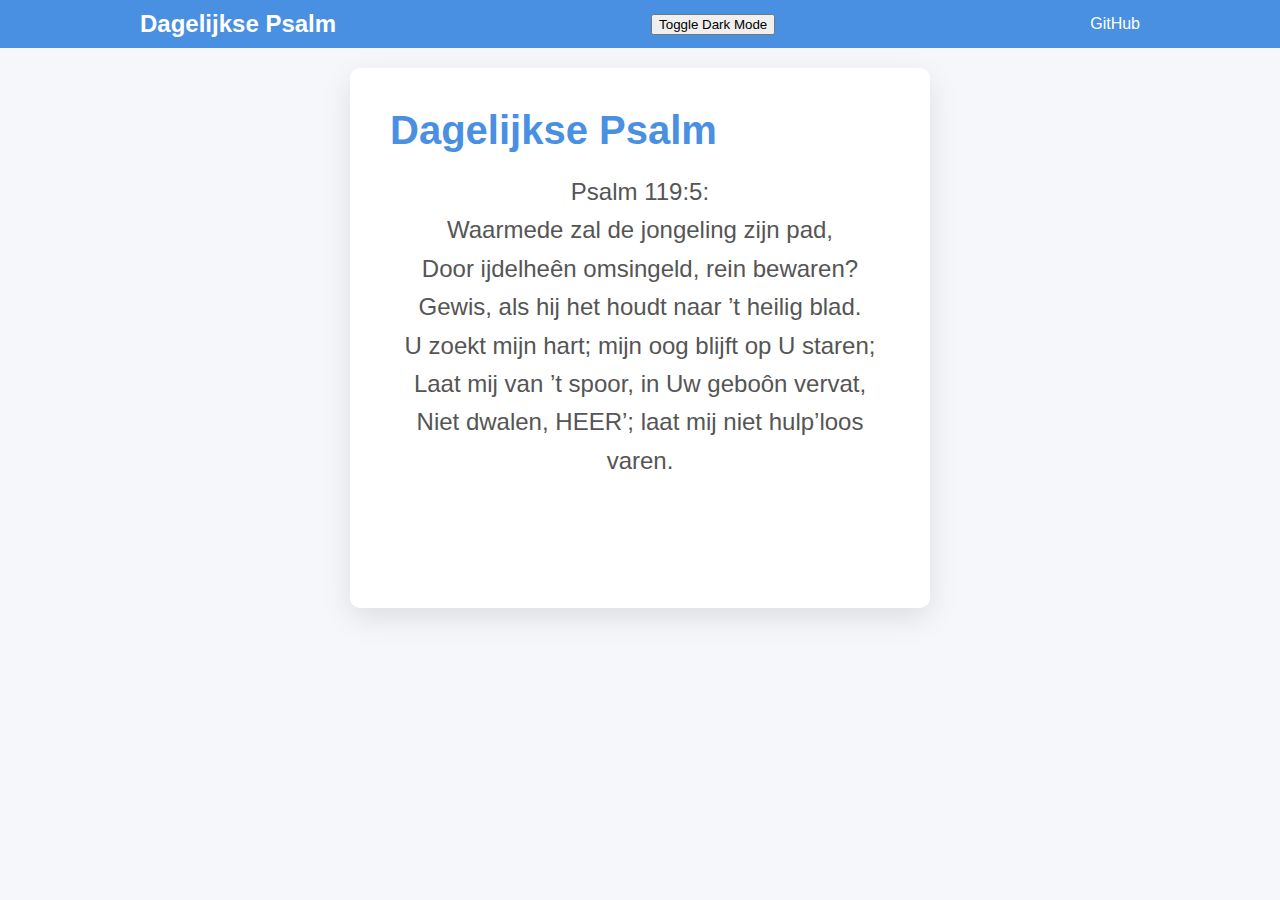
==== index.html @ ebf2eec2 "Update index.html" ====
<!-- Made by Arjan den Hartog -->
 <!-- Version 1.7 -->
<!DOCTYPE html>
<html lang="nl">
<head>
    <meta charset="UTF-8">
    <meta name="viewport" content="width=device-width, initial-scale=1.0">
    <title>Dagelijkse Psalm</title>
    <link rel="stylesheet" href="styles.css">
    <link rel="icon" type="image/png" href="images/favicon.png">
</head>
<body>
    <header class="site-header">
        <div class="header-content">
            <h2 class="site-title">Dagelijkse Psalm</h2>
            <button onclick="toggleDarkMode()">Toggle Dark Mode</button>
            <a href="https://github.com/ArjandenHartog" class="github-link" target="_blank">GitHub</a>
        </div>
    </header>

    <div class="container">
        <header>
            <h1>Dagelijkse Psalm</h1>
        </header>
        <main>
            <div id="verse" class="verse">
                <!-- Hier komt het willekeurige vers -->               
            </div>
        </main>
        <footer>
            <audio id="audio-player" controls></audio>
        </footer>
    </div>

    <!-- Voeg hier de gekopieerde inhoud van oude.html toe -->
    <div id="psalms-container" style="display:none;">
        <!-- Dit is de inhoud van oude.html -->
        <h1>Psalm 1</h1>
        <div class=verse id="1:1"><p><strong class=verseno>1. 
        </strong>Welzalig hij, die <i>in der</i> bozen raad,
        <br><i>Niet</i> wandelt, noch op <i>’t&nbsp;pad der zondaars</i> staat.
        <br>Noch <i>neder</i>zit, daar <i>zulken samen</i>rotten,
        <br>Die <i>roeke</i>loos met <i>God en godsdienst</i> spotten;
        <br><i>Maar</i> ’s&nbsp;HEEREN wet blij<i>moedig</i> dag en nacht
        <br>Herdenkt, bepeinst en <i>ijve</i>rig betracht.
        </div>
        <div class=verse id="1:2"><p><strong class=verseno>2. 
        </strong>Want hij zal zijn ge<i>lijk een</i> frisse boom,
        <br><i>In</i> vetten grond ge<i>plant bij enen</i> stroom,
        <br>Die <i>op zijn</i> tijd met <i>vruchten is be</i>laden,
        <br>En <i>sierlijk</i> pronkt met <i>onverwelkte</i> bladen.
        <br><i>Hij</i> groeit zelfs op in <i>ramp en</i> tegenspoed.
        <br>Het gaat hem wel, ’t&nbsp;ge<i>lukt hem</i> wat hij doet.
        </div>
        <div class=verse id="1:3"><p><strong class=verseno>3. 
        </strong>Gans anders is&nbsp;’t met <i>hem, die</i> ’t&nbsp;kwaad bemint:
        <br><i>Hij</i> is als kaf, dat <i>wegstuift voor den</i> wind.
        <br>Geen <i>zondaar</i> zal&nbsp;’t ge<i>wis verderf ont</i>komen,
        <br>Als <i>in ’t&nbsp;ge</i>richt door <i>God wordt wraak ge</i>nomen.
        <br><i>Hij,</i> die van deugd en <i>godsvrucht</i> is ontaard,
        <br>Zal niet bestaan, waar <i>’t&nbsp;vrome</i> volk vergaart.
        </div>
        <div class=verse id="1:4"><p><strong class=verseno>4. 
        </strong>De HEER’ toch slaat der <i>mensen</i> wegen ga,
        <br><i>En</i> wendt alom het <i>oog van Zijn ge</i>nâ,
        <br>Op <i>zulken,</i> die, op<i>recht en rein van</i> zeden,
        <br>Met <i>vasten</i> gang het <i>pad der deugd be</i>treden.
        <br><i>God</i> kent hun weg, die <i>eeuwig</i> zal bestaan,
        <br>Maar ’t&nbsp;heilloos spoor der <i>bozen</i> zal vergaan.
        </div>
        
        <h1>Psalm 2</h1>
        <div class=verse id="2:1"><p><strong class=verseno>1. 
        </strong>Wat <i>drift beheerst het woedend heiden</i>dom,
        <br>En <i>heeft het hart der volken inge</i>nomen?
        <br>De <i>koningen verheffen zich al</i>om,
        <br>De <i>vorsten</i> zijn ver<i>metel saamge</i>komen,
        <br>Om <i>God, den</i> HEER’, zelfs <i>naar de kroon te</i> steken,
        <br>En <i>tegen</i> Zijn Ge<i>zalfde op te</i> staan.
        <br>Zij <i>spreken</i> saam: „Laat <i>ons hun banden</i> breken,
        <br>En <i>van hun</i> juk en <i>touwen</i> ons ontslaan.”
        </div>
        <div class=verse id="2:2"><p><strong class=verseno>2. 
        </strong>Maar <i>d’Opperheer, die Zijn geduchten</i> stoel
        <br>Op <i>starren sticht, en grondvest op de</i> wolken,
        <br>Zal <i>lachen met dat vruchteloos ge</i>woel,
        <br>En <i>spotten</i> met den <i>waan der dwaze</i> volken,
        <br>God <i>zal Zijn</i> wraak ont<i>dekken voor hun</i> ogen.
        <br>Straks <i>gloeit de</i> lucht door <i>’t&nbsp;vlammend bliksem</i>licht;
        <br>’t&nbsp;Is <i>God die</i> spreekt; Hij <i>dondert uit den</i> hoge,
        <br>En <i>jaagt den</i> schrik Zijn <i>haat’ren</i> in ’t&nbsp;gezicht.
        </div>
        <div class=verse id="2:3"><p><strong class=verseno>3. 
        </strong>„Durft <i>gij bestaan te twisten met Mijn</i> kracht?
        <br>Zal <i>nietig stof Mij ’t&nbsp;hoog gezag ont</i>wringen,
        <br>Of <i>weerstand biên aan Mijn geduchte</i> macht?
        <br>Ont<i>ziet Mijn</i> toorn, ver<i>doolde sterve</i>lingen.
        <br>Gij <i>zult ver</i>geefs Mijn <i>rijksbestel weer</i>streven.
        <br>Mijn <i>Koning</i> is ge<i>zalfd door Mijn be</i>leid;
        <br>Hij, <i>door Mijn</i> hand op <i>Sions troon ver</i>heven,
        <br>Heerst <i>op den</i> berg van <i>Mijne</i> heiligheid.”
        </div>
        <p class=asterism>
        <div class=verse id="2:4"><p><strong class=verseno>4. 
        </strong>„En <i>Ik, die Vorst, met zoveel macht be</i>deeld,
        <br>Zal <i>Gods besluit aan ’t&nbsp;wereldrond doen</i> horen.
        <br>Hij <i>sprak tot Mij: „’k&nbsp;Heb heden U ge</i>teeld;
        <br>Gij <i>zijt Mijn</i> Zoon, Gij <i>zijt Mijn een ge</i>boren;
        <br>Zeg <i>vrij Uw</i> eis; Ik <i>zal Uw macht ver</i>hogen,
        <br>Op<i>dat Uw</i> Naam al<i>om ontzag’lijk</i> zij;
        <br>Het <i>heiden</i>dom ligg’ <i>voor Uw stoel ge</i>bogen,
        <br>En <i>’t&nbsp;eind der</i> aard er<i>kenn’ Uw</i> heerschappij.”
        </div>
        <div class=verse id="2:5"><p><strong class=verseno>5. 
        </strong>„Uw <i>ijz’ren staf, die al hun macht ver</i>plet,
        <br>Maak’ <i>hen eerlang eerbiedig’ onder</i>zaten,
        <br>En <i>noodzaak, hen te buigen voor Uw</i> wet,
        <br>Of <i>sla z’aan</i> gruis, als <i>pottenbakkers</i>vaten!”
        <br>O <i>vorsten,</i> wilt de <i>wet der wijsheid</i> horen,
        <br>Eer <i>gij God</i> zelv’ en <i>Zijn Gezalfde</i> hoont.
        <br>O <i>rechters,</i> tot den <i>stoel der eer ge</i>koren,
        <br>Ver<i>draagt Zijn</i> tucht, die <i>u Zijn</i> liefde toont.
        </div>
        <div class=verse id="2:6"><p><strong class=verseno>6. 
        </strong>Vreest <i>’s&nbsp;HEEREN macht en dient Zijn Majes</i>teit;
        <br>Juicht, <i>bevend op ’t&nbsp;gezicht van Zijn ver</i>mogen,
        <br>En <i>kust den Zoon, van ouds u toege</i>zeid;
        <br>Eer <i>u Zijn</i> toorn ver<i>delg’ voor aller</i> ogen,
        <br>U <i>op uw’</i> weg tot <i>stof doe weder</i>keren;
        <br>Wan<i>neer Zijn</i> wraak, ge<i>tergd door uw ge</i>drag,
        <br>U, <i>onver</i>hoeds, zou <i>door haar gloed ver</i>teren,
        <br>Tot <i>staving</i> van Zijn <i>langge</i>hoond gezag.
        </div>
        <div class=verse id="2:7"><p><strong class=verseno>7. 
        </strong>Wel<i>zalig zij, die, naar Zijn reine</i> leer,
        <br>In <i>Hem hun heil, hun hoogst geluk be</i>schouwen.
        <br>Die <i>Sions Vorst erkennen voor hun</i> HEER’;
        <br>Wel<i>zalig</i> zij, die <i>vast op Hem be</i>trouwen.
        </div>
        
        <h1>Psalm 3</h1>
        <div class=verse id="3:1"><p><strong class=verseno>1. 
        </strong>Hoe vrees’lijk <i>groeit, o</i> God,
        <br>Het <i>saamgezworen</i> rot,
        <br>Der<i>genen, die mij</i> drukken!
        <br>Zij <i>maken niet al</i>leen
        <br>Den <i>opstand alge</i>meen,
        <br>Om <i>mij mijn kroon t’ont</i>rukken,
        <br>Maar <i>velen doen van</i> mij,
        <br>Hoe <i>bitter ik ook</i> lij’,
        <br>Nog <i>deze smaadtaal</i> horen:
        <br>„God <i>zal hem nu niet</i> meer
        <br>Ver<i>lossen als wel</i>eer;
        <br>Hem <i>is geen heil be</i>schoren.”
        </div>
        <div class=verse id="3:2"><p><strong class=verseno>2. 
        </strong>Maar, trouwe <i>God, Gij</i> zijt
        <br>Het <i>schild, dat mij be</i>vrijdt,
        <br>Mijn <i>eer, mijn vast be</i>trouwen;
        <br>Op <i>U vest ik het</i> oog;
        <br>Gij <i>heft mijn hoofd om</i>hoog,
        <br>En <i>doet m’Uw gunst aan</i>schouwen.
        <br>’k&nbsp;Riep <i>God niet vrucht’loos</i> aan;
        <br>Hij <i>wil mij niet ver</i>smaan.
        <br>In <i>al mijn tegen</i>heden;
        <br>Hij <i>zag van Sion</i> neer,
        <br>De <i>woonplaats van Zijn</i> eer,
        <br>En <i>hoorde mijn ge</i>beden.
        </div>
        <div class=verse id="3:3"><p><strong class=verseno>3. 
        </strong>Ik lag en <i>sliep ge</i>rust,
        <br>Van <i>’s&nbsp;HEEREN trouw be</i>wust,
        <br>Tot <i>ik verfrist ont</i>waakte;
        <br>Want <i>God was aan mijn</i> zij’;
        <br>Hij <i>ondersteunde</i> mij
        <br>In <i>’t&nbsp;leed, dat mij ge</i>naakte.
        <br>Ik <i>zal, vol helden</i>moed,
        <br>Daar <i>mij Zijn hand be</i>hoedt,
        <br>Tien<i>duizenden niet</i> vrezen;
        <br>Schoon <i>ik, van alle</i> kant,
        <br>Ge<i>weldig aange</i>rand
        <br>En <i>fel geprangd moog’</i> wezen.
        </div>
        <div class=verse id="3:4"><p><strong class=verseno>4. 
        </strong>Sta op, ver<i>los mij,</i> HEER’.
        <br>Gij <i>hebt, o God, wel</i>eer
        <br>Ge<i>toond voor mij te</i> waken,
        <br>Mijn <i>haters onder</i>drukt,
        <br>En <i>mij ’t&nbsp;gevaar ont</i>rukt;
        <br>Gij <i>sloegt hen op de</i> kaken,
        <br>Ver<i>brekend onver</i>wacht
        <br>Hun <i>tanden door Uw</i> macht;
        <br>’k&nbsp;Heb <i>d’overhand ver</i>kregen!
        <br>Gij, <i>HEER’, alleen, Gij</i> zijt
        <br>Ver<i>winnaar in den</i> strijd,
        <br>En <i>geeft Uw volk den</i> zegen.
        </div>
        
        <h1>Psalm 4</h1>
        <div class=verse id="4:1"><p><strong class=verseno>1. 
        </strong>Wil <i>mij, wanneer ik roep, ver</i>horen,
        <br>O God, die <i>mijne</i> rechtzaak redt,
        <br>Gij <i>hebt in</i> angst mij <i>hulp be</i>schoren,
        <br>En <i>mij doen gaan in ruime</i> sporen;
        <br>Betoon ge<i>nâ; hoor</i> mijn gebed.
        <br>Wat <i>moogt gij,</i> mannen, <i>toch be</i>ginnen?
        <br>Zal <i>steeds tot schande</i> zijn mijn eer?
        <br>Zult <i>gij dan d’ijdelheid be</i>minnen;
        <br>En <i>t’enemaal beroofd van</i> zinnen,
        <br>De <i>leugen zoeken,</i> keer op keer?
        </div>
        <div class=verse id="4:2"><p><strong class=verseno>2. 
        </strong>Her<i>innert u, gij roeke</i>lozen,
        <br>Dat zich de <i>HEER’ een</i> gunstgenoot
        <br>Heeft <i>afge</i>zonderd <i>en ver</i>kozen,
        <br>Hij <i>doet mij nooit van schaamte</i> blozen,
        <br>Die, als ik <i>riep, mij</i> bijstand bood,
        <br>Zijt <i>gij be</i>roerd, ont<i>steld, ver</i>legen,
        <br>Zo <i>zondigt niet; ver</i>zaakt uw wil;
        <br>Spreekt <i>in uw hart; herdenkt uw</i> wegen,
        <br>Op&nbsp;’t <i>eenzaam bedde neerge</i>zegen;
        <br>En <i>weest in all’ ont</i>moeting stil.
        </div>
        <div class=verse id="4:3"><p><strong class=verseno>3. 
        </strong>Dan <i>zult gij recht naar ’t&nbsp;outer</i> treden,
        <br>En off’ren <i>God een</i> rein gemoed,
        <br>Het <i>offer</i> der ge<i>rechtig</i>heden,
        <br>En <i>’t&nbsp;zuiv’re reukwerk der ge</i>beden;
        <br>Betrouwt op <i>Hem, want</i> Hij is goed.
        <br>Daar <i>velen</i> twijfel<i>moedig</i> vragen;
        <br>„Wie <i>zal ons ’t&nbsp;goede</i> toch doen zien?”
        <br>Doe <i>Gij, o HEER’, na ’t&nbsp;angstig</i> klagen,
        <br>Ons <i>’t&nbsp;lieflijk licht Uws aanschijns</i> dagen,
        <br>En <i>wil Uw rijke</i> gunst ons biên.
        </div>
        <div class=verse id="4:4"><p><strong class=verseno>4. 
        </strong>Gij <i>hebt m’in ’t&nbsp;hart meer vreugd ge</i>geven,
        <br>Dan and’ren <i>smaken</i> in een tijd,
        <br>Als <i>zij, door</i> aards ge<i>luk ver</i>heven,
        <br>Bij <i>koorn en most wellustig</i> leven,
        <br>In hunnen <i>over</i>vloed verblijd,
        <br>Ik <i>zal ge</i>rust in <i>vrede</i> slapen,
        <br>En <i>liggen onge</i>stoord ter neer;
        <br>Want <i>Gij alleen, mijn schild en</i> wapen,
        <br>Schoon <i>’t&nbsp;onheil schijnt voor mij ge</i>schapen,
        <br>Zult <i>mij doen zeker</i> wonen, HEER’.
        </div>
        
        <h1>Psalm 5</h1>
        <div class=verse id="5:1"><p><strong class=verseno>1. 
        </strong>Neem, <i>HEER’, mijn</i> bange <i>klacht ter</i> oren;
        <br>Zie, <i>als&nbsp;’t aan woorden</i> mij ontbreekt,
        <br>Wat <i>d’overdenking</i> in mij spreekt;
        <br>Ver<i>waardig</i> U, uit <i>’s&nbsp;hemels</i> koren,
        <br>Mijn <i>stem te</i> horen.
        </div>
        <div class=verse id="5:2"><p><strong class=verseno>2. 
        </strong>Sla <i>ied’re</i> zucht, mijn <i>hart ont</i>gleden,
        <br>Op<i>merkend ga; schenk</i> mij ’t&nbsp;genot
        <br>Uws <i>heils, mijn Koning</i> en mijn God;
        <br>Ik <i>zal tot</i> U, met <i>mijn ge</i>beden,
        <br>Eer<i>biedig</i> treden.
        </div>
        <div class=verse id="5:3"><p><strong class=verseno>3. 
        </strong>Ik <i>zal, door</i> ijver<i>vuur aan</i> ’t&nbsp;blaken,
        <br>O <i>HEER’, bij ’t&nbsp;scheemrend</i> morgenlicht,
        <br>Mij <i>stellen voor Uw</i> aangezicht;
        <br>Op<i>rechte</i> boezem<i>zuchten</i> slaken,
        <br>En <i>biddend</i> waken.
        </div>
        <div class=verse id="5:4"><p><strong class=verseno>4. 
        </strong>Gij, <i>die ge</i>ducht zijt <i>in ver</i>mogen,
        <br>Ver<i>draagt de godde</i>loosheid niet;
        <br>Gij <i>zult, o God, die</i> ’t&nbsp;al doorziet,
        <br>Den <i>boze</i> voor Uw <i>heilig’</i> ogen,
        <br>Geens<i>zins ge</i>dogen.
        </div>
        <div class=verse id="5:5"><p><strong class=verseno>5. 
        </strong>Wie <i>zinloos,</i> zonder <i>t’over</i>wegen
        <br>Wat <i>hem betaamt, tot</i> U durft gaan,
        <br>Zal <i>voor Uw aanschijn</i> niet bestaan;
        <br>Gij <i>haat, en</i> staat hun <i>billijk</i> tegen,
        <br>Die <i>onrecht</i> plegen.
        </div>
        <p class=asterism>
        <div class=verse id="5:6"><p><strong class=verseno>6. 
        </strong>Gij, <i>HEER’, ver</i>delgt den <i>leugen</i>spreker.
        <br>Hij, <i>die zijn hand met</i> bloed bevlekt,
        <br>En <i>gruwlen met be</i>drog bedekt,
        <br>Tergt, <i>als de</i> snoodste <i>wetver</i>breker,
        <br>Den <i>hoogsten</i> Wreker.
        </div>
        <div class=verse id="5:7"><p><strong class=verseno>7. 
        </strong>Maar <i>mij ont</i>moet Uw <i>mede</i>dogen;
        <br>Ik <i>zal, Uw woning</i> ingeleid,
        <br>En, <i>naar ’t&nbsp;paleis der</i> heiligheid
        <br>In <i>ware</i> Godsvrees <i>neerge</i>bogen,
        <br>Uw <i>gunst ver</i>hogen.
        </div>
        <div class=verse id="5:8"><p><strong class=verseno>8. 
        </strong>Leid <i>mij in</i> Uw ge<i>rechtig</i>heden,
        <br>Om <i>mijn verspied’ren</i> wil, en richt
        <br>Uw <i>wegen voor mijn</i> aangezicht;
        <br>Dan <i>zal ik</i> veilig <i>voorwaarts</i> treden,
        <br>Met <i>vaste</i> schreden.
        </div>
        <div class=verse id="5:9"><p><strong class=verseno>9. 
        </strong>Al <i>’t&nbsp;recht is</i> van hun <i>mond ge</i>weken,
        <br>Zij <i>leggen&nbsp;’t op ver</i>derven toe;
        <br>Hun <i>keel is nooit ver</i>slindens moe,
        <br>Hun <i>tong tracht,</i> vleiend, <i>ons door</i> treken
        <br>Naar <i>’t&nbsp;hart te</i> steken.
        </div>
        <div class=verse id="5:10"><p><strong class=verseno>10. 
        </strong>Draagt <i>Gij, o</i> God, hen <i>nog ge</i>duldig?
        <br>Ver<i>woest hun raadslag;</i> drijf hen heen,
        <br>Daar <i>z’Uwe wet zo</i> stout vertreên,
        <br>Zij <i>tergen</i> U te <i>menig</i>vuldig;
        <br>Ver<i>klaar hen</i> schuldig.
        </div>
        <div class=verse id="5:11"><p><strong class=verseno>11. 
        </strong>Maar <i>geef Uw</i> dierb’ren <i>gunste</i>lingen,
        <br>Wier <i>geest in U zijn</i> sterkte vindt,
        <br>Wier <i>hart Uw Naam op</i>recht bemint,
        <br>In <i>U vol</i>vrolijk <i>op te</i> springen,
        <br>En <i>blij te</i> zingen.
        </div>
        <div class=verse id="5:12"><p><strong class=verseno>12. 
        </strong>’t&nbsp;Recht<i>vaardig</i> volk zult <i>Gij be</i>lonen,
        <br>Ter<i>wijl Gij, HEER’, hen</i> overdekt,
        <br>Hun <i>tot een veilig</i> schild verstrekt.
        <br>Gij <i>zult goed</i>gunstig <i>hen be</i>kronen,
        <br>Ja, <i>bij hen</i> wonen.
        </div>
        
        <h1>Psalm 6</h1>
        <div class=verse id="6:1"><p><strong class=verseno>1. 
        </strong>O <i>HEER’, Gij</i> zijt weldadig;
        <br>Straf <i>mij niet onge</i>nadig
        <br>In <i>Uwen toorne</i>gloed,
        <br>Ai, <i>matig Uw kas</i>tijden;
        <br>Sla <i>mij met mede</i>lijden,
        <br>Ge<i>lijk een</i> vader doet.
        </div>
        <div class=verse id="6:2"><p><strong class=verseno>2. 
        </strong>Ver<i>geef mij</i> al mijn zonden,
        <br>Die <i>Uwe hoogheid</i> schonden;
        <br>Ik <i>ben verzwakt, o</i> HEER’,
        <br>Ge<i>nees mij, red mijn</i> leven:
        <br>Gij <i>ziet mijn beend’ren</i> beven;
        <br>Zo <i>slaat Uw</i> hand mij neer.
        </div>
        <div class=verse id="6:3"><p><strong class=verseno>3. 
        </strong>Mijn <i>ziel, gans</i> neergebogen,
        <br>Schrikt <i>voor Uw heilig’</i> ogen,
        <br>In <i>dezen jammer</i>staat.
        <br>Hoe <i>lang zal ik nog</i> klagen?
        <br>Hoe <i>lang Uw gramschap</i> dragen,
        <br>O <i>HEER’, mijn</i> toeverlaat?
        </div>
        <div class=verse id="6:4"><p><strong class=verseno>4. 
        </strong>Keer <i>eind’lijk,</i> HEER’, toch weder;
        <br>Mijn <i>ziel buigt zich ter</i>neder,
        <br>Ai, <i>red haar van ’t&nbsp;ver</i>derf.
        <br>Sla <i>mijn ellende</i> gade,
        <br>Tot <i>roem van Uw ge</i>nade,
        <br>En <i>help mij,</i> eer ik sterf.
        </div>
        <div class=verse id="6:5"><p><strong class=verseno>5. 
        </strong>Want <i>wie kan,</i> na ’t&nbsp;verscheiden,
        <br>Op <i>aarde meer ver</i>breiden,
        <br>Uw <i>grootheid en Uw</i> lof?
        <br>Wie <i>zal Uw gunstbe</i>wijzen,
        <br>In <i>’t&nbsp;zwijgend graf ooit</i> prijzen?
        <br>U <i>zingen</i> in het stof?
        </div>
        <p class=asterism>
        <div class=verse id="6:6"><p><strong class=verseno>6. 
        </strong>Uw <i>strenge</i> geselroede,
        <br>Maakt <i>mij van ’t&nbsp;zuchten</i> moede,
        <br>Ver<i>teert geheel mijn</i> kracht;
        <br>Ik <i>voel Uw slagen</i> klemmen,
        <br>En <i>doe mijn bedde</i> zwemmen
        <br>In <i>tranen,</i> al den nacht.
        </div>
        <div class=verse id="6:7"><p><strong class=verseno>7. 
        </strong>Mijn <i>oog is</i> rood gekreten,
        <br>Van <i>tranen uitge</i>beten,
        <br>Ver<i>ouderd en door</i>knaagd;
        <br>Daar <i>ik, in mijn el</i>lenden,
        <br>Door <i>al mijns vijands</i> benden,
        <br>Ver<i>drukt word</i> en gejaagd.
        </div>
        <div class=verse id="6:8"><p><strong class=verseno>8. 
        </strong>Mijn <i>ziel grijp</i> moed; wijkt bozen,
        <br>Vlucht <i>van mij weg, godd’</i>lozen;
        <br>De <i>HEER’ heeft mijne</i> klacht,
        <br>Met <i>toegenegen</i> oren,
        <br>Ge<i>nadig willen</i> horen,
        <br>En <i>al mijn</i> smart verzacht.
        </div>
        <div class=verse id="6:9"><p><strong class=verseno>9. 
        </strong>De <i>HEER’ wild’</i> op mijn kermen,
        <br>Zich <i>over mij ont</i>fermen.
        <br>Hij <i>heeft mijn stem ver</i>hoord,
        <br>De <i>HEER’ zal, op mijn</i> smeken,
        <br>Geen <i>hulp mij doen ont</i>breken;
        <br>Hij <i>houdt ge</i>trouw Zijn woord.
        </div>
        <div class=verse id="6:10"><p><strong class=verseno>10. 
        </strong>Hij <i>zal mijn</i> haters weren,
        <br>Hen <i>straks terug doen</i> keren,
        <br>Be<i>schaamd, en vol van</i> schrik;
        <br>Zijn <i>grimmigheid, aan</i> ’t&nbsp;blaken,
        <br>Zal <i>hen te schande</i> maken,
        <br>Zelfs <i>in een</i> ogenblik.
        </div>
        
        <h1>Psalm 7</h1>
        <div class=verse id="7:1"><p><strong class=verseno>1. 
        </strong>O <i>HEER’, mijn God, volzalig</i> Wezen,
        <br>’k&nbsp;Be<i>trouw op U, wien zou ik</i> vrezen?
        <br>Red <i>mij hulpvaardig uit den</i> nood,
        <br>Eer <i>mij mijn vijand breng’ ter</i> dood.
        <br>Geef <i>mij ten roof niet in zijn</i> handen,
        <br>Die <i>mij, met felle leeuwen</i>tanden,
        <br>Ver<i>scheuren zou door</i> wond op wond,
        <br>Wan<i>neer ik geen verlosser</i> vond.
        </div>
        <div class=verse id="7:2"><p><strong class=verseno>2. 
        </strong>Mijn <i>God, zo’k immer hebb’ be</i>dreven,
        <br>Het <i>boze stuk, mij aange</i>wreven,
        <br>’t&nbsp;On<i>kreukbaar recht ooit hebb’ ge</i>fnuikt,
        <br>En <i>een oneven schaal ge</i>bruikt;
        <br>Of <i>kwaad voor goed hebb’ toege</i>wogen;
        <br>En <i>mijnen vreêgenoot be</i>drogen;
        <br>Hem <i>heb ik zelfs ’t&nbsp;ge</i>vaar ontrukt,
        <br>Die <i>mij ten onrecht’ had ver</i>drukt.
        </div>
        <div class=verse id="7:3"><p><strong class=verseno>3. 
        </strong>Zo <i>moet mijn vijand op de</i> hielen,
        <br>Mij <i>volgen, ja geheel ver</i>nielen,
        <br>Hij <i>roov’ mijn leven en mijn</i> eer,
        <br>En <i>werp’ mijn kroon ter aarde</i> neer.
        <br>Sta <i>op, o HEER’, wil mij be</i>hoeden,
        <br>Uw <i>gramschap straff’, mijns vijands</i> woeden,
        <br>Ont<i>waak voor mij, en</i> keer ’t&nbsp;geweld;
        <br>’t&nbsp;Ge<i>richt hebt Gij zelf inge</i>steld.
        </div>
        <div class=verse id="7:4"><p><strong class=verseno>4. 
        </strong>Zo <i>zullen zich gehele</i> scharen,
        <br>Van <i>volk’ren om U heen ver</i>garen
        <br>Be<i>klim dan, boven dit ge</i>woel,
        <br>Uw <i>hemeltroon, Uw rechter</i>stoel,
        <br>De <i>HEER’ zal al de volken</i> richten,
        <br>En <i>’t&nbsp;onrecht voor het recht doen</i> zwichten;
        <br>Geef <i>dan, o HEER’, dat</i> voor elks oog,
        <br>Mijn <i>recht en vroomheid blijken</i> moog’.
        </div>
        <p class=asterism>
        <div class=verse id="7:5"><p><strong class=verseno>5. 
        </strong>Laat <i>toeh het kwaad der godde</i>lozen
        <br>Een <i>einde nemen, straf de</i> bozen.
        <br>Maar <i>sterk Uw volk, dat hulp be</i>hoeft,
        <br>Gij, <i>die elks hart en nieren</i> proeft,
        <br>Laat <i>vrij voor U mijn vijand</i> vrezen,
        <br>Voor <i>U, rechtvaardig Opper</i>wezen;
        <br>Bij <i>U, mijn Bondgod,</i> is mijn schild,
        <br>Die <i>’t&nbsp;vroom gemoed behouden</i> wilt.
        </div>
        <div class=verse id="7:6"><p><strong class=verseno>6. 
        </strong>God, <i>die op ’t&nbsp;recht Zijn troon wil</i> stichten,
        <br>God <i>is rechtvaardig in Zijn</i> richten.
        <br>En <i>toont Zijn gramschap dag aan</i> dag.
        <br>Be<i>strijdt de mens Zijn hoog ge</i>zag,
        <br>Blijft <i>hij zich tegen Hem ver</i>zetten;
        <br>God <i>zal Zijn glinstrend wraakzwaard</i> wetten;
        <br>Hij <i>kromt en spant al</i>ree Zijn boog;
        <br>En <i>dreigt met pijlen van om</i>hoog.
        </div>
        <div class=verse id="7:7"><p><strong class=verseno>7. 
        </strong>God <i>heeft de waap’nen aange</i>grepen,
        <br>Tot <i>’s&nbsp;vijands wissen dood ge</i>slepen;
        <br>Hij <i>legt de pijlen op hem</i> aan.
        <br>Wie <i>hittig woedt, zal niet be</i>staan;
        <br>De <i>boze wringt en kromt de</i> leden,
        <br>In <i>arbeid van onzinnig</i>heden.
        <br>Hij <i>gaat van dwaze</i> moeite zwaar;
        <br>Ver<i>wacht dan, dat hij leugen</i> baar’.
        </div>
        <div class=verse id="7:8"><p><strong class=verseno>8. 
        </strong>Hij <i>heeft een diepen kuil doen</i> delven,
        <br>Maar <i>’t&nbsp;was, bij d’uitkomst, voor zich</i>zelven.
        <br>Schoon <i>hij, met zoveel loos be</i>leid,
        <br>Dien <i>had tot mijn verderf be</i>reid.
        <br>De <i>moeite, die hij dorst ver</i>wekken,
        <br>Zal <i>zijnen kop eerlang be</i>dekken.
        <br>En <i>zijnen schedel</i> al ’t&nbsp;geweld,
        <br>Waar<i>mee hij and’ren had ge</i>kweld.
        </div>
        <div class=verse id="7:9"><p><strong class=verseno>9. 
        </strong>Ik <i>zal het eeuwig Wezen</i> prijzen,
        <br>Zijn <i>recht de schuldig’ eer be</i>wijzen,
        <br>En <i>zingen ’s&nbsp;Allerhoogsten</i> lof,
        <br>Met <i>psalmen, tot in ’t&nbsp;hemel</i>hof.
        </div>
        
        <h1>Psalm 8</h1>
        <div class=verse id="8:1"><p><strong class=verseno>1. 
        </strong>HEER’, onze Heer, groot<i>machtig Opper</i>wezen;
        <br>Hoe <i>wordt Uw</i> Naam op <i>aard’ alom ge</i>prezen!
        <br>Gij, <i>die den</i> glans van <i>Uwe</i> majesteit,
        <br><i>Hebt</i> boven lucht en <i>heemlen</i> uitgebreid.
        </div>
        <div class=verse id="8:2"><p><strong class=verseno>2. 
        </strong>Uw mogendheid heeft <i>sterkte willen</i> gronden,
        <br>Uit <i>kind’ren,</i> ja, uit <i>zuigelingen</i> monden;
        <br>Zo <i>breekt Uw</i> hand des <i>vijands</i> boos geweld,
        <br><i>Daar</i> Gij zijn haat en <i>wraakzucht,</i> palen stelt.
        </div>
        <div class=verse id="8:3"><p><strong class=verseno>3. 
        </strong>Sla ik naar ’t&nbsp;ruim der <i>held’re hemel</i>bogen,
        <br>Dat <i>heerlijk</i> werk van <i>Uwe ving’ren,</i> d’ogen;
        <br>Zie <i>ik be</i>daard den <i>glans der</i> zilv’ren maan,
        <br><i>En</i> ’t&nbsp;sterrenheir, door <i>U ge</i>schapen, aan.
        </div>
        <div class=verse id="8:4"><p><strong class=verseno>4. 
        </strong>Mijn God, wat is de <i>mens dan op deez’</i> aarde!
        <br>De <i>broze</i> mens, hoe <i>klimt hij tot die</i> waarde,
        <br>Dat <i>Gij aan</i> hem in <i>zoveel</i> gunst gedenkt;
        <br><i>En</i> ’s&nbsp;mensen zoon Uw <i>teerste</i> liefde schenkt!
        </div>
        <p class=asterism>
        <div class=verse id="8:5"><p><strong class=verseno>5. 
        </strong>Gij deedt hem wel, een <i>weinig tijds, be</i>neden
        <br>Het <i>eng’len</i>heir een <i>rang en plaats be</i>kleden.
        <br>Maar <i>hebt hem</i> ook Uw <i>rijkste</i> gunst betoond,
        <br><i>En</i> hem met eer en <i>heerlijk</i>heid gekroond.
        </div>
        <div class=verse id="8:6"><p><strong class=verseno>6. 
        </strong>Gij geeft hem, wijd en <i>zijd in alle</i> landen,
        <br>De <i>heerschap</i>pij der <i>werken Uwer</i> handen.
        <br>Ja, <i>zet èn</i> aard èn <i>zee voor</i> ’s&nbsp;mensen Zoon,
        <br><i>Door</i> Uw gezag, ter <i>voetbank</i> van zijn troon.
        </div>
        <div class=verse id="8:7"><p><strong class=verseno>7. 
        </strong>Waar schapen zijn, of <i>ossen in de</i> weiden,
        <br>Waar <i>enig</i> vee op <i>bergen zij of</i> heiden,
        <br>Waar <i>’t&nbsp;wild ge</i>diert’ ook <i>zwerv’ in</i> woud en veld,
        <br><i>Gij</i> hebt het al in <i>zijne</i> macht gesteld.
        </div>
        <div class=verse id="8:8"><p><strong class=verseno>8. 
        </strong>Wat voog’len door den <i>ruimen luchtkring</i> zweven,
        <br>Wat <i>vissen</i> er in <i>stroom en beken</i> leven;
        <br>En <i>wat de</i> paân door<i>wandelt</i> van de zee;
        <br><i>Zijn</i> hoog bevel deelt <i>hij aan</i> allen mee.
        </div>
        <div class=verse id="8:9"><p><strong class=verseno>9. 
        </strong>HEER’, onze Heer, groot<i>machtig Opper</i>wezen,
        <br>Hoe <i>billijk</i> wordt Uw <i>grote Naam ge</i>prezen!
        <br>Hoe <i>heerlijk</i> rolt, uit <i>aller</i> vromen mond,
        <br><i>Die</i> grote naam door <i>’t&nbsp;ganse</i> wereldrond!
        </div>
        
        <h1>Psalm 9</h1>
        <div class=verse id="9:1"><p><strong class=verseno>1. 
        </strong>Ik <i>zal met</i> al mijn <i>hart den</i> HEER’,
        <br>Blijmoedig <i>geven</i> lof en eer.
        <br>Mijn <i>tong zal</i> mijn ge<i>moed ver</i>zellen,
        <br><i>En</i> al Uw <i>wonderen ver</i>tellen.
        </div>
        <div class=verse id="9:2"><p><strong class=verseno>2. 
        </strong>Ik <i>zal in</i> U, mijn <i>God, van</i> vreugd,
        <br>Opspringen, <i>in den</i> geest verheugd;
        <br>Uw <i>Naam zal</i> door mijn <i>psalmge</i>zangen,
        <br><i>O</i> Aller<i>hoogste, lof ont</i>vangen.
        </div>
        <div class=verse id="9:3"><p><strong class=verseno>3. 
        </strong>Om<i>dat mijn</i> vijand, <i>hoe ge</i>ducht,
        <br>Terugge<i>keerd is</i> en gevlucht;
        <br>Hij <i>is, schoon</i> stout te <i>veld ge</i>togen,
        <br><i>Ver</i>gaan, ge<i>vallen voor Uw</i> ogen.
        </div>
        <div class=verse id="9:4"><p><strong class=verseno>4. 
        </strong>Want, <i>naar Uw</i> aller<i>heiligst</i> recht,
        <br>Hebt Gij mijn <i>twistge</i>ding beslecht;
        <br>En, <i>op Uw</i> hogen <i>troon ge</i>zeten;
        <br><i>Deedt</i> Gij, o <i>Rechter, ’t&nbsp;vonnis</i> weten.
        </div>
        <div class=verse id="9:5"><p><strong class=verseno>5. 
        </strong>Gij <i>scholdt de</i> heid’nen <i>keer op</i> keer;
        <br>En wierpt de <i>godde</i>lozen neer;
        <br>Hun <i>naam, hun</i> roem hebt <i>Gij ver</i>treden,
        <br><i>En</i> uitge<i>delgd in eeuwig</i>heden.
        </div>
        <p class=asterism>
        <div class=verse id="9:6"><p><strong class=verseno>6. 
        </strong>O <i>vijand,</i> hebt gij <i>door uw</i> macht,
        <br>’t&nbsp;Verwoesten <i>voor al</i>toos volbracht?
        <br>Hebt <i>gij de</i> steden <i>gans be</i>dorven?
        <br><i>Is</i> haar ge<i>dachtenis ver</i>storven?
        </div>
        <div class=verse id="9:7"><p><strong class=verseno>7. 
        </strong>Neen, <i>dwaas, uw</i> hoop zal <i>ras ver</i>gaan,
        <br>Maar ’s&nbsp;HEEREN <i>troon zal</i> eeuwig staan;
        <br>Dien <i>wilde</i> Hij on<i>wrikbaar</i> stichten,
        <br><i>Om</i> naar het <i>heilig recht te</i> richten.
        </div>
        <div class=verse id="9:8"><p><strong class=verseno>8. 
        </strong>Hij <i>zelf zal</i> aan het <i>wereld</i>rond,
        <br>Het recht doen <i>horen</i> uit Zijn mond,
        <br>De <i>volken</i> voor Zijn <i>vierschaar</i> stellen,
        <br><i>En</i> daar ’t&nbsp;recht<i>matig vonnis</i> vellen.
        </div>
        <div class=verse id="9:9"><p><strong class=verseno>9. 
        </strong>De <i>HEER’ zal</i> zijn een <i>hoog ver</i>trek,
        <br>Voor wie ge<i>trapt wordt</i> op den nek.
        <br>Een <i>hoog ver</i>trek in <i>drukkend</i> lijden;
        <br><i>Een</i> toevlucht <i>in benauwde</i> tijden.
        </div>
        <div class=verse id="9:10"><p><strong class=verseno>10. 
        </strong>Hij, <i>die Uw</i> Naam in <i>waarheid</i> kent,
        <br>Zal, HEER’, op <i>U in</i> zijn ellend’,
        <br>Ver<i>trouwen,</i> wijl Gij <i>nooit liet</i> zuchten,
        <br><i>Hen,</i> die ge<i>lovig tot U</i> vluchten.
        </div>
        <p class=asterism>
        <div class=verse id="9:11"><p><strong class=verseno>11. 
        </strong>Zingt, <i>zingt den</i> HEER’, die <i>eeuwig</i> leeft,
        <br>Die Sion <i>tot Zijn</i> woning heeft;
        <br>En <i>laat voor</i> aller <i>volken</i> oren,
        <br><i>Met</i> psalmge<i>zang, Zijn daden</i> horen.
        </div>
        <div class=verse id="9:12"><p><strong class=verseno>12. 
        </strong>Hij <i>zoekt en</i> Hij ge<i>denkt het</i> bloed,
        <br>Gestort in <i>wreev’len</i> euvelmoed;
        <br>Hij <i>toont der</i> armen <i>nood te</i> weten,
        <br><i>En</i> zal hun <i>kermen niet ver</i>geten.
        </div>
        <div class=verse id="9:13"><p><strong class=verseno>13. 
        </strong>Be<i>wijs, o</i> HEER’, Uw <i>knecht ge</i>nâ.
        <br>Sla mij in <i>mijn el</i>lende gâ.
        <br>Zie, <i>hoe mijn</i> haters <i>mij ver</i>drukken,
        <br><i>Gij,</i> die mij <i>wilt den dood ont</i>rukken.
        </div>
        <div class=verse id="9:14"><p><strong class=verseno>14. 
        </strong>Op<i>dat ik,</i> HEER’, U, <i>blij te</i> moê,
        <br>In Sions <i>poorten</i> hulde doe,
        <br>En <i>in Uw</i> heil, te <i>allen</i> tijde,
        <br><i>Met</i> Sions <i>dochter mij ver</i>blijde.
        </div>
        <div class=verse id="9:15"><p><strong class=verseno>15. 
        </strong>De <i>heid’nen</i> zijn, door <i>waan mis</i>leid;
        <br>Gestort in <i>kuilen,</i> mij bereid;
        <br>Hun <i>voet ver</i>wart zich <i>in de</i> netten,
        <br><i>Die</i> z’in ’t&nbsp;ver<i>borgen voor mij</i> zetten.
        </div>
        <p class=asterism>
        <div class=verse id="9:16"><p><strong class=verseno>16. 
        </strong>Thans <i>is de</i> HEER’ be<i>kend al</i>om,
        <br>Door recht te <i>doen bij</i> ’t&nbsp;heidendom.
        <br>De <i>godde</i>loze <i>raakt in</i> banden,
        <br><i>Ver</i>strikt in <i>’t&nbsp;werk van zijne</i> handen.
        </div>
        <div class=verse id="9:17"><p><strong class=verseno>17. 
        </strong>De <i>stoute</i> zondaars <i>zullen</i> snel,
        <br>Terugge<i>keren</i> naar de hel;
        <br>Met <i>al de</i> godver<i>geten</i> benden,
        <br><i>Der</i> heid’nen, <i>die Zijn wetten</i> schenden.
        </div>
        <div class=verse id="9:18"><p><strong class=verseno>18. 
        </strong>Nood<i>drufti</i>gen ver<i>geet God</i> niet,
        <br>Noch laat hen <i>eind’loos</i> in ’t&nbsp;verdriet.
        <br>’t&nbsp;El<i>lendig</i> volk mag <i>op Hem</i> wachten;
        <br><i>Hij</i> zal hun <i>hoop niet steeds ver</i>achten.
        </div>
        <div class=verse id="9:19"><p><strong class=verseno>19. 
        </strong>Sta <i>op, o</i> HEER’, en <i>laat den</i> mens,
        <br>Zich niet ver<i>sterken</i> naar zijn wens.
        <br>Maar <i>oordeel</i> Gij, in <i>’t&nbsp;wraakge</i>richte,
        <br><i>De</i> heid’nen <i>voor Uw aange</i>zichte.
        </div>
        <div class=verse id="9:20"><p><strong class=verseno>20. 
        </strong>O <i>HEER’, jaag</i> hun ver<i>vaardheid</i> aan,
        <br>En doe den <i>heide</i>nen verstaan;
        <br>Dat <i>zij, die</i> Sions <i>rampen</i> wensen,
        <br><i>Geen</i> goden <i>zijn, maar broze</i> mensen.
        </div>
        
        <h1>Psalm 10</h1>
        <div class=verse id="10:1"><p><strong class=verseno>1. 
        </strong>Waarom, o HEER’, blijft <i>Gij van</i> verre staan?
        <br>Waar<i>om verbergt Gij U; daar</i> wij, gehaat,
        <br>Beangst, verschrikt, schier <i>door den</i> druk vergaan?
        <br>De <i>trotsaard, die godd’loos de</i> deugd versmaadt,
        <br>Ver<i>volgt Uw volk in zijnen</i> jammerstaat;
        <br>Dat <i>hen ’t&nbsp;be</i>sluit, tot <i>ons verderf ge</i>nomen,
        <br>In <i>’t&nbsp;warnet</i> breng’, en <i>schielijk om doe</i> komen!
        </div>
        <div class=verse id="10:2"><p><strong class=verseno>2. 
        </strong>Want op zijn wens be<i>roemt zich</i> ’t&nbsp;godd’loos rot.
        <br>Hij <i>zegent vast den gierig</i>aard, en spreekt,
        <br>Tot laster van den <i>aller</i>hoogsten God;
        <br>Ter<i>wijl ’t&nbsp;verwaand den neus om</i>hoge steekt;
        <br>En <i>in zijn hart geen onder</i>zoeking kweekt.
        <br>Maar <i>koestert</i> deez’ on<i>zinnige ge</i>dachten:
        <br>„Daar <i>is geen</i> God, geen <i>loon, noch straf te</i> wachten”.
        </div>
        <div class=verse id="10:3"><p><strong class=verseno>3. 
        </strong>Zijn handelwijs baart <i>altijd</i> smart op smart,
        <br>Ter<i>wijl zijn oog naar straf noch</i> oordeel ziet;
        <br>En, daar hij stout Uw <i>hoog ge</i>richte tart,
        <br>Blaast <i>hij met smaad op al wie</i> weerstand biedt,
        <br>En <i>zegt in zijn gemoed: „Ik</i> wankel niet,
        <br>Ter<i>wijl ik,</i> van ge<i>slachte tot ge</i>slachte,
        <br>Op <i>mijnen</i> weg geen <i>tegenspoeden</i> wachte”.
        </div>
        <div class=verse id="10:4"><p><strong class=verseno>4. 
        </strong>Zijn mond is vol van <i>vloek, be</i>drog en list.
        <br>Zijn <i>tong bedekt de moeit’ en</i> ’t&nbsp;zielsverdriet.
        <br>Zijn boosheid is met <i>valsen</i> schijn vernist.
        <br>In <i>hinderlaag, daar niemands</i> oog hem ziet,
        <br>Ver<i>bergt hij zich, valt ijlings</i> uit, vergiet
        <br>On<i>schuldig</i> bloed; hij <i>weet van geen er</i>barmen;
        <br>Maar <i>sluit zijn</i> oog voor <i>’t&nbsp;bitter leed der</i> armen.
        </div>
        <p class=asterism>
        <div class=verse id="10:5"><p><strong class=verseno>5. 
        </strong>Hij loert, en houdt zich <i>in het</i> donker schuil,
        <br>Ge<i>lijk een leeuw, die in zijn</i> hol zich zet;
        <br>d’Ellendigen ver<i>rast hij</i> uit zijn kuil.
        <br>Hij <i>heeft zijn klauw en tanden</i> scherp gewet,
        <br>En <i>trekt zijn prooi in ’t&nbsp;dicht be</i>lommerd net;
        <br>Hij <i>buigt zich,</i> duikt, en <i>ijlings toege</i>schoten,
        <br>Valt <i>d’arme</i> hoop hem <i>in de sterke</i> poten.
        </div>
        <div class=verse id="10:6"><p><strong class=verseno>6. 
        </strong>Hij vleit zich, dat de <i>Godheid</i> dit vergeet’,
        <br>Het <i>aangezicht verberg’, niet</i> gadesla;
        <br>Noch immer zie der <i>armen</i> nood en leed.
        <br>Be<i>wijs, o HEER’, d’ellendi</i>gen genâ.
        <br>Be<i>toon, dat U hun smart ter</i> harte ga.
        <br>Sta <i>op, ver</i>hef Uw <i>hand, om hen te</i> straffen.
        <br>En <i>raad en</i> hulp den <i>armen te ver</i>schaffen.
        </div>
        <div class=verse id="10:7"><p><strong class=verseno>7. 
        </strong>Waarom ontrooft de <i>laste</i>raar Gods eer?
        <br>Wat <i>vleit hij zich, dat God het</i> niet aanschouw’?
        <br>Gij ziet het toch, waar<i>heen hij</i> zich ook keer’;
        <br>Want <i>Gij merkt op de moeite,</i> smart en rouw,
        <br>Op<i>dat men&nbsp;’t U in handen</i> geven zou.
        <br>Op <i>U ver</i>laat zich <i>d’arme, zou hij</i> vrezen?
        <br>Gij <i>immers</i> zijt een <i>trouwe hulp der</i> wezen.
        </div>
        <div class=verse id="10:8"><p><strong class=verseno>8. 
        </strong>Fnuik Gij, o HEER’, der <i>godde</i>lozen kracht;
        <br>Ver<i>breek hun arm; dat U de</i> boze ducht’;
        <br>Zie neer in toorn op <i>dit ont</i>aard geslacht,
        <br>Op<i>dat het nooit Uw streng ge</i>richt ontvlucht’,
        <br>Maar <i>ete van zijn werk de</i> bitt’re vrucht,
        <br>De <i>HEER’ zal</i> toch als <i>Koning eeuwig</i> leven.
        <br>Het <i>heiden</i>dom is <i>uit zijn land ver</i>dreven.
        </div>
        <div class=verse id="10:9"><p><strong class=verseno>9. 
        </strong>O HEER’, Gij wilt, door <i>goedheid</i> aangespoord,
        <br>Den <i>wens van Uw zachtmoedig</i> volk voldoen.
        <br>Gij zult hun hart ver<i>sterken</i> naar Uw woord,
        <br>Ver<i>drukten door Uw Godd’lijk</i> recht behoen,
        <br>En <i>U ter hulp van arme</i> wezen spoen.
        <br>Op<i>dat een</i> mens, uit <i>nietig stof ge</i>boren,
        <br>Niet <i>voortga</i> door ge<i>weld de rust te</i> storen.
        </div>
        
        <h1>Psalm 11</h1>
        <div class=verse id="11:1"><p><strong class=verseno>1. 
        </strong>Op God al<i>leen betrouw ik in mijn</i> noden.
        <br>Hoe zegt gij <i>trots tot mij in mijn ver</i>driet:
        <br>„Nu <i>ijlings heen, nu naar ’t&nbsp;gebergt’ ge</i>vloden,
        <br>Ge<i>lijk vol</i> angst een <i>schuwe vogel</i> vliedt.”
        <br>Men <i>ziet den boog door goddelozen</i> stellen;
        <br>Men <i>spant de</i> pees, men <i>schikt den</i> pijl, en schiet,
        <br>Om <i>onverwacht d’oprechten neer te</i> vellen.
        </div>
        <div class=verse id="11:2"><p><strong class=verseno>2. 
        </strong>Dus wordt ge<i>wis, in ’t&nbsp;veilig samen</i>leven,
        <br>De grondslag <i>van ’t&nbsp;vertrouwen omge</i>rukt;
        <br>Wat <i>heeft het volk, ’t&nbsp;rechtvaardig volk, mis</i>dreven?
        <br>Maar <i>d’Opper</i>heer, voor <i>Wien al ’t&nbsp;schepsel</i> bukt,
        <br>Ziet <i>van Zijn troon oplettend naar be</i>neden:
        <br>Hij, <i>die nooit</i> duldt, dat <i>d’onschuld</i> wordt verdrukt,
        <br>Proeft <i>elks gedrag, zelfs met Zijn ogen</i>leden.
        </div>
        <div class=verse id="11:3"><p><strong class=verseno>3. 
        </strong>d’Alwijze <i>God beproeft wel eens d’op</i>rechten;
        <br>En tuchtigt <i>hen; maar elk, die ’t&nbsp;kwaad be</i>mint.
        <br>Die <i>met geweld zijn naaste durft be</i>vechten;
        <br>Blijft <i>steeds ge</i>haat, tot <i>hem de wraak ver</i>slindt.
        <br>God <i>heeft alreeds der bozen straf ge</i>zworen;
        <br>Straks <i>dalen</i> vuur en <i>strikken;</i> wervelwind
        <br>En <i>zwavel neer; die kelk is hun be</i>schoren.
        </div>
        <div class=verse id="11:4"><p><strong class=verseno>4. 
        </strong>Rechtvaardig <i>is de HEER’ in al Zijn</i> handel;
        <br>Hij, die in <i>’t&nbsp;recht Zijn welbehagen</i> vindt,
        <br>Slaat <i>gunstig ’t&nbsp;oog op aller vromen</i> wandel.
        </div>
        
        <h1>Psalm 12</h1>
        <div class=verse id="12:1"><p><strong class=verseno>1. 
        </strong>Be<i>houd, o</i> HEER’, wil <i>ons te hulpe</i> komen;
        <br>Daar <i>’t&nbsp;volk ont</i>breekt, dat <i>liefd’ en</i> vreê betracht.
        <br>De <i>trouw be</i>zwijkt, en <i>’t&nbsp;klein getal der</i> vromen,
        <br>Nog <i>kleiner</i> wordt in <i>’t&nbsp;mense</i>lijk geslacht.
        </div>
        <div class=verse id="12:2"><p><strong class=verseno>2. 
        </strong>’t&nbsp;Is <i>al be</i>drog en <i>valsheid, wat zij</i> spreken.
        <br>De <i>vleie</i>rij, een <i>bron van</i> bitt’re smart,
        <br>Glijdt <i>van de</i> tong als <i>vloeiend, olie</i>beken.
        <br>Zij <i>spreken</i> niet dan <i>met een</i> dubbel hart.
        </div>
        <div class=verse id="12:3"><p><strong class=verseno>3. 
        </strong>De <i>HEER’, Die</i> ’t&nbsp;waar, van <i>’t&nbsp;vals, kan onder</i>scheien,
        <br>En <i>’s&nbsp;mensen</i> hart, hoe <i>listig</i> ook, doorziet.
        <br>Snij, <i>spoedig</i> af de <i>lippen, die ons</i> vleien,
        <br>De <i>trotse</i> tong, wier <i>grootspraak</i> elk verdriet.
        </div>
        <div class=verse id="12:4"><p><strong class=verseno>4. 
        </strong>Die <i>zeggen:</i> „Wij, wij <i>zullen zege</i>pralen,
        <br>Met <i>onze</i> tong, zij <i>staat in</i> ons geweld.
        <br>Wat <i>opper</i>macht zet <i>onze lippen</i> palen?
        <br>Wie <i>is de</i> HEER’, die <i>ons de</i> wetten stelt?”
        </div>
        <div class=verse id="12:5"><p><strong class=verseno>5. 
        </strong>„Om<i>dat Mijn</i> volk ver<i>woest wordt en ver</i>dreven,
        <br>Om<i>dat het</i> kermt, nood<i>druftig</i> treurt, en zucht,
        <br>Zal <i>Ik,” zegt</i> God, „Mij <i>nu ter hulp be</i>geven;
        <br>En <i>drijven,</i> die hen <i>aanblaast,</i> op de vlucht.”
        </div>
        <div class=verse id="12:6"><p><strong class=verseno>6. 
        </strong>Des <i>HEEREN</i> woord is <i>rein, en al Zijn</i> spreken
        <br>Is <i>zuiver,</i> als het <i>aller</i>fijnst metaal;
        <br>Nooit <i>is het</i> schuim van <i>’t&nbsp;zilver zo ge</i>weken;
        <br>Schoon <i>in den</i> kroes ge<i>louterd</i> zevenmaal.
        </div>
        <div class=verse id="12:7"><p><strong class=verseno>7. 
        </strong>Gij <i>zult Uw</i> volk, in <i>bange tegen</i>spoeden,
        <br>Hoe <i>’t&nbsp;ga, o</i> HEER’, be<i>waren</i> door Uw kracht;
        <br>Uw <i>arm zal</i> hen in <i>eeuwigheid be</i>hoeden,
        <br>Voor <i>dit ver</i>draaid en <i>wreve</i>lig geslacht.
        </div>
        <div class=verse id="12:8"><p><strong class=verseno>8. 
        </strong>De <i>boze</i> keurt zich <i>vrij van alle</i> banden,
        <br>En <i>draaft rond</i>om, ter<i>wijl hij</i> ’t&nbsp;land beroert.
        <br>Daar <i>’t&nbsp;snoodste</i> volk de <i>teugels krijgt in</i> handen,
        <br>En <i>tot den</i> top van <i>eer wordt</i> opgevoerd.
        </div>
        
        <h1>Psalm 13</h1>
        <div class=verse id="13:1"><p><strong class=verseno>1. 
        </strong>Hoe <i>lang, o HEER’, mijn toever</i>laat,
        <br>Ver<i>geet Gij mij</i>nen <i>jam</i>merstaat?
        <br>Hoe <i>lang zult Gij, in mijn el</i>lenden,
        <br>Van <i>mij Uw</i> vriend’lijk <i>aanschijn</i> wenden?
        <br>Daar <i>al mijn</i> moed <i>en kracht</i> vergaat.
        </div>
        <div class=verse id="13:2"><p><strong class=verseno>2. 
        </strong>Hoe <i>lang zal ik, door tegen</i>heên,
        <br>In <i>’t&nbsp;hart vergeefs</i> ont<i>wer</i>pen smeen;
        <br>En <i>vrucht’loos schreien ganse</i> dagen?
        <br>Hoe <i>lang zal</i> mij mijn <i>vijand</i> plagen;
        <br>En <i>mij ver</i>ach<i>telijk</i> vertreên?
        </div>
        <div class=verse id="13:3"><p><strong class=verseno>3. 
        </strong>Aan<i>schouw mijn ramp, verhoor mij,</i> HEER’;
        <br>Ai, <i>zie op al</i> mijn <i>lij</i>den neer.
        <br>Ver<i>licht, mijn God, verlicht mijn</i> ogen,
        <br>En <i>laat Uw</i> goedheid <i>niet ge</i>dogen,
        <br>Dat <i>mij de</i> slaap <i>des doods</i> verteer’.
        </div>
        <div class=verse id="13:4"><p><strong class=verseno>4. 
        </strong>Op<i>dat de vijand, die mij</i> haat,
        <br>Niet <i>juich’ in mijn</i> be<i>druk</i>ten staat,
        <br>Mij <i>nooit van God verlaten</i> noeme;
        <br>Noch <i>in mijn</i> wanklen <i>zich be</i>roeme,
        <br>Dat <i>mij hun</i> o<i>vermacht</i> verslaat.
        </div>
        <div class=verse id="13:5"><p><strong class=verseno>5. 
        </strong>Maar, <i>in dit smartelijk ver</i>driet,
        <br>Mis<i>trouwt mijn hart</i> Uw <i>goed</i>heid niet.
        <br>Neen, <i>’t&nbsp;zal zich in Uw heil ver</i>blijden.
        <br>Ik <i>zal den</i> HEER’ mijn <i>lofzang</i> wijden,
        <br>Die <i>mij ge</i>na<i>dig bij</i>stand biedt.
        </div>
        
        <h1>Psalm 14</h1>
        <div class=verse id="14:1"><p><strong class=verseno>1. 
        </strong>De <i>trotse</i> dwaas zegt <i>in zijn boos ge</i>moed:
        <br>„Daar <i>is geen</i> God”. Zij <i>doven ’t&nbsp;licht der</i> rede,
        <br>En <i>maken zich, door gruwelijke</i> zeden,
        <br>Af<i>schuwe</i>lijk, daar <i>is geen mens, die</i> goed
        <br>Op <i>aarde</i> doet.
        </div>
        <div class=verse id="14:2"><p><strong class=verseno>2. 
        </strong>De <i>grote</i> God, die <i>’t&nbsp;recht verdedigt,</i> sloeg
        <br>Van <i>’s&nbsp;hemels</i> troon Zijn <i>ogen naar be</i>neden;
        <br>Op <i>Adams kroost, doorzocht hun hart en</i> zeden.
        <br>Hij <i>zag, of</i> zich geen <i>mens verstandig</i> droeg,
        <br>En <i>naar Hem</i> vroeg.
        </div>
        <div class=verse id="14:3"><p><strong class=verseno>3. 
        </strong>Hij <i>zocht al</i>om, maar <i>ach, Hij vond er</i> geen.
        <br>Want <i>alle</i> vlees is <i>trouw’loos afge</i>weken.
        <br>Het <i>land is vol van stinkende ge</i>breken.
        <br>Geen <i>sterve</i>ling wil <i>’t&nbsp;pad der deugd be</i>treên.
        <br>Ja, <i>zelfs niet</i> één.
        </div>
        <div class=verse id="14:4"><p><strong class=verseno>4. 
        </strong>Heeft <i>dan dit</i> volk, dat <i>groeit in euvel</i>daân,
        <br>Geen <i>kennis?</i> Neen, thans <i>durven die ont</i>zinden
        <br>Met <i>gulzigheid mijn volk als brood ver</i>slinden.
        <br>Zij <i>roepen,</i> op hun <i>godvergeten</i> paân,
        <br>Den <i>HEER’ niet</i> aan.
        </div>
        <div class=verse id="14:5"><p><strong class=verseno>5. 
        </strong>Daar <i>valt de</i> vrees hen <i>aan, en breekt hun</i> kracht,
        <br>En <i>pijnigt</i> hen met <i>dodelijke</i> nepen;
        <br>Zij <i>worden door vervaardheid aange</i>grepen;
        <br>Want <i>God is</i> bij ’t&nbsp;recht<i>vaardige ge</i>slacht,
        <br>Dat <i>op Hem</i> wacht.
        </div>
        <div class=verse id="14:6"><p><strong class=verseno>6. 
        </strong>Gij <i>spot ver</i>geefs, be<i>schimpende den</i> raad
        <br>Van <i>’t&nbsp;arme</i> volk, dat, <i>midden in d’el</i>lenden,
        <br>Naar <i>’s&nbsp;hemels troon gewoon is&nbsp;’t oog te</i> wenden;
        <br>En <i>zich, in</i> zijn be<i>drukten jammer</i>staat
        <br>Op <i>God ver</i>laat.
        </div>
        <div class=verse id="14:7"><p><strong class=verseno>7. 
        </strong>Och <i>daalde</i> ’t&nbsp;heil uit <i>Sion spoedig</i> neer.
        <br>Voor <i>Isra</i>ël. Als <i>God Zijn volk uit</i> lijden
        <br>En <i>banden redt, zal Jakob zich ver</i>blijden,
        <br>En <i>Isra</i>ël al <i>juichend geven</i> d’eer:
        <br>Aan <i>zijnen</i> HEER’.
        </div>
        
        <h1>Psalm 15</h1>
        <div class=verse id="15:1"><p><strong class=verseno>1. 
        </strong>Wie <i>zal ver</i>keren, <i>grote</i> God,
        <br>In <i>Uwe</i> tent? Wien <i>zult Gij</i> kronen
        <br>Met <i>zulk een</i> onwaar<i>deerbaar</i> lot,
        <br>Dat <i>hij, bij</i> ’t&nbsp;heug’lijkst <i>gunstge</i>not
        <br>Uw <i>heilig</i> Sion <i>moog’ be</i>wonen?
        </div>
        <div class=verse id="15:2"><p><strong class=verseno>2. 
        </strong>Die <i>in zijn</i> wandel <i>zich op</i>recht;
        <br>En <i>wars be</i>toont van <i>valse</i> streken;
        <br>Zijn <i>aandacht</i> aan Uw <i>wetten</i> hecht;
        <br>Zich <i>op de</i> deugd met <i>ijver</i> legt;
        <br>En <i>waarheid</i> met zijn <i>hart blijft</i> spreken.
        </div>
        <div class=verse id="15:3"><p><strong class=verseno>3. 
        </strong>Die <i>met zijn</i> tong niet <i>achter</i>klapt;
        <br>Geen <i>kwaad doet</i> aan zijn <i>metge</i>zellen;
        <br>Niet <i>in het</i> spoor van <i>laster</i> stapt;
        <br>Maar, <i>zo men</i> iemands <i>eer ver</i>trapt,
        <br>Dien <i>smaad wil</i> horen <i>noch ver</i>tellen.
        </div>
        <div class=verse id="15:4"><p><strong class=verseno>4. 
        </strong>Wiens <i>oog ver</i>worpe<i>nen ver</i>acht,
        <br>Maar <i>hen eer</i>biedigt, <i>die God</i> vrezen.
        <br>Die <i>zich voor</i> roek’loos <i>zweren</i> wacht,
        <br>Doch <i>’t&nbsp;geen hij</i> zweert, ge<i>trouw be</i>tracht,
        <br>Al <i>zou ’t&nbsp;hem</i> ook tot <i>schade</i> wezen.
        </div>
        <div class=verse id="15:5"><p><strong class=verseno>5. 
        </strong>Die <i>nooit zijn</i> geld op <i>woeker</i> geeft;
        <br>Die, <i>d’onschuld</i> en het <i>recht ge</i>negen;
        <br>Het <i>oog op</i> geen ge<i>schenken</i> heeft.
        <br>Wie <i>dus op</i>recht en <i>deugdzaam</i> leeft,
        <br>Zal <i>nimmer</i> wanklen <i>op zijn</i> wegen.
        </div>
        
        <h1>Psalm 16</h1>
        <div class=verse id="16:1"><p><strong class=verseno>1. 
        </strong>Bewaar mij <i>toch, o alvermogend</i> God.
        <br>’k&nbsp;Be<i>trouw op</i> U; schenk <i>hulp, verhoor mijn</i> smeken.
        <br>O <i>mijne</i> ziel, gij <i>hebt</i> vrijmoe<i>dig</i> tot
        <br>Uw God en <i>HEER’, uw Bondgod, durven</i> spreken:
        <br>„Gij <i>zijt de</i> HEER’, ik <i>zal U nooit ver</i>zaken,
        <br>Ofschoon tot <i>U mijn goedheid niet</i> kan <i>ra</i>ken.”
        </div>
        <div class=verse id="16:2"><p><strong class=verseno>2. 
        </strong>Maar ’t&nbsp;heilig <i>volk, dat op deez’ aarde</i> leeft,
        <br>Dat <i>heerlijk</i> volk, mijn <i>lust, ontvangt al</i> ’t&nbsp;voordeel.
        <br>De <i>snode</i> schaar, die <i>rij</i>ke gif<i>ten</i> geeft,
        <br>Aan and’re <i>goôn, verzwaart de smart in</i> ’t&nbsp;oordeel.
        <br>’k&nbsp;Zal <i>op ’t&nbsp;al</i>taar hun <i>offerbloed niet</i> plengen,
        <br>Noch ooit hun <i>naam op mijne lip</i>pen <i>bren</i>gen.
        </div>
        <div class=verse id="16:3"><p><strong class=verseno>3. 
        </strong>Getrouwe <i>HEER’, Gij wilt mijn goed, mijn</i> God,
        <br>Mijn <i>erfe</i>nis en <i>’t&nbsp;deel mijns bekers</i> wezen.
        <br>Gij <i>onder</i>houdt ge<i>staag</i> het heug’<i>lijk</i> lot,
        <br>Dat Gij, zo <i>mild, voor mij hebt uitge</i>lezen.
        <br>De <i>schoonste</i> plaats mat <i>Gij met ruime</i> snoeren;
        <br>O heerlijk <i>erf, gij kunt mijn ziel</i> ver<i>voe</i>ren.
        </div>
        <p class=asterism>
        <div class=verse id="16:4"><p><strong class=verseno>4. 
        </strong>Ik zal den <i>HEER’, die mij getrouwen</i> raad
        <br>Ge<i>geven</i> heeft, met <i>psalmgezangen</i> prijzen,
        <br>Daar <i>’t&nbsp;Godd’lijk</i> licht mij <i>toe</i>straalt vroeg <i>en</i> laat,
        <br>Mijn nieren <i>zelfs bij nacht mij onder</i>wijzen.
        <br>Ik <i>stel dien</i> HEER’ ge<i>durig mij voor</i> ogen,
        <br>Zijn rechter<i>hand zal nooit mijn val</i> ge<i>do</i>gen.
        </div>
        <div class=verse id="16:5"><p><strong class=verseno>5. 
        </strong>Daarom heeft <i>zich mijn kwijnend hart ver</i>blijd.
        <br>Mijn <i>tong, mijn</i> eer, zingt <i>Godgewijde</i> tonen,
        <br>Ook <i>zal mijn</i> vlees, thans <i>af</i>gesloofd, <i>ten</i> spijt
        <br>Des vijands <i>in den grafkuil zeker</i> wonen.
        <br>Gij <i>zult mijn</i> ziel niet <i>in de hel ver</i>geten,
        <br>Uw heilge <i>zal van geen verder</i>ving <i>we</i>ten.
        </div>
        <div class=verse id="16:6"><p><strong class=verseno>6. 
        </strong>Gij maakt eer<i>lang mij ’t&nbsp;levenspad be</i>kend,
        <br>Waar<i>van in</i> druk ’t&nbsp;voor<i>uitzicht mij ver</i>heugde.
        <br>Uw <i>aange</i>zicht, in <i>gunst</i> tot mij <i>ge</i>wend,
        <br>Schenkt mij in <i>’t&nbsp;kort verzadiging van</i> vreugde.
        <br>De <i>lieflijk</i>heên van <i>’t&nbsp;zalig hemel</i>leven
        <br>Zal eeuwig’<i>lijk Uw rechterhand</i> mij <i>ge</i>ven.
        </div>
        
        <h1>Psalm 17</h1>
        <div class=verse id="17:1"><p><strong class=verseno>1. 
        </strong>’t&nbsp;Behaag’ U, <i>HEER’, naar mijn ge</i>bed,
        <br>Ge<i>schrei en</i> goede <i>zaak te</i> horen!
        <br>’k&nbsp;Ver<i>moei met</i> geen be<i>drog Uw</i> oren;
        <br>Dat <i>heeft mijn</i> lippen <i>niet be</i>smet.
        <br>Vergun mij <i>dan mijn klacht t’ont</i>vouwen;
        <br>Laat <i>voor Uw heilig</i> aangezicht,
        <br>Mijn <i>recht gesteld zijn</i> in het licht,
        <br>Uw oog de <i>billijkheid aan</i>schouwen.
        </div>
        <div class=verse id="17:2"><p><strong class=verseno>2. 
        </strong>Gij toetstet <i>mij bij dag en</i> nacht;
        <br>Gij <i>vondt mij</i> trouw, in <i>vreugd’ of</i> smarte.
        <br>De <i>mond sprak</i> steeds de <i>taal van</i> ’t&nbsp;harte,
        <br>Door <i>beiden</i> is hun <i>plicht be</i>tracht,
        <br>Wat ook de <i>zondaar aan moog’</i> vangen.
        <br>Ik <i>heb voor zijn af</i>schuw’lijk pad
        <br>Een <i>haat, een afkeer</i> opgevat;
        <br>Ik gruw van <i>zijn verkeerde</i> gangen.
        </div>
        <div class=verse id="17:3"><p><strong class=verseno>3. 
        </strong>Ik zet mijn <i>treden in Uw</i> spoor,
        <br>Op<i>dat mijn</i> voet niet <i>uit zou</i> glijden.
        <br>Wil <i>mij voor</i> struike<i>len be</i>vrijden,
        <br>En <i>ga mij</i> met Uw <i>heillicht</i> voor.
        <br>Ik roep U <i>aan, ’k&nbsp;blijf op U</i> wachten,
        <br>Om<i>dat G’,&nbsp;o God, mij</i> altoos redt.
        <br>Ai, <i>luister dan naar</i> mijn gebed,
        <br>En neig Uw <i>oren tot mijn</i> klachten.
        </div>
        <div class=verse id="17:4"><p><strong class=verseno>4. 
        </strong>Maak Uwe <i>weldaân wonder</i>baar,
        <br>Gij, <i>die Uw</i> kind’ren <i>wilt be</i>hoeden.
        <br>Voor <i>’s&nbsp;vijands</i> macht en <i>vrees’lijk</i> woeden,
        <br>En <i>hen be</i>schermt in <i>’t&nbsp;grootst ge</i>vaar.
        <br>Wil mij Uw <i>bijstand niet ont</i>trekken;
        <br>Uw <i>zorg bewaak’ mij</i> van omhoog;
        <br>Be<i>waar m’als d’appel</i> van het oog;
        <br>Wil mij met <i>Uwe vleug’len</i> dekken.
        </div>
        <p class=asterism>
        <div class=verse id="17:5"><p><strong class=verseno>5. 
        </strong>Zo zoeken <i>mij vergeefs, o</i> God,
        <br>De <i>bozen,</i> die mij <i>fier om</i>ringen,
        <br>Mijn <i>haters,</i> die mij <i>stout be</i>springen,
        <br>En <i>juichen</i> om mijn <i>naadrend</i> lot;
        <br>Zij zijn met <i>vet als over</i>togen,
        <br>Hun <i>mond is vol van</i> hovaardij,
        <br>Hun <i>list en macht om</i>sing’len mij;
        <br>Zij duiken, <i>loerend met hun</i> ogen.
        </div>
        <div class=verse id="17:6"><p><strong class=verseno>6. 
        </strong>Geen leeuw is <i>heter op de</i> jacht;
        <br>Geen <i>jonge</i> leeuw kan, <i>in zijn</i> kuilen,
        <br>Met <i>meerder</i> list het <i>oog ont</i>schuilen,
        <br>Dan <i>hij, die</i> mij ter <i>prooi ver</i>wacht.
        <br>Beschaam het <i>aangezicht dier</i> bozen.
        <br>Uw <i>grimmigheid vell’</i> hen ter neer.
        <br>Be<i>vrijd mij met Uw</i> zwaard, o HEER’,
        <br>Van ’t&nbsp;snood ge<i>weld der godde</i>lozen.
        </div>
        <div class=verse id="17:7"><p><strong class=verseno>7. 
        </strong>Red mij van <i>hen, die ’t&nbsp;ruim ge</i>not
        <br>Der <i>wereld</i> voor hun <i>heilgoed</i> achten;
        <br>Geen <i>deel, dan</i> in dit <i>leven,</i> wachten,
        <br>En <i>maken</i> van den <i>buik hun</i> god.
        <br>Van hen, die <i>weelde, schatten,</i> staten,
        <br>Hoe <i>rijk, hoe uitge</i>breid, hoe groot;
        <br>Ver<i>liezen moeten</i> met den dood,
        <br>En hunnen <i>kind’ren over</i>laten.
        </div>
        <div class=verse id="17:8"><p><strong class=verseno>8. 
        </strong>Maar –&nbsp;blij voor<i>uitzicht, dat mij</i> streelt,&nbsp;–
        <br>Ik <i>zal, ont</i>waakt, Uw <i>lof ont</i>vouwen;
        <br>U <i>in ge</i>rechtig<i>heid aan</i>schouwen;
        <br>Ver<i>zadigd</i> met Uw <i>Godd’lijk</i> beeld.
        </div>
        
        <h1>Psalm 18</h1>
        <div class=verse id="18:0"><p><strong class=verseno><!--voorzang-->
        </strong>Nu zal mijn <i>ziel, nu zullen al mijn</i> zinnen,
        <br>O <i>God, mijn</i> sterkt’, U <i>hartelijk be</i>minnen.
        <br>Mijn <i>steenrots,</i> burg en <i>helper is de</i> HEER’.
        <br>Mijn <i>God, mijn</i> rots, mijn <i>zaligheid, mijn</i> eer.
        </div>
        <div class=verse id="18:1"><p><strong class=verseno>1. 
        </strong>’k&nbsp;Betrouw op <i>God, Hij is mijn schild in</i> ’t&nbsp;strijden,
        <br>De <i>hoorn mijns</i> heils, mijn <i>hoog vertrek in</i> lijden,
        <br>’k&nbsp;Aan<i>riep den</i> HEER’, Wiens <i>lof mijn harp ver</i>meldt,
        <br>En <i>werd ver</i>lost van <i>’s&nbsp;vijands boos ge</i>weld,
        <br>De <i>dood bracht</i> mij, ge<i>boeid, in nare</i> streken,
        <br>Bij <i>Beli</i>als ver<i>schrikkelijke</i> beken.
        <br>Een <i>helse</i> band was <i>om mijn heup ge</i>hecht,
        <br>En <i>door den</i> dood mij <i>strik op strik ge</i>legd.
        </div>
        <div class=verse id="18:2"><p><strong class=verseno>2. 
        </strong>’k&nbsp;Riep tot den <i>HEER’, in ’t&nbsp;midden dier el</i>lenden,
        <br>Tot <i>mijnen</i> God, op<i>dat Hij hulp zou</i> zenden.
        <br>Mijn <i>klaagstem</i> drong tot <i>in Zijn troonzaal</i> door,
        <br>Aan <i>mijn ge</i>roep gaf <i>Hij in gunst ge</i>hoor.
        <br>Toen <i>beefde</i> d’aard’, al <i>golvend als de</i> baren;
        <br>Het <i>hoogst ge</i>bergt’ werd <i>op zijn grondpi</i>laren;
        <br>Be<i>roerd, ge</i>schokt, ge<i>rukt uit zijn ge</i>wricht,
        <br>Door <i>’t&nbsp;vrees’lijk</i> vuur van <i>Gods ontvlamd ge</i>zicht.
        </div>
        <div class=verse id="18:3"><p><strong class=verseno>3. 
        </strong>Een dikke <i>rook ging op, waar Hij Zich</i> keerde,
        <br>Uit <i>Zijnen</i> neus; het <i>vuur Zijns monds ver</i>teerde;
        <br>Stak <i>kolen</i> aan, en <i>wat Hem tegen</i>stond.
        <br>Hij <i>boog het</i> zwerk, en <i>daalde neer; de</i> grond
        <br>Waar<i>op Hij</i> trad, was, <i>in het oog der</i> volken,
        <br>Gans <i>zwart door</i> dicht op<i>eengepakte</i> wolken.
        <br>Zijn <i>wagen</i> was een <i>Cherub, ja ge</i>zwind
        <br>Voer <i>Hij en</i> vloog op <i>vleug’len van den</i> wind.
        </div>
        <p class=asterism>
        <div class=verse id="18:4"><p><strong class=verseno>4. 
        </strong>In Zijne <i>tent, rondom Hem zo vol</i> luister,
        <br>Hield <i>Hij Zich</i> schuil, ver<i>borg Zich in het</i> duister;
        <br>Door <i>wolk op</i> wolk, met <i>kracht te zaam ge</i>prest,
        <br>En <i>opge</i>hoopt in <i>’t&nbsp;bruine luchtge</i>west.
        <br>Zijn <i>gloed ont</i>bond der <i>wolken vaste</i> banden,
        <br>Toen <i>daalde</i> vuur en <i>hagel op de</i> landen.
        <br>De <i>donder</i> klonk door <i>gans den hemel</i> heen:
        <br>God <i>gaf Zijn</i> stem, en <i>’t&nbsp;vuur viel naar ben</i>een.
        </div>
        <div class=verse id="18:5"><p><strong class=verseno>5. 
        </strong>Hij deed vol <i>kracht hen voor Zijn pijlen</i> zwichten,
        <br>Ver<i>schrikte</i> hen door <i>bliksemschicht op</i> schichten,
        <br>De <i>diepste</i> kolk droogd’ <i>op een ogen</i>blik,
        <br>en <i>’t&nbsp;hart der</i> aard’ ont<i>blootte zich van</i> schrik,
        <br>Wan<i>neer Gij</i> scholdt, Uw <i>adem, fel ont</i>stoken,
        <br>Deed <i>dus, o</i> HEER’, en <i>land en water</i> roken.
        <br>Hij <i>zond mij</i> hulp, Hij <i>nam mij, op mijn</i> beê,
        <br>En <i>trok mij</i> uit een <i>grote jammer</i>zee.
        </div>
        <div class=verse id="18:6"><p><strong class=verseno>6. 
        </strong>Ik werd ver<i>lost van ’s&nbsp;vijands leger</i>scharen,
        <br>En <i>’s&nbsp;haters</i> hand, wijl <i>zij te machtig</i> waren.
        <br>Men <i>viel mij</i> aan ten <i>dage van mijn</i> smart,
        <br>Maar <i>toen was</i> God het <i>steunsel van mijn</i> hart.
        <br>Hij <i>trok mij</i> uit, en <i>bracht m’in ruimer</i> wegen.
        <br>Want <i>Hij had</i> lust aan <i>mij, Zijn knecht, ge</i>kregen.
        <br>De <i>HEER’ ver</i>gold mijn <i>onschuld naar het</i> recht,
        <br>En <i>schonk mij</i> ’t&nbsp;loon, den <i>reinen toege</i>zegd.
        </div>
        <div class=verse id="18:7"><p><strong class=verseno>7. 
        </strong>Want ’s&nbsp;HEEREN <i>weg heb ik getrouw be</i>wandeld,
        <br>En <i>niet godd’</i>loos met <i>mijnen God ge</i>handeld.
        <br>Ik <i>hield ge</i>staag Zijn <i>rechten in het</i> oog,
        <br>Ter<i>wijl Zijn</i> wet mijn <i>ziel tot deugd be</i>woog.
        <br>Ik <i>werd op</i>recht en <i>vroom bij Hem be</i>vonden,
        <br>Ik <i>wachtte</i> mij zorg<i>vuldig van mijn</i> zonden.
        <br>Dies <i>liet mij</i> God ook <i>naar mijn recht ge</i>schien,
        <br>En <i>heeft in</i> gunst mijn <i>onschuld aange</i>zien.
        </div>
        <p class=asterism>
        <div class=verse id="18:8"><p><strong class=verseno>8. 
        </strong>Hun zijt Gij <i>goed, die goedertieren</i> hand’len;
        <br>Op<i>recht bij</i> hen, die <i>in oprechtheid</i> wand’len.
        <br>Gij <i>houdt U</i> rein bij <i>hen, die rein zijn,</i> maar
        <br>Ver<i>keerden</i> toont Gij <i>U een worste</i>laar.
        <br>Want <i>Gij ver</i>lost het <i>volk, door druk ge</i>bogen,
        <br>Maar <i>werpt ter</i> neer, die <i>groot zijn in hun</i> ogen.
        <br>Door <i>U, o</i> HEER’, geeft <i>mijne lamp haar</i> licht.
        <br>Mijn <i>God ver</i>drijft den <i>nacht uit mijn ge</i>zicht.
        </div>
        <div class=verse id="18:9"><p><strong class=verseno>9. 
        </strong>Ik kan met <i>U door sterke benden</i> dringen;
        <br>Met <i>mijnen</i> God zelfs <i>over muren</i> springen.
        <br>Des <i>HEEREN</i> weg is <i>gans volmaakt en</i> recht,
        <br>Door<i>louterd,</i> rein en <i>trouw al wat Hij</i> zegt.
        <br>Hij <i>is een</i> schild en <i>schutsheer voor den</i> vrome,
        <br>Voor <i>wie tot</i> Hem de <i>toevlucht heeft ge</i>nomen,
        <br>Wie <i>is een</i> God, als <i>Hij, in tegen</i>heên?
        <br>Wie <i>is een</i> rots, dan <i>onze God al</i>leen?
        </div>
        <div class=verse id="18:10"><p><strong class=verseno>10. 
        </strong>’t&nbsp;Is God, die <i>mij met sterkte wil om</i>gorden;
        <br>Hij <i>doet mijn</i> weg vol<i>komen effen</i> worden.
        <br>Maakt, <i>dat mijn</i> voet als <i>die der hinden</i> snelt,
        <br>Ter<i>wijl Hij</i> mij op <i>mijne hoogten</i> stelt,
        <br>Hij <i>leert mijn</i> hand held<i>haftig ore</i>logen.
        <br>Mijn <i>strijdbaar’</i> arm ver<i>breekt zelfs stalen</i> bogen,
        <br>Mij <i>gaaft G’Uw</i> schild, Uw <i>hand heeft mij ge</i>sterkt.
        <br>Uw <i>goedheid</i> heeft mijn <i>grootheid uitge</i>werkt.
        </div>
        <div class=verse id="18:11"><p><strong class=verseno>11. 
        </strong>Mijn voet hebt <i>Gij doen in de ruimte</i> treden;
        <br>Mijn <i>gang werd</i> vast, ik <i>ben niet uitge</i>gleden.
        <br>De <i>vijand</i> week; ik <i>volgd’, en trof hem</i> aan,
        <br>En <i>keerde</i> niet, tot <i>ik hem had ver</i>daan.
        <br>Mijn <i>spies door</i>stak al <i>wie mij tegen</i>stonden,
        <br>Zo<i>dat zij</i> zich niet <i>meer herstellen</i> konden.
        <br>Dus <i>zag ik</i> door Uw <i>bijstand hen ver</i>plet,
        <br>En <i>mijnen</i> voet hun <i>op den nek ge</i>zet.
        </div>
        <p class=asterism>
        <div class=verse id="18:12"><p><strong class=verseno>12. 
        </strong>Gij hebt mij, <i>HEER’, met kracht omgord tot</i> strijden.
        <br>Mijn <i>vijand</i> moest, ver<i>nederd, straffen</i> lijden.
        <br>Hij <i>vlood vol</i> schrik, wijl <i>hij geen kracht be</i>hield;
        <br>Mijn <i>hater</i> werd door <i>mijne hand ver</i>nield.
        <br>Zij <i>riepen</i> wel, maar <i>zonder hulp te</i> krijgen.
        <br>Zelfs <i>tot den</i> HEER’, maar <i>Hij vond goed te</i> zwijgen,
        <br>Toen <i>heb ik</i> hen als <i>stof vergruisd, ver</i>jaagd,
        <br>En <i>als het</i> slijk der <i>straten wegge</i>vaagd.
        </div>
        <div class=verse id="18:13"><p><strong class=verseno>13. 
        </strong>Gij hebt mij <i>uit den twist des volks ver</i>heven,
        <br>En <i>tot een</i> hoofd den <i>heidenen ge</i>geven.
        <br>Ik <i>stelde</i> ’t&nbsp;volk, mij <i>onbekend, de</i> wet;
        <br>Zo <i>ras ik</i> sprak, werd <i>op mijn wil ge</i>let.
        <br>De <i>vreemde</i> zelfs zag <i>mij vol schrik naar</i> d’ogen,
        <br>Lag <i>voor mijn</i> troon ge<i>veinsd’lijk neerge</i>bogen.
        <br>Zij <i>vielen</i> neer, zij <i>sidderden van</i> schrik,
        <br>In <i>burg en</i> slot, op <i>ieder ogen</i>blik.
        </div>
        <div class=verse id="18:14"><p><strong class=verseno>14. 
        </strong>Zo leeft de <i>HEER’, mijn rotssteen zij ge</i>prezen;
        <br>De <i>God mijns</i> heils moet <i>steeds verheerlijkt</i> wezen;
        <br>Die <i>God, die</i> mij vol<i>komen wraak ver</i>schaft,
        <br>En <i>volk op</i> volk mij <i>onderwerpt en</i> straft,
        <br>Die <i>mij ver</i>lost uit <i>mijns vervolgers</i> handen;
        <br>Die <i>mij ver</i>hoogt, mijn <i>vijand slaat in</i> banden.
        <br>Ja, <i>Gij ver</i>hoogt mij <i>boven al ’t&nbsp;ge</i>weld,
        <br>Daar <i>G’op den</i> troon van <i>roem en eer mij</i> stelt.
        </div>
        <div class=verse id="18:15"><p><strong class=verseno>15. 
        </strong>Daarom, o <i>HEER’, zal ik U eer be</i>wijzen,
        <br>Bij <i>’t&nbsp;heiden</i>dom Uw <i>Naam eerbiedig</i> prijzen,
        <br>Met <i>psalmge</i>zang, daar <i>’t&nbsp;hart door wordt ge</i>raakt,
        <br>Hij <i>heeft het</i> heil Zijns <i>Konings groot ge</i>maakt;
        <br>Hij <i>wil Zijn</i> gunst aan <i>Zijn Gezalfde</i> schenken;
        <br>Aan <i>David</i> en zijn <i>nakroost eeuwig</i> denken.
        </div>
        
        <h1>Psalm 19</h1>
        <div class=verse id="19:1"><p><strong class=verseno>1. 
        </strong>Het <i>ruime</i> hemelrond
        <br>Ver<i>telt, met</i> blijden mond,
        <br>Gods <i>eer en</i> heerlijkheid.
        <br>De <i>held’re</i> lucht en ’t&nbsp;zwerk,
        <br>Ver<i>kondi</i>gen Zijn werk,
        <br>En <i>prijzen</i> Zijn beleid,
        <br>Dus <i>kan ons</i> dag bij dag,
        <br>Tot <i>roem van</i> Gods gezag,
        <br>Zijn <i>wonderen ver</i>halen.
        <br>Dus <i>weet ons</i> nacht bij nacht
        <br>Zijn <i>onbe</i>grensde macht.
        <br>En <i>wijsheid af te</i> malen.
        </div>
        <div class=verse id="19:2"><p><strong class=verseno>2. 
        </strong>Hoe <i>godde</i>lijk en schoon,
        <br>Luidt <i>deze</i> hemeltoon!
        <br>Daar <i>is geen</i> spraak, of oord;
        <br>Daar <i>is geen</i> volk bekend;
        <br>Dat, <i>zelfs tot</i> ’s&nbsp;werelds end,
        <br>Der <i>heemlen</i> stem niet hoort.
        <br>Hun <i>even</i>redigheid,
        <br>Heeft <i>zich zo</i> wijd verspreid;
        <br>Hun <i>rede klinkt zo</i> krachtig,
        <br>Dat <i>z’al, wat</i> d’aard’ bewoont,
        <br>Het <i>merk eens</i> Scheppers toont,
        <br>Zo <i>gunstrijk als al</i>machtig.
        </div>
        <div class=verse id="19:3"><p><strong class=verseno>3. 
        </strong>God <i>heeft voor</i> ’t&nbsp;grote licht,
        <br>De <i>zon, een</i> tent gesticht,
        <br>Van <i>waar z’in</i> ’t&nbsp;blinkend kleed,
        <br>En <i>met een</i> blij gelaat,
        <br>Ge<i>lijk een</i> bruigom gaat,
        <br>Die <i>uit zijn</i> slaapzaal treedt.
        <br>Z’is <i>vrolijk,</i> als een held,
        <br>Die <i>in ’t&nbsp;be</i>stemde veld
        <br>Zijn <i>vuur en vaart doet</i> blijken;
        <br>Zij <i>heeft haar</i> zwaai en spoor
        <br>Den <i>gansen</i> hemel door;
        <br>Niets <i>kan haar gloed ont</i>wijken.
        </div>
        <p class=asterism>
        <div class=verse id="19:4"><p><strong class=verseno>4. 
        </strong>Des <i>HEEREN</i> wet nochtans,
        <br>Ver<i>spreidt vol</i>maakter glans,
        <br>De<i>wijl zij</i> ’t&nbsp;hart bekeert,
        <br>’t&nbsp;Is <i>Gods ge</i>tuigenis,
        <br>Dat <i>eeuwig</i> zeker is,
        <br>En <i>slechten</i> wijsheid leert.
        <br>Wat <i>Gods be</i>vel ons zegt,
        <br>Ver<i>toont ons</i> ’t&nbsp;heiligst recht,
        <br>En <i>kan geen kwaad ge</i>dogen.
        <br>Zijn <i>wil, die</i> ’t&nbsp;hart verheugt,
        <br>Eist <i>zuiver</i>heid en deugd;
        <br>Ver<i>licht de duist’re</i> ogen.
        </div>
        <div class=verse id="19:5"><p><strong class=verseno>5. 
        </strong>Des <i>HEEREN</i> vrees is rein;
        <br>Zij <i>opent</i> een fontein
        <br>Van <i>heil, dat</i> nooit vergaat,
        <br>Zijn <i>dierb’re</i> leer verspreidt,
        <br>Een <i>straal van</i> billijkheid;
        <br>Daar <i>z’all’ on</i>waarheid haat.
        <br>Z’is&nbsp;’t <i>mensdom</i> meerder waard,
        <br>Dan <i>’t&nbsp;fijnste</i> goud op aard’.
        <br>Niets <i>kan haar glans ver</i>doven.
        <br>Zij <i>streeft in</i> heilzaam zoet,
        <br>Tot <i>streling</i> van ’t&nbsp;gemoed,
        <br>Den <i>honig ver te</i> boven.
        </div>
        <div class=verse id="19:6"><p><strong class=verseno>6. 
        </strong>Dus <i>krijg ik</i> van mijn plicht,
        <br>O <i>God, een</i> klaar bericht.
        <br>Wat <i>is&nbsp;’t voor</i>uitzicht schoon:
        <br>Hij, <i>die op</i> U vertrouwt,
        <br>Uw <i>wetten</i> onderhoudt,
        <br>Vindt <i>daarin</i> groten loon.
        <br>Maar, <i>HEER’, wie</i> is de man,
        <br>Die <i>op ’t&nbsp;nauw</i>keurigst kan,
        <br>Zijn <i>dwalingen door</i>gronden?
        <br>O <i>bron van</i> ’t&nbsp;hoogste goed,
        <br>Was, <i>reinig</i> mijn gemoed,
        <br>Van <i>mijn verborgen</i> zonden.
        </div>
        <div class=verse id="19:7"><p><strong class=verseno>7. 
        </strong>Weer<i>houd, o</i> HEER’, Uw knecht,
        <br>Dat <i>hij zijn</i> hart niet hecht,
        <br>Aan <i>dwaze</i> hovaardij,
        <br>Heerst <i>die in</i> mij niet meer,
        <br>Dan <i>leef ik</i> tot Uw eer,
        <br>Van <i>grote</i> zonden vrij,
        <br>Laat <i>U mijn</i> tong en mond,
        <br>En <i>’s&nbsp;harten</i> diepsten grond,
        <br>Toch <i>welbehaag’lijk</i> wezen!
        <br>O <i>HEER’, die</i> mij verblijdt,
        <br>Mijn <i>rots en</i> losser zijt,
        <br>Dan <i>heb ik niets te</i> vrezen!
        </div>
        
        <h1>Psalm 20</h1>
        <div class=verse id="20:1"><p><strong class=verseno>1. 
        </strong>Dat <i>op uw klacht de he</i>mel <i>scheure;</i>
        <br><i>Dat zich de HEER’ ont</i>dekk’!
        <br>De <i>God van vader Jakob</i> beu<i>re</i>
        <br><i>U in een hoog ver</i>trek.
        <br>Hij <i>doe in gunstrijk welbe</i>hagen,
        <br>Uit <i>Sions tempel</i>zalen,
        <br>Om <i>u te helpen en te</i> schragen,
        <br>Zijn <i>zegen neder</i>dalen.
        </div>
        <div class=verse id="20:2"><p><strong class=verseno>2. 
        </strong>Hij <i>will’ uw offerspijz’</i> ge<i>denken;</i>
        <br><i>De hemelvlam ver</i>teer’,
        <br>Wat <i>g’op het brandaltaar zult</i> schen<i>ken,</i>
        <br><i>Tot ’s&nbsp;Allerhoogsten</i> eer.
        <br>Hij <i>geev’ u, naar uw wens, t’ont</i>vangen,
        <br>Ge<i>luk in al uw</i> daden,
        <br>Zijn <i>gunst bestier’ naar uw ver</i>langen
        <br>Al <i>wat gij moogt be</i>raden.
        </div>
        <div class=verse id="20:3"><p><strong class=verseno>3. 
        </strong>Dan <i>zal ’t&nbsp;gejuich ten he</i>mel <i>dringen,</i>
        <br><i>Dan zullen wij Gods</i> eer,
        <br>Bij <i>opgestoken vaandels,</i> zin<i>gen.</i>
        <br><i>Uw wens vervull’ de</i> HEER’,
        <br>’k&nbsp;Weet <i>nu, dat Gods gezalfden</i> Koning
        <br>Geen <i>heilgoed zal ont</i>breken,
        <br>Want <i>God zal, uit Zijn hemel</i>woning
        <br>Hem <i>sterken op zijn</i> smeken.
        </div>
        <div class=verse id="20:4"><p><strong class=verseno>4. 
        </strong>Op <i>wagens, paarden, en</i> op <i>helden,</i>
        <br><i>Zij onze vijand</i> stout;
        <br>Wij <i>zullen d’eer en grootheid</i> mel<i>den</i>
        <br><i>Van God, die ons be</i>houdt!
        <br>Zij <i>zijn gekromd, ter neer ge</i>stoten,
        <br>Van <i>moed beroofd en</i> krachten;
        <br>Maar <i>wij, wij hebben ’t&nbsp;heil ge</i>noten,
        <br>Waar<i>op ons God deed</i> wachten.
        </div>
        <div class=verse id="20:5"><p><strong class=verseno>5. 
        </strong>Be<i>houd, o HEER’, wil bij</i>stand <i>zenden,</i>
        <br><i>Verlos, bewaar, ver</i>schoon.
        <br>Die <i>Koning hoor’, als w’in el</i>len<i>den</i>
        <br><i>Aanbidden voor Zijn</i> troon.
        </div>
        
        <h1>Psalm 21</h1>
        <div class=verse id="21:1"><p><strong class=verseno>1. 
        </strong>O <i>HEER’, de</i> Koning <i>is ver</i>heugd
        <br>Om <i>Uw geducht ver</i>mogen;
        <br>Uw <i>heil zweeft hem voor</i> d’ogen,
        <br>En <i>met wat</i> blijde <i>ziele</i>vreugd
        <br>Zal <i>hij, door</i> al Uw daân.
        <br>Ver<i>rukt, ten</i> reie gaan!
        </div>
        <div class=verse id="21:2"><p><strong class=verseno>2. 
        </strong>Wat <i>hij U</i> smeekt, uit <i>’s&nbsp;harten</i> grond
        <br>En <i>al zijn rein ver</i>langen,
        <br>Hebt <i>Gij hem doen ont</i>vangen.
        <br>Ook <i>hebt Gij</i> d’uitspraak <i>van zijn</i> mond,
        <br>Al <i>wat hij</i> heeft begeerd;
        <br>Ge<i>weigerd,</i> noch geweerd.
        </div>
        <div class=verse id="21:3"><p><strong class=verseno>3. 
        </strong>Gij, <i>die hem</i> gunstig <i>hebt ge</i>red,
        <br>Zijt <i>hem met volle</i> stromen
        <br>Van <i>zegen voorge</i>komen.
        <br>Ook <i>hebt Gij</i> hem op <i>’t&nbsp;hoofd ge</i>zet,
        <br>Hem, <i>die op</i> U betrouwt,
        <br>Een <i>kroon van</i> ’t&nbsp;fijnste goud.
        </div>
        <div class=verse id="21:4"><p><strong class=verseno>4. 
        </strong>Hij <i>heeft, O</i> God, van <i>U be</i>geerd
        <br>Het <i>onvergank’lijk</i> leven;
        <br>Gij <i>hebt het hem ge</i>geven.
        <br>Zo <i>zijn de</i> dagen <i>hem ver</i>meerd,
        <br>Zo <i>leeft de</i> Vorst altoos,
        <br>Zo <i>leeft hij</i> eindeloos.
        </div>
        <div class=verse id="21:5"><p><strong class=verseno>5. 
        </strong>Hoe <i>groot en</i> schitt’rend <i>is zijn</i> eer,
        <br>Door <i>’t&nbsp;heil, aan hem be</i>wezen!
        <br>Hoe <i>is zijn roem ge</i>rezen!
        <br>O <i>alver</i>mogend, <i>Opper</i>heer,
        <br>Wat <i>glans, wat</i> majesteit.
        <br>Hebt <i>Gij dien</i> Vorst bereid!
        </div>
        <div class=verse id="21:6"><p><strong class=verseno>6. 
        </strong>Ge<i>wis, Gij</i> zult, all’ <i>eeuwen</i> door
        <br>Hem <i>met Uw gunst ver</i>zellen,
        <br>En <i>tot een zegen</i> stellen.
        <br>Ja, <i>Gij ge</i>leidt hem <i>op het</i> spoor
        <br>Der <i>vreugde,</i> bij het licht
        <br>Van <i>’t&nbsp;Godd’lijk</i> aangezicht.
        </div>
        <div class=verse id="21:7"><p><strong class=verseno>7. 
        </strong>De <i>Koning</i> rust op <i>Uwe</i> trouw,
        <br>O <i>eeuwig Opper</i>wezen.
        <br>Uw <i>goedheid, nooit vol</i>prezen,
        <br>Duldt <i>niet, dat</i> hij ooit <i>wanklen</i> zou.
        <br>Neen, <i>d’Aller</i>hoogste zal
        <br>Hem <i>hoeden</i> voor den val.
        </div>
        <p class=asterism>
        <div class=verse id="21:8"><p><strong class=verseno>8. 
        </strong>Uw <i>sterke</i> hand zal <i>onver</i>wacht
        <br>Al <i>Uwe haters</i> vinden.
        <br>Uw <i>wraak zal hen ver</i>slinden.
        <br>Uw <i>rechter</i>hand zal <i>eens met</i> kracht,
        <br>Ver<i>nielen</i> en verslaan
        <br>Hen, <i>die Uw</i> rijk weerstaan.
        </div>
        <div class=verse id="21:9"><p><strong class=verseno>9. 
        </strong>Dan <i>doet Uw</i> toornig <i>aange</i>zicht
        <br>Hen, <i>als een oven</i> roken,
        <br>Door <i>’t&nbsp;heetste vuur ont</i>stoken.
        <br>Dan <i>wordt in</i> ’s&nbsp;HEEREN <i>strafge</i>richt,
        <br>De <i>gloed, die</i> hen verteert,
        <br>Met <i>vlam op</i> vlam vermeerd.
        </div>
        <div class=verse id="21:10"><p><strong class=verseno>10. 
        </strong>De <i>vruchten</i> van hun <i>huw’lijks</i>bed
        <br>Zult <i>Gij van d’aard ver</i>derven,
        <br>En <i>doen door rampen</i> sterven.
        <br>Tot<i>dat men,</i> waar men <i>zoek’ of</i> lett’,
        <br>Geen <i>nakroost</i> meer bespeurt,
        <br>Dat <i>hunnen</i> dood betreurt.
        </div>
        <div class=verse id="21:11"><p><strong class=verseno>11. 
        </strong>Want <i>tegen</i> U heeft <i>dit ge</i>slacht
        <br>Een <i>godd’loos kwaad be</i>sloten
        <br>En <i>met zijn bondge</i>noten,
        <br>Een <i>schande</i>lijke <i>daad be</i>dacht,
        <br>Doch <i>al dat</i> listig woên,
        <br>Zal <i>leed noch</i> hinder doen.
        </div>
        <div class=verse id="21:12"><p><strong class=verseno>12. 
        </strong>Want <i>Uw al</i>ziend en <i>toornig</i> oog
        <br>Zal <i>hen ten doelwit</i> zetten.
        <br>Gij <i>zult Uw pijlen</i> wetten,
        <br>En <i>doen ze,</i> van Uw <i>stalen</i> boog,
        <br>Tot <i>hun ver</i>derf gericht;
        <br>Hun <i>vliegen</i> in ’t&nbsp;gezicht.
        </div>
        <div class=verse id="21:13"><p><strong class=verseno>13. 
        </strong>Ver<i>hoog, o</i> HEER’, Uw <i>naam en</i> kracht;
        <br>Zo <i>zal ons vrolijk</i> zingen
        <br>Door <i>lucht en wolken</i> dringen.
        <br>Zo <i>wordt Uw</i> heerschap<i>pij en</i> macht
        <br>Door <i>ons, nog</i> eeuwen lang,
        <br>Ge<i>loofd met</i> psalmgezang.
        </div>
        
        <h1>Psalm 22</h1>
        <div class=verse id="22:1"><p><strong class=verseno>1. 
        </strong>Mijn God, mijn <i>God, waarom ver</i>laat Gij mij,
        <br>En <i>redt mij</i> niet, ter<i>wijl ik</i> zwoeg en strij’,
        <br>En <i>brullend klaag in d’angsten</i> die ik lij’?
        <br>Dus <i>fel ge</i>slagen?
        <br>’t&nbsp;Zij <i>ik, mijn</i> God, bij <i>dag moog’ bitter</i> klagen.
        <br>Gij <i>antwoordt</i> niet; ’t&nbsp;Zij <i>ik des nachts moog’</i> kermen.
        <br>Ik <i>heb geen rust, ook vind ik geen ont</i>fermen,
        <br>In mijn verdriet.
        </div>
        <div class=verse id="22:2"><p><strong class=verseno>2. 
        </strong>’k&nbsp;Erken noch<i>tans, Gij, Gij zijt</i> heilig, HEER’,
        <br>En <i>hebt Uw</i> huis, den <i>zetel</i> Uwer eer.
        <br>Bij <i>Isrel, daar Uw lof klinkt</i> keer op keer,
        <br>In <i>gunst doen</i> bouwen.
        <br>Op <i>U stond</i> vast der <i>vaderen be</i>trouwen:
        <br>Gij <i>zaagt hen</i> aan, Gij <i>hebt, wanneer z’in</i> noden
        <br>Tot <i>U om hulp, vertrouwend, zijn ge</i>vloden,
        <br>Hen bijgestaan.
        </div>
        <div class=verse id="22:3"><p><strong class=verseno>3. 
        </strong>U smeekten <i>zij, van mensen</i>hulp ontbloot,
        <br>En <i>zijn ge</i>red; zij <i>hebben</i> in hun nood
        <br>Op <i>U vertrouwd, van schaamte</i> nimmer rood,
        <br>Na <i>hun ge</i>beden.
        <br>Maar <i>ik, ik</i> ben een <i>worm, van elk ver</i>treden;
        <br>Een <i>worm, geen</i> man; Een <i>spot en smaad van</i> mensen;
        <br>Wien <i>’t&nbsp;boze volk, naar zijn baldadig</i> wensen,
        <br>Beschimpen kan.
        </div>
        <p class=asterism>
        <div class=verse id="22:4"><p><strong class=verseno>4. 
        </strong>Al wie mij <i>ziet, bespot mij,</i> boos te moê.
        <br>Men <i>schudt het</i> hoofd, men <i>steekt de</i> lip mij toe,
        <br>Daar <i>ik ’t&nbsp;gebed tot God ver</i>trouwend doe,
        <br>Moet <i>ik nog</i> horen:
        <br>„Dat <i>God, op</i> Wien hij <i>steunt, hem gunstig’</i> oren
        <br>Ver<i>leen’, hem</i> redd’; Dat <i>die nu hulp doe</i> komen
        <br>En <i>hem, in wien Hij heeft Zijn lust ge</i>nomen,
        <br>In ruimte zet’.”
        </div>
        <div class=verse id="22:5"><p><strong class=verseno>5. 
        </strong>Gij immers, <i>HEER’, Gij zijt het,</i> door Wiens macht
        <br>Ik <i>uit den</i> buik wel<i>eer ben</i> voortgebracht.
        <br>Aan <i>’s&nbsp;moeders borst vertrouwd’ ik</i> op Uw kracht
        <br>Van <i>ganser</i> harte.
        <br>Zij <i>wierp mij</i> reeds op <i>U, in barens</i>smarte
        <br>Gans <i>onbe</i>vreesd; ’k&nbsp;Mocht <i>nauw’lijks ’t&nbsp;licht aan</i>schouwen,
        <br>Of <i>Gij, Gij zijt, o grond van mijn ver</i>trouwen,
        <br>Mijn God geweest.
        </div>
        <div class=verse id="22:6"><p><strong class=verseno>6. 
        </strong>Wees dan mijn <i>hulp; houd U niet</i> ver van mij;
        <br>Mij <i>prangt de</i> nood, be<i>nauwdheid</i> is nabij;
        <br>’k&nbsp;Heb <i>buiten U, daar ik zo</i> bitter lij’,
        <br>Geen <i>hulp te</i> wachten.
        <br>Een <i>stieren</i>heir uit <i>Bazan, sterk van</i> krachten,
        <br>En <i>fel ver</i>woed, Om<i>ringt m’aan alle</i> zijden.
        <br>Mijn <i>God, hoe zwaar, hoe smart’lijk valt dit</i> lijden
        <br>Voor mijn gemoed!
        </div>
        <div class=verse id="22:7"><p><strong class=verseno>7. 
        </strong>Zij rukken <i>aan, met opge</i>sperden mond,
        <br>Ge<i>lijk een</i> leeuw, al <i>brullend</i> in het rond.
        <br>Ik <i>vloei daarheen als waat’ren</i> op den grond,
        <br>Die <i>zich ver</i>spreiden.
        <br>Mijn <i>beend’ren</i> zijn in <i>mij vaneen ge</i>scheiden,
        <br>O <i>dood’lijk</i> uur, Wat <i>hitte doet mij</i> branden!
        <br>Mijn <i>hart is week, en smelt in d’inge</i>wanden,
        <br>Als was voor ’t&nbsp;vuur.
        </div>
        <p class=asterism>
        <div class=verse id="22:8"><p><strong class=verseno>8. 
        </strong>Mijn kracht is, <i>als een scherf, van</i> sap beroofd.
        <br>Mijn <i>tong kleeft</i> in mijn <i>mond, door</i> dorst gekloofd.
        <br>Gij <i>zult eerlang mij, door den</i> dood, het hoofd
        <br>In <i>’t&nbsp;stof doen</i> bukken.
        <br>Want <i>van rond</i>om zie&nbsp;’k <i>honden samen</i>rukken;
        <br>Een <i>muitge</i>span Heeft <i>mij ter prooi ver</i>koren,
        <br>Mijn <i>handen en mijn voeten doen door</i>boren,
        <br>Zo fel het kan.
        </div>
        <div class=verse id="22:9"><p><strong class=verseno>9. 
        </strong>Mijn beend’ren <i>kan ik tellen,</i> één voor één.
        <br>Hun <i>boos ge</i>zicht be<i>schouwt dit</i> wel tevreên.
        <br>Z’ont<i>zien zich niet, om met mijn</i> tegenheên,
        <br>Hun <i>geest te</i> strelen,
        <br>En <i>onder</i> zich mijn <i>kleed’ren te ver</i>delen;
        <br>Ver<i>hard in</i> ’t&nbsp;kwaad, Kan <i>hun geen spel ver</i>drieten.
        <br>Zij <i>werpen ’t&nbsp;lot, wat ieder zal ge</i>nieten
        <br>Van mijn gewaad.
        </div>
        <div class=verse id="22:10"><p><strong class=verseno>10. 
        </strong>Maar Gij, o <i>HEER’, tot Wien mijn</i> ziel zich keert,
        <br>Sta <i>niet van</i> ver; mijn <i>God, die</i> ’t&nbsp;al regeert.
        <br>Ai, <i>haast U toch ter hulp; ik</i> word verteerd
        <br>Door <i>al d’el</i>lenden.
        <br>Red <i>mijne</i> ziel van <i>’t&nbsp;zwaard dier boze</i> benden,
        <br>Die <i>schrikk’lijk</i> woên; Ai, <i>red haar uit hun</i> handen,
        <br>Daar <i>z’eenzaam ducht ’t&nbsp;geweld des honds, wiens</i> tanden
        <br>Haar sidd’ren doen.
        </div>
        <div class=verse id="22:11"><p><strong class=verseno>11. 
        </strong>Verlos mij <i>van den leeuw, die</i> woedt en tiert.
        <br>Ver<i>hoor mij,</i> HEER’, en <i>red mij</i> van ’t&nbsp;gediert’,
        <br>Dat, <i>sterk van hoorn, rondom mij</i> henen zwiert;
        <br>Mij <i>staat naar</i> ’t&nbsp;leven,
        <br>Dan <i>word Uw</i> Naam door <i>mij met roem ver</i>heven;
        <br>’k&nbsp;Zal <i>Uwen</i> lof Mijn <i>broederen ver</i>tellen.
        <br>’k&nbsp;Heb, <i>in Uw huis bij al mijn metge</i>zellen,
        <br>Dan prijzensstof.
        </div>
        <p class=asterism>
        <div class=verse id="22:12"><p><strong class=verseno>12. 
        </strong>Gij, die God <i>vreest, gij allen</i> prijst den HEER’;
        <br>Dat <i>Jakobs</i> zaad Zijn <i>groten</i> Naam vereer’;
        <br>Ont<i>zie Hem toch, o Isra</i>ël, en leer
        <br>Ver<i>trouwend</i> wachten.
        <br>Wie <i>mij ver</i>acht’, God <i>wou mij niet ver</i>achten,
        <br>Noch <i>oor noch</i> oog Van <i>mijn verdrukking</i> wenden;
        <br>Maar <i>heeft verhoord, wanneer ik uit d’el</i>lenden
        <br>Riep naar omhoog.
        </div>
        <div class=verse id="22:13"><p><strong class=verseno>13. 
        </strong>Ik loof eer<i>lang U in een</i> grote schaar,
        <br>En, <i>wat ik</i> U be<i>loofd’ in</i> ’t&nbsp;heetst gevaar,
        <br>Be<i>taal ik, op het heilig</i> dankaltaar,
        <br>Bij <i>die U</i> vrezen,
        <br>’t&nbsp;Zacht<i>moedig</i> volk zal <i>rijk verzadigd</i> wezen,
        <br>Ten <i>dis ge</i>leid, Wie <i>God zoekt, zal Hem</i> prijzen.
        <br>Zo <i>leev’ Uw hart, door ’s&nbsp;hemels gunstbe</i>wijzen,
        <br>In eeuwigheid.
        </div>
        <div class=verse id="22:14"><p><strong class=verseno>14. 
        </strong>Eerlang ge<i>denkt hieraan het</i> wereldrond;
        <br>Haast <i>wendt het</i> zich tot <i>God met</i> hart en mond;
        <br>En, <i>waar men ooit de wildste</i> volken vond,
        <br>Zal <i>God ont</i>vangen
        <br>Aan<i>bidding,</i> eer en <i>dankb’re lofge</i>zangen,
        <br>Want <i>Hij re</i>geert, En <i>zal Zijn almacht</i> tonen;
        <br>Hij <i>heerst, zover de blindste heid’nen</i> wonen,
        <br>Tot Hem bekeerd.
        </div>
        <div class=verse id="22:15"><p><strong class=verseno>15. 
        </strong>Wie vet is, <i>eet, en knielt voor</i> Isrels HEER’;
        <br>Wie <i>’t&nbsp;stof be</i>woont, bukt <i>mede</i> voor Hem neer;
        <br>En <i>wie zijn ziel bij ’t&nbsp;leven</i> nu niet meer
        <br>Heeft <i>kunnen</i> houden.
        <br>Het <i>vrome</i> zaad van <i>die op God be</i>trouwden
        <br>Zal, <i>door Zijn</i> kracht, Hem <i>dienen, voor Hem</i> leven.
        <br>Het <i>zal den HEER’ eens worden aange</i>schreven,
        <br>In ’t&nbsp;nageslacht.
        </div>
        <div class=verse id="22:16"><p><strong class=verseno>16. 
        </strong>Zij komen <i>aan, door Godd’lijk</i> licht geleid,
        <br>Om <i>’t&nbsp;nakroost,</i> dat den <i>HEER’ wordt</i> toebereid,
        <br>Te <i>melden ’t&nbsp;heil van Zijn ge</i>rechtigheid
        <br>En <i>grote</i> daden.
        </div>
        
        <h1>Psalm 23</h1>
        <div class=verse id="23:1"><p><strong class=verseno>1. 
        </strong>De <i>God des</i> heils wil <i>mij ten Herder</i> wezen.
        <br>’k&nbsp;Heb geen gebrek, ’k&nbsp;heb <i>geen gevaar te</i> vrezen.
        <br>Hij <i>zal mij</i> zacht, in <i>liefelijke</i> wei<i>den,</i>
        <br><i>Aan d’oevers</i> van zeer <i>stille waat’ren</i> leiden.
        <br>Hij <i>sterkt mijn</i> ziel; richt, <i>om Zijn Naam, mijn</i> treden
        <br>In <i>’t&nbsp;effen</i> spoor van <i>Zijn gerechtig</i>heden.
        </div>
        <div class=verse id="23:2"><p><strong class=verseno>2. 
        </strong>Ik <i>vrees niet,</i> neen, schoon <i>ik door duist’re</i> dalen,
        <br>In doodsgevaar be<i>kommerd om moest</i> dwalen.
        <br>Gij <i>blijft mij</i> bij in <i>alle tegen</i>spoe<i>den;</i>
        <br><i>Uw stok en</i> staf zal <i>mij altoos be</i>hoeden.
        <br>Gij <i>troost mijn</i> ziel, en <i>richt, in mede</i>dogen,
        <br>De <i>tafel</i> aan, voor <i>mijner haat’ren</i> ogen.
        </div>
        <div class=verse id="23:3"><p><strong class=verseno>3. 
        </strong>Gij <i>zalft mijn</i> hoofd, Gij <i>doet mijn blijdschap</i> groeien,
        <br>En van Uw heil mijn <i>beker over</i>vloeien,
        <br>Het <i>zalig</i> goed, mij <i>door Uw gunst ge</i>ge<i>ven,</i>
        <br><i>Verlaat mij</i> niet, maar <i>volgt mij al mijn</i> leven.
        <br>Zo<i>dat ik</i> in het <i>heilig huis des</i> HEEREN,
        <br>Een <i>lange</i> reeks van <i>dagen, blijf ver</i>keren.
        </div>
        
        <h1>Psalm 24</h1>
        <div class=verse id="24:1"><p><strong class=verseno>1. 
        </strong>Al d’aard’ en al<i>les wat</i> zij geeft,
        <br>Met <i>al wat zich beweegt en</i> leeft,
        <br>Zijn <i>’t&nbsp;wettig eigendom des</i> HEEREN.
        <br>Hij <i>heeft z’,&nbsp;in</i> ha<i>ren och</i>tendstond,
        <br>Op <i>ongemeten</i> zeên gegrond,
        <br>Door<i>sneden met rivier en</i> meren.
        </div>
        <div class=verse id="24:2"><p><strong class=verseno>2. 
        </strong>Wie klimt den berg <i>des HEE</i>REN op?
        <br>Wie <i>zal dien Godgewijden</i> top,
        <br>Voor <i>’t&nbsp;oog van Sions God, be</i>treden?
        <br>De <i>man, die,</i> rein <i>van hart</i> en hand,
        <br>Zich <i>niet aan ijdel</i>heid verpandt,
        <br>En <i>geen bedrog pleegt in zijn</i> eden.
        </div>
        <div class=verse id="24:3"><p><strong class=verseno>3. 
        </strong>Die zal, door ’s&nbsp;HEE<i>REN gunst</i> geleid,
        <br>En <i>zegen en gerechtig</i>heid
        <br>Van <i>God, den God zijns heils ont</i>vangen.
        <br>Dit <i>’s&nbsp;Jakob,</i> dit <i>is&nbsp;’t vroom</i> geslacht,
        <br>Dat <i>naar God vraagt, Zijn</i> wet betracht
        <br>En <i>zoekt Zijn aanschijn met ver</i>langen.
        </div>
        <div class=verse id="24:4"><p><strong class=verseno>4. 
        </strong>Verhoogt, o poor<i>ten, nu</i> den boog!
        <br>Rijst, <i>eeuwge deuren, rijst om</i>hoog!
        <br>Op<i>dat de Koning in moog’</i> rijden.
        <br>Wie <i>is die</i> Vorst, <i>zo groot</i> in eer?
        <br>’t&nbsp;Is <i>God, d’almachtig,</i> Opperheer.
        <br>’t&nbsp;Is <i>God, geweldig in het</i> strijden.
        </div>
        <div class=verse id="24:5"><p><strong class=verseno>5. 
        </strong>Verhoogt, o poor<i>ten, nu</i> den boog!
        <br>Rijst, <i>eeuwge deuren, rijst om</i>hoog!
        <br>Op<i>dat g’uw Koning moogt ont</i>vangen.
        <br>Wie <i>is die</i> Vorst, <i>zo groot</i> in kracht?
        <br>’t&nbsp;Is&nbsp;’t <i>Hoofd van ’s&nbsp;hemels</i> legermacht;
        <br>Hem <i>eren wij met lofge</i>zangen.
        </div>
        
        <h1>Psalm 25</h1>
        <div class=verse id="25:1"><p><strong class=verseno>1. 
        </strong>’k&nbsp;Hef <i>mijn ziel, o</i> God <i>der</i> goden,
        <br>Tot U <i>op, Gij</i> zijt mijn God.
        <br>’k&nbsp;Heb <i>op U ver</i>trouwd <i>in</i> noden,
        <br>Weer van <i>mij toch</i> schaamt’ en spot.
        <br>Dat mijn <i>vijand nooit van</i> vreugd
        <br>Om <i>mij</i> op<i>spring’; Die U</i> wachten,
        <br>Dekt nooit <i>schaamt’; maar die de</i> deugd,
        <br>Zonder <i>oorzaak, stout ver</i>achten.
        </div>
        <div class=verse id="25:2"><p><strong class=verseno>2. 
        </strong>HEER’, <i>ai, maak mij</i> U<i>we</i> wegen,
        <br>Door Uw <i>woord en</i> Geest bekend;
        <br>Leer <i>mij, hoe die</i> zijn <i>ge</i>legen,
        <br>En waar<i>heen G’Uw</i> treden wendt,
        <br>Leid mij <i>in Uw waarheid,</i> leer
        <br>IJv’<i>rig</i> mij <i>Uw wet be</i>trachten.
        <br>Want Gij <i>zijt mijn heil, o</i> HEER’,
        <br>’k&nbsp;Blijf U <i>al den dag ver</i>wachten.
        </div>
        <div class=verse id="25:3"><p><strong class=verseno>3. 
        </strong>Denk <i>aan ’t&nbsp;vader</i>lijk <i>meê</i>dogen,
        <br>HEER’, waar<i>op ik</i> biddend pleit:
        <br>Mil<i>de handen,</i> vriend’<i>lijk’</i> ogen,
        <br>Zijn bij <i>U van</i> eeuwigheid,
        <br>Sla de <i>zonden nimmer</i> gâ,
        <br>Die <i>mijn</i> jonk<i>heid heeft be</i>dreven.
        <br>Denk aan <i>mij toch in ge</i>nâ,
        <br>Om Uw <i>goedheid eer te</i> geven.
        </div>
        <div class=verse id="25:4"><p><strong class=verseno>4. 
        </strong>’s&nbsp;HEE<i>REN goedheid</i> kent <i>geen</i> palen.
        <br>God is <i>recht, dus</i> zal Hij door
        <br>On<i>derwijzing</i> hen, <i>die</i> dwalen,
        <br>Brengen <i>in het</i> rechte spoor.
        <br>Hij zal <i>leiden ’t&nbsp;zacht ge</i>moed
        <br>In <i>het</i> ef<i>fen recht des</i> HEEREN.
        <br>Wie Hem <i>need’rig valt te</i> voet,
        <br>Zal van <i>Hem zijn wegen</i> leren.
        </div>
        <p class=asterism>
        <div class=verse id="25:5"><p><strong class=verseno>5. 
        </strong>Lout’<i>re goedheid,</i> lief<i>de</i>koorden,
        <br>Waarheid <i>zijn des</i> HEEREN paân
        <br>Hun, <i>die Zijn ver</i>bond <i>en</i> woorden,
        <br>Als hun <i>schatten,</i> gadeslaan,
        <br>Wil mij, <i>Uwen Naam ter</i> eer,
        <br>Al <i>mijn</i> eu<i>veldaân ver</i>geven!
        <br>Ik heb <i>tegen U, o</i> HEER’,
        <br>Zwaar en <i>menigmaal mis</i>dreven.
        </div>
        <div class=verse id="25:6"><p><strong class=verseno>6. 
        </strong>Wie <i>heeft lust den</i> HEER’ <i>te</i> vrezen,
        <br>’t&nbsp;Aller<i>hoogst en</i> eeuwig goed?
        <br>God <i>zal Zelf zijn</i> leids<i>man</i> wezen,
        <br>Leren, <i>hoe hij</i> wand’len moet.
        <br>’t&nbsp;Goed, dat <i>nimmermeer ver</i>gaat,
        <br>Zal <i>hij</i> on<i>gestoord ver</i>werven,
        <br>En zijn <i>Godgeheiligd</i> zaad
        <br>Zal ’t&nbsp;ge<i>zegend aardrijk</i> erven.
        </div>
        <div class=verse id="25:7"><p><strong class=verseno>7. 
        </strong>Gods <i>verborgen</i> om<i>gang</i> vinden
        <br>Zielen, <i>waar Zijn</i> vrees in woont.
        <br>’t&nbsp;Heil<i>geheim wordt</i> aan <i>Zijn</i> vrinden,
        <br>Naar Zijn <i>vreêver</i>bond, getoond.
        <br>d’Ogen <i>houdt mijn stil ge</i>moed
        <br>Op<i>waarts,</i> om <i>op God te</i> letten:
        <br>Hij, die <i>trouw is, zal mijn</i> voet,
        <br>Voeren <i>uit der bozen</i> netten.
        </div>
        <div class=verse id="25:8"><p><strong class=verseno>8. 
        </strong>Zie <i>op mij in</i> gunst <i>van</i> boven,
        <br>Wees mij <i>toch ge</i>nadig, HEER’,
        <br>Een<i>zaam ben ik</i> en <i>ver</i>schoven;
        <br>Ja, d’el<i>lende</i> drukt mij neer.
        <br>’k&nbsp;Roep U <i>aan in angst en</i> smart;
        <br>Dui<i>zend</i> zor<i>gen, duizend</i> doden,
        <br>Kwellen <i>mijn angstvallig</i> hart.
        <br>Voer mij <i>uit mijn angst en</i> noden.
        </div>
        <div class=verse id="25:9"><p><strong class=verseno>9. 
        </strong>Sla <i>op mijn el</i>len<i>den</i> d’ogen,
        <br>Zie mijn <i>moeite,</i> mijn verdriet;
        <br>Neem <i>mijn zonden,</i> uit <i>meê</i>dogen.
        <br>Gunstig <i>weg, ge</i>denk die niet,
        <br>Zie mijn <i>haters, daar ’t&nbsp;ge</i>tal
        <br>Vast <i>ver</i>meêrt <i>van die mij</i> vloeken,
        <br>En die <i>rusteloos mijn</i> val,
        <br>Heet en <i>wrevelmoedig</i> zoeken.
        </div>
        <div class=verse id="25:10"><p><strong class=verseno>10. 
        </strong>Hoed <i>mijn ziel, en</i> red <i>z’uit</i> noden,
        <br>Maak mij <i>niet be</i>schaamd, o HEER’;
        <br>Want <i>ik kom tot</i> U <i>ge</i>vloden.
        <br>Laat d’op<i>rechtheid</i> meer en meer,
        <br>Met de <i>vroomheid, mij be</i>hoen.
        <br>’k&nbsp;Wacht <i>op</i> U <i>in mijn el</i>lenden,
        <br>Laat Uw <i>hand, in tegen</i>spoen,
        <br>Isra<i>ël verlossing</i> zenden.
        </div>
        
        <h1>Psalm 26</h1>
        <div class=verse id="26:1"><p><strong class=verseno>1. 
        </strong>O HEER’, doe <i>Gij mij</i> recht.
        <br>Ik <i>wandel als Uw</i> knecht,
        <br>En <i>vind mijn</i> lust in <i>Uw ge</i>bod,
        <br>Ik <i>blijf op U be</i>trouwen;
        <br>Op <i>U, mijn rotssteen,</i> bouwen.
        <br>Ik zal niet <i>wanklen, grote</i> God.
        </div>
        <div class=verse id="26:2"><p><strong class=verseno>2. 
        </strong>Beproef vrij, <i>van om</i>hoog,
        <br>Mijn <i>hart, dat voor Uw</i> oog;
        <br>Al<i>weten</i>de, steeds <i>open</i> lag.
        <br>Door<i>zoek mij, toets mijn</i> gangen.
        <br>Door<i>grond al mijn ver</i>langen,
        <br>En stel mijn <i>oogmerk in den</i> dag.
        </div>
        <div class=verse id="26:3"><p><strong class=verseno>3. 
        </strong>Uw goeder<i>tieren</i>heid,
        <br>Die <i>zich alom ver</i>spreidt,
        <br>Is <i>t’allen</i> tijd’, voor <i>mijn ge</i>zicht.
        <br>Ik <i>houd oprecht van</i> handel,
        <br>Daar&nbsp;’k <i>in Uw waarheid</i> wandel,
        <br>Mijn schreden <i>naar Uw wet ge</i>richt.
        </div>
        <div class=verse id="26:4"><p><strong class=verseno>4. 
        </strong>Hij, die vol <i>ijdel</i>heid,
        <br>Een <i>spoorloos leven</i> leidt,
        <br>Wordt <i>met mijn</i> vriendschap <i>niet ver</i>eerd;
        <br>En <i>huich’laars, die hun</i> vlekken,
        <br>Schijn<i>heilig’lijk be</i>dekken,
        <br>Zijn van mijn <i>omgang ver ge</i>weerd.
        </div>
        <div class=verse id="26:5"><p><strong class=verseno>5. 
        </strong>Mijn hart ver<i>foeit en</i> haat
        <br>De <i>werkers van het</i> kwaad,
        <br>Bij <i>wie ik</i> mijnen <i>voet niet</i> zet,
        <br>Ik <i>zit bij geen godd’</i>lozen!
        <br>’k&nbsp;Ont<i>wijk de plaats der</i> bozen,
        <br>Zo word ik <i>niet door hen be</i>smet.
        </div>
        <p class=asterism>
        <div class=verse id="26:6"><p><strong class=verseno>6. 
        </strong>Ik was, aan <i>U ver</i>pand,
        <br>In <i>onschuld mijne</i> hand,
        <br>Mijn <i>hart springt</i> in mij <i>op, o</i> HEER’,
        <br>Wan<i>neer ik, met Uw</i> scharen,
        <br>Ver<i>schijn voor Uw al</i>taren,
        <br>En U met <i>offergaven</i> eer.
        </div>
        <div class=verse id="26:7"><p><strong class=verseno>7. 
        </strong>Daar wordt Uw <i>lof ver</i>breid,
        <br>O <i>Oppermajes</i>teit,
        <br>Door <i>mij, die</i> U be<i>min en</i> acht.
        <br>Daar <i>zal mijn stem U</i> prijzen,
        <br>Voor <i>al de gunstbe</i>wijzen,
        <br>Voor al de <i>wond’ren Uwer</i> macht.
        </div>
        <div class=verse id="26:8"><p><strong class=verseno>8. 
        </strong>Wat blijdschap <i>smaakt mijn</i> ziel,
        <br>Wan<i>neer ik voor U</i> kniel,
        <br>In <i>’t&nbsp;huis, dat</i> Gij U <i>hebt ge</i>sticht!
        <br>Hoe <i>lief heb ik Uw</i> woning,
        <br>De <i>tent, o Hemel</i>koning,
        <br>Die G’,&nbsp;U ter <i>eer, hebt opge</i>richt!
        </div>
        <div class=verse id="26:9"><p><strong class=verseno>9. 
        </strong>Wanneer G’Uw <i>arm ver</i>heft,
        <br>Den <i>snoden zondaar</i> treft;
        <br>Wees <i>Gij dan,</i> HEER’, mijn <i>toever</i>laat.
        <br>Doe <i>mij met hem niet</i> sneven;
        <br>O <i>neen, behoed mijn</i> leven,
        <br>Als Gij den <i>man des bloeds ver</i>slaat.
        </div>
        <div class=verse id="26:10"><p><strong class=verseno>10. 
        </strong>Doe mij niet <i>mee ver</i>gaan
        <br>Met <i>hen, die U weer</i>staan;
        <br>Wier <i>hart steeds</i> schand’lijk <i>misdrijf</i> kweekt;
        <br>Die <i>trouw en plicht ver</i>achten,
        <br>En <i>’t&nbsp;recht om goud ver</i>krachten,
        <br>Als d’onschuld <i>om bescherming</i> smeekt.
        </div>
        <div class=verse id="26:11"><p><strong class=verseno>11. 
        </strong>Maar ik, ik <i>ben op</i>recht;
        <br>Ver<i>los dan Uwen</i> knecht,
        <br>Van <i>’t&nbsp;onge</i>val, dat <i>hem ge</i>naakt,
        <br>Wil <i>mij in gunst ge</i>denken,
        <br>Mij <i>Uw genade</i> schenken.
        <br>Zo wordt door <i>U mijn heil vol</i>maakt.
        </div>
        <div class=verse id="26:12"><p><strong class=verseno>12. 
        </strong>Nu stap ik <i>rustig</i> aan;
        <br>’k&nbsp;Be<i>treed een effen</i> baan:
        <br>Mijn <i>God ver</i>hoort nu <i>mijn ge</i>bed,
        <br>’k&nbsp;Zal <i>Hem, met blijde</i> klanken,
        <br>In <i>Zijn vergaadring</i> danken,
        <br>Wanneer Zijn <i>gunst mij heeft ge</i>red.
        </div>
        
        <h1>Psalm 27</h1>
        <div class=verse id="27:1"><p><strong class=verseno>1. 
        </strong>God is mijn <i>licht, mijn heil, wien zou ik</i> vrezen?
        <br>Hij is de <i>HEER’, die hulp ver</i>schaft in nood.
        <br>Mijn levens<i>kracht; ’k&nbsp;heb niet vervaard te</i> wezen.
        <br>Hij is&nbsp;’t, die <i>mij beveiligt</i> voor den dood.
        <br>Wan<i>neer de macht der bozen</i> sloeg aan ’t&nbsp;woên,
        <br>En <i>aanrukt om zich met mijn vlees te</i> voên.
        <br>Stiet <i>zelf dit rot, dat mij be</i>nauwt en haat,
        <br>Den voet en <i>viel, omdat het</i> God verlaat.
        </div>
        <div class=verse id="27:2"><p><strong class=verseno>2. 
        </strong>Al zie ik <i>zelfs een leger mij om</i>ringen,
        <br>Nog vrees ik <i>niet, ’k&nbsp;verlaat mij</i> op den HEER’!
        <br>Al wil men <i>mij door enen oorlog</i> dwingen,
        <br>’k&nbsp;Leg mij ge<i>rust hierop ver</i>trouwend naar.
        <br>Deez’ <i>ene zaak heb ik be</i>geerd van God,
        <br>Daar <i>zoek ik naar, dit zij mijn zalig</i> lot:
        <br>Dat <i>ik, zo lang mij ’t&nbsp;levens</i>licht bescheen,
        <br>In ’s&nbsp;HEEREN <i>huis mocht wonen</i> hier beneen.
        </div>
        <div class=verse id="27:3"><p><strong class=verseno>3. 
        </strong>Och, mocht ik <i>in die heilige ge</i>bouwen,
        <br>De vrije <i>gunst, die eeuwig</i> Hem bewoog;
        <br>Zijn lieflijk<i>heid en schonen dienst aan</i>schouwen!
        <br>Hier weidt mijn <i>oog met een ver</i>wondrend oog.
        <br>Want <i>God zal mij, opdat Hij</i> mij beschutt’,
        <br>In <i>ramp en nood versteken in Zijn</i> hut;
        <br>Mij <i>bergen in ’t&nbsp;verborgen</i> van Zijn tent
        <br>en op een <i>rots verhogen</i> uit d’ellend’.
        </div>
        <p class=asterism>
        <div class=verse id="27:4"><p><strong class=verseno>4. 
        </strong>God zal mijn <i>hoofd nu boven ’s&nbsp;vijands</i> benden
        <br>Verhogen: <i>dies wil ik, met</i> blij geschal,
        <br>In Zijne <i>tent het offer opwaarts</i> zenden,
        <br>Daar psalm en <i>lied Zijn lof ver</i>melden zal.
        <br>Ver<i>hoor, o HEER’, toon mij een</i> gunstig oog;
        <br>Ik <i>zal mijn stem verheffen naar om</i>hoog:
        <br>Ver<i>hoor mij toch, bewijs mij</i> Uw genâ,
        <br>En antwoord <i>mij, die voor Uw</i> aanzicht sta.
        </div>
        <div class=verse id="27:5"><p><strong class=verseno>5. 
        </strong>Mijn hart zegt <i>mij, o HEER’, van Uwent</i>wegen:
        <br>„Zoek door ge<i>beên met ernst mijn</i> aangezicht!”
        <br>Dat wil, dat <i>zal ik doen; ik zoek den</i> zegen
        <br>Alleen bij <i>U, o bron van</i> troost en licht!
        <br>Ver<i>berg toch niet Uw oog van</i> mij, o HEER’
        <br>Ik <i>ben Uw knecht, zie niet in toorne</i> neer.
        <br>Gij <i>waart mijn hulp in al mijn</i> zielsverdriet.
        <br>O God mijns <i>heils, begeef, ver</i>laat mij niet.
        </div>
        <div class=verse id="27:6"><p><strong class=verseno>6. 
        </strong>Want, schoon ik <i>zelfs van vader en van</i> moeder
        <br>Verlaten <i>ben, de HEER’ is</i> goed en groot;
        <br>Hij is en <i>blijft mijn Vader en Be</i>hoeder,
        <br>Leer mij, o <i>God, Uw weg in</i> allen nood!
        <br>Be<i>stuur, om mijns verspieders</i> wil, mijn voet
        <br>Op <i>’t&nbsp;effen pad, dat ’s&nbsp;vijands euvel</i>moed,
        <br>Mij <i>nimmer treff’; vervoerd door</i> list en dwang,
        <br>Getuigt men <i>vals tot mijnen</i> ondergang.
        </div>
        <div class=verse id="27:7"><p><strong class=verseno>7. 
        </strong>Zo ik niet <i>had geloofd, dat in dit</i> leven
        <br>Mijn ziel Gods <i>gunst en hulp ge</i>nieten zou,
        <br>Mijn God, waar <i>was mijn hoop, mijn moed, ge</i>bleven?
        <br>Ik was ver<i>gaan in al mijn</i> smart en rouw.
        <br>Wacht <i>op den HEER’, godvruchte</i> schaar, houd moed!
        <br>Hij <i>is getrouw, de bron van alle</i> goed.
        <br>Zo <i>daalt Zijn kracht op u in</i> zwakheid neer.
        <br>Wacht dan, ja <i>wacht, verlaat u</i> op den HEER’.
        </div>
        
        <h1>Psalm 28</h1>
        <div class=verse id="28:1"><p><strong class=verseno>1. 
        </strong>Ik roep tot <i>U, o eeuwig</i> Wezen!
        <br>Mijn <i>rotssteen, nooit naar eis vol</i>prezen.
        <br>Wend niet, als <i>doof, van mij Uw</i> oren!
        <br>Zwijg niet; laat <i>mij Uw ant</i>woord <i>ho</i>ren.
        <br>Op<i>dat ik niet ge</i>rekend word’,
        <br>Met <i>die in ’t&nbsp;graf zijn neerge</i>stort.
        </div>
        <div class=verse id="28:2"><p><strong class=verseno>2. 
        </strong>Hoor naar mijn <i>stem en kermend</i> smeken,
        <br>Als <i>ik mijn handen op zal</i> steken,
        <br>Naar d’aanspraak<i>plaats, uw heilge</i> woning.
        <br>Trek mij niet <i>weg, o Op</i>per<i>ko</i>ning,
        <br>Met <i>hen, wier arge</i>listigheid,
        <br>In <i>schijn van vrede, kwaad be</i>reidt.
        </div>
        <div class=verse id="28:3"><p><strong class=verseno>3. 
        </strong>Doe ’t&nbsp;kwade, <i>bij hen onder</i>nomen,
        <br>Op <i>hen, naar hun verdiensten,</i> komen.
        <br>Geef hun, op<i>dat z’Uw hoogheid</i> merken,
        <br>Naar hun ver<i>keerd’ en bo</i>ze <i>wer</i>ken.
        <br>Dat <i>Uw gestrenge</i> geselroê
        <br>Hun, <i>naar het recht, vergelding</i> doe.
        </div>
        <div class=verse id="28:4"><p><strong class=verseno>4. 
        </strong>Omdat zij <i>nooit naar ’t&nbsp;werk des</i> HEEREN,
        <br>Op<i>lettend hart of ogen</i> keren;
        <br>Maar onbe<i>dacht en stout ver</i>smaden,
        <br>Het oogwit <i>Zijner gro</i>te <i>da</i>den,
        <br>Zal <i>Hij hen doen te</i> gronde gaan.
        <br>Ont<i>bloot van hulp om op te</i> staan.
        </div>
        <div class=verse id="28:5"><p><strong class=verseno>5. 
        </strong>Geloofd zij <i>God, wiens open</i> oren,
        <br>Mijn <i>smeekstem gunstig wilden</i> horen.
        <br>Hij is mijn <i>sterkt’ en schild in</i> ’t&nbsp;strijden,
        <br>’k&nbsp;Vertrouwd’ op <i>Hem, Hij hielp</i> m’uit <i>lij</i>den;
        <br>Dies <i>springt mijn hart van</i> juichensstof,
        <br>En <i>zingt des Allerhoogsten</i> lof.
        </div>
        <div class=verse id="28:6"><p><strong class=verseno>6. 
        </strong>God geeft Zijn <i>gunstvolk moed en</i> krachten,
        <br>Hij <i>zal, in weerwil aller</i> machten,
        <br>Zijn Rijksge<i>zalfde staag be</i>hoeden,
        <br>Red, HEER’, Uw <i>Isrel uit</i> al <i>’t&nbsp;woe</i>den.
        <br>Geef <i>zegen aan Uw</i> erv’, en weid
        <br>Uw <i>volk, verhef z’in eeuwig</i>heid.
        </div>
        
        <h1>Psalm 29</h1>
        <div class=verse id="29:1"><p><strong class=verseno>1. 
        </strong>Aardse <i>machten,</i> looft den HEER’!
        <br>Geeft den <i>HEERE sterkt’ en</i> eer.
        <br>Dat <i>de</i> lof <i>van ’s&nbsp;Hoogsten</i> Naam,
        <br>Al<i>ler</i> gro<i>ten roem be</i>schaam’.
        <br>Vorsten, <i>’t&nbsp;voegt u, Hem, in</i> ’t&nbsp;midden;
        <br>Van Zijn <i>heiligdom t’aan</i>bidden,
        <br>’t&nbsp;Voegt u, <i>met de Godge</i>trouwen,
        <br>’s&nbsp;HEE<i>REN</i> heer<i>lijkheid t’ont</i>vouwen.
        </div>
        <div class=verse id="29:2"><p><strong class=verseno>2. 
        </strong>’s&nbsp;HEEREN <i>stem, op</i> ’t&nbsp;hoogst geducht,
        <br>Rolt en <i>klatert door de</i> lucht.
        <br>Berst, <i>met</i> vre<i>selijk ge</i>luid,
        <br>Op <i>de</i> gro<i>te waat’ren</i> uit.
        <br>Klinkt, met <i>nadruk en ver</i>mogen,
        <br>Heerlijk <i>uit de hemel</i>bogen.
        <br>’t&nbsp;Schepsel <i>beeft en staat ver</i>wonderd,
        <br>Als <i>de</i> God <i>der ere</i> dondert.
        </div>
        <div class=verse id="29:3"><p><strong class=verseno>3. 
        </strong>’s&nbsp;HEEREN <i>wonder</i>stem verbreekt,
        <br>Als Zijn <i>grimmigheid ont</i>steekt,
        <br>’t&nbsp;Ceed’<i>ren</i>bos <i>van Liba</i>non,
        <br>Schudt <i>den</i> ho<i>gen Siri</i>on.
        <br>Ceed’ren, <i>uit den grond ge</i>wrongen,
        <br>Hupp’len <i>als der rund’ren</i> jongen,
        <br>Bergen <i>voelen sidde</i>ringen,
        <br>Daar <i>z’als</i> wil<i>de stieren</i> springen.
        </div>
        <div class=verse id="29:4"><p><strong class=verseno>4. 
        </strong>’s&nbsp;HEEREN <i>stem ver</i>baast natuur,
        <br>Houwt uit <i>bergen vlammend</i> vuur.
        <br>Schiet <i>van</i> ’t&nbsp;zwerk <i>den bliksem</i> neer.
        <br>Ka<i>des</i> beeft <i>voor ’t&nbsp;buldrend</i> weer.
        <br>Woeste<i>nijen slaan aan</i> ’t&nbsp;zuchten.
        <br>Hinden <i>krijgen, onder</i> ’t&nbsp;vluchten,
        <br>Barens<i>wee; door vrees ge</i>drongen,
        <br>Wer<i>pen</i> z’,&nbsp;in <i>dien nood, haar</i> jongen.
        </div>
        <div class=verse id="29:5"><p><strong class=verseno>5. 
        </strong>’s&nbsp;HEEREN <i>stem ont</i>bloot het woud;
        <br>Maar hij, <i>die op God ver</i>trouwt,
        <br>Buigt <i>zich</i> vei<i>lig, Hem ter</i> eer,
        <br>Jui<i>chend</i> in <i>Zijn tempel</i> neer.
        <br>’t&nbsp;Is de <i>HEER’, Wiens wenk de</i> stromen
        <br>In hun <i>woede kon be</i>tomen;
        <br>Die, in <i>macht nooit af te</i> meten,
        <br>Eeu<i>wig</i> is <i>ten troon ge</i>zeten.
        </div>
        <div class=verse id="29:6"><p><strong class=verseno>6. 
        </strong>Looft den <i>HEER’, die</i> wond’ren werkt;
        <br>Isra<i>ël, Zijn volk, ver</i>sterkt.
        <br>Hem, <i>die</i> Ja<i>kobs heilig</i> kroost
        <br>Zeeg<i>nen</i> zal <i>met vreed’ en</i> troost.
        </div>
        
        <h1>Psalm 30</h1>
        <div class=verse id="30:1"><p><strong class=verseno>1. 
        </strong>Ik zal met <i>hart en mond, o</i> HEER’,
        <br>Uw <i>Naam ver</i>hogen <i>en Uw</i> eer,
        <br>Dewijl Gij <i>mij Uw</i> bijstand boodt,
        <br>Mij <i>optrokt uit</i> den diep<i>sten</i> nood;
        <br>Zodat de <i>vijand in mijn</i> lijden
        <br>Zich over <i>mij niet mocht</i> ver<i>blij</i>den.
        </div>
        <div class=verse id="30:2"><p><strong class=verseno>2. 
        </strong>Mijn God, Gij <i>hebt mij, op mijn</i> klacht,
        <br>Ge<i>nezen,</i> en mijn <i>smart ver</i>zacht!
        <br>Gij hebt mijn <i>ziel, door</i> angst beroerd,
        <br>Als <i>uit het graf</i> weer op<i>ge</i>voerd.
        <br>Gij hebt het <i>leven mij ge</i>schonken;
        <br>Ik ben niet <i>in den kuil</i> ge<i>zon</i>ken.
        </div>
        <div class=verse id="30:3"><p><strong class=verseno>3. 
        </strong>Psalmzingt, Gods <i>gunstgenoten,</i> geeft,
        <br>Geeft <i>lof den</i> HEER’, die <i>eeuwig</i> leeft:
        <br>Zijn vlekke<i>loze</i> heiligheid
        <br>Zij <i>ter gedach</i>tenis <i>ver</i>breid.
        <br>Een ogen<i>blik moog’ ons doen</i> beven,
        <br>Zijn gunst ver<i>duurt een eeu</i>wig <i>le</i>ven.
        </div>
        <div class=verse id="30:4"><p><strong class=verseno>4. 
        </strong>Perst eens de <i>bitt’re tegen</i>spoed
        <br>Des <i>avonds</i> het be<i>nauwd ge</i>moed,
        <br>Tot naar ge<i>jammer</i> en geklag,
        <br>Nauw <i>rijst des mor</i>gens vroeg <i>de</i> dag,
        <br>Of God ver<i>leent, in plaats van</i> lijden,
        <br>Weer stof tot <i>juichen en</i> ver<i>blij</i>den.
        </div>
        <p class=asterism>
        <div class=verse id="30:5"><p><strong class=verseno>5. 
        </strong>Ik sprak, door <i>mijn geluk mis</i>leid:
        <br>„Ik <i>wankel</i> niet in <i>eeuwig</i>heid”.
        <br>Want Gij hadt <i>mijnen</i> berg, o HEER’,
        <br>Door <i>Uwe gunst,</i> Uw Naam <i>ter</i> eer,
        <br>Zo vast ge<i>zet, alsof ge</i>varen
        <br>En rampen <i>nu verdwe</i>nen <i>wa</i>ren.
        </div>
        <div class=verse id="30:6"><p><strong class=verseno>6. 
        </strong>Maar, toen G’U <i>slechts een ogen</i>blik
        <br>Ver<i>bergdet,</i> trof mij <i>vrees en</i> schrik.
        <br>Dies riep ik <i>om Uw</i> heilgenot;
        <br>Ik <i>smeekt’ en zeid’:</i> „O gro<i>te</i> God,
        <br>Wat winst is <i>uit mijn bloed te</i> halen?
        <br>Waartoe zou <i>ik ten gra</i>ve <i>da</i>len?
        </div>
        <div class=verse id="30:7"><p><strong class=verseno>7. 
        </strong>Zou in den <i>kuil ’t&nbsp;ontzielde</i> stof,
        <br>Den <i>mond ont</i>sluiten <i>tot Uw</i> lof;
        <br>En van Uw <i>redding</i> zingen? Zou
        <br>Het <i>daar verkon</i>digen <i>Uw</i> trouw?
        <br>Hoor mij, o <i>HEER’, help mij ge</i>nadig.
        <br>Bekroon mij <i>met Uw gunst</i> ge<i>sta</i>dig”.
        </div>
        <div class=verse id="30:8"><p><strong class=verseno>8. 
        </strong>Gij hebt mijn <i>weeklacht en ge</i>schrei
        <br>Ver<i>anderd</i> in een <i>blijden</i> rei;
        <br>Mijn zak ont<i>bonden,</i> en mij weer
        <br>Met <i>vreugd omgord;</i> opdat <i>mijn</i> eer
        <br>Niet zwijg’; Zo <i>klimt Uw lof naar</i> boven.
        <br>Mijn God, U <i>zal ik eeu</i>wig <i>lo</i>ven.
        </div>
        
        <h1>Psalm 31</h1>
        <div class=verse id="31:1"><p><strong class=verseno>1. 
        </strong>Op <i>U betrouw ik, HEER’</i> der <i>he</i>ren,
        <br>Op <i>U, ge</i>lijk ’t&nbsp;betaamt.
        <br>Ai, <i>laat mij nooit be</i>schaamd,
        <br>Van <i>Uwen</i> troon te<i>rugge</i>keren.
        <br>Help <i>mij, op mijn ge</i>beden,
        <br>Door <i>Uw gerechtig</i>heden.
        </div>
        <div class=verse id="31:2"><p><strong class=verseno>2. 
        </strong>Och, <i>neig tot mij Uw gun</i>stig’ <i>o</i>ren,
        <br>Schiet <i>haastig</i> toe; dat mij
        <br>Uw <i>Naam een rotssteen</i> zij;
        <br>Een <i>huis, een</i> welge<i>sterkte</i> toren,
        <br>Die, <i>op een klip ver</i>heven,
        <br>Mij <i>veiligheid kan</i> geven.
        </div>
        <div class=verse id="31:3"><p><strong class=verseno>3. 
        </strong>Gij <i>zijt alleen –&nbsp;wat zou</i> ik <i>vre</i>zen&nbsp;–
        <br>Mijn <i>rots, mijn</i> burcht, o HEER’.
        <br>Ja, <i>Uwen Naam ter</i> eer,
        <br>Zult <i>Gij mij</i> tot een <i>Herder</i> wezen,
        <br>Mijn <i>Helper, scheur de</i> netten,
        <br>Die <i>z’in ’t&nbsp;verborgen</i> zetten.
        </div>
        <div class=verse id="31:4"><p><strong class=verseno>4. 
        </strong>’k&nbsp;Be<i>veel mijn geest in U</i>we <i>han</i>den;
        <br>Gij, <i>God der</i> waarheid, Gij,
        <br>O <i>HEER’, verlostet</i> mij.
        <br>Ik <i>haat hen,</i> die het <i>reukwerk</i> branden
        <br>Ter <i>eer van valse</i> goden;
        <br>Op <i>U steun ik in</i> noden.
        </div>
        <p class=asterism>
        <div class=verse id="31:5"><p><strong class=verseno>5. 
        </strong>’k&nbsp;Zal <i>in Uw goedheid mij</i> ver<i>blij</i>den!
        <br>Gij <i>hebt mij</i> aangezien,
        <br>En <i>hulpe willen</i> biên,
        <br>In <i>mijn ver</i>drukking <i>en mijn</i> lijden;
        <br>Toen, <i>in mijn zielsel</i>lende,
        <br>Uw <i>aangezicht mij</i> kende.
        </div>
        <div class=verse id="31:6"><p><strong class=verseno>6. 
        </strong>Ook <i>hebt Ge mij niet weg</i>ge<i>sto</i>ten,
        <br>Noch <i>mij, van</i> allen kant,
        <br>Be<i>nauwd door ’s&nbsp;vijands</i> hand;
        <br>Neen, <i>’k&nbsp;heb Uw</i> trouwe <i>hulp ge</i>noten.
        <br>Gij <i>deedt met vaste</i> schreden,
        <br>Mij <i>in de ruimte</i> treden.
        </div>
        <div class=verse id="31:7"><p><strong class=verseno>7. 
        </strong>Be<i>wijs, o HEER’, Uw me</i>de<i>do</i>gen,
        <br>Ver<i>hoed mijn</i> ondergang:
        <br>Ik <i>ben beklemd en</i> bang.
        <br>Het <i>zwaar ver</i>driet door<i>knaagt mijn</i> ogen.
        <br>Het <i>doet mijn ziel be</i>zwijken,
        <br>En <i>’s&nbsp;lichaams krachten</i> wijken.
        </div>
        <div class=verse id="31:8"><p><strong class=verseno>8. 
        </strong>De <i>bitt’re smart verteert</i> mijn <i>le</i>ven:
        <br>Mijn <i>tijd wordt</i> dag aan dag,
        <br>Ver<i>sleten in ge</i>klag.
        <br>Ik <i>voel mijn</i> krachten <i>mij be</i>geven;
        <br>Door <i>zonden, die met</i> plagen
        <br>Mijn <i>beend’ren fel door</i>knagen.
        </div>
        <p class=asterism>
        <div class=verse id="31:9"><p><strong class=verseno>9. 
        </strong>Mijn <i>weêrpartijders, zeer</i> te <i>duch</i>ten,
        <br>Ver<i>wekken</i> mij elks haat
        <br>En <i>mijner buren</i> smaad.
        <br>’k&nbsp;Ben <i>tot een</i> schrik; mijn <i>vrienden</i> vluchten;
        <br>Daar <i>z’om mijn blaam en</i> lijden,
        <br>Mij <i>op de straten</i> mijden.
        </div>
        <div class=verse id="31:10"><p><strong class=verseno>10. 
        </strong>Ik <i>ben als dood in ’t&nbsp;hart</i> ver<i>ge</i>ten,
        <br>En <i>word niet</i> meer geschat,
        <br>Dan <i>een verdorven</i> vat.
        <br>’k&nbsp;Hoor <i>hoeveel</i> kwaads mij <i>wordt ver</i>weten;
        <br>Waar <i>zou ik veilig</i> wezen?
        <br>’k&nbsp;Heb <i>van rondom te</i> vrezen.
        </div>
        <div class=verse id="31:11"><p><strong class=verseno>11. 
        </strong>Ter<i>wijl zij samen zich</i> ver<i>bin</i>den,
        <br>Be<i>sluiten</i> zij mijn dood.
        <br>Maar, <i>HEER’, ’k&nbsp;betrouw in</i> nood
        <br>Op <i>U; dit</i> doet mij <i>sterkte</i> vinden
        <br>’k&nbsp;Mag <i>met gelovig</i> roemen,
        <br>U <i>mijn Verbondsgod</i> noemen.
        </div>
        <div class=verse id="31:12"><p><strong class=verseno>12. 
        </strong>In <i>Uwe hand zijn mij</i>ne <i>tij</i>den;
        <br>’k&nbsp;Ver<i>laat mij</i> in mijn leed,
        <br>Op <i>U alleen, Die</i> weet
        <br>De <i>maat en</i> ’t&nbsp;einde <i>van mijn</i> lijden.
        <br>Red <i>mij van wie ver</i>bolgen
        <br>Ter <i>dood toe mij ver</i>volgen!
        </div>
        <div class=verse id="31:13"><p><strong class=verseno>13. 
        </strong>Laat <i>over mij Uw aan</i>schijn <i>lich</i>ten;
        <br>Zie <i>op Uw</i> dienstknecht neer,
        <br>Ver<i>los mij toch, o</i> HEER’.
        <br>Doe <i>mij nooit</i> voor mijn <i>haat’ren</i> zwichten.
        <br>Be<i>schaam niet, laat niet</i> zuchten,
        <br>Dien <i>Gij tot U ziet</i> vluchten.
        </div>
        <p class=asterism>
        <div class=verse id="31:14"><p><strong class=verseno>14. 
        </strong>Be<i>schaam, verschrik de god</i>de<i>lo</i>zen,
        <br>Ver<i>stom hen</i> in den dood.
        <br>Och, <i>of Uw almacht</i> sloot;
        <br>De <i>valse</i> lippen <i>van die</i> bozen,
        <br>Die, <i>stout en trots, ver</i>achten,
        <br>Hen, <i>die Uw wet be</i>trachten.
        </div>
        <div class=verse id="31:15"><p><strong class=verseno>15. 
        </strong>Hoe <i>groot is&nbsp;’t goed, dat Gij</i> zult <i>ge</i>ven
        <br>Hem, <i>wiens op</i>rechte geest
        <br>Op <i>U betrouwt, U</i> vreest!
        <br>Hoe <i>groot is&nbsp;’t</i> heil, dat <i>G’in dit</i> leven,
        <br>Ver <i>boven beed’ en</i> wensen,
        <br>Reeds <i>wrocht voor ’t&nbsp;oog der</i> mensen!
        </div>
        <div class=verse id="31:16"><p><strong class=verseno>16. 
        </strong>Gij <i>zult uw volk een schuil</i>plaats <i>we</i>zen;
        <br>Gij <i>bergt hen</i> in het licht,
        <br>Van <i>’t&nbsp;Godd’lijk aange</i>zicht,
        <br>Daar <i>zij geen</i> leed van <i>trotsen</i> vrezen:
        <br>Een <i>hut, waarin zij</i> ’t&nbsp;woelen,
        <br>Den <i>twist der tong niet</i> voelen.
        </div>
        <div class=verse id="31:17"><p><strong class=verseno>17. 
        </strong>Ge<i>loofd zij God, Die Zijn</i> ge<i>na</i>de
        <br>Aan <i>mij heeft</i> groot gemaakt,
        <br>Die <i>voor mijn welstand</i> waakt!
        <br>Zijn <i>oog slaat</i> mij in <i>liefde</i> gade,
        <br>Hij <i>wil mij heil be</i>reiden,
        <br>Mij <i>in een vesting</i> leiden.
        </div>
        <div class=verse id="31:18"><p><strong class=verseno>18. 
        </strong>Ik <i>heb, te moed’loos neer</i>ge<i>bo</i>gen
        <br>En <i>door de</i> vrees gejaagd,
        <br>Wel<i>eer te ras ge</i>klaagd:
        <br>„’k&nbsp;Ben <i>afge</i>sneên van <i>voor Uw</i> ogen”.
        <br>Dan <i>nog woudt G’U ont</i>fermen,
        <br>Toen <i>Gij mij hoordet</i> kermen.
        </div>
        <div class=verse id="31:19"><p><strong class=verseno>19. 
        </strong>Be<i>mint den HEER’, Gods gunst</i>ge<i>no</i>ten,
        <br>Den <i>HEER’, Die</i> vromen hoedt
        <br>En <i>straft het trots ge</i>moed.
        <br>Zijt <i>sterk, Hij</i> zal u <i>niet ver</i>stoten;
        <br>Hun <i>geeft Hij moed en</i> krachten,
        <br>Die <i>hopend op Hem</i> wachten.
        </div>
        
        <h1>Psalm 32</h1>
        <div class=verse id="32:1"><p><strong class=verseno>1. 
        </strong>Welzalig hij, wiens <i>zonden zijn ver</i>ge<i>ven,</i>
        <br><i>Die van de</i> straf voor <i>eeuwig is ont</i>heven,
        <br>Wiens <i>wanbe</i>drijf, waar<i>door hij was be</i>vlekt,
        <br>Voor <i>’t&nbsp;heilig</i> oog des <i>HEEREN</i> is bedekt.
        <br>Wel<i>zalig</i> is de <i>mens, wien&nbsp;’t mag ge</i>beuren,
        <br>Dat <i>God naar</i> recht hem <i>niet wil schuldig</i> keuren,
        <br>En <i>die in</i> ’t&nbsp;vroom en <i>ongeveinsd ge</i>moed;
        <br>Geen <i>snood be</i>drog maar <i>blank’ op</i>rechtheid voedt.
        </div>
        <div class=verse id="32:2"><p><strong class=verseno>2. 
        </strong>Toen&nbsp;’k zweeg en U mijn <i>ongerechtig</i>he<i>den,</i>
        <br><i>Weerhouden</i> door de <i>vrees, niet heb be</i>leden,
        <br>Ver<i>ouder</i>den mijn <i>beend’ren door ge</i>klag,
        <br>In <i>mijn ge</i>brul en <i>angst den</i> gansen dag.
        <br>Want, <i>HEER’, Uw</i> hand die <i>mij bezocht met</i> plagen,
        <br>Deed <i>dag en</i> nacht mij <i>zware smarten</i> dragen.
        <br>Mijn <i>levens</i>sap droogd’ <i>uit van uur tot</i> uur,
        <br>Ge<i>lijk het</i> land door <i>zomer</i>zonnevuur.
        </div>
        <div class=verse id="32:3"><p><strong class=verseno>3. 
        </strong>’k&nbsp;Bekend’, o HEER’, aan <i>U oprecht mijn</i> zon<i>den,</i>
        <br><i>’k&nbsp;Verborg geen</i> kwaad, dat <i>in mij werd ge</i>vonden.
        <br>Maar <i>ik be</i>leed na <i>ernstig over</i>leg,
        <br>Mijn <i>boze</i> daân: Gij <i>naamt die</i> gunstig weg.
        <br>Dies <i>zal tot</i> U een <i>ieder van de</i> vromen,
        <br>In <i>vindens</i>tijd met <i>ootmoed smekend</i> komen.
        <br>Een <i>zee van</i> ramp moog’ <i>met haar golven</i> slaan,
        <br>Hoe <i>hoog zij</i> ga, zij <i>raakt hem</i> zelfs niet aan.
        </div>
        <p class=asterism>
        <div class=verse id="32:4"><p><strong class=verseno>4. 
        </strong>Gij zijt mij, HEER’, ter <i>schuilplaats in ge</i>va<i>ren;</i>
        <br><i>Gij zult mij</i> voor be<i>nauwdheid trouw be</i>waren.
        <br>G’om<i>ringt me,</i> daar Gij <i>mij in ruimte</i> stelt,
        <br>Met <i>blij ge</i>zang, dat <i>mijn ver</i>lossing meldt.
        <br>Mijn <i>leer zal</i> u, o <i>mens, naar ’t&nbsp;recht doen</i> hand’len,
        <br>En <i>wijzen</i> u den <i>weg, dien gij zult</i> wand’len.
        <br>Ik <i>zal u</i> trouw ver<i>zellen met mijn</i> raad,
        <br>Ter<i>wijl mijn</i> oog op <i>u ge</i>vestigd staat.
        </div>
        <div class=verse id="32:5"><p><strong class=verseno>5. 
        </strong>Wil toch niet stug, ge<i>lijk een paard, weer</i>stre<i>ven,</i>
        <br><i>Of als een</i> muil, door <i>domheid voortge</i>dreven;
        <br>Ge<i>bit en</i> toom, door <i>’s&nbsp;mensen hand be</i>stierd,
        <br>Be<i>teug’len</i> ’t&nbsp;woest en <i>rede</i>loos gediert’.
        <br>Laat <i>zulk een</i> dwang voor <i>u niet nodig</i> wezen;
        <br>Wie <i>God ver</i>laat, heeft <i>smart op smart te</i> vrezen;
        <br>Maar <i>wie op</i> Hem ver<i>trouwt, op Hem al</i>leen,
        <br>Ziet <i>zich om</i>ringd met <i>Zijn wel</i>dadigheên.
        </div>
        <div class=verse id="32:6"><p><strong class=verseno>6. 
        </strong>Rechtvaardig volk, ver<i>hef uw blijde</i> klan<i>ken,</i>
        <br><i>Verheugd in</i> God, naar <i>waarde nooit te</i> danken.
        <br>Zingt <i>vrolijk,</i> roemt Zijn <i>deugden t’allen</i> tijd,
        <br>Gij, <i>die op</i>recht van <i>hart en</i> wandel zijt.
        </div>
        
        <h1>Psalm 33</h1>
        <div class=verse id="33:1"><p><strong class=verseno>1. 
        </strong>Zingt <i>vrolijk, heft de stem naar</i> boven,
        <br>Recht<i>vaardigen, ver</i>heft den HEER’.
        <br>Het <i>past oprechten, God te</i> loven;
        <br>Zingt <i>Zijnen groten</i> Naam ter eer.
        <br><i>Prijst Hem in uw</i> psalmen,
        <br><i>Met de schoonste</i> galmen;
        <br>Roept <i>Zijn</i> wel<i>daân</i> uit.
        <br><i>Laat de keel zich</i> paren,
        <br>Met den <i>klank der</i> snaren;
        <br>Looft <i>Hem met</i> de luit.
        </div>
        <div class=verse id="33:2"><p><strong class=verseno>2. 
        </strong>Roemt <i>nu met nieuwe lofge</i>zangen
        <br>De <i>nieuwe blijken</i> van Zijn gunst.
        <br>Het <i>speeltuig moet dien toon ver</i>vangen.
        <br>Heft <i>vrolijk aan, wijdt</i> Hem uw kunst.
        <br><i>Alles moet Hem</i> eren,
        <br><i>Want het woord des</i> HEEREN,
        <br>’t&nbsp;Richt<i>snoer</i> Zij<i>ner</i> daân,
        <br><i>Is volmaakt recht</i>vaardig,
        <br>Al onz’ <i>achting</i> waardig;
        <br>Eeu<i>wig zal</i> ’t&nbsp;bestaan.
        </div>
        <div class=verse id="33:3"><p><strong class=verseno>3. 
        </strong>Hij <i>schept in ’t&nbsp;heilig recht be</i>hagen,
        <br>Zijn <i>wijsheid is al</i>om verspreid;
        <br>Men <i>hoort al ’t&nbsp;wereldrond ge</i>wagen
        <br>Van <i>Zijne goeder</i>tierenheid.
        <br><i>’s&nbsp;HEEREN alver</i>mogen
        <br><i>Bracht de hemel</i>bogen,
        <br>Door <i>Zijn</i> woord <i>in</i> ’t&nbsp;licht.
        <br><i>Heeft de flonker</i>vuren,
        <br>Die den <i>tijd ver</i>duren,
        <br>Door <i>Zijn Geest</i> gesticht.
        </div>
        <p class=asterism>
        <div class=verse id="33:4"><p><strong class=verseno>4. 
        </strong>Hij <i>doet de grote waat’ren</i> zwellen,
        <br>Te <i>zaam vergaad’ren</i> tot een hoop,
        <br>En <i>naar den diepen afgrond</i> snellen,
        <br>Daar <i>zij beperkt zijn</i> in hun loop.
        <br><i>Laat al d’aard’ Hem</i> vrezen,
        <br><i>Die als ’t&nbsp;Opper</i>wezen,
        <br>’t&nbsp;Al <i>heeft</i> voort<i>ge</i>bracht.
        <br><i>Laat de wereld</i> schrikken,
        <br>Laat z’all’ <i>ogen</i>blikken,
        <br>Sidd’<i>ren voor</i> Zijn macht.
        </div>
        <div class=verse id="33:5"><p><strong class=verseno>5. 
        </strong>Geen <i>ding geschiedt er ooit ge</i>wisser,
        <br>Dan <i>’t&nbsp;hoog bevel van</i> ’s&nbsp;HEEREN mond:
        <br>Zijn <i>Godd’lijk’ almacht spreekt, en</i> ’t&nbsp;is er,
        <br>Zijn <i>wil gebiedt, en</i> ’t&nbsp;wordt terstond.
        <br><i>Schoon de heid’nen</i> samen,
        <br><i>List op list be</i>ramen;
        <br>God <i>ver</i>breekt <i>hun</i> raad.
        <br><i>Schoon de mogend</i>heden
        <br>Snood, ont<i>werpen</i> smeden,
        <br>Hij <i>belacht</i> haar haat.
        </div>
        <div class=verse id="33:6"><p><strong class=verseno>6. 
        </strong>Maar <i>d’altoos wijze raad des</i> HEEREN,
        <br>Houdt <i>eeuwig stand, heeft</i> altoos kracht.
        <br>Niets <i>kan Zijn hoog besluit ooit</i> keren,
        <br>’t&nbsp;Blijft <i>van geslachte</i> tot geslacht!
        <br><i>Zalig moet men</i> noemen,
        <br><i>Die hun Maker</i> roemen
        <br>Als <i>hun</i> HEER’ <i>en</i> God.
        <br><i>’t&nbsp;Volk, door Hem te</i>voren
        <br>Gunstig <i>uitver</i>koren
        <br>Tot <i>Zijn erv’</i> en lot.
        </div>
        <p class=asterism>
        <div class=verse id="33:7"><p><strong class=verseno>7. 
        </strong>De <i>grote Schepper aller</i> dingen
        <br>Ziet, <i>uit het onge</i>naakbaar licht,
        <br>Het <i>gans gedrag der sterve</i>lingen:
        <br>Niets <i>is bedekt voor</i> Zijn gezicht.
        <br><i>Uit Zijn vaste</i> woning,
        <br><i>Daar Hij heerst als</i> Koning,
        <br>Daar <i>Zijn</i> lof, <i>Zijn</i> eer,
        <br><i>Klinkt door al de</i> bogen,
        <br>Zien Zijn <i>Godd’lijk’</i> ogen
        <br>Op <i>al ’t&nbsp;mens</i>dom neer.
        </div>
        <div class=verse id="33:8"><p><strong class=verseno>8. 
        </strong>’t&nbsp;Is <i>God, aan tijd noch plaats ver</i>bonden
        <br>Wiens <i>toezicht over</i> alles gaat,
        <br>Die <i>’t&nbsp;harte vormt en kan door</i>gronden,
        <br>Die <i>aller werken</i> gadeslaat.
        <br><i>Schilden, bogen,</i> dolken,
        <br><i>Dapp’re oorlogs</i>volken,
        <br>Wijs<i>heid,</i> moed <i>noch</i> kracht,
        <br><i>Kunnen ooit in</i> ’t&nbsp;strijden,
        <br>Enig <i>vorst be</i>vrijden,
        <br>Zon<i>der ’s&nbsp;HEE</i>REN macht.
        </div>
        <div class=verse id="33:9"><p><strong class=verseno>9. 
        </strong>Het <i>briesend paard moet eind’lijk</i> sneven,
        <br>Hoe <i>snel het draav’ in</i> ’t&nbsp;oorlogsveld;
        <br>’t&nbsp;Kan <i>niemand d’overwinning</i> geven;
        <br>Zijn <i>grote sterkte</i> baat geen held.
        <br><i>Neen, de HEER’ der</i> heren,
        <br><i>Doet ons triom</i>feren;
        <br>Hij, <i>ge</i>ducht <i>in</i> macht,
        <br><i>Slaat elk gunstig</i> gade,
        <br>Die op <i>Zijn ge</i>nade
        <br>In <i>benauw</i>heid wacht.
        </div>
        <p class=asterism>
        <div class=verse id="33:10"><p><strong class=verseno>10. 
        </strong>Zijn <i>machtig arm beschermt de</i> vromen,
        <br>En <i>redt hun zielen</i> van den dood;
        <br>Hij <i>zal hen nimmer om doen</i> komen
        <br>In <i>duren tijd en</i> hongersnood.
        <br><i>In de grootste</i> smarten,
        <br><i>Blijven onze</i> harten
        <br>In <i>den</i> HEER’ <i>ge</i>rust;
        <br><i>’k&nbsp;Zal Hem nooit ver</i>geten,
        <br>Hem mijn <i>Helper</i> heten,
        <br>Al <i>mijn hoop</i> en lust.
        </div>
        <div class=verse id="33:11"><p><strong class=verseno>11. 
        </strong>Laat <i>ons alom Zijn lof ont</i>vouwen:
        <br>In <i>Hem verblijdt zich</i> ons gemoed,
        <br>Om<i>dat wij op Zijn Naam ver</i>trouwen,
        <br>Dien <i>Naam, zo heilig,</i> groot en goed.
        <br><i>Goedertieren</i> Vader,
        <br><i>Milde zegen</i>ader,
        <br>Stel <i>Uw</i> vriend’<i>lijk</i> hart,
        <br><i>Op Wiens gunst wij</i> hopen,
        <br>Eeuwig <i>voor ons</i> open;
        <br>Weer <i>steeds al</i>le smart.
        </div>
        
        <h1>Psalm 34</h1>
        <div class=verse id="34:1"><p><strong class=verseno>1. 
        </strong>Ik <i>loof den</i> HEER’, mijn God,
        <br>Mijn <i>zang klimm’ op naar</i> ’t&nbsp;hemelhof;
        <br>Mijn <i>mond zing’ eeu</i>wig tot <i>Zijn</i> lof,
        <br>Om <i>mijn ge</i>lukkig lot.
        <br>Mijn <i>ziel, loof d’Opper</i>heer;
        <br>’t&nbsp;Zacht<i>moedig</i> volk zal&nbsp;’t <i>straks ver</i>staan,
        <br>Door <i>vreugd met</i> u zijn <i>aange</i>daan
        <br>En <i>jui</i>chen tot <i>Zijn</i> eer.
        </div>
        <div class=verse id="34:2"><p><strong class=verseno>2. 
        </strong>Komt, <i>maakt God</i> met mij groot,
        <br>Ver<i>breidt, verhoogt, met</i> hart en stem,
        <br>Den <i>nooit volpre</i>zen Naam <i>van</i> Hem,
        <br>Die <i>ons be</i>hoedt in nood.
        <br>Ik <i>zocht in mijn ge</i>bed
        <br>Den <i>HEER’, oot</i>moedig <i>met ge</i>ween.
        <br>Hij <i>heeft mij</i> in angst<i>vallig</i>heên,
        <br>Ge<i>ant</i>woord, mij <i>ge</i>red.
        </div>
        <div class=verse id="34:3"><p><strong class=verseno>3. 
        </strong>Zij <i>sloegen</i> ’t&nbsp;oog op God;
        <br>Zij <i>liepen als een</i> stroom Hem aan.
        <br>Hij <i>liet hen nim</i>mer schaam<i>rood</i> staan,
        <br>En <i>wendde</i> straks hun lot.
        <br>Hij, <i>die door smart op</i> smart,
        <br>Ge<i>drukt werd,</i> zond tot <i>God zijn</i> beê.
        <br>Ter<i>stond ver</i>dween ’t&nbsp;on<i>draag’lijk</i> wee,
        <br>Uit <i>zijn</i> bene<i>pen</i> hart.
        </div>
        <p class=asterism>
        <div class=verse id="34:4"><p><strong class=verseno>4. 
        </strong>Des <i>HEEREN</i> engel schaart
        <br>Een <i>onverwinb’re</i> hemelwacht,
        <br>Rond<i>om hem, die</i> Gods wil <i>be</i>tracht.
        <br>Dus <i>is hij</i> wel bewaard.
        <br>Komt, <i>smaakt nu en be</i>schouwt
        <br>De <i>goedheid</i> van d’Al<i>zege</i>naar.
        <br>Wel<i>zalig</i> hij, die <i>in ge</i>vaar,
        <br>Al<i>leen</i> op Hem <i>be</i>trouwt.
        </div>
        <div class=verse id="34:5"><p><strong class=verseno>5. 
        </strong>Vreest, <i>vreest Hem</i> t’allen tijd’,
        <br>Gij, <i>heiligen, daar</i> g’ondervindt,
        <br>Dat <i>hij, die God</i> vreest en <i>be</i>mint,
        <br>Ge<i>brek noch</i> schade lijdt.
        <br>In <i>honger komt noch</i> moed,
        <br>Noch <i>kracht den</i> jongen <i>leeuw te</i> baat,
        <br>Maar <i>die den</i> HEER’ zoekt <i>vroeg en</i> laat,
        <br>Mist <i>nim</i>mer ’t&nbsp;no<i>dig</i> goed.
        </div>
        <div class=verse id="34:6"><p><strong class=verseno>6. 
        </strong>Komt, <i>kind’ren,</i> hoort naar mij,
        <br>Neem <i>mijn’ getrouwen</i> raad in acht.
        <br>Ik <i>leer, opdat</i> g’uw plicht <i>be</i>tracht,
        <br>Wat <i>’s&nbsp;HEEREN</i> vreze zij.
        <br>Hebt <i>gij in ’t&nbsp;leven</i> lust
        <br>In <i>dagen,</i> waar men <i>’t&nbsp;goed’ in</i> ziet,
        <br>Waar<i>in men</i> vrij is <i>van ver</i>driet,
        <br>Waar <i>niets</i> ons heil <i>ont</i>rust?
        </div>
        <div class=verse id="34:7"><p><strong class=verseno>7. 
        </strong>Houdt <i>dan uw</i> tong in toom.
        <br>Dat <i>zij nooit schand’lijk</i> spreek’ of smaal’;
        <br>Dat <i>nooit bedrog</i> of lo<i>gen</i>taal
        <br>Op <i>uwe</i> lippen koom’.
        <br>Be<i>treedt het rechte</i> spoor;
        <br>Ver<i>acht het</i> kwaad; jaagt <i>naar den</i> vreê.
        <br>God <i>ziet de</i> vromen, <i>en hun</i> beê
        <br>Geeft <i>Hij</i> altoos <i>ge</i>hoor.
        </div>
        <p class=asterism>
        <div class=verse id="34:8"><p><strong class=verseno>8. 
        </strong>God <i>slaat een</i> gram gezicht
        <br>Op <i>bozen, die Hem</i> tegenstaan.
        <br>Hij <i>doet hun naam</i> met hen <i>ver</i>gaan
        <br>Door <i>’t&nbsp;hoogste</i> strafgericht.
        <br>Maar <i>Hij ziet gunstig</i> neer
        <br>Op <i>hem, die</i> naar Zijn <i>wetten</i> leeft:
        <br>God <i>is het,</i> Die hem <i>uitkomst</i> geeft,
        <br>Zijn <i>gro</i>ten Naam <i>ter</i> eer.
        </div>
        <div class=verse id="34:9"><p><strong class=verseno>9. 
        </strong>God <i>is&nbsp;’t ver</i>broken hart,
        <br>’t&nbsp;Ver<i>brijzeld en be</i>drukt gemoed,
        <br>Te <i>allen tijd’</i> nabij <i>en</i> goed,
        <br>In <i>tegen</i>heid en smart.
        <br>Veel <i>wederwaardig</i>heên,
        <br>Veel <i>rampen</i> zijn des <i>vromen</i> lot;
        <br>Maar <i>uit die</i> alle <i>redt hem</i> God:
        <br>Hij <i>is</i> zijn heil <i>al</i>leen.
        </div>
        <div class=verse id="34:10"><p><strong class=verseno>10. 
        </strong>God <i>zorgt, als</i> ’t&nbsp;leed genaakt,
        <br>Dat <i>hij niet gans ter</i>nederstort’;
        <br>Dat <i>hem geen beên</i> gebro<i>ken</i> word’;
        <br>’t&nbsp;Is <i>God, die</i> hem bewaakt.
        <br>De <i>snode boosheid</i> baart
        <br>Den <i>godde</i>loze <i>vloek en</i> dood;
        <br>Daar <i>hij, die</i> d’onschuld <i>stout ver</i>stoot,
        <br>Zelf <i>schul</i>dig wordt <i>ver</i>klaad.
        </div>
        <div class=verse id="34:11"><p><strong class=verseno>11. 
        </strong>De <i>HEER’ ver</i>lost en spaart
        <br>Zijn <i>volk, dat op Zijn</i> hulp vertrouwt.
        <br>Het <i>zal, door Hem</i> in gunst <i>be</i>schouwd,
        <br>Niet <i>schuldig</i> zijn verklaard.
        </div>
        
        <h1>Psalm 35</h1>
        <div class=verse id="35:1"><p><strong class=verseno>1. 
        </strong>Twist <i>met mijn twis</i>ters, he<i>mel</i>heer;
        <br>Ga <i>mijn be</i>strijd’ren <i>toch te</i> keer;
        <br>Wil <i>spies, rondas en schild ge</i>bruiken,
        <br>Om <i>hun gevreesd geweld te</i> fnuiken.
        <br>Belet hun <i>d’optocht, treed voor</i>uit;
        <br>Zo worden <i>z’in hun loop ge</i>stuit.
        <br>Ver<i>troost mijn</i> ziel in <i>haar ge</i>ween,
        <br>En <i>zeg haar</i> „’k&nbsp;Ben uw <i>heil al</i>leen”.
        </div>
        <div class=verse id="35:2"><p><strong class=verseno>2. 
        </strong>Be<i>schaam z’in hun</i>nen trot<i>sen</i> waan,
        <br>Die <i>mij zo</i> wreed naar <i>’t&nbsp;leven</i> staan;
        <br>Zo <i>worden z’achterwaarts ge</i>dreven,
        <br>En <i>rood van schaamte; doe hen</i> beven,
        <br>Die kwaad ver<i>zinnen tegen</i> mij;
        <br>Dat al hun <i>list verijdeld</i> zij;
        <br>Ver<i>strooi hen</i> als de <i>wind het</i> kaf;
        <br>Gods <i>engel</i> drijv’ hen <i>van mij</i> af.
        </div>
        <div class=verse id="35:3"><p><strong class=verseno>3. 
        </strong>Doe <i>hen altoos</i> onze<i>ker</i> gaan,
        <br>In <i>duister</i>nis, op <i>gladde</i> paân
        <br>En <i>daar Gij zijt op hen ver</i>bolgen,
        <br>Moet, <i>HEER’, Uw engel hen ver</i>volgen.
        <br>Zij hebben, <i>in hun listig</i>heid,
        <br>Een kuil, een <i>net, voor mij be</i>reid;
        <br>En <i>schoon ik</i> nimmer <i>hun mis</i>deed,
        <br>Steeds <i>lagen</i> voor mijn <i>ziel ge</i>smeed.
        </div>
        <div class=verse id="35:4"><p><strong class=verseno>4. 
        </strong>Mijn <i>vijand word’,</i> eer hij <i>’t&nbsp;ver</i>wacht,
        <br>Door <i>ramp op</i> ramp te <i>niet ge</i>bracht;
        <br>Hij <i>moog’, in eigen net ge</i>vangen,
        <br>Het <i>loon van zijn bedrijf er</i>langen;
        <br>Zo vall’ hij <i>in den kuil, wel</i>eer
        <br>Voor mij ge<i>schikt, verslagen</i> neer;
        <br>Dan <i>zal mijn</i> ziel, ver<i>heugd in</i> God,
        <br>Steeds <i>juichen</i> in haar <i>heilrijk</i> lot.
        </div>
        <p class=asterism>
        <div class=verse id="35:5"><p><strong class=verseno>5. 
        </strong>Mijn <i>beend’ren spre</i>ken tot <i>Uw</i> eer:
        <br>„Wie, <i>wie is</i> U ge<i>lijk, o</i> HEER’?”
        <br>U, <i>Die van d’overmacht der</i> sterken
        <br>De <i>zwakken redt door wond’re</i> werken,
        <br>Die voor der <i>roov’ren woed, en</i> zwaard,
        <br>’t&nbsp;Nooddruftig <i>volk getrouw be</i>waart?
        <br>Gij <i>weet, hoe</i> vals men <i>mij be</i>laagt,
        <br>En <i>onver</i>diend ter <i>vierschaar</i> daagt.
        </div>
        <div class=verse id="35:6"><p><strong class=verseno>6. 
        </strong>Mijn <i>vijand, dor</i>stig naar <i>mijn</i> bloed,
        <br>Ver<i>geldt mij</i> wreev’lig <i>kwaad voor</i> goed.
        <br>Maar <i>ik, hem ziend’ in krankheid</i> zuchten,
        <br>Nam <i>deel in al zijn onge</i>nuchten.
        <br>Ik vastte, <i>met een zak om</i>gord;
        <br>’k&nbsp;Had mijn ge<i>beden uitge</i>stort;
        <br>Ik <i>ging in</i> ’t&nbsp;zwart, met <i>rouwmis</i>baar,
        <br>Als<i>of&nbsp;’t mijn</i> vriend, mijn <i>broeder</i> waar’.
        </div>
        <div class=verse id="35:7"><p><strong class=verseno>7. 
        </strong>’k&nbsp;Had <i>om mijn ha</i>ters ’t&nbsp;kleed <i>ge</i>scheurd,
        <br>Als <i>een, die</i> om zijn <i>moeder</i> treurt;
        <br>Maar <i>als ik moest met rampen</i> strijden,
        <br>Ver<i>heugden zij zich in mijn</i> lijden.
        <br>Zij kwamen <i>schielijk op mij</i> af,
        <br>Eer iets mij <i>zulks te kennen</i> gaf;
        <br>Elk <i>spotte</i> met mijn <i>zielsver</i>driet,
        <br>Hun <i>valse</i> tong be<i>dwong zich</i> niet.
        </div>
        <div class=verse id="35:8"><p><strong class=verseno>8. 
        </strong>Bij <i>dart’le bras</i>sers aan <i>den</i> dis,
        <br>Wien <i>’t&nbsp;huich’lend</i> spotten <i>eigen</i> is,
        <br>Wier <i>lastertaal mij snood ont</i>eerde,
        <br>Was <i>vreugd om ’t&nbsp;onheil, dat mij</i> deerde.
        <br>Hoe lang zult <i>Gij zulks zien, o</i> God?
        <br>Vergun mijn <i>ziel een beter</i> lot;
        <br>Ver<i>los haar,</i> door Uw <i>sterke</i> hand,
        <br>Uit <i>dezer</i> leeuwen <i>klauw en</i> tand.
        </div>
        <p class=asterism>
        <div class=verse id="35:9"><p><strong class=verseno>9. 
        </strong>Ik <i>zal, in te</i>genwoor<i>dig</i>heid
        <br>Van <i>’t&nbsp;grote</i> volk, Uw <i>Majes</i>teit
        <br>D’er<i>kentnis van mijn hart be</i>wijzen;
        <br>’k&nbsp;Zal <i>U voor aller ogen</i> prijzen.
        <br>Dat zij dan, <i>die mij zonder</i> reên
        <br>Vervolgen, <i>om mijn tegen</i>heên
        <br>Niet <i>juichen,</i> noch in <i>hunnen</i> waan,
        <br>Op <i>mij hun</i> schimpend’ <i>ogen</i> slaan.
        </div>
        <div class=verse id="35:10"><p><strong class=verseno>10. 
        </strong>Zij <i>spreken nooit</i> van vre<i>de,</i> neen;
        <br>Maar <i>zij be</i>denken <i>listig</i>heên,
        <br>Ten <i>val van hen, die, stil van</i> zinnen,
        <br>Den <i>vrede, ’t&nbsp;dienstbaarst pand, be</i>minnen.
        <br>Zij bassen <i>m’aan met open</i> mond;
        <br>Hun schimptaal, <i>die mijn ziel door</i>wondt,
        <br>Be<i>spot mijn</i> leed; zij <i>zijn ver</i>heugd
        <br>Op <i>’t&nbsp;zien van</i> al mijn <i>onge</i>neugt’.
        </div>
        <div class=verse id="35:11"><p><strong class=verseno>11. 
        </strong>O <i>HEER’, Gij ziet</i> het; zwijg <i>niet</i> stil;
        <br>Uw <i>recht be</i>slisse <i>mijn ge</i>schil;
        <br>Ont<i>waak, treed toe tot mijn be</i>scherming;
        <br>Mijn <i>God, betoon mij Uw ont</i>ferming;
        <br>Doe mij, o <i>hoogste Majes</i>teit,
        <br>Eens recht naar <i>Uw gerechtig</i>heid;
        <br>En <i>laat die</i> wreden, <i>dag aan</i> dag,
        <br>Niet <i>juichen</i> om mijn <i>droef ge</i>klag.
        </div>
        <div class=verse id="35:12"><p><strong class=verseno>12. 
        </strong>Laat <i>hen niet zeg</i>gen in <i>het</i> hart:
        <br>„Ge<i>luk, mijn</i> ziel, hij <i>is be</i>nard!”
        <br>Men <i>hore nimmer uit hun</i> monden:
        <br>„Wij <i>hebben hem in ’t&nbsp;eind ver</i>slonden!”
        <br>Wil hen veel<i>eer met schand’ be</i>laan,
        <br>Om al den <i>smaad, mij aange</i>daan;
        <br>Op<i>dat mijn</i> trotse <i>weêrpar</i>tij,
        <br>Zich <i>niet ver</i>heffe <i>tegen</i> mij.
        </div>
        <div class=verse id="35:13"><p><strong class=verseno>13. 
        </strong>Laat <i>vromen, jui</i>chend t’al<i>len</i> tijd’,
        <br>Om <i>mijn ge</i>rechtig<i>heid ver</i>blijd,
        <br>Dien <i>lust, dien ijver nooit be</i>dwingen;
        <br>Maar <i>zeggen, onder ’t&nbsp;vrolijk</i> zingen:
        <br>„Verheerlijkt <i>zij de hoogste</i> God;
        <br>Hij schenkt Zijn <i>knecht een vreedzaam</i> lot!”
        <br>Dan <i>meldt mijn</i> tong, met <i>diep ont</i>zag,
        <br>Uw <i>recht, Uw</i> lof, den <i>gansen</i> dag.
        </div>
        
        <h1>Psalm 36</h1>
        <div class=verse id="36:1"><p><strong class=verseno>1. 
        </strong>Het <i>trots gedrag des bozen</i> doet
        <br>Mij <i>spreken in ’t&nbsp;beklemd ge</i>moed:
        <br>„Gods <i>vrees is uit zijn</i> ogen,”
        <br>Wijl <i>hij zolang zichzelven</i> vleit,
        <br>Tot <i>God zijn ongerechtig</i>heid
        <br>Niet <i>langer kan ge</i>dogen.
        <br>Be<i>drog en onrecht spreekt zijn</i> mond:
        <br>’t&nbsp;Ver<i>stand laat na, den waren</i> grond
        <br>Van <i>’t&nbsp;weldoen op te</i> merken;
        <br>Des <i>nachts is&nbsp;’t kwaad zijn over</i>leg.
        <br>Hij <i>stelt zich op een bozen</i> weg,
        <br>En <i>schuwt geen snode</i> werken.
        </div>
        <div class=verse id="36:2"><p><strong class=verseno>2. 
        </strong>Uw <i>goedheid, HEER’, is hemel</i>hoog,
        <br>Uw <i>waarheid tot den wolken</i>boog,
        <br>Uw <i>recht is als Gods</i> bergen,
        <br>Uw <i>oordeel grond’loos; Gij be</i>hoedt,
        <br>En <i>zegent mens en beest, en</i> doet
        <br>Uw <i>hulp nooit vrucht’loos</i> vergen.
        <br>Hoe <i>groot is Uw goedgunstig</i>heid,
        <br>Hoe <i>zijn Uw vleug’len uitge</i>breid!
        <br>Hier <i>wordt de rust ge</i>schonken;
        <br>Hier <i>’t&nbsp;vette van Uw huis ge</i>smaakt.
        <br>Een <i>volle beek van wellust</i> maakt,
        <br>Hier <i>elk in liefde</i> dronken.
        </div>
        <div class=verse id="36:3"><p><strong class=verseno>3. 
        </strong>Bij <i>U, HEER’, is de levens</i>bron;
        <br>Uw <i>licht doet, klaarder dan de</i> zon,
        <br>Ons <i>’t&nbsp;heug’lijk licht aan</i>schouwen.
        <br>Wees, <i>die U kennen, mild en</i> goed,
        <br>En <i>toon d’oprechten van ge</i>moed
        <br>Uw <i>recht, waar z’op ver</i>trouwen.
        <br>Dat <i>mij nooit trotse voet ver</i>trapp’,
        <br>Noch <i>boze hand in balling</i>schap
        <br>El<i>lendig om doe</i> zwerven.
        <br>Daar <i>zijn de werkers van het</i> kwaad
        <br>Ge<i>vallen in een jammer</i>staat,
        <br>Waar<i>in zij hulp’loos</i> sterven.
        </div>
        
        <h1>Psalm 37</h1>
        <div class=verse id="37:1"><p><strong class=verseno>1. 
        </strong>Wees <i>over ’t&nbsp;heil der bozen niet ont</i>stoken;
        <br>Be<i>nijd hen</i> niet. Wat <i>onrecht, wat ge</i>weld
        <br>De <i>trouw ver</i>drukk’, zij <i>blijft niet onge</i>wroken.
        <br>De <i>trotse</i> ziet zijn <i>weeld’ een perk ge</i>steld;
        <br>Valt <i>af, als ’t&nbsp;kruid, ter nauwernood ont</i>loken;
        <br>Ver<i>dort, als</i> ’t&nbsp;gras, door <i>’s&nbsp;maaiers zeis ge</i>veld.
        </div>
        <div class=verse id="37:2"><p><strong class=verseno>2. 
        </strong>Stel <i>op den HEER’ in alles uw be</i>trouwen;
        <br>Be<i>tracht uw</i> plicht, be<i>woon het aardrijk;</i> leer
        <br>Uw <i>welvaart</i> op Gods <i>trouw volstandig</i> bouwen.
        <br>Ver<i>lustig</i> u met <i>blijdschap in den</i> HEER’,
        <br>Dan <i>zal Hij u in liefd’ en gunst aan</i>schouwen,
        <br>U <i>schenken,</i> wat uw <i>hart van Hem be</i>geer’.
        </div>
        <div class=verse id="37:3"><p><strong class=verseno>3. 
        </strong>Geen <i>ijd’le zorg doe u van ’t&nbsp;heilspoor</i> dwalen;
        <br>Houd <i>in uw</i> weg het <i>oog op God ge</i>richt,
        <br>Ver<i>trouw op</i> Hem, en <i>d’uitkomst zal niet</i> falen:
        <br>Hij <i>zal wel</i>haast uw <i>recht, voor elks ge</i>zicht,
        <br>Doen <i>dagen als de morgenzonne</i>stralen,
        <br>En <i>blinken</i> als het <i>helder middag</i>licht.
        </div>
        <div class=verse id="37:4"><p><strong class=verseno>4. 
        </strong>Zwijg <i>Gode, wacht op ’t&nbsp;eind van ’s&nbsp;HEEREN</i> wegen,
        <br>Wan<i>neer gij</i> hier der <i>snoden voorspoed</i> ziet;
        <br>En, <i>hebben</i> zij door <i>list hun wens ver</i>kregen,
        <br>’t&nbsp;Ont<i>steek’ uw</i> drift, noch <i>baar’ u zielsver</i>driet;
        <br>Mis<i>gun hun dan geen ingebeelden</i> zegen,
        <br>Laat <i>af van</i> toorn, en <i>zoek de wrake</i> niet.
        </div>
        <div class=verse id="37:5"><p><strong class=verseno>5. 
        </strong>God <i>roeit hen uit, die ’s&nbsp;vromen rust ver</i>storen;
        <br>Maar <i>die den</i> HEER’ ver<i>wachten met ge</i>duld,
        <br>Zien <i>’t&nbsp;aardrijk</i> zich ten <i>erfbezit be</i>schoren,
        <br>Ver<i>beid den</i> stond, die <i>beider lot ver</i>vult,
        <br>En <i>tracht dan ’t&nbsp;zaad der bozen op te</i> sporen,
        <br>Waar<i>van gij</i> plaats noch <i>voetstap vinden</i> zult.
        </div>
        <p class=asterism>
        <div class=verse id="37:6"><p><strong class=verseno>6. 
        </strong>’t&nbsp;Zacht<i>moedig volk zal eens den vollen</i> vrede
        <br>Ge<i>nieten,</i> in de <i>zoetste rust ver</i>blijd,
        <br>En <i>erven</i> d’aard’. Hoe <i>ook de booz’ en</i> wrede
        <br>Op <i>d’onschuld</i> loer’, de <i>tanden kners’ van</i> spijt,
        <br>Hoe <i>listig hij op haar zijn aanslag</i> smede,
        <br>De <i>HEER’ be</i>lacht het <i>wrokken van dien</i> nijd.
        </div>
        <div class=verse id="37:7"><p><strong class=verseno>7. 
        </strong>Hij <i>ziet zijn dag, den dag zijns oordeels,</i> komen.
        <br>Men <i>trekt het</i> zwaard, men <i>spant den boog en</i> mikt
        <br>Op <i>’t&nbsp;zuchtend</i> hart der <i>onderdrukte</i> vromen;
        <br>Daar <i>’s&nbsp;bozen</i> raad hen <i>wreed ter slachting</i> schikt,
        <br>In <i>’t&nbsp;stout bestaan, in ’t&nbsp;woeden niet te</i> tomen,
        <br>Voor <i>dat hem</i> God ver<i>bijstert en ver</i>schrikt.
        </div>
        <div class=verse id="37:8"><p><strong class=verseno>8. 
        </strong>Gods <i>wraak ontwaakt en trekt de trotsen</i> tegen,
        <br>Hun <i>eigen</i> zwaard ver<i>giet hun ziedend</i> bloed;
        <br>Dan <i>breekt hun</i> boog, dan <i>vallen z’op hun</i> wegen,
        <br>Dan <i>blijkt op</i> ’t&nbsp;klaarst’, dat <i>hier het weinig</i> goed
        <br>Van <i>’s&nbsp;HEEREN volk, rechtvaardig’lijk ver</i>kregen,
        <br>Veel <i>beter</i> is, dan <i>’s&nbsp;bozen over</i>vloed.
        </div>
        <div class=verse id="37:9"><p><strong class=verseno>9. 
        </strong>Gods <i>macht verbreekt den arm der godde</i>lozen,
        <br>Ter<i>wijl Zijn</i> hand recht<i>vaardigen ge</i>leidt.
        <br>Al <i>treden</i> z’op geen <i>weg, bezaaid met</i> rozen,
        <br>Zij <i>wachten</i> ’t&nbsp;heil, door <i>God hun toege</i>zeid.
        <br>Hij <i>kent hun tijd; zij zien, in spijt der</i> bozen,
        <br>Hun <i>erfe</i>nis be<i>waard in eeuwig</i>heid.
        </div>
        <div class=verse id="37:10"><p><strong class=verseno>10. 
        </strong>Geen <i>druk beschaamt hun hoop in bange</i> tijden,
        <br>Geen <i>hongers</i>nood doet <i>hen verlegen</i> staan;
        <br>Gods <i>goedheid</i> zal hen <i>voeden en ver</i>blijden;
        <br>Maar <i>’s&nbsp;HEEREN</i> toorn de <i>bozen neder</i>slaan.
        <br>Als <i>’t&nbsp;mestlam, dat men zag ten offer</i> wijden,
        <br>Zal <i>met den</i> rook, het <i>heilloos rot ver</i>gaan.
        </div>
        <p class=asterism>
        <div class=verse id="37:11"><p><strong class=verseno>11. 
        </strong>De <i>boze neemt, door hebzucht aange</i>dreven,
        <br>Met <i>list ter</i> leen, en <i>legt de schuld niet</i> af.
        <br>D’op<i>rechte,</i> vol ont<i>ferming, mild in</i> ’t&nbsp;geven,
        <br>Be<i>zit deez’</i> aard’, als <i>’t&nbsp;erf, dat God hem</i> gaf.
        <br>Deez’ <i>smaakt in rust den zegen en het</i> leven;
        <br>De <i>vloek ver</i>volgt den <i>and’ren tot in</i> ’t&nbsp;graf.
        </div>
        <div class=verse id="37:12"><p><strong class=verseno>12. 
        </strong>’t&nbsp;Al<i>wijs bestuur bevestigt ’s&nbsp;vromen</i> gangen:
        <br>De <i>hoge</i> God keurt <i>zijne wegen</i> goed;
        <br>Hij <i>zorgt voor</i> hem, en <i>waakt voor zijn be</i>langen,
        <br>Hij <i>wordt geens</i>zins, om <i>’t&nbsp;glibb’ren van zijn</i> voet,
        <br>Of <i>om zijn val, verworpen, maar ver</i>vangen,
        <br>En <i>onder</i>steund door <i>God, die hem be</i>hoedt.
        </div>
        <div class=verse id="37:13"><p><strong class=verseno>13. 
        </strong>’k&nbsp;Ben <i>jong geweest, en draag nu grijze</i> haren,
        <br>Maar <i>zag nog</i> nooit recht<i>vaardigen door</i> nood
        <br>Zo <i>zwaar ge</i>drukt, als<i>of hen God liet</i> varen,
        <br>Noch <i>ook hun</i> zaad, al <i>bedelde&nbsp;’t om</i> brood.
        <br>Hun <i>mildheid schijnt te groeien met hun</i> jaren;
        <br>De <i>zegen</i> vloeit hun <i>nakroost in den</i> schoot.
        </div>
        <div class=verse id="37:14"><p><strong class=verseno>14. 
        </strong>Wijk <i>af van ’t&nbsp;kwaad, en sta, met al uw</i> krachten,
        <br>Het <i>goede</i> voor, in <i>weldoen onver</i>moeid,
        <br>Woon <i>eeuwig</i> hier in <i>late nage</i>slachten;
        <br>Want <i>God, die</i> ’t&nbsp;recht, waar<i>door Zijn heilrijk</i> bloeit,
        <br>Op <i>’t&nbsp;hoogst bemint, bewaart hen, die ’t&nbsp;be</i>trachten,
        <br>Maar <i>’t&nbsp;godd’loos</i> zaad wordt <i>door Hem uitge</i>roeid.
        </div>
        <p class=asterism>
        <div class=verse id="37:15"><p><strong class=verseno>15. 
        </strong>Het <i>aardrijk zij rechtvaardigen en</i> vromen
        <br>In <i>erfbe</i>zit ter <i>woon, eeuw in, eeuw</i> uit.
        <br>D’op<i>rechte</i> doet een <i>vloed van wijsheid</i> stromen,
        <br>Daar <i>hij den</i> mond tot <i>’s&nbsp;Hoogsten lof ont</i>sluit.
        <br>Wat <i>mensenvrees zou ooit zijn tong be</i>tomen?
        <br>Zij <i>spreekt naar</i> ’t&nbsp;hart, waar <i>enkel recht uit</i> spruit.
        </div>
        <div class=verse id="37:16"><p><strong class=verseno>16. 
        </strong>De <i>wet zijns Gods is in zijn hart ge</i>schreven,
        <br>Waar<i>door zijn</i> gang van <i>glibb’ren wordt be</i>vrijd.
        <br>De <i>booswicht</i> loert, door <i>haat en spijt ge</i>dreven;
        <br>Spant <i>strik op</i> strik, of <i>wapent zich ten</i> strijd,
        <br>En <i>staat, ontzind, rechtvaardigen naar</i> ’t&nbsp;leven,
        <br>Naar<i>dien hij,</i> trots, hun <i>’s&nbsp;HEEREN gunst be</i>nijdt.
        </div>
        <div class=verse id="37:17"><p><strong class=verseno>17. 
        </strong>God <i>laat hen nooit in ’s&nbsp;haters wreed ver</i>mogen;
        <br>Wie <i>hen ver</i>doem’, de <i>HEER’ verdoemt hen</i> niet.
        <br>Wacht <i>op den</i> HEER’, en <i>houdt Zijn weg voor</i> ogen;
        <br>Hij <i>zal ge</i>wis, in <i>’t&nbsp;wettig erfge</i>bied
        <br>Van <i>’t&nbsp;aardrijk u op ’t&nbsp;zegenrijkst ver</i>hogen,
        <br>Ter<i>wijl gij</i> ’t&nbsp;eind der <i>goddelozen</i> ziet.
        </div>
        <div class=verse id="37:18"><p><strong class=verseno>18. 
        </strong>Ik <i>heb het lot eens dwinglands waarge</i>nomen:
        <br>Hij <i>breidde</i> zich ver<i>bazend uit in</i> ’t&nbsp;rond,
        <br>Ge<i>lijk een</i> boom, die, <i>tot zijn kracht ge</i>komen,
        <br>Op <i>’t&nbsp;weligst</i> groeit, ge<i>plant in eigen</i> grond.
        <br>Maar&nbsp;’k <i>zocht welhaast vergeefs die plaag der</i> vromen:
        <br>Hij <i>was niet</i> meer, hoe <i>vast hij eertijds</i> stond.
        </div>
        <div class=verse id="37:19"><p><strong class=verseno>19. 
        </strong>Let <i>toch, en zie op vromen en op</i>rechten;
        <br>Want, <i>wat men</i> denk’ van <i>d’uitkomst hunner</i> paân,
        <br>God <i>kroont met</i> vreê het <i>einde Zijner</i> knechten.
        <br>Maar, <i>durft men</i> stout des <i>HEEREN wet ver</i>smaan,
        <br>Dan <i>zal Gods wraak den berg van hoogmoed</i> slechten,
        <br>En <i>’t&nbsp;boos ge</i>slacht, ten <i>grond’ toe, doen ver</i>gaan.
        </div>
        <div class=verse id="37:20"><p><strong class=verseno>20. 
        </strong>Het <i>heillot, dat rechtvaardigen ver</i>kregen,
        <br>Vloeit <i>af van</i> God, hun <i>sterkt’, als d’angst hen</i> knelt.
        <br>Hij <i>laat, in</i> tijd van <i>nood, hen niet ver</i>legen;
        <br>Des <i>HEEREN</i> hulp be<i>vrijdt hen voor ’t&nbsp;ge</i>weld
        <br>Van <i>’t&nbsp;godd’loos rot: Hij komt hem gunstig</i> tegen,
        <br>Die <i>op Zijn</i> macht een <i>vast vertrouwen</i> stelt.
        </div>
        
        <h1>Psalm 38</h1>
        <div class=verse id="38:1"><p><strong class=verseno>1. 
        </strong>Groot en <i>eeuwig Opper</i>wezen,
        <br>Zeer <i>te</i> vrezen,
        <br><i>Staf mij</i> in <i>Uw gram</i>schap niet;
        <br>Toon mij <i>toch, dat Uw kas</i>tijden,
        <br>In <i>mijn</i> lijden,
        <br>Uit geen <i>grimmig</i>heid geschiedt.
        </div>
        <div class=verse id="38:2"><p><strong class=verseno>2. 
        </strong>Want Uw <i>pijlen doen mij</i> dragen
        <br>Bitt’<i>re</i> plagen;
        <br><i>Zij door</i>grie<i>ven vlees</i> en beên;
        <br>’k&nbsp;Voel Uw <i>hand in d’onge</i>lukken,
        <br>Die <i>mij</i> drukken,
        <br>Neerge<i>daald op</i> al mijn leen.
        </div>
        <div class=verse id="38:3"><p><strong class=verseno>3. 
        </strong>Door Uw <i>gramschap, fel ont</i>stoken,
        <br>Is <i>ver</i>broken
        <br><i>Al mijn</i> vlees <i>en li</i>chaamskracht.
        <br>Rust, noch <i>vrede wordt ge</i>vonden,
        <br>Om <i>mijn</i> zonden,
        <br>In mijn <i>beend’ren,</i> dag of nacht.
        </div>
        <div class=verse id="38:4"><p><strong class=verseno>4. 
        </strong>Want mijn <i>hoofd is als be</i>dolven
        <br>In <i>de</i> golven
        <br><i>Van mijn</i> on<i>gerech</i>tigheên;
        <br>Zulk een <i>last van zond’ en</i> plagen,
        <br>Niet <i>te</i> dragen,
        <br>Drukt mijn <i>schouders</i> naar beneen.
        </div>
        <div class=verse id="38:5"><p><strong class=verseno>5. 
        </strong>’k&nbsp;Voel door <i>stinkend’ etter</i>zweren
        <br>Mij <i>ver</i>teren,
        <br><i>Walg’lijk</i> zijn <i>zij voor</i> het oog;
        <br>Mijne <i>dwaasheid deed die</i> builen
        <br>Dus <i>ver</i>vuilen,
        <br>Daar ze <i>mij tot</i> kwaad bewoog.
        </div>
        <p class=asterism>
        <div class=verse id="38:6"><p><strong class=verseno>6. 
        </strong>’k&nbsp;Ben, door <i>Uwe wet te</i> schenden,
        <br>Krom <i>van</i> lenden,
        <br><i>Vol van</i> druk, <i>benauwd</i> van hart.
        <br>Zeer ge<i>bogen en ver</i>slagen,
        <br>Moe <i>van</i> klagen,
        <br>Ga ik <i>al den</i> dag in ’t&nbsp;zwart.
        </div>
        <div class=verse id="38:7"><p><strong class=verseno>7. 
        </strong>Mijn ont<i>stoken inge</i>wanden
        <br>Doen <i>mij</i> branden,
        <br><i>En voor</i> elk <i>veracht’</i>lijk zijn;
        <br>’k&nbsp;Voel mij <i>van de smart door</i>sneden;
        <br>In <i>mijn</i> leden
        <br>Is niets <i>heel, of</i> vrij van pijn.
        </div>
        <div class=verse id="38:8"><p><strong class=verseno>8. 
        </strong>Uitge<i>teerd door al mijn</i> klachten
        <br>Zijn <i>mijn</i> krachten,
        <br><i>Zeer ver</i>brij<i>zeld en</i> vergaan;
        <br>’k&nbsp;Brul van <i>bitt’re ziele</i>smarte,
        <br>Want <i>mijn</i> harte
        <br>Is ver<i>zwakt, door</i> al Uw slaan.
        </div>
        <div class=verse id="38:9"><p><strong class=verseno>9. 
        </strong>Maar wat <i>klaag ik, HEER’ der</i> heren?
        <br>Mijn <i>be</i>geren
        <br><i>Is voor</i> U, <i>in al</i> mijn leed,
        <br>Met mijn <i>zuchten en mijn</i> zorgen,
        <br>Niet <i>ver</i>borgen;
        <br>Daar Gij <i>alles</i> ziet en weet.
        </div>
        <div class=verse id="38:10"><p><strong class=verseno>10. 
        </strong>’t&nbsp;Hart schokt <i>in mij heen en</i> weder,
        <br>Op <i>en</i> neder;
        <br><i>’t&nbsp;Lichaam</i> valt <i>mij kracht’</i>loos neer;
        <br>D’ogen, <i>bijna blind ge</i>kreten,
        <br>Uit<i>ge</i>beten,
        <br>Zien het <i>daglicht</i> nauw’lijks meer.
        </div>
        <div class=verse id="38:11"><p><strong class=verseno>11. 
        </strong>Die voor<i>heen mij teer be</i>minden,
        <br>En <i>mijn</i> vrinden
        <br><i>Wijken,</i> ang<i>stig voor</i> mijn plaag;
        <br>Nabe<i>staanden gaan ter</i> zijden,
        <br>We<i>gens</i> ’t&nbsp;lijden,
        <br>En d’el<i>lenden,</i> die ik draag.
        </div>
        <p class=asterism>
        <div class=verse id="38:12"><p><strong class=verseno>12. 
        </strong>Zij, die <i>mijnen dood be</i>jagen,
        <br>Leg<i>gen</i> lagen,
        <br><i>Dreigen</i> mij <i>den laat</i>sten slag,
        <br>Spreken, <i>hoe mij ’t&nbsp;best te</i> krenken;
        <br>En <i>be</i>denken
        <br>Mijn ver<i>derf, den</i> gansen dag.
        </div>
        <div class=verse id="38:13"><p><strong class=verseno>13. 
        </strong>Maar ik <i>ben, in d’onge</i>lukken,
        <br>Die <i>mij</i> drukken,
        <br><i>Als een</i> do<i>ve, die</i> niet hoort,
        <br>En uit <i>wiens verstomde</i> lippen
        <br>Niet <i>kan</i> glippen
        <br>’t&nbsp;Flauwst ge<i>luid van</i> enig woord.
        </div>
        <div class=verse id="38:14"><p><strong class=verseno>14. 
        </strong>Ja, ik <i>ben als een, wiens</i> oren
        <br>Niet <i>meer</i> horen,
        <br><i>Wat men</i> zeg<i>ge, kwaad</i> of goed;
        <br>Wien de <i>tegenreên ont</i>breken,
        <br>Om <i>te</i> spreken,
        <br>En die <i>daarom</i> zwijgen moet.
        </div>
        <div class=verse id="38:15"><p><strong class=verseno>15. 
        </strong>Want, o <i>trouw en eeuwig</i> Wezen,
        <br>In <i>mijn</i> vrezen
        <br><i>Staat mijn</i> hoop <i>op U</i> alleen;
        <br>Gij, mijn <i>God, zult in el</i>lenden
        <br>Bij<i>stand</i> zenden,
        <br>En ver<i>horen</i> mijn gebeên.
        </div>
        <div class=verse id="38:16"><p><strong class=verseno>16. 
        </strong>’k&nbsp;Zei: „Laat <i>nooit mijn bitter</i> lijden
        <br>Hen <i>ver</i>blijden
        <br><i>In hun</i> trot<i>sen eu</i>velmoed;
        <br>Wijl die <i>bozen juichen</i> zouden,
        <br>Als <i>z’aan</i>schouwden
        <br>’t&nbsp;Wanklen <i>van mijn</i> zwakken voet.”
        </div>
        <p class=asterism>
        <div class=verse id="38:17"><p><strong class=verseno>17. 
        </strong>Want, o <i>HEER’, ik ben aan</i> ’t&nbsp;zinken
        <br>En <i>tot</i> hinken
        <br><i>Ieder</i> o<i>genblik</i> gereed.
        <br>’k&nbsp;Heb mijn <i>smart en onver</i>mogen
        <br>Steeds <i>voor</i> ogen,
        <br>Bij ’t&nbsp;voor<i>uitzicht</i> van mijn leed.
        </div>
        <div class=verse id="38:18"><p><strong class=verseno>18. 
        </strong>’k&nbsp;Wil mijn <i>misdaân, die U</i> tergen,
        <br>Niet <i>ver</i>bergen;
        <br><i>Ik be</i>dek <i>voor U</i> die niet;
        <br>’k&nbsp;Ben van<i>wege al mijn</i> zonden,
        <br>Die <i>mij</i> wonden,
        <br>Vol van <i>kommer</i> en verdriet.
        </div>
        <div class=verse id="38:19"><p><strong class=verseno>19. 
        </strong>Maar mijn <i>vijand zie ik</i> leven,
        <br>Hoog <i>ver</i>heven,
        <br><i>Machtig,</i> vrij <i>van smart</i> en nood.
        <br>Die, om <i>valse reên ver</i>bolgen,
        <br>Mij <i>ver</i>volgen,
        <br>Nemen <i>toe en</i> worden groot.
        </div>
        <div class=verse id="38:20"><p><strong class=verseno>20. 
        </strong>Zij, die <i>kwaad voor goed ver</i>gelden,
        <br>Last’<i>ren,</i> schelden,
        <br><i>En ver</i>vol<i>gen mij</i> gestaag.
        <br>Ja, zij <i>zijn op mij ge</i>beten,
        <br>Want <i>zij</i> weten,
        <br>Dat ik <i>naar het</i> goede jaag.
        </div>
        <div class=verse id="38:21"><p><strong class=verseno>21. 
        </strong>Zie mij, <i>HEER’, wien elk moet</i> duchten,
        <br>Tot <i>U</i> vluchten.
        <br><i>O mijn</i> God, <i>verlaat</i> mij niet;
        <br>Blijf niet, <i>wegens mijn ge</i>breken,
        <br>Ver <i>ge</i>weken;
        <br>Toon, dat <i>Gij mijn</i> rampen ziet.
        </div>
        <div class=verse id="38:22"><p><strong class=verseno>22. 
        </strong>HEER’, ik <i>voel mijn krachten</i> wijken,
        <br>En <i>be</i>zwijken,
        <br><i>Haast U</i> tot <i>mijn hulp,</i> en red,
        <br>Red mij, <i>Schutsheer, God der</i> goden,
        <br>Troost <i>in</i> noden,
        <br>Grote <i>Hoorder</i> van ’t&nbsp;gebed.
        </div>
        
        <h1>Psalm 39</h1>
        <div class=verse id="39:1"><p><strong class=verseno>1. 
        </strong>Ik <i>zei: „Nu</i> zal ik <i>letten op mijn</i> paân,
        <br>Om <i>met mijn tong</i> niet t’o<i>ver</i>treên.
        <br>Ik <i>zal geen</i> woord uit <i>mijnen mond doen</i> gaan,
        <br>Maar <i>breid’len dien</i> in te<i>gen</i>heên;
        <br>Ter<i>wijl hij,</i> die mij <i>boos’lijk</i> tegenstreeft,
        <br>Nog <i>daag’lijks</i> mij voor <i>ogen</i> zweeft.”
        </div>
        <div class=verse id="39:2"><p><strong class=verseno>2. 
        </strong>Ik <i>was ver</i>stomd, ik <i>sprak van ’t&nbsp;goede</i> niet;
        <br>Maar <i>dit verzwaar</i>de mij<i>ne</i> smart.
        <br>Mijn <i>geest werd</i> heet in <i>’t&nbsp;binnenst’ door ver</i>driet;
        <br>Een <i>vuur ontstak</i> mijn pein<i>zend</i> hart,
        <br>Dat, <i>ondanks</i> mijn be<i>sluiten,</i> in mijn leed,
        <br>Mijn <i>tong op</i> ’t&nbsp;laatst dus <i>spreken</i> deed:
        </div>
        <div class=verse id="39:3"><p><strong class=verseno>3. 
        </strong>„O <i>HEER’, ont</i>dek mijn <i>levenseind aan</i> mij,
        <br>Mijn <i>dagen zijn</i> bij U <i>ge</i>teld.
        <br>Ai, <i>leer mij</i> hoe ver<i>gankelijk ik</i> zij;
        <br>Een <i>handbreed is</i> mijn tijd <i>ge</i>steld,
        <br>Ja, <i>die is</i> niets; want, <i>schoon de</i> mens zich vleit,
        <br>De <i>sterkst, is</i> enkel <i>ijdel</i>heid.”
        </div>
        <div class=verse id="39:4"><p><strong class=verseno>4. 
        </strong>Gaat <i>niet de</i> mens, als <i>in een beeld, daar</i>heen,
        <br>Ge<i>lijk een scha</i>duw, die <i>ver</i>dwijnt?
        <br>Men <i>woelt ver</i>geefs; men <i>brengt met zorg bij</i>een,
        <br>Al <i>wat op aard’</i> begeer<i>lijk</i> schijnt;
        <br>En <i>niemand</i> is ver<i>zekerd,</i> wie eens al
        <br>Die <i>goed’ren</i> naar zich <i>nemen</i> zal.”
        </div>
        <p class=asterism>
        <div class=verse id="39:5"><p><strong class=verseno>5. 
        </strong>Nu <i>dan, o</i> HEER’, wat <i>is&nbsp;’t, dat ik ver</i>wacht?
        <br>Mijn <i>hope staat</i> op U <i>al</i>leen.
        <br>Ver<i>los mij,</i> door Uw <i>onweerstaanb’re</i> kracht,
        <br>Van <i>al mijn on</i>gerech<i>tig</i>heên,
        <br>En <i>stel mij</i> niet, ge<i>trouwe</i> Toeverlaat,
        <br>Den <i>dwazen</i> sterv’ling <i>tot een</i> smaad.
        </div>
        <div class=verse id="39:6"><p><strong class=verseno>6. 
        </strong>Ik <i>ben ver</i>stomd, en <i>zal mijn mond voort</i>aan
        <br>Niet <i>opendoen;</i> wijl Gij <i>het</i> deedt.
        <br>Neem <i>Uwe</i> plaag van <i>mij, houd op met</i> slaan,
        <br>En <i>maak een ein</i>de aan <i>mijn</i> leed!
        <br>Mijn <i>kracht be</i>zwijkt, om<i>dat mij</i> Uwe hand
        <br>Zo <i>fel be</i>strijdt van <i>allen</i> kant.
        </div>
        <div class=verse id="39:7"><p><strong class=verseno>7. 
        </strong>Wan<i>neer Uw</i> straf op <i>enen sterv’ling</i> stort,
        <br>Om<i>dat hij U</i>we wet <i>ver</i>geet,
        <br>Ver<i>dwijnt zijn</i> glans, zijn <i>kracht vergaat in</i> ’t&nbsp;kort,
        <br>Ge<i>lijk de schoon</i>heid van <i>een</i> kleed,
        <br>Waar<i>over</i> zich al<i>om de</i> mot verspreidt:
        <br>Ge<i>wis, de</i> mens is <i>ijdel</i>heid.
        </div>
        <div class=verse id="39:8"><p><strong class=verseno>8. 
        </strong>Hoor <i>mijn ge</i>bed, mijn <i>bang geroep, o</i> HEER’,
        <br>Daar&nbsp;’k <i>schreiend U</i> mijn leed <i>ver</i>toon;
        <br>Ik, <i>die bij</i> U als <i>vreemdeling ver</i>keer,
        <br>En <i>hier, gelijk</i> mijn va<i>ders</i> woon,
        <br>Ai, <i>wend Uw</i> hand en <i>plagen</i> van mij af;
        <br>Ver<i>kwik mij,</i> eer ik <i>daal in</i> ’t&nbsp;graf.
        </div>
        
        <h1>Psalm 40</h1>
        <div class=verse id="40:1"><p><strong class=verseno>1. 
        </strong>’k&nbsp;Heb <i>lang den</i> HEER’ in <i>mij</i>nen druk <i>ver</i>wacht,
        <br>En <i>Hij heeft zich tot</i> mij geneigd.
        <br>Ik <i>riep, door nood op</i> nood bedreigd,
        <br>Hij gaf ge<i>hoor aan mijne</i> jammerklacht.
        <br>Mij, <i>in den kuil ver</i>zonken,
        <br>Mij <i>heeft Hij hulp ge</i>schonken,
        <br>Ge<i>voerd uit modd’rig</i> slijk;
        <br>Mij <i>op een</i> rots gezet,
        <br>Waar <i>ik, met</i> vasten tred,
        <br>Die <i>jammerkolk ont</i>wijk.
        </div>
        <div class=verse id="40:2"><p><strong class=verseno>2. 
        </strong>Hij <i>geeft m’op</i>nieuw een <i>dank</i>lied tot <i>Zijn</i> eer,
        <br>Een <i>lofzang. Velen</i> zullen ’t&nbsp;zien,
        <br>En <i>God eerbiedig</i> hulde biên;
        <br>Hem vrezen, <i>en vertrouwen</i> op den HEER’.
        <br>Wel <i>hem, die ’t&nbsp;Opper</i>wezen
        <br>Dus <i>kinderlijk mag</i> vrezen,
        <br>Op <i>Hem vertrouwen</i> stelt,
        <br>En, <i>in ge</i>vaar, geen kracht
        <br>Van <i>ijd’le</i> trotsaards wacht,
        <br>Van <i>leugen of ge</i>weld.
        </div>
        <div class=verse id="40:3"><p><strong class=verseno>3. 
        </strong>Mijn <i>God, Gij</i> hebt Uw <i>wond’</i>ren groot <i>ge</i>maakt;
        <br>Wie <i>is&nbsp;’t, die ’t&nbsp;onbe</i>paald getal
        <br>Van <i>Uw gedachten</i> melden zal?
        <br>Wat geest zo <i>vlug, wat tong zo</i> welbespraakt?
        <br>Geen <i>slachtvee, geen al</i>taren,
        <br>Vol <i>spijs ten offer,</i> waren
        <br>Het <i>voorwerp van Uw</i> lust.
        <br>Gij <i>hebt mij</i> naar Uw woord,
        <br>Mijn <i>oren</i> doorgeboord,
        <br>En <i>’t&nbsp;lichaam toege</i>rust.
        </div>
        <div class=verse id="40:4"><p><strong class=verseno>4. 
        </strong>Brand<i>offe</i>ren, noch <i>of</i>fer voor <i>de</i> schuld,
        <br>Vol<i>deden aan Uw</i> eis, noch eer.
        <br>Toen <i>zeid’ ik: „Zie, ik</i> kom, o HEER’;
        <br>De rol des <i>boeks is met Mijn</i> Naam vervuld,
        <br>Mijn <i>ziel, U opge</i>dragen,
        <br>Wil <i>U alleen be</i>hagen.
        <br>Mijn <i>liefd’ en ijver</i> brandt;
        <br>Ik <i>draag Uw</i> heilge wet,
        <br>Die <i>Gij den</i> sterv’ling zet,
        <br>In <i>’t&nbsp;binnenst’ inge</i>wand.”
        </div>
        <p class=asterism>
        <div class=verse id="40:5"><p><strong class=verseno>5. 
        </strong>Uw <i>heilleer</i> wordt door <i>mij</i> alom <i>ver</i>breid:
        <br>’k&nbsp;Be<i>dwing mijn tong en</i> lippen niet.
        <br>Gij <i>weet het, HEER’, die</i> alles ziet
        <br>Mijn hart ver<i>bergt nooit Uw ge</i>rechtigheid.
        <br>Uw <i>waarheid doe ik</i> horen;
        <br>Uw <i>heil, den mens be</i>schoren,
        <br>Vloeit <i>daag’lijks uit mijn</i> mond.
        <br>Uw <i>gunst, Uw</i> trouw, Uw woord
        <br>En <i>Godsge</i>heimen, hoort
        <br>Uw <i>talrijk volk in</i> ’t&nbsp;rond.
        </div>
        <div class=verse id="40:6"><p><strong class=verseno>6. 
        </strong>G’ont<i>houdt, o</i> HEER’, dan <i>Uw</i> barmhar<i>tig</i>heên,
        <br>Mij <i>nooit in knellend</i> zielsgevaar,
        <br>Dat <i>mij Uw gunst en</i> trouw bewaar’,
        <br>Daar ik door <i>ramp op ramp mij</i> vind bestreên.
        <br>Ik <i>voel mij aange</i>grepen,
        <br>Door <i>zonden fel be</i>nepen,
        <br>Een <i>heir niet t’over</i>zien,
        <br>Die <i>ik veel</i> minder dan
        <br>Mijn <i>hoofdhaar</i> tellen kan;
        <br>Zij <i>doen mijn krachten</i> vliên.
        </div>
        <div class=verse id="40:7"><p><strong class=verseno>7. 
        </strong>’t&nbsp;Be<i>haag, U</i> mij te <i>red</i>den uit <i>den</i> nood;
        <br>O <i>HEER’, bied vaardig</i> onderstand,
        <br>En <i>overstort met</i> schaamt’ en schand’
        <br>Hen, die mijn <i>ziel vervolgen</i> tot den dood;
        <br>Laat <i>z’achterwaarts ge</i>dreven,
        <br>Met <i>schand’ in ’t&nbsp;vluchten</i> sneven,
        <br>Wier <i>lust is in mijn</i> kwaad.
        <br>Ver<i>woesting</i> zij het loon,
        <br>Voor <i>al den</i> schimp en hoon
        <br>Van <i>hem, die mij ver</i>smaadt.
        </div>
        <div class=verse id="40:8"><p><strong class=verseno>8. 
        </strong>Ver<i>heug het</i> volk, ver<i>blijd</i> hen al<i>len,</i> HEER’,
        <br>Die <i>naar U zoeken</i> t’elken stond’;
        <br>Leg <i>steeds Uw vrienden</i> in den mond:
        <br>„Den groten <i>God zij eeuwig</i> lof en eer!”
        <br>Schoon&nbsp;’k <i>arm ben en el</i>lendig,
        <br>Denkt <i>God aan mij be</i>stendig;
        <br>Gij <i>zijt mijn hulp, mijn</i> kracht,
        <br>Mijn <i>redder,</i> o mijn God,
        <br>Be<i>stierder</i> van mijn lot,
        <br>Ver<i>toef niet, hoor mijn</i> klacht.
        </div>
        
        <h1>Psalm 41</h1>
        <div class=verse id="41:1"><p><strong class=verseno>1. 
        </strong>Wel<i>zalig</i> hij, die <i>zich ver</i>standig <i>draagt</i>
        <br><i>Bij een ellendig</i> mens.
        <br>De HEER’ zal <i>hem, wanneer</i> hij treurt <i>en klaagt,</i>
        <br><i>Bevrijden</i> naar zijn wens;
        <br>Be<i>hoeden</i> en doen <i>leven</i> hier op <i>aard’,</i>
        <br><i>In vreê en zalig</i>heid,
        <br>Nooit van zijn <i>God verlaten,</i> maar be<i>waard</i>
        <br><i>Voor ’s&nbsp;vijands</i> boos beleid.
        </div>
        <div class=verse id="41:2"><p><strong class=verseno>2. 
        </strong>De <i>HEER’ zal</i> hem, op <i>’t&nbsp;ziekbed</i> neerge<i>stort,</i>
        <br><i>Versterken door Zijn</i> kracht;
        <br>Gij maakt, dat <i>zelfs zijn gan</i>se le<i>ger wordt,</i>
        <br><i>Veranderd</i> door Uw macht.
        <br>Ik <i>heb tot</i> God ge<i>roepen</i> om ge<i>nâ;</i>
        <br><i>’k&nbsp;Zei in mijn angst en</i> leed:
        <br>„Genees mij, <i>HEER’, die bij U</i> schuldig <i>sta,</i>
        <br><i>En tegen</i> U misdeed.”
        </div>
        <div class=verse id="41:3"><p><strong class=verseno>3. 
        </strong>In <i>plaats van</i> troost, ver<i>volgt mij</i> ’s&nbsp;vijands <i>blaam.</i>
        <br><i>Zij zeggen tot el</i>kaar:
        <br>„Waar blijft zijn <i>dood, wanneer</i> vergaat <i>zijn naam?”</i>
        <br><i>Komt iemand</i> van die schaar,
        <br>Om <i>mij te</i> zien, dan <i>spreekt hij</i> vals, en <i>smeedt</i>
        <br><i>Mij kwaad, zoveel hij</i> kan;
        <br>Als hij te<i>rug van mij naar</i> buiten <i>treedt,</i>
        <br><i>Spreekt hij er</i> and’ren van.
        </div>
        <p class=asterism>
        <div class=verse id="41:4"><p><strong class=verseno>4. 
        </strong>Zij <i>momp’len</i> saam, ver<i>vuld met</i> bitt’ren <i>haat;</i>
        <br><i>Van raadslaan nimmer</i> moe,
        <br>Bedenken <i>zij een god</i>deloos <i>verraad.</i>
        <br><i>Men zegt: „Gods</i> geselroê
        <br>Treft <i>hem ge</i>wis, een <i>schenddaad</i> kleeft hem <i>aan;</i>
        <br><i>Hij ligt voor eeuwig</i> neer;
        <br>Nu zult gij <i>hem niet weder</i> op zien <i>staan,</i>
        <br><i>Hersteld ge</i>lijk weleer.”
        </div>
        <div class=verse id="41:5"><p><strong class=verseno>5. 
        </strong>Zelfs <i>hij, op</i> wien voor<i>maals ik</i> heb ver<i>trouwd,</i>
        <br><i>Mijn vreê en disge</i>noot,
        <br>Verhief zijn <i>hiel, en sloeg</i> mij fier <i>en stout,</i>
        <br><i>Terwijl hij</i> at mijn brood.
        <br>Maar <i>Gij, o</i> HEER’, schiet <i>tot mijn</i> hulpe <i>toe;</i>
        <br><i>Bewijs genâ, en</i> red,
        <br>En richt mij <i>op; dat ik ver</i>gelding <i>doe,</i>
        <br><i>En d’ontrouw</i> palen zett’.
        </div>
        <div class=verse id="41:6"><p><strong class=verseno>6. 
        </strong>Ik <i>ken Uw</i> gunst, ik <i>ken Uw</i> trouw hier<i>aan,</i>
        <br><i>Dat zich mijn vijand</i> niet
        <br>Beroemen <i>zal, noch ik</i> te gron<i>de gaan;</i>
        <br><i>Wijl Gij mij</i> bijstand biedt,
        <br>Mij <i>onder</i>houdt in <i>mijn op</i>rechtig<i>heid,</i>
        <br><i>En, voor Uw aange</i>zicht,
        <br>Met teed’re <i>zorg en trouwe</i> hulp ge<i>leidt</i>
        <br><i>Naar ’t&nbsp;eeuwig</i> zalig licht.
        </div>
        <div class=verse id="41:7"><p><strong class=verseno>7. 
        </strong>Looft <i>Isrels</i> God; roept, <i>door all’</i> eeuwig<i>heên,</i>
        <br><i>Des HEEREN grootheid</i> uit;
        <br>Dat elk met <i>mij zijn lof</i>zang en <i>gebeên,</i>
        <br><i>Met Amen,</i> Amen sluit’.
        </div>
        
        <h1>Psalm 42</h1>
        <div class=verse id="42:1"><p><strong class=verseno>1. 
        </strong>’t&nbsp;Hij<i>gend</i> hert, <i>der jacht ont</i>komen,
        <br>Schreeuwt <i>niet</i> ster<i>ker</i> naar ’t&nbsp;genot
        <br>Van <i>de</i> fris<i>se water</i>stromen,
        <br>Dan <i>mijn</i> ziel <i>ver</i>langt naar God.
        <br>Ja, <i>mijn</i> ziel <i>dorst naar den</i> HEER’;
        <br>God <i>des</i> le<i>vens, ach, wan</i>neer
        <br>Zal <i>ik</i> naad’<i>ren voor Uw</i> ogen,
        <br>In <i>Uw</i> huis <i>Uw Naam</i> ver<i>ho</i>gen?
        </div>
        <div class=verse id="42:2"><p><strong class=verseno>2. 
        </strong>’k&nbsp;Heb <i>mijn</i> tra<i>nen, onder</i> ’t&nbsp;klagen,
        <br>Tot <i>mijn</i> spij<i>ze,</i> dag en nacht;
        <br>Daar <i>mij</i> spot<i>ters durven</i> vragen;
        <br>„Waar <i>is</i> God, <i>dien</i> gij verwacht?”,
        <br>Mijn <i>be</i>nauw<i>de ziel ver</i>smelt,
        <br>Als <i>zij</i> zich <i>voor ogen</i> stelt,
        <br>Hoe <i>ik</i> on<i>der stem en</i> snaren,
        <br>Feest <i>hield</i> met <i>Gods blij</i>de <i>scha</i>ren.
        </div>
        <div class=verse id="42:3"><p><strong class=verseno>3. 
        </strong>O <i>mijn</i> ziel, <i>wat buigt g’u</i> neder?
        <br>Waar<i>toe</i> zijt <i>g’in</i> mij ontrust?
        <br>Voed <i>het</i> oud <i>vertrouwen</i> weder;
        <br>Zoek <i>in</i> ’s&nbsp;Hoog<i>sten</i> lof uw lust;
        <br>Want <i>Gods</i> goed<i>heid zal uw</i> druk
        <br>Eens <i>ver</i>wiss<i>len in ge</i>luk.
        <br>Hoop <i>op</i> God, <i>sla ’t&nbsp;oog naar</i> boven;
        <br>Want <i>ik</i> zal <i>Zijn Naam</i> nog <i>lo</i>ven.
        </div>
        <div class=verse id="42:4"><p><strong class=verseno>4. 
        </strong>’k&nbsp;Denk <i>aan</i> U, <i>o God, in</i> ’t&nbsp;klagen,
        <br>Uit <i>de</i> land<i>streek</i> der Jordaan.
        <br>Van <i>mijn</i> leed <i>doe ’k&nbsp;Hermon</i> wagen;
        <br>’k&nbsp;Roep <i>van</i> ’t&nbsp;klein <i>ge</i>bergt’ U aan.
        <br>’k&nbsp;Zucht, <i>daar</i> kolk <i>en afgrond</i> loeit,
        <br>Daar <i>’t&nbsp;ge</i>druis <i>der waat’ren</i> groeit,
        <br>Daar <i>Uw</i> gol<i>ven, daar Uw</i> baren
        <br>Mijn <i>be</i>nauw<i>de ziel</i> ver<i>va</i>ren.
        </div>
        <p class=asterism>
        <div class=verse id="42:5"><p><strong class=verseno>5. 
        </strong>Maar <i>de</i> HEER’ <i>zal uitkomst</i> geven,
        <br>Hij, <i>die</i> ’s&nbsp;daags <i>Zijn</i> gunst gebiedt.
        <br>’k&nbsp;Zal <i>in</i> dit <i>vertrouwen</i> leven,
        <br>En <i>dat</i> mel<i>den</i> in mijn lied;
        <br>’k&nbsp;Zal <i>Zijn</i> lof <i>zelfs in den</i> nacht
        <br>Zin<i>gen,</i> daar <i>ik Hem ver</i>wacht;
        <br>En <i>mijn</i> hart, <i>wat mij moog’</i> treffen,
        <br>Tot <i>den</i> God <i>mijns le</i>vens <i>hef</i>fen.
        </div>
        <div class=verse id="42:6"><p><strong class=verseno>6. 
        </strong>’k&nbsp;Zal <i>tot</i> God, <i>mijn steenrots,</i> spreken:
        <br>„Waar<i>om,</i> HEER’, <i>ver</i>geet Gij mij?
        <br>’k&nbsp;Ga <i>in</i> ’t&nbsp;zwart, <i>door rouw be</i>zweken,
        <br>Om <i>mijns</i> vij<i>ands</i> dwinglandij,
        <br>Die <i>mij</i> hoont, <i>mij ’t&nbsp;hart door</i>boort,
        <br>Dat <i>ge</i>staag <i>deez’ lastring</i> hoort:
        <br>Waar <i>is</i> God, <i>op Wien gij</i> bouwdet,
        <br>En <i>aan</i> Wien <i>g’uw zaak</i> ver<i>trouw</i>det?”
        </div>
        <div class=verse id="42:7"><p><strong class=verseno>7. 
        </strong>O <i>mijn</i> ziel, <i>wat buigt g’u</i> neder?
        <br>Waar<i>toe</i> zijt <i>g’in</i> mij ontrust?
        <br>Voed <i>het</i> oud <i>vertrouwen</i> weder;
        <br>Zoek <i>in</i> ’s&nbsp;Hoog<i>sten</i> lof uw lust;
        <br>Me<i>nig</i>werf <i>heeft Hij uw</i> druk
        <br>Doen <i>ver</i>and’<i>ren in ge</i>luk;
        <br>Hoop <i>op</i> Hem, <i>sla ’t&nbsp;oog naar</i> boven.
        <br>Ik <i>zal</i> God, <i>mijn God,</i> nog <i>lo</i>ven.
        </div>
        
        <h1>Psalm 43</h1>
        <div class=verse id="43:1"><p><strong class=verseno>1. 
        </strong>Geduchte <i>God, hoor mijn ge</i>beden;
        <br><i>Strijd</i> voor mijn <i>recht,</i> en maak <i>mij</i> vrij
        <br>Van <i>hen, die, vol arglis</i>tig<i>he</i>den,
        <br>Ge<i>rechtig</i>heid en <i>trouw ver</i>treden,
        <br>Op<i>dat mijn ziel Uw</i> naam be<i>lij’</i>
        <br><i>En U geheiligd</i> zij.
        </div>
        <div class=verse id="43:2"><p><strong class=verseno>2. 
        </strong>Mijn God, ik <i>steun op Uw ver</i>mogen,
        <br><i>Gij</i> zijt de <i>sterk</i>te van <i>mijn</i> hart;
        <br>Waar<i>om verstoot Gij m’uit</i> Uw <i>o</i>gen,
        <br>Waar<i>om ga</i> ik ter<i>neerge</i>bogen,
        <br>Door <i>’s&nbsp;vijands wreed ge</i>weld be<i>nard,</i>
        <br><i>Gestaag in ’t&nbsp;aaklig</i> zwart?
        </div>
        <div class=verse id="43:3"><p><strong class=verseno>3. 
        </strong>Zend HEER’, Uw <i>licht en waarheid</i> neder,
        <br><i>En</i> breng mij, <i>door</i> dien glans <i>ge</i>leid,
        <br>Tot <i>Uw gewijde ten</i>te <i>we</i>der
        <br>Dan <i>klimt mijn</i> bange <i>ziel ge</i>reder
        <br>Ten <i>berge van Uw</i> heilig<i>heid,</i>
        <br><i>Daar mij Uw gunst ver</i>beidt.
        </div>
        <div class=verse id="43:4"><p><strong class=verseno>4. 
        </strong>Dan ga ik <i>op tot Gods al</i>taren,
        <br><i>Tot</i> God, mijn <i>God,</i> de bron <i>van</i> vreugd;
        <br>Dan <i>zal ik, juichend, stem</i> en <i>sna</i>ren
        <br>Ten <i>roem van</i> Zijne <i>goedheid</i> paren,
        <br>Die, <i>na kortstondig</i> onge<i>neugt</i>
        <br><i>Mij eindeloos ver</i>heugt.
        </div>
        <div class=verse id="43:5"><p><strong class=verseno>5. 
        </strong>Mijn ziel, hoe <i>treurt ge dus ver</i>slagen?
        <br><i>Wat</i> zijt g’on<i>rus</i>tig in <i>uw</i> lot?
        <br>Be<i>rust in ’s&nbsp;HEEREN wel</i>be<i>ha</i>gen,
        <br>Hij <i>doet wel</i>haast uw <i>heilzon</i> dagen;
        <br>Uw <i>hoop herleev’, naar</i> Zijn ge<i>bod;</i>
        <br><i>Mijn Redder is mijn</i> God.
        </div>
        
        <h1>Psalm 44</h1>
        <div class=verse id="44:1"><p><strong class=verseno>1. 
        </strong>O <i>God, wij</i> mochten <i>met onz’</i> oren,
        <br>Wel<i>eer van</i> onze <i>vaad’ren</i> horen;
        <br>Wat werk Gij <i>in hun dagen</i> wrocht.
        <br>Hoe <i>G’oudtijds hen</i> met heil <i>be</i>zocht.
        <br>Gij <i>hebt de</i> heid’nen <i>met Uw</i> hand
        <br>Verdreven, <i>dat zij ’t&nbsp;erf ver</i>lieten;
        <br>Hen <i>fel geplaagd, Uw</i> volk geplant,
        <br>En <i>op het</i> weeld’rigst <i>voort doen</i> schieten.
        </div>
        <div class=verse id="44:2"><p><strong class=verseno>2. 
        </strong>Hun <i>zwaard deed</i> hen dit <i>land niet</i> erven;
        <br>Hun <i>arm deed</i> hen geen <i>heil ver</i>werven;
        <br>Maar Uwe <i>rechterhand, Uw</i> macht,
        <br>Heeft <i>hun dien voor</i>spoed toe<i>ge</i>bracht;
        <br>De <i>glans van</i> ’t&nbsp;Godd’lijk <i>aange</i>zicht
        <br>Heeft hen de <i>zege weg doen</i> dragen;
        <br>Want <i>Gij omscheent hen</i> met het licht
        <br>Van <i>Uw ge</i>nadig <i>welbe</i>hagen.
        </div>
        <div class=verse id="44:3"><p><strong class=verseno>3. 
        </strong>Gij <i>zelf, o</i> God, die, <i>uit Uw</i> woning,
        <br>Ons <i>hulp ver</i>leendet, <i>zijt mijn</i> Koning!
        <br>Verlos ons <i>van ’t&nbsp;gedreigde</i> kwaad;
        <br>Ge<i>bied het heil</i> voor Ja<i>kobs</i> zaad.
        <br>Gij <i>doet ons</i> onze <i>weêrpar</i>tij
        <br>Met hoornen <i>stoten in de</i> lenden;
        <br>In <i>Uwen Naam ver</i>treden wij
        <br>Die <i>tegen</i> ons de <i>wapens</i> wenden.
        </div>
        <div class=verse id="44:4"><p><strong class=verseno>4. 
        </strong>Stap <i>ik vol</i> moeds ten <i>ore</i>loge,
        <br>’k&nbsp;Ver<i>trouw niet</i> op mijn <i>stalen</i> boge;
        <br>Ik weet, dat, <i>in den heten</i> strijd,
        <br>Mij <i>zwaard noch dap</i>perheid <i>be</i>vrijdt;
        <br>Maar <i>Gij ver</i>lost den <i>vegen</i> staat,
        <br>Van ’s&nbsp;vijands <i>macht, waarvoor wij</i> duchten.
        <br>Ook <i>doet Uw hand al</i> wie ons haat
        <br>Met <i>schand’ en</i> schaamte <i>henen</i> vluchten.
        </div>
        <p class=asterism>
        <div class=verse id="44:5"><p><strong class=verseno>5. 
        </strong>’t&nbsp;Is <i>God, dien</i> w’onzen <i>Redder</i> noemen,
        <br>In <i>Wien w’ons</i> al den <i>dag be</i>roemen.
        <br>Den lof Uws <i>Naams, alom ver</i>breid,
        <br>Ver<i>heffen wij</i> in eeu<i>wig</i>heid.
        <br>Maar <i>nu ver</i>stoot Gij <i>ons, o</i> HEER’,
        <br>Wij zien ons <i>hoofd met schand’ be</i>dekken.
        <br>De<i>wijl Gij met ons</i> heir niet meer,
        <br>Ter <i>hulp, als</i> eertijds, <i>uit wilt</i> trekken.
        </div>
        <div class=verse id="44:6"><p><strong class=verseno>6. 
        </strong>Gij <i>doet ons</i> bevend <i>rugwaarts</i> wijken,
        <br>En <i>steeds voor</i> d’over<i>macht be</i>zwijken
        <br>Van haat’ren, <i>die ons goed en</i> bloed
        <br>Vast <i>roven in</i> hun eu<i>vel</i>moed.
        <br>Ge<i>lijk de</i> schapen, <i>die men</i> slacht,
        <br>Hebt G’ons aan <i>hen tot spijs ge</i>geven;
        <br>Ons <i>onder ’t&nbsp;heiden</i>dom gebracht,
        <br>Waar <i>wij ver</i>strooid, vol <i>kommer,</i> leven.
        </div>
        <div class=verse id="44:7"><p><strong class=verseno>7. 
        </strong>Het <i>volk, dat</i> Gij hebt <i>uitver</i>koren,
        <br>Ver<i>koopt G’aan</i> die Uw <i>erfdeel</i> storen,
        <br>Voor geen waar<i>dij, hoe min men</i> bied’,
        <br>En <i>hunnen prijs</i> verhoogt <i>Gij</i> niet.
        <br>Gij <i>stelt ons</i> tot een <i>bitt’ren</i> smaad
        <br>Voor schamp’re <i>buren, die ons</i> honen.
        <br>De <i>spot en schimp straalt</i> van ’t&nbsp;gelaat
        <br>Der <i>volken,</i> die rond<i>om ons</i> wonen.
        </div>
        <div class=verse id="44:8"><p><strong class=verseno>8. 
        </strong>Gij <i>doet ons</i> tot een <i>spreekwoord</i> strekken
        <br>Den <i>heid’nen,</i> waar G’ons <i>heen doet</i> trekken;
        <br>En ’t&nbsp;volk, dat <i>ons te snood be</i>rooft,
        <br>Schudt <i>over ons,</i> afke<i>rig,</i> ’t&nbsp;hoofd.
        <br>Mijn <i>schande</i> stelt men <i>vals in</i> ’t&nbsp;licht,
        <br>Z’is nimmer <i>uit mijn oog ge</i>weken;
        <br>De <i>schaamte dekt mijn</i> aangezicht,
        <br>Zo<i>dat ik</i> ’t&nbsp;hoofd niet <i>op durf</i> steken.
        </div>
        <div class=verse id="44:9"><p><strong class=verseno>9. 
        </strong>De <i>stem des</i> honers <i>moet ik</i> horen,
        <br>Zijn <i>laster</i>taal klinkt <i>mij in</i> d’oren;
        <br>De boze <i>vijand koelt zijn</i> moed,
        <br>En <i>dorst wraakgie</i>rig naar <i>ons</i> bloed.
        <br>Wij <i>hebben</i> echter <i>in die</i> smart,
        <br>Schoon wij dit <i>alles onder</i>vonden,
        <br>U <i>niet vergeten</i> in ons hart,
        <br>Noch <i>trouw’loos</i> Uw ver<i>bond ge</i>schonden.
        </div>
        <p class=asterism>
        <div class=verse id="44:10"><p><strong class=verseno>10. 
        </strong>Ons <i>hart heeft</i> zich van <i>U, in</i> noden,
        <br>Niet <i>afge</i>keerd tot <i>valse</i> goden,
        <br>En onze <i>gang week niet van</i> ’t&nbsp;pad,
        <br>Dat <i>Gij ons voor</i>geschre<i>ven</i> hadt;
        <br>Al <i>hebt G’ons,</i> in Uw <i>toorne</i>gloed,
        <br>Verpletterd <i>in een plaats der</i> draken;
        <br>En <i>ons verdrukt en</i> bang gemoed
        <br>De <i>doodsval</i>leien <i>doen ge</i>naken.
        </div>
        <div class=verse id="44:11"><p><strong class=verseno>11. 
        </strong>Ja, <i>hadden</i> w’,&nbsp;in dien <i>druk ge</i>zeten,
        <br>Den <i>Naam van</i> onzen <i>God ver</i>geten,
        <br>De handen, <i>in verlegen</i>heid,
        <br>Tot <i>vreemde go</i>den uit<i>ge</i>breid.
        <br>Zou <i>God, naar</i> Zijn on<i>kreukbaar</i> recht
        <br>Die euvel<i>daad niet onder</i>zoeken?
        <br>Al <i>wat in ’t&nbsp;hart wordt</i> overlegd,
        <br>Kent <i>Hij, tot</i> in de <i>diepste</i> hoeken.
        </div>
        <div class=verse id="44:12"><p><strong class=verseno>12. 
        </strong>Maar <i>wij, om</i> Uwent<i>wil ver</i>dreven,
        <br>Ver<i>liezen,</i> al den <i>dag, het</i> leven;
        <br>Wij worden <i>slechts van hen ge</i>acht
        <br>Als <i>schapen, voor</i> het mes <i>ge</i>bracht.
        <br>Waak <i>op, o</i> HEER’, waar<i>om toch</i> zoudt
        <br>Gij slapen, <i>en de smart ver</i>groten?
        <br>Ont<i>waak, toon dat G’ons</i> nog aanschouwt,
        <br>En <i>ons niet</i> eeuwig <i>wilt ver</i>stoten.
        </div>
        <div class=verse id="44:13"><p><strong class=verseno>13. 
        </strong>Waar<i>om, daar</i> wij Uw <i>bijstand</i> vergen,
        <br>Zoudt <i>Gij Uw</i> aange<i>zicht ver</i>bergen?
        <br>Waarom ver<i>geten onz’ el</i>lend,
        <br>En <i>onderdruk</i>king zon<i>der</i> end?
        <br>Want <i>onze</i> ziel, die <i>nauw’lijks</i> leeft,
        <br>Is treurig <i>in het stof ge</i>bogen;
        <br>Daar <i>onze buik aan</i> d’aarde kleeft,
        <br>Be<i>zwijken</i> wij in <i>onver</i>mogen.
        </div>
        <div class=verse id="44:14"><p><strong class=verseno>14. 
        </strong>Sta <i>op, o</i> God, toon <i>mede</i>lijden,
        <br>Laat <i>ons Uw</i> arm van <i>nood be</i>vrijden;
        <br>Verlos ons <i>uit den angst, o</i> HEER’,
        <br>Zo <i>krijgt Uw goed</i>heid eeu<i>wig</i> d’eer!
        </div>
        
        <h1>Psalm 45</h1>
        <div class=verse id="45:1"><p><strong class=verseno>1. 
        </strong>Mijn <i>hart, ver</i>vuld met <i>heilbespiege</i>lingen,
        <br>Zal <i>’t&nbsp;schoonste</i> lied van <i>enen Koning</i> zingen,
        <br>Ter<i>wijl de</i> Geest mijn <i>gladde</i> tonge drijft,
        <br>Is <i>z’als de pen van een, die</i> vaardig schrijft.
        <br>Be<i>min’lijk</i> Vorst, uw <i>schoonheid hoog te</i> loven,
        <br>Gaat <i>al het schoon der mensen ver te</i> boven;
        <br>Ge<i>nâ is op uw lippen</i> uitgestort,
        <br>Dies <i>G’eeuwig’</i>lijk van <i>God ge</i>zegend wordt.
        </div>
        <div class=verse id="45:2"><p><strong class=verseno>2. 
        </strong>Gord, <i>gord, o</i> Held, uw <i>zwaard aan uwe</i> zijde,
        <br>Uw <i>blinkend</i> zwaard, zo <i>scherp gewet ten</i> strijde.
        <br>Ver<i>toon uw</i> glans, ver<i>toon uw</i> majesteit;
        <br>Rijd <i>zegenrijk in uwe</i> heerlijkheid
        <br>Op <i>’t&nbsp;zuiv’re</i> woord der <i>waarheid; rijd voor</i>spoedig,
        <br>En <i>heers alom rechtvaardig en zacht</i>moedig;
        <br>Uw <i>rechterhand zal ’t&nbsp;Godd’lijk</i> rijk behoen,
        <br>En <i>in den</i> krijg ge<i>duchte</i> daden doen.
        </div>
        <div class=verse id="45:3"><p><strong class=verseno>3. 
        </strong>Uw <i>pijlen,</i> fel van <i>uwen boog ge</i>dreven,
        <br>Zijn <i>scherp, en</i> doen ge<i>hele volken</i> beven;
        <br>Zij <i>vellen</i> neer wat <i>uw ver</i>mogen tart,
        <br>En <i>dringen diep in ’s&nbsp;vijands</i> wreev’lig hart.
        <br>Gij <i>zult, o</i> God, in <i>eeuwigheid be</i>kleden,
        <br>Den <i>vasten troon van uw gerechtig</i>heden.
        <br>De <i>rijksstaf, dien uw hoge</i> Majesteit
        <br>In <i>’t&nbsp;Godsrijk</i> zwaait, heerst <i>met recht</i>matigheid.
        </div>
        <div class=verse id="45:4"><p><strong class=verseno>4. 
        </strong>O <i>God, uw</i> God heeft <i>mild U over</i>goten;
        <br>Met <i>vreugde</i>zalf, meer <i>dan uw meege</i>noten,
        <br>Om<i>dat Uw</i> ziel de <i>godde</i>loosheid haat,
        <br>En <i>’t&nbsp;recht bemint. Uw vorst’lijk</i> rijksgewaad
        <br>U <i>toege</i>voerd uit <i>elpenbenen</i> hoven,
        <br>Vol <i>eed’len geur, doet elk uw hoogheid</i> loven.
        <br>Hoe <i>ruikt de mirr’ en kassie</i> wijd en zijd,
        <br>En <i>d’alo</i>ë, wier <i>geur uw</i> ziel verblijdt!
        </div>
        <p class=asterism>
        <div class=verse id="45:5"><p><strong class=verseno>5. 
        </strong>Men <i>ziet u</i> blij, in <i>statelijke</i> reien,
        <br>Door <i>docht’ren</i> zelfs van <i>koningen ge</i>leien.
        <br>De <i>konin</i>gin staat <i>aan uw</i> rechterhand
        <br>In <i>’t&nbsp;fijnste goud van Ofirs</i> mijnrijk land.
        <br>O <i>Dochter,</i> hoor, en <i>zie, en neig uw</i> oren;
        <br>Ver<i>laat, vergeet, wat ooit u kon be</i>koren,
        <br>Uws <i>vaders huis, uw volk, en</i> wat voorheen
        <br>U <i>dierbaar</i> en be<i>minnens</i>waardig scheen.
        </div>
        <div class=verse id="45:6"><p><strong class=verseno>6. 
        </strong>Dan <i>zal de</i> Vorst van <i>al uw schoon ge</i>tuigen.
        <br>Hij <i>is uw</i> Heer’, dies <i>moet g’u voor Hem</i> buigen.
        <br>’k&nbsp;Zie <i>Tyrus</i> dan, die <i>rijke</i> wereldstad,
        <br>U <i>hulde doen en off’ren</i> schat op schat.
        <br>De <i>Koning</i>stelg, die <i>Hij zijn bruid wil</i> noemen,
        <br>Is <i>meest om haar inwendig schoon te</i> roemen.
        <br>’t&nbsp;Bor<i>duursel is, naar vorste</i>lijken staat,
        <br>Van <i>louter</i> goud ge<i>werkt in</i> ’t&nbsp;praalgewaad.
        </div>
        <div class=verse id="45:7"><p><strong class=verseno>7. 
        </strong>Straks <i>leidt men</i> haar in <i>statie, uit haar</i> woning,
        <br>In <i>kleding,</i> rijk ge<i>stikt, tot haren</i> Koning;
        <br>Zo <i>treedt zij</i> voort met <i>al den</i> maagdenstoet,
        <br>Die <i>haar verzelt, U vrolijk</i> tegemoet.
        <br>Zij <i>zullen</i> blij, ge<i>leid met lofge</i>zangen,
        <br>De <i>vreugde voên, die afstraalt van haar</i> wangen.
        <br>Tot <i>zij, waar elk gewaagt van</i> haren lof,
        <br>Ter <i>bruiloft</i> treên in <i>’t&nbsp;konink</i>lijke hof.
        </div>
        <div class=verse id="45:8"><p><strong class=verseno>8. 
        </strong>In <i>plaats van</i> uw door<i>lucht, en vrome</i> vaad’ren
        <br>Zult <i>Gij eer</i>lang uw <i>zonen zien ver</i>gaad’ren,
        <br>En <i>stellen</i> hen, door <i>uw ge</i>duchte hand,
        <br>Al <i>’t&nbsp;aardrijk door, in vorste</i>lijken stand.
        <br>Ik <i>zal uw</i> naam bij <i>elk geslacht doen</i> kennen,
        <br>Van <i>kind tot kind zal&nbsp;’t zich aan U ge</i>wennen.
        <br>Zo <i>rolt Uw lof op ’t&nbsp;ruime</i> wereldrond
        <br>In <i>eeuwig</i>heid uit <i>aller</i> volk’ren mond.
        </div>
        
        <h1>Psalm 46</h1>
        <div class=verse id="46:1"><p><strong class=verseno>1. 
        </strong>God <i>is een toevlucht voor de</i> Zijnen,
        <br>Hun <i>sterkt’, als zij door droefheid</i> kwijnen;
        <br>Zij <i>werden steeds Zijn</i> hulp gewaar,
        <br>In <i>zielsbenauwdheid,</i> in gevaar;
        <br>Dies <i>zal geen vrees ons doen be</i>zwijken,
        <br>Schoon <i>d’aard’ uit hare plaats mocht</i> wijken,
        <br>Schoon <i>’t&nbsp;hoogst gebergt’, uit</i> zijne stee,
        <br>Ver<i>zet wierd in het</i> hart der zee.
        </div>
        <div class=verse id="46:2"><p><strong class=verseno>2. 
        </strong>Laat <i>vrij het schuimend zeenat</i> bruisen;
        <br>D’on<i>troerde waat’ren hevig</i> ruisen;
        <br>De <i>golven mogen,</i> door haar woên,
        <br>Het <i>berggevaarte</i> daav’ren doen:
        <br>De <i>stad, het heiligdom, de</i> woning,
        <br>Van <i>God, den allerhoogsten</i> Koning,
        <br>Wordt <i>in haar muren,</i> t’allen tijd;
        <br>Door <i>beekjes der ri</i>vier verblijd.
        </div>
        <div class=verse id="46:3"><p><strong class=verseno>3. 
        </strong>Geen <i>onheil zal de stad ver</i>storen,
        <br>Waar <i>God Zijn woning heeft ver</i>koren.
        <br>God <i>zal haar redden</i> uit de nood
        <br>Bij <i>’t&nbsp;dagen van het</i> morgenrood.
        <br>Men <i>zag de heid’nen kwaad be</i>ramen;
        <br>De <i>koninkrijken spanden</i> samen;
        <br>Maar <i>God verhief Zijn</i> stem, en d’aard’,
        <br>Ver<i>smolt, voor ’s&nbsp;Hoogsten</i> toorn vervaard.
        </div>
        <p class=asterism>
        <div class=verse id="46:4"><p><strong class=verseno>4. 
        </strong>De <i>HEER’, de God der leger</i>scharen,
        <br>Is <i>met ons, hoedt ons in ge</i>varen.
        <br>De <i>HEER’ de God van</i> Jakobs zaad,
        <br>Is <i>ons een burg, een</i> toeverlaat.
        <br>Komt, <i>wilt op ’s&nbsp;HEEREN daden</i> merken;
        <br>Aan<i>schouwt des Hoogsten grote</i> werken;
        <br>Zijn <i>macht, die nooit te</i> stuiten is,
        <br>Maakt <i>d’aarde tot een</i> wildernis.
        </div>
        <div class=verse id="46:5"><p><strong class=verseno>5. 
        </strong>God <i>stilt, alom, het ore</i>logen;
        <br>Zijn <i>arm verbreekt de taaie</i> bogen,
        <br>Doet <i>spies en speer aan</i> stukken slaan,
        <br>En <i>wagens door het</i> vuur vergaan.
        <br>„Laat <i>af”, dus spreekt de HEER’ der</i> heeren,
        <br>„Weet, <i>Ik ben God; elk moet Mij</i> eren;
        <br>Het <i>heidendom, ja,</i> ’t&nbsp;gans heelal,
        <br>Ver<i>hoge Mij met</i> lofgeschal.”
        </div>
        <div class=verse id="46:6"><p><strong class=verseno>6. 
        </strong>De <i>HEER’, de God der leger</i>scharen,
        <br>Is <i>met ons, hoedt ons in ge</i>varen;
        <br>De <i>HEER’, de God van</i> Jakobs zaad,
        <br>Is <i>ons een burg, een</i> toeverlaat.
        </div>
        
        <h1>Psalm 47</h1>
        <div class=verse id="47:1"><p><strong class=verseno>1. 
        </strong>Juicht, o <i>volken, juicht,</i>
        <br>Hand<i>klapt, en be</i>tuigt
        <br>Onzen <i>God uw vreugd.</i>
        <br>Weest <i>te zaam ver</i>heugd;
        <br>Zingt des <i>Hoogsten eer;</i>
        <br>Buigt <i>u voor Hem</i> neer.
        <br>Alles <i>ducht Zijn kracht;</i>
        <br>Al<i>les vreest Zijn</i> macht;
        <br>Zijne <i>majasteit,</i>
        <br>Maakt <i>haar heerlijk</i>heid,
        <br>Over <i>’t&nbsp;rond der aard’,</i>
        <br>Wijd <i>en zijd ver</i>maard.
        </div>
        <div class=verse id="47:2"><p><strong class=verseno>2. 
        </strong>Naar Gods <i>wijs bestel,</i>
        <br>Op <i>Gods hoog be</i>vel,
        <br>Slaan wij, <i>door Zijn hand,</i>
        <br>Vol<i>ken aan den</i> band.
        <br>Die, door <i>ons verneerd,</i>
        <br>Door <i>ons over</i>heerd,
        <br>Strekken <i>tot een blijk,</i>
        <br>Hoe <i>Hij, liefde</i>rijk,
        <br>Aan Zijn <i>woord gedenkt;</i>
        <br>D’er<i>fenis ons</i> schenkt,
        <br>Jakobs <i>heerlijkheid,</i>
        <br>Aan <i>hem toege</i>zeid.
        </div>
        <div class=verse id="47:3"><p><strong class=verseno>3. 
        </strong>God vaart, <i>voor het oog,</i>
        <br>Met <i>gejuich om</i>hoog;
        <br>’t&nbsp;Schel ba<i>zuingeluid</i>
        <br>Galmt <i>Gods glorie</i> uit.
        <br>Heft den <i>lofzang aan,</i>
        <br>Zingt <i>Zijn wonder</i>daân,
        <br>Zingt de <i>schoonste stof,</i>
        <br>Zingt <i>des Konings</i> lof,
        <br>Met een <i>zuiv’ren galm,</i>
        <br>Met <i>een blijden</i> psalm.
        <br>Hij, de <i>Vorst der aard’,</i>
        <br>Is <i>die hulde</i> waard.
        </div>
        <div class=verse id="47:4"><p><strong class=verseno>4. 
        </strong>Zingt des <i>Hoogsten eer’</i>
        <br>Op<i>dat ieder</i> leer’,
        <br>Hoe Hij <i>heerst alom</i>
        <br>O<i>ver ’t&nbsp;heiden</i>dom.
        <br>Hoe Hij <i>van Zijn troon</i>
        <br>Geeft <i>Zijn rijksge</i>boôn,
        <br>Daar het <i>al voor bukt,</i>
        <br>Eed’<i>len, gans ver</i>rukt,
        <br>Nu hun <i>’t&nbsp;Godd’lijk licht</i>
        <br>Straalt <i>in ’t&nbsp;aange</i>zicht,
        <br>Delen <i>in ons lot,</i>
        <br>E<i>ren Abrams</i> God.
        </div>
        <div class=verse id="47:5"><p><strong class=verseno>5. 
        </strong>D’eersten <i>van den staat,</i>
        <br>Die <i>den onder</i>zaat,
        <br>Naar Gods <i>wijze wet,</i>
        <br>Zijn <i>ten schild ge</i>zet,
        <br>Eren <i>’s&nbsp;Hoogsten macht;</i>
        <br>God <i>munt uit in</i> kracht.
        </div>
        
        <h1>Psalm 48</h1>
        <div class=verse id="48:1"><p><strong class=verseno>1. 
        </strong>De <i>HEER’ is</i> groot; elk <i>zing’ Zijn</i> lof
        <br>In <i>Salems</i> stad en <i>tempel</i>hof,
        <br>Waar <i>onze God, bij zuiv’re</i> tonen,
        <br>Op <i>Zijnen heilgen berg wil</i> wonen.
        <br>Hoe schoon, <i>hoe welgele</i>gen,
        <br><i>Wat vreugd voor d’aard’, wat ze</i>gen,
        <br>Is Si<i>ons berg! hoe groots,</i> hoe blij,
        <br>Hoe heer<i>lijk aan de noor</i>derzij!
        <br>Wie is&nbsp;’t, <i>die niet de Gods</i>stad roemt,
        <br>De stad <i>des groten Ko</i>nings noemt?
        </div>
        <div class=verse id="48:2"><p><strong class=verseno>2. 
        </strong>In <i>haar pa</i>leizen <i>vestigt</i> God
        <br>Zijn <i>troon; wordt</i> daar er<i>kend, een</i> slot,
        <br>Een <i>hoog vertrek voor ’t&nbsp;volk te</i> wezen;
        <br>Geen <i>vorsten heeft men daar te</i> vrezen.
        <br>Pas had<i>den zij, verbon</i>den,
        <br><i>Den tocht zich onderwon</i>den;
        <br>Pas had<i>den zij de stad</i> in ’t&nbsp;oog,
        <br>Of hun <i>verwondring steeg</i> zo hoog,
        <br>Dat, Si<i>on slechts van ver</i> te zien,
        <br>Hen straks <i>van schrik terug</i> deed vliên.
        </div>
        <div class=verse id="48:3"><p><strong class=verseno>3. 
        </strong>Daar <i>greep hen</i> beving <i>aan, ver</i>vaard,
        <br>Vol <i>smart, ge</i>lijk een <i>vrouw die</i> baart.
        <br>Zo <i>doet G’een oostenwind de</i> kielen
        <br>Van <i>Tarsis’ vloot in zee ver</i>nielen.
        <br>Wij za<i>gen, ’t&nbsp;geen onz’ o</i>ren
        <br><i>Voorheen slechts mochten ho</i>ren;
        <br>In de<i>ze stad, den troon</i> der eer
        <br>Van God, <i>der legerscha</i>ren HEER’.
        <br>Hij zal, <i>door macht en kloe</i>ke daân,
        <br>In eeu<i>wigheid haar vast</i> doen staan.
        </div>
        <p class=asterism>
        <div class=verse id="48:4"><p><strong class=verseno>4. 
        </strong>Wij, <i>o ver</i>heven <i>Majes</i>teit,
        <br>Ge<i>denken</i> Uw wel<i>dadig</i>heid
        <br>In <i>’t&nbsp;midden van Uw heilge</i> woning.
        <br>Ge<i>lijk Uw Naam is; grote</i> Koning,
        <br>Bij ons <i>terecht gepre</i>zen,
        <br><i>Zo is Uw roem gere</i>zen,
        <br>En bij <i>de volken zeer</i> vermaand,
        <br>Tot aan <i>het uiterst’ eind</i> der aard.
        <br>Uw rech<i>terhand, die ’t&nbsp;kwaad</i> niet duldt,
        <br>Is met <i>gerechtigheid</i> vervuld.
        </div>
        <div class=verse id="48:5"><p><strong class=verseno>5. 
        </strong>Dat <i>Sions</i> berg weer<i>galm’ van</i> vreugd,
        <br>Laat <i>Judas</i> dochters <i>zijn ver</i>heugd,
        <br>Wijl <i>Gij haar vijand sloegt in</i> ’t&nbsp;strijden.
        <br>Gaat <i>Sion rond aan alle</i> zijden;
        <br>Telt al <i>den vestingwer</i>ken
        <br><i>En torens, die ’t&nbsp;verster</i>ken;
        <br>Ja ziet <i>met een oplet</i>tend oog,
        <br>Palei<i>zen steig’ren he</i>melhoog,
        <br>En stout <i>verduren al</i> ’t&nbsp;geweld,
        <br>Opdat <i>gij&nbsp;’t aan uw kroost</i> vertelt.
        </div>
        <div class=verse id="48:6"><p><strong class=verseno>6. 
        </strong>Want <i>deze</i> God is <i>onze</i> God;
        <br>Hij <i>is ons</i> deel, ons <i>zalig</i> lot,
        <br>Door <i>tijd noch eeuwigheid te</i> scheiden;
        <br>Ter <i>dood toe zal Hij ons ge</i>leiden.
        </div>
        
        <h1>Psalm 49</h1>
        <div class=verse id="49:1"><p><strong class=verseno>1. 
        </strong>Gij, volken, <i>hoort; waar g’in de</i> wereld woont,
        <br>’t&nbsp;Zij <i>laag van</i> staat, of <i>hoog, met eer be</i>kroond,
        <br>’t&nbsp;Zij <i>rijk of</i> arm, komt, <i>luistert naar dit</i> woord.
        <br>Mijn <i>mond brengt</i> niets dan <i>lout’re wijsheid</i> voort,
        <br>Bij <i>mij in</i> ’t&nbsp;hart op<i>merkzaam over</i>dacht.
        <br>Ik <i>neig het</i> oor, daar&nbsp;’k <i>op Gods inspraak</i> wacht,
        <br>Naar <i>’s&nbsp;HEEREN</i> spreuk, en <i>zal u, op de</i> snaren
        <br>Der <i>blijde</i> harp, ge<i>heimen open</i>baren.
        </div>
        <div class=verse id="49:2"><p><strong class=verseno>2. 
        </strong>Wat zou mij <i>toch doen vrezen</i> in een tijd,
        <br>Waar<i>in het</i> kwaad, het <i>onrecht mij be</i>strijdt,
        <br>Als <i>ik om</i>ringd, be<i>nauwd ben door ’t&nbsp;ge</i>weld;
        <br>Dat <i>in mijn</i> val zijn <i>hoogst genoegen</i> stelt?
        <br>Wat <i>hem be</i>treft, die <i>op zijn schat be</i>trouwt,
        <br>En <i>al zijn</i> roem op <i>groten rijkdom</i> bouwt,
        <br>Zijn <i>schat be</i>houdt zijn <i>broeder niet in</i> ’t&nbsp;leven;
        <br>Hij <i>kan daar</i>voor aan <i>God geen losgeld</i> geven.
        </div>
        <div class=verse id="49:3"><p><strong class=verseno>3. 
        </strong>Hij kan dien <i>prijs der ziele,</i> dat rantsoen,
        <br>Aan <i>God in</i> tijd noch <i>eeuwigheid vol</i>doen;
        <br>Hij <i>wenst ver</i>geefs hier <i>altoos ’t&nbsp;licht te</i> zien,
        <br>En <i>door zijn</i> schat, het <i>naar bederf t’ont</i>vliên.
        <br>Hij <i>ziet elk</i> uur der <i>wijzen levens</i>end;
        <br>Der <i>dwazen</i> dood blijft <i>hem niet onbe</i>kend;
        <br>Hij <i>ziet, dat</i> hun in <i>’t&nbsp;sterven niets kan</i> baten,
        <br>Maar <i>dat zij</i> ’t&nbsp;al aan <i>and’ren over</i>laten.
        </div>
        <div class=verse id="49:4"><p><strong class=verseno>4. 
        </strong>Al zegt zijn <i>hart: „Mijn huis zal</i> eeuwig staan,
        <br>Van <i>kind tot</i> kind ge<i>durig over</i>gaan”;
        <br>Al <i>heeft hij</i> ’t&nbsp;land, waar<i>op zijn trotsheid</i> roemt,
        <br>Zijn <i>grootsheid</i> bouwt, naar <i>zijnen naam ge</i>noemd.
        <br>’t&nbsp;Is <i>alles</i> wind, waar <i>zich zijn hart mee</i> streelt:
        <br>De <i>mens, hoe</i> mild door <i>’t&nbsp;aards geluk be</i>deeld,
        <br>Hoe <i>hoog in</i> eer, in <i>macht en staat ver</i>heven;
        <br>Ver<i>gaat als</i> ’t&nbsp;vee, en <i>derft in ’t&nbsp;eind het</i> leven.
        </div>
        <p class=asterism>
        <div class=verse id="49:5"><p><strong class=verseno>5. 
        </strong>Hoewel zijn <i>weg niets is dan</i> ijdelbeid,
        <br>En <i>hij zich</i>zelf door <i>dwazen hoogmoed</i> vleit,
        <br>Stapt <i>echter</i> ’t&nbsp;kroost, dat <i>in der oud’ren</i> woord
        <br>Be<i>hagen</i> schept, op <i>’t&nbsp;zelfde doolpad</i> voort.
        <br>De <i>dood maait</i> ook dier <i>kind’ren leven</i> af;
        <br>Zij <i>volgen</i> hen, als <i>schapen, naar het</i> graf;
        <br>En <i>in den</i> dag, den <i>groten dag des</i> HEEREN,
        <br>Zal <i>over</i> hen d’op<i>rechte triom</i>feren!
        </div>
        <div class=verse id="49:6"><p><strong class=verseno>6. 
        </strong>Men denkt niet <i>meer aan hun ver</i>leden staat,
        <br>Wijl <i>al hun</i> glans met <i>hen in ’t&nbsp;graf ver</i>gaat;
        <br>Maar <i>na den</i> dood is&nbsp;’t <i>leven mij be</i>reid:
        <br>God <i>neemt mij</i> op in <i>Zijne heerlijk</i>heid.
        <br>Vreest <i>hem dan</i> niet, die <i>grote schatten</i> heeft;
        <br>Wiens <i>machtig</i> huis in <i>eer en aanzien</i> leeft.
        <br>Want <i>hij zal</i> niets in <i>’t&nbsp;sterven met zich</i> dragen;
        <br>Zijn <i>naam, zijn</i> roem, ’t&nbsp;ligt <i>al terneer ge</i>slagen.
        </div>
        <div class=verse id="49:7"><p><strong class=verseno>7. 
        </strong>Schoon hij zich <i>op deez’ aard’ in</i> wellust baadt,
        <br>En <i>ieder</i> roemt zijn <i>weeld’ en over</i>daad,
        <br>Hij <i>daalt noch</i>tans, ge<i>lijk zijn gans ge</i>slacht,
        <br>Ver<i>vreemd van</i> God, in <i>’s&nbsp;afgronds donk’ren</i> nacht.
        <br>Gij <i>dan, o</i> mens, hoe <i>waard, hoe groot in</i> eer,
        <br>Zo <i>gij den</i> wil ver<i>smaadt van uwen</i> HEER’,
        <br>Dan <i>gaat gij,</i> als de <i>beesten, haast ver</i>loren;
        <br>Een <i>wis ver</i>derf is <i>u ten lot be</i>schoren.
        </div>
        
        <h1>Psalm 50</h1>
        <div class=verse id="50:1"><p><strong class=verseno>1. 
        </strong>Der <i>goden</i> God ver<i>heft Zijn stem met</i> macht,
        <br>En <i>roept deez’</i> aard’, van<i>waar de zon, met</i> pracht,
        <br>In <i>’t&nbsp;oosten</i> rijst, tot <i>waar z’in zee ver</i>dwijnt.
        <br>Uit <i>Sion,</i> zo vol<i>komen schoon, verschijnt</i>
        <br><i>God vol van</i> glans, om <i>op Zijn troon te</i> stijgen;
        <br>Hij, <i>onze</i> God, Hij <i>komt en zal niet</i> zwijgen.
        </div>
        <div class=verse id="50:2"><p><strong class=verseno>2. 
        </strong>Ver<i>terend</i> vuur gaat <i>voor Zijn aanzicht</i> heen;
        <br>Een <i>felle</i> storm ver<i>zelt alom Zijn</i> treên.
        <br>Nu <i>Hij Zijn</i> volk zal <i>richten voor elks</i> oog,
        <br>Roept <i>Hij tot</i> aard’ en <i>hemel van omhoog:</i>
        <br><i>„Verzamelt</i> Mij Mijn <i>dierb’re gunstge</i>noten,
        <br>Die <i>Mijn ver</i>bond op <i>’t&nbsp;heilig offer</i> sloten.”
        </div>
        <div class=verse id="50:3"><p><strong class=verseno>3. 
        </strong>De <i>heem’len</i> zijn ge<i>tuigen van Zijn</i> recht,
        <br>Want <i>God is</i> Zelf de <i>Rechter, die&nbsp;’t be</i>slecht.
        <br>„Hoor <i>gij’ Mijn</i> volk, hoor, <i>Isrel, daar Ik</i> tot
        <br>U <i>spreek en</i> roep; Ik, <i>God, Ik ben uw God!</i>
        <br><i>’k&nbsp;Bestraf u</i> niet van<i>wege d’offe</i>randen,
        <br>Daar <i>die ge</i>staag voor <i>Mij op ’t&nbsp;outer</i> branden.”
        </div>
        <div class=verse id="50:4"><p><strong class=verseno>4. 
        </strong>„’k&nbsp;Zal <i>uit uw</i> huis geen <i>var, noch uit uw</i> kooi
        <br>Voor <i>’t&nbsp;brandal</i>taar be<i>geren bok of</i> ooi;
        <br>Want <i>al ’t&nbsp;ge</i>diert’ der <i>wouden is het</i> Mijn’.
        <br>Wat <i>beesten</i> er op <i>duizend bergen zijn,</i>
        <br><i>Wat vogels</i> ooit rond<i>om hun toppen</i> vlogen,
        <br>Het <i>wild des</i> velds, ’t&nbsp;is <i>al in Mijn ver</i>mogen.”
        </div>
        <p class=asterism>
        <div class=verse id="50:5"><p><strong class=verseno>5. 
        </strong>„Nooit <i>klaagd’ Ik&nbsp;’t</i> u, in<i>dien Ik honger</i> had,
        <br>Want <i>d’aard, is</i> Mijn” en <i>al wat zij be</i>vat.
        <br>Zou <i>stieren</i>vlees, of <i>wat ooit mensen</i> voedt,
        <br>Mijn <i>spijze</i> zijn? Mijn <i>drank der bokken bloed?</i>
        <br><i>Neen; offert</i> God uw <i>dankb’re lofge</i>zangen;
        <br>’t&nbsp;Geen <i>gij be</i>looft, moet <i>d’Allerhoogst’ ont</i>vangen.”
        </div>
        <div class=verse id="50:6"><p><strong class=verseno>6. 
        </strong>„Roept <i>in den</i> nood tot <i>Mij, uw God en</i> HEER’,
        <br>Dan <i>help Ik</i> u, en <i>gij geeft Gode</i> d’eer”.
        <br>Maar <i>Zijne</i> taal tot <i>goddelozen</i> luidt:
        <br>„Waar<i>om toch</i> spreekt gij <i>Mijne wetten uit?</i>
        <br><i>Wat roemt gij</i> u als <i>Mijn verbonde</i>lingen,
        <br>Daar <i>g’u door</i> woord noch <i>straffen laat be</i>dwingen?”
        </div>
        <div class=verse id="50:7"><p><strong class=verseno>7. 
        </strong>„Ziet <i>gij een</i> dief, gij <i>loopt met hem en</i> steelt;
        <br>Gij <i>zijt het,</i> die met <i>overspelers</i> deelt,
        <br>In <i>’t&nbsp;vuil ver</i>maak van <i>hun ontuchtig</i>heên!
        <br>Uw <i>mond is</i> vol van <i>ongebonden reên,</i>
        <br><i>Uw snode</i> tong is <i>afgericht op</i> liegen,
        <br>En <i>steeds ge</i>wend aan <i>veinzen en be</i>driegen.”
        </div>
        <div class=verse id="50:8"><p><strong class=verseno>8. 
        </strong>„Gij <i>zit, gij</i> spreekt van <i>uwen broeder</i> kwaad;
        <br>Uw <i>moeders</i> zoon ver<i>volgt gij bits met</i> smaad;
        <br>En <i>lastert</i> hem: dit <i>doet gij vrij en</i> blij.
        <br>Ik <i>zwijg, dies</i> meent ge, <i>dat Ik ben als gij.</i>
        <br><i>’k&nbsp;Zal over</i> u een <i>heilig vonnis</i> vellen,
        <br>En <i>uw ge</i>drag u <i>klaar voor ogen</i> stellen.”
        </div>
        <div class=verse id="50:9"><p><strong class=verseno>9. 
        </strong>„Ver<i>staat dit</i> toch, ver<i>geters van Gods</i> wet,
        <br>Op<i>dat Ik</i> niet ver<i>scheur’ en niemand</i> redd’.
        <br>Wie <i>’t&nbsp;dankbaar</i> hart Mij <i>biedt ter offe</i>rand’,
        <br>Die <i>geeft Mij</i> eer, en <i>elk, die met verstand</i>
        <br><i>Zijn wegen</i> richt, mag <i>op Mijn gunst ver</i>trouwen.
        <br>Ik <i>zal Gods</i> heil hem <i>eeuwig doen aan</i>schouwen.”
        </div>
        
        <h1>Psalm 51</h1>
        <div class=verse id="51:1"><p><strong class=verseno>1. 
        </strong>Ge<i>nâ, o</i> God, ge<i>nâ, hoor</i> mijn gebed.
        <br>Ver<i>schoon mij</i> toch naar <i>Uw barmhartig</i>heden.
        <br>Delg <i>uit mijn</i> schuld, ver<i>geef mijn over</i>treden:
        <br>Uw <i>goedheid</i> wordt noch <i>paal, noch perk ge</i>zet.
        <br>Ai, <i>was mij</i> wel van <i>onge</i>rechtigheid;
        <br>Mijn <i>schuld is</i> zwaar, ik <i>heb Uw wet ge</i>schonden;
        <br>Zie <i>mijn be</i>rouw, hoor, <i>hoe een</i> boet’ling pleit,
        <br>En <i>reinig</i> mij van <i>al mijn vuile</i> zonden.
        </div>
        <div class=verse id="51:2"><p><strong class=verseno>2. 
        </strong>Want <i>ik ge</i>voel de <i>grootheid</i> van mijn kwaad;
        <br>Mijn <i>zonde</i> zie&nbsp;’k mij <i>steeds voor ogen</i> zweven.
        <br>’k&nbsp;Heb <i>tegen</i> U, ja <i>U alleen, mis</i>dreven.
        <br>Uw <i>wil en</i> wet, hoe <i>heilig, stout ver</i>smaad,
        <br>Ik <i>heb ge</i>daan, wat <i>kwaad was</i> in Uw oog;
        <br>Dies <i>ben ik,</i> HEER’, Uw <i>gramschap dubbel</i> waardig!
        <br>’k&nbsp;Er<i>ken mijn</i> schuld, die <i>U tot</i> straf bewoog.
        <br>Uw <i>doen is</i> rein, Uw <i>vonnis gans recht</i>vaardig.
        </div>
        <div class=verse id="51:3"><p><strong class=verseno>3. 
        </strong>’t&nbsp;Is <i>niet al</i>leen dit <i>kwaad, dat</i> roept om straf;
        <br>Neen, <i>’k&nbsp;ben in</i> onge<i>rechtigheid ge</i>boren.
        <br>Mijn <i>zonde</i> maakt mij <i>’t&nbsp;voorwerp van Uw</i> toren,
        <br>Reeds <i>van het</i> uur van <i>mijn ontvangnis</i> af.
        <br>Zie, <i>Gij hebt</i> lust tot <i>waarheid</i> in ’t&nbsp;gemoed;
        <br>Gij, <i>HEER’, Die</i> weet, al <i>wat ik heb mis</i>dreven;
        <br>Gij, <i>die mijn</i> geest met <i>wijsheid</i> hadt gevoed,
        <br>En <i>in mijn</i> ziel Uw <i>Godd’lijk licht ge</i>geven.
        </div>
        <div class=verse id="51:4"><p><strong class=verseno>4. 
        </strong>Ont<i>zondig</i> mij met <i>hysop,</i> en mijn ziel,
        <br>Nu <i>gans me</i>laats, zal <i>rein zijn en ge</i>nezen.
        <br>Was <i>mij ge</i>heel, zo <i>zal ik witter</i> wezen,
        <br>Dan <i>sneeuw, die</i> vers op <i>’t&nbsp;aardrijk neder</i>viel.
        <br>Ai, <i>geef mij</i> weer ge<i>wenste</i> zielevreugd;
        <br>Laat <i>uit Uw</i> mond mij <i>stof tot blijdschap</i> horen;
        <br>Zo <i>wordt op</i>nieuw ’t&nbsp;ver<i>brijzeld</i> hart verheugd,
        <br>En <i>in mijn</i> geest de <i>ware rust her</i>boren.
        </div>
        <p class=asterism>
        <div class=verse id="51:5"><p><strong class=verseno>5. 
        </strong>Ver<i>berg Uw</i> oog van <i>mijn be</i>dreven kwaad,
        <br>Waar<i>door mijn</i> ziel ge<i>voelt de diepste</i> wonden.
        <br>Delg, <i>delg toch</i> uit mijn <i>schuld en al mijn</i> zonden,
        <br>En <i>spreek mij</i> vrij van <i>mijne gruwel</i>daad.
        <br>Her<i>schep mijn</i> hart, en <i>reinig</i> Gij, o HEER’,
        <br>Die <i>vuile</i> bron van <i>al mijn wanbe</i>drijven;
        <br>Ver<i>nieuw in</i> mij een <i>vasten</i> geest, en leer
        <br>Mij <i>aan Uw</i> dienst op<i>recht verbonden</i> blijven.
        </div>
        <div class=verse id="51:6"><p><strong class=verseno>6. 
        </strong>Ver<i>werp mij</i> van Uw <i>aange</i>zicht toch niet.
        <br>Ai, <i>laat van</i> mij Uw <i>Heilgen Geest niet</i> scheiden!
        <br>Die <i>kan al</i>leen op <i>’t&nbsp;rechte spoor mij</i> leiden.
        <br>Be<i>stier mijn</i> gang, daar <i>Gij mijn zwakheid</i> ziet;
        <br>Geef <i>mijn ge</i>moed, dat <i>nu angst</i>vallig vreest,
        <br>De <i>blijdschap</i> weer; doe <i>op Uw heil mij</i> hopen.
        <br>Laat <i>mij, ge</i>sterkt door <i>enen</i> eed’len geest,
        <br>Vol<i>vaardig</i> ’t&nbsp;pad van <i>Uw geboden</i> lopen.
        </div>
        <div class=verse id="51:7"><p><strong class=verseno>7. 
        </strong>Dan <i>zal ik</i> elk, die <i>’t&nbsp;heilspoor</i> bijster is,
        <br>Vrij<i>moedig</i> al Uw <i>rechte wegen</i> leren;
        <br>De <i>zondaar</i> zal zich <i>dan tot U be</i>keren,
        <br>En <i>scheppen</i> moed uit <i>mijn behoude</i>nis.
        <br>O <i>God, Gij</i> God mijns <i>heils, ver</i>geef mijn schuld,
        <br>Mijn <i>bloedschuld</i> toch, hoe <i>billijk ook te</i> doemen.
        <br>Dan <i>zal mijn</i> mond, met <i>zangstof</i> weer vervuld,
        <br>Uw <i>heilig</i> recht, ge<i>paard met goedheid,</i> roemen.
        </div>
        <div class=verse id="51:8"><p><strong class=verseno>8. 
        </strong>HEER’, <i>open</i> Gij mijn <i>lippen</i> door Uw kracht,
        <br>Zo <i>zal mijn</i> mond Uw <i>lof gestaag ver</i>melden,
        <br>Geen <i>offer</i> kan voor <i>mijne zonden</i> gelden;
        <br>Be<i>haagd’ U</i> dat, straks <i>wierd het U ge</i>slacht.
        <br>In<i>dien Gij</i> lust in <i>brandend’</i> off’ren hadt,
        <br>Dan <i>wierd het</i> vuur door <i>mij gewis ont</i>stoken;
        <br>Ik <i>spaarde</i> dan noch <i>zorg, noch</i> vlijt, noch schat,
        <br>Maar <i>zou ’t&nbsp;al</i>taar van <i>offervee doen</i> roken.
        </div>
        <div class=verse id="51:9"><p><strong class=verseno>9. 
        </strong>Gods <i>offers</i> zijn een <i>gans ver</i>broken geest,
        <br>Door <i>schuldbe</i>sef ge<i>troffen en ver</i>slagen.
        <br>Dit <i>offer</i> kan Uw <i>heilig oog be</i>hagen,
        <br>’t&nbsp;Is <i>nooit, o</i> God, van <i>U veracht ge</i>weest.
        <br>Doe <i>Sion</i> wel, laat <i>om mijn</i> zwaren val
        <br>Uw <i>goedheid</i> niet van <i>zijne burg’ren</i> wijken;
        <br>Bouw <i>Salem</i> op, laat <i>nooit zijn</i> muur en wal,
        <br>Door <i>Uwe</i> straf, voor <i>’s&nbsp;vijands macht be</i>zwijken.
        </div>
        <div class=verse id="51:10"><p><strong class=verseno>10. 
        </strong>Dan <i>vindt Gij</i> in onz’ <i>offe</i>randen lust,
        <br>Waar<i>mee wij</i> U naar <i>’t&nbsp;heilig recht ver</i>eren;
        <br>Dan <i>zal ’t&nbsp;al</i>taar de <i>varren gans ver</i>teren;
        <br>Dan <i>wordt het</i> vuur daar<i>op nooit uitge</i>blust.
        </div>
        
        <h1>Psalm 52</h1>
        <div class=verse id="52:1"><p><strong class=verseno>1. 
        </strong>Waartoe <i>u dus</i> be<i>roemd in</i> ’t&nbsp;kwade,
        <br>Ver<i>meet’le dwinge</i>land?
        <br>Ik steun ge<i>rust op Gods ge</i>nade,
        <br>En <i>trouwen onder</i>stand;
        <br>Zijn <i>goedheid duurt den</i> gansen <i>dag;</i>
        <br><i>Zijn almacht</i> wekt ontzag.
        </div>
        <div class=verse id="52:2"><p><strong class=verseno>2. 
        </strong>Uw tong, <i>die toe</i>legt <i>om te</i> schaden,
        <br>En <i>als een scheermes</i> snijdt,
        <br>Durft zich met <i>snood bedrog be</i>raden,
        <br>Uit <i>bitt’ren wrok en</i> nijd.
        <br>Gij <i>mint het onrecht;</i> haat de <i>deugd;</i>
        <br><i>De logen</i> baart u vreugd’.
        </div>
        <div class=verse id="52:3"><p><strong class=verseno>3. 
        </strong>Gij grieft <i>mij door</i> uw <i>schamp’re</i> woorden,
        <br>Door <i>taal, die mij ver</i>baast.
        <br>Gij tracht mij <i>door uw tong te</i> moorden;
        <br>Maar <i>beef; gij wordt wel</i>haast
        <br>Door <i>God, die uw ge</i>drag ver<i>foeit,</i>
        <br><i>Voor eeuwig</i> uitgeroeid.
        </div>
        <div class=verse id="52:4"><p><strong class=verseno>4. 
        </strong>God zal <i>u voor</i> Zijn <i>wraak doen</i> bukken,
        <br>En <i>door Zijn sterke</i> hand,
        <br>U uit uw <i>tent en schuilplaats</i> rukken;
        <br>Ont<i>wort’len uit uw</i> stand.
        <br>De <i>vromen zullen,</i> vrij van <i>nood,</i>
        <br><i>Dan lachen</i> om uw dood.
        </div>
        <div class=verse id="52:5"><p><strong class=verseno>5. 
        </strong>„Zie”, zal <i>men zeg</i>gen, <i>„zie den</i> dwaze,
        <br>Die, <i>op zijn rijkdom</i> stout,
        <br>Ons wilde <i>door zijn macht ver</i>bazen,
        <br>Op <i>God niet heeft ver</i>trouwd;
        <br>Zijn <i>sterkte kreeg hij</i> door ge<i>weld.</i>
        <br><i>Nu ligt hij</i> neergeveld.”
        </div>
        <div class=verse id="52:6"><p><strong class=verseno>6. 
        </strong>Maar ik <i>zal als</i> d’o<i>lijfboom</i> groeien,
        <br>In <i>’t&nbsp;huis des groten</i> Gods;
        <br>Ik zal in <i>eer en godsvrucht</i> bloeien.
        <br>God <i>is mijn steun en</i> rots;
        <br>Op <i>Zijne gunst, mij</i> toege<i>zeid,</i>
        <br><i>Vertrouw&nbsp;’k in</i> eeuwigheid.
        </div>
        <div class=verse id="52:7"><p><strong class=verseno>7. 
        </strong>Mijn God, <i>U zal</i> ik <i>eeuwig</i> loven,
        <br>Om<i>dat Gij ’t&nbsp;hebt ge</i>daan.
        <br>’k&nbsp;Verwacht Uw <i>trouwe hulp van</i> boven;
        <br>Uw <i>waarheid zal be</i>staan.
        <br>Uw <i>Naam is voor ’t&nbsp;op</i>recht ge<i>moed,</i>
        <br><i>Van al Uw</i> gunstvolk goed.
        </div>
        
        <h1>Psalm 53</h1>
        <div class=verse id="53:1"><p><strong class=verseno>1. 
        </strong>De <i>trotse</i> dwaas zegt <i>in zijn boos ge</i>moed:
        <br>„Daar <i>is geen</i> God.” Zij <i>doven ’t&nbsp;licht der</i> rede,
        <br>En <i>maken zich door gruwelijke</i> zeden
        <br>Af<i>schuwe</i>lijk; daar <i>is geen mens, die</i> goed
        <br>Op <i>aarde</i> doet.
        </div>
        <div class=verse id="53:2"><p><strong class=verseno>2. 
        </strong>God, <i>die het</i> recht met <i>kracht verdedigt,</i> sloeg
        <br>Van <i>’s&nbsp;hemels</i> troon Zijn <i>ogen naar be</i>neden,
        <br>Op <i>Adams kroost’ doorzocht hun hart en</i> zeden.
        <br>Hij <i>zag of</i> zich geen <i>mens verstandig</i> droeg,
        <br>En <i>naar Hem</i> vroeg.
        </div>
        <div class=verse id="53:3"><p><strong class=verseno>3. 
        </strong>Hij <i>zocht al</i>om, maar <i>ach; Hij vond er</i> geen;
        <br>Want <i>alle</i> vlees is <i>trouw’loos afge</i>weken;
        <br>Het <i>land is vol van stinkende ge</i>breken.
        <br>Geen <i>sterve</i>ling wil <i>’t&nbsp;pad der deugd be</i>treên,
        <br>Ja, <i>zelfs niet</i> één.
        </div>
        <div class=verse id="53:4"><p><strong class=verseno>4. 
        </strong>Heeft <i>dan dit</i> volk, dat <i>groeit in euvel</i>daân,
        <br>Geen <i>kennis?</i> Neen, thans <i>durven die ont</i>zinden
        <br>Met <i>gulzigheid Mijn volk als brood ver</i>slinden;
        <br>Zij <i>roepen</i> op hun <i>godvergeten</i> paân,
        <br>Zelfs <i>God niet</i> aan.
        </div>
        <div class=verse id="53:5"><p><strong class=verseno>5. 
        </strong>Op <i>’t&nbsp;onver</i>wachts zijn <i>zij in angst ge</i>bracht,
        <br>Want <i>God heeft</i> uw be<i>legeraars doen</i> vluchten,
        <br>Hun <i>beend’ren zelfs verstrooid, die u deen</i> zuchten,
        <br>Hebt <i>gij be</i>schaamd; want <i>God verwerpt, ver</i>acht
        <br>Dit <i>boos ge</i>slacht.
        </div>
        <div class=verse id="53:6"><p><strong class=verseno>6. 
        </strong>Och <i>daalde</i> ’t&nbsp;heil uit <i>Sion spoedig</i> neer
        <br>Voor <i>Isra</i>ël! Als <i>God Zijn volk uit</i> lijden
        <br>En <i>banden redt, zal Jakob zich ver</i>blijden,
        <br>En <i>Isra</i>ël, al <i>juichend, geven</i> d’eer
        <br>Aan <i>zijnen</i> HEER’.
        </div>
        
        <h1>Psalm 54</h1>
        <div class=verse id="54:1"><p><strong class=verseno>1. 
        </strong>O <i>God, ver</i>los mij <i>uit den</i> nood,
        <br>En <i>red door Uwen Naam mijn</i> leven:
        <br>Mijn <i>richtzaak</i> zij aan <i>U ver</i>bleven;
        <br>Och, of Uw <i>arm mij bijstand</i> bood!
        <br>O <i>God, sla acht op mijn ge</i>bed,
        <br>Neig <i>tot mijn rede gunstig</i> d’oren,
        <br>En <i>wil mijn bitt’re klacht ver</i>horen,
        <br>Zo <i>word’ ik uit den</i> angst gered.
        </div>
        <div class=verse id="54:2"><p><strong class=verseno>2. 
        </strong>Want <i>vreemden</i> steken <i>’t&nbsp;hoofd om</i>hoog
        <br>Tot <i>mijn verderf; ik zie ti</i>rannen,
        <br>Om <i>mij te</i> doden, <i>samen</i>spannen;
        <br>Zij stellen <i>God zich niet voor</i> ’t&nbsp;oog.
        <br>Zie, <i>God, die nimmer mij ver</i>geet,
        <br>Is <i>mij een helper in mijn</i> lijden.
        <br>Hij <i>voert hen aan, die voor mij</i> strijden,
        <br>En <i>ondersteunt mij</i> in mijn leed.
        </div>
        <div class=verse id="54:3"><p><strong class=verseno>3. 
        </strong>Hij <i>zal dit</i> kwaad, dit <i>boos be</i>staan,
        <br>Aan <i>mijn verspiederen ver</i>gelden.
        <br>Roei <i>uit, die</i> tegen <i>mij zich</i> stelden;
        <br>Het gaat Uw <i>trouw en waarheid</i> aan.
        <br>Ik <i>zal U, met een blij ge</i>moed
        <br>Vrij<i>willig off’ren, HEER’ der</i> heren.
        <br>Ik <i>zal Uw Naam met lofzang</i> eren;
        <br>Dit <i>eist Uw Naam, want</i> hij is goed.
        </div>
        <div class=verse id="54:4"><p><strong class=verseno>4. 
        </strong>Want <i>God wil</i> mij Zijn <i>bijstand</i> biên.
        <br>Hij <i>heeft mij ’t&nbsp;onheil doen ont</i>komen,
        <br>En <i>mijn be</i>nauwdheid <i>wegge</i>nomen:
        <br>Ik heb mijns <i>vijands val ge</i>zien.
        </div>
        
        <h1>Psalm 55</h1>
        <div class=verse id="55:1"><p><strong class=verseno>1. 
        </strong>O <i>God, neem</i> mijn ge<i>bed ter</i> oren;
        <br>Gij, <i>die ’t&nbsp;ge</i>roep Uws <i>volks wilt</i> horen,
        <br>Ver<i>berg U</i> niet voor <i>al mijn</i> smeken!
        <br>Ver<i>hoor mij,</i> HEER’, geef <i>gunstig</i> acht,
        <br>Op <i>mijn mis</i>baar en <i>jammer</i>klacht,
        <br>Waar<i>in de</i> nood mij <i>uit doet</i> breken.
        </div>
        <div class=verse id="55:2"><p><strong class=verseno>2. 
        </strong>’t&nbsp;Ge<i>roep des</i> vijands <i>doet mij</i> beven,
        <br>Ik <i>word door</i> angst en <i>schrik ge</i>dreven,
        <br>En <i>fel ge</i>perst door <i>godde</i>lozen.
        <br>Men <i>schuift op</i> mij, met <i>snood be</i>leid,
        <br>Een <i>last van</i> onge<i>rechtig</i>heid.
        <br>Hoe <i>vinnig</i> treft de <i>wraak dier</i> bozen!
        </div>
        <div class=verse id="55:3"><p><strong class=verseno>3. 
        </strong>Mijn <i>hart voelt</i> ween en <i>bange</i> nepen;
        <br>De <i>doodschrik</i> heeft mij <i>aange</i>grepen.
        <br>De <i>vrees heeft</i> mijne <i>ziel be</i>vangen.
        <br>Een <i>kille</i> beving <i>komt mij</i> aan,
        <br>En <i>siddring</i> doet mijn <i>leden</i> slaan.
        <br>Dies <i>roep ik</i> uit met <i>sterk ver</i>langen:
        </div>
        <div class=verse id="55:4"><p><strong class=verseno>4. 
        </strong>„Och <i>gaf mij</i> iemand <i>duiven</i>vleug’len!
        <br>Ge<i>wis, mijn</i> drift waar’ <i>niet te</i> teug’len.
        <br>Ik <i>vloog, tot</i> waar ik <i>kon ver</i>wachten
        <br>Mijn <i>veilig</i>heid, waar <i>’t&nbsp;ook mocht</i> zijn:
        <br>In <i>’t&nbsp;barste</i> zelfs der <i>zandwoes</i>tijn,
        <br>Waar <i>ik in</i> stilte <i>zou ver</i>nachten.”
        </div>
        <div class=verse id="55:5"><p><strong class=verseno>5. 
        </strong>Wel<i>haast had</i> ik de <i>vlucht ge</i>nomen,
        <br>Om <i>dezen</i> wind, deez’ <i>storm t’ont</i>komen.
        <br>O <i>HEER’, laat</i> hen Uw <i>vuur ver</i>slinden,
        <br>Ver<i>deel hun</i> tong, ver<i>war hun</i> spraak,
        <br>Want <i>twist en</i> wrevel, <i>haat en</i> wraak
        <br>Zijn <i>in de</i> stad al<i>om te</i> vinden.
        </div>
        <div class=verse id="55:6"><p><strong class=verseno>6. 
        </strong>Bij <i>dag, bij</i> nacht, ja, <i>t’aller</i> uren,
        <br>Om<i>ringen</i> die haar <i>op haar</i> muren.
        <br>Geen <i>recht, geen</i> onschuld <i>kan er</i> baten;
        <br>Maar <i>binnen</i> in haar <i>heerst de</i> twist,
        <br>Het <i>wreed ver</i>derf, de <i>snode</i> list.
        <br>’t&nbsp;Be<i>drog wijkt</i> nimmer <i>van haar</i> straten.
        </div>
        <p class=asterism>
        <div class=verse id="55:7"><p><strong class=verseno>7. 
        </strong>Zag <i>ik mij</i> door een <i>vijand</i> jagen,
        <br>Dan <i>kon, dan</i> zou ik <i>dit ver</i>dragen;
        <br>Maar <i>’t&nbsp;was mijn</i> hater <i>niet voor</i> dezen,
        <br>Die <i>tegen</i> mij zich <i>thans ver</i>heft;
        <br>’k&nbsp;Had <i>anders</i> wel ’t&nbsp;ge<i>vaar be</i>seft,
        <br>En <i>zou voor</i> hem ver<i>borgen</i> wezen.
        </div>
        <div class=verse id="55:8"><p><strong class=verseno>8. 
        </strong>Neen, <i>gij, gij</i> zijt het, <i>dien ik</i> eerde,
        <br>Dien <i>ik, ge</i>lijk mij <i>zelf, waar</i>deerde;
        <br>Met <i>wien&nbsp;’k ge</i>meenzaam <i>placht te</i> hand’len:
        <br>Mijn <i>leidsman,</i> met mij <i>eensge</i>zind,
        <br>Met <i>wien ik</i> raadpleegd’, <i>als mijn</i> vrind,
        <br>En <i>samen</i> naar Gods <i>huis mocht</i> wand’len.
        </div>
        <div class=verse id="55:9"><p><strong class=verseno>9. 
        </strong>Dat <i>hen de</i> dood als <i>schuldheer</i> velle
        <br>En <i>levend</i> stort’ in <i>’t&nbsp;diepst der</i> helle;
        <br>Want <i>boosheid</i> huisvest <i>in de</i> harten
        <br>En <i>tenten</i> van dit <i>boze</i> rot.
        <br>Maar <i>ik zal</i> roepen <i>tot mijn</i> God,
        <br>Die <i>mij zal</i> redden <i>uit mijn</i> smarten.
        </div>
        <div class=verse id="55:10"><p><strong class=verseno>10. 
        </strong>’k&nbsp;Zal <i>’s&nbsp;avonds</i> klagen, <i>zuchten,</i> stenen;
        <br>’k&nbsp;Zal <i>’s&nbsp;morgens</i> kermen, <i>’s&nbsp;middags</i> wenen,
        <br>En <i>God zal</i> op mijn <i>bede</i> merken;
        <br>Die <i>God, Die</i> mij van <i>dezen</i> strijd,
        <br>In <i>vreê door</i> Zijnen <i>arm be</i>vrijdt,
        <br>Hoe <i>velen</i> ook mijn <i>val be</i>werken.
        </div>
        <div class=verse id="55:11"><p><strong class=verseno>11. 
        </strong>God <i>zal mij</i> horen, <i>en hen</i> plagen,
        <br>Die <i>God, die</i> reeds van <i>oude</i> dagen,
        <br>Als <i>rechter</i> zat, om <i>’t&nbsp;kwaad te</i> weren;
        <br>De<i>wijl dit</i> volk, der <i>tucht ont</i>wend,
        <br>In <i>’t&nbsp;minste</i> geen ver<i>andring</i> kent,
        <br>En <i>God noch</i> vrezen <i>wil, noch</i> eren.
        </div>
        <div class=verse id="55:12"><p><strong class=verseno>12. 
        </strong>Hij <i>slaat zijn</i> handen <i>aan zijn</i> vrinden,
        <br>Geen <i>vreêge</i>nootschap <i>kan hem</i> binden.
        <br>Hij <i>schendt ver</i>bonden, <i>speelt met</i> eden;
        <br>Hij <i>vleit en</i> gladder <i>is zijn</i> mond
        <br>Dan <i>boter,</i> maar zijns <i>harten</i> grond,
        <br>Is <i>vol van</i> krijg en <i>bitter</i>heden.
        </div>
        <div class=verse id="55:13"><p><strong class=verseno>13. 
        </strong>Zo <i>zacht als</i> olie <i>is zijn</i> spreken;
        <br>Maar <i>spies noch</i> zwaard kan <i>scherper</i> steken.
        <br>Mijn <i>ziel, God</i> zal u <i>onder</i>houden;
        <br>Werp <i>uwe</i> zorgen <i>op den</i> HEER’
        <br>Zijn <i>trouwe</i> gunst duldt <i>nimmer</i>meer,
        <br>Dat <i>die Hem</i> vrezen, <i>wanklen</i> zouden.
        </div>
        <div class=verse id="55:14"><p><strong class=verseno>14. 
        </strong>Gij, <i>HEER’, Gij</i> zet den <i>bozen</i> palen,
        <br>En <i>zult hen</i> doen ten <i>afgrond</i> dalen.
        <br>Wie <i>op be</i>drog zijn <i>hoop wil</i> bouwen,
        <br>En <i>dorst naar</i> bloed, dien <i>kort Uw</i> straf
        <br>De <i>helft van</i> zijne <i>dagen</i> af;
        <br>Maar <i>ik, ik</i> zal op <i>U ver</i>trouwen.
        </div>
        
        <h1>Psalm 56</h1>
        <div class=verse id="56:1"><p><strong class=verseno>1. 
        </strong>Ge<i>nâ, o</i> God, <i>be</i>scherm <i>mij</i> door Uw hand.
        <br>Zie, <i>hoe ik</i> ben om<i>ringd aan</i> allen kant.
        <br>Zie, <i>hoe de</i> mens zijn <i>boze netten</i> spant,
        <br>Om <i>mij daarin te</i> jagen.
        <br>Den <i>gansen</i> dag is&nbsp;’t <i>oog op mij ge</i>slagen;
        <br>Zijn <i>list legt</i> mij op <i>al mijn wegen</i> lagen;
        <br>Zijn <i>macht ver</i>groot mijn <i>ongeluk en</i> plagen;
        <br>Ont<i>roert mijn inge</i>wand.
        </div>
        <div class=verse id="56:2"><p><strong class=verseno>2. 
        </strong>Maar <i>word’ ik</i> ooit <i>met</i> ban<i>ge</i> vrees belaan,
        <br>Dan <i>zal op</i> U mijn <i>vast be</i>trouwen staan.
        <br>Ik <i>prijs in</i> God Zijn <i>woord; ik steun voort</i>aan
        <br>Op <i>Hem; zou vlees mij</i> deren?
        <br>Ik <i>vrees hen</i> niet, die <i>mijne smart ver</i>meren;
        <br>Mij, <i>dag op</i> dag, door <i>lastertaal ont</i>eren
        <br>Mijn <i>woorden</i> in een <i>valsen zin ver</i>keren;
        <br>Arg<i>listig mij ver</i>raan.
        </div>
        <div class=verse id="56:3"><p><strong class=verseno>3. 
        </strong>Zij <i>rotten</i> saam, <i>en</i> hou<i>den</i> bozen raad,
        <br>Ter<i>wijl mij</i> elk in <i>’t&nbsp;heim’lijk</i> gadeslaat,
        <br>Mijn <i>schreden</i> volgt, en <i>mij naar ’t&nbsp;leven</i> staat;
        <br>Door <i>ramp noch klacht be</i>wogen.
        <br>Zoudt <i>Gij, o</i> God, nog <i>met Uw heilig’</i> ogen,
        <br>Hun <i>boosheid</i> zien, en <i>straffeloos ge</i>dogen?
        <br>Neen: <i>stort hen</i> neer door <i>Uw geducht ver</i>mogen.
        <br>Uw <i>gramschap straff’ hun</i> kwaad.
        </div>
        <p class=asterism>
        <div class=verse id="56:4"><p><strong class=verseno>4. 
        </strong>Gij <i>weet, o</i> God, <i>hoe&nbsp;’k</i> zwer<i>ven</i> moet op aard’;
        <br>Mijn <i>tranen</i> hebt G’in <i>Uwe</i> fles vergaard.
        <br>Is <i>hun ge</i>tal niet <i>in Uw boek be</i>waard,
        <br>Niet <i>op Uw rol ge</i>schreven?
        <br>Ge<i>wis, dan</i> zal mijn <i>wreev’le vijand</i> beven,
        <br>En, <i>als ik</i> roep, straks <i>rugwaarts zijn ge</i>dreven.
        <br>Dit <i>weet ik</i> vast; God <i>zal mij nooit be</i>geven;
        <br>Niets <i>maakt mijn ziel ver</i>vaard.
        </div>
        <div class=verse id="56:5"><p><strong class=verseno>5. 
        </strong>Ik <i>roem in</i> God; <i>ik</i> prijs <i>’t&nbsp;on</i>feilbaar woord;
        <br>Ik <i>heb het</i> zelf uit <i>Zijnen</i> mond gehoord.
        <br>’k&nbsp;Ver<i>trouw op</i> God, door <i>gene vrees ge</i>stoord;
        <br>Wat <i>sterv’ling zou mij</i> schenden?
        <br>Ik <i>heb be</i>loofd, wan<i>neer G’in mijn el</i>lenden
        <br>Mij <i>bijstand</i> boodt, en <i>’t&nbsp;onheil af zoudt</i> wenden;
        <br>Tot <i>U, o</i> God, mijn <i>lofzang op te</i> zenden,
        <br>Door <i>ijver aange</i>spoord.
        </div>
        <div class=verse id="56:6"><p><strong class=verseno>6. 
        </strong>Gij <i>hebt mijn</i> ziel <i>be</i>vei<i>ligd</i> voor den dood;
        <br>Gij <i>richt mijn</i> voet, dat <i>hij zich</i> nimmer stoot;
        <br>Gij <i>zijt voor</i> mij een <i>schild in allen</i> nood;
        <br>Gij <i>hebt mijn smart ver</i>dreven.
        <br>Uw <i>dierb’re</i> gunst is <i>m’altoos bijge</i>bleven.
        <br>’k&nbsp;Zal, <i>voor Gods</i> oog, naar <i>Zijn bevelen</i> leven.
        <br>Zo <i>word’ door</i> mij Zijn <i>Naam altoos ver</i>heven;
        <br>Zo <i>word’ Zijn lof ver</i>groot.
        </div>
        
        <h1>Psalm 57</h1>
        <div class=verse id="57:1"><p><strong class=verseno>1. 
        </strong>Genâ, o God, ge<i>nâ, hoor mijn ge</i>beên;
        <br>Want <i>mijne</i> ziel be<i>trouwt op U al</i>leen.
        <br>Mijn <i>toevlucht</i> is de <i>schaduw Uwer</i> vleug’<i>len.</i>
        <br><i>Ik berg mij</i> daar voor <i>alle tegen</i>heên,
        <br>Tot<i>dat Uw</i> macht den <i>vijand zal be</i>teug’len.
        </div>
        <div class=verse id="57:2"><p><strong class=verseno>2. 
        </strong>Ik roep tot God, den <i>Koning van ’t&nbsp;heel</i>al;
        <br>Tot <i>God, die</i> ’t&nbsp;werk aan <i>mij voleinden</i> zal,
        <br>Die <i>van om</i>hoog mij <i>redt uit mijn el</i>len<i>den,</i>
        <br><i>En, hoe men</i> woed’, mijn <i>vijand brengt ten</i> val.
        <br>God <i>zal Zijn</i> gunst en <i>waarheid neder</i>zenden.
        </div>
        <div class=verse id="57:3"><p><strong class=verseno>3. 
        </strong>Door Gods genâ wordt <i>mijne ziel ge</i>red,
        <br>Schoon <i>zij rond</i>om van <i>leeuwen is be</i>zet.
        <br>Ik <i>lig, ge</i>drukt door <i>felle stoke</i>bran<i>den;</i>
        <br><i>Hun tongen</i> zijn, als <i>zwaarden, scherp ge</i>wet;
        <br>Als <i>spiesen</i> en als <i>pijlen zijn hun</i> tanden.
        </div>
        <p class=asterism>
        <div class=verse id="57:4"><p><strong class=verseno>4. 
        </strong>Verhef, o God, ver<i>hef U hemel</i>hoog,
        <br>Uw <i>ere</i> straal’ op <i>aard’ in ieders</i> oog.
        <br>Zij, <i>die een</i> net be<i>reidden voor mijn</i> gan<i>gen,</i>
        <br><i>Zijn zelf, ter</i>wijl mijn <i>ziel zich neder</i>boog,
        <br>In <i>enen</i> kuil, voor <i>mij bereid, ge</i>vangen.
        </div>
        <div class=verse id="57:5"><p><strong class=verseno>5. 
        </strong>Uw hand, o God, heeft <i>veilig mij ge</i>leid.
        <br>Ik <i>ben ge</i>red; nu <i>is mijn hart be</i>reid,
        <br>Het <i>is be</i>reid, om <i>U, mijn God, te</i> lo<i>ven.</i>
        <br><i>Nu wordt Uw</i> Naam door <i>mij met vreugd ver</i>breid,
        <br>Mijn <i>psalmge</i>zang klimm’ <i>tot Uw roem, naar</i> boven.
        </div>
        <div class=verse id="57:6"><p><strong class=verseno>6. 
        </strong>Waak op, mijn eer, waakt <i>op, mijn harp en</i> luit.
        <br>Mijn <i>zanglust</i> streeft den <i>dageraad voor</i>uit;
        <br>’k&nbsp;Zal <i>onder</i> al de <i>volken, HEER’, U</i> prij<i>zen.</i>
        <br><i>Mijn psalmge</i>zang zal, <i>bij cimbaal en</i> fluit,
        <br>Uw <i>Naam al</i>om de <i>plechtigst’ eer be</i>wijzen.
        </div>
        <div class=verse id="57:7"><p><strong class=verseno>7. 
        </strong>Uw goedheid, HEER’, is <i>groot en hemel</i>hoog;
        <br>Uw <i>waarheid</i> reikt tot <i>aan den wolken</i>boog.
        <br>Ver<i>hef U</i> dan ver <i>boven ’s&nbsp;hemels</i> krin<i>gen;</i>
        <br><i>Uw eer ver</i>sprei’ haar <i>luister in elks</i> oog;
        <br>Laat <i>ieder</i> die door <i>heel de wereld</i> zingen.
        </div>
        
        <h1>Psalm 58</h1>
        <div class=verse id="58:1"><p><strong class=verseno>1. 
        </strong>O, <i>gij ver</i>gade<i>ring, ge</i>zeten
        <br>Om <i>recht te doen, spreekt</i> gij het recht?
        <br>Wordt <i>alles</i> billijk <i>aange</i>legd;
        <br>Kwijt <i>ieder zich naar zijn ge</i>weten;
        <br>En <i>vonnist</i> gij wel <i>inder</i>daad,
        <br>Zo<i>als met recht en</i> wet bestaat?
        </div>
        <div class=verse id="58:2"><p><strong class=verseno>2. 
        </strong>Neen; <i>gij smeedt</i> onge<i>rechtig</i>heden
        <br>In <i>’t&nbsp;harte, dat van</i> boosheid zwelt.
        <br>Gij <i>weet op</i> aard’ uw <i>snood ge</i>weld,
        <br>In <i>schijn van billijkheid en</i> reden.
        <br>Godd’<i>lozen</i> zijn van <i>God ver</i>vreemd,
        <br>Zo <i>ras hun leven</i> aanvang neemt.
        </div>
        <div class=verse id="58:3"><p><strong class=verseno>3. 
        </strong>De <i>boze</i> leugen<i>sprekers</i> dolen,
        <br>Van <i>’t&nbsp;uur, dat zij ge</i>boren zijn;
        <br>In <i>hart en</i> mond ligt <i>heet ve</i>nijn,
        <br>Als <i>in een vuurge slang, ver</i>scholen.
        <br>Zij <i>geven</i> ’t&nbsp;goede <i>nooit ge</i>hoor,
        <br>Maar <i>stoppen, als een</i> adder, ’t&nbsp;oor.
        </div>
        <div class=verse id="58:4"><p><strong class=verseno>4. 
        </strong>Ge<i>lijk zich</i> die niet <i>laat be</i>zweren,
        <br>Zo <i>willen dezen</i> niet verstaan,
        <br>Ver<i>breek hun</i> tanden, <i>laat voort</i>aan,
        <br>O <i>God, Uw arm hun kracht ver</i>nêren.
        <br>Breek <i>jonge</i> leeuwen, <i>heet op</i> buit,
        <br>O <i>HEER’, de wrede</i> tanden uit.
        </div>
        <p class=asterism>
        <div class=verse id="58:5"><p><strong class=verseno>5. 
        </strong>Smelt <i>hen tot</i> water, <i>laat ze</i> drijven;
        <br>En <i>maak hun pijlen,</i> waar zij boos
        <br>Mee <i>mikken,</i> stomp en <i>krachte</i>loos.
        <br>Laat <i>toch Uw arm hun boog niet</i> stijven,
        <br>Doe <i>hen, in</i> armoe <i>en ge</i>brek
        <br>Ver<i>gaan, versmelten,</i> als een slek.
        </div>
        <div class=verse id="58:6"><p><strong class=verseno>6. 
        </strong>Och, <i>laat hen</i> in hun <i>kwaad niet</i> groeien,
        <br>Maar <i>doe hen als een</i> misdracht zijn.
        <br>Dat <i>nooit de</i> zon hun <i>oog be</i>schijn’.
        <br>Eer <i>dan uw potten zullen</i> gloeien
        <br>Van <i>’t&nbsp;doornen</i>vuur, stormt <i>Hij ge</i>zwind
        <br>Hen <i>weg, als in een</i> wervelwind.
        </div>
        <div class=verse id="58:7"><p><strong class=verseno>7. 
        </strong>’t&nbsp;Recht<i>vaardig</i> volk, ge<i>red uit</i> lijden,
        <br>Zal <i>eens, wanneer&nbsp;’t de</i> wraak aanschouwt,
        <br>In <i>God, Wien&nbsp;’t</i> zich had <i>toever</i>trouwd,
        <br>En <i>in Zijn waarheid zich ver</i>blijden;
        <br>’t&nbsp;Zal <i>zijne</i> voeten, <i>welge</i>moed,
        <br>Zelfs <i>wassen in der</i> bozen bloed.
        </div>
        <div class=verse id="58:8"><p><strong class=verseno>8. 
        </strong>De <i>mens zal</i> eerlang <i>vrolijk</i> zeggen:
        <br>„Ge<i>wis, de deugd ge</i>niet haar vrucht;
        <br>Gods <i>grootheid</i> wordt te<i>recht ge</i>ducht,
        <br>Die <i>loon en straf weet toe te</i> leggen.
        <br>Ge<i>wis, daar</i> is een <i>God, die</i> leeft,
        <br>En <i>op deez’ aarde</i> vonnis geeft.”
        </div>
        
        <h1>Psalm 59</h1>
        <div class=verse id="59:1"><p><strong class=verseno>1. 
        </strong>Red <i>mij, o God, uit ’s&nbsp;vijands</i> handen;
        <br>Ver<i>los mij van de dwinge</i>landen.
        <br>Uw <i>heil zij, tegen</i> ’t&nbsp;wreed geweld,
        <br>Mij <i>tot een hoog ver</i>trek gesteld.
        <br>Mijn <i>God, ’t&nbsp;be</i>haag’ U, <i>mij t’ont</i>zetten;
        <br>Daar <i>d’overtreders van Uw</i> wetten,
        <br>Die <i>niet dan slinkse</i> gangen gaan,
        <br>Bloed<i>dorstig mij naar</i> ’t&nbsp;leven staan.
        </div>
        <div class=verse id="59:2"><p><strong class=verseno>2. 
        </strong>Laat, <i>HEER’, Uw bijstand niet ver</i>tragen;
        <br>Zie, <i>hoe zij mijne ziel be</i>lagen.
        <br>Zij <i>zijn doldriftig</i> op de beên,
        <br>En <i>rukken al hun</i> macht bijeen;
        <br>Schoon <i>ik geen</i> misdaad <i>heb be</i>dreven,
        <br>Die <i>stof tot wraakzucht konde</i> geven.
        <br>Waak <i>op, ontmoet mij,</i> en beschouw,
        <br>Hoe&nbsp;’k <i>op Uw macht al</i>leen vertrouw.
        </div>
        <div class=verse id="59:3"><p><strong class=verseno>3. 
        </strong>Ja, <i>’t&nbsp;lust, U, HEER’ der leger</i>scharen,
        <br>Als <i>Isrels God U t’open</i>baren.
        <br>Ont<i>waak, en straf dit</i> heidendom;
        <br>Dat <i>niemand Uwe</i> wraak ontkom’.
        <br>Zij <i>trekken,</i> trots op <i>wanbe</i>drijven
        <br>Waar<i>door zij trouw’loos ’t&nbsp;onrecht</i> stijven,
        <br>De <i>stad om, aan den</i> avondstond,
        <br>En <i>ieder tiert, ge</i>lijk een hond.
        </div>
        <div class=verse id="59:4"><p><strong class=verseno>4. 
        </strong>De <i>snoodste laster stroomt d’ont</i>aarden
        <br>Ten <i>mond, uit; ja, geslepen</i> zwaarden
        <br>Zijn <i>op hun lippen;</i> ieder woord
        <br>Is <i>schimp, vervloeking,</i> wraak en moord.
        <br>„Wie <i>hoort het?”</i> vragen <i>z’onder</i> ’t&nbsp;woeden;
        <br>Maar <i>Gij, o Schutsheer aller</i> goeden,
        <br>Zult <i>hen belachen,</i> en den spot
        <br>Haast <i>drijven met al</i> ’t&nbsp;heidens rot.
        </div>
        <div class=verse id="59:5"><p><strong class=verseno>5. 
        </strong>Mijn <i>vijand roem, op zijn ver</i>mogen,
        <br>Maar <i>ik, ik sla op U mijn</i> ogen;
        <br>Ik <i>wacht op Uwe</i> hulp, o HEER’;
        <br>Gij <i>zijt mijn hoog ver</i>trek, mijn eer.
        <br>’k&nbsp;Zal <i>God met</i> goeder<i>tieren</i>heden
        <br>Mij <i>eerlang tegemoet zien</i> treden,
        <br>En <i>mij welhaast ge</i>wroken zien,
        <br>Aan <i>hen, die listig</i> mij bespien.
        </div>
        <p class=asterism>
        <div class=verse id="59:6"><p><strong class=verseno>6. 
        </strong>Be<i>roof hen niet terstond van</i> ’t&nbsp;leven,
        <br>Op<i>dat mijn volk, van angst ont</i>heven,
        <br>Uw <i>oordeel tevens</i> niet vergeet’.
        <br>Uw <i>macht’ als Gij ter</i> vierschaar treedt,
        <br>Doe <i>elk van</i> hen als <i>balling</i> zwerven,
        <br>En, <i>’t&nbsp;kwaad ten spiegel, schand’lijk</i> sterven;
        <br>Ja, <i>werp, o God, mijn</i> Schild, hen neer,
        <br>Als <i>trotse schenders</i> Uwer eer.
        </div>
        <div class=verse id="59:7"><p><strong class=verseno>7. 
        </strong>Men <i>neem’ hen, daar hun laster</i>monden
        <br>En <i>valse lippen ’t&nbsp;hart door</i>wonden,
        <br>Ge<i>vangen in hun</i> hovaardij.
        <br>Ver<i>geld hun vloek, hun</i> razernij,
        <br>De <i>leugens,</i> die zij <i>snood ver</i>dichten.
        <br>’t&nbsp;Be<i>taamt U, hen gestreng te</i> richten;
        <br>Ver<i>teer z’in grimmig</i>heid; Uw kracht;
        <br>Ver<i>teer’, verdelg, dat</i> snood geslacht.
        </div>
        <div class=verse id="59:8"><p><strong class=verseno>8. 
        </strong>Laat <i>hen eerlang bij d’uitkomst</i> weten,
        <br>Dat <i>God als Heerser is ge</i>zeten,
        <br>In <i>Jakobs erf, dáár</i> ’t&nbsp;kwade weert;
        <br>Ja, <i>tot aan ’s&nbsp;aardrijks</i> eind regeert.
        <br>Laat, <i>als het</i> licht be<i>gint te</i> dalen,
        <br>Hen <i>wederkeren, zoeken,</i> dwalen,
        <br>Vol <i>ongeduld’ van</i> pad tot pad,
        <br>Als <i>honden tierend</i> om de stad.
        </div>
        <div class=verse id="59:9"><p><strong class=verseno>9. 
        </strong>Laat <i>hen, o God, om spijs ver</i>legen,
        <br>Om<i>zwerven, en op nare</i> wegen,
        <br>Ver<i>nachten in de</i> duisternis;
        <br>Schoon <i>geen van hen ver</i>zadigd is,
        <br>Maar <i>ik zal</i> U mijn <i>sterkte</i> noemen,
        <br>Uw <i>goedheid ’s&nbsp;morgens vrolijk</i> roemen,
        <br>En <i>zingen, met een</i> dankb’ren geest:
        <br>„Gij <i>zijt mijn hoog ver</i>trek geweest.”
        </div>
        <div class=verse id="59:10"><p><strong class=verseno>10. 
        </strong>Ik <i>zal, omdat G’in bange</i> dagen
        <br>Mijn <i>toevlucht waart, van U ge</i>wagen;
        <br>Van <i>U, mijn sterkte,</i> zij mijn zang
        <br>En <i>snarenspel, mijn</i> leven lang.
        <br>Ik <i>heb in</i> nood, aan <i>God ver</i>bonden,
        <br>In <i>Hem mijn hoog vertrek ge</i>vonden;
        <br>In <i>God, wiens goeder</i>tierenheid,
        <br>Zich <i>over mij heeft</i> uitgebreid.
        </div>
        
        <h1>Psalm 60</h1>
        <div class=verse id="60:1"><p><strong class=verseno>1. 
        </strong>O <i>God, hoe heb</i>ben wij <i>ge</i>treurd,
        <br>Door <i>U verstoten</i> en gescheurd!
        <br>Gij <i>zijt op ons ver</i>gramd geweest,
        <br>Keer <i>weer tot ons;</i> wij zijn <i>be</i>vreesd.
        <br>Gij <i>hebt, o</i> HEER’, het <i>ganse</i> land
        <br>Ge<i>schud, ge</i>spleten <i>door Uw</i> hand;
        <br>Het <i>wankelt,</i> het ge<i>voelt Uw</i> slagen.
        <br>Ai, <i>red, ge</i>nees het <i>van zijn</i> plagen.
        </div>
        <div class=verse id="60:2"><p><strong class=verseno>2. 
        </strong>Gij <i>hebt Uw volk</i> een har<i>de</i> zaak
        <br>Doen <i>zien, door Uw ge</i>strenge wraak;
        <br>Door <i>twist op twist het</i> land gekrenkt,
        <br>En <i>ons met zwij</i>melwijn <i>ge</i>drenkt.
        <br>Maar <i>nu hebt</i> Gij een <i>heilba</i>nier
        <br>Tot <i>roem van</i> Uw ge<i>ducht be</i>stier,
        <br>Hen, <i>die U</i> vrezen, <i>op doen</i> steken;
        <br>Zo <i>is Uw</i> waarheid <i>ons ge</i>bleken.
        </div>
        <div class=verse id="60:3"><p><strong class=verseno>3. 
        </strong>Geef, <i>HEER’, opdat</i> van angst <i>en</i> strijd
        <br>’t&nbsp;Be<i>minde volk moog’</i> zijn bevrijd.
        <br>Geef <i>heil door Uwe</i> rechterhand,
        <br>En <i>red het zuch</i>tend va<i>der</i>land.
        <br>God <i>sprak wel</i>eer in <i>’t&nbsp;heilig</i>dom;
        <br>Dies <i>juich ik</i> met Uw <i>volk al</i>om.
        <br>’k&nbsp;Zal <i>Sichem</i> delen, <i>Sukkoth</i> meten,
        <br>Die <i>zullen</i> mijn be<i>zitting</i> heten.
        </div>
        <p class=asterism>
        <div class=verse id="60:4"><p><strong class=verseno>4. 
        </strong>Nu <i>zie ik Gi</i>lead, <i>ge</i>red,
        <br>Ge<i>hoorzaam luist’ren</i> naar mijn wet;
        <br>Ma<i>nasse kent mij</i> als zijn heer,
        <br>En <i>knielt eerbie</i>dig voor <i>mij</i> neer.
        <br>Aan <i>’t&nbsp;hoofd van</i> mijne <i>leger</i>macht
        <br>Toont <i>Efra</i>ïm zijn <i>moed en</i> kracht.
        <br>Mijn <i>Juda,</i> tot die <i>eer ver</i>koren,
        <br>Zal <i>mijne</i> rijkswet <i>elk doen</i> horen.
        </div>
        <div class=verse id="60:5"><p><strong class=verseno>5. 
        </strong>Het <i>trotse Mo</i>ab, o<i>ver</i>heerd,
        <br>Strekt <i>mij ten waspot,</i> diep verneerd;
        <br>Ik <i>werp op Edom</i> mijne schoe,
        <br>En <i>eigen hem</i> ten knecht <i>mij</i> toe;
        <br>En <i>gij, o</i> Pales<i>tina,</i> juich,
        <br>Juich <i>over</i> mij met <i>eerbied,</i> buig
        <br>U <i>neer, om</i> mij, die <i>tot re</i>geren
        <br>Ge<i>zalfd ben,</i> als uw <i>Koning</i> t’eren.
        </div>
        <div class=verse id="60:6"><p><strong class=verseno>6. 
        </strong>Wie <i>voert mij in</i> een vas<i>te</i> stad,
        <br>Waar <i>zich mijn vijand</i> veilig schat?
        <br>Wie <i>zal mij door een</i> sterke hand
        <br>Ge<i>leiden tot</i> in E<i>doms</i> land?
        <br>Zult <i>Gij&nbsp;’t niet</i> zijn, ge<i>duchte</i> God,
        <br>Die <i>ons ver</i>stiet tot <i>’s&nbsp;vijands</i> spot.
        <br>Onz’ <i>uitge</i>togen <i>leger</i>machten
        <br>Ver<i>geefs naar</i> hulp en <i>heil deed</i> wachten?
        </div>
        <div class=verse id="60:7"><p><strong class=verseno>7. 
        </strong>Geef <i>Gij ons hulp</i> in te<i>gen</i>heên,
        <br>Bij <i>U is raad, bij</i> U alleen;
        <br>’t&nbsp;Is <i>vrucht’loos, waar men</i> zich mee vleit,
        <br>Want <i>’s&nbsp;mensen heil</i> is ij<i>del</i>heid.
        <br>Wij <i>zullen</i> dapp’re <i>helden</i>daân
        <br>In <i>God ver</i>richten; <i>hoe&nbsp;’t moog’</i> gaan;
        <br>Hij, <i>die van</i> ons wordt <i>aange</i>beden,
        <br>Zal <i>onze</i> weêrpar<i>tij ver</i>treden.
        </div>
        
        <h1>Psalm 61</h1>
        <div class=verse id="61:1"><p><strong class=verseno>1. 
        </strong>Wil, <i>o God, mijn</i> be<i>de</i> ho<i>ren;</i>
        <br>Neig <i>Uw</i> oren
        <br>Naar mijn <i>zuchten en ge</i>ween.
        <br>In ver<i>af gelegen</i> stre<i>ken,</i>
        <br>Schier <i>be</i>zweken,
        <br>Zoek ik <i>heul</i> bij U <i>al</i>leen.
        </div>
        <div class=verse id="61:2"><p><strong class=verseno>2. 
        </strong>Leid <i>mij, HEER’; ik</i> zou <i>in</i> ’t&nbsp;stij<i>gen</i>
        <br>Ne<i>der</i>zijgen;
        <br>Leid mij <i>op een hoge</i> rots,
        <br>Wil mij <i>tot een toevlucht</i> we<i>zen,</i>
        <br>Als <i>voor</i> dezen,
        <br>’s&nbsp;Vijands <i>wreed</i> geweld <i>ten</i> trots.
        </div>
        <div class=verse id="61:3"><p><strong class=verseno>3. 
        </strong>’k&nbsp;Zal <i>in Uwe</i> tent <i>ver</i>ke<i>ren,</i>
        <br>HEER’ <i>der</i> heren,
        <br>Voor Uw <i>oog, in eeuwig</i>heid.
        <br>’k&nbsp;Zal op <i>U mijn vast ver</i>trou<i>wen</i>
        <br>Al<i>toos</i> bouwen,
        <br>Door Uw <i>vleug’</i>len o<i>ver</i>spreid.
        </div>
        <div class=verse id="61:4"><p><strong class=verseno>4. 
        </strong>Want <i>Uw goedheid,</i> die <i>wij</i> lo<i>ven,</i>
        <br>Heeft <i>van</i> boven
        <br>Mijn ge<i>loft’ en beê ge</i>hoord.
        <br>Gij deedt <i>mij tot d’erfnis</i> ko<i>men</i>
        <br>Van <i>de</i> vromen,
        <br>Wien de <i>vrees</i> Uws Naams <i>be</i>koort.
        </div>
        <div class=verse id="61:5"><p><strong class=verseno>5. 
        </strong>Gij <i>zult nieuwe</i> da<i>gen</i> voe<i>gen,</i>
        <br>Vol <i>ge</i>noegen,
        <br>Bij des <i>Konings levens</i>tijd.
        <br>Zijner <i>jaren tal ver</i>me<i>ren,</i>
        <br>In <i>’t&nbsp;re</i>geren,
        <br>Door Uw <i>gunst</i> van ramp <i>be</i>vrijd.
        </div>
        <div class=verse id="61:6"><p><strong class=verseno>6. 
        </strong>Hij <i>zal eeuwig</i> in <i>ver</i>mo<i>gen,</i>
        <br>Voor <i>Uw</i> ogen,
        <br>Zitten <i>op zijn troon, o</i> HEER’.
        <br>Zend Uw <i>waarheid, Uw ont</i>fer<i>ming</i>
        <br>Ter <i>be</i>scherming;
        <br>Zend ze <i>tot</i> zijn wach<i>ters</i> neer.
        </div>
        <div class=verse id="61:7"><p><strong class=verseno>7. 
        </strong>’k&nbsp;Zal <i>dan door mijn</i> blij<i>de</i> gal<i>men,</i>
        <br>Door <i>mijn</i> psalmen,
        <br>Loven <i>Uwe Majes</i>teit;
        <br>Mijn ge<i>loften U be</i>ta<i>len,</i>
        <br>Me<i>nig</i>malen
        <br>Plechtig <i>aan</i> U toe<i>ge</i>zeid.
        </div>
        
        <h1>Psalm 62</h1>
        <div class=verse id="62:1"><p><strong class=verseno>1. 
        </strong>Mijn ziel is im<i>mers stil</i> tot God;
        <br>Van <i>Hem wacht ik een heilrijk</i> lot.
        <br>Hij <i>immers zal mijn rotssteen</i> wezen;
        <br>Mijn <i>heil, mijn</i> hulp <i>in mijn</i> gebrek;
        <br>Mijn <i>toevlucht en mijn</i> hoog vertrek.
        <br>Ik <i>zal geen grote wank’ling</i> vrezen.
        </div>
        <div class=verse id="62:2"><p><strong class=verseno>2. 
        </strong>Hoe lang, o wreed<i>aards, zoekt</i> gij dan
        <br>Het <i>kwade nog van zulk een</i> man?
        <br>Uw <i>kracht is veel te zwak en</i> teder;
        <br>Haast <i>sterft gij</i> al<i>len door</i> Gods hand.
        <br>Zo <i>stort een inge</i>bogen wand,
        <br>Een <i>aangestoten muur ter</i>neder.
        </div>
        <div class=verse id="62:3"><p><strong class=verseno>3. 
        </strong>Zij raadslaan slechts, <i>vervoerd</i> door haat,
        <br>Om <i>hem uit zijnen hogen</i> staat
        <br>Te <i>stoten met bedrog; en</i> zoeken
        <br>Met <i>lust hier</i>toe <i>een lo</i>genvond;
        <br>Zij <i>zeegnen wel met</i> hunnen mond,
        <br>Maar <i>’t&nbsp;godd’loos hart doet niets dan</i> vloeken.
        </div>
        <div class=verse id="62:4"><p><strong class=verseno>4. 
        </strong>Doch gij, mijn ziel, <i>het ga</i> zo ’t&nbsp;wil,
        <br>Stel <i>u gerust, zwijg Gode</i> stil.
        <br>Ik <i>wacht op Hem; Zijn hulp zal</i> blijken.
        <br>Hij <i>is mijn</i> rots, <i>mijn heil</i> in nood,
        <br>Mijn <i>hoog vertrek; Zijn</i> macht is groot;
        <br>Ik <i>zal noch wanklen, noch be</i>zwijken.
        </div>
        <p class=asterism>
        <div class=verse id="62:5"><p><strong class=verseno>5. 
        </strong>In God is al <i>mijn heil,</i> mijn eer,
        <br>Mijn <i>sterke rots, mijn tegen</i>weer;
        <br>God <i>is mijn toevlucht in het</i> lijden.
        <br>Ver<i>trouw op</i> Hem, <i>o volk,</i> in smart,
        <br>Stort <i>voor Hem uit uw</i> ganse hart:
        <br>God <i>is een toevlucht t’allen</i> tijde.
        </div>
        <div class=verse id="62:6"><p><strong class=verseno>6. 
        </strong>Gemene lie<i>den im</i>mers zijn
        <br>Slechts <i>ijdelheid, een damp, een</i> schijn;
        <br>De <i>groten anders niet dan</i> logen;
        <br>Zij <i>zouden,</i> hoe <i>hun hart</i> zich vleit,
        <br>Nog <i>lichter zijn dan</i> d’ijdelheid,
        <br>In <i>ene weegschaal opge</i>wogen.
        </div>
        <div class=verse id="62:7"><p><strong class=verseno>7. 
        </strong>Vertrouwt, wat uw <i>begeert’</i> ook zij,
        <br>Nooit <i>op geweld of rove</i>rij,
        <br>En <i>wordt niet ijdel, als ’t&nbsp;ver</i>mogen
        <br>Ge<i>durig</i> aan<i>wast; waakt</i> en let.
        <br>Dat <i>gij het hart er</i> nooit op zet,
        <br>Zo <i>wordt ge door geen schijn be</i>drogen.
        </div>
        <div class=verse id="62:8"><p><strong class=verseno>8. 
        </strong>Eenmaal sprak God <i>tot mij</i> een woord,
        <br>Tot <i>tweemaal toe heb ik&nbsp;’t ge</i>hoord;
        <br>Dat <i>’s&nbsp;HEEREN zijn de sterkt’ en</i> krachten.
        <br>Ook <i>is bij</i> U <i>de goed</i>heid, HEER’;
        <br>Dies <i>heeft van U elk</i> sterv’ling weer,
        <br>Ver<i>gelding naar zijn werk te</i> wachten.
        </div>
        
        <h1>Psalm 63</h1>
        <div class=verse id="63:1"><p><strong class=verseno>1. 
        </strong>O God, Gij <i>zijt mijn toever</i>laat;
        <br>Mijn <i>God, U</i> zoek ik <i>met ver</i>langen,
        <br>Zo <i>ras wij</i> ’t&nbsp;morgen<i>licht ont</i>vangen,
        <br>Bij <i>’t&nbsp;krieken</i> van den <i>dage</i>raad.
        <br>O HEER’ mijn <i>ziel en lichaam</i> hijgen,
        <br>En <i>dorsten naar U</i> in een land,
        <br>Dat, <i>dor en mat, van</i> droogte brandt,
        <br>Waar niemand <i>lafenis kan</i> krijgen.
        </div>
        <div class=verse id="63:2"><p><strong class=verseno>2. 
        </strong>’k&nbsp;Heb U voor<i>waar in ’t&nbsp;heilig</i>dom
        <br>Voor<i>heen be</i>schouwd met <i>vrolijk’</i> ogen;
        <br>Hoe <i>zag ik</i> daar Uw <i>alver</i>mogen;
        <br>Hoe <i>blonk Uw</i> Godd’lijk, <i>eer al</i>om.
        <br>Want beter <i>dan dit tijd’lijk</i> leven,
        <br>Is <i>Uwe goeder</i>tierenheid;
        <br>Och, <i>wierd ik derwaarts</i> weer geleid!
        <br>Dan zou mijn <i>mond U d’ere</i> geven.
        </div>
        <div class=verse id="63:3"><p><strong class=verseno>3. 
        </strong>Dan zou ik, <i>voor Uw Godd’lijk</i> oog,
        <br>Uw <i>deugden</i> al mijn <i>leven</i> prijzen,
        <br>En <i>in Uw</i> Naam mijn <i>zang doen</i> rijzen;
        <br>Mijn <i>handen</i> heffen <i>naar om</i>hoog.
        <br>Mijn ziel zou <i>nieuwe kracht ont</i>vangen;
        <br>Ver<i>zadigd, als met</i> vet en smeer;
        <br>Mijn <i>mond zou U vol</i> vreugd, o HEER’,
        <br>Verheffen <i>in zijn lofge</i>zangen.
        </div>
        <p class=asterism>
        <div class=verse id="63:4"><p><strong class=verseno>4. 
        </strong>Wanneer ik, <i>op mijn leger</i>stee,
        <br>Aan <i>U ge</i>denk in <i>stille</i> nachten;
        <br>Dan <i>peinst mijn</i> ziel met <i>al haar</i> krachten,
        <br>Hoe <i>Gij voor</i>heen in <i>angst en</i> wee,
        <br>Als mij de <i>vijand wild’ om</i>ringen,
        <br>Mij <i>vaardig zijt ter</i> hulp geweest;
        <br>Dies <i>zal ik nu ook,</i> onbevreesd,
        <br>In schaduw <i>van Uw vleug’len</i> zingen.
        </div>
        <div class=verse id="63:5"><p><strong class=verseno>5. 
        </strong>Mijn ziel kleeft <i>U standvastig</i> aan;
        <br>Gij <i>onder</i>steunt mijn <i>zwakke</i> schreden;
        <br>Uw <i>rechter</i>hand, vol <i>mogend</i>heden,
        <br>Doet <i>mij ge</i>troost en <i>veilig</i> gaan.
        <br>Maar dezen, <i>die mijn ziel be</i>geren,
        <br>Op<i>dat ik tot ver</i>woesting raak’,
        <br>Staan <i>bloot voor Uw ge</i>duchte wraak;
        <br>Zij zullen <i>haast ten afgrond</i> keren.
        </div>
        <div class=verse id="63:6"><p><strong class=verseno>6. 
        </strong>Men zal die <i>bozen, door ’t&nbsp;ge</i>weld
        <br>Van <i>’t&nbsp;scherp ge</i>wette <i>zwaard, doen</i> sneven,
        <br>En <i>aan de</i> vossen <i>over</i>geven,
        <br>Ter <i>prooi al</i>om in <i>’t&nbsp;open</i> veld.
        <br>Maar ’s&nbsp;Konings <i>hart zal zich ver</i>blijden
        <br>In <i>God, die ’t&nbsp;gans heel</i>al regeert,
        <br>En <i>elk, die heilig</i> bij Hem zweert,
        <br>Zal Zijne <i>trouw met roem be</i>lijden.
        </div>
        <div class=verse id="63:7"><p><strong class=verseno>7. 
        </strong>Want, hoe het <i>ga, de logen</i>mond
        <br>Zal <i>nimmer</i> straff’loos <i>zege</i>pralen.
        <br>God <i>stelt der</i> boosheid <i>perk en</i> palen;
        <br>De <i>logen</i>sprekers <i>gaan te</i> grond’.
        </div>
        
        <h1>Psalm 64</h1>
        <div class=verse id="64:1"><p><strong class=verseno>1. 
        </strong>’t&nbsp;Be<i>haag’ U,</i> mij ge<i>hoor te</i> geven;
        <br>Ik <i>zend mijn klaagstem</i> tot Uw troon;
        <br>O <i>HEER’, dat zich Uw</i> hulp vertoon.
        <br>Laat <i>mij voor</i> ’s&nbsp;vijands <i>macht niet</i> beven;
        <br>Be<i>hoed mijn</i> leven.
        </div>
        <div class=verse id="64:2"><p><strong class=verseno>2. 
        </strong>Ver<i>berg mij</i> voor de <i>listig</i>heden
        <br>En <i>voor den heime</i>lijken raad
        <br>Der <i>bozen, die, ge</i>neigd tot kwaad,
        <br>Op<i>roerig</i> in hun <i>doen en</i> reden,
        <br>Steeds <i>onrecht</i> smeden.
        </div>
        <div class=verse id="64:3"><p><strong class=verseno>3. 
        </strong>Be<i>scherm mij</i> tegen <i>’t&nbsp;wreed ver</i>mogen
        <br>Van <i>hen, wier tong is</i> als een zwaard,
        <br>Wier <i>taal, met bitter</i>heid gepaard,
        <br>Tot <i>pijlen</i> dient op <i>hunne</i> bogen,
        <br>Om <i>t’ore</i>logen.
        </div>
        <div class=verse id="64:4"><p><strong class=verseno>4. 
        </strong>Zij <i>leggen</i> lagen <i>voor de</i> vromen;
        <br>Ver<i>schuilen zich voor</i> hun gezicht,
        <br>En <i>treffen straks hen</i> met hun schicht,
        <br>Waar<i>door zij</i> wreed hen <i>om doen</i> komen,
        <br>En <i>niemand</i> schromen.
        </div>
        <div class=verse id="64:5"><p><strong class=verseno>5. 
        </strong>’t&nbsp;Is&nbsp;’t <i>kwaad, waar</i>in z’el<i>kander</i> sterken,
        <br>Dat <i>hun tot samen</i>spraak verstrekt;
        <br>Hun <i>strikken houden</i> zij bedekt;
        <br>Zij <i>zeggen</i> van hun <i>boze</i> werken:
        <br>„Wie <i>zal die</i> merken?”
        </div>
        <p class=asterism>
        <div class=verse id="64:6"><p><strong class=verseno>6. 
        </strong>Hun <i>drift, aan</i> snood be<i>drog ver</i>bonden,
        <br>Spitst <i>daag’lijks zich op</i> listigheên.
        <br>Hun <i>hart, hun binnenst’</i> peinst alleen
        <br>Op <i>vals’ en</i> ere<i>loze</i> vonden,
        <br>Om <i>elk te</i> wonden.
        </div>
        <div class=verse id="64:7"><p><strong class=verseno>7. 
        </strong>Maar <i>God, aan</i>schouwend <i>al hun</i> lagen,
        <br>Die <i>bloot zijn voor Zijn</i> aangezicht,
        <br>Zal <i>ijlings met een</i> scherpen schicht
        <br>Hen <i>treffen,</i> en door <i>zware</i> plagen,
        <br>Hen <i>straf doen</i> dragen.
        </div>
        <div class=verse id="64:8"><p><strong class=verseno>8. 
        </strong>Hun <i>tong, die</i> and’ren <i>durfd’ ont</i>eren,
        <br>En <i>ware vromen</i> trots versmaan,
        <br>Zal <i>zelf met schande</i> hen belaan;
        <br>Ja, <i>elk zal</i> hun den <i>rug toe</i>keren,
        <br>En <i>hen ver</i>neren.
        </div>
        <div class=verse id="64:9"><p><strong class=verseno>9. 
        </strong>Dan <i>zullen</i> alle <i>mensen</i> vrezen,
        <br>Het <i>werk verheffen</i> van den HEER’.
        <br>Zijn <i>lof verbreiden</i> en Zijn eer,
        <br>En <i>op Zijn</i> daân, al<i>om ge</i>prezen,
        <br>Op<i>lettend</i> wezen.
        </div>
        <div class=verse id="64:10"><p><strong class=verseno>10. 
        </strong>’t&nbsp;Recht<i>vaardig</i> volk zal <i>zich ver</i>blijden,
        <br>Be<i>trouwend op den</i> HEER’ alleen;
        <br>D’op<i>rechten zullen</i> weltevreên
        <br>Ter<i>wijl zij</i> Hem hun <i>harten</i> wijden,
        <br>Zijn <i>Naam be</i>lijden.
        </div>
        
        <h1>Psalm 65</h1>
        <div class=verse id="65:1"><p><strong class=verseno>1. 
        </strong>De <i>lofzang</i> klimt uit <i>Sions</i> zalen
        <br>Tot <i>U met</i> stil ontzag;
        <br>Daar <i>zal men</i> U, o <i>God, be</i>talen,
        <br>Ge<i>loften,</i> dag bij dag;
        <br>Gij <i>hoort hen, die Uw heil ver</i>wachten,
        <br>O, <i>Hoorder der ge</i>beên;
        <br>Dies <i>zullen allerlei ge</i>slachten,
        <br>Oot<i>moedig tot U</i> treên.
        </div>
        <div class=verse id="65:2"><p><strong class=verseno>2. 
        </strong>Een <i>stroom van</i> onge<i>rechtig</i>heden
        <br>Had <i>d’over</i>hand op mij;
        <br>Maar <i>ons weer</i>spannig <i>over</i>treden
        <br>Ver<i>zoent en</i> zuivert Gij.
        <br>Wel<i>zalig, dien Gij hebt ver</i>koren,
        <br>Dien <i>G’uit al ’t&nbsp;aards ge</i>druis
        <br>Doet <i>naad’ren, en Uw heilstem</i> horen,
        <br>Ja, <i>wonen in Uw</i> huis.
        </div>
        <div class=verse id="65:3"><p><strong class=verseno>3. 
        </strong>Daar <i>zal ons</i> ’t&nbsp;goede <i>van Uw</i> woning
        <br>Ver<i>zaden,</i> reis op reis,
        <br>En <i>’t&nbsp;heilig</i> deel, o <i>grote</i> Koning,
        <br>Van <i>Uw ge</i>ducht paleis;
        <br>Gij, <i>Gij zult vreselijke</i> dingen
        <br>Ons, <i>in gerechtig</i>heid,
        <br>Doen <i>horen, en ons blij doen</i> zingen
        <br>Van <i>’t&nbsp;heil, voor ons be</i>reid.
        </div>
        <div class=verse id="65:4"><p><strong class=verseno>4. 
        </strong>O <i>onze</i> God, o <i>vast ver</i>trouwen
        <br>Van <i>’t&nbsp;aller</i>verste land,
        <br>Op <i>Wien al</i> ’s&nbsp;aardrijks <i>einden</i> bouwen
        <br>En <i>’t&nbsp;wijdstge</i>legen strand.
        <br>Gij, <i>die de hemelhoge</i> bergen,
        <br>Doet <i>pal staan door Uw</i> kracht,
        <br>Zo<i>dat zij vloed en stormen</i> tergen,
        <br>Gij <i>zijt omgord met</i> macht.
        </div>
        <div class=verse id="65:5"><p><strong class=verseno>5. 
        </strong>’t&nbsp;Ge<i>bruis der</i> zee doet <i>Gij be</i>daren,
        <br>Daar <i>Gij haar</i> golven stilt;
        <br>’t&nbsp;Ru<i>moer der</i> volken, <i>als der</i> baren,
        <br>Be<i>toomt Gij,</i> waar Gij wilt.
        <br>Wie <i>d’einden dezer aard’ be</i>wonen,
        <br>Aan<i>schouwen, dag aan</i> dag,
        <br>De <i>teeknen, die Uw almacht</i> tonen,
        <br>Met <i>vrees en diep ont</i>zag.
        </div>
        <p class=asterism>
        <div class=verse id="65:6"><p><strong class=verseno>6. 
        </strong>Gij <i>geeft, dat</i> d’uitgang <i>van den</i> morgen
        <br>En <i>van den</i> avond juicht,
        <br>En <i>dat men</i> U voor <i>al Uw</i> zorgen
        <br>Oot<i>moedig</i> dank betuigt.
        <br>Het <i>land bezoekt Gij met Uw</i> zegen,
        <br>En, <i>door U droog ge</i>maakt,
        <br>Ver<i>rijkt Gij ’t&nbsp;groot’lijks weer met</i> regen,
        <br>Die <i>tot den wortel</i> raakt.
        </div>
        <div class=verse id="65:7"><p><strong class=verseno>7. 
        </strong>De <i>Godsri</i>vier doet <i>G’over</i>vloeien,
        <br>En <i>op ’t&nbsp;be</i>reide land,
        <br>Het <i>nuttig</i> koren <i>welig</i> groeien;
        <br>Uw <i>Godde</i>lijke hand,
        <br>Maakt <i>d’opgeploegde voren</i> dronken,
        <br>Tot <i>uit de weke</i> kluit,
        <br>Waar <i>’t&nbsp;dropp’lend nat is inge</i>zonken,
        <br>Ge<i>zegend voedsel</i> spruit.
        </div>
        <div class=verse id="65:8"><p><strong class=verseno>8. 
        </strong>Uw <i>goedheid</i> kroont de <i>jaarge</i>tijen
        <br>Waar <i>Gij Uw</i> voetstap zet,
        <br>Daar <i>doet Gij&nbsp;’t</i> al ten <i>zegen</i> dijen;
        <br>Daar <i>druipt het</i> al van vet.
        <br>Het <i>woeste veld vangt zelfs die</i> droppen,
        <br>Zijn <i>weide blijft niet</i> droog;
        <br>De <i>heuvels steken blijde</i> toppen,
        <br>Met <i>lachend groen om</i>hoog.
        </div>
        <div class=verse id="65:9"><p><strong class=verseno>9. 
        </strong>De <i>velden</i> zijn be<i>dekt met</i> kudden;
        <br>De <i>dalen</i> zijn bekleed,
        <br>Met <i>halmen,</i> die van <i>zwaarte</i> schudden,
        <br>En <i>lonen</i> ’s&nbsp;landmans zweet.
        <br>Zij <i>juichen, elk op zijne</i> wijze;
        <br>Uw <i>eer klimt uit het</i> stof;
        <br>Zij <i>zingen, Uwen Naam ten</i> prijze,
        <br>Uw <i>goedheid en Uw</i> lof.
        </div>
        
        <h1>Psalm 66</h1>
        <div class=verse id="66:1"><p><strong class=verseno>1. 
        </strong>Juich, <i>aarde, juich met blijde</i> galmen
        <br>Den <i>groten Schepper</i> van ’t&nbsp;heelal;
        <br>Zing <i>d’eer Zijns Naams met dankb’re</i> psalmen;
        <br>Ver<i>hef Zijn roem met lofge</i>schal.
        <br>Zeg: <i>„O hoe</i> vrees’lijk <i>zijn Uw</i> werken!
        <br>Gij <i>doet Uw wijdge</i>duchte kracht,
        <br>O <i>God, aan al Uw haters</i> merken,
        <br>Die <i>veinzend buigen voor Uw</i> macht.”
        </div>
        <div class=verse id="66:2"><p><strong class=verseno>2. 
        </strong>Al <i>’t&nbsp;aardrijk smeek’ U, neerge</i>bogen,
        <br>Het <i>heff’ de schoonste</i> psalmen aan;
        <br>Ge<i>zangen, die Uw Naam ver</i>hogen,
        <br>De <i>glorie van Uw wonder</i>daân.
        <br>Komt, <i>allen,</i> ziet Gods <i>wijze</i> wegen;
        <br>Wat <i>is Zijn werking</i> hoog geducht,
        <br>Het<i>zij Hij ’t&nbsp;mensdom met Zijn</i> zegen
        <br>Be<i>zoekt, of met Zijn strenge</i> tucht!
        </div>
        <div class=verse id="66:3"><p><strong class=verseno>3. 
        </strong>God <i>baande door de woeste</i> baren
        <br>En <i>brede stromen</i> ons een pad;
        <br>Daar <i>rees Zijn lof op stem en</i> snaren,
        <br>Na<i>dat Hij ons beveiligd</i> had.
        <br>Hij <i>zal eeuw</i> uit eeuw <i>in re</i>geren;
        <br>Zijn <i>oog bewaakt het</i> heidendom;
        <br>Hij <i>zal d’afvalligen ver</i>neren;
        <br>Hij <i>keert hun trots’ ontwerpen</i> om.
        </div>
        <div class=verse id="66:4"><p><strong class=verseno>4. 
        </strong>Looft, <i>looft den HEER’ der leger</i>scharen,
        <br>O <i>volken, heft een</i> lofzang aan;
        <br>Hij <i>wil ons in het leven</i> sparen,
        <br>Ons <i>hoeden op de steilste</i> paân,
        <br>Voor <i>wanklen</i> onzen <i>voet be</i>vrijden.
        <br>Gij <i>hebt ons voor een</i> tijd bedroefd,
        <br>En <i>ons gelouterd door het</i> lijden,
        <br>Ge<i>lijk het zilver wordt be</i>proefd.
        </div>
        <div class=verse id="66:5"><p><strong class=verseno>5. 
        </strong>Een <i>net belemmerd’ onze</i> schreden,
        <br>Een <i>enge band hield</i> ons bekneld.
        <br>Gij <i>liet door heerszucht ons ver</i>treden;
        <br>Gij <i>gaaft ons over aan ’t&nbsp;ge</i>weld;
        <br>Hier <i>scheen ons</i> ’t&nbsp;water <i>t’over</i>stromen
        <br>Daar <i>werden wij be</i>dreigd door ’t&nbsp;vuur,
        <br>Maar <i>Gij deedt ons ’t&nbsp;gevaar ont</i>komen,
        <br>Ver<i>kwikkend ons ter goeder</i> uur.
        </div>
        <p class=asterism>
        <div class=verse id="66:6"><p><strong class=verseno>6. 
        </strong>Door <i>’s&nbsp;Hoogsten arm ’t&nbsp;geweld ont</i>togen,
        <br>Zal <i>ik, genoopt tot</i> dankbaarheid,
        <br>Ver<i>schijnen voor Zijn heilig’</i> ogen
        <br>Met <i>offers, aan Hem toege</i>zeid.
        <br>Ik <i>zal, nu</i> ik mag <i>adem</i>halen,
        <br>Na <i>zoveel bangen</i> tegenspoed,
        <br>Al <i>mijn geloften U be</i>talen,
        <br>U, <i>Die in nood mij hebt be</i>hoed.
        </div>
        <div class=verse id="66:7"><p><strong class=verseno>7. 
        </strong>Ik <i>zal het brandaltaar doen</i> roken
        <br>Van <i>’t&nbsp;edelst’ vee uit</i> kooi en stal;
        <br>Zo <i>worden vet en merg ont</i>stoken,
        <br>Bij <i>’t&nbsp;lieflijk rijzend lofge</i>schal.
        <br>Het <i>reukwerk</i> zal zijn <i>geur ver</i>spreiden,
        <br>Daar <i>ram bij ram wordt</i> aangebracht.
        <br>’k&nbsp;Zal <i>bok en rund ten offer</i> leiden,
        <br>Op<i>dat men z’U ter ere</i> slacht’.
        </div>
        <div class=verse id="66:8"><p><strong class=verseno>8. 
        </strong>Komt, <i>luistert toe, gij Godge</i>zinden,
        <br>Gij, <i>die den HEER’ van</i> harte vreest,
        <br>Hoort, <i>wat mij God deed onder</i>vinden,
        <br>Wat <i>Hij gedaan heeft aan mijn</i> geest.
        <br>’k&nbsp;Sloeg <i>heilbe</i>gerig <i>’t&nbsp;oog naar</i> boven,
        <br>Ik <i>riep den HEER’ oot</i>moedig aan;
        <br>Ik <i>mocht met mond en hart Hem</i> loven,
        <br>Hem, <i>Die alleen mij bij kon</i> staan.
        </div>
        <div class=verse id="66:9"><p><strong class=verseno>9. 
        </strong>Waar’ <i>ik door ongerechtig</i>heden
        <br>En <i>haar aanlokse</i>len bekoord;
        <br>Dan <i>had de HEER’ naar mijn ge</i>beden
        <br>En <i>jammerklachten niet ge</i>hoord.
        <br>Maar <i>nu, nu</i> heeft, met <i>gunstig’</i> oren,
        <br>Mijn <i>God op mijnen</i> wens gelet;
        <br>Hij, <i>die het al kan zien en</i> horen,
        <br>Merkt’ <i>op de stem van mijn ge</i>bed.
        </div>
        <div class=verse id="66:10"><p><strong class=verseno>10. 
        </strong>God <i>zij altoos op ’t&nbsp;hoogst ge</i>prezen;
        <br>Lof <i>zij Gods goeder</i>tierenheid,
        <br>Die <i>nimmer mij heeft afge</i>wezen,
        <br>Noch <i>mijn gebed gehoor ont</i>zeid.
        </div>
        
        <h1>Psalm 67</h1>
        <div class=verse id="67:1"><p><strong class=verseno>1. 
        </strong>D’al<i>goede God zij ons ge</i>nadig,
        <br>En <i>zegen’ ons met</i> overvloed;
        <br>Hij <i>doe Zijn aangezicht ge</i>stadig,
        <br>Ons <i>lichten en Hij</i> zij ons goed;
        <br><i>Opdat elk ge</i>negen,
        <br><i>Zich aan Uwe</i> wegen,
        <br>Op <i>deez’</i> aar<i>de</i> wenn’;
        <br><i>En de blinde</i> heiden,
        <br>Nu van <i>God ge</i>scheiden,
        <br>Eens <i>Uw heil</i> erkenn’.
        </div>
        <div class=verse id="67:2"><p><strong class=verseno>2. 
        </strong>De <i>volken zullen U be</i>lijden,
        <br>O <i>God, U loven</i> al te zaam.
        <br>De <i>landen zullen zich ver</i>blijden,
        <br>En <i>juichen over</i> Uwen Naam.
        <br><i>Volken zult Gij</i> rechten,
        <br><i>Hunne zaak be</i>slechten,
        <br>In <i>recht</i>ma<i>tig</i>heid;
        <br><i>Volken op deez’</i> aarde,
        <br>Die Uw <i>arm ver</i>gaarde,
        <br>Die <i>Gij vei</i>lig leidt.
        </div>
        <div class=verse id="67:3"><p><strong class=verseno>3. 
        </strong>De <i>volken zullen, HEER’, U</i> loven;
        <br>O <i>HEER’, U loven</i> altemaal,
        <br>Die <i>d’aarde vruchtbaar maakt van</i> boven
        <br>Dat <i>z’ons op haar ge</i>was onthaal’.
        <br><i>God is ons ge</i>negen;
        <br><i>Onze God geeft</i> zegen
        <br>Hij, <i>die</i> al<i>les</i> geeft,
        <br><i>Hij zal zijn ge</i>prezen,
        <br>Hem zal <i>alles</i> vrezen,
        <br>Wat <i>op aar</i>de leeft.
        </div>
        
        <h1>Psalm 68</h1>
        <div class=verse id="68:1"><p><strong class=verseno>1. 
        </strong>De <i>HEER’ zal opstaan tot den</i> strijd;
        <br>Hij <i>zal Zijn haters, wijd en</i> zijd,
        <br>Ver<i>jaagd, verstrooid, doen</i> zuchten;
        <br>Hoe <i>trots Zijn vijand wezen</i> moog’,
        <br>Hij <i>zal voor Zijn ontzagg’lijk</i> oog,
        <br>Al <i>sidderende</i> vluchten.
        <br>Gij <i>zult hen, daar G’in glans ver</i>schijnt,
        <br>Als <i>rook en damp, die ras ver</i>dwijnt,
        <br>Ver<i>drijven en doen</i> dolen.
        <br>’t&nbsp;Godd’<i>loze volk wordt haast tot</i> as,
        <br>’t&nbsp;Zal <i>voor Uw oog vergaan als</i> was,
        <br>Dat <i>smelt voor gloende</i> kolen.
        </div>
        <div class=verse id="68:2"><p><strong class=verseno>2. 
        </strong>Maar <i>’t&nbsp;vrome volk, in U ver</i>heugd,
        <br>Zal <i>huppelen van ziele</i>vreugd,
        <br>Daar <i>zij hun wens ver</i>krijgen.
        <br>Hun <i>blijdschap zal dan, onbe</i>paald,
        <br>Door <i>’t&nbsp;licht, dat van Zijn aanzicht</i> straalt,
        <br>Ten <i>hoogsten toppunt</i> stijgen.
        <br>Heft <i>Gode blijde psalmen</i> aan;
        <br>Ver<i>hoogt, verhoogt voor Hem de</i> baan;
        <br>Laat <i>al wat leeft Hem</i> eren.
        <br>Be<i>reidt den weg, in Hem ver</i>blijd,
        <br>Die <i>door de vlakke velden</i> rijdt;
        <br>Zijn <i>Naam is HEER’ der</i> heren.
        </div>
        <div class=verse id="68:3"><p><strong class=verseno>3. 
        </strong>Springt <i>op van vreugd, verheft Zijn</i> lof,
        <br>Die, <i>daar Hij woont in ’t&nbsp;hemel</i>hof
        <br>Een <i>Vader is der</i> wezen;
        <br>Die <i>weduwen haar recht ver</i>schaft,
        <br>Die <i>streng haar onderdrukkers</i> straft,
        <br>En <i>voor Zijn wraak doet</i> vrezen;
        <br>Een <i>God, die zet, uit mensen</i>min,
        <br>D’on<i>vruchtb’ren in een huisge</i>zin;
        <br>En, <i>om Zijn macht te</i> tonen,
        <br>Ge<i>vangnen uit de boeien</i> redt;
        <br>Maar <i>die verlaters van Zijn</i> wet
        <br>Doet <i>in het dorre</i> wonen.
        </div>
        <p class=asterism>
        <div class=verse id="68:4"><p><strong class=verseno>4. 
        </strong>O <i>God, toen Gij, met majes</i>teit,
        <br>Uw <i>Israël hebt uitge</i>leid,
        <br>En <i>op Uw heil doen</i> hopen;
        <br>Toen <i>Gij langs Parans woesten</i> grond
        <br>Hun <i>voortoogt, schokte d’aard’ in</i> ’t&nbsp;rond.
        <br>De <i>hoge heemlen</i> dropen;
        <br>De <i>bergen rezen zelfs om</i>hoog;
        <br>Men <i>zag dit Sinaï voor</i> ’t&nbsp;oog,
        <br>Van <i>Isrels Koning</i> beven.
        <br>Een <i>milden regen zondt G’,&nbsp;o</i> HEER’,
        <br>Op <i>Uw bezwijkend, erfnis</i> neer,
        <br>Om <i>sterkt’ aan haar te</i> geven.
        </div>
        <div class=verse id="68:5"><p><strong class=verseno>5. 
        </strong>Uw <i>hoop, Uw kudde woonde</i> daar;
        <br>Uit <i>vrije goedheid waart Gij</i> haar,
        <br>Een <i>vriendelijk be</i>schermer
        <br>En <i>hebt ellendigen dat</i> land,
        <br>Be<i>reid door Uwe sterke</i> hand,
        <br>O <i>Israëls Ont</i>fermer.
        <br>De <i>HEER’ gaf rijke juichens</i>stof,
        <br>Om <i>Zijne wond’ren en Zijn</i> lof
        <br>Met <i>hart en mond, te</i> melden.
        <br>Men <i>zag welhaast een grote</i> schaar
        <br>Met <i>klanken van de blijdste</i> maar,
        <br>Ver<i>vullen berg en</i> velden.
        </div>
        <div class=verse id="68:6"><p><strong class=verseno>6. 
        </strong>De <i>koningen, hoe zeer ge</i>ducht,
        <br>Zijn <i>met hun heiren wegge</i>vlucht;
        <br>Zij <i>vloden voor Uw</i> ogen;
        <br>De <i>buit van ’t&nbsp;overwonnen</i> land
        <br>Viel <i>zelfs der vrouwen in de</i> hand,
        <br>Schoon <i>niet mee uitge</i>togen.
        <br>Al <i>laagt g’,&nbsp;o Isrel, als wel</i>eer,
        <br>Ge<i>bukt bij tichelstenen</i> neer,
        <br>Toen <i>gij uw juk moest</i> dragen,
        <br>En <i>zwart waart door uw dienstbaar</i>heid,
        <br>U <i>is een beter lot be</i>reid;
        <br>Uw <i>heilzon is aan</i> ’t&nbsp;dagen.
        </div>
        <div class=verse id="68:7"><p><strong class=verseno>7. 
        </strong>Ge<i>lijk een duif, door ’t&nbsp;zilver</i>wit
        <br>En <i>’t&nbsp;goud, dat op haar veed’ren</i> zit,
        <br>Bij <i>’t&nbsp;licht der zonne</i>stralen;
        <br>Ver <i>boven and’re voog’len</i> pronkt,
        <br>Zult <i>gij, door ’t&nbsp;Godd’lijk oog be</i>lonkt,
        <br>Weer <i>met uw schoonheid</i> pralen.
        <br>Wan<i>neer Gods onweerstaanb’re</i> hand
        <br>De <i>vorsten uit het ganse</i> land
        <br>Ver<i>strooid had en ver</i>dreven,
        <br>Ont<i>ving zijn erfdeel eed’ler</i> schoon,
        <br>Dan <i>sneeuw, hoe wit zij zich ver</i>toon’,
        <br>Aan <i>Salmon ooit kon</i> geven.
        </div>
        <p class=asterism>
        <div class=verse id="68:8"><p><strong class=verseno>8. 
        </strong>Dat <i>Bazans hemelhoge</i> berg
        <br>Met <i>al zijn heuv’len Sion</i> terg’,
        <br>En <i>wane t’over</i>treffen;
        <br>Wat <i>springt gij, bergen, trots om</i>hoog?
        <br>Wat <i>wilt g’u, in der volk’ren</i> oog,
        <br>Bij <i>Sions berg ver</i>heffen?
        <br>God <i>Zelf heeft dezen berg be</i>geerd
        <br>Ter <i>woning, om, aldaar ge</i>ëerd,
        <br>Zijn <i>heerlijkheid te</i> tonen.
        <br>De <i>HEER’, die hem verkozen</i> heeft,
        <br>Die <i>trouwe houdt en eeuwig</i> leeft,
        <br>Zal <i>hier ook eeuwig</i> wonen.
        </div>
        <div class=verse id="68:9"><p><strong class=verseno>9. 
        </strong>Gods <i>wagens, boven ’t&nbsp;luchtig</i> zwerk,
        <br>Zijn <i>tien- en tienmaal duizend</i> sterk;
        <br>Ver<i>dubbeld in ge</i>talen;
        <br>Bij <i>hen is Zijne Majes</i>teit,
        <br>Een <i>Sinaï in heilig</i>heid,
        <br>Om<i>ringd van bliksem</i>stralen;
        <br>Gij <i>voert ten hemel op, vol</i> eer;
        <br>De <i>kerker werd Uw buit, o</i> HEER’.
        <br>Gij <i>zaagt Uw strijd be</i>kronen
        <br>Met <i>gaven, tot der mensen</i> troost,
        <br>Op<i>dat zelfs ’t&nbsp;wederhorig</i> kroost
        <br>Al<i>tijd bij U zou</i> wonen.
        </div>
        <div class=verse id="68:10"><p><strong class=verseno>10. 
        </strong>Ge<i>loofd zij God met diepst ont</i>zag!
        <br>Hij <i>overlaadt ons, dag aan</i> dag,
        <br>Met <i>Zijne gunstbe</i>wijzen.
        <br>Die <i>God is onze zalig</i>heid;
        <br>Wie <i>zou die hoogste Majes</i>teit
        <br>Dan <i>niet met eerbied</i> prijzen?
        <br>Die <i>God is ons een God van</i> heil;
        <br>Hij <i>schenkt, uit goedheid, zonder</i> peil,
        <br>Ons <i>’t&nbsp;eeuwig, zalig</i> leven;
        <br>Hij <i>kan, en wil, en zal in</i> nood,
        <br>Zelfs <i>bij het naad’ren van den</i> dood,
        <br>Vol<i>komen uitkomst</i> geven.
        </div>
        <p class=asterism>
        <div class=verse id="68:11"><p><strong class=verseno>11. 
        </strong>Ge<i>wis, hoe hoog de nood mag</i> gaan,
        <br>God <i>zal Zijns vijands kop ver</i>slaan;
        <br>Dien <i>haargen schedel</i> vellen;
        <br>Die <i>trots, wat heilig is, ont</i>eert,
        <br>En, <i>daar hij schuld met schuld ver</i>meêrt
        <br>Zich <i>tegen Hem durft</i> stellen.
        <br>De <i>HEER’ heeft Zelf ons toege</i>zeid:
        <br>„’k&nbsp;Zal <i>u door macht en wijs be</i>leid,
        <br>Uit <i>Bazan weer doen</i> komen;
        <br>U <i>zullen, als op Mozes,</i> beê,
        <br>Wan<i>neer uw pad loopt door de</i> zee,
        <br>Geen <i>golven over</i>stromen.”
        </div>
        <div class=verse id="68:12"><p><strong class=verseno>12. 
        </strong>„Dan <i>moogt g’in zegepraal uw</i> voet,
        <br>Ja, <i>uwer honden tong, in</i> ’t&nbsp;bloed
        <br>Van <i>elken vijand</i> steken.”
        <br>O <i>grote God, geduchte</i> HEER’,
        <br>Uw <i>gangen, zo vol roem en</i> eer,
        <br>Zijn <i>aan Uw volk ge</i>bleken;
        <br>De <i>gangen van mijn God en</i> Vorst,
        <br>Wien, <i>schoon Hij ’s&nbsp;werelds rijkskroon</i> torst,
        <br>Deez’ <i>woningen be</i>haagden.
        <br>De <i>zangrei trad den speelrei</i> voor,
        <br>In <i>’t&nbsp;midden ging het vrolijk</i> koor
        <br>Der <i>trommelende</i> maagden.
        </div>
        <div class=verse id="68:13"><p><strong class=verseno>13. 
        </strong>Looft <i>God in Zijn gemeent’ al</i>om,
        <br>Den <i>HEER’, gij, die in ’t&nbsp;heilig</i>dom,
        <br>Als <i>Isrels kroost, moogt</i> naad’ren,
        <br>Hoe <i>vrolijk gaan de stammen</i> op
        <br>Naar <i>Sions godgewijden</i> top,
        <br>Met <i>Isrels achtb’re</i> vaad’ren!
        <br>De <i>vorsten van elk huisge</i>zin,
        <br>Zij <i>trekken aan: hier Benja</i>min;
        <br>–&nbsp;schoon <i>klein, hij mocht re</i>geren&nbsp;–,
        <br>Daar <i>Judas stam, die glorie</i> won;
        <br>Ginds <i>Nafthali en Zebu</i>lon,
        <br>Om <i>God, hun Koning,</i> t’eren.
        </div>
        <p class=asterism>
        <div class=verse id="68:14"><p><strong class=verseno>14. 
        </strong>Uw <i>God, o Isrel, heeft de</i> kracht
        <br>Door <i>Zijn bevel u toege</i>bracht.
        <br>O <i>God, schraag dat ver</i>mogen.
        <br>Ver<i>sterk, hetgeen Gij hebt ge</i>wrocht,
        <br>En <i>laat Uw hulp, door ons ver</i>zocht,
        <br>Uw <i>volk voortaan ver</i>hogen.
        <br>Dan <i>passen, Uwen Naam ter</i> eer,
        <br>Om <i>Uwes tempels wil, o</i> HEER’,
        <br>De <i>vorsten op Uw</i> wenken;
        <br>Zij <i>zullen U van allen</i> kant;
        <br>Zelfs <i>uit het allerverste</i> land,
        <br>Ver<i>eren met ge</i>schenken.
        </div>
        <div class=verse id="68:15"><p><strong class=verseno>15. 
        </strong>Scheld <i>met Uw stem het wild ge</i>diert’,
        <br>Dat <i>in het riet zo weeld’rig</i> tiert;
        <br>De <i>stier- en kalver</i>benden;
        <br>Het <i>volk, dat stukken zilvers</i> geeft,
        <br>En <i>dus zich onderworpen</i> heeft;
        <br>Maar <i>loert op onz’ el</i>lenden.
        <br>Ge<i>wis, wij zien hen reeds be</i>rooid,
        <br>En <i>’t&nbsp;oorlogszuchtig volk ver</i>strooid;
        <br>Ge<i>zanten zullen</i> naad’ren;
        <br>E<i>gypte zal met Moren</i>land,
        <br>Tot <i>God verheffen hart en</i> hand,
        <br>Den <i>God van onze</i> vaad’ren.
        </div>
        <div class=verse id="68:16"><p><strong class=verseno>16. 
        </strong>Gij <i>koninkrijken, zingt Gods</i> lof;
        <br>Heft <i>psalmen op naar ’t&nbsp;hemel</i>hof
        <br>Van <i>ouds Zijn troon en</i> woning;
        <br>Waar <i>Hij, bekleed met eer en</i> macht,
        <br>Zijn <i>sterke stem verheft met</i> kracht,
        <br>En <i>heerst als Sions</i> Koning.
        <br>Geeft <i>sterkt’ aan onzen God en</i> HEER’;
        <br>Hij <i>heeft in Israël Zijn</i> eer
        <br>En <i>hoogheid willen</i> tonen.
        <br>Er<i>kent dien God; Hij is ge</i>ducht;
        <br>Hij <i>doet Zijn sterkte boven</i> lucht
        <br>En <i>boven wolken</i> wonen.
        </div>
        <div class=verse id="68:17"><p><strong class=verseno>17. 
        </strong>Hoe <i>groot, hoe vrees’lijk zijt G’al</i>om,
        <br>Uit <i>Uw verheven heilig</i>dom,
        <br>Aan<i>bidd’lijk Opper</i>wezen!
        <br>’t&nbsp;Is <i>Isrels God, die krachten</i> geeft,
        <br>Van <i>Wien het volk zijn sterkte</i> heeft:
        <br>Looft <i>God; elk moet Hem</i> vrezen.
        </div>
        
        <h1>Psalm 69</h1>
        <div class=verse id="69:1"><p><strong class=verseno>1. 
        </strong>O <i>God, ver</i>los en <i>red mij</i> uit den nood;
        <br>De <i>waat’ren</i> zijn tot <i>aan de ziel ge</i>komen;
        <br>Ik <i>zink in</i> ’t&nbsp;slijk; ik <i>voel mij over</i>stromen;
        <br>Ik <i>ga te</i> grond’; de <i>vloed is mij te</i> groot;
        <br>Ik <i>roep mij</i> moe in <i>dezen</i> jammerstaat.
        <br>Mijn <i>keel is</i> hees, zij <i>is van droogt’ ont</i>steken;
        <br>En <i>daar ik</i> hoop op <i>God, mijn</i> toeverlaat,
        <br>Schrei <i>ik mij</i> blind; mijn <i>ogen zijn be</i>zweken.
        </div>
        <div class=verse id="69:2"><p><strong class=verseno>2. 
        </strong>Men <i>telt veel</i>eer de <i>haren</i> van mijn hoofd,
        <br>Dan <i>hen, die</i> mij, doch <i>zonder oorzaak,</i> haten;
        <br>Men <i>zoekt mijn</i> dood; geen <i>onschuld kan mij</i> baten;
        <br>Hen <i>zie ik</i> sterk, maar <i>mij van kracht be</i>roofd;
        <br>Men <i>eist van</i> mij, daar <i>ik m’on</i>schuldig ken,
        <br>’t&nbsp;Ge<i>roofde</i> weer; ’k&nbsp;moet <i>voor voldoening</i> zorgen.
        <br>Gij <i>weet, o</i> God, hoe<i>ver ik</i> strafbaar ben;
        <br>U <i>is mijn</i> schuld, mijn <i>dwaasheid, niet ver</i>borgen.
        </div>
        <div class=verse id="69:3"><p><strong class=verseno>3. 
        </strong>Be<i>schaam door</i> mij de <i>stille</i> hope niet
        <br>Van <i>hen, die</i> U, o <i>HEER’ der leger</i>scharen,
        <br>Ver<i>wachten;</i> laat geen <i>schande weder</i>varen
        <br>Aan <i>hen, die</i> U steeds <i>zoeken in ver</i>driet.
        <br>Met <i>mij ver</i>ging hun <i>hoop, o</i> Isrels God,
        <br>Daar <i>ik mijn</i> smaad om <i>uwentwil moet</i> dragen.
        <br>Mijn <i>aanschijn</i> is be<i>dekt met</i> schand’ en spot;
        <br>He<i>laas, wat</i> heb ik <i>stof tot bitter</i> klagen
        </div>
        <p class=asterism>
        <div class=verse id="69:4"><p><strong class=verseno>4. 
        </strong>Mijn <i>broed’ren</i> ben ik <i>vreemd, door</i> elk onteerd,
        <br>En <i>onbe</i>kend den <i>zonen mijner</i> moeder.
        <br>’k&nbsp;Vind <i>onder</i> hen noch <i>schutsheer noch be</i>hoeder;
        <br>Want <i>d’ijver</i> van Uw <i>huis heeft mij ver</i>teerd.
        <br>Ik <i>draag den</i> schimp, den <i>smaad en</i> overlast
        <br>Der<i>genen,</i> die, al<i>ziende God, U</i> smaden;
        <br>Ik <i>heb ge</i>weend, mijn <i>ziel heeft</i> steeds gevast,
        <br>Maar&nbsp;’k <i>word te</i> meer met <i>smaadheid over</i>laden.
        </div>
        <div class=verse id="69:5"><p><strong class=verseno>5. 
        </strong>Ik <i>heb mijn</i> vlees met <i>enen</i> zak bekleed,
        <br>Maar <i>hoor mijn</i> naam ten <i>spot en spreekwoord</i> maken.
        <br>De <i>rechters</i> zelfs doen <i>niet dan klappen,</i> laken.
        <br>’k&nbsp;Ben <i>’t&nbsp;snaren</i>pel van <i>dronkaards in mijn</i> leed;
        <br>Maar, <i>HEER’, tot</i> U, tot <i>U is</i> mijn gebed;
        <br>Daar <i>is, o</i> God, een <i>tijd van welbe</i>hagen,
        <br>Een <i>tijd van</i> gunst, te <i>mijner</i> hulp gezet;
        <br>Hoor, <i>naar Uw</i> trouw en <i>heilwoord, dan mijn</i> klagen.
        </div>
        <div class=verse id="69:6"><p><strong class=verseno>6. 
        </strong>Ruk <i>door Uw</i> macht, mij <i>uit het</i> slijk; behoed,
        <br>En <i>laat mij</i> niet ver<i>zinken in de</i> waat’ren;
        <br>Maar <i>red mij</i> uit de <i>handen mijner</i> haat’ren,
        <br>Uit <i>dezen</i> kolk en <i>diepen water</i>vloed.
        <br>Och, <i>laat den</i> stroom mij <i>over</i> ’t&nbsp;hoofd niet gaan,
        <br>Maar <i>dat Uw</i> arm ’t&nbsp;ge<i>weld der diepte</i> stuite;
        <br>Dat <i>toch de</i> put niet <i>worde</i> toegedaan,
        <br>Noch <i>over</i> mij zijn <i>mond voor eeuwig</i> sluite.
        </div>
        <div class=verse id="69:7"><p><strong class=verseno>7. 
        </strong>Hoor <i>mij, o</i> HEER’, Uw <i>goeder</i>tierenheid
        <br>Is <i>goed; zie</i> mij dan <i>aan met gunstig’</i> ogen,
        <br>Hoe <i>teer, hoe</i> groot is <i>mij Uw mede</i>dogen!
        <br>Ver<i>hoor Uw</i> knecht, die <i>hete tranen</i> schreit,
        <br>Ver<i>berg voor</i> hem Uw <i>aange</i>zicht toch niet;
        <br>Want <i>ik be</i>zwijk door <i>angst en tegen</i>heden.
        <br>Ai, <i>haast U</i> mij ter <i>hulp in</i> mijn verdriet;
        <br>De <i>nood klimt</i> hoog; ver<i>hoor mijn smeekge</i>beden.
        </div>
        <p class=asterism>
        <div class=verse id="69:8"><p><strong class=verseno>8. 
        </strong>Ge<i>naak, ge</i>naak in <i>gunste</i> tot mijn ziel;
        <br>Be<i>vrijd haar;</i> laat de <i>bozen, die mij</i> haten,
        <br>Vij<i>andig</i> zijn, en <i>alle deugd ver</i>laten,
        <br>Nooit <i>roemen,</i> dat ik <i>in hun handen</i> viel.
        <br>Gij <i>weet, wat</i> schaamt’ en <i>smaad mij</i> treff’, o God,
        <br>Daar <i>niemand</i> zich mijn <i>onheil aan wil</i> trekken;
        <br>Hoe <i>schand’lijk</i> ik der <i>boosheid</i> strekk’ ten spot;
        <br>Gij <i>kent hen,</i> die mij <i>dezen angst ver</i>wekken.
        </div>
        <div class=verse id="69:9"><p><strong class=verseno>9. 
        </strong>Ver<i>smaadheid</i> breekt en <i>scheurt mij</i> ’t&nbsp;hart vanéén;
        <br>Ik <i>ben zeer</i> zwak; de <i>lasteringen</i> snijden
        <br>Mij <i>door de</i> ziel; ik <i>wacht naar mede</i>lijden,
        <br>Naar <i>troosters,</i> maar, he<i>laas, ik vind er</i> geen.
        <br>Ja, <i>grote</i> God, zij <i>hebben</i> mij, tot spijs,
        <br>Bij <i>al mijn</i> smart nog <i>bitt’re gal ge</i>geven;
        <br>Een <i>edik</i>teug is <i>zelfs een</i> gunstbewijs,
        <br>Wan<i>neer de</i> dorst mijn <i>lippen saam doet</i> kleven.
        </div>
        <div class=verse id="69:10"><p><strong class=verseno>10. 
        </strong>Hun <i>tafel</i> word’, o <i>God, hun</i> tot een strik,
        <br>Een <i>valstrik,</i> waar zij <i>straks in blijven</i> hangen,
        <br>En <i>vollen</i> loon van <i>al hun kwaad ont</i>vangen.
        <br>Ver<i>vloek hun</i> spijs; dat <i>niets hun ziel ver</i>kwikk’;
        <br>Ver<i>blind hun</i> geest; ver<i>duister</i> hun verstand;
        <br>Ver<i>donker</i> hun ge<i>zicht; bewolk hun</i> ogen;
        <br>Ver<i>breek hun</i> kracht door <i>Uw ge</i>tergde hand;
        <br>Dat <i>ruste</i>loos hun <i>lend’nen wagg’len</i> mogen.
        </div>
        <p class=asterism>
        <div class=verse id="69:11"><p><strong class=verseno>11. 
        </strong>Stort <i>over</i> hen Uw <i>gramschap</i> uit; vertoon
        <br>Uw <i>heten</i> toorn; grijp <i>aan hen, die U</i> haten;
        <br>Dat <i>hun pa</i>leis ver<i>woest zij en ver</i>laten;
        <br>Dat <i>niemand</i> meer in <i>hunne tenten</i> woon’;
        <br>Want <i>dit ge</i>slacht, dat <i>zich in</i> ’t&nbsp;kwaad verheugt,
        <br>Ver<i>volgt dien</i> Gij ver<i>wond hebt en ge</i>slagen;
        <br>Zijn <i>smart strekt</i> hun tot <i>tijdver</i>drijf en vreugd,
        <br>Zij <i>doen van</i> praat en <i>schimp schier alles</i> wagen.
        </div>
        <div class=verse id="69:12"><p><strong class=verseno>12. 
        </strong>Doe <i>misdaân</i> toe tot <i>al hun</i> euveldaân,
        <br>Laat <i>hen tot</i> Uw ge<i>rechtigheid niet</i> komen;
        <br>Maar <i>delg hen</i> uit het <i>levensboek der</i> vromen;
        <br>Schrijf <i>hen met</i> Uw recht<i>vaardig volk niet</i> aan.
        <br>Maar <i>ik, ik</i> ben el<i>lendig</i> en vol smart;
        <br>Uw <i>heil, o</i> God, voer’ <i>m’in een hoge</i> woning.
        <br>Dan <i>zing ik</i> blij en <i>uit een</i> dankbaar hart,
        <br>Den <i>groten</i> Naam van <i>mijnen God en</i> Koning.
        </div>
        <div class=verse id="69:13"><p><strong class=verseno>13. 
        </strong>Dat <i>zal den</i> HEER’ veel <i>aange</i>namer zijn
        <br>Dan <i>os of</i> var, die <i>hunnen klauw ver</i>delen.
        <br>De <i>blijdschap</i> zal het <i>hart der vromen</i> strelen,
        <br>Als <i>zij mij</i> zien, ver<i>lost van smart en</i> pijn,
        <br>Gij, <i>die God</i> zoekt in <i>al uw</i> zielsverdriet,
        <br>Houdt <i>aan, grijpt</i> moed, uw <i>hart zal vrolijk</i> leven;
        <br>Nood<i>drufti</i>gen, ver<i>acht Zijn</i> goedheid niet,
        <br>Nooit <i>zal Hij</i> Zijn ge<i>vangenen be</i>geven.
        </div>
        <div class=verse id="69:14"><p><strong class=verseno>14. 
        </strong>Gij, <i>hemel,</i> aard’ en <i>zee, ver</i>meldt Gods lof;
        <br>Laat <i>al wat</i> leeft Zijn <i>trouw en goedheid</i> prijzen;
        <br>Want <i>God zal</i> aan Zijn <i>Sion hulp be</i>wijzen,
        <br>En <i>Judas</i> steen her<i>bouwen uit het</i> stof.
        <br>Daar <i>zal Zijn</i> volk weer <i>wonen</i> naar Zijn raad,
        <br>God <i>eeuwig</i> hun Zijn <i>volle gunst be</i>tonen;
        <br>Daar <i>zullen</i> zij, Gods <i>knechten</i> met hun zaad,
        <br>Zij, <i>die Zijn</i> Naam be<i>minnen, erf’lijk</i> wonen.
        </div>
        
        <h1>Psalm 70</h1>
        <div class=verse id="70:1"><p><strong class=verseno>1. 
        </strong>Daal haastig <i>ter verlossing</i> neer,
        <br>O <i>God, en</i> red mij <i>uit ge</i>varen,
        <br>Uit <i>angsten,</i> die mijn <i>ziel be</i>zwaren,
        <br>Spoed <i>U te</i> mijner <i>hulp, o</i> HEER’.
        <br>Laat allen, <i>die mijn ziel be</i>lagen,
        <br>Be<i>schaamd en schaamrood</i> van mij vliên;
        <br>Laat, <i>die met vreugd mijn</i> rampen zien,
        <br>In hunne <i>wensen nimmer</i> slagen.
        </div>
        <div class=verse id="70:2"><p><strong class=verseno>2. 
        </strong>Laat allen, <i>die, met schamp’ren</i> spot,
        <br>Mij <i>honen,</i> tergen <i>en ont</i>eren,
        <br>Hun <i>schimp ten</i> loon, te<i>rugge</i>keren;
        <br>Ver<i>gaan op</i> Uw ge<i>ducht ge</i>bod.
        <br>Laat hen, die <i>zich tot U be</i>geven,
        <br>Hen, <i>die Uw heil be</i>minnen, HEER’,
        <br>Ge<i>durig juichen</i> tot Uw eer,
        <br>En zingen: <i>„God zij hoog ver</i>heven!”
        </div>
        <div class=verse id="70:3"><p><strong class=verseno>3. 
        </strong>Ik ben nood<i>druftig, arm en</i> naakt;
        <br>O <i>God, mijn</i> Helper <i>uit el</i>lenden.
        <br>Haast <i>U tot</i> mij; wil <i>bijstand</i> zenden;
        <br>Uw <i>komst is&nbsp;’t,</i> die mijn <i>heil vol</i>maakt.
        </div>
        
        <h1>Psalm 71</h1>
        <div class=verse id="71:1"><p><strong class=verseno>1. 
        </strong>’k&nbsp;Be<i>trouw op U, hoor mijn</i> ge<i>be</i>den:
        <br>Dat <i>mij geen</i> schaamt’, o HEER’,
        <br>In <i>eeuwigheid ver</i>neer’.
        <br>Red <i>mij, door</i> Uw ge<i>rechtig</i>heden,
        <br>Be<i>vrijd mij, neig Uw</i> oren;
        <br>Ver<i>los mij; wil mij</i> horen.
        </div>
        <div class=verse id="71:2"><p><strong class=verseno>2. 
        </strong>Wees <i>mij een rots, om in</i> te <i>wo</i>nen;
        <br>Een <i>schuilplaats,</i> waar mijn hart
        <br>Steeds <i>toevlucht vind’, in</i> smart.
        <br>Uw <i>hoog be</i>vel zal <i>blijkbaar</i> tonen,
        <br>Dat <i>Gij, o groot’ Ont</i>fermer,
        <br>Mijn <i>burg zijt en be</i>schermer.
        </div>
        <div class=verse id="71:3"><p><strong class=verseno>3. 
        </strong>Be<i>vrijd mij van ’t&nbsp;geweld</i> des <i>sno</i>den,
        <br>Die <i>’t&nbsp;heilig</i> recht verkracht;
        <br>Wiens <i>trotsheid mij ver</i>acht.
        <br>Ik <i>wacht op</i> U, o <i>God der</i> goden,
        <br>Op <i>Wien ik vast ver</i>trouwde,
        <br>Van <i>dat ik ’t&nbsp;licht aan</i>schouwde.
        </div>
        <div class=verse id="71:4"><p><strong class=verseno>4. 
        </strong>Zo <i>Gij, van dat ik werd</i> ge<i>bo</i>ren,
        <br>Ja, <i>van mijn</i> eerst begin,
        <br>Mij <i>niet, uit teed’re</i> min,
        <br>Hadt <i>onder</i>steund, ’k&nbsp;waar’ <i>lang ver</i>loren;
        <br>Dies <i>doe ik, in ge</i>zangen,
        <br>U <i>steeds mijn lof ont</i>vangen.
        </div>
        <p class=asterism>
        <div class=verse id="71:5"><p><strong class=verseno>5. 
        </strong>’k&nbsp;Was <i>als een wonder in</i> elks <i>o</i>gen;
        <br>Doch <i>Gij, mijn</i> toevlucht, Gij
        <br>Stondt <i>mij met sterkte</i> bij;
        <br>Laat <i>dan mijn</i> mond Uw <i>Naam ver</i>hogen,
        <br>En <i>al mijn levens</i>dagen
        <br>Van <i>Uwen roem ge</i>wagen.
        </div>
        <div class=verse id="71:6"><p><strong class=verseno>6. 
        </strong>Ver<i>werp mij niet in ho</i>ger <i>ja</i>ren;
        <br>Laat <i>bij den</i> ouderdom,
        <br>Dien&nbsp;’k <i>in Uw gunst be</i>klom,
        <br>Uw <i>voorzorg</i> over <i>mij niet</i> varen;
        <br>Laat <i>met de kracht van</i> ’t&nbsp;leven,
        <br>Uw <i>hulp mij niet be</i>geven.
        </div>
        <div class=verse id="71:7"><p><strong class=verseno>7. 
        </strong>Hen, <i>die op mijne zie</i>le <i>loe</i>ren,
        <br>Hoort <i>men in</i> hunnen raad,
        <br>Uit <i>onverzoenb’ren</i> haat,
        <br>Een <i>godde</i>loze <i>schimptaal</i> voeren,
        <br>En <i>tegen recht, te</i> zamen
        <br>Mijn <i>ondergang be</i>ramen.
        </div>
        <div class=verse id="71:8"><p><strong class=verseno>8. 
        </strong>„Ziet”, <i>zeggen zij, „hij ligt</i> ver<i>scho</i>ven;
        <br>God <i>staat niet</i> aan zijn zij;
        <br>Jaagt, <i>jaagt hem; grijpt hem</i> vrij;
        <br>Hij <i>kan geen</i> uitkomst <i>zich be</i>loven.”
        <br>O <i>God, toon m’Uw ont</i>ferming,
        <br>En <i>haast U ter be</i>scherming.
        </div>
        <div class=verse id="71:9"><p><strong class=verseno>9. 
        </strong>Doe <i>hen beschaamd staan en</i> be<i>zwij</i>ken,
        <br>Wier <i>woede</i> mij bestrijdt,
        <br>Wier <i>haat mijn rust be</i>nijdt;
        <br>Doe <i>hen met</i> smaad en <i>schande</i> wijken,
        <br>Die <i>tegen mij zich</i> sterken,
        <br>En <i>mijne ramp be</i>werken.
        </div>
        <p class=asterism>
        <div class=verse id="71:10"><p><strong class=verseno>10. 
        </strong>Mijn <i>hart zal steeds op U</i> ver<i>trou</i>wen;
        <br>Mijn <i>mond vindt</i> tot Uw lof
        <br>Ge<i>durig ruimer</i> stof
        <br>En <i>zal Uw</i> recht en <i>heil ont</i>vouwen,
        <br>Schoon <i>ik de reeks dier</i> schatten
        <br>Kan <i>tellen noch be</i>vatten.
        </div>
        <div class=verse id="71:11"><p><strong class=verseno>11. 
        </strong>Ik <i>zal blijmoedig he</i>nen <i>tre</i>den
        <br>In <i>’s&nbsp;HEEREN</i> mogendheid;
        <br>Mijn <i>hart is uitge</i>breid,
        <br>O <i>HEER’, om</i> Uw ge<i>rechtig</i>heden,
        <br>Ja <i>die alleen, te</i> prijzen,
        <br>Op <i>aangename</i> wijzen.
        </div>
        <div class=verse id="71:12"><p><strong class=verseno>12. 
        </strong>Gij <i>hebt mij van mijn kind</i>se <i>da</i>gen
        <br>Ge<i>leid en</i> onderricht;
        <br>Nog <i>blijf ik naar mijn</i> plicht,
        <br>Van <i>Uwe</i> wond’ren <i>blij ge</i>wagen.
        <br>O <i>God, wil mij be</i>waren
        <br>Bij <i>’t&nbsp;klimmen mijner</i> jaren.
        </div>
        <div class=verse id="71:13"><p><strong class=verseno>13. 
        </strong>Blijf <i>mij in mijne grijs</i>heid <i>ster</i>ken;
        <br>Ver<i>kwik mijn</i> ouderdom;
        <br>Be<i>waak mij van rond</i>om;
        <br>Zo <i>meld’ ik</i> dit ge<i>slacht Uw</i> werken;
        <br>Zo <i>zal ’k&nbsp;Uw grootheid</i> zingen
        <br>Voor <i>hun nakome</i>lingen.
        </div>
        <p class=asterism>
        <div class=verse id="71:14"><p><strong class=verseno>14. 
        </strong>Ik <i>roem, o eeuwig Al</i>ver<i>mo</i>gen,
        <br>’k&nbsp;Roem <i>Uw ge</i>rechtigheid,
        <br>Die <i>zoveel glans ver</i>spreidt,
        <br>Zo <i>heerlijk</i> schittert <i>uit den</i> hoge,
        <br>O <i>HEER’ der leger</i>scharen,
        <br>Wie <i>kan U eve</i>naren?
        </div>
        <div class=verse id="71:15"><p><strong class=verseno>15. 
        </strong>Gij <i>deedt mij veel benauwd</i>heid <i>sma</i>ken
        <br>En <i>drukkend</i> harteleed,
        <br>Maar <i>tot mijn hulp ge</i>reed
        <br>Zult <i>Gij mij</i> weder <i>levend</i> maken;
        <br>Mij <i>uit den afgrond</i> trekken,
        <br>En <i>met Uw vleug’len</i> dekken.
        </div>
        <div class=verse id="71:16"><p><strong class=verseno>16. 
        </strong>Gij <i>zult met luister mij</i> om<i>rin</i>gen,
        <br>Mij <i>troosten</i> in mijn smart.
        <br>Dan <i>zal ik, blij van</i> hart,
        <br>Met <i>luit en</i> harp Uw <i>goedheid</i> zingen,
        <br>O <i>heilig Opper</i>wezen,
        <br>Door <i>Israël ge</i>prezen.
        </div>
        <div class=verse id="71:17"><p><strong class=verseno>17. 
        </strong>Mijn <i>lippen zullen jui</i>chend <i>roe</i>men,
        <br>In <i>psalmen,</i> U gewijd,
        <br>Dat <i>Gij mijn helper</i> zijt;
        <br>Mijn <i>tong zal</i> U mijn <i>redder</i> noemen,
        <br>Uw <i>gunst den Godge</i>trouwen
        <br>Den <i>gansen dag ont</i>vouwen.
        </div>
        <div class=verse id="71:18"><p><strong class=verseno>18. 
        </strong>’k&nbsp;Zal <i>Uw gerechtigheid</i> ver<i>hef</i>fen,
        <br>Die <i>mij in</i> eer herstelt,
        <br>Die <i>al mijn haters</i> velt.
        <br>’k&nbsp;Zie <i>hen door</i> schand’ en <i>schaamte</i> treffen;
        <br>Ik <i>zie hen schaamrood</i> vluchten,
        <br>Die <i>mijne ziel doen</i> zuchten.
        </div>
        
        <h1>Psalm 72</h1>
        <div class=verse id="72:1"><p><strong class=verseno>1. 
        </strong>Geef, <i>HEER’, den</i> Koning <i>Uwe</i> rechten,
        <br>En <i>Uw ge</i>rechtigheid
        <br>Aan <i>’s&nbsp;Konings</i> zoon om <i>Uwe</i> knechten,
        <br>Te <i>richten</i> met beleid.
        <br>Dan <i>zal Hij al Uw volk be</i>heren,
        <br>Recht<i>vaardig, wijs en</i> zacht;
        <br>En <i>Uw ellendigen re</i>geren;
        <br>Hun <i>recht doen op hun</i> klacht.
        </div>
        <div class=verse id="72:2"><p><strong class=verseno>2. 
        </strong>De <i>bergen</i> zullen <i>vrede</i> dragen,
        <br>De <i>heuvels</i> heilig recht;
        <br>Hij <i>zal hun</i> vrolijk <i>op doen</i> dagen,
        <br>Het <i>heil, hun</i> toegezegd.
        <br>’t&nbsp;El<i>lendig volk wordt dan uit</i> lijden
        <br>Door <i>Zijnen arm ge</i>rukt
        <br>Hij <i>zal nooddruftigen be</i>vrijden;
        <br>Ver<i>brijz’len, wie ver</i>drukt.
        </div>
        <div class=verse id="72:3"><p><strong class=verseno>3. 
        </strong>Zij <i>zullen</i> U eer<i>biedig</i> vrezen,
        <br>Zo<i>lang er</i> zon of maan
        <br>Bij <i>’t&nbsp;nage</i>slacht ten <i>licht zal</i> wezen,
        <br>En <i>op- en</i> ondergaan.
        <br>Hij <i>zal gelijk zijn aan den</i> regen,
        <br>Die <i>daalt op ’t&nbsp;late</i> gras;
        <br>Aan <i>droppels, die met milden</i> zegen
        <br>Be<i>sproeien ’t&nbsp;veldge</i>was.
        </div>
        <div class=verse id="72:4"><p><strong class=verseno>4. 
        </strong>’t&nbsp;Recht<i>vaardig</i> volk zal <i>welig</i> groeien;
        <br>Daar <i>twist en</i> wrok verdwijnt,
        <br>Zal <i>alles</i> door den <i>vrede</i> bloeien,
        <br>Tot<i>dat geen</i> maan meer schijnt.
        <br>Van <i>zee tot zee zal Hij re</i>geren,
        <br>Zo<i>ver men volk’ren</i> kent;
        <br>Men <i>zal Hem van d’Eufraat ver</i>eren,
        <br>Tot <i>aan des aardrijks</i> end.
        </div>
        <div class=verse id="72:5"><p><strong class=verseno>5. 
        </strong>Het <i>woeste</i> volk zal <i>voor Hem</i> knielen;
        <br>Zijn <i>vijand</i> lekt het stof;
        <br>En <i>Tarsis</i> voert, met <i>rijke</i> kielen,
        <br>Ge<i>schenken</i> naar Zijn hof.
        <br>Met <i>giften zullen langs de</i> stromen,
        <br>De <i>koningen der</i> zee,
        <br>En <i>Scheba nevens Seba</i> komen,
        <br>Hem <i>smekend om den</i> vreê.
        </div>
        <p class=asterism>
        <div class=verse id="72:6"><p><strong class=verseno>6. 
        </strong>Ja, <i>elk der</i> vorsten <i>zal zich</i> buigen
        <br>En <i>vallen</i> voor Hem neer;
        <br>Al <i>’t&nbsp;heiden</i>dom Zijn <i>lof ge</i>tuigen,
        <br>Dienst<i>vaardig</i> tot Zijn eer.
        <br>’t&nbsp;Be<i>hoeftig volk, in hunne</i> noden
        <br>In <i>hun ellend’ en</i> pijn,
        <br>Gans <i>hulpeloos tot Hem ge</i>vloden,
        <br>Zal <i>Hij ten redder</i> zijn.
        </div>
        <div class=verse id="72:7"><p><strong class=verseno>7. 
        </strong>Nood<i>drufti</i>gen zal <i>Hij ver</i>schonen;
        <br>Aan <i>armen,</i> uit genâ
        <br>Zijn <i>hulpe</i> ter ver<i>lossing</i> tonen;
        <br>Hij <i>slaat hun</i> zielen gâ.
        <br>Als <i>hen geweld en list be</i>strijden,
        <br>Al <i>gaat het nog zo</i> hoog;
        <br>Hun <i>bloed, hun tranen en hun</i> lijden
        <br>Zijn <i>dierbaar in Zijn</i> oog.
        </div>
        <div class=verse id="72:8"><p><strong class=verseno>8. 
        </strong>„Zo <i>moet de</i> Koning <i>eeuwig</i> leven.”
        <br>Bidt <i>elk met</i> diep ontzag;
        <br>Men <i>zal Hem</i> ’t&nbsp;goud van <i>Scheba</i> geven,
        <br>Hem <i>zeegnen,</i> dag bij dag.
        <br>Is <i>op het land een handvol</i> koren,
        <br>Ge<i>koesterd door de</i> zon,
        <br>’t&nbsp;Zal <i>op ’t&nbsp;gebergt’ geruis doen</i> horen,
        <br>Ge<i>lijk de Liba</i>non.
        </div>
        <div class=verse id="72:9"><p><strong class=verseno>9. 
        </strong>De <i>stede</i>lingen <i>zullen</i> bloeien,
        <br>Ge<i>lijk het</i> malse kruid.
        <br>Zijn <i>Naam en</i> roem zal <i>eeuwig</i> groeien;
        <br>Ook <i>zal, eeuw</i> in, eeuw uit,
        <br>Het <i>nageslacht Zijn grootheid</i> zingen,
        <br>Zo<i>lang het zonlicht</i> schijn’,
        <br>Hun <i>zal een schat van zege</i>ningen,
        <br>In <i>Hem, ten erfdeel</i> zijn.
        </div>
        <div class=verse id="72:10"><p><strong class=verseno>10. 
        </strong>Dan <i>zal na</i> zoveel <i>gunstbe</i>wijzen,
        <br>’t&nbsp;Ge<i>zegend</i> heidendom,
        <br>’t&nbsp;Ge<i>luk van</i> dezen <i>Koning</i> prijzen,
        <br>Die <i>Davids</i> troon beklom.
        <br>Ge<i>loofd zij God, dat eeuwig</i> Wezen,
        <br>Be<i>kleed met mogend</i>heên;
        <br>De <i>HEER’, in Israël ge</i>prezen,
        <br>Doet <i>wond’ren, Hij al</i>leen.
        </div>
        <div class=verse id="72:11"><p><strong class=verseno>11. 
        </strong>Zijn <i>Naam moet</i> eeuwig <i>eer ont</i>vangen;
        <br>Men <i>loov’ Hem</i> vroeg en spa;
        <br>De <i>wereld</i> hoor’, en <i>volg’ mijn</i> zangen,
        <br>Met <i>amen,</i> amen na.
        </div>
        
        <h1>Psalm 73</h1>
        <div class=verse id="73:1"><p><strong class=verseno>1. 
        </strong>Ja <i>waarlijk, God</i> is Is<i>rel</i> goed,
        <br>Voor <i>hen, die</i> rein zijn <i>van ge</i>moed;
        <br>Hoe <i>donker</i> ooit Gods <i>weg moog’</i> wezen,
        <br>Hij <i>ziet in</i> gunst op <i>die Hem</i> vrezen.
        <br>Maar <i>ach, hoewel mijn</i> ziel dit weet,
        <br>Mijn <i>voeten</i> wa<i>ren in</i> mijn leed,
        <br>Schier <i>uitgeweken,</i> en mijn treên
        <br>Van <i>’t&nbsp;spoor der godsvrucht</i> afgegleên.
        </div>
        <div class=verse id="73:2"><p><strong class=verseno>2. 
        </strong>Ik <i>zag met nij</i>dig’ o<i>gen</i> aan,
        <br>Hoe <i>dwazen</i> hier op <i>rozen</i> gaan,
        <br>En <i>hoe godd’</i>lozen <i>in hun</i> gangen,
        <br>Al <i>veeltijds</i> rust en <i>vreê er</i>langen.
        <br>Zij <i>weten van geen</i> tranenbrood,
        <br>Van <i>gene</i> ban<i>den tot</i> hun dood;
        <br>Hun <i>kracht is fris; zij</i> zijn gezond
        <br>Tot <i>op hun laatsten</i> avondstond.
        </div>
        <div class=verse id="73:3"><p><strong class=verseno>3. 
        </strong>Zij <i>weten door</i>gaans van <i>ver</i>driet
        <br>En <i>moeit’, als</i> and’re <i>mensen</i> niet.
        <br>Men <i>ziet hen</i> bitt’re <i>smart noch</i> plagen,
        <br>Als <i>and’re</i> streve<i>lingen</i> dragen.
        <br>Dies <i>zijn zij trots, en</i> doen den waan,
        <br>Ge<i>lijk een</i> gou<i>den ke</i>ten aan.
        <br>’t&nbsp;Ge<i>weld, dat deugd en</i> plicht versmaadt,
        <br>Be<i>dekt hen als een</i> praalgewaad.
        </div>
        <div class=verse id="73:4"><p><strong class=verseno>4. 
        </strong>In<i>dien men op</i> hun voor<i>spoed</i> let,
        <br>Hun <i>ogen</i> puilen <i>uit van</i> vet;
        <br>Hun <i>weelde,</i> wat zij <i>zich be</i>loven,
        <br>Gaat <i>hun ver</i>beelding <i>nog te</i> boven,
        <br>Zij <i>mergelen de</i> mensen uit,
        <br>En <i>spreken</i> trots <i>op roof</i> en buit,
        <br>Steeds <i>uit de hoogte</i> van hun macht,
        <br>Ter<i>wijl hun hart de</i> deugd belacht.
        </div>
        <p class=asterism>
        <div class=verse id="73:5"><p><strong class=verseno>5. 
        </strong>Hun <i>mond tast zelfs</i> den he<i>mel</i> aan;
        <br>Gods <i>albe</i>stuur schijnt <i>hun een</i> waan;
        <br>Ter<i>wijl hun</i> tong op <i>aarde</i> wandelt;
        <br>Geen <i>mens ont</i>ziet, maar <i>elk mis</i>handelt;
        <br>Daar<i>om keert zich Gods</i> volk hiertoe,
        <br>En <i>schrikt, wan</i>neer <i>hun bang</i> te moê,
        <br>Het <i>water, daar hun</i> niets gelukt,
        <br>Met <i>bekers vol wordt</i> uitgedrukt.
        </div>
        <div class=verse id="73:6"><p><strong class=verseno>6. 
        </strong>Den <i>peinst de ziel;</i> is&nbsp;’t waar, <i>zou</i> God
        <br>Ook <i>weten</i> van mijn <i>droevig</i> lot;
        <br>Zou <i>d’Aller</i>hoogste <i>van mijn</i> klagen
        <br>En <i>bitt’re</i> rampen <i>kennis</i> dragen?
        <br>Ziet <i>dezen, hoe godd’</i>loos en wreed,
        <br>Zijn <i>even</i>wel <i>bevrijd</i> van leed;
        <br>De <i>rust volgt hen op</i> al hun paân,
        <br>En <i>hun vermogen</i> groeit steeds aan.
        </div>
        <div class=verse id="73:7"><p><strong class=verseno>7. 
        </strong>Zo <i>heb ik dan</i> vergeefs <i>ge</i>streên,
        <br>Mijn <i>hart ge</i>zuiverd <i>en ge</i>beên;
        <br>Ver<i>geefs heb</i> ik in <i>reine</i> plassen
        <br>Van <i>onschuld</i> mijne <i>hand ge</i>wassen.
        <br>Want <i>al den dag ben</i> ik geplaagd;
        <br>Mijn <i>ziel ver</i>schrikt, <i>mijn boe</i>zem jaagt;
        <br>En <i>nooit verscheen er</i> morgenstond,
        <br>Waar<i>op ik geen kas</i>tijding vond.
        </div>
        <div class=verse id="73:8"><p><strong class=verseno>8. 
        </strong>Zo <i>ik dit zeg</i>gen sta<i>ven</i> zou,
        <br>Ge<i>wis, dan</i> waar’ ik <i>niet ge</i>trouw
        <br>Aan <i>’t&nbsp;waard ge</i>slacht van <i>Uwe</i> kind’ren
        <br>En <i>zou hun</i> hoop en <i>moed ver</i>mind’ren;
        <br>Noch<i>tans heb ik met</i> al mijn kracht
        <br>De <i>Godsre</i>ge<i>ring o</i>verdacht,
        <br>Maar <i>’t&nbsp;was een stuk, dat</i> in mijn oog,
        <br>Mij <i>moeilijk viel en</i> veel te hoog.
        </div>
        <div class=verse id="73:9"><p><strong class=verseno>9. 
        </strong>Dit <i>duurde tot</i> ik uit <i>dien</i> drom
        <br>Van <i>neev’len</i> ging in <i>’t&nbsp;heilig</i>dom,
        <br>Om <i>met de</i> Godsspraak <i>raad te</i> plegen.
        <br>Daar <i>zag ik,</i> op wat <i>gladde</i> wegen
        <br>De <i>voorspoed zelfs de</i> bozen leidt;
        <br>En <i>hoe G’in</i> ’t&nbsp;eind <i>hun val</i> bereidt;
        <br>Zij <i>storten van den</i> top van eer
        <br>In <i>eeuwige ver</i>woesting neer.
        </div>
        <p class=asterism>
        <div class=verse id="73:10"><p><strong class=verseno>10. 
        </strong>Hoe <i>worden zij</i> tot ie<i>ders</i> schrik
        <br>Ver<i>nield als</i> in een <i>ogen</i>blik;
        <br>Hoe <i>moeten</i> zij het <i>leven</i> enden,
        <br>Van <i>angst ver</i>teerd in <i>hun el</i>lenden?
        <br>Hun <i>weeld’ is als een</i> droom vergaan.
        <br>O <i>HEER’, wan</i>neer <i>Gij op</i> zult staan,
        <br>Zult <i>Gij hun tonen,</i> onverwacht,
        <br>Hoe <i>Gij hun ijdel</i> beeld veracht.
        </div>
        <div class=verse id="73:11"><p><strong class=verseno>11. 
        </strong>Toen <i>’t&nbsp;zwellend hart</i> met on<i>ge</i>duld
        <br>En <i>wrevel’</i> afgunst <i>werd ver</i>vuld,
        <br>En <i>ik ge</i>prikkeld <i>in mijn</i> nieren,
        <br>Om <i>trots mijn</i> drift den <i>toom te</i> vieren,
        <br>Was <i>mijn verstand van</i> licht beroofd;
        <br>Ik <i>heb Gods</i> waar<i>heid niet</i> geloofd,
        <br>Maar <i>was, door mijn ver</i>waanden geest,
        <br>Bij <i>U een onver</i>nuftig beest.
        </div>
        <div class=verse id="73:12"><p><strong class=verseno>12. 
        </strong>’k&nbsp;Zal <i>dan gedu</i>rig bij <i>U</i> zijn,
        <br>In <i>al mijn</i> noden, <i>angst en</i> pijn;
        <br>U <i>al mijn</i> liefde <i>waardig</i> schatten,
        <br>Wijl <i>Gij mijn</i> rechter<i>hand woudt</i> vatten.
        <br>Gij <i>zult mij leiden</i> door Uw raad,
        <br>O <i>God, mijn</i> heil, <i>mijn toe</i>verlaat;
        <br>En <i>mij, hiertoe door</i> U bereid,
        <br>Op<i>nemen in Uw</i> heerlijkheid.
        </div>
        <div class=verse id="73:13"><p><strong class=verseno>13. 
        </strong>Wien <i>heb ik ne</i>vens U <i>om</i>hoog?
        <br>Wat <i>zou mijn</i> hart, wat <i>zou mijn</i> oog,
        <br>Op <i>aarde</i> nevens <i>U toch</i> lusten?
        <br>Niets <i>is er,</i> waar ik <i>in kan</i> rusten.
        <br>Be<i>zwijkt dan ooit, in</i> bitt’re smart
        <br>Of <i>bangen</i> nood, <i>mijn vlees</i> en hart,
        <br>Zo <i>zult Gij zijn voor</i> mijn gemoed
        <br>Mijn <i>rots, mijn deel, mijn</i> eeuwig goed.
        </div>
        <div class=verse id="73:14"><p><strong class=verseno>14. 
        </strong>Wie <i>ver van U</i> de weel<i>de</i> zoekt,
        <br>Ver<i>gaat eer</i>lang en <i>wordt ver</i>vloekt.
        <br>Gij <i>roeit hen</i> uit, die <i>afhoe</i>reren
        <br>En <i>U den</i> trotsen <i>nek toe</i>keren.
        <br>Maar <i>’t&nbsp;is mij goed, mijn</i> zaligst lot,
        <br>Na<i>bij te</i> we<i>zen bij</i> mijn God;
        <br>’k&nbsp;Ver<i>trouw op Hem ge</i>heel en al,
        <br>Den <i>HEER’, Wiens werk ik</i> roemen zal.
        </div>
        
        <h1>Psalm 74</h1>
        <div class=verse id="74:1"><p><strong class=verseno>1. 
        </strong>Waar<i>om, o</i> God, zijn <i>wij in eeuwig</i>heid
        <br>Van <i>Uwe</i> gunst en <i>onderstand ver</i>stoken?
        <br>Hoe <i>kan Uw</i> toorn dus <i>tegen ons nog</i> roken,
        <br>Die <i>schapen</i> zijn, zelfs <i>door Uw Hand ge</i>weid?
        </div>
        <div class=verse id="74:2"><p><strong class=verseno>2. 
        </strong>Her<i>denk de</i> trouw, aan <i>ons voorheen be</i>toond;
        <br>Denk <i>aan Uw</i> volk, door <i>U van ouds ver</i>kregen;
        <br>Denk <i>aan Uw</i> erf, het <i>voorwerp van Uw</i> zegen;
        <br>Aan <i>Sions</i> berg waar <i>G’eertijds hebt ge</i>woond.
        </div>
        <div class=verse id="74:3"><p><strong class=verseno>3. 
        </strong>Ruk <i>spoedig</i> aan, ver<i>dubbeld Uwe</i> schreên;
        <br>Zie, <i>hoe de</i> stad ver<i>woest ligt en ver</i>geten;
        <br>Des <i>vijands</i> macht heeft <i>alles neerge</i>smeten,
        <br>Uw <i>heilig</i>dom ver<i>dorven en ver</i>treên.
        </div>
        <div class=verse id="74:4"><p><strong class=verseno>4. 
        </strong>Uw <i>vijand</i> heeft ter <i>plaatse van ’t&nbsp;ge</i>bed,
        <br>Ge<i>lijk een</i> leeuw ge<i>bruld bij ’t&nbsp;zege</i>vieren.
        <br>Zelfs, <i>U ten</i> schimp, heeft <i>hij zijn krijgsba</i>nieren
        <br>In <i>trotsen</i> moed, tot <i>tekenen ge</i>zet.
        </div>
        <div class=verse id="74:5"><p><strong class=verseno>5. 
        </strong>Elk <i>woedt om</i> strijd, en <i>toont zich onbe</i>schroomd;
        <br>Men <i>houwt en</i> hakt, dat <i>poort en binten</i> beven,
        <br>Ge<i>lijk men</i> slaaft, om <i>bijlen aan te</i> geven,
        <br>En <i>ijv’rig</i> kapt in <i>’t&nbsp;hoog en dicht ge</i>boomt’.
        </div>
        <div class=verse id="74:6"><p><strong class=verseno>6. 
        </strong>Dus <i>hebben</i> z’ook, dol<i>driftig, onbe</i>suisd,
        <br>Gra<i>veerse</i>len, pi<i>laren, wanden,</i> bogen,
        <br>Wier <i>kunstsie</i>raad de <i>lust was van elks</i> ogen,
        <br>Met <i>zwaard, hou</i>weel en <i>hamer woest ver</i>gruisd.
        </div>
        <div class=verse id="74:7"><p><strong class=verseno>7. 
        </strong>Uw <i>heilig</i>dom is <i>door het vuur ver</i>teerd;
        <br>Niets <i>heeft zijn</i> glans voor <i>’t&nbsp;woên des gloeds be</i>veiligd.
        <br>Uw <i>schoon pa</i>leis, Uw <i>woning is ont</i>heiligd,
        <br>Ten <i>gronde</i> toe in <i>puin en as ver</i>keerd.
        </div>
        <div class=verse id="74:8"><p><strong class=verseno>8. 
        </strong>„Laat”, <i>zeiden</i> zij, „laat <i>ons het ganse</i> land,
        <br>Ge<i>plunderd,</i> voor onz’ <i>overmacht doen</i> zwichten.”
        <br>Hun <i>wrede</i> vuist heeft <i>al de Godsge</i>stichten,
        <br>Uw <i>naam ten</i> hoon, ver<i>brijzeld of ver</i>brand.
        </div>
        <p class=asterism>
        <div class=verse id="74:9"><p><strong class=verseno>9. 
        </strong>Wij <i>zien aan</i> ons, na <i>al dit onge</i>val,
        <br>Geen <i>teeknen</i> meer van <i>Uwe gunst ge</i>geven.
        <br>Niet <i>een pro</i>feet is <i>ons tot troost ge</i>bleven;
        <br>Geen <i>sterv’ling</i> weet, hoe <i>lang dit duren</i> zal.
        </div>
        <div class=verse id="74:10"><p><strong class=verseno>10. 
        </strong>Hoe <i>lang, o</i> God, zal <i>in dit zwaar ver</i>driet,
        <br>De <i>vijand</i> ons zijn <i>wrede trotsheid</i> tonen;
        <br>Zal <i>hij Uw</i> Naam in <i>eeuwigheid dan</i> honen?
        <br>Neen, <i>’t&nbsp;kan niet</i> zijn; dat <i>duldt Uw glorie</i> niet.
        </div>
        <div class=verse id="74:11"><p><strong class=verseno>11. 
        </strong>Ach, <i>waarom</i> trekt G’Uw <i>hand dus van ons</i> af,
        <br>Uw <i>rechter</i>hend, die <i>ons ten steun kan</i> strekken?
        <br>Ai, <i>wil haar</i> eens uit <i>Uwen boezem</i> trekken,
        <br>En <i>maak een</i> eind aan <i>Uw gestrenge</i> straf.
        </div>
        <div class=verse id="74:12"><p><strong class=verseno>12. 
        </strong>Gij, <i>even</i>wel, Gij <i>blijft dezelfd’, o</i> HEER’;
        <br>Gij <i>zijt van</i> ouds mijn <i>toeverlaat, mijn</i> Koning,
        <br>Die <i>uitkomst</i> gaaft, en <i>uit Uw hemel</i>woning,
        <br>Voor <i>ieders</i> oog Uw <i>haat’ren gingt te</i> keer.
        </div>
        <div class=verse id="74:13"><p><strong class=verseno>13. 
        </strong>Gij <i>spleet wel</i>eer de <i>Schelfzee door Uw</i> kracht;
        <br>Gij <i>hebt den</i> kop der <i>woest’ en felle</i> draken,
        <br>Het <i>vrees’lijk</i> heir, dat <i>Isrel dorst ge</i>naken,
        <br>In <i>’t&nbsp;hart der</i> zee, ver<i>broken door Uw</i> macht.
        </div>
        <div class=verse id="74:14"><p><strong class=verseno>14. 
        </strong>Uw <i>sterke</i> hand heeft <i>’s&nbsp;Leviathans</i> woên,
        <br>Be<i>toomd, ge</i>stuit; deed <i>Farao be</i>zwijken;
        <br>Waar <i>’t&nbsp;woest ge</i>diert’ aan <i>duizenden van</i> lijken,
        <br>Op <i>’t&nbsp;dorre</i> strand, zijn <i>rooflust mocht vol</i>doen.
        </div>
        <div class=verse id="74:15"><p><strong class=verseno>15. 
        </strong>Hoe <i>menig</i>maal hebt <i>G’ons Uw gunst be</i>toogd,
        <br>’t&nbsp;Zij <i>G’een fon</i>tein deedt <i>uit een rots ont</i>springen.
        <br>Of <i>op een</i> hoop de <i>waat’ren samen</i>dringen,
        <br>Wan<i>neer de</i> stroom door <i>U werd uitge</i>droogd.
        </div>
        <p class=asterism>
        <div class=verse id="74:16"><p><strong class=verseno>16. 
        </strong>De <i>dag is</i> d’Uw’; ook <i>vormdet Gij den</i> nacht;
        <br>Gij <i>schiept het</i> licht, de <i>zon met gloed en</i> stralen;
        <br>Door <i>U is</i> d’aard’ ge<i>steld in juiste</i> palen;
        <br>Elk <i>jaarsei</i>zoen hebt <i>Gij tot stand ge</i>bracht.
        </div>
        <div class=verse id="74:17"><p><strong class=verseno>17. 
        </strong>Her<i>denk, mijn</i> God, her<i>denk die wonder</i>daân!
        <br>Een <i>dwaas ge</i>slacht heeft <i>Uwen naam ge</i>lasterd;
        <br>De <i>vijand,</i> van Uw <i>vrees en dienst ver</i>basterd,
        <br>Heeft <i>Uwen</i> roem met <i>smaad en schimp be</i>laan.
        </div>
        <div class=verse id="74:18"><p><strong class=verseno>18. 
        </strong>Geef <i>’t&nbsp;wild ge</i>diert’, dat <i>niets in ’t&nbsp;woên ont</i>ziet,
        <br>De <i>ziele</i> van Uw <i>tortelduif niet</i> over;
        <br>Laat, <i>grote</i> God, om <i>een gehaten</i> rover,
        <br>Uw <i>kwijnend</i> volk niet <i>eeuwig in ’t&nbsp;ver</i>driet.
        </div>
        <div class=verse id="74:19"><p><strong class=verseno>19. 
        </strong>Be<i>schouw, her</i>denk Uw <i>vastgestaafd ver</i>bond;
        <br>Laat <i>dat Uw</i> hart tot <i>ons in liefd’ ont</i>vonken;
        <br>Het <i>land is</i> vol van <i>duist’re moordspe</i>lonken,
        <br>Van<i>waar ’t&nbsp;ge</i>weld ons <i>grieft met wond op</i> wond.
        </div>
        <div class=verse id="74:20"><p><strong class=verseno>20. 
        </strong>Dat <i>elk ver</i>drukt’ Uw <i>bijstand eens er</i>lang’;
        <br>Laat, <i>laat Uw</i> volk niet <i>schaamrood weder</i>keren;
        <br>Maar <i>wil van</i> hen el<i>lend’ en nooddruft</i> weren,
        <br>Op<i>dat z’Uw</i> naam ver<i>heffen in ge</i>zang.
        </div>
        <div class=verse id="74:21"><p><strong class=verseno>21. 
        </strong>Rijs <i>op, o</i> God, rijs <i>op, toon Uw ge</i>zag;
        <br>Be<i>twist Uw</i> zaak, wees <i>onze pleitbe</i>slechter,
        <br>’t&nbsp;Is <i>meer dan</i> tijd; ge<i>denk, o hoogste</i> Rechter,
        <br>Wat <i>smaad de</i> dwaas U <i>aandoet dag op</i> dag.
        </div>
        <div class=verse id="74:22"><p><strong class=verseno>22. 
        </strong>Ver<i>geet niet,</i> HEER’, dien <i>onverdraagb’ren</i> hoon,
        <br>Dat <i>luid ge</i>roep van <i>al Uw weêrpar</i>tijders.
        <br>Het <i>woest ge</i>tier van <i>Uwe machtbe</i>strijders.
        <br>Stijgt <i>telkens</i> op tot <i>voor Uw hemel</i>troon.
        </div>
        
        <h1>Psalm 75</h1>
        <div class=verse id="75:1"><p><strong class=verseno>1. 
        </strong>U al<i>leen, U</i> loven <i>wij;</i>
        <br><i>Ja</i> wij loven <i>U, o</i> HEER’,
        <br>Want Uw <i>Naam, zo rijk van</i> eer,
        <br><i>Is tot onze vreugd na</i>bij.
        <br>Dies ver<i>telt men in ons</i> land,
        <br>Al de <i>wond’ren</i> Uwer hand.
        </div>
        <div class=verse id="75:2"><p><strong class=verseno>2. 
        </strong>Als ik <i>’t&nbsp;ambt ont</i>vangen <i>zal,</i>
        <br><i>Wil</i> ik, volgens <i>eed en</i> plicht,
        <br>Altoos <i>recht doen in ’t&nbsp;ge</i>richt.
        <br><i>Land en volk was in ver</i>val;
        <br>Maar zijn <i>pijlers steld’ ik</i> vast,
        <br>Tegen <i>woed’ en</i> overlast.
        </div>
        <div class=verse id="75:3"><p><strong class=verseno>3. 
        </strong>Tot het <i>dom en</i> dwaas ge<i>slacht,</i>
        <br><i>Zeid’</i> ik: „Wees niet <i>zinne</i>loos.”
        <br>Tot de <i>snoden; „Weest niet</i> boos,
        <br><i>Dat gij hoornen, sterk van</i> kracht,
        <br>Woeden<i>de naar boven</i> steekt,
        <br>En met <i>stijven</i> halze spreekt.”
        </div>
        <div class=verse id="75:4"><p><strong class=verseno>4. 
        </strong>Geen ge<i>val, geen</i> zorg, geen <i>list,</i>
        <br><i>Oost,</i> noch west, noch <i>zandwoes</i>tijn,
        <br>Doet ons <i>meer of minder</i> zijn:
        <br><i>God is rechter, die ’t&nbsp;be</i>slist;
        <br>Die, als <i>aller opper</i>voogd,
        <br>Deez’ ver<i>nedert,</i> dien verhoogt.
        </div>
        <div class=verse id="75:5"><p><strong class=verseno>5. 
        </strong>Want des <i>HEEREN</i> hand be<i>sluit</i>
        <br><i>E</i>nen kelk vol <i>bitter</i>heid,
        <br>In Zijn <i>gramschap toebe</i>reid,
        <br><i>En Hij drenkt er ’t&nbsp;mensdom</i> uit;
        <br>Doch der <i>goddelozen</i> mond
        <br>Zuigt Zijn <i>hef uit,</i> tot den grond.
        </div>
        <div class=verse id="75:6"><p><strong class=verseno>6. 
        </strong>’k&nbsp;Zal dit <i>melden,</i> ’k&nbsp;zal al<i>tijd</i>
        <br><i>Zin</i>gen Jakobs <i>God ter</i> eer,
        <br>Slaan der <i>bozen hoornen</i> neer,
        <br><i>Vellen wat Zijn Naam be</i>strijdt;
        <br>Maar der <i>vromen hoorn en</i> macht
        <br>Zal ver<i>hoogd zijn</i> door Gods kracht.
        </div>
        
        <h1>Psalm 76</h1>
        <div class=verse id="76:1"><p><strong class=verseno>1. 
        </strong>God is be<i>kend bij Judas</i> stam,
        <br>Waar <i>Hij Zijn</i> hogen <i>zetel</i> nam;
        <br>Zijn Naam is <i>groot in</i> Israël;
        <br>In <i>Salem staat</i> op Zijn <i>be</i>vel
        <br>De hutte <i>van dien Hemel</i>koning;
        <br>Op Sion <i>is Zijn heil</i>ge <i>wo</i>ning.
        </div>
        <div class=verse id="76:2"><p><strong class=verseno>2. 
        </strong>Daar heeft de <i>vijand boog en</i> schild
        <br>En <i>vuurge</i> pijlen <i>op ver</i>spild.
        <br>God brak het <i>zwaard, be</i>dwong den krijg.
        <br>Dat <i>vrij het roof</i>geberg<i>te</i> zwijg’.
        <br>Uw roem, o <i>groot en heerlijk</i> Wezen,
        <br>Is tot veel <i>hoger top</i> ge<i>re</i>zen.
        </div>
        <div class=verse id="76:3"><p><strong class=verseno>3. 
        </strong>Stoutharti<i>gen zijn daar be</i>roofd;
        <br>Daar <i>sliep èn</i> heir èn <i>opper</i>hoofd.
        <br>De kloekste <i>had geen</i> handen meer,
        <br>Maar <i>viel in ’t&nbsp;stof</i> versla<i>gen</i> neer.
        <br>O God van <i>Jakob, door Uw</i> schelden
        <br>Vergingen <i>paarden, wa</i>gens, <i>hel</i>den.
        </div>
        <div class=verse id="76:4"><p><strong class=verseno>4. 
        </strong>Gij, vrees’lijk <i>zijt Gij in ’t&nbsp;ge</i>richt;
        <br>Wie <i>zal be</i>staan voor <i>Uw ge</i>zicht?
        <br>Zo ras Uw <i>mond het</i> vonnis streek,
        <br>Uw <i>oordeel van</i> den he<i>mel</i> bleek,
        <br>Toen vreesde <i>d’aarde voor Uw</i> ogen;
        <br>Toen werd ze <i>stil door Uw</i> ver<i>mo</i>gen.
        </div>
        <div class=verse id="76:5"><p><strong class=verseno>5. 
        </strong>Als God ter <i>hoge vierschaar</i> steeg,
        <br>’t&nbsp;Zacht<i>moedig</i> volk ver<i>lossing</i> kreeg;
        <br>Ontzette <i>zich het</i> gans heelal.
        <br>Ge<i>wis, der men</i>sen gram<i>schap</i> zal,
        <br>Wanneer z’op <i>’t&nbsp;hevigst is aan</i> ’t&nbsp;blaken,
        <br>Uw groten <i>lof nog gro</i>ter <i>ma</i>ken.
        </div>
        <div class=verse id="76:6"><p><strong class=verseno>6. 
        </strong>Woedt nog de <i>wraaklust onbe</i>schroomd,
        <br>Die <i>wordt door</i> U ras <i>inge</i>toomd.
        <br>Doet dan ge<i>loften</i> aan den HEER’,
        <br>Be<i>taalt die, u</i>wen God <i>ter</i> eer.
        <br>Gij allen, <i>die dien groten</i> Koning
        <br>Omringt in <i>Zijn doorluch</i>te <i>wo</i>ning.
        </div>
        <div class=verse id="76:7"><p><strong class=verseno>7. 
        </strong>Men voer’ dien <i>God geschenken</i> aan;
        <br>Die <i>vrees’lijk</i> is in <i>al Zijn</i> daân.
        <br>Hij stoot de <i>vorsten</i> weg in ’t&nbsp;graf
        <br>En <i>snijdt hun geest</i> als drui<i>ven</i> af,
        <br>Hij, die den <i>koningen der</i> aarde
        <br>Zelfs op hun <i>tronen, vre</i>ze <i>baar</i>de.
        </div>
        
        <h1>Psalm 77</h1>
        <div class=verse id="77:1"><p><strong class=verseno>1. 
        </strong>Mijn ge<i>roep, uit angst en</i> vrezen,
        <br>Klimt tot <i>God, het Opper</i>wezen,
        <br>God, die <i>in mijn onge</i>val,
        <br>D’oren <i>tot mij neigen</i> zal.
        <br>’k&nbsp;Zocht Hem <i>in mijn bange</i> dagen;
        <br>’k&nbsp;Bracht de <i>nachten door met</i> klagen;
        <br>’k&nbsp;Liet niet <i>af, mijn hand en</i> oog,
        <br>Op te <i>heffen naar om</i>hoog.
        </div>
        <div class=verse id="77:2"><p><strong class=verseno>2. 
        </strong>’k&nbsp;Schatte <i>mij geheel ver</i>loren;
        <br>’k&nbsp;Mocht van <i>geen vertroosting</i> horen,
        <br>Als mijn <i>ziel aan God ge</i>dacht,
        <br>Loosd’ ik <i>niet dan klacht op</i> klacht;
        <br>Peinsd’ ik <i>aan mijn vrucht’loos</i> kermen,
        <br>Vrucht’loos <i>roepen om ont</i>fermen,
        <br>Dacht ik, <i>hoe God anders</i> helpt,
        <br>Mijne <i>ziel werd over</i>stelpt.
        </div>
        <div class=verse id="77:3"><p><strong class=verseno>3. 
        </strong>Slaap weer<i>hieldt Gij van mijn</i> ogen,
        <br>’k&nbsp;Was ver<i>slagen, neerge</i>bogen,
        <br>En, ver<i>stomd door al ’t&nbsp;ver</i>driet,
        <br>Wars van <i>mensen, sprak ik</i> niet.
        <br>’k&nbsp;Over<i>dacht al d’oude</i> dagen;
        <br>Jaren, <i>eeuwen, gunsten,</i> plagen,
        <br>En wat <i>immer aan mijn</i> ziel
        <br>Van Gods <i>hand te beurte</i> viel.
        </div>
        <div class=verse id="77:4"><p><strong class=verseno>4. 
        </strong>’k&nbsp;Dacht, hoe <i>’k&nbsp;God met vreugd voor</i> dezen
        <br>Op mijn <i>snaren had ge</i>prezen;
        <br>’k&nbsp;Over<i>leid’, in diepe</i> smart,
        <br>’s&nbsp;Nachts met <i>een mistroostig</i> hart,
        <br>En mijn <i>geest doorzocht de</i> reden,
        <br>Waarom <i>God die tegen</i>heden
        <br>Mij in <i>zulk een mate</i> zond,
        <br>En wat <i>mij te duchten</i> stond.
        </div>
        <div class=verse id="77:5"><p><strong class=verseno>5. 
        </strong>„Zou de <i>HEER’ Zijn gunstge</i>noten,”
        <br>Dacht ik, <i>„dan altoos ver</i>stoten?
        <br>Niet goed<i>gunstig zijn voort</i>aan?
        <br>Nimmer <i>ons meer gade</i>slaan?
        <br>Zouden <i>Zijn belofte</i>nissen
        <br>Verder <i>haar vervulling</i> missen,
        <br>Vrucht’loos <i>worden afge</i>wacht
        <br>Van ge<i>slachte tot ge</i>slacht?”
        </div>
        <p class=asterism>
        <div class=verse id="77:6"><p><strong class=verseno>6. 
        </strong>„Zou God <i>Zijn genâ ver</i>geten?
        <br>Nooit meer <i>van ontferming</i> weten?
        <br>Heeft Hij <i>Zijn barmhartig</i>heên
        <br>Door Zijn <i>gramschap afge</i>sneên?”
        <br>’k&nbsp;Zei daar<i>na; „Dit krenkt mij</i> ’t&nbsp;leven,
        <br>Maar God <i>zal verandring</i> geven;
        <br>D’Aller<i>hoogste maakt het</i> goed;
        <br>Na het <i>zure geeft Hij</i> ’t&nbsp;zoet.”
        </div>
        <div class=verse id="77:7"><p><strong class=verseno>7. 
        </strong>’k&nbsp;Zal ge<i>denken, hoe voor</i> dezen
        <br>Ons de <i>HEER’ heeft gunst be</i>wezen;
        <br>’k&nbsp;Zal de <i>wond’ren gade</i>slaan,
        <br>Die Gij <i>hebt van ouds ge</i>daan.
        <br>’k&nbsp;Zal nauw<i>keurig op Uw</i> werken
        <br>En der<i>zelver uitkomst</i> merken,
        <br>En, in <i>plaats van bitt’re</i> klacht,
        <br>Daarvan <i>spreken dag en</i> nacht.
        </div>
        <div class=verse id="77:8"><p><strong class=verseno>8. 
        </strong>Heilig <i>zijn, o God, Uw</i> wegen;
        <br>Niemand <i>spreek’ Uw hoogheid</i> tegen;
        <br>Wie, wie <i>is een God als</i> Gij,
        <br>Groot van <i>macht en heerschap</i>pij?
        <br>Ja, Gij <i>zijt die God, die</i> d’oren,
        <br>Wond’ren <i>doet op wond’ren</i> horen;
        <br>Gij hebt <i>Uwen roem al</i>om
        <br>Groot ge<i>maakt bij ’t&nbsp;heiden</i>dom.
        </div>
        <div class=verse id="77:9"><p><strong class=verseno>9. 
        </strong>Door Uw <i>arm en alver</i>mogen,
        <br>Hebt Gij <i>Isrel uitge</i>togen;
        <br>Jakobs <i>kind’ren, Jozefs</i> zaad
        <br>Vrijge<i>maakt van Faros</i> haat.
        <br>’t&nbsp;Water <i>zag, o God, U</i> komen;
        <br>’t&nbsp;Water <i>zag U, en de</i> stromen
        <br>Steiger<i>den vol schrik om</i>hoog;
        <br>D’afgrond <i>werd beroerd en</i> droog.
        </div>
        <div class=verse id="77:10"><p><strong class=verseno>10. 
        </strong>Dikke <i>wolken goten</i> water;
        <br>Hoger <i>zwerk gaf fel ge</i>klater;
        <br>Uwe <i>pijlen, zo ge</i>ducht,
        <br>Vlogen <i>vlammend door de</i> lucht;
        <br>’t&nbsp;Zwaar ge<i>luid der donder</i>slagen
        <br>Deed het <i>al in ’t&nbsp;ronde</i> wagen;
        <br>En de <i>wereld werd ver</i>licht
        <br>Door her<i>haalden bliksem</i>schicht.
        </div>
        <div class=verse id="77:11"><p><strong class=verseno>11. 
        </strong>D’aarde <i>sloeg van schrik aan</i> ’t&nbsp;beven,
        <br>Toen z’U <i>langs Uw pad zag</i> streven;
        <br>Zee en <i>grote waters</i> door,
        <br>In het <i>nooit ontdekte</i> spoor;
        <br>Toen G’Uw <i>volk den weg be</i>reiddet,
        <br>Daar Gij&nbsp;’t <i>als een kudde</i> leiddet.
        <br>Mozes’ <i>en Aärons</i> hand
        <br>Bracht hen <i>dus naar ’t&nbsp;heilig</i> land.
        </div>
        
        <h1>Psalm 78</h1>
        <div class=verse id="78:1"><p><strong class=verseno>1. 
        </strong>Neem, o mijn <i>volk, neem mijne leer ter</i> oren;
        <br>Neig <i>oor en</i> hart, om <i>naar mijn stem</i> te <i>ho</i>ren;
        <br>’k&nbsp;Zal <i>met mijn</i> mond u <i>wijze spreuken</i> leren,
        <br>Ver<i>borgen</i>heên, van <i>ouds af waardig</i> t’eren.
        <br>Mij vloeit een <i>schat van wijsheid</i> uit den mond,
        <br>Gelijk een <i>bron, die voortspringt</i> uit den grond.
        </div>
        <div class=verse id="78:2"><p><strong class=verseno>2. 
        </strong>Verborgen<i>heên, met diep ontzag te</i> melden,
        <br>Die <i>ons voor</i>heen de <i>vaderen</i> ver<i>tel</i>den,
        <br>Die <i>wij, hun</i> kroost, ook <i>niet verbergen</i> mogen,
        <br>Die <i>stellen</i> wij het <i>nageslacht voor</i> ogen;
        <br>Des HEEREN <i>lof uit ’s&nbsp;lands his</i>torieblaan,
        <br>Zijn sterken <i>arm en grote</i> wonderdaân.
        </div>
        <div class=verse id="78:3"><p><strong class=verseno>3. 
        </strong>Want God heeft <i>Zijn getuigenis ge</i>geven
        <br>Aan <i>Jakobs</i> huis; een <i>wet, om naar</i> te <i>le</i>ven,
        <br>Die <i>Isra</i>ël zijn <i>nageslacht moet</i> leren,
        <br>Op<i>dat men</i> nooit haar <i>kennis moog’ ont</i>beren;
        <br>God vordert, <i>dat de naneef,</i> eeuwen lang,
        <br>Van kind tot <i>kind, dit onder</i>wijs ontvang’.
        </div>
        <div class=verse id="78:4"><p><strong class=verseno>4. 
        </strong>Opdat z’op <i>God hun hope stellen</i> zouden,
        <br>In <i>’t&nbsp;oog Zijn</i> daân, in <i>’t&nbsp;hart Zijn wet</i>ten <i>hou</i>den,
        <br>En <i>nimmer</i>meer weer<i>spannig God ver</i>achten,
        <br>Ver<i>draaid en</i> krom, als <i>vorige ge</i>slachten,
        <br>Wier hart niet <i>was gericht naar</i> Zijn gebod,
        <br>Wier geest niet <i>was getrouw met</i> hunnen God.
        </div>
        <p class=asterism>
        <div class=verse id="78:5"><p><strong class=verseno>5. 
        </strong>Wat kon de <i>boog den besten schutter</i> baten?
        <br>Toen <i>Efra</i>ïm Gods <i>wegen had</i> ver<i>la</i>ten,
        <br>Vlood <i>al het</i> heir ten <i>dage van het</i> strijden,
        <br>En <i>moest al</i>dus de <i>zwaarste neêrlaag</i> lijden,
        <br>Op Gods ver<i>bond werd niet van</i> hen gelet;
        <br>Zij weiger<i>den te wand’len</i> in Zijn wet.
        </div>
        <div class=verse id="78:6"><p><strong class=verseno>6. 
        </strong>Zijn wonder<i>daân, door niemand af te</i> meten,
        <br>Zijn <i>trouwe</i>loos en <i>snood van hen</i> ver<i>ge</i>ten;
        <br>Die <i>wonder</i>daân, waar<i>door Egypte’s</i> helden
        <br>Be<i>zweken</i> zijn in <i>Zoans vette</i> velden;
        <br>Daar Hij, tot <i>troost in hunner</i> vaad’ren leed,
        <br>Voor ieders <i>oog de grootste</i> tekens deed.
        </div>
        <div class=verse id="78:7"><p><strong class=verseno>7. 
        </strong>Zijn almacht <i>wist de zee vanéén te</i> scheiden
        <br>En <i>’t&nbsp;angstig</i> heir daar <i>droogvoets door</i> te <i>lei</i>den;
        <br>Als <i>op een</i> hoop deed <i>Hij de waat’ren</i> rijzen.
        <br>Hij <i>gaf des</i> daags, om <i>hen den weg te</i> wijzen,
        <br>Een wolkko<i>lom; een licht des</i> vuurs bij nacht;
        <br>Totdat Hij <i>hen in ’t&nbsp;vruchtbaar</i> Kanan bracht.
        </div>
        <div class=verse id="78:8"><p><strong class=verseno>8. 
        </strong>Ook spleten <i>zelfs de rotsen op Zijn</i> wenken,
        <br>Geen <i>afgrond</i> kon het <i>volk ooit mil</i>der <i>dren</i>ken;
        <br>De <i>woeste</i>nij gaf <i>zuiv’re water</i>vlieten,
        <br>Die <i>d’Almacht</i> uit de <i>steenrots voort deed</i> schieten,
        <br>Gelijk een <i>stroom, die golvend</i> afgegleên,
        <br>Zijn armen <i>spreidt door al de</i> velden heen.
        </div>
        <p class=asterism>
        <div class=verse id="78:9"><p><strong class=verseno>9. 
        </strong>Maar schoon zij <i>dus Gods goedheid onder</i>vonden,
        <br>Nog <i>pleegden</i> z’in ’t&nbsp;ver<i>volg de snood</i>ste <i>zon</i>den;
        <br>In <i>’t&nbsp;woest ge</i>west uit <i>vetter land ge</i>togen,
        <br>Ver<i>gramden</i> zij des <i>Allerhoogsten</i> ogen;
        <br>Verzochten <i>God, en eisten,</i> ten bewijs
        <br>Van Zijne <i>macht, naar hunne</i> lusten, spijs.
        </div>
        <div class=verse id="78:10"><p><strong class=verseno>10. 
        </strong>Zij spraken <i>stout: „Kan God in wilder</i>nissen
        <br>Ook <i>keur van</i> spijs op <i>onze ta</i>fel <i>dis</i>sen?
        <br>’t&nbsp;Is <i>waar, Hij</i> sloeg de <i>rots, en deed de</i> stromen,
        <br>In <i>over</i>vloed uit <i>harde klippen</i> komen;
        <br>Maar, is Zijn <i>macht zo onbe</i>paald en groot,
        <br>Hij geev’ dan <i>hier Zijn volk ook</i> vlees en brood.”
        </div>
        <div class=verse id="78:11"><p><strong class=verseno>11. 
        </strong>Dit hoorde <i>God, en werd op ’t&nbsp;hoogst ver</i>bolgen;
        <br>Zijn <i>vuur ont</i>stak, om <i>Jakob te</i> ver<i>vol</i>gen;
        <br>De <i>felle</i> toorn van <i>’t&nbsp;eeuwig Opper</i>wezen
        <br>Deed <i>Isra</i>ël al <i>sidderende</i> vrezen;
        <br>Omdat zij <i>niet geloofden</i> aan Gods mond,
        <br>Noch op Zijn <i>heil vertrouwden</i> naar ’t&nbsp;verbond.
        </div>
        <div class=verse id="78:12"><p><strong class=verseno>12. 
        </strong>Daar God, voor <i>hen bezorgd, in hunne</i> noden
        <br>De <i>wolken</i> zelfs van <i>boven had</i> ge<i>bo</i>den,
        <br>De <i>hemel</i>deur ont<i>sloten, mild in</i> ’t&nbsp;zeegnen,
        <br>En <i>’t&nbsp;manna</i> doen rond<i>om hun tenten</i> reegnen;
        <br>Opdat Zijn <i>volk, ten blijk van</i> Zijne trouw,
        <br>Dit hemel<i>koorn op reis ge</i>nieten zou.
        </div>
        <p class=asterism>
        <div class=verse id="78:13"><p><strong class=verseno>13. 
        </strong>Elk mocht zijn <i>brood, zo mild hem toege</i>meten,
        <br>Dat <i>wonder</i>brood der <i>Machtigen,</i> nu <i>e</i>ten;
        <br>Den <i>teerkost,</i> tot ver<i>zading hun ge</i>geven
        <br>Een <i>oosten</i>wind werd <i>door Hem voortge</i>dreven,
        <br>En ’t&nbsp;zuiden <i>gaf, in ’t&nbsp;aange</i>voerde zwerk,
        <br>Geen minder <i>blijk van Zijn kracht</i>dadig werk:
        </div>
        <div class=verse id="78:14"><p><strong class=verseno>14. 
        </strong>Toen daalde <i>’t&nbsp;vlees, als stof en dichte</i> regen,
        <br>Een <i>grote</i> vlucht van <i>voog’len, neer</i>ge<i>ze</i>gen;
        <br>In <i>menig</i>te ge<i>lijk aan ’t&nbsp;zand der</i> stranden,
        <br>Viel <i>toen van</i>zelf hun <i>rijkelijk in</i> handen;
        <br>Viel, op Gods <i>wenk, rondom elks</i> woning neer,
        <br>En spijsde <i>’t&nbsp;heir van Isrels</i> Opperheer.
        </div>
        <div class=verse id="78:15"><p><strong class=verseno>15. 
        </strong>Toen aten <i>zij, en werden zat van</i> eten;
        <br>Hun <i>eetlust</i> werd vol<i>daan, hoe god</i>ver<i>ge</i>ten;
        <br>Maar <i>eer hun</i> drift en <i>tomeloos be</i>geren,
        <br>Waar<i>mee dat</i> volk Gods <i>almacht dorst ont</i>eren,
        <br>Verzadigd <i>was, ziedaar de</i> straf terstond,
        <br>Terwijl de <i>spijs nog was in</i> hunnen mond;
        </div>
        <div class=verse id="78:16"><p><strong class=verseno>16. 
        </strong>Ziedaar Gods <i>toorn, gelijk een vuur, ont</i>stoken;
        <br>Zijn <i>eer werd</i> op hun <i>machtigsten</i> ge<i>wro</i>ken,
        <br>Daar <i>plaag op</i> plaag ge<i>weldig neder</i>velden
        <br>’t&nbsp;Aan<i>zienlijkst</i> deel, het <i>puik van Isrels</i> helden,
        <br>Maar ’t&nbsp;volk ging <i>voort, hun onge</i>loof hield aan;
        <br>God had ver<i>geefs Zijn wonde</i>ren gedaan.
        </div>
        <p class=asterism>
        <div class=verse id="78:17"><p><strong class=verseno>17. 
        </strong>Daarom deed <i>Hij in ijdelheid hun</i> dagen
        <br>Ver<i>gaan, en,</i> door een <i>reeks van fel</i>le <i>pla</i>gen,
        <br>In <i>schrik en</i> angst hen <i>slijten hunne</i> jaren.
        <br>Maar <i>bracht Hij</i> hen op<i>nieuw in doodsge</i>varen,
        <br>Dan vraagden <i>zij naar God, en</i> keerden weer,
        <br>En zochten <i>vroeg, uit bange</i> vrees, den HEER’.
        </div>
        <div class=verse id="78:18"><p><strong class=verseno>18. 
        </strong>Dan dachten <i>zij, hoe ’t&nbsp;eeuwig Opper</i>wezen
        <br>Hun <i>rotssteen</i> was, en <i>hoe in angst</i> voor <i>de</i>zen
        <br>De <i>hoge</i> God ver<i>lossing had ge</i>zonden;
        <br>Dan <i>vleiden</i> zij Hem <i>vals’lijk met hun</i> monden,
        <br>En bukten <i>laag, omdat de</i> nood hen drong,
        <br>Maar logen <i>Hem met hun ge</i>veinsde tong.
        </div>
        <div class=verse id="78:19"><p><strong class=verseno>19. 
        </strong>Hun hart was <i>boos, vervuld met slinkse</i> streken;
        <br>Van <i>Zijn ver</i>bond was <i>groot en klein</i> ge<i>we</i>ken,
        <br>Doch <i>God ver</i>gaf barm<i>hartig hunne</i> schulden;
        <br>Ver<i>dierf ze</i> niet, schoon <i>zij de maat ver</i>vulden;
        <br>Hij wendde <i>zelfs Zijn gramschap</i> dikwijls af;
        <br>En wekte <i>nooit Zijn ganse</i> wraak ter straf.
        </div>
        <div class=verse id="78:20"><p><strong class=verseno>20. 
        </strong>Hij dacht in <i>gunst, door hunne ramp be</i>wogen;
        <br>Zij <i>zijn toch</i> vlees, zij <i>hebben geen</i> ver<i>mo</i>gen;
        <br>Zij <i>zijn een</i> wind, die <i>gaat, en nooit zal</i> keren,
        <br>Hoe <i>dikwijls</i> dorst hun <i>wrevel God ont</i>eren!
        <br>De wilder<i>nis zag door hun</i> boze paân
        <br>Hem bitter<i>heên en smarten</i> aangedaan.
        </div>
        <p class=asterism>
        <div class=verse id="78:21"><p><strong class=verseno>21. 
        </strong>Want elk ging <i>voort in God op ’t&nbsp;snoodst te</i> tergen,
        <br>En <i>nieuw be</i>wijs van <i>Zijne macht</i> te <i>ver</i>gen,
        <br>Den <i>heilgen</i> God van <i>Israël te</i> kwellen,
        <br>En <i>paal en</i> perk aan <i>Zijne daân te</i> stellen.
        <br>Zij dachten <i>niet aan dien door</i>luchten tijd,
        <br>Waarin Gods <i>hand hen had van</i> ’t&nbsp;juk bevrijd.
        </div>
        <div class=verse id="78:22"><p><strong class=verseno>22. 
        </strong>Hoe Hij Zijn <i>oog op hen had neerge</i>slagen,
        <br>E<i>gypte</i> van Zijn <i>tekenen</i> deed <i>wa</i>gen,
        <br>En <i>Zoans</i> veld, daar <i>Hij hen af wou</i> zond’ren;
        <br>Een <i>streng to</i>neel deed <i>worden van Zijn</i> wond’ren;
        <br>Waar poel en <i>beek, en groot’ en</i> kleine vloed,
        <br>Ondrinkbaar <i>werd, en niets dan</i> walg’lijk bloed.
        </div>
        <div class=verse id="78:23"><p><strong class=verseno>23. 
        </strong>Hij zond een <i>heir, door niemands hand te</i> weren,
        <br>Veel <i>onge</i>diert’, om <i>alles te</i> ver<i>te</i>ren;
        <br>Zijn <i>grote</i> kracht deed <i>vorsen uit de</i> stromen,
        <br>Tot <i>wis be</i>derf van <i>gans Egypte,</i> komen;
        <br>Hij gaf ’t&nbsp;ge<i>was, met vlijt ge</i>kweekt, en ’t&nbsp;kruid
        <br>Den kruidworm <i>en den sprinkhaan</i> tot een buit.
        </div>
        <div class=verse id="78:24"><p><strong class=verseno>24. 
        </strong>De wijnstok <i>werd door hagel neerge</i>smeten,
        <br>De <i>wilde</i> vijg daar<i>door vanéén</i> ge<i>re</i>ten;
        <br>De <i>landman</i> zag zijn <i>vruchtbaar veld be</i>derven,
        <br>Zijn <i>kleiner</i> vee door <i>zwaren hagel</i> sterven;
        <br>Zijn beesten <i>door den fellen</i> bliksem slaan,
        <br>En jammer<i>lijk door vuur en</i> vlam vergaan.
        </div>
        <div class=verse id="78:25"><p><strong class=verseno>25. 
        </strong>Ook zond Hij <i>toorn, verbolgenheid en</i> noden,
        <br>Ver<i>stoordheid,</i> angst en <i>vrees’lijk’ on</i>heils<i>bo</i>den;
        <br>Hij <i>baand’ een</i> weg voor <i>Zijne grimmig</i>heden,
        <br>Waar<i>langs de</i> wraak zou <i>treên met wisse</i> schreden:
        <br>Hun ziel werd <i>niet onttrokken</i> aan het graf;
        <br>Terwijl Hij <i>’t&nbsp;vee aan ’t&nbsp;pestvuur</i> overgaf.
        </div>
        <p class=asterism>
        <div class=verse id="78:26"><p><strong class=verseno>26. 
        </strong>Egypte<i>land zag al het eerstge</i>boren,
        <br>Door <i>’s&nbsp;hemels</i> wraak ge<i>slagen en</i> ver<i>lo</i>ren;
        <br>De <i>dood der</i> jeugd, ’t&nbsp;be<i>ginsel van Chams</i> krachten,
        <br>Ver<i>vulde</i> tent en <i>veld met jammer</i>klachten;
        <br>Waaruit Gods <i>volk als schapen</i> werd geleid,
        <br>En vrij en <i>blij op Parans</i> grond geweid.
        </div>
        <div class=verse id="78:27"><p><strong class=verseno>27. 
        </strong>Ja, zonder <i>vrees mocht Isrel veilig</i> trekken;
        <br>Het <i>zag de</i> zee zijn <i>haat’ren o</i>ver<i>dek</i>ken;
        <br>Want <i>God, hun</i> God, bracht <i>hen, bevrijd van</i> banden,
        <br>Naar <i>’t&nbsp;land, door</i> Hem ge<i>heiligd uit de</i> landen,
        <br>Tot dezen <i>berg, dien Zijne</i> hand verkreeg,
        <br>En die daar<i>na ten hoogsten</i> luister steeg.
        </div>
        <div class=verse id="78:28"><p><strong class=verseno>28. 
        </strong>Het heiden<i>dom werd voor hen wegge</i>dreven;
        <br>Aan <i>elk, naar</i> ’t&nbsp;snoer, zijn <i>erfenis</i> ge<i>ge</i>ven;
        <br>En <i>Isrel</i> mocht in <i>eigen tenten</i> wonen.
        <br>Maar <i>’t&nbsp;wufte</i> volk ging <i>voort met God te</i> honen,
        <br>Verzocht den <i>HEER’, versmaadde</i> Zijn gebied,
        <br>En hield het <i>recht des Aller</i>hoogsten niet.
        </div>
        <div class=verse id="78:29"><p><strong class=verseno>29. 
        </strong>Zij weken <i>af door trouwelozen</i> handel,
        <br>En <i>volgden</i> dus der <i>vaad’ren sno</i>den <i>wan</i>del;
        <br>Zo <i>keren</i> zich be<i>driegelijke</i> bogen,
        <br>Waar<i>door som</i>wijl de <i>schutter wordt be</i>drogen,
        <br>Des HEEREN <i>toorn en ijver</i> werd getergd,
        <br>Door beelden<i>dienst en hoogten</i> op ’t&nbsp;gebergt’.
        </div>
        <p class=asterism>
        <div class=verse id="78:30"><p><strong class=verseno>30. 
        </strong>Dit hoorde <i>God, en heeft, op ’t&nbsp;felst ont</i>stoken,
        <br>Dit <i>boos be</i>staan op <i>Israël</i> ge<i>wro</i>ken,
        <br>Dat <i>volk ver</i>smaad met <i>beelden en al</i>taren;
        <br>Dies <i>liet Hij</i> tent en <i>tabernakel</i> varen,
        <br>Die Hij zich <i>daar ter woning</i> had gesticht,
        <br>En tot Zijn <i>eer te Silo</i> opgericht.
        </div>
        <div class=verse id="78:31"><p><strong class=verseno>31. 
        </strong>Het onder<i>pand van ’t&nbsp;heerlijk alver</i>mogen,
        <br>Zijn <i>heilig’</i> ark, gaf <i>Hij, voor Is</i>rels <i>o</i>gen,
        <br>Den <i>Filis</i>tijn in <i>d’ongewijde</i> handen;
        <br>Zijn <i>volk ten</i> zwaard’, of <i>in de slaafse</i> banden.
        <br>Gods Majes<i>teit, getergd, zag</i> van omhoog
        <br>Zijn erfnis <i>aan, met een ver</i>bolgen oog.
        </div>
        <div class=verse id="78:32"><p><strong class=verseno>32. 
        </strong>Het vuur ver<i>slond de strijdb’re jonge</i>lingen,
        <br>Der <i>maagden</i> lof ver<i>gat men op</i> te <i>zin</i>gen;
        <br>Hun <i>priester</i>schap, hoe <i>hoog door God ver</i>heven,
        <br>Werd, <i>laag ver</i>neerd, aan <i>’t&nbsp;zwaard ten prooi ge</i>geven;
        <br>En d’arme <i>weeuw bezweek van</i> zielsverdriet,
        <br>Of zat door <i>schrik verstomd, en</i> weende niet.
        </div>
        <div class=verse id="78:33"><p><strong class=verseno>33. 
        </strong>Toen stond God <i>op met gunstige ge</i>dachten,
        <br>Als <i>na een</i> slaap ont<i>waakt met nieu</i>we <i>krach</i>ten;
        <br>Ja, <i>als een</i> held, ont<i>zagg’lijk in zijn</i> gangen,
        <br>Die <i>nieuwen</i> moed heeft <i>door den wijn ont</i>vangen;
        <br>En sloeg tot <i>smaad, met Zijn ge</i>duchte hand,
        <br>Het uiterst, <i>deel van ’s&nbsp;vijands</i> ingewand.
        </div>
        <p class=asterism>
        <div class=verse id="78:34"><p><strong class=verseno>34. 
        </strong>Doch Jozefs <i>tent liet Hij veracht’lijk</i> varen,
        <br>In <i>Efra</i>ïm ver<i>koos Hij geen</i> al<i>ta</i>ren;
        <br>Maar <i>Hij had</i> lust, in <i>Judas stam te</i> wonen,
        <br>Om <i>daar Zijn</i> macht en <i>heerlijkheid te</i> tonen
        <br>Op Sions <i>berg, dien ’s&nbsp;werelds</i> Opperheer
        <br>Bemind’ en <i>koos ten zetel</i> van Zijn eer.
        </div>
        <div class=verse id="78:35"><p><strong class=verseno>35. 
        </strong>Daar bouwde <i>Hij als hoogten Zijne</i> muren,
        <br>Zijn <i>heilig</i>dom, dat <i>d’eeuwen zou</i> ver<i>du</i>ren;
        <br>Ge<i>lijk deez’</i> aard’, ge<i>grond door Zijne</i> krachten,
        <br>In <i>eeuwig</i>heid geen <i>wanklen heeft te</i> wachten,
        <br>Held David, <i>dien Hij van de</i> schaapskooi nam,
        <br>Verkoos Hij <i>zich tot vorst uit</i> Judas stam.
        </div>
        <div class=verse id="78:36"><p><strong class=verseno>36. 
        </strong>Hij deed Zijn <i>knecht van achter ’t&nbsp;vee zich</i> spoeden,
        <br>Om <i>Jakobs</i> zaad, Zijn <i>dierbaar volk,</i> te <i>hoe</i>den,
        <br>Zijn <i>Isra</i>ël, ten <i>erfdeel Hem ver</i>kregen,
        <br>Dus <i>heeft die</i> vorst ge<i>heerst met roem en</i> zegen,
        <br>Gods volk op<i>recht en met ver</i>stand geweid,
        <br>En ’t&nbsp;rijk be<i>schermd door dapper</i> krijgsbeleid.
        </div>
        
        <h1>Psalm 79</h1>
        <div class=verse id="79:1"><p><strong class=verseno>1. 
        </strong>Getrouwe God, de <i>heid’nen zijn ge</i>komen,
        <br>Zij <i>hebben</i> stout Uw <i>erfland inge</i>no<i>men:</i>
        <br><i>Jeruza</i>lem, de <i>tempel, Uw al</i>taren,
        <br>’t&nbsp;Ligt <i>al ver</i>woest door <i>die gewelde</i>naren!
        <br>Uw <i>knechten</i> zijn geveld
        <br>Door <i>hun ver</i>woed geweld.
        <br>Hun <i>lijken, onbe</i>graven,
        <br>Ver<i>zaden</i> na hun dood
        <br>’t&nbsp;Ge<i>diert’ in hongers</i>nood:
        <br>En <i>gier en kraai en</i> raven.
        </div>
        <div class=verse id="79:2"><p><strong class=verseno>2. 
        </strong>Het kost’lijk bloed van <i>Uwe gunstge</i>noten,
        <br>Als <i>water</i> om Je<i>ruzalem ver</i>go<i>ten,</i>
        <br><i>Doet wijd en</i> zijd des <i>vijands woede</i> blijken;
        <br>Het <i>ganse</i> veld is <i>nu bezaaid met</i> lijken,
        <br>Van <i>d’eer des</i> grafs beroofd.
        <br>De <i>nabuur</i> schudt het hoofd
        <br>En <i>lacht met onz’ el</i>lenden.
        <br>Ons <i>deernis</i>wekkend lot,
        <br>Stelt <i>ons ten smaad, ten</i> spot
        <br>Van <i>vreemden en be</i>kenden.
        </div>
        <div class=verse id="79:3"><p><strong class=verseno>3. 
        </strong>Hoe lang zult Gij in <i>gramschap zijn ont</i>stoken;
        <br>Zal <i>’t&nbsp;hevig</i> vuur Uws <i>ijvers eeuwig</i> ro<i>ken?</i>
        <br><i>Stort Uwe</i> wraak op <i>hen, die ons ver</i>teren,
        <br>Op <i>volken,</i> die Uw <i>groten Naam niet</i> eren;
        <br>Want <i>Isrel,</i> door hun macht
        <br>Ver<i>schrikk’lijk</i> omgebracht,
        <br>Ligt <i>in zijn bloed ver</i>dronken;
        <br>Zijn <i>woning,</i> al de troost
        <br>En <i>lust van Jakobs</i> kroost,
        <br>Ge<i>lijkt thans naar spe</i>lonken.
        </div>
        <div class=verse id="79:4"><p><strong class=verseno>4. 
        </strong>Gedenk niet meer aan <i>’t&nbsp;kwaad, dat wij be</i>dreven,
        <br>Onz’ <i>euvel</i>daad word’ <i>ons uit gunst ver</i>ge<i>ven.</i>
        <br><i>Waak op, o</i> God, en <i>wil van verder</i> lijden
        <br>Ons <i>klein ge</i>tal door <i>Uwe kracht be</i>vrijden.
        <br>Help <i>ons, barm</i>hartig HEER’,
        <br>Uw <i>groten</i> Naam ter eer;
        <br>Uw <i>trouw koom’ ons te</i> stade;
        <br>Ver<i>zoen de</i> zware schuld,
        <br>Die <i>ons met schrik ver</i>vult,
        <br>Be<i>wijs ons eens ge</i>nade!
        </div>
        <p class=asterism>
        <div class=verse id="79:5"><p><strong class=verseno>5. 
        </strong>Waarom zou zich der <i>heid’nen macht ver</i>meeren,
        <br>Uw <i>hoog ge</i>zag door <i>bitt’ren schimp ont</i>e<i>ren,</i>
        <br><i>En vragen</i> door hun <i>trotsen waan be</i>drogen:
        <br>„Waar <i>is hun</i> God, waar <i>blijkt nu Zijn ver</i>mogen?”
        <br>Ver<i>geld hun</i> overmoed,
        <br>Wreek <i>Uwer</i> knechten bloed,
        <br>O <i>God van ons be</i>trouwen;
        <br>Ver<i>dedig</i> onze zaak,
        <br>Doe <i>’t&nbsp;heidendom uw</i> wraak
        <br>Zelfs <i>voor ons oog aan</i>schouwen!
        </div>
        <div class=verse id="79:6"><p><strong class=verseno>6. 
        </strong>Ai, hoor naar hen, die <i>in gevangnis</i> kwijnen,
        <br>Laat <i>hun ge</i>kerm voor <i>Uw gezicht ver</i>schij<i>nen.</i>
        <br><i>Bevrijd hen,</i> die ge<i>dreigd met doodsge</i>varen,
        <br>Op <i>Uwe</i> hulp met <i>smekend’ ogen</i> staren.
        <br>Ver<i>geld den</i> wreden smaad,
        <br>Waar<i>mee des</i> nabuurs haat,
        <br>Uw <i>mogendheid dorst</i> schenden.
        <br>Geef <i>hun, o</i> Opperheer,
        <br>Die <i>zevenvoudig</i> weer;
        <br>Zie <i>neer op onz’ el</i>lenden.
        </div>
        <div class=verse id="79:7"><p><strong class=verseno>7. 
        </strong>Zo zullen wij de <i>schapen Uwer</i> weiden,
        <br>In <i>eeuwig</i>heid Uw <i>lof, Uw eer ver</i>brei<i>den,</i>
        <br><i>En zingen</i> van ge<i>slachten tot ge</i>slachten;
        <br>Uw <i>trouw, Uw</i> roem, Uw <i>onverwinb’re</i> krachten.
        </div>
        
        <h1>Psalm 80</h1>
        <div class=verse id="80:1"><p><strong class=verseno>1. 
        </strong>Neem <i>Isrels Herder, neem ter</i> oren;
        <br>Die <i>Jozefs kroost, door U ver</i>koren,
        <br>Als <i>schapen</i> gunstig <i>hebt ge</i>leid;
        <br>Die <i>enen</i> troon van <i>heilig</i>heid
        <br>U <i>tussen Che</i>rubs hebt <i>ge</i>sticht;
        <br>Verschijn weer <i>blinkend</i> met Uw licht.
        </div>
        <div class=verse id="80:2"><p><strong class=verseno>2. 
        </strong>Die <i>glans straal’ Efraïm in</i> d’ogen;
        <br>Toon <i>Benjamin Uw groot ver</i>mogen;
        <br>Ver<i>los Ma</i>nasse <i>tot Uw</i> eer.
        <br>Ge<i>trouwe</i> Herder, <i>breng ons</i> weer;
        <br>Ver<i>los ons, toon</i> ons ’t&nbsp;lief<i>lijk</i> licht
        <br>Van Uw ver<i>troostend’</i> aangezicht.
        </div>
        <div class=verse id="80:3"><p><strong class=verseno>3. 
        </strong>Hoe <i>lang, o HEER’ der leger</i>machten,
        <br>Ver<i>werpt Gij, toornig, onze</i> klachten?
        <br>Hoe <i>lang ver</i>laat G’ons <i>in den</i> nood?
        <br>Gij <i>spijst Uw</i> volk met <i>tranen</i>brood;
        <br>Gij <i>drenkt het in</i> zijn jam<i>mer</i>staat,
        <br>Met tranen, <i>uit een</i> volle maat.
        </div>
        <div class=verse id="80:4"><p><strong class=verseno>4. 
        </strong>In <i>’t&nbsp;bitter leed, dat wij ver</i>duren,
        <br>Zien <i>w’ons aan onze nage</i>buren;
        <br>He<i>laas, door</i> U ten <i>schimp ge</i>steld,
        <br>Ons <i>door hun</i> twisten <i>neerge</i>veld.
        <br>Wij <i>zien, daar ons</i> hun haat <i>ver</i>treedt,
        <br>Hen spotten <i>om ons</i> harteleed.
        </div>
        <div class=verse id="80:5"><p><strong class=verseno>5. 
        </strong>Laat <i>ons, o God der leger</i>machten,
        <br>Niet <i>vrucht’loos op Uw bijstand</i> wachten.
        <br>Ga <i>onzen</i> haat’ren <i>zelf te</i> keer;
        <br>Ge<i>trouwe</i> Herder, <i>breng ons</i> weer;
        <br>Ver<i>los ons; toon</i> ons ’t&nbsp;lief<i>lijk</i> licht
        <br>Van Uw ver<i>troostend</i> aangezicht.
        </div>
        <p class=asterism>
        <div class=verse id="80:6"><p><strong class=verseno>6. 
        </strong>Gij <i>vondt in ons een welbe</i>hagen;
        <br>Gij <i>bracht, o God, in vroeger</i> dagen,
        <br>Uw <i>wijnstok</i> uit E<i>gypte</i>land
        <br>Gij <i>zelf hebt</i> gunstig <i>hem ge</i>plant,
        <br>Voor <i>hem de vol</i>ken uit<i>ge</i>roeid,
        <br>Hem plaats be<i>reid, hem</i> mild besproeid.
        </div>
        <div class=verse id="80:7"><p><strong class=verseno>7. 
        </strong>Hij <i>heeft zijn wortels uitge</i>schoten;
        <br>De <i>bergen werden door zijn</i> loten,
        <br>Als <i>waren&nbsp;’t</i> ceed’ren, <i>over</i>dekt;
        <br>Hij <i>heeft zijn</i> ranken <i>uitge</i>strekt,
        <br>In <i>zijnen bloei</i> en fris<i>sen</i> staat,
        <br>Tot aan de <i>zee, tot</i> aan d’Eufraat.
        </div>
        <div class=verse id="80:8"><p><strong class=verseno>8. 
        </strong>Waar<i>om hebt Gij zijn muur ver</i>broken,
        <br>Hem <i>van Uw zorg en hulp ver</i>stoken?
        <br>Men <i>plukt, men</i> trapt hem <i>met den</i> voet.
        <br>Het <i>boszwijn</i> heeft hem <i>omge</i>wroet;
        <br>Het <i>wild gediert’</i> hem af<i>ge</i>weid;
        <br>Daar&nbsp;’t zich door <i>’t&nbsp;ganse</i> land verspreid.
        </div>
        <div class=verse id="80:9"><p><strong class=verseno>9. 
        </strong>Keer <i>weer, o God der leger</i>machten,
        <br>Tot <i>ons, die op Uw bijstand</i> wachten.
        <br>Zie <i>uit den</i> hogen <i>hemel</i> neer,
        <br>Her<i>stel Uw</i> wijnstok <i>als wel</i>eer,
        <br>Den <i>stam ter liefd’</i> Uws Zoons <i>ge</i>plant,
        <br>Dien Gij ge<i>sterkt hebt</i> door Uw hand.
        </div>
        <div class=verse id="80:10"><p><strong class=verseno>10. 
        </strong>Hij <i>ligt verbrand en afge</i>houwen.
        <br>Als <i>Gij verwoest, wie zal dan</i> bouwen?
        <br>Uw <i>hand zij</i> over <i>’s&nbsp;mensen</i> Zoon,
        <br>Dien <i>G’U ge</i>sterkt hebt <i>tot den</i> troon;
        <br>Zo <i>leven wij,</i> door U <i>be</i>vrijd,
        <br>Altoos aan <i>Uwen</i> dienst gewijd.
        </div>
        <div class=verse id="80:11"><p><strong class=verseno>11. 
        </strong>Be<i>houd ons, HEER’ der leger</i>machten,
        <br>Zo <i>zullen w’ons voor afval</i> wachten;
        <br>Zo <i>knielen</i> w’altoos <i>voor U</i> neer.
        <br>Ge<i>trouwe</i> Herder, <i>breng ons</i> weer;
        <br>Ver<i>los ons, toon</i> ons ’t&nbsp;lief<i>lijk</i> licht
        <br>Van Uw ver<i>troostend</i> aangezicht.
        </div>
        
        <h1>Psalm 81</h1>
        <div class=verse id="81:1"><p><strong class=verseno>1. 
        </strong>Zingt nu <i>blij te</i> moê
        <br>’t&nbsp;Machtig <i>Opper</i>wezen
        <br>Enen <i>lofzang</i> toe;
        <br><i>Om ons</i> heilgenot
        <br><i>Worde</i> Jakobs God,
        <br><i>Met gejuich ge</i>prezen.
        </div>
        <div class=verse id="81:2"><p><strong class=verseno>2. 
        </strong>Zingt een <i>psalm en</i> geeft
        <br>Trommels <i>aan de</i> reien;
        <br>Wat in <i>Isrel</i> leeft,
        <br><i>Roep’ Zijn</i> grootheid uit.
        <br><i>Harp en</i> zachte luit
        <br><i>Moet Zijn roem ver</i>breien.
        </div>
        <div class=verse id="81:3"><p><strong class=verseno>3. 
        </strong>’t&nbsp;Blij ba<i>zuinge</i>schal
        <br>Klink’ in <i>Isrels</i> oren.
        <br>Doe nu <i>over</i>al
        <br><i>Deze</i> maar verstaan:
        <br><i>„’t&nbsp;Feest der</i> nieuwe maan,
        <br><i>’t&nbsp;Feestuur is ge</i>boren!”
        </div>
        <div class=verse id="81:4"><p><strong class=verseno>4. 
        </strong>Want dit <i>is&nbsp;’t be</i>vel
        <br>Van den <i>HEER’ der</i> heren,
        <br>Aan Zijn <i>Isra</i>ël.
        <br><i>Dit is&nbsp;’t</i> hoog gebod,
        <br><i>’t&nbsp;Recht van</i> Jakobs God,
        <br><i>Dat wij billijk</i> eren.
        </div>
        <div class=verse id="81:5"><p><strong class=verseno>5. 
        </strong>Dit doet <i>Jozefs</i> zaad
        <br>Aan E<i>gypte</i> denken
        <br>En in <i>welk een</i> staat,
        <br><i>Waar&nbsp;’t een</i> sprake vond,
        <br><i>Die het</i> niet verstond,
        <br><i>God Zijn heil wou</i> schenken.
        </div>
        <p class=asterism>
        <div class=verse id="81:6"><p><strong class=verseno>6. 
        </strong>„’k&nbsp;Heb hun <i>hals be</i>vrijd
        <br>Van den <i>last te</i> dragen.
        <br>’t&nbsp;Was die <i>blijde</i> tijd,
        <br><i>Toen hun</i> moede hand
        <br><i>Werd in</i> ’s&nbsp;vijands land
        <br><i>Van den pot ont</i>slagen.”
        </div>
        <div class=verse id="81:7"><p><strong class=verseno>7. 
        </strong>„Op uw <i>noodge</i>schrei,
        <br>Deed Ik <i>grote</i> wond’ren;
        <br>Onder <i>Mijn ge</i>lei
        <br><i>Vondt gij</i> hulp; Mijn woord
        <br><i>Werd van</i> u gehoord
        <br><i>Uit de plaats der</i> dond’ren.”
        </div>
        <div class=verse id="81:8"><p><strong class=verseno>8. 
        </strong>„’k&nbsp;Nam te <i>Meri</i>ba
        <br>Proef van <i>uw ver</i>trouwen,
        <br>Of g’op <i>Mijn ge</i>nâ,
        <br><i>In uw</i> tegenheên,
        <br><i>Op Mijn</i> Naam alleen
        <br><i>En Mijn woord zoudt</i> bouwen.”
        </div>
        <div class=verse id="81:9"><p><strong class=verseno>9. 
        </strong>„Hoort Mij,” <i>zei Ik</i> toen,
        <br>„Onder <i>u be</i>tuigen,
        <br>Wat gij <i>hebt te</i> doen;
        <br><i>Och, dat</i> Israël
        <br><i>Zich, op</i> Mijn bevel,
        <br><i>Onder Mij wou</i> buigen!”
        </div>
        <div class=verse id="81:10"><p><strong class=verseno>10. 
        </strong>„Eert geen <i>uitlands</i> God;
        <br>Wacht u <i>voor uw</i> zielen;
        <br>Wilt, naar <i>Mijn ge</i>bod,
        <br><i>Mijnen</i> Naam ten hoon,
        <br><i>Voor geen</i> valse goôn,
        <br><i>Voor geen vreemde</i> knielen.”
        </div>
        <div class=verse id="81:11"><p><strong class=verseno>11. 
        </strong>„Ik, Ik <i>ben de</i> HEER’;
        <br>’k&nbsp;Ben uw <i>God, die</i> heilig
        <br>IJver <i>voor Mijn</i> eer;
        <br><i>Die u</i> door Mijn hand
        <br><i>Uit E</i>gypteland
        <br><i>Leidde, vrij en</i> veilig.”
        </div>
        <p class=asterism>
        <div class=verse id="81:12"><p><strong class=verseno>12. 
        </strong>„Opent <i>uwen</i> mond,
        <br>Eist van <i>Mij vrij</i>moedig
        <br>Op mijn <i>trouwver</i>bond;
        <br><i>Al wat</i> u ontbreekt,
        <br><i>Schenk Ik,</i> zo gij&nbsp;’t smeekt,
        <br><i>Mild en over</i>vloedig.”
        </div>
        <div class=verse id="81:13"><p><strong class=verseno>13. 
        </strong>„Maar Mijn <i>volk wou</i> niet,
        <br>Naar Mijn <i>stemme</i> horen;
        <br>Isra<i>ël ver</i>liet
        <br><i>Mij en</i> Mijn geboôn;
        <br><i>’t&nbsp;Heeft zich</i> and’ren goôn,
        <br><i>Naar zijn lust, ver</i>koren.
        </div>
        <div class=verse id="81:14"><p><strong class=verseno>14. 
        </strong>„’k&nbsp;Liet hen <i>dies, ver</i>acht,
        <br>Naar&nbsp;’t hun <i>goed dacht,</i> hand’len.
        <br>’k&nbsp;Liet dit <i>boos ge</i>slacht,
        <br><i>Naar de</i> keuze viel
        <br><i>Van hun</i> dwaze ziel,
        <br><i>In hun wegen</i> wand’len.”
        </div>
        <div class=verse id="81:15"><p><strong class=verseno>15. 
        </strong>„Och, had <i>naar Mijn</i> raad
        <br>Zich Mijn <i>volk ge</i>dragen!
        <br>Och, had <i>Isrels</i> zaad
        <br><i>Op Mijn</i> effen paân
        <br><i>IJv’rig</i> willen gaan,
        <br><i>Naar Mijn welbe</i>hagen.”
        </div>
        <div class=verse id="81:16"><p><strong class=verseno>16. 
        </strong>„’k&nbsp;Had hun <i>haters</i> ras
        <br>En ge<i>heel ver</i>slonden.
        <br>Wie hun <i>tegen</i> was,
        <br><i>Had aan</i> allen kant
        <br><i>Mijn ge</i>duchte hand
        <br><i>Zeker onder</i>vonden.”
        </div>
        <div class=verse id="81:17"><p><strong class=verseno>17. 
        </strong>„Haters <i>van den</i> HEER’
        <br>Hadden <i>Hem ge</i>geven,
        <br>Schoon ge<i>veinsd, Zijn</i> eer;
        <br><i>Ook zou</i> Isrels tijd,
        <br><i>Van de</i> smart bevrijd,
        <br><i>Eeuwig zijn ge</i>bleven.”
        </div>
        <div class=verse id="81:18"><p><strong class=verseno>18. 
        </strong>„’k&nbsp;Had u <i>dan tot</i> spijs
        <br>Vette <i>tarw’ doen</i> groeien,
        <br>En u, <i>ten be</i>wijs,
        <br><i>Hoe Ik</i> u kon voên,
        <br><i>Honig</i>beken doen
        <br><i>Uit de rotsen</i> vloeien.”
        </div>
        
        <h1>Psalm 82</h1>
        <div class=verse id="82:1"><p><strong class=verseno>1. 
        </strong>In <i>d’achtb’re Godsvergade</i>ringen
        <br>Staat <i>God, als Richter der ge</i>dingen.
        <br>Hij <i>oordeelt over</i> goed en kwaad,
        <br>In <i>’t&nbsp;midden van der</i> goden raad:
        <br>„Hoe <i>lang zult gij van ’t&nbsp;richtsnoer</i> wijken,
        <br>Een <i>onrechtvaardig vonnis</i> strijken,
        <br>En <i>acht slaan op het</i> aangezicht
        <br>Der <i>goddelozen</i> in ’t&nbsp;gericht?”
        </div>
        <div class=verse id="82:2"><p><strong class=verseno>2. 
        </strong>Toont <i>aller goden God te</i> vrezen;
        <br>Doet <i>recht aan armen en aan</i> wezen,
        <br>Recht<i>vaardigt hem, die</i> billijk klaagt,
        <br>Ver<i>drukt of arm uw</i> hulpe vraagt;
        <br>Ver<i>lost geringen uit hun</i> lijden,
        <br>En <i>wilt behoeftigen be</i>vrijden,
        <br>Rukt <i>z’uit der godde</i>lozen hand;
        <br>Ge<i>rechtigheid ver</i>hoogt een land.
        </div>
        <div class=verse id="82:3"><p><strong class=verseno>3. 
        </strong>Maar <i>ach, hier is het recht ver</i>geten;
        <br>Men <i>heeft noch kennis noch ge</i>weten;
        <br>Men <i>wandelt in de</i> duisternis;
        <br>Het <i>wankelt al, wat</i> zeker is;
        <br>Dies <i>ziet men ’s&nbsp;aardrijks grondvest</i> beven
        <br>’k&nbsp;heb <i>wel voorheen u d’eer ge</i>geven,
        <br>Dat <i>Ik u goden</i> heb genoemd
        <br>En <i>als Gods kinde</i>ren geroemd!
        </div>
        <div class=verse id="82:4"><p><strong class=verseno>4. 
        </strong>Gij <i>zult nochtans het leven</i> derven,
        <br>En <i>als gemene mensen</i> sterven;
        <br>Eens <i>storten van den</i> stoel der eer
        <br>In <i>’t&nbsp;graf, als elk der</i> vorsten, neer.
        <br>Sta <i>op, o God, en wil ont</i>waken.
        <br>Ai, <i>oordeel ’t&nbsp;aardrijk, richt de</i> zaken;
        <br>Want <i>Gij bezit op</i> aard’ alom
        <br>De <i>volkeren in</i> eigendom.
        </div>
        
        <h1>Psalm 83</h1>
        <div class=verse id="83:1"><p><strong class=verseno>1. 
        </strong>Zwijg <i>niet, o</i> God, houd <i>U niet</i> doof.
        <br>Wij <i>worden, zo Gij</i> zwijgt, ten roof;
        <br>Wees <i>toch niet stil, ai, wil ont</i>waken;
        <br>Want <i>zie, o God, Uw haters</i> maken
        <br>Een <i>krijgsgetier om zich te</i> wreken;
        <br>Zij <i>durven</i> stout den <i>kop op</i>steken.
        </div>
        <div class=verse id="83:2"><p><strong class=verseno>2. 
        </strong>Hun <i>aanslag</i> is ver<i>woed en</i> boos;
        <br>Zij <i>zoeken, heime</i>lijk en loos,
        <br>Uw <i>volk, dat zij zo bits ver</i>achten,
        <br>Te <i>dempen met vereende</i> krachten;
        <br>Dat <i>Gij, met zoveel gunst en</i> zorgen,
        <br>Houdt, <i>als een</i> schat, bij <i>U ver</i>borgen.
        </div>
        <div class=verse id="83:3"><p><strong class=verseno>3. 
        </strong>Zij <i>zeiden</i> stout, en <i>heet op</i> buit:
        <br>„Komt <i>aan, men roei’ gans</i> Isrel uit;
        <br>Op<i>dat dit volk, gelijk voor</i> dezen,
        <br>Voort<i>aan geen volk meer moge</i> wezen;
        <br>Dat <i>niemand Isrels naam doe</i> horen,
        <br>Dat <i>zijn ge</i>dachtnis <i>ga ver</i>loren.”
        </div>
        <div class=verse id="83:4"><p><strong class=verseno>4. 
        </strong>Want <i>samen</i> zijn zij&nbsp;’t <i>eens ge</i>raakt;
        <br>’t&nbsp;Ver<i>bond is tegen</i> U gemaakt;
        <br>Daar <i>zien wij Edoms tenten</i> naad’ren;
        <br>Ginds <i>Ismaël zich saam ver</i>gaad’ren;
        <br>De <i>Moabieten, Haga</i>renen
        <br>En <i>Gebal</i> zich in <i>’t&nbsp;veld ver</i>enen.
        </div>
        <div class=verse id="83:5"><p><strong class=verseno>5. 
        </strong>Met <i>hen trekt</i> Ammon <i>éne</i> lijn,
        <br>En <i>Amalek, en</i> Palestijn,
        <br>En <i>die in ’t&nbsp;rijke Tyrus</i> wonen;
        <br>Ook <i>liet zich Assur bij hen</i> tronen,
        <br>Een <i>machtig rijk, waarop zij</i> leunen,
        <br>En <i>Lots ont</i>aarde <i>kinders</i> steunen.
        </div>
        <div class=verse id="83:6"><p><strong class=verseno>6. 
        </strong>Dat <i>hen, o</i> God, Uw <i>gramschap</i> sla,
        <br>Als <i>Midian, als</i> Sisera,
        <br>Als <i>Jabin, die bij Kisons</i> stromen
        <br>En <i>t’Endor gans zijn omge</i>komen,
        <br>Wan<i>neer Uw ijver niemand</i> spaarde,
        <br>Maar <i>hen ver</i>trad als <i>slijk der</i> aarde.
        </div>
        <p class=asterism>
        <div class=verse id="83:7"><p><strong class=verseno>7. 
        </strong>Sla <i>hen en</i> hunne <i>prinsen,</i> HEER’,
        <br>Als <i>Oreb en als</i> Zeëb neer.
        <br>Doe <i>al hun vorsten, hoe ver</i>heven,
        <br>Als <i>Zebah en Zalmuna</i> sneven;
        <br>Die <i>met geweld Gods land en</i> daken
        <br>Zich <i>wilden</i> ter be<i>zitting</i> maken.
        </div>
        <div class=verse id="83:8"><p><strong class=verseno>8. 
        </strong>Maak <i>dat dit</i> volk geen <i>rustplaats</i> vind’;
        <br>Ver<i>strooi hen door een</i> wervelwind
        <br>Als <i>stoppels, door een storm ge</i>dreven,
        <br>Als <i>wouden, ’t&nbsp;vuur ter prooi ge</i>geven,
        <br>Als <i>bergen, in wier inge</i>wanden
        <br>Ont<i>stoken</i> pik en <i>zwavel</i> branden.
        </div>
        <div class=verse id="83:9"><p><strong class=verseno>9. 
        </strong>Ver<i>volg ze</i> dus van <i>oord tot</i> oord,
        <br>En <i>drijf ze met Uw</i> onweer voort.
        <br>Ver<i>schrik hen met Uw dwarrel</i>winden.
        <br>Zo<i>dat zij rust noch schuilplaats</i> vinden.
        <br>Doe <i>hen, o HEER’, vol schande</i> vlieden,
        <br>Op<i>dat z’Uw</i> Naam eens <i>hulde</i> bieden.
        </div>
        <div class=verse id="83:10"><p><strong class=verseno>10. 
        </strong>Be<i>schaam, ver</i>schrik hen <i>eeuwig’</i>lijk;
        <br>Dat <i>ieder schaamrood</i> rugwaarts wijk’.
        <br>Ver<i>niel hun heiren; doe hen</i> weten,
        <br>Dat <i>Gij alleen de HEER’ moogt</i> heten;
        <br>Die <i>grote Naam van ’t&nbsp;hoogste</i> Wezen.
        <br>Doe <i>’t&nbsp;wereld</i>rond eer<i>biedig</i> vrezen.
        </div>
        
        <h1>Psalm 84</h1>
        <div class=verse id="84:1"><p><strong class=verseno>1. 
        </strong>Hoe lief<i>lijk, hoe vol heil</i>genot,
        <br>O <i>HEER’ der leger</i>scharen God,
        <br>Zijn <i>mij Uw huis en tempel</i>zangen.
        <br>Hoe <i>branden</i> mijn ge<i>negen</i>heên,
        <br>Om <i>’s&nbsp;HEEREN</i> voorhof <i>in te</i> treên!
        <br>Mijn <i>ziel be</i>zwijkt van <i>sterk ver</i>langen;
        <br>Mijn <i>hart roept</i> uit tot <i>God, Die</i> leeft,
        <br>En <i>aan mijn ziel het</i> leven geeft.
        </div>
        <div class=verse id="84:2"><p><strong class=verseno>2. 
        </strong>Zelfs vindt <i>de mus een huis,</i> o HEER’,
        <br>De <i>zwaluw legt haar</i> jongskens neer
        <br>In <i>’t&nbsp;kunstig nest bij Uw al</i>taren,
        <br>Bij <i>U, mijn</i> Koning <i>en mijn</i> God,
        <br>Ver<i>wacht mijn</i> ziel een <i>heilrijk</i> lot;
        <br>Ge<i>duchte</i> HEER’ der <i>leger</i>scharen,
        <br>Wel<i>zalig</i> hij, die <i>bij U</i> woont,
        <br>Ge<i>staag U prijst en</i> eerbied toont.
        </div>
        <div class=verse id="84:3"><p><strong class=verseno>3. 
        </strong>Welza<i>lig hij, die al</i> zijn kracht
        <br>En <i>hulp alleen van</i> U verwacht,
        <br>Die <i>kiest de welgebaande</i> wegen.
        <br>Steekt <i>hem de</i> hete <i>middag</i>zon
        <br>In <i>’t&nbsp;moerbei</i>dal, Gij <i>zijt hun</i> bron,
        <br>En <i>stort op</i> hen een <i>milden</i> regen,
        <br>Een <i>regen,</i> die hen <i>over</i>dekt,
        <br>Ver<i>kwikt en hun tot</i> zegen strekt.
        </div>
        <p class=asterism>
        <div class=verse id="84:4"><p><strong class=verseno>4. 
        </strong>Zij gaan <i>van kracht tot kracht</i> steeds voort;
        <br>Elk <i>hunner zal, in</i> ’t&nbsp;zalig oord
        <br>Van <i>Sion, haast voor God ver</i>schijnen.
        <br>Let, <i>HEER’ der</i> leger<i>scharen,</i> let
        <br>Op <i>mijn oot</i>moedig <i>smeekge</i>bed.
        <br>Ai, <i>laat mij</i> niet van <i>druk ver</i>kwijnen;
        <br>Leen <i>mij een</i> toege<i>negen</i> oor,
        <br>O, <i>Jakobs God, geef</i> mij gehoor.
        </div>
        <div class=verse id="84:5"><p><strong class=verseno>5. 
        </strong>O God, <i>die ons ten schil</i>de zijt,
        <br>En <i>ons voor alle</i> ramp bevrijdt,
        <br>Aan<i>schouw toch Uw gezalfde</i> Koning.
        <br>Een <i>dag is</i> in Uw <i>huis mij</i> meer,
        <br>Dan <i>duizend,</i> waar ik <i>U ont</i>beer;
        <br>’k&nbsp;Waar’ <i>liever</i> in mijn <i>Bondsgods</i> woning
        <br>Een <i>dorpel</i>wachter, <i>dan ge</i>wend
        <br>Aan <i>d’ijd’le vreugd’ in</i> ’s&nbsp;bozen tent.
        </div>
        <div class=verse id="84:6"><p><strong class=verseno>6. 
        </strong>Want God, <i>de HEER’, zo goed,</i> zo mild,
        <br>Is&nbsp;’t <i>allen tijd een</i> zon en schild.
        <br>Hij <i>zal genaad’ en ere</i> geven;
        <br>Hij <i>zal hun</i> ’t&nbsp;goede <i>niet in</i> nood
        <br>Ont<i>houden,</i> zelfs niet <i>in de</i> dood,
        <br>Die <i>in op</i>rechtheid <i>voor Hem</i> leven.
        <br>Wel<i>zalig,</i> HEER’, die <i>op U</i> bouwt,
        <br>En <i>zich geheel aan</i> U vertrouwt.
        </div>
        
        <h1>Psalm 85</h1>
        <div class=verse id="85:1"><p><strong class=verseno>1. 
        </strong>Gij <i>hebt Uw</i> land, o <i>HEER’, die</i> gunst betoond,
        <br>Dat <i>Jakobs zaad opnieuw in</i> vrijheid woont.
        <br>De <i>schuld Uws</i> volks hebt <i>G’uit</i> Uw boek <i>ge</i>daan;
        <br>Ook <i>ziet Gij</i> geen van <i>hunne zonden</i> aan;
        <br>Gij <i>vindt in</i> gunst, en <i>niet in wraak, Uw</i> lust;
        <br>De <i>hitte</i> van Uw <i>gramschap</i> is geblust.
        <br>O heilrijk <i>God, weer verder</i> ons verdriet,
        <br>Keer <i>af Uw</i> wraak, en <i>doe Uw toorn te</i> niet.
        </div>
        <div class=verse id="85:2"><p><strong class=verseno>2. 
        </strong>Heeft <i>dan, o</i> HEER’, Uw <i>gramschap</i> nimmer end?
        <br>Zal <i>z’eind’lijk niet eens worden</i> afgewend;
        <br>Of <i>zal Uw</i> toorn ook <i>op</i> ons na<i>kroost</i> woên?
        <br>Zult <i>G’uit den</i> dood ons <i>niet herleven</i> doen,
        <br>Op<i>dat Uw</i> volk zich <i>weer in U ver</i>blij’.
        <br>Dat <i>toch, o</i> HEER’, Uw <i>goedheid</i> ons bevrij’.
        <br>Geef ons Uw <i>heil, en red door</i> Uwe hand,
        <br>Uit <i>vrije</i> gunst, het <i>zuchtend vader</i>land.
        </div>
        <div class=verse id="85:3"><p><strong class=verseno>3. 
        </strong>Merk <i>op, mijn</i> ziel, wat <i>antwoord</i> God u geeft;
        <br>Hij <i>spreekt gewis tot elk, die</i> voor Hem leeft,
        <br>Zijn <i>gunstge</i>noot, van <i>blij</i>den troost <i>en</i> vreê,
        <br>Mits <i>hij niet</i> weer op <i>’t&nbsp;spoor der dwaasheid</i> tree.
        <br>Voor<i>waar, Gods</i> heil is <i>reeds nabij ’t&nbsp;ge</i>slacht,
        <br>Het<i>welk Hem</i> vreest en <i>Zijne</i> hulp verwacht;
        <br>Opdat er <i>eer in onzen</i> lande woon’,
        <br>En <i>zich al</i>daar op <i>’t&nbsp;luisterrijkst ver</i>toon’.
        </div>
        <div class=verse id="85:4"><p><strong class=verseno>4. 
        </strong>Dan <i>wordt ge</i>nâ van <i>waarheid</i> blij ontmoet,
        <br>De <i>vrede met een kus van</i> ’t&nbsp;recht gegroet;
        <br>Dan <i>spruit de</i> trouw uit <i>d’aar</i>de blij <i>om</i>hoog,
        <br>Ge<i>rechtig</i>heid ziet <i>neer van ’s&nbsp;hemels</i> boog;
        <br>Dan <i>zal de</i> HEER’ ons <i>’t&nbsp;goede weer doen</i> zien;
        <br>Dan <i>zal ons</i> ’t&nbsp;land zijn <i>volle</i> garven biên.
        <br>Gerechtig<i>heid gaat voor Zijn</i> aangezicht,
        <br>Hij <i>zet z’al</i>om, waar <i>Hij Zijn treden</i> richt.
        </div>
        
        <h1>Psalm 86</h1>
        <div class=verse id="86:1"><p><strong class=verseno>1. 
        </strong>Neig, o <i>HEER’, Uw gunstig’</i> oren,
        <br>Om mij <i>in mijn angst te</i> horen.
        <br>’k&nbsp;Ben el<i>lendig, diep in</i> nood,
        <br>Gans van <i>heul en hulp ont</i>bloot;
        <br>Hoed mijn <i>ziel, Gij zijt al</i>machtig,
        <br>En ik <i>ben Uw gunst deel</i>achtig.
        <br>O mijn <i>God, die mij aan</i>schouwt,
        <br>Red Uw <i>knecht, die U ver</i>trouwt.
        </div>
        <div class=verse id="86:2"><p><strong class=verseno>2. 
        </strong>Wie toch <i>is, als Gij, wel</i>dadig?
        <br>Wees mij <i>dan, o HEER’, ge</i>nadig;
        <br>Want mijn <i>roepen en ge</i>klag
        <br>Klimt tot <i>U den gansen</i> dag.
        <br>Wil de <i>ziel Uws knechts ver</i>blijden;
        <br>Onder<i>steun hem in zijn</i> lijden;
        <br>Want ik <i>hef mijn hart en</i> oog,
        <br>Trouwe <i>God, tot U om</i>hoog.
        </div>
        <div class=verse id="86:3"><p><strong class=verseno>3. 
        </strong>HEER’, door <i>goedheid aange</i>dreven,
        <br>Zijt Gij <i>mild in ’t&nbsp;schuldver</i>geven.
        <br>Wie U <i>aanroept in den</i> nood,
        <br>Vindt Uw <i>gunst oneindig</i> groot.
        <br>HEER’, neem <i>mijn gebed ter</i> oren;
        <br>Wil naar <i>mijne smeking</i> horen;
        <br>Merk naar <i>Uw goedgunstig</i>heên,
        <br>Op de <i>stem van mijn ge</i>beên.
        </div>
        <div class=verse id="86:4"><p><strong class=verseno>4. 
        </strong>’k&nbsp;Ben ge<i>woon, in bange</i> dagen,
        <br>Mijn be<i>nauwdheid U te</i> klagen;
        <br>Gij toch, <i>Die d’ellenden</i> ziet,
        <br>Hoort mij, <i>en verstoot mij</i> niet.
        <br>HEER’, wat <i>goôn de heid’nen</i> roemen,
        <br>Niemand <i>is bij U te</i> noemen;
        <br>Daden, <i>als Uw grote</i> daân,
        <br>Treft men <i>nergens elders</i> aan.
        </div>
        <p class=asterism>
        <div class=verse id="86:5"><p><strong class=verseno>5. 
        </strong>Al de <i>heid’nen door Uw</i> handen
        <br>Voortge<i>bracht in alle</i> landen,
        <br>Zullen <i>tot U komen,</i> HEER’,
        <br>Bukken <i>voor Uw aanschijn</i> neer,
        <br>En Uw <i>Naam ter ere</i> leven.
        <br>Gij zijt <i>groot en hoog ver</i>heven;
        <br>Gij doet <i>duizend wonder</i>heên:
        <br>Gij zijt <i>God, ja Gij al</i>leen.
        </div>
        <div class=verse id="86:6"><p><strong class=verseno>6. 
        </strong>Leer mij <i>naar Uw wil te</i> hand’len,
        <br>’k&nbsp;Zal dan <i>in Uw waarheid</i> wand’len;
        <br>Neig mijn <i>hart, en voeg het</i> saam,
        <br>Tot de <i>vrees van Uwen</i> Naam.
        <br>HEER’, mijn <i>God, ik zal U</i> loven,
        <br>Heffen <i>’t&nbsp;ganse hart naar</i> boven;
        <br>’k&nbsp;Zal Uw <i>Naam en majes</i>teit
        <br>Eren <i>tot in eeuwig</i>heid.
        </div>
        <div class=verse id="86:7"><p><strong class=verseno>7. 
        </strong>Want Uw <i>goedheid, hoogst ge</i>rezen,
        <br>Hebt Gij <i>dikwijls mij be</i>wezen,
        <br>En mijn <i>ziel, hoezeer ver</i>drukt,
        <br>Uit het <i>diepst van ’t&nbsp;graf ge</i>rukt.
        <br>O mijn <i>God, de trotsaards</i> spannen
        <br>Boos te <i>zamen met ti</i>rannen,
        <br>Tot mijn <i>dood en zielsver</i>driet.
        <br>Zij ont<i>zien Uw hoogheid</i> niet.
        </div>
        <div class=verse id="86:8"><p><strong class=verseno>8. 
        </strong>Maar Gij, <i>HEER, Gij zijt lank</i>moedig,
        <br>Zeer barm<i>hartig, over</i>vloedig
        <br>In ge<i>nâ, die ons be</i>hoedt,
        <br>Groot van <i>waarheid, eind’loos</i> goed.
        <br>Wend U <i>tot mijn ziel ge</i>nadig;
        <br>Sterk Uw <i>knecht, en geef wel</i>dadig
        <br>Onder<i>steuning aan den</i> zoon
        <br>Uwer <i>dienstmaagd, van den</i> troon.
        </div>
        <div class=verse id="86:9"><p><strong class=verseno>9. 
        </strong>Doe een <i>teken mij ten</i> goede,
        <br>Dat mijn <i>haters in hun</i> woede
        <br>Mogen <i>zien, hoe, tot hun</i> spijt,
        <br>Gij mij <i>troost, en mij be</i>vrijdt.
        </div>
        
        <h1>Psalm 87</h1>
        <div class=verse id="87:1"><p><strong class=verseno>1. 
        </strong>Zijn grondslag, <i>zijn onwrikb’re vastig</i>heden
        <br>Heeft <i>God ge</i>legd op <i>bergen, Hem ge</i>wijd;
        <br>De HEER’, die <i>Zich in Sions heil ver</i>blijdt,
        <br>Be<i>mint het</i> meer dan <i>alle Jakobs</i> steden.
        </div>
        <div class=verse id="87:2"><p><strong class=verseno>2. 
        </strong>Men spreekt van <i>u zeer herelijke</i> dingen,
        <br>O <i>schone</i> stad van <i>Isrels Opper</i>heer.
        <br>’k&nbsp;Zie Rahab, <i>ik zie Babel, tot Uw</i> eer,
        <br>Bij <i>hen ge</i>teld, die <i>mijne grootheid</i> zingen.
        </div>
        <div class=verse id="87:3"><p><strong class=verseno>3. 
        </strong>De Filis<i>tijn, de Tyriër, de</i> Moren,
        <br>Zijn <i>binnen</i> u, o <i>Godsstad, voortge</i>bracht;
        <br>Van Sion <i>zal het blijde nage</i>slacht
        <br>Haast <i>zeggen:</i> „Deez’ en <i>die is daar ge</i>boren”.
        </div>
        <div class=verse id="87:4"><p><strong class=verseno>4. 
        </strong>God zal hen <i>zelf bevestigen en</i> schragen,
        <br>En <i>op Zijn</i> rol, waar <i>Hij de volken</i> schrijft,
        <br>Hen tellen, <i>als in Isrel inge</i>lijfd,
        <br>En <i>doen den</i> naam van <i>Sions kind’ren</i> dragen.
        </div>
        <div class=verse id="87:5"><p><strong class=verseno>5. 
        </strong>Dan wordt mijn <i>naam met lofgejuich ge</i>prezen;
        <br>Dan <i>zullen</i> daar de <i>blijde zangers</i> staan,
        <br>De speellien <i>op de harp en cimbel</i> slaan,
        <br>En <i>binnen</i> u al <i>mijn fonteinen</i> wezen.
        </div>
        
        <h1>Psalm 88</h1>
        <div class=verse id="88:1"><p><strong class=verseno>1. 
        </strong>O <i>God mijns heils, mijn</i> toeverlaat,
        <br>Tot <i>U hef ik mijn droeve</i> klachten;
        <br>Ik <i>roep, bij</i> dagen <i>en bij</i> nachten,
        <br>Tot <i>U in mijnen</i> jammerstaat.
        <br>Ik <i>nader</i> biddend: <i>wil mij</i> horen
        <br>En <i>neig tot</i> mijn ge<i>schrei Uw</i> oren.
        </div>
        <div class=verse id="88:2"><p><strong class=verseno>2. 
        </strong>Mijn <i>ziel, der tegen</i>heden zat,
        <br>Wordt <i>moedeloos, wil mij be</i>geven.
        <br>Het <i>einde</i> nadert <i>van mijn</i> leven;
        <br>’k&nbsp;Ben <i>krachteloos en</i> afgemat;
        <br>Ik <i>ben, door</i> over<i>maat van</i> kwalen,
        <br>Als <i>zij, die</i> reeds ten <i>grave</i> dalen.
        </div>
        <div class=verse id="88:3"><p><strong class=verseno>3. 
        </strong>’k&nbsp;Ben <i>afgezonderd</i> bij den hoop
        <br>Der <i>doden, die, ter neer ge</i>slagen,
        <br>In <i>’t&nbsp;bloeien</i> van hun <i>blijde</i> dagen
        <br>Ge<i>stuit in hunne</i> levensloop,
        <br>Met <i>aard’ be</i>dekt, van <i>elk ver</i>treden,
        <br>Door <i>Uwe</i> hand zijn <i>afge</i>sneden.
        </div>
        <div class=verse id="88:4"><p><strong class=verseno>4. 
        </strong>Gij <i>hebt mij in den</i> kuil gelegd,
        <br>In <i>diept’, in duisternis ge</i>sloten;
        <br>Uw <i>grimmig</i>heid heeft <i>mij ver</i>stoten,
        <br>Mij <i>neergedrukt, mij</i> troost ontzegd.
        <br>Gij <i>doet op</i> mij Uw <i>oordeel</i> komen,
        <br>Als <i>onweer</i>staanb’re <i>water</i>stromen.
        </div>
        <div class=verse id="88:5"><p><strong class=verseno>5. 
        </strong>Ik <i>derf mijn vrienden,</i> tot mijn straf;
        <br>Zij <i>zijn vervreemd van mede</i>dogen;
        <br>Ik <i>ben een</i> gruwel <i>in hun</i> ogen,
        <br>Gij <i>wendt hen allen</i> van mij af.
        <br>Een <i>bange</i> kerker <i>doet mij</i> zuchten;
        <br>Ik <i>kan de</i> banden <i>niet ont</i>vluchten.
        </div>
        <p class=asterism>
        <div class=verse id="88:6"><p><strong class=verseno>6. 
        </strong>Mijn <i>ogen treuren</i> om mijn leed,
        <br>Om <i>al mijn angst, om al mijn</i> lijden;
        <br>O <i>HEER’, wil</i> mij van <i>straf be</i>vrijden;
        <br>Ach, <i>toon U tot mijn</i> hulp gereed;
        <br>’k&nbsp;Smeek <i>dag aan</i> dag om <i>Uw ont</i>ferming;
        <br>Leen <i>mij de</i> hand tot <i>mijn be</i>scherming!
        </div>
        <div class=verse id="88:7"><p><strong class=verseno>7. 
        </strong>Zult <i>Gij aan doden</i> wond’ren doen?
        <br>Zult <i>G’overleed’nen doen ver</i>rijzen,
        <br>Om <i>hier Uw</i> groten <i>Naam te</i> prijzen?
        <br>Zal <i>’t&nbsp;graf Uw wijzen</i> raad bevroen,
        <br>Zal <i>daar Uw</i> goedheid <i>zich ver</i>spreiden,
        <br>Zal <i>’t&nbsp;woest ver</i>derf Uw <i>trouw ver</i>breiden?
        </div>
        <div class=verse id="88:8"><p><strong class=verseno>8. 
        </strong>Wie <i>zal Uw wond’ren,</i> Uw beleid,
        <br>Ooit <i>in de duisternis ver</i>tellen?
        <br>Wie <i>ooit Uw</i> recht in <i>’t&nbsp;daglicht</i> stellen
        <br>Ter <i>plaatse der ver</i>getelheid?
        <br>Maar <i>ik, eer</i> d’uchtend <i>aan komt</i> breken,
        <br>Zal <i>U, o</i> HEER’, om <i>bijstand</i> smeken.
        </div>
        <div class=verse id="88:9"><p><strong class=verseno>9. 
        </strong>Waar<i>om is&nbsp;’t, dat Gij</i> mij verstoot,
        <br>Waar<i>om verbergt G’Uw gunstrijk’</i> ogen?
        <br>’k&nbsp;Was <i>van der</i> jeugd af <i>neerge</i>bogen,
        <br>Be<i>drukt, en worstl’end</i> met den dood.
        <br>Ik <i>moet vol</i> angst Uw <i>gramschap</i> dragen,
        <br>’k&nbsp;Ben <i>twijfel</i>moedig <i>en ver</i>slagen.
        </div>
        <div class=verse id="88:10"><p><strong class=verseno>10. 
        </strong>’k&nbsp;Ben <i>met verschrikking</i> aangedaan;
        <br>Mijn <i>moed verflauwt; mijn leden</i> beven;
        <br>Uw <i>dierb’re</i> gunst heeft <i>mij be</i>geven;
        <br>De <i>vlam Uws toorns doet</i> mij vergaan.
        <br>’k&nbsp;Moet <i>dag aan</i> dag met <i>duizend</i> rampen,
        <br>Als <i>met het</i> woên der <i>golven,</i> kampen.
        </div>
        <div class=verse id="88:11"><p><strong class=verseno>11. 
        </strong>Gij <i>hebt èn metge</i>zel èn vrind,
        <br>Van <i>mij verwijderd in mijn</i> lijden,
        <br>Zo<i>dat mijn</i> ziel, hoe <i>z’ook moet</i> strijden,
        <br>Bij <i>niemand heul of</i> bijstand vindt;
        <br>’k&nbsp;Zoek <i>hen ver</i>geefs, ’k&nbsp;moet <i>eenzaam</i> wenen;
        <br>Al <i>mijn be</i>kenden <i>zijn ver</i>dwenen.
        </div>
        
        <h1>Psalm 89</h1>
        <div class=verse id="89:1"><p><strong class=verseno>1. 
        </strong>’k&nbsp;Zal <i>eeuwig zingen</i> van Gods <i>goeder</i>tierenheên;
        <br>Uw <i>waarheid t’allen</i> tijd, ver<i>melden</i> door mijn reên.
        <br>Ik <i>weet, hoe ’t&nbsp;vast ge</i>bouw van <i>Uwe gunstbe</i>wijzen
        <br>Naar <i>Uw gemaakt be</i>stek, in <i>eeuwigheid zal</i> rijzen;
        <br>Zo <i>min de hemel</i> ooit uit <i>zijnen stand zal</i> wijken,
        <br>Zo <i>min</i> zal U<i>we</i> trouw ooit <i>wanklen of be</i>zwijken.
        </div>
        <div class=verse id="89:2"><p><strong class=verseno>2. 
        </strong>„Ik <i>heb”, dit was Uw</i> taal, „een <i>vast ver</i>bond gemaakt
        <br>Met <i>Mijnen gunste</i>ling, dien <i>steeds Mijn</i> oog bewaakt.
        <br>Ik <i>heb aan Mijnen</i> knecht, aan <i>Mijnen uitver</i>koren’,
        <br>Aan <i>David in Mijn</i> gunst, met <i>enen eed ge</i>zworen:
        <br>Ik <i>zal van kind tot</i> kind, tot <i>aan het eind der</i> dagen,
        <br>Uw <i>zaad</i> beves<i>ti</i>gen, en <i>uwen rijkstroon</i> schragen.”
        </div>
        <div class=verse id="89:3"><p><strong class=verseno>3. 
        </strong>De <i>hemel looft, o</i> HEER’, Uw <i>wond’ren</i> dag en nacht,
        <br>Uw <i>waarheid wordt op</i> aard’ de <i>glorie</i> toegebracht;
        <br>Daar <i>Uw geheiligd</i> volk van <i>Uwe trouw mag</i> zingen;
        <br>Want <i>wie is U ge</i>lijk bij <i>al de hemel</i>lingen?
        <br>En, <i>welke vorsten</i> ooit het <i>aardrijk moog’ be</i>vatten,
        <br>Wie <i>hun</i>ner is, <i>o</i> HEER’, met <i>U gelijk te</i> schatten?
        </div>
        <div class=verse id="89:4"><p><strong class=verseno>4. 
        </strong>God <i>is op ’t&nbsp;hoogst ge</i>ducht in <i>Zijner</i> heilgen raad’
        <br>En <i>vrees’lijk boven</i> ’t&nbsp;heir, dat <i>om Zijn</i> rijkstroon staat.
        <br>Wie <i>is als Gij, o</i> HEER’, o <i>God der leger</i>scharen,
        <br>Wie <i>is aan U ge</i>lijk? Wie <i>kan U eve</i>naren?
        <br>Groot<i>machtig zijt G’,&nbsp;o</i> HEER’, ja <i>eind’loos in ver</i>mogen,
        <br>Uw <i>on</i>verbreek<i>b’re</i> trouw om<i>ringt U voor elks</i> ogen.
        </div>
        <p class=asterism>
        <div class=verse id="89:5"><p><strong class=verseno>5. 
        </strong>Gij <i>temt de woeste</i> zee, zij <i>luistert</i> naar Uw wil;
        <br>Hoe <i>hoog zij zich ver</i>heff’, Gij <i>wenkt en</i> zij is stil.
        <br>Gans <i>Rahab is door</i> U ver<i>brijzeld, gans ver</i>slagen;
        <br>Uw <i>vijand is ver</i>strooid, Uw <i>arm heeft roem ge</i>dragen.
        <br>En <i>aard’, en hemel,</i> en wat <i>leeft of ooit zal</i> leven,
        <br>Zijn <i>d’U</i>we; ’t&nbsp;gans <i>heel</i>al hebt <i>Gij ’t&nbsp;bestaan ge</i>geven.
        </div>
        <div class=verse id="89:6"><p><strong class=verseno>6. 
        </strong>Gij <i>schiept het barre</i> noord’ en <i>’t&nbsp;zoele</i> zuiden saam;
        <br>Ginds <i>juicht een Thabor,</i> hier een <i>Hermon</i> in Uw Naam.
        <br>Gij <i>hebt een arm met</i> macht, Uw <i>hand heeft groot ver</i>mogen,
        <br>Uw <i>Rechterhand is</i> hoog; Uw <i>troon blijft onbe</i>wogen,
        <br>Van <i>recht en van ge</i>richt zijn <i>vasten steun ont</i>lenen;
        <br>En <i>waar</i>heid en <i>ge</i>nâ gaan <i>voor Uw aanschijn</i> henen.
        </div>
        <div class=verse id="89:7"><p><strong class=verseno>7. 
        </strong>Hoe <i>zalig is het</i> volk, dat <i>naar Uw</i> klanken hoort!
        <br>Zij <i>wand’len, HEER’, in</i> ’t&nbsp;licht van <i>’t&nbsp;Godd’lijk</i> Aanschijn voort;
        <br>Zij <i>zullen in Uw</i> Naam zich <i>al den dag ver</i>blijden;
        <br>Uw <i>goedheid straalt hun</i> toe; Uw <i>macht schraagt hen in</i> ’t&nbsp;lijden,
        <br>Uw <i>onbezweken</i> trouw zal <i>nooit hun val ge</i>dogen,
        <br>Maar <i>Uw</i> gerech<i>tig</i>heid hen <i>naar Uw woord ver</i>hogen.
        </div>
        <div class=verse id="89:8"><p><strong class=verseno>8. 
        </strong>Gij <i>toch, Gij zijt hun</i> roem, de <i>kracht van</i> hunne kracht;
        <br>Uw <i>vrije gunst al</i>leen wordt <i>d’ere</i> toegebracht;
        <br>Wij <i>steken ’t&nbsp;hoofd om</i>hoog en <i>zullen d’eerkroon</i> dragen
        <br>Door <i>U, door U al</i>leen, om <i>’t&nbsp;eeuwig welbe</i>hagen,
        <br>Want <i>God is ons ten</i> schild in <i>’t&nbsp;strijdperk van dit</i> leven,
        <br>En <i>on</i>ze Ko<i>ning</i> is van <i>Isrels God ge</i>geven.
        </div>
        <p class=asterism>
        <div class=verse id="89:9"><p><strong class=verseno>9. 
        </strong>Gij <i>hebt weleer van</i> hem, dien <i>Gij ge</i>heiligd hadt,
        <br>Ge<i>zegd in een ge</i>zicht, dat <i>zoveel</i> troost bevat:
        <br>„Ik <i>heb bij enen</i> held voor <i>Isrel hulp be</i>schoren,
        <br>Hem <i>uit het volk ver</i>hoogd; hem <i>had Ik uitver</i>koren;
        <br>’k&nbsp;Heb <i>David, Mijnen</i> knecht, Mijn <i>gunsteling ge</i>vonden
        <br>En <i>hem</i> met heil<i>ge</i> zalf aan <i>Mij en ’t&nbsp;rijk ver</i>bonden.”
        </div>
        <div class=verse id="89:10"><p><strong class=verseno>10. 
        </strong>„Mijn <i>hand zal, hoe&nbsp;’t ook</i> ga, hem <i>sterken</i> dag en nacht;
        <br>Mijn <i>arm zal hem in</i> nood voor<i>zien van</i> moed en kracht;
        <br>De <i>vijand zal hem</i> nooit door <i>wreev’le hande</i>lingen,
        <br>Door <i>list, of hels be</i>drog in <i>uiterst’ engten</i> dringen;
        <br>Den <i>booswicht zal ’t&nbsp;ge</i>weld nooit <i>tegen hem ge</i>lukken,
        <br>Noch <i>in-</i> noch uit<i>lands</i> vorst zijn <i>zetel onder</i>drukken.”
        </div>
        <div class=verse id="89:11"><p><strong class=verseno>11. 
        </strong>„Ik <i>zal integen</i>deel, al <i>wie hem</i> wederstaat
        <br>Ver<i>plett’ren voor zijn</i> oog, en <i>plagen,</i> wie hem haat.
        <br>Mijn <i>trouw zal met hem</i> zijn, Mijn <i>goedheid hem ge</i>leiden,
        <br>Zijn <i>macht zal in Mijn</i> Naam zich <i>over d’aard’ ver</i>spreiden;
        <br>Zijn <i>hand de grote</i> zee, zijn <i>schepter de ri</i>vieren,
        <br>Door <i>Mijn</i> geducht <i>be</i>stel, met <i>roem en eer be</i>stieren.”
        </div>
        <div class=verse id="89:12"><p><strong class=verseno>12. 
        </strong>„Gij,” <i>zal hij zeggen,</i> „zijt mijn <i>Vader</i> en mijn God,
        <br>De <i>rotssteen van mijn</i> heil” „’k&nbsp;Zal <i>hem ook</i> stellen tot
        <br>Een <i>eerstgeboren</i> zoon, door <i>al zijn broeders</i> t’eren.
        <br>Als <i>koning zal hij</i> zelf de <i>koningen re</i>geren;
        <br>Mijn <i>goedertieren</i>heid zijn <i>rijkstroon eeuwig</i> stijven,
        <br>En <i>Mijn</i> gemaakt <i>ver</i>bond met <i>hem bestendig</i> blijven.”
        </div>
        <p class=asterism>
        <div class=verse id="89:13"><p><strong class=verseno>13. 
        </strong>„Ik <i>zal de heerschap</i>pij doen <i>duren</i> bij zijn zaad,
        <br>Zo<i>lang de hemel</i> zelf op <i>vaste</i> pijlers staat.
        <br>Maar <i>zo zijn kinders</i> ooit Mijn <i>zuiv’re wet ver</i>laten,
        <br>Zo <i>’t&nbsp;richtsnoer van Mijn</i> recht ter <i>reeg’ling niet kan</i> baten,
        <br>Zo <i>zij ontheili</i>gen, wat <i>Ik heb voorge</i>schreven,
        <br>Dan <i>mo</i>gen zij <i>ge</i>wis voor <i>Mijne straffen</i> beven!”
        </div>
        <div class=verse id="89:14"><p><strong class=verseno>14. 
        </strong>„Dan <i>zal Ik hen, die</i> dwaas of <i>wreev’lig</i> overtreên,
        <br>Be<i>zoeken met de</i> roê en <i>bitt’re</i> tegenheên;
        <br>Doch <i>over hem Mijn</i> gunst en <i>goedheid nooit doen</i> enden.
        <br>Niet <i>feilen in Mijn</i> trouw, noch <i>Mijn verbond ooit</i> schenden.
        <br>’k&nbsp;Zal <i>nooit herroepen</i> ’t&nbsp;geen Ik <i>eenmaal heb ge</i>sproken,
        <br>’t&nbsp;Geen <i>uit</i> Mijn lip<i>pen</i> ging, blijft <i>vast en onver</i>broken.”
        </div>
        <div class=verse id="89:15"><p><strong class=verseno>15. 
        </strong>„’k&nbsp;Heb <i>eens gezworen</i> bij Mijn <i>eigen</i> heiligheid;
        <br>Zo <i>Ik aan David</i> lieg’, zo <i>hem Mijn</i> woord misleid’;
        <br>Zijn <i>zaad zal eeuwig</i> zijn; zijn <i>troon zal heerlijk</i> pralen,
        <br>Zo <i>duurzaam als de</i> zon, zo <i>glansrijk als haar</i> stralen;
        <br>Be<i>vestigd als de</i> maan; en <i>aan des hemels</i> bogen,
        <br>Staat <i>Mijn</i> getui<i>ge</i> trouw te <i>schitt’ren in elks</i> ogen.”
        </div>
        <div class=verse id="89:16"><p><strong class=verseno>16. 
        </strong>Maar <i>ach, mijn God, waar</i> blijkt Uw <i>trouw nu,</i> waar Uw eer?
        <br>Gij <i>stoot en werpt, ver</i>gramd, thans <i>uw Ge</i>zalfde neer.
        <br>Gij <i>schijnt niet van ’t&nbsp;ver</i>bond met <i>Uwen knecht te</i> weten,
        <br>Zijn <i>kroon, ontheiligd,</i> ligt ter <i>aarde neerge</i>smeten;
        <br>Zijn <i>sterke muren</i> zijn door <i>’s&nbsp;vijands macht ver</i>broken,
        <br>Zijn <i>ves</i>tingen <i>ver</i>woest en <i>in het stof ge</i>doken.
        </div>
        <p class=asterism>
        <div class=verse id="89:17"><p><strong class=verseno>17. 
        </strong>Hij <i>is door elk be</i>roofd, den <i>nabuur</i> tot een smaad.
        <br>Gij <i>hebt de rechter</i>hand ver<i>hoogd van</i> die hem haat;
        <br>Gij <i>deedt den vijand</i> in zijn <i>rampspoed zich ver</i>blijden;
        <br>Zijn <i>zwaard ligt om, ’t&nbsp;is</i> stomp, en <i>nutteloos in</i> ’t&nbsp;strijden;
        <br>Gij <i>doet hem, vol van</i> schrik, van <i>’t&nbsp;bloedig slagveld</i> vluchten
        <br>En <i>on</i>der ’s&nbsp;vij<i>ands</i> juk, van <i>U verlaten,</i> zuchten.
        </div>
        <div class=verse id="89:18"><p><strong class=verseno>18. 
        </strong>Zijn <i>schoonheid is ver</i>gaan; zijn <i>troon ligt</i> neergestort;
        <br>De <i>dagen zijner</i> jeugd zijn <i>door Uw</i> hand verkort,
        <br>Met <i>schaamt’ is hij be</i>dekt, elk <i>kan hem straff’loos</i> tergen?
        <br>Hoe <i>lang, getrouwe</i> God, zult <i>Gij U steeds ver</i>bergen?
        <br>Zal <i>dan Uw grimmig</i>heid, die <i>niemand af kan</i> keren,
        <br>Ge<i>lijk</i> een bran<i>dend</i> vuur, ’t&nbsp;ver<i>drukte volk ver</i>teren?
        </div>
        <div class=verse id="89:19"><p><strong class=verseno>19. 
        </strong>Ge<i>denk, o HEER’, hoe</i> zwak ik <i>ben, hoe</i> kort van duur.
        <br>Het <i>leven is een</i> damp, de <i>dood wenkt</i> ieder uur;
        <br>Zou <i>’t&nbsp;mensdom dan ver</i>geefs op <i>aarde zijn ge</i>schapen?
        <br>Wie <i>leeft er, die den</i> slaap des <i>doods niet eens zal</i> slapen?
        <br>Wie <i>redt zijn ziel van</i> ’t&nbsp;graf? Ai, <i>help ons, als te</i>voren,
        <br>Ge<i>lijk</i> Gij bij <i>Uw</i> trouw aan <i>David hebt ge</i>zworen.
        </div>
        <div class=verse id="89:20"><p><strong class=verseno>20. 
        </strong>Ge<i>denk den smaad, dien</i> elk van <i>Uwe</i> knechten lijdt,
        <br>Waar<i>mee elk machtig</i> volk mijn <i>bang ge</i>moed doorsnijdt;
        <br>Den <i>smaad, o HEER’, waar</i>mee Uw <i>haters ons be</i>laden,
        <br>Waar<i>mede zij den</i> gang van <i>Uw Gezalfde</i> smaden.
        <br>Gij <i>immers wilt of</i> zult nooit <i>onze hoop be</i>schamen;
        <br>Den <i>HEER’</i> zij eeu<i>wig</i> lof en <i>elk zegg’: „Amen,</i> Amen!”
        </div>
        
        <h1>Psalm 90</h1>
        <div class=verse id="90:1"><p><strong class=verseno>1. 
        </strong>Gij zijt, o <i>HEER’, van d’allervroegste</i> jaren
        <br>Voor <i>ons ge</i>weest een <i>toevlucht in</i> ge<i>va</i>ren.
        <br>Eer <i>berg en</i> rots uit <i>niet geboren</i> waren,
        <br>Eer <i>d’aarde</i> rustt’ op <i>hare grondpi</i>laren
        <br>Van eeuwig<i>heid, o God Die</i> eeuwig leeft,
        <br>Zijt Gij de <i>God, Die eind noch</i> oorsprong heeft!
        </div>
        <div class=verse id="90:2"><p><strong class=verseno>2. 
        </strong>Uw opper<i>macht, die wij ootmoedig</i> eren,
        <br>Kan <i>door een</i> wenk den <i>mens zijn broos</i>heid <i>le</i>ren.
        <br>Uw <i>wenk al</i>leen, al <i>schijnt ons niets te</i> deren,
        <br>Ver<i>brijzelt</i> ons, doet <i>ons tot aarde</i> keren!
        <br>Want in Uw <i>oog zijn duizend</i> jaren, HEER’,
        <br>Een enkle <i>dag, een nachtwaak,</i> en niets meer.
        </div>
        <div class=verse id="90:3"><p><strong class=verseno>3. 
        </strong>Gij over<i>stroomt het mensdom; zijn ver</i>mogen
        <br>Is, <i>als een</i> slaap, een <i>ijd’le droom,</i> ver<i>vlo</i>gen.
        <br>Zij <i>zijn als</i> ’t&nbsp;gras, dat <i>’s&nbsp;morgens, over</i>togen
        <br>Met <i>frissen</i> dauw, in <i>bloei staat voor elks</i> ogen.
        <br>Maar ’s&nbsp;avonds, <i>als het afge</i>sneden wordt,
        <br>Op ’t&nbsp;open <i>veld in weinig</i> tijds verdort.
        </div>
        <div class=verse id="90:4"><p><strong class=verseno>4. 
        </strong>Door Uwen <i>toorn vergaat ons kwijnend</i> leven;
        <br>Uw <i>gramschap</i> doet ons <i>hart van dood</i>schrik <i>be</i>ven,
        <br>O <i>God, als</i> Gij, in <i>majesteit ver</i>heven,
        <br>Het <i>onrecht,</i> dat w’in <i>’t&nbsp;openbaar be</i>dreven,
        <br>En ’t&nbsp;kwaad, door <i>ons in ’t&nbsp;heime</i>lijk verricht,
        <br>In ’t&nbsp;licht stelt <i>voor Uw glansrijk</i> aangezicht.
        </div>
        <p class=asterism>
        <div class=verse id="90:5"><p><strong class=verseno>5. 
        </strong>Wanneer Uw <i>toorn en gramschap ons be</i>zwaren,
        <br>Dan <i>wenden,</i> dan ver<i>dwijnen on</i>ze <i>ja</i>ren.
        <br>Wij <i>zien hen</i> als ge<i>dachten, henen</i>varen;
        <br>Of, <i>blijft Uw</i> gunst ons <i>in het leven</i> sparen,
        <br>Dan klimmen <i>wij ten hoogste</i> tot den top
        <br>Van zeven<i>tig of tachtig</i> jaren op.
        </div>
        <div class=verse id="90:6"><p><strong class=verseno>6. 
        </strong>Helaas, het <i>best van onze beste</i> dagen
        <br>Baart <i>dikwijls</i> smart, geeft <i>dikwijls stof</i> tot <i>kla</i>gen;
        <br>Daar <i>zorg, ver</i>driet en <i>jammerlijke</i> plagen
        <br>Steeds, <i>beurt om</i> beurt, de <i>matte ziel door</i>knagen.
        <br>De levens<i>draad wordt schielijk</i> afgesneên;
        <br>Wij schenen <i>sterk, en ach, wij</i> vliegen heen.
        </div>
        <div class=verse id="90:7"><p><strong class=verseno>7. 
        </strong>Wie kent Uw <i>toorn, wie zijn geduchte</i> krachten?
        <br>Wie <i>vreest dien</i> recht ge<i>duchtste Macht</i> der <i>mach</i>ten?
        <br>Leer <i>ons den</i> tijd des <i>levens kost’lijk</i> achten,
        <br>Op<i>dat ons</i> hart de <i>wijsheid moog’ be</i>trachten.
        <br>Keer weder <i>HEER’, Uw gunst koom’</i> ons te stâ.
        <br>Hoe lang ont<i>zegt G’Uw knechten</i> Uw genâ?
        </div>
        <div class=verse id="90:8"><p><strong class=verseno>8. 
        </strong>Uw gunst sterkt <i>meer dan d’uitgezochtste</i> spijzen.
        <br>Laat, <i>met het</i> licht, haar <i>licht voor ons</i> ver<i>rij</i>zen;
        <br>Zo <i>zal ons</i> hart op <i>liefelijke</i> wijzen,
        <br>Uw <i>goedheid,</i> al ons <i>ov’rig leven,</i> prijzen.
        <br>Verblijd ons <i>naar de maat van</i> onzen druk,
        <br>En naar den <i>tijd van al ons</i> ongeluk.
        </div>
        <div class=verse id="90:9"><p><strong class=verseno>9. 
        </strong>Laat Uw ge<i>nâ ons met haar troost ver</i>rijken,
        <br>En <i>laat Uw</i> werk aan <i>Uwe knech</i>ten <i>blij</i>ken,
        <br>Uw <i>heerlijk</i>heid niet <i>van hun kind’ren</i> wijken;
        <br>Uw <i>liefd’, Uw</i> macht be<i>hoed’ ons voor be</i>zwijken.
        <br>Sterk onze <i>hand, en zegen</i> onze vlijt;
        <br>Bekroon ons <i>werk, en nu, en</i> t’allen tijd’.
        </div>
        
        <h1>Psalm 91</h1>
        <div class=verse id="91:1"><p><strong class=verseno>1. 
        </strong>Hij, <i>die op Gods be</i>scherming wacht,
        <br>Wordt <i>door den hoogsten</i> Koning,
        <br>Be<i>veiligd in den</i> duist’ren nacht,
        <br>Be<i>schaduwd in Gods</i> woning.
        <br>Dies <i>noem ik God, zo</i> goed als groot
        <br>Voor <i>hen, die op Hem</i> bouwen,
        <br>Mijn <i>burg, mijn toevlucht in den</i> nood,
        <br>Den <i>God van mijn be</i>trouwen.
        </div>
        <div class=verse id="91:2"><p><strong class=verseno>2. 
        </strong>Hij <i>zal uit ’s&nbsp;vogel</i>vangers net
        <br>U <i>veilig doen ont</i>komen.
        <br>Hij <i>is het, die uw</i> leven redt;
        <br>Gij <i>hebt geen pest te</i> schromen.
        <br>Hij <i>zal, in lijfs- en</i> zielsgevaar,
        <br>U <i>met Zijn vleug’len</i> dekken;
        <br>Zijn <i>waarheid u ten beuke</i>laar,
        <br>En <i>ten rondas ver</i>strekken.
        </div>
        <div class=verse id="91:3"><p><strong class=verseno>3. 
        </strong>De <i>schrik des nachts doet</i> u niet vliên,
        <br>Waar<i>voor de bozen</i> beven.
        <br>Geen <i>pijlen hoeft gij</i> ’s&nbsp;daags t’ontzien,
        <br>Die <i>hevig om u</i> zweven.
        <br>De <i>pest, met welk een</i> snellen spoed,
        <br>Zij <i>moog’ in ’t&nbsp;duist’re</i> waren,
        <br>Noch <i>’t&nbsp;streng verderf, dat ’s&nbsp;middags</i> woedt,
        <br>Zal <i>uwe ziel ver</i>varen.
        </div>
        <div class=verse id="91:4"><p><strong class=verseno>4. 
        </strong>Gij <i>zult aan d’één en</i> d’and’re hand,
        <br>Tien<i>duizenden zien</i> vallen;
        <br>Ter<i>wijl gij, in ge</i>rusten stand,
        <br>Be<i>waakt blijft boven</i> allen.
        <br>Het <i>dreigend leed vliegt</i> u voorbij;
        <br>Al<i>leenlijk zien uw</i> ogen,
        <br>Hoe <i>schrikk’lijk ’t&nbsp;loon der bozen</i> zij,
        <br>Die <i>d’Almacht niet ver</i>hogen.
        </div>
        <p class=asterism>
        <div class=verse id="91:5"><p><strong class=verseno>5. 
        </strong>Ik <i>steun op God, mijn</i> toeverlaat,
        <br>Dies <i>heb ik niets te</i> vrezen:
        <br>Wie <i>God vertrouwt, die</i> deert geen kwaad;
        <br>Uw <i>tent zal veilig</i> wezen.
        <br>Hij <i>zal Zijn enge</i>len gebiên,
        <br>Dat <i>z’u op weg be</i>vrijden;
        <br>Gij <i>zult hen, in gevaren,</i> zien
        <br>Voor <i>uw behoud’nis</i> strijden.
        </div>
        <div class=verse id="91:6"><p><strong class=verseno>6. 
        </strong>Zij <i>zullen u, Gods</i> gunstgenoot,
        <br>Naar <i>’s&nbsp;Hoogsten welbe</i>hagen,
        <br>Op<i>dat gij aan geen</i> steen u stoot,
        <br>Op <i>hunne handen</i> dragen.
        <br>Gij <i>zult op jonge</i> leeuwen treên,
        <br>Op <i>giftig’ adders</i> stappen,
        <br>En <i>door gevaar noch vrees be</i>streên,
        <br>Den <i>leeuw en draak ver</i>trappen.
        </div>
        <div class=verse id="91:7"><p><strong class=verseno>7. 
        </strong>„De<i>wijl zijn ziel Mij</i> teer bemint,”
        <br>Dus <i>laat God Zelf Zich</i> horen,
        <br>„Heb <i>Ik voor hem, als</i> voor Mijn vrind,
        <br>Een <i>heilrijk lot be</i>schoren;
        <br>Om<i>dat hij Mijnen</i> Naam erkent,
        <br>Zal <i>hem Mijn gunst ver</i>zellen;
        <br>Ik <i>zal hem redden uit d’el</i>lend’
        <br>En <i>op een hoogte</i> stellen.”
        </div>
        <div class=verse id="91:8"><p><strong class=verseno>8. 
        </strong>„Hij <i>zal in alle</i> ramp en pijn,
        <br>Tot <i>Mij om uitkomst</i> zuchten;
        <br>En <i>Ik gestadig</i> bij hem zijn,
        <br>In <i>al zijn onge</i>nuchten.
        <br>’t&nbsp;Ge<i>vaar zal Ik hem</i> doen ontvliên,
        <br>Zijn <i>levensdagen</i> rekken;
        <br>’k&nbsp;Zal <i>hem Mijn eer en heil doen</i> zien,
        <br>En <i>nooit Mijn hulp ont</i>trekken.”
        </div>
        
        <h1>Psalm 92</h1>
        <div class=verse id="92:1"><p><strong class=verseno>1. 
        </strong>Laat <i>ons den rustdag</i> wij<i>den,</i>
        <br><i>Met psalmen tot Gods</i> eer.
        <br>’t&nbsp;Is <i>goed, o</i> Opper<i>heer,</i>
        <br><i>Dat w’ons in U ver</i>blijden.
        <br>’t&nbsp;Zij <i>d’uchtendstond, vol</i> zoet<i>heid,</i>
        <br><i>Ons stelt Uw gunst in</i> ’t&nbsp;licht;
        <br>’t&nbsp;Zij <i>ons de</i> nacht be<i>richt,</i>
        <br><i>Van Uwe trouw en</i> goedheid.
        </div>
        <div class=verse id="92:2"><p><strong class=verseno>2. 
        </strong>’t&nbsp;Voegt <i>ons met blijde</i> klan<i>ken,</i>
        <br><i>Door ’t&nbsp;voorbedachte</i> lied,
        <br>Hem, <i>die het</i> al ge<i>biedt,</i>
        <br><i>Op harp en luit te</i> danken,
        <br>Gij <i>hebt door Uw ver</i>mo<i>gen,</i>
        <br><i>O HEER’, mijn hart ver</i>heugd;
        <br>Ik <i>zal, ver</i>rukt van <i>vreugd,</i>
        <br><i>Uw grote daân ver</i>hogen.
        </div>
        <div class=verse id="92:3"><p><strong class=verseno>3. 
        </strong>Hoe <i>groot zijn, HEER’, Uw</i> wer<i>ken!</i>
        <br><i>Hoe ver gaat Uw be</i>leid.
        <br>Gij <i>stelt, met</i> mogend<i>heid,</i>
        <br><i>Elk deel zijn juiste</i> perken.
        <br>Een <i>ziel, aan ’t&nbsp;stof ge</i>kluis<i>terd,</i>
        <br><i>Beseft Uw daden</i> niet;
        <br>Geen <i>dwaas weet,</i> wat hij <i>ziet;</i>
        <br><i>Zijn oordeel is ver</i>duisterd.
        </div>
        <div class=verse id="92:4"><p><strong class=verseno>4. 
        </strong>Dat <i>vrij, als groene</i> tel<i>gen,</i>
        <br><i>De boze welig</i> groei’;
        <br>Gij <i>zult, in</i> zijnen <i>bloei,</i>
        <br><i>Voor eeuwig hem ver</i>delgen.
        <br>Niets <i>stelt U immer</i> pa<i>len;</i>
        <br><i>Gij zijt de hoogst’ in</i> macht;
        <br>Gij <i>zijt de</i> HEER’; Uw <i>kracht</i>
        <br><i>Zal eeuwig zege</i>pralen.
        </div>
        <p class=asterism>
        <div class=verse id="92:5"><p><strong class=verseno>5. 
        </strong>Wie <i>U durft weder</i>stre<i>ven,</i>
        <br><i>Wie onrecht durft be</i>gaan.
        <br>Zult <i>Gij, o</i> God, weer<i>staan,</i>
        <br><i>Verstrooien en doen</i> sneven.
        <br>Gij <i>zult mijn eer ver</i>gro<i>ten,</i>
        <br><i>Mij sterken in mijn</i> stand.
        <br>Ik <i>ben door</i> Uwe <i>hand,</i>
        <br><i>Met olie over</i>goten.
        </div>
        <div class=verse id="92:6"><p><strong class=verseno>6. 
        </strong>Mijn <i>nog zal hen aan</i>schou<i>wen,</i>
        <br><i>Die listig al mijn</i> paân,
        <br>In <i>’t&nbsp;heim’lijk</i> gade<i>slaan;</i>
        <br><i>Mij telkens onrust</i> brouwen.
        <br>Ook <i>zal mijn oor eens</i> ho<i>ren,</i>
        <br><i>Dat Gij de bozen</i> straft,
        <br>Dat <i>Gij mij</i> wraak ver<i>schaft</i>
        <br><i>Van hen, die mij ver</i>storen.
        </div>
        <div class=verse id="92:7"><p><strong class=verseno>7. 
        </strong>’t&nbsp;Recht<i>vaardig volk zal</i> bloei<i>en,</i>
        <br><i>Gelijk op Liba</i>non;
        <br>Bij <i>’t&nbsp;koest’ren</i> van de <i>zon,</i>
        <br><i>De palm en ceder</i> groeien.
        <br>Zij, <i>die in ’t&nbsp;huis des</i> HEE<i>REN,</i>
        <br><i>In ’t&nbsp;voorhof zijn ge</i>plant,
        <br>Zien <i>door des</i> Hoogsten <i>Hand,</i>
        <br><i>Hun wasdom steeds ver</i>meeren.
        </div>
        <div class=verse id="92:8"><p><strong class=verseno>8. 
        </strong>In <i>hunne grijze</i> da<i>gen,</i>
        <br><i>Blijft hunne vreugd ge</i>wis;
        <br>Zij <i>zullen,</i> groen en <i>fris,</i>
        <br><i>Gewenste vruchten</i> dragen.
        <br>Om <i>met verheugde</i> mon<i>den,</i>
        <br><i>Te roemen ’t&nbsp;recht mijns</i> Gods.
        <br>In <i>Hem, mijn</i> vaste <i>rots,</i>
        <br><i>Is&nbsp;’t onrecht nooit ge</i>vonden.
        </div>
        
        <h1>Psalm 93</h1>
        <div class=verse id="93:1"><p><strong class=verseno>1. 
        </strong>De HEER’ re<i>geert; de hoogste Majes</i>teit,
        <br>Bekleed met <i>sterkt’, omgord met</i> heerlijkheid,
        <br>Be<i>vestigt</i> d’aard’ en <i>houdt door Zijne</i> hand
        <br>Dat <i>schoon ge</i>bouw on<i>wankel</i>baar in stand.
        </div>
        <div class=verse id="93:2"><p><strong class=verseno>2. 
        </strong>Gij hebt Uw <i>troon van eeuwigheid ge</i>grond.
        <br>De waat’ren, <i>HEER’, verheffen</i> zich in ’t&nbsp;rond;
        <br>Ri<i>vier en</i> meer ver<i>heffen hun ge</i>ruis;
        <br>Het <i>siddert</i> al op <i>’t&nbsp;woedend</i> stroomgedruis.
        </div>
        <div class=verse id="93:3"><p><strong class=verseno>3. 
        </strong>Maar, HEER’, Gij <i>zijt veel sterker dan ’t&nbsp;ge</i>weld
        <br>Der waat’ren, <i>dien Uw almacht</i> palen stelt
        <br>De <i>grote</i> zee zwijgt <i>op Uw wenk en</i> wil,
        <br>Hoe <i>fel zij</i> bruis’, hoe <i>fel zij</i> woede, stil.
        </div>
        <div class=verse id="93:4"><p><strong class=verseno>4. 
        </strong>Uw macht is <i>groot, Uw trouw zal nooit ver</i>gaan;
        <br>Al wat Gij <i>ooit beloofd hebt,</i> zal bestaan.
        <br>De <i>heilig</i>heid is <i>voor Uw huis, o</i> HEER’,
        <br>Eeuw <i>uit, eeuw</i> in, tot <i>sieraad</i> en tot eer.
        </div>
        
        <h1>Psalm 94</h1>
        <div class=verse id="94:1"><p><strong class=verseno>1. 
        </strong>Ver<i>schijn nu</i> blinkend, <i>God der</i> wrake;
        <br>Dat <i>eens Uw arm voor ons ont</i>wake.
        <br>Ver<i>toon Uw</i> glansrijk <i>aange</i>zicht;
        <br>Gij, <i>Rechter, die de wereld</i> richt,
        <br>Sta <i>op, verhef U en ver</i>geld,
        <br>Ho<i>vaardi</i>gen hun <i>trots ge</i>weld.
        </div>
        <div class=verse id="94:2"><p><strong class=verseno>2. 
        </strong>Hoe <i>lang, HEER’,</i> zullen <i>dan de</i> bozen,
        <br>Hoe <i>langen tijd de godde</i>lozen
        <br>Nog <i>hupp’len,</i> vol van <i>dart’le</i> vreugd,
        <br>En <i>laster braken op de</i> deugd,
        <br>En <i>spreken als in zege</i>praal,
        <br>Bal<i>dadig</i> d’aller<i>hardste</i> taal?
        </div>
        <div class=verse id="94:3"><p><strong class=verseno>3. 
        </strong>’t&nbsp;Ver<i>brijzeld</i> volk, o <i>HEER’, moet</i> bukken,
        <br>Daar <i>zij Uw erfdeel wreed ver</i>drukken;
        <br>De <i>zwakke</i> weeuw, van <i>hulp ont</i>bloot,
        <br>Wordt <i>met den vreemdeling ge</i>dood.
        <br>Zelfs <i>wordt d’onnooz’le wees ver</i>moord;
        <br>Naar <i>recht noch</i> reden <i>wordt ge</i>hoord.
        </div>
        <div class=verse id="94:4"><p><strong class=verseno>4. 
        </strong>Zij <i>zeggen,</i> stout op <i>hun ver</i>mogen:
        <br>„De <i>HEER’ slaat op ons doen geen</i> ogen,
        <br>De <i>God van</i> Jakob <i>merkt het</i> niet.”
        <br>Let, <i>onvernuftigen, en</i> ziet;
        <br>Blijft <i>g’eeuwig van verstand be</i>roofd,
        <br>Gij, <i>dwazen,</i> die het <i>licht ver</i>dooft?
        </div>
        <div class=verse id="94:5"><p><strong class=verseno>5. 
        </strong>Zou <i>dan de</i> Schepper, <i>die onz’</i> oren,
        <br>Ge<i>plant heeft, Zelf niet kunnen</i> horen?
        <br>Zou <i>Hij, die</i> ’t&nbsp;oog for<i>meert, niet</i> zien?
        <br>Zoudt <i>Gij des Rechters wraak ont</i>vliên,
        <br>Die <i>volken straft, en wijsheid</i> leert
        <br>Den <i>mens, die</i> weten<i>schap ont</i>beert?
        </div>
        <p class=asterism>
        <div class=verse id="94:6"><p><strong class=verseno>6. 
        </strong>Neen, <i>dwaas, de</i> HEER’ weet <i>uw ge</i>dachten,
        <br>Dat <i>z’ijdel Zijn bestuur ver</i>achten.
        <br>Wel<i>zalig</i> is de <i>man, o</i> HEER’,
        <br>Die <i>door Uw tucht en hemel</i>leer
        <br>Het <i>nut der onderdrukking</i> weet,
        <br>En <i>voordeel</i> trekt zelfs <i>uit het</i> leed.
        </div>
        <div class=verse id="94:7"><p><strong class=verseno>7. 
        </strong>Zo <i>leert hij</i> zich ge<i>duldig</i> dragen,
        <br>Zo <i>ziet hij ’t&nbsp;eind der kwade</i> dagen;
        <br>Zo <i>wordt de</i> roede <i>zelfs ge</i>kust,
        <br>En <i>d’onderwerping geeft hem</i> rust,
        <br>Tot<i>dat de kuil gegraven</i> wordt,
        <br>Waar<i>in de</i> zondaar <i>neder</i>stort.
        </div>
        <div class=verse id="94:8"><p><strong class=verseno>8. 
        </strong>De <i>HEER’ zal</i> in dit <i>moeilijk</i> leven,
        <br>Zijn <i>volk en erfdeel nooit be</i>geven.
        <br>Het <i>oordeel</i> keert, vol <i>majes</i>teit,
        <br>Haast <i>weder tot gerechtig</i>heid;
        <br>Al <i>wie oprecht is van ge</i>moed,
        <br>Die <i>merkt het</i> op, en <i>keurt het</i> goed.
        </div>
        <div class=verse id="94:9"><p><strong class=verseno>9. 
        </strong>Wie <i>helpt mij</i> tegen <i>al die</i> bozen?
        <br>Wie <i>wederstaat die godde</i>lozen?
        <br>Zo <i>mij de</i> HEER’, mijn <i>schild en</i> loon
        <br>Geen <i>sterken bijstand had ge</i>boôn,
        <br>Dan <i>waar’ mijn leven haast ver</i>kort,
        <br>En <i>ik bij</i>na in <i>’t&nbsp;graf ge</i>stort.
        </div>
        <div class=verse id="94:10"><p><strong class=verseno>10. 
        </strong>Wan<i>neer ik</i> zei: „Mijn <i>voeten</i> glijden”,
        <br>Toen <i>hebt Gij mij gesterkt in</i> ’t&nbsp;lijden;
        <br>Wan<i>neer mij</i> ’t&nbsp;afge<i>peinsde</i> hart,
        <br>Door <i>al mijn denken werd ver</i>ward;
        <br>En <i>ik in druk schier was ge</i>stikt,
        <br>Toen <i>heeft Uw</i> troost mijn <i>ziel ver</i>kwikt.
        </div>
        <div class=verse id="94:11"><p><strong class=verseno>11. 
        </strong>Zou <i>ooit de</i> stoel der <i>schand’lijk</i>heden
        <br>Bij <i>Uwen troon een plaats be</i>kleden;
        <br>Die <i>moeit’ en</i> wetten <i>boos ver</i>dicht?
        <br>Zij <i>rotten saam, en, wars van</i> ’t&nbsp;licht,
        <br>Ver<i>drukken zij het vroom ge</i>moed,
        <br>Ja, <i>doemen</i> zelfs ’t&nbsp;on<i>schuldig</i> bloed.
        </div>
        <div class=verse id="94:12"><p><strong class=verseno>12. 
        </strong>De <i>HEER’, mijn</i> Bondgod, <i>was voor</i> dezen,
        <br>Mijn <i>hoog vertrek in al mijn</i> vrezen,
        <br>Mijn <i>steenrots</i> en mijn <i>toever</i>laat.
        <br>Hij <i>straft de bozen, wreekt hun</i> kwaad,
        <br>En <i>loont hun boosheid met den</i> val;
        <br>’t&nbsp;Is <i>God, die</i> hen ver<i>delgen</i> zal.
        </div>
        
        <h1>Psalm 95</h1>
        <div class=verse id="95:1"><p><strong class=verseno>1. 
        </strong>Komt, laat ons sa<i>men Is</i>rels HEER’,
        <br>Den <i>rotssteen van ons heil, met</i> eer,
        <br>Met <i>Godgewijden zang ont</i>moeten.
        <br>Laat <i>ons Zijn</i> gunst<i>rijk aan</i>gezicht,
        <br>Met <i>een verheven</i> lofgedicht,
        <br>En <i>blijde psalmen, juichend</i> groeten.
        </div>
        <div class=verse id="95:2"><p><strong class=verseno>2. 
        </strong>De HEER’ is groot, <i>een heer</i>lijk God,
        <br>Een <i>Koning, die het zaligst</i> lot,
        <br>Ver <i>boven alle goôn, kan</i> schenken.
        <br>Het <i>diepst van</i> ’s&nbsp;aard<i>rijks in</i>gewand,
        <br>Het <i>hoogst gebergt’ is</i> in Zijn hand;
        <br>’t&nbsp;Is <i>al gehoorzaam op Zijn</i> wenken.
        </div>
        <div class=verse id="95:3"><p><strong class=verseno>3. 
        </strong>Zijn is de zee; <i>z’is door</i> Zijn kracht,
        <br>Met <i>al het droge voortge</i>bracht;
        <br>’t&nbsp;Moet <i>alles naar Zijn wetten</i> horen.
        <br>Komt, <i>buigen</i> w’ons <i>dan bid</i>dend neer;
        <br>Komt, <i>laat ons knielen</i> voor den HEER’,
        <br>Die <i>ons gemaakt heeft en ver</i>koren.
        </div>
        <div class=verse id="95:4"><p><strong class=verseno>4. 
        </strong>Want Hij is on<i>ze God,</i> en wij
        <br>Zijn <i>’t&nbsp;volk van Zijne heerschap</i>pij,
        <br>De <i>schapen, die Zijn hand wil</i> weiden.
        <br>Zo <i>gij Zijn</i> stem <i>dan he</i>den hoort,
        <br>Ge<i>looft Zijn heil- en</i> troostrijk woord;
        <br>Ver<i>hardt u niet, maar laat u</i> leiden.
        </div>
        <div class=verse id="95:5"><p><strong class=verseno>5. 
        </strong>Verhardt u niet; <i>neemt Zijn</i> genâ
        <br>Oot<i>moedig aan”. „Laat Meri</i>ba,
        <br>Laat <i>Massa u ten afschrik</i> wezen;
        <br>Waar&nbsp;’k <i>door uw</i> va<i>ders ben</i> verzocht,
        <br>Toen <i>alles, wat Mijn</i> almacht wrocht,
        <br>Hen <i>niet bewoog, om Mij te</i> vrezen.
        </div>
        <div class=verse id="95:6"><p><strong class=verseno>6. 
        </strong>’k&nbsp;Heb aan dit volk, <i>dat Mij</i> vergat,
        <br>Een <i>langen tijd verdriet ge</i>had,
        <br>Ja, <i>veertig jaar hun hoon ver</i>dragen,
        <br>En <i>zei: „Dit</i> volk <i>dat steeds</i> Mij sart,
        <br>Heeft <i>een verdwaasd en</i> dwalend hart;
        <br>’t&nbsp;Schept <i>in Mijn wegen geen be</i>hagen.”
        </div>
        <div class=verse id="95:7"><p><strong class=verseno>7. 
        </strong>Dies heb Ik, door <i>hun ter</i>gend kwaad
        <br>Op <i>’t&nbsp;hoogst vergramd, dit volk ver</i>smaad,
        <br>En <i>met een duren eed ge</i>zworen,
        <br>Dat <i>wegens</i> zijn <i>geschon</i>den trouw
        <br>Het <i>nooit Mijn rust ge</i>nieten zou,
        <br>Die <i>voor Mijn volk nog blijft be</i>schoren.
        </div>
        
        <h1>Psalm 96</h1>
        <div class=verse id="96:1"><p><strong class=verseno>1. 
        </strong>Zingt, <i>zingt een</i> nieuw ge<i>zang den</i> HEERE;
        <br>Zing, <i>aarde,</i> zing dien <i>God ter</i> ere;
        <br>Looft <i>’s&nbsp;HEEREN</i> Naam met <i>hart en</i> mond;
        <br>Ver<i>meldt Zijn heil op</i> ’t&nbsp;wereldrond;
        <br>Dat <i>dag aan dag Zijn roem ver</i>meere.
        </div>
        <div class=verse id="96:2"><p><strong class=verseno>2. 
        </strong>Nu <i>moet uw</i> tong de <i>heid’nen</i> noden;
        <br>Meldt <i>allen</i> volken <i>Zijn ge</i>boden;
        <br>Ver<i>telt Zijn</i> wond’ren <i>en Zijn</i> eer;
        <br>Groot <i>en prijswaardig</i> is de HEER’,
        <br>En <i>vrees’lijk boven al de</i> goden.
        </div>
        <div class=verse id="96:3"><p><strong class=verseno>3. 
        </strong>Al <i>d’afgoôn</i> zijn slechts <i>ijdel</i>heden,
        <br>Maar <i>God, Die</i> van ons <i>wordt be</i>leden,
        <br>Is&nbsp;’t, <i>Die de</i> heemlen <i>heeft ge</i>sticht
        <br>En <i>voor Zijn Godd’lijk</i> Aangezicht,
        <br>Zet <i>eer met majesteit haar</i> treden.
        </div>
        <div class=verse id="96:4"><p><strong class=verseno>4. 
        </strong>Hoe <i>blinkt het</i> alles <i>door ver</i>toning
        <br>Van <i>sterkt’ en</i> sieraad <i>in Zijn</i> woning!
        <br>Geef <i>dan, o</i> aller<i>lei ge</i>slacht,
        <br>Den <i>roem van heerlijk</i>heid en kracht
        <br>Aan <i>Isrels groten God en</i> Koning.
        </div>
        <p class=asterism>
        <div class=verse id="96:5"><p><strong class=verseno>5. 
        </strong>Geeft <i>d’eer aan</i> ’t&nbsp;eeuwig <i>Opper</i>wezen;
        <br>Zijn <i>Naam wordt</i> nooit ge<i>noeg ge</i>prezen.
        <br>Ver<i>heft Zijn</i> deugden, <i>blij te</i> moê;
        <br>Brengt <i>in Zijn huis Hem</i> offer toe,
        <br>Hem, <i>Die de volken moeten</i> vrezen.
        </div>
        <div class=verse id="96:6"><p><strong class=verseno>6. 
        </strong>Aan<i>bidt Hem</i> need’rig <i>al uw</i> leven,
        <br>Hem, <i>Die, in</i> ’t&nbsp;heilig<i>dom ver</i>heven,
        <br>Een <i>Godd’lijk</i> licht van <i>zich ver</i>spreidt;
        <br>Leer, <i>aarde, voor Zijn</i> majesteit,
        <br>Leer <i>voor Zijn Aangezichte</i> beven.
        </div>
        <div class=verse id="96:7"><p><strong class=verseno>7. 
        </strong>Zegt, <i>om de</i> heid’nen <i>te ver</i>lichten;
        <br>„De <i>HEER’ re</i>geert, Die <i>d’aard’ wou</i> stichten;
        <br>Dies <i>zij, be</i>vestigd <i>t’allen</i> stond,
        <br>Nooit <i>wanklen zal op</i> haren grond.
        <br>Hij <i>zal naar ’t&nbsp;recht de volken</i> richten.”
        </div>
        <div class=verse id="96:8"><p><strong class=verseno>8. 
        </strong>Dat <i>zich de</i> heme<i>len ver</i>blijden;
        <br>Ver<i>heugd zij</i> d’aard’, aan <i>alle</i> zijden;
        <br>Ver<i>heugd de</i> volheid <i>van de</i> zee.
        <br>Het <i>veld spring’ op met</i> al het vee,
        <br>En <i>’t&nbsp;woud moet juichend God be</i>lijden.
        </div>
        <div class=verse id="96:9"><p><strong class=verseno>9. 
        </strong>’t&nbsp;Juich <i>al voor</i> ’t&nbsp;Aange<i>zicht des</i> HEEREN.
        <br>Hij <i>komt, die</i> d’aarde <i>zal re</i>geren
        <br>En <i>richten</i> vol van <i>majes</i>teit:
        <br>De <i>wereld zal ge</i>rechtigheid,
        <br>Het <i>mensdom Zijne waarheid</i> eren.
        </div>
        
        <h1>Psalm 97</h1>
        <div class=verse id="97:1"><p><strong class=verseno>1. 
        </strong>God <i>heerst als Opper</i>heer;
        <br>Dat <i>elk Hem juichend</i> eer’.
        <br>Gij, <i>aarde, zee en</i> eiland,
        <br>Ver<i>heugt u in uw</i> Heiland.
        <br>Hem <i>dekt met majes</i>teit
        <br>Der <i>wolken donker</i>heid.
        <br>Hij <i>vestigt</i> Zijnen <i>troon</i>
        <br><i>Op heilge</i> rijksgeboôn,
        <br>Vol <i>recht en</i> wijs beleid.
        </div>
        <div class=verse id="97:2"><p><strong class=verseno>2. 
        </strong>Een <i>vuurgloed gaat Hem</i> voor,
        <br>Den <i>gansen hemel</i> door,
        <br>En <i>blaakt aan alle</i> zijden
        <br>Hen, <i>die Zijn macht be</i>strijden.
        <br>Zijn <i>felle bliksem</i>schicht
        <br>Snelt <i>door al ’t&nbsp;zwerk, ver</i>licht
        <br>Den <i>gansen</i> wereld<i>kloot.</i>
        <br><i>Het aardrijk</i> ziet zijn nood,
        <br>En <i>ijst, en</i> beeft, en zwicht.
        </div>
        <div class=verse id="97:3"><p><strong class=verseno>3. 
        </strong>’t&nbsp;Ge<i>bergte smelt als</i> was,
        <br>En <i>wordt geheel tot</i> as,
        <br>Voor <i>’t&nbsp;aangezicht des</i> HEEREN,
        <br>Wien <i>al wat leeft moet</i> eren.
        <br>’t&nbsp;Ver<i>baasde hemel</i>rond
        <br>Meldt, <i>in dien naren</i> stond,
        <br>Zijn <i>billijk</i>heid en <i>macht;</i>
        <br><i>De volken</i> zien Zijn kracht
        <br>Op <i>’s&nbsp;aardrijks</i> ruimen grond.
        </div>
        <p class=asterism>
        <div class=verse id="97:4"><p><strong class=verseno>4. 
        </strong>Dat <i>ieder schaamrood</i> zij,
        <br>Die, <i>onbeschroomd en</i> vrij,
        <br>Een <i>beeld durft eer be</i>wijzen
        <br>En <i>nietig’ afgoôn</i> prijzen,
        <br>Den <i>waren God ten</i> hoon.
        <br>Knielt <i>voor Hem, al gij</i> goôn;
        <br>Zwicht <i>voor den</i> Opper<i>heer;</i>
        <br><i>Buigt u met</i> ootmoed neer
        <br>Voor <i>Zijn ge</i>duchten troon.
        </div>
        <div class=verse id="97:5"><p><strong class=verseno>5. 
        </strong>Gans <i>Sion was ver</i>heugd,
        <br>En <i>juicht’, o HEER’, van</i> vreugd,
        <br>Met <i>Judas docht’ren</i>scharen,
        <br>Wan<i>neer&nbsp;’t de blijde</i> maren
        <br>Uws <i>oordeels had ge</i>hoord;
        <br>Want <i>Gij heerst onge</i>stoord,
        <br>En <i>toont Uw</i> macht al<i>om,</i>
        <br><i>Ver boven</i> ’t&nbsp;godendom,
        <br>’t&nbsp;Welk <i>siddert</i> voor Uw woord.
        </div>
        <div class=verse id="97:6"><p><strong class=verseno>6. 
        </strong>Be<i>minnaars van den</i> HEER’,
        <br>Ver<i>breiders van Zijn</i> eer,
        <br>Hoopt <i>steeds op Zijn ge</i>nade
        <br>En <i>haat altoos het</i> kwade.
        <br>Hij, <i>die in tegen</i>spoed
        <br>Zijn <i>gunstgenoten</i> hoedt,
        <br>Ver<i>leent hun</i> onder<i>stand,</i>
        <br><i>En redt z’uit</i> ’s&nbsp;bozen hand,
        <br>Die <i>op hun</i> onschuld woedt.
        </div>
        <div class=verse id="97:7"><p><strong class=verseno>7. 
        </strong>Gods <i>vriend’lijk aange</i>zicht,
        <br>Heeft <i>vrolijkheid en</i> licht
        <br>Voor <i>all’ oprechte</i> harten,
        <br>Ten <i>troost verspreid in</i> smarten.
        <br>Juicht, <i>vromen, om uw</i> lot;
        <br>Ver<i>blijdt u steeds in</i> God,
        <br>Roemt, <i>roemt Zijn</i> heilig<i>heid;</i>
        <br><i>Zo word’ Zijn</i> lof verbreid
        <br>Voor <i>al dit</i> heilgenot.
        </div>
        
        <h1>Psalm 98</h1>
        <div class=verse id="98:1"><p><strong class=verseno>1. 
        </strong>Zingt, <i>zingt een nieuw gezang den</i> HEERE,
        <br>Dien <i>groten God, Die</i> wond’ren deed.
        <br>Zijn <i>rechterhand, vol sterkt’ en</i> ere,
        <br>Zijn <i>heilig’ arm, wrocht heil na</i> leed.
        <br>Dat <i>heil heeft</i> God nu <i>doen ver</i>konden,
        <br>Nu <i>heeft Hij Zijn ge</i>rechtigheid,
        <br>Zo <i>vlekkeloos en onge</i>schonden.
        <br>Voor <i>’t&nbsp;heidendom ten toon ge</i>spreid.
        </div>
        <div class=verse id="98:2"><p><strong class=verseno>2. 
        </strong>Hij <i>heeft gedacht aan Zijn ge</i>nade,
        <br>Zijn <i>trouw aan Isrel</i> nooit gekrenkt.
        <br>Dit <i>slaan al ’s&nbsp;aardrijks einden</i> gade,
        <br>Nu <i>onze God Zijn heil om</i> schenkt.
        <br>Juich <i>dan den</i> HEER’ met <i>blijde</i> galmen,
        <br>Gij <i>ganse wereld,</i> juich van vreugd.
        <br>Zing <i>vrolijk in verheven</i> psalmen
        <br>Het <i>heil, dat d’aard’ in ’t&nbsp;rond ver</i>heugt.
        </div>
        <div class=verse id="98:3"><p><strong class=verseno>3. 
        </strong>Doet <i>bij uw harp de psalmen</i> horen;
        <br>Uw <i>juichstem geev’ den</i> HEERE dank;
        <br>Laat <i>klinken, door uw tempel</i>koren,
        <br>Trom<i>petten en bazuinge</i>klank.
        <br>Dat <i>’s&nbsp;HEEREN</i> huis van <i>vreugde</i> druise
        <br>Voor <i>Isrels grote</i> Opperheer;
        <br>De <i>zee met hare volheid</i> bruise,
        <br>De <i>ganse wereld geev’ Hem</i> eer.
        </div>
        <div class=verse id="98:4"><p><strong class=verseno>4. 
        </strong>Laat <i>al de stromen vrolijk</i> zingen,
        <br>De <i>handen klappen</i> naar omhoog;
        <br>’t&nbsp;Ge<i>bergte vol van vreugde</i> springen
        <br>En <i>hupp’len voor des HEEREN</i> oog.
        <br>Hij <i>komt, Hij</i> komt, om <i>d’aard’ te</i> richten,
        <br>De <i>wereld in ge</i>rechtigheid;
        <br>Al <i>’t&nbsp;volk, daar ’t&nbsp;wreed geweld moet</i> zwichten,
        <br>Wordt <i>in rechtmatigheid ge</i>leid.
        </div>
        
        <h1>Psalm 99</h1>
        <div class=verse id="99:1"><p><strong class=verseno>1. 
        </strong>God, de <i>HEER’, regeert.</i>
        <br>Beeft, <i>gij volken</i> eert,
        <br>Eert Zijn <i>hoog bestel,</i>
        <br>Die <i>bij Isra</i>ël,
        <br>Tussen <i>Cherubs woont</i>
        <br>En <i>Zijn grootheid</i> toont;
        <br>Dat zich <i>d’aard be</i>we<i>ge.</i>
        <br>Hij <i>is Isrels</i> zege!
        </div>
        <div class=verse id="99:2"><p><strong class=verseno>2. 
        </strong>God, die <i>helpt in nood,</i>
        <br>Is <i>in Sion</i> groot.
        <br>Aller <i>volken macht,</i>
        <br>Niets <i>bij Hem ge</i>acht;
        <br>Buigt u <i>dan in ’t&nbsp;stof,</i>
        <br>En <i>verheft met</i> lof
        <br>’t&nbsp;Heilig <i>Opper</i>we<i>zen;</i>
        <br>Wilt <i>het eeuwig</i> vrezen.
        </div>
        <div class=verse id="99:3"><p><strong class=verseno>3. 
        </strong>Looft met <i>hart en stem,</i>
        <br>Looft <i>de kracht van</i> Hem,
        <br>Die het <i>recht bemint,</i>
        <br>In <i>Zijn rijksbe</i>wind.
        <br>’t&nbsp;Recht hebt <i>Gij gestaafd.</i>
        <br>’t&nbsp;Geen <i>G’aan Jakob</i> gaaft,
        <br>Toond’ aan <i>Isrels</i> le<i>den</i>
        <br>Recht <i>en billijk</i>heden.
        </div>
        <div class=verse id="99:4"><p><strong class=verseno>4. 
        </strong>Roemt nu <i>onzen God.</i>
        <br>Knielt <i>op Zijn ge</i>bod,
        <br>Voor Zijn <i>voetbank neer.</i>
        <br>Hei<i>lig is de</i> HEER’,
        <br>Op Zijn <i>hogen troon.</i>
        <br>Am<i>rams grote</i> zoon
        <br>En zijn <i>broeder</i> wa<i>ren</i>
        <br>Bij <i>zijn priester</i>scharen.
        </div>
        <p class=asterism>
        <div class=verse id="99:5"><p><strong class=verseno>5. 
        </strong>Ook was <i>Samuël</i>
        <br>Op <i>Gods hoog be</i>vel,
        <br>Biddend <i>voor Zijn volk,</i>
        <br>Als <i>een hemel</i>tolk.
        <br>Hij en <i>and’ren meer</i>
        <br>Rie<i>pen tot den</i> HEER’,
        <br>Die met <i>gunstig’</i> o<i>ren</i>
        <br>Hun <i>geroep wou</i> horen.
        </div>
        <div class=verse id="99:6"><p><strong class=verseno>6. 
        </strong>Uit Zijn <i>heiligdom</i>
        <br>In <i>een wolkko</i>lom,
        <br>Heeft Hij <i>Zijne wet</i>
        <br>Bij <i>hen inge</i>zet,
        <br>Die door <i>’s&nbsp;HEEREN kracht,</i>
        <br>Van <i>hen werd vol</i>bracht.
        <br>’t&nbsp;Nakroost <i>der He</i>breeu<i>wen</i>
        <br>Vol<i>ge dit all’</i> eeuwen.
        </div>
        <div class=verse id="99:7"><p><strong class=verseno>7. 
        </strong>Gij, met <i>hen begaan,</i>
        <br>Hebt <i>hun wens vol</i>daan;
        <br>HEER’, die <i>naar Uw woord,</i>
        <br>Hun <i>gebed ver</i>hoort,
        <br>Gij, Gij <i>waart hun lot,</i>
        <br>Hun <i>vergevend</i> God;
        <br>Schoon z’ook <i>om hun</i> zon<i>den,</i>
        <br>Straf<i>fen onder</i>vonden.
        </div>
        <div class=verse id="99:8"><p><strong class=verseno>8. 
        </strong>Geeft dan <i>eeuwig’ eer</i>
        <br>On<i>zen God en</i> HEER’.
        <br>Klimt op <i>Sion, toont</i>
        <br>Eer<i>bied, waar Hij</i> woont,
        <br>Waar Zijn <i>heiligheid</i>
        <br>Ha<i>ren glans ver</i>spreidt;
        <br>Heilig <i>toch en</i> t’e<i>ren</i>
        <br>Is <i>de HEER’ der</i> heren.
        </div>
        
        <h1>Psalm 100</h1>
        <div class=verse id="100:1"><p><strong class=verseno>1. 
        </strong>Juich aar<i>de, juich al</i>om <i>den</i> HEER’,
        <br>Dient <i>God met</i> blijdschap, <i>geeft Hem</i> eer;
        <br>Komt, nadert <i>voor Zijn</i> aangezicht;
        <br>Zingt <i>Hem een</i> vrolijk <i>lofge</i>dicht.
        </div>
        <div class=verse id="100:2"><p><strong class=verseno>2. 
        </strong>De HEER’ <i>is God; er</i>kent, <i>dat</i> Hij
        <br>Ons <i>heeft ge</i>maakt (en <i>geenszins</i> wij),
        <br>Tot schapen, <i>die Hij</i> voedt en weidt;
        <br>Een <i>volk, tot</i> Zijnen <i>dienst be</i>reid.
        </div>
        <div class=verse id="100:3"><p><strong class=verseno>3. 
        </strong>Gaat tot <i>Zijn poorten</i> in <i>met</i> lof,
        <br>Met <i>lofzang</i> in Zijn <i>heilig</i> hof;
        <br>Looft Hem al<i>daar met</i> hart en stem;
        <br>Prijst <i>Zijnen</i> Naam, ver<i>heerlijkt</i> Hem.
        </div>
        <div class=verse id="100:4"><p><strong class=verseno>4. 
        </strong>Want goe<i>dertieren</i> is <i>de</i> HEER’;
        <br>Zijn <i>goedheid</i> eindigt <i>nimmer</i>meer;
        <br>Zijn trouw en <i>waarheid</i> houdt haar kracht
        <br>Tot <i>in het</i> laatste <i>nage</i>slacht.
        </div>
        
        <h1>Psalm 101</h1>
        <div class=verse id="101:1"><p><strong class=verseno>1. 
        </strong>’k&nbsp;Zal van de <i>deugd der milde goedheid</i> zingen,
        <br>Van <i>’t&nbsp;heilig recht der strenge rechtsge</i>dingen:
        <br>Een <i>psalmge</i>zang, o <i>hooggeduchte</i> HEER’,
        <br>Uw Naam ter eer.
        </div>
        <div class=verse id="101:2"><p><strong class=verseno>2. 
        </strong>’k&nbsp;Zal met ver<i>stand den weg betreên der</i> vromen.
        <br>Wan<i>neer zult Gij, mijn Bondgod, tot mij</i> komen?
        <br>Ik <i>zal doen</i> zien in <i>al mijn huisbe</i>leid
        <br>D’oprechtigheid.
        </div>
        <div class=verse id="101:3"><p><strong class=verseno>3. 
        </strong>’k&nbsp;Zal met ver<i>maak naar ’t&nbsp;kwaad niet over</i>hellen,
        <br>Geen <i>godd’loos stuk mijzelf voor ogen</i> stellen;
        <br>Ik <i>haat het</i> doen der <i>schend’ren Uwer</i> wet,
        <br>En schuw die smet.
        </div>
        <div class=verse id="101:4"><p><strong class=verseno>4. 
        </strong>’t&nbsp;Verkeerde <i>hart, in wien&nbsp;’t mij ook moog’</i> blijken,
        <br>Zal <i>uit mijn huis en van mijn omgang</i> wijken;
        <br>Mijn <i>gunst zal</i> hen, die <i>boze wegen</i> gaan,
        <br>Nooit gadeslaan.
        </div>
        <div class=verse id="101:5"><p><strong class=verseno>5. 
        </strong>’k&nbsp;Zal over <i>hem, die achterklapt, mij</i> belgen;
        <br>Den <i>lasteraar zijns vriends zal ik ver</i>delgen;
        <br>Die, <i>trots van</i> hart, met <i>nijdig’ ogen</i> ziet,
        <br>Verdraag ik niet.
        </div>
        <div class=verse id="101:6"><p><strong class=verseno>6. 
        </strong>Ik sla op <i>die getrouw in ’t&nbsp;land zijn</i> d’ogen;
        <br>Ik <i>zal in eer hen aan mijn zij’ ver</i>hogen;
        <br>En <i>doen hem,</i> die in <i>’t&nbsp;spoor der deugd zal</i> treên,
        <br>Mijn dienst bekleên.
        </div>
        <div class=verse id="101:7"><p><strong class=verseno>7. 
        </strong>Maar elk, die <i>snood, door listige be</i>drijven,
        <br>Zijn <i>voordeel zocht, zal in mijn huis niet</i> blijven;
        <br>Geen <i>leuge</i>naar, die <i>waarheid stout ver</i>bant,
        <br>Houdt bij mij stand.
        </div>
        <div class=verse id="101:8"><p><strong class=verseno>8. 
        </strong>Ik zal mijn <i>wraak godd’lozen ieder’</i> morgen
        <br>Ge<i>voelen doen en ’t&nbsp;recht zijn klem be</i>zorgen,
        <br>Om <i>in de</i> stad des <i>HEEREN niet te</i> voên,
        <br>Die ’t&nbsp;kwade doen.
        </div>
        
        <h1>Psalm 102</h1>
        <div class=verse id="102:1"><p><strong class=verseno>1. 
        </strong>Hoor, o <i>HEER’, verhoor mijn</i> smeken,
        <br>Laat m’Uw <i>bijstand niet ont</i>breken.
        <br>Ai, ver<i>acht mijn tranen</i> niet,
        <br>Daar Gij <i>al mijn angsten</i> ziet!
        <br>Als ik, <i>in benauwde</i> dagen,
        <br>U, mijn <i>God, mijn leed moet</i> klagen,
        <br>Wil dan <i>spoedig U ont</i>fermen,
        <br>Wil mij <i>door Uw macht be</i>schermen.
        </div>
        <div class=verse id="102:2"><p><strong class=verseno>2. 
        </strong>Want mijn <i>leeftijd is door</i> wenen,
        <br>Als een <i>ijd’le rook, ver</i>dwenen;
        <br>Mijn ge<i>beent’, in droeven</i> stand,
        <br>Als een <i>haardstee uitge</i>brand.
        <br>Mijne <i>ziel, door rouw be</i>zweken,
        <br>Kwijnt, als <i>’t&nbsp;gras in dorre</i> streken;
        <br>’k&nbsp;Heb in <i>mijn ellend’ ver</i>geten
        <br>Mijn ge<i>wone spijzen</i> t’eten.
        </div>
        <div class=verse id="102:3"><p><strong class=verseno>3. 
        </strong>’k&nbsp;Voel de <i>krachten mij be</i>geven,
        <br>’t&nbsp;Vlees aan <i>mijn gebeente</i> kleven,
        <br>Wegens <i>mijn benauwde</i> klacht,
        <br>Die ik <i>uitstort dag en</i> nacht.
        <br>Ik ge<i>lijk, in ’t&nbsp;eenzaam</i> kwijnen,
        <br>Aan den <i>roerdomp der woes</i>tijnen,
        <br>Aan den <i>steenuil in de</i> wouden,
        <br>Waar geen <i>mensen zich ont</i>houden.
        </div>
        <div class=verse id="102:4"><p><strong class=verseno>4. 
        </strong>’k&nbsp;Slijt den <i>nacht in eenzaam</i> waken,
        <br>Als een <i>musj’ op stille</i> daken;
        <br>Daar mijn <i>wreev’le vijand</i> raast
        <br>En door <i>hoon mijn ziel ver</i>baast.
        <br>Zij, die <i>mijn bederf be</i>trachten,
        <br>Mij den <i>gansen dag ver</i>achten,
        <br>Mij in <i>’t&nbsp;openbaar ont</i>eren,
        <br>Durven <i>roek’loos bij mij</i> zweren.
        </div>
        <p class=asterism>
        <div class=verse id="102:5"><p><strong class=verseno>5. 
        </strong>D’as ver<i>sterkt mijn kwijnend</i> harte
        <br>Thans tot <i>brood in zoveel</i> smarte,
        <br>Daar ik <i>mijnen drank ver</i>meng
        <br>Met de <i>tranen, die ik</i> pleng.
        <br>HEER’, Uw <i>gunst had mij ver</i>heven;
        <br>Maar nu <i>mij Uw toorn doet</i> beven,
        <br>Zie ik <i>mij van glans ont</i>bloten,
        <br>Mij in <i>’t&nbsp;stof terneer ge</i>stoten.
        </div>
        <div class=verse id="102:6"><p><strong class=verseno>6. 
        </strong>’k&nbsp;Zie in <i>rouw en onge</i>nuchten,
        <br>Al mijn <i>dagen mij ont</i>vluchten,
        <br>Als een <i>schaduw, die ver</i>dwijnt:
        <br>Ik ver<i>dor, als ’t&nbsp;gras, dat</i> kwijnt.
        <br>Maar Gij, <i>HEER’, zult eeuwig</i> blijven;
        <br>Eeuwig <i>zal Uw roem be</i>klijven
        <br>En Uw <i>Naam blijft in ge</i>dachten,
        <br>Tot de <i>laatste nage</i>slachten.
        </div>
        <div class=verse id="102:7"><p><strong class=verseno>7. 
        </strong>Gij zult <i>opstaan, ons be</i>schermen,
        <br>Over <i>Sion U ont</i>fermen,
        <br>Want de <i>tijd, Uw stad voor</i>speld,
        <br>Aan haar <i>leed ten perk ge</i>steld,
        <br>Die zo <i>lang gewenste</i> dagen
        <br>Van Uw <i>gunstrijk welbe</i>hagen,
        <br>Zijn, o <i>God, in ’t&nbsp;eind ge</i>boren.
        <br>Gij, Gij <i>zult haar klacht ver</i>horen.
        </div>
        <div class=verse id="102:8"><p><strong class=verseno>8. 
        </strong>Reeds ver<i>langen Uwe</i> knechten
        <br>Hare <i>stenen op te</i> rechten.
        <br>Elk heeft <i>deernis met haar</i> gruis;
        <br>Elk toont <i>ijver voor Gods</i> huis.
        <br>Albe<i>stierend Opper</i>wezen,
        <br>Dan zal <i>’t&nbsp;heidendom U</i> vrezen;
        <br>Al de <i>vorsten neerge</i>bogen
        <br>Doen dan <i>huld’ aan Uw ver</i>mogen.
        </div>
        <div class=verse id="102:9"><p><strong class=verseno>9. 
        </strong>Als voor <i>’t&nbsp;oog der nage</i>buren,
        <br>Gods ont<i>ferming Sions</i> muren
        <br>Weer zal <i>hebben opge</i>bouwd,
        <br>En ’t&nbsp;Zijn <i>heerlijkheid aan</i>schouwt;
        <br>Als Zijn <i>goedheid op de</i> klachten
        <br>Des ver<i>drukten en ver</i>achten
        <br>Letten <i>zal en ’t&nbsp;onheil</i> weren;
        <br>Dan zal <i>elk Hem juichend</i> eren.
        </div>
        <p class=asterism>
        <div class=verse id="102:10"><p><strong class=verseno>10. 
        </strong>Dan, dan <i>wordt Gods trouw ver</i>heven,
        <br>En Zijn <i>dierb’re gunst be</i>schreven
        <br>Voor het <i>dankbaar nage</i>slacht,
        <br>Dat met <i>lust Zijn wet be</i>tracht.
        <br>’t&nbsp;Volk, in <i>later eeuw ge</i>boren,
        <br>Zal Zijn <i>macht en goedheid</i> horen;
        <br>Zich in <i>Zijnen roem ver</i>blijden;
        <br>Hem Zijn <i>lofgezangen</i> wijden.
        </div>
        <div class=verse id="102:11"><p><strong class=verseno>11. 
        </strong>’t&nbsp;Zal met <i>blij gejuich Hem</i> loven,
        <br>Die uit <i>Zijn paleis van</i> boven,
        <br>Isrels <i>leed en onge</i>val
        <br>Eens in <i>gunst beschouwen</i> zal,
        <br>En ge<i>vangnen in hun</i> zuchten
        <br>Horen, <i>als zij tot Hem</i> vluchten;
        <br>Om hen <i>uit de wrede</i> kaken
        <br>Van den <i>dood eens los te</i> maken.
        </div>
        <div class=verse id="102:12"><p><strong class=verseno>12. 
        </strong>Dus zij <i>’s&nbsp;HEEREN Naam ge</i>prezen,
        <br>En in <i>Sion eer be</i>wezen;
        <br>Dus hoor’ <i>elk de vreugde</i>stem,
        <br>In het <i>blij Jeruza</i>lem;
        <br>Als de <i>volken saam ver</i>garen,
        <br>Zich met <i>’s&nbsp;HEEREN erfvolk</i> paren;
        <br>Als de <i>koningen zich</i> buigen,
        <br>En Hem <i>hun ontzag be</i>tuigen.
        </div>
        <p class=asterism>
        <div class=verse id="102:13"><p><strong class=verseno>13. 
        </strong>Ach, de <i>HEER’ heeft mij doen</i> bukken
        <br>Voor ’t&nbsp;ge<i>wicht der onge</i>lukken,
        <br>Ja, mijn <i>levenstijd ver</i>kort,
        <br>Mij met <i>rampen over</i>stort.
        <br>’k&nbsp;Riep; „O <i>God, mijn welbe</i>hagen,
        <br>Spaar m’in <i>’t&nbsp;midden van mijn</i> dagen!
        <br>Gij, door <i>eeuw noch tijd te</i> krenken,
        <br>Kunt mij <i>hulp en uitkomst</i> schenken.”
        </div>
        <div class=verse id="102:14"><p><strong class=verseno>14. 
        </strong>’t&nbsp;Aardrijk <i>en de hemel</i>bogen
        <br>Zijn ge<i>wrocht door Uw ver</i>mogen;
        <br>Alle <i>zijn z’in hun ver</i>band,
        <br>’t&nbsp;Kunststuk <i>van Uw wijze</i> hand.
        <br>Doch hoe <i>duurzaam zij ook</i> schijnen,
        <br>Eens zal <i>al hun glans ver</i>dwijnen;
        <br>Maar, schoon&nbsp;’t <i>alles om zal</i> keren,
        <br>Gij blijft <i>staand’, o HEER’ der</i> heren.
        </div>
        <div class=verse id="102:15"><p><strong class=verseno>15. 
        </strong>Als een <i>kleed zal&nbsp;’t al ver</i>ouden;
        <br>Niets kan <i>hier zijn stand be</i>houden;
        <br>Wat uit <i>stof is, neemt een</i> end
        <br>Door den <i>tijd, die alles</i> schendt.
        <br>Maar Gij <i>hebt, o Opper</i>wezen,
        <br>Nooit ver<i>andering te</i> vrezen;
        <br>Gij, die <i>d’eeuwen acht als</i> uren,
        <br>Zult all’ <i>eeuwigheid ver</i>duren.
        </div>
        <div class=verse id="102:16"><p><strong class=verseno>16. 
        </strong>Uwer <i>knechten trouwe</i> zonen
        <br>Zullen <i>altoos bij U</i> wonen;
        <br>Ja, be<i>vestigd in hun</i> staat,
        <br>Voor Uw <i>aanschijn, met hun</i> zaad,
        <br>Uwen <i>Naam ter ere</i> leven;
        <br>Zij, van <i>smart en smaad ont</i>heven,
        <br>Blijven <i>aan Uw dienst ge</i>heiligd,
        <br>Daar Uw <i>goedheid hen be</i>veiligt.
        </div>
        
        <h1>Psalm 103</h1>
        <div class=verse id="103:1"><p><strong class=verseno>1. 
        </strong>Loof, <i>loof den</i> HEER’, mijn <i>ziel, met alle</i> krachten;
        <br>Ver<i>hef Zijn</i> Naam, zo <i>groot, zo heilig</i> t’achten;
        <br><i>Och,</i> of nu al wat <i>in mij is, Hem</i> preez’!
        <br>Loof, <i>loof mijn</i> ziel, den <i>Hoorder der ge</i>beden;
        <br>Ver<i>geet nooit</i> een van <i>Zijn weldadig</i>heden;
        <br><i>Ver</i>geet ze niet; ’t&nbsp;is <i>God, die z’u be</i>wees.
        </div>
        <div class=verse id="103:2"><p><strong class=verseno>2. 
        </strong>Loof <i>Hem, die</i> u, al <i>wat gij hebt mis</i>dreven,
        <br>Hoe<i>veel het</i> zij, ge<i>nadig wil ver</i>geven,
        <br><i>Uw</i> krankheên kent en <i>liefderijk ge</i>neest;
        <br>Die <i>van ’t&nbsp;ver</i>derf uw <i>leven wil ver</i>schonen,
        <br>Met <i>goedheid</i> en barm<i>hartigheên u</i> kronen;
        <br><i>Die</i> in den nood uw <i>redder is ge</i>weest.
        </div>
        <div class=verse id="103:3"><p><strong class=verseno>3. 
        </strong>Loof <i>Hem, die</i> u ver<i>gunt uw zielsver</i>langen,
        <br>En <i>’t&nbsp;goede</i> tot ver<i>zading doet ont</i>vangen;
        <br><i>Uw</i> jeugd vernieuwt, ge<i>lijk eens arends</i> jeugd.
        <br>De <i>HEER’ doet</i> recht, is <i>heilig in Zijn</i> richten,
        <br>Treft <i>iemand</i> druk, Hij <i>wil den druk ver</i>lichten,
        <br><i>En</i> hart en mond ver<i>vullen met Zijn</i> vreugd.
        </div>
        <div class=verse id="103:4"><p><strong class=verseno>4. 
        </strong>Hij <i>heeft voor</i>heen aan <i>Mozes Zijne</i> wegen,
        <br>Aan <i>Isrels</i> zaad, tot <i>hun behoud ge</i>negen,
        <br><i>Zijn</i> daân getoond em <i>trouw’lijk hen ge</i>leid.
        <br>Barm<i>hartig</i> is de <i>HEER’ en zeer ge</i>nadig;
        <br>Schoon <i>zwaar ge</i>tergd, lank<i>moedig en wel</i>dadig;
        <br><i>De</i> HEER’ is groot van <i>goedertieren</i>heid.
        </div>
        <div class=verse id="103:5"><p><strong class=verseno>5. 
        </strong>Hij <i>zal Zijn</i> volk niet <i>eindeloos kas</i>tijden,
        <br>Noch <i>eeuwig’</i>lijk Zijn <i>gramschap ons doen</i> lijden;
        <br><i>Hij</i> is het, die ons <i>Zijne vriendschap</i> biedt.
        <br>Hij <i>handelt</i> nooit met <i>ons naar onze</i> zonden;
        <br>Hoe <i>zwaar, hoe</i> lang wij <i>ook Zijn wetten</i> schonden,
        <br><i>Hij</i> straft ons, maar naar <i>onze zonden</i> niet.
        </div>
        <div class=verse id="103:6"><p><strong class=verseno>6. 
        </strong>Zo <i>hoog Zijn</i> troon moog’ <i>boven d’aarde</i> wezen,
        <br>Zo <i>groot is</i> ook voor <i>allen, die Hem</i> vrezen,
        <br><i>De</i> gunst, waarmee Hij <i>hen wil gade</i>slaan.
        <br>Zo <i>ver het</i> west ver<i>wijderd is van</i> ’t&nbsp;oosten,
        <br>Zo <i>ver heeft</i> Hij, om <i>onze ziel te</i> troosten,
        <br><i>Van</i> ons de schuld en <i>zonden wegge</i>daan.
        </div>
        <p class=asterism>
        <div class=verse id="103:7"><p><strong class=verseno>7. 
        </strong>Geen <i>vader</i> sloeg met <i>groter mede</i>dogen
        <br>Op <i>teder</i> kroost ooit <i>zijn ontfermend’</i> ogen,
        <br><i>Dan</i> Isrels HEER’ op <i>ieder, die Hem</i> vreest.
        <br>Hij <i>weet, wat</i> van Zijn <i>maaksel zij te</i> wachten,
        <br>Hoe <i>zwak van</i> moed, hoe <i>klein wij zijn van</i> krachten,
        <br><i>En</i> dat wij stof, van <i>jongs af, zijn ge</i>weest.
        </div>
        <div class=verse id="103:8"><p><strong class=verseno>8. 
        </strong>Ge<i>lijk het</i> gras is <i>ons kortstondig</i> leven,
        <br>Ge<i>lijk een</i> bloem, die <i>op het veld ver</i>heven,
        <br><i>Wel</i> sierlijk pronkt, maar <i>kracht’loos is en</i> teer;
        <br>Wan<i>neer de</i> wind zich <i>over ’t&nbsp;land laat</i> horen,
        <br>Dan <i>knakt haar</i> steel, haar <i>schoonheid gaat ver</i>loren;
        <br><i>Men</i> kent en vindt haar <i>standplaats zelfs niet</i> meer.
        </div>
        <div class=verse id="103:9"><p><strong class=verseno>9. 
        </strong>Maar <i>’s&nbsp;HEEREN</i> gunst zal <i>over die Hem</i> vrezen,
        <br>In <i>eeuwig</i>heid al<i>toos dezelfde</i> wezen:
        <br><i>Zijn</i> trouw rust zelfs op <i>’t&nbsp;late nage</i>slacht,
        <br>Dat <i>zijn ver</i>bond niet <i>trouweloos wil</i> schenden
        <br>Noch <i>van Zijn</i> wet af<i>kerig d’oren</i> wenden,
        <br><i>Maar</i> die naar eis van <i>Gods verbond be</i>tracht.
        </div>
        <div class=verse id="103:10"><p><strong class=verseno>10. 
        </strong>De <i>HEER’ heeft</i> Zich, als <i>d’allerhoogste</i> Koning,
        <br>Een <i>troon ge</i>vest in <i>Zijne hemel</i>woning.
        <br><i>Zijn</i> koninkrijk heerst <i>over ’t&nbsp;wereld</i>rond.
        <br>Looft, <i>looft, den</i> HEER’, gij <i>Zijne leger</i>machten,
        <br>Gij <i>eng’len,</i> die Hem <i>dient met helden</i>krachten,
        <br><i>En</i> vaardig past op <i>’t&nbsp;woord van Zijnen</i> mond.
        </div>
        <div class=verse id="103:11"><p><strong class=verseno>11. 
        </strong>Looft, <i>looft, den</i> HEER’, gij <i>Zijne leger</i>scharen,
        <br>Wier <i>lust het</i> is, op <i>Zijnen wenk te</i> staren.
        <br><i>Dat</i> hemel, aard’ en <i>zee en berg en</i> dal,
        <br>Hoe <i>ver men</i> ook Zijn <i>schepter ziet re</i>geren,
        <br>Nu <i>Zijnen</i> Naam en <i>grote deugden</i> eren;
        <br><i>En</i> gij, mijn ziel, loof <i>gij Hem boven</i>al.
        </div>
        
        <h1>Psalm 104</h1>
        <div class=verse id="104:1"><p><strong class=verseno>1. 
        </strong>Waak op, mijn ziel, loof <i>d’Oppermajes</i>teit!
        <br><i>Wat</i> zijt Gij groot, wat <i>spreidt Uw</i> heerlijkheid,
        <br>Ge<i>duchte</i> God, al <i>luister</i>rijke stralen.
        <br>Zij baart ontzag door <i>al de hemel</i>zalen.
        <br>Het <i>blinkend</i> licht be<i>dekt U als een</i> kleed.
        <br>De <i>hemel,</i> dien G’als <i>een gordijn ver</i>breedt,
        <br>En <i>uitspant voor Uw Goddelijke</i> woning,
        <br>Ver<i>bergt voor</i> d’aard’ Uw <i>prachtigste ver</i>toning.
        </div>
        <div class=verse id="104:2"><p><strong class=verseno>2. 
        </strong>Gij zoldert in de <i>waat’ren Uwen</i> troon;
        <br><i>De</i> wolken, steeds ge<i>reed op</i> Uw geboôn,
        <br>Op <i>’t&nbsp;hoogst ver</i>eerd, dat <i>zij haar</i> Koning dragen,
        <br>Verstrekken U als <i>tot een zege</i>wagen.
        <br>Gij <i>wandelt</i> op de <i>vleug’len van den</i> wind,
        <br>Dien <i>G’als ’t&nbsp;heel</i>al aan <i>Uwen dienst ver</i>bindt.
        <br>Een <i>geestenheir maakt Gij Uw afge</i>zanten,
        <br>Een <i>vlammend</i> vuur Uw <i>trouwe rijkstra</i>wanten.
        </div>
        <div class=verse id="104:3"><p><strong class=verseno>3. 
        </strong>Uw wonderkracht heeft <i>in den morgen</i>stond
        <br><i>Des</i> vluggen tijds, deez’ <i>aarde</i> vast gegrond.
        <br>Wat <i>in haar</i> kreits ooit <i>wanklen</i> moog’ of wijken,
        <br>Zij zal, door U ge<i>vestigd, nooit be</i>zwijken.
        <br>Zij, <i>die ten</i> blijk van <i>Uwe macht ver</i>strekt,
        <br>Was <i>eertijds</i> met den <i>afgrond over</i>dekt,
        <br>Als <i>met een kleed. De hoogte van de</i> golven
        <br>Hield <i>al ’t&nbsp;ge</i>bergt’ in <i>’t&nbsp;grond’loos diep be</i>dolven.
        </div>
        <div class=verse id="104:4"><p><strong class=verseno>4. 
        </strong>De Godheid sprak en <i>donderd’ in de</i> lucht.
        <br><i>De</i> woeste zee, ver<i>schrikt door</i> ’t&nbsp;sterk gerucht,
        <br>Vlood <i>haastig</i> heen naar <i>’t&nbsp;perk, haar</i> aangewezen.
        <br>Het log gevaart’ der <i>bergen, opge</i>rezen,
        <br>Ver<i>toonde&nbsp;’t</i> eerst zijn <i>korts onzichtb’ren</i> top,
        <br>En <i>hief al</i>om de <i>fiere kruinen</i> op.
        <br>’t&nbsp;On<i>telbaar tal van vruchtb’re dalen</i> daalde,
        <br>Ter <i>juister</i> plaats, die <i>Gods bevel be</i>paalde.
        </div>
        <p class=asterism>
        <div class=verse id="104:5"><p><strong class=verseno>5. 
        </strong>D’ontemb’re zee houdt <i>stand, waar&nbsp;’t God ge</i>biedt.
        <br><i>Zij</i> overschrijdt de <i>vaste</i> stranden niet;
        <br>Zij <i>ziet haar</i> macht door <i>hoger</i> macht betomen,
        <br>En zal deez’ aard’ nooit <i>weder over</i>stromen.
        <br>Gods <i>goedheid</i> zendt de <i>koele bronnen</i> uit.
        <br>Zij <i>wande</i>len, met <i>ruisend stroomge</i>luid,
        <br>De <i>bergen om, en dwalen en ver</i>spreien
        <br>Zich <i>wijd en</i> zijd door <i>beemden en val</i>leien.
        </div>
        <div class=verse id="104:6"><p><strong class=verseno>6. 
        </strong>Het nuttig vee en <i>’t&nbsp;roofziek bosge</i>diert’,
        <br><i>Zelfs</i> d’ezel, die door <i>woeste</i> wouden zwiert,
        <br>Die <i>onge</i>temd, zich <i>kreunt aan</i> juk noch koorden,
        <br>Vindt lafenis aan <i>hare frisse</i> boorden.
        <br>’t&nbsp;Ge<i>vogel</i>te, dat <i>in zijn snelle</i> vlucht
        <br>De <i>vlerken</i> klapt en <i>opstijgt naar de</i> lucht,
        <br>Of <i>uit het loof zijn schelle stem laat</i> horen,
        <br>Heeft <i>aan haar</i> zoom zijn <i>woningen ver</i>koren.
        </div>
        <div class=verse id="104:7"><p><strong class=verseno>7. 
        </strong>’t&nbsp;Is God, Wiens hand den <i>bergen water</i> schenkt,
        <br><i>Den</i> drogen grond uit <i>Zijnen</i> hemel drenkt,
        <br>Den <i>regen</i> geeft uit <i>Zijne</i> hoge zalen,
        <br>En vruchtbaarheid doet <i>zweven in de</i> dalen.
        <br>Dan <i>schiet voor</i> ’t&nbsp;vee de <i>teed’re grasscheut</i> uit;
        <br>Tot <i>’s&nbsp;mensen</i> dienst ont<i>luikt dan ’t&nbsp;geurig</i> kruid;
        <br>Dan <i>spruit het brood, nog in den halm be</i>sloten,
        <br>Uit <i>d’aarde</i> voort, door <i>milden dauw be</i>goten.
        </div>
        <div class=verse id="104:8"><p><strong class=verseno>8. 
        </strong>God geeft den wijn, tot <i>vreugd voor ’t&nbsp;hart be</i>reid,
        <br><i>En</i> d’olie, die een <i>glans op</i> ’t&nbsp;aanschijn spreidt,
        <br>En <i>’t&nbsp;lieflijk</i> brood, dat <i>onze</i> kracht moet voeden:
        <br>Hij wil ons dus ver<i>kwikken en be</i>hoeden.
        <br>’t&nbsp;Is <i>God al</i>leen, die <i>door Zijn sterke</i> hand
        <br>Den <i>Liba</i>non met <i>cederen be</i>plant,
        <br>’t&nbsp;Ge<i>boomte voedt en kracht schenkt, onder</i> ’t&nbsp;kweken,
        <br>Aan <i>’t&nbsp;lomm’rig</i> woud, aan <i>schaduwrijke</i> streken.
        </div>
        <div class=verse id="104:9"><p><strong class=verseno>9. 
        </strong>Het vogelte vindt <i>schuilplaats in hun</i> loof,
        <br><i>En</i> vormt zijn nest uit <i>zijn ver</i>gaarden roof.
        <br>De <i>dennen</i> zijn, daar <i>z’opgaan</i> als pilaren,
        <br>Het steil verblijf der <i>kleppend’ ooie</i>varen.
        <br>De <i>steenbok</i> springt en <i>klautert, van den</i> top
        <br>Des <i>heuvels,</i> tot de <i>kruin der bergen</i> op.
        <br>De <i>hoge rots houdt in verborgen</i> holen,
        <br>Het <i>schuw ko</i>nijn voor <i>ons gezicht ver</i>scholen.
        </div>
        <p class=asterism>
        <div class=verse id="104:10"><p><strong class=verseno>10. 
        </strong>De gouden zon weet, <i>waar zij schuil moet</i> gaan;
        <br><i>De</i> wisseling der <i>wisse</i>lende maan,
        <br>Aan <i>tijd en</i> loop op <i>’t&nbsp;wonder</i>baarst verbonden,
        <br>Verschijnt ons oog op <i>haar bepaalde</i> stonden.
        <br>Gij, <i>HEER’, be</i>schikt door <i>Uw geduchte</i> macht,
        <br>De <i>duister</i>nis, en <i>’t&nbsp;wordt op aarde</i> nacht;
        <br>Wan<i>neer ’t&nbsp;gediert’ door woud en veld mag</i> dwalen,
        <br>Om <i>voedsel</i> voor het <i>hong’rig nest te</i> halen.
        </div>
        <div class=verse id="104:11"><p><strong class=verseno>11. 
        </strong>Het donker bos weer<i>galmt op ’t&nbsp;hees ge</i>schreeuw
        <br><i>Van</i> leeuwenwelp en <i>fieren</i> jongen leeuw,
        <br>Die, <i>heet op</i> roof, in <i>afge</i>legen hoeken,
        <br>Al brullend, spijs van <i>God, den Gever,</i> zoeken.
        <br>Maar <i>op de</i> komst van <i>licht en dage</i>raad,
        <br>Op <i>’t&nbsp;zien der</i> zon in <i>’t&nbsp;luisterrijk ge</i>waad,
        <br>Keert <i>elk van hen naar zijn verborgen</i> kuilen,
        <br>Daar <i>zij, ver</i>zaad, zich <i>voor ons oog ver</i>schuilen.
        </div>
        <div class=verse id="104:12"><p><strong class=verseno>12. 
        </strong>Dan wordt de mens door <i>’t&nbsp;rijzend morgen</i>licht
        <br><i>Ge</i>wekt, gewenkt tot <i>arbeid,</i> tot zijn plicht;
        <br>Hij <i>plant, hij</i> bouwt; men <i>ziet hem</i> zwoegen, draven;
        <br>Tot ’s&nbsp;avonds toe laat <i>hij niet af van</i> slaven.
        <br>Hoe <i>schoon, hoe</i> groot, o <i>Oppermajes</i>teit,
        <br>Is <i>al Uw</i> werk, ge<i>vormd met wijs be</i>leid!
        <br>Uw <i>wijsheid streelt oplettende ge</i>moed’ren;
        <br>Al <i>’t&nbsp;aardrijk</i> is ver<i>vuld met Uwe</i> goed’ren.
        </div>
        <div class=verse id="104:13"><p><strong class=verseno>13. 
        </strong>D’onpeilb’re zee bergt <i>in haar ruimen</i> schoot
        <br><i>Een</i> talloos tal van <i>schepslen,</i> klein en groot,
        <br>Die <i>in haar</i> diept’ al <i>weemlend</i> zich vergaren.
        <br>Het golvend ruim der <i>rusteloze</i> baren,
        <br>Wordt <i>steeds door</i>kruist van <i>schepen, wijd en</i> zijd;
        <br>Daar <i>zwemt en</i> duikt het <i>schubbig heir om</i> strijd;
        <br>Daar <i>laat Gij zelfs den Leviathan</i> spelen,
        <br>Den <i>schrik der</i> zee in <i>deze vreugde</i> delen.
        </div>
        <p class=asterism>
        <div class=verse id="104:14"><p><strong class=verseno>14. 
        </strong>Wat in de lucht, op <i>d’aard’, in ’t&nbsp;water</i> leeft,
        <br><i>’t&nbsp;Wacht</i> al op U, die <i>elk zijn</i> spijze geeft;
        <br>’t&nbsp;Wacht <i>al op</i> U, die <i>alles</i> kunt behoeden.
        <br>Als Uwe gunst al <i>’t&nbsp;schepslenheir wil</i> voeden,
        <br>En <i>liefde</i>rijk aan <i>hunne nooddruft</i> denkt,
        <br>Ver<i>gaad’ren</i> zij den <i>voorraad, dien Gij</i> schenkt,
        <br>En <i>worden door Uw goedheid mild be</i>jegend,
        <br>Elk <i>op zijn</i> tijd, in <i>overvloed ge</i>zegend.
        </div>
        <div class=verse id="104:15"><p><strong class=verseno>15. 
        </strong>Verbergt G’,&nbsp;o God, Uw <i>glansrijk aange</i>zicht,
        <br><i>Dan</i> sidd’ren zij op <i>’t&nbsp;missen</i> van dat licht,
        <br>Dat <i>troostrijk</i> licht, waar<i>door zij</i> ’t&nbsp;licht verwerven.
        <br>Neemt Uwe hand hun <i>adem weg, zij</i> sterven;
        <br>Zij <i>worden</i> stof, ge<i>lijk zij zijn ge</i>weest.
        <br>Be<i>zielt Gij</i> hen door <i>’t&nbsp;zenden van Uw</i> Geest,
        <br>Dan <i>ziet men hen weer leven als te</i>voren;
        <br>Dan <i>wordt al</i> d’aard met <i>nieuwen glans her</i>boren.
        </div>
        <div class=verse id="104:16"><p><strong class=verseno>16. 
        </strong>De heerlijkheid der <i>hoogste Majes</i>teit
        <br><i>Zij</i> hoog geroemd en <i>duur’ in</i> eeuwigheid;
        <br>Zij <i>blink’ al</i>om en <i>kenn’ noch</i> paal noch perken!
        <br>Dat zich de HEER’ ver<i>blijd’ in al Zijn</i> werken.
        <br>Het <i>aardrijk</i> schudt, als <i>God in gramschap</i> blaakt;
        <br>Wan<i>neer Zijn</i> hand de <i>hoge bergen</i> raakt,
        <br>Slaan <i>zij terstond aan ’t&nbsp;sidderen, aan</i> ’t&nbsp;roken,
        <br>In<i>wendig</i> door Gods <i>almacht aange</i>stoken.
        </div>
        <div class=verse id="104:17"><p><strong class=verseno>17. 
        </strong>Ik zal, zolang ik <i>’t&nbsp;levenslicht ge</i>niet,
        <br><i>Gods</i> mogendheid ver<i>heffen</i> in mijn lied.
        <br>Ik <i>zal mijn</i> God met <i>lofge</i>zangen eren,
        <br>Terwijl ik nog op <i>aarde mag ver</i>keren.
        <br>Mijn <i>aandacht</i> zal op <i>Hem gevestigd</i> staan,
        <br>En <i>met ver</i>maak Zijn <i>grootheid gade</i>slaan;
        <br>Ik <i>zal mij in den God mijns heils ver</i>blijden,
        <br>En <i>dag op</i> dag aan <i>Hem mijn psalmen</i> wijden.
        </div>
        <div class=verse id="104:18"><p><strong class=verseno>18. 
        </strong>De zondaar zal ver<i>delgd zijn op Gods</i> wenk,
        <br><i>De</i> boosheid zal ver<i>gaan, eer&nbsp;’t</i> iemand denk’!
        <br>Waak <i>op, mijn</i> ziel, wil <i>uwen</i> Schepper eren;
        <br>Gelooft zij God; men <i>loov’ den HEER der</i> heren!
        </div>
        
        <h1>Psalm 105</h1>
        <div class=verse id="105:1"><p><strong class=verseno>1. 
        </strong>Looft, <i>looft, ver</i>heugd den <i>HEER’ der</i> Heren;
        <br>Aan<i>bidt Zijn</i> Naam, en <i>wilt Hem</i> eren.
        <br>Doet <i>Zijne glo</i>rierij<i>ke</i> daân
        <br>Al<i>om den vol</i>keren <i>ver</i>staan,
        <br>En <i>spreekt, met aandacht</i> en ontzag,
        <br>Van <i>Zijne wond’ren</i> dag aan dag.
        </div>
        <div class=verse id="105:2"><p><strong class=verseno>2. 
        </strong>Juicht <i>elk om</i> strijd met <i>blijde</i> galmen;
        <br>Zingt, <i>zingt den</i> Hoogste <i>vreugde</i>psalmen!
        <br>Be<i>roemt u in</i> Zijn heil<i>gen</i> Naam;
        <br>Dat <i>die Hem zoe</i>ken, nu <i>te</i> zaam
        <br>Hun <i>hart verenen</i> tot Zijn eer,
        <br>En <i>zich verblijden</i> in den HEER’!
        </div>
        <div class=verse id="105:3"><p><strong class=verseno>3. 
        </strong>Vraagt <i>naar den</i> HEER’ en <i>Zijne</i> sterkte,
        <br>Naar <i>Hem, die</i> al uw <i>heil be</i>werkte.
        <br>Zoekt <i>dagelijks</i> Zijn aan<i>ge</i>zicht,
        <br>Ge<i>denkt aan ’t&nbsp;geen</i> Hij heeft <i>ver</i>richt,
        <br>Aan <i>Zijn doorluchte</i> wonderdaân;
        <br>En <i>wilt Zijn straffen</i> gadeslaan.
        </div>
        <div class=verse id="105:4"><p><strong class=verseno>4. 
        </strong>Gij <i>volk, uit</i> Abra<i>ham ge</i>sproten,
        <br>Dat <i>zoveel</i> gunsten <i>hebt ge</i>noten,
        <br>Gij <i>Jakobs kind’</i>ren’, die <i>de</i> HEER’
        <br>Heeft <i>uitverko</i>ren, meldt <i>Zijn</i> eer.
        <br>De <i>HEER’ is onze</i> God, die d’aard’
        <br>Al<i>om door Zijn ge</i>richt vervaart.
        </div>
        <p class=asterism>
        <div class=verse id="105:5"><p><strong class=verseno>5. 
        </strong>God <i>zal Zijn</i> waarheid <i>nimmer</i> krenken,
        <br>Maar <i>eeuwig</i> Zijn ver<i>bond ge</i>denken.
        <br>Zijn <i>woord wordt al</i>toos trouw <i>vol</i>bracht,
        <br>Tot <i>in het dui</i>zendste <i>ge</i>slacht.
        <br>’t&nbsp;Ver<i>bond met Abra</i>ham, Zijn vrind,
        <br>Be<i>vestigt Hij van</i> kind tot kind.
        </div>
        <div class=verse id="105:6"><p><strong class=verseno>6. 
        </strong>Al <i>wat Hij</i> Izak <i>heeft ge</i>zworen,
        <br>Heeft <i>Hij ook</i> aan Zijn <i>uitver</i>koren’,
        <br>Aan <i>Jakob, tot</i> een wet <i>ge</i>steld,
        <br>Van <i>al ’t&nbsp;beloof</i>de heil <i>ver</i>zeld,
        <br>En <i>aan gans Isrel</i> toegezeid
        <br>Tot <i>Zijn verbond in</i> eeuwigheid.
        </div>
        <div class=verse id="105:7"><p><strong class=verseno>7. 
        </strong>Hij <i>sprak: „Ik</i> zal de <i>schoonste</i> landen,
        <br>’k&nbsp;Zal <i>Kanan</i> leev’ren <i>in uw</i> handen,
        <br>’t&nbsp;Welk <i>’t&nbsp;snoer uws erf</i>deels we<i>zen</i> zal.”
        <br>Het <i>volk was wei</i>nig in <i>ge</i>tal,
        <br>’t&nbsp;Ver<i>keerde daar als</i> vreemdeling,
        <br>Toen <i>’t&nbsp;zulk een gunstrijk</i> woord ontving.
        </div>
        <div class=verse id="105:8"><p><strong class=verseno>8. 
        </strong>Ge<i>leid door</i> ’s&nbsp;HEEREN <i>alver</i>mogen,
        <br>Zijn <i>zij van</i> volk tot <i>volk ge</i>togen,
        <br>Van <i>’t&nbsp;een naar ’t&nbsp;an</i>der rijks<i>ge</i>bied.
        <br>Hij <i>duldde hun</i> verdruk<i>king</i> niet,
        <br>Maar <i>heeft zelfs vorsten</i> op dien tocht,
        <br>Om <i>hunnentwil, met</i> straf bezocht.
        </div>
        <p class=asterism>
        <div class=verse id="105:9"><p><strong class=verseno>9. 
        </strong>God <i>sprak, en</i> deed den <i>vorsten</i> weten:
        <br>„Tast <i>Mijn ge</i>zalfden, <i>Mijn pro</i>feten,
        <br>Niet <i>aan door e</i>nig leed <i>of</i> schand’!”
        <br>Hij <i>riep een hon</i>ger in <i>het</i> land,
        <br>Hij <i>brak vergramd den</i> staf des broods,
        <br>En <i>’t&nbsp;volk kwam in ge</i>vaar des doods’
        </div>
        <div class=verse id="105:10"><p><strong class=verseno>10. 
        </strong>Wie <i>kan Gods</i> wijs be<i>leid door</i>gronden?
        <br>Een <i>man werd</i> voor hen <i>heenge</i>zonden:
        <br>De <i>vrome Jo</i>zef, rijk <i>in</i> deugd,
        <br>Tot <i>slaaf verkocht</i> in zij<i>ne</i> jeugd,
        <br>In <i>ijz’ren boeien</i> wreed gekneld,
        <br>Werd, <i>hun tot heil, in</i> eer gesteld.
        </div>
        <div class=verse id="105:11"><p><strong class=verseno>11. 
        </strong>Toen <i>hij door</i> ’t&nbsp;Godd’lijk <i>alver</i>mogen,
        <br>Be<i>proefd was:</i> toen voor <i>aller</i> ogen
        <br>Zijn <i>woord in ’t&nbsp;hel</i>der dag<i>licht</i> scheen;
        <br>Toen <i>bood de ko</i>ning, om <i>zijn</i> reên
        <br>Ver<i>baasd, hem straks de</i> vrijheid aan;
        <br>Der <i>volken HEER’ deed</i> hem ontslaan.
        </div>
        <div class=verse id="105:12"><p><strong class=verseno>12. 
        </strong>Hij <i>kreeg van</i> Fara<i>o in</i> handen
        <br>’t&nbsp;Be<i>stier van</i> huis en <i>goed en</i> landen;
        <br>Dies <i>bond hij vor</i>sten naar <i>zijn</i> lust.
        <br>Van <i>zijn verstand</i> en deugd <i>be</i>wust,
        <br>Deed <i>gans Egypte’s</i> opperheer,
        <br>Al <i>d’oudsten luist’ren</i> naar zijn leer.
        </div>
        <p class=asterism>
        <div class=verse id="105:13"><p><strong class=verseno>13. 
        </strong>Daar<i>na toog</i> Isra<i>ël, ge</i>dreven
        <br>Door <i>nooddruft,</i> tot be<i>houd van</i> ’t&nbsp;leven,
        <br>Naar <i>’t&nbsp;rijk Egyp</i>te; Ja<i>kob</i> kwam
        <br>Als <i>vreemdeling</i> in ’t&nbsp;land <i>van</i> Cham.
        <br>Daar <i>groeid’ en bloeide</i> zijn geslacht,
        <br>En <i>overtrof zijn</i> vijands macht.
        </div>
        <div class=verse id="105:14"><p><strong class=verseno>14. 
        </strong>De <i>harten</i> der E<i>gypte</i>naren,
        <br>Die <i>eertijds</i> Isrel <i>gunstig</i> waren,
        <br>Ver<i>keerden toen</i> in bitt’<i>ren</i> haat.
        <br>Des <i>HEEREN volk</i> werd bits <i>ver</i>smaad;
        <br>Men <i>smeedde lagen</i> tot hun val,
        <br>Ver<i>drukking trof hun</i> overal.
        </div>
        <div class=verse id="105:15"><p><strong class=verseno>15. 
        </strong>Maar <i>God zond</i> Mozes, <i>die te</i>voren
        <br>Door <i>Hem met</i> Aron <i>was ver</i>koren;
        <br>Zij <i>beiden voer</i>den Gods <i>be</i>sluit
        <br>Door <i>tekenen</i> en wond’<i>ren</i> uit,
        <br>En <i>toonden in E</i>gypteland
        <br>De <i>plagen van Zijn</i> strenge hand.
        </div>
        <div class=verse id="105:16"><p><strong class=verseno>16. 
        </strong>’t&nbsp;Werd <i>alles</i> door Zijn <i>groot ver</i>mogen
        <br>Met <i>duister</i>nissen <i>over</i>togen.
        <br>Niets <i>wederstreef</i>de ’t&nbsp;hoog <i>be</i>vel
        <br>Van <i>God, den God</i> van Is<i>ra</i>ël,
        <br>Die <i>beek en bron ver</i>keerd’ in bloed,
        <br>Den <i>vis deed sterven</i> in dien vloed.
        </div>
        <p class=asterism>
        <div class=verse id="105:17"><p><strong class=verseno>17. 
        </strong>Ook <i>deed God</i> uit de <i>water</i>stromen
        <br>Een <i>machtig</i> heir van <i>vorsen</i> komen,
        <br>Dat <i>doordrong tot</i> in ’s&nbsp;ko<i>nings</i> hof.
        <br>De <i>luizen kwa</i>men voort <i>uit</i> stof.
        <br>God <i>sprak en een on</i>telb’re drom
        <br>Van <i>ongedierte</i> zweefd’ alom.
        </div>
        <div class=verse id="105:18"><p><strong class=verseno>18. 
        </strong>Hij <i>zond in</i> plaats van <i>vruchtb’ren</i> regen,
        <br>Zijn <i>hagel</i> neer, die <i>aller</i>wegen,
        <br>Met <i>een verslin</i>dend vuur <i>ge</i>paard,
        <br>Den <i>frissen wijn</i>stok sloeg <i>ter</i> aard’,
        <br>Den <i>vijgeboom, met</i> kruin en tak,
        <br>En <i>al het vruchtge</i>boomte brak.
        </div>
        <div class=verse id="105:19"><p><strong class=verseno>19. 
        </strong>De <i>sprinkhaan</i> en de <i>kever</i> kwamen,
        <br>Ge<i>lijk een</i> talloos <i>leger,</i> samen;
        <br>Ver<i>slonden wat</i> het aard<i>rijk</i> gaf.
        <br>Toen <i>heeft God, als</i> de zwaar<i>ste</i> straf,
        <br>Al <i>d’eerstelingen</i> hunner kracht,
        <br>Hun <i>eerstgeboornen</i> omgebracht.
        </div>
        <div class=verse id="105:20"><p><strong class=verseno>20. 
        </strong>God <i>deed Zijn</i> volk met <i>wisse</i> treden,
        <br>Daar <i>niemand</i> struikeld’ <i>in zijn</i> schreden,
        <br>Met <i>zilver en</i> met goud <i>be</i>laan,
        <br>Blij<i>moedig uit</i> Egyp<i>te</i> gaan.
        <br>Toen <i>juicht’ om hun ver</i>trek al ’t&nbsp;land,
        <br>Daar <i>’t&nbsp;al door schrik was</i> overmand.
        </div>
        <p class=asterism>
        <div class=verse id="105:21"><p><strong class=verseno>21. 
        </strong>God <i>breidd’ een</i> wolk uit, <i>om Zijn</i> scharen,
        <br>Bij <i>dag te</i> hoeden <i>voor ge</i>varen.
        <br>Hij <i>gaf hun, door</i> Zijn hoog <i>be</i>stuur,
        <br>Des <i>nachts ten licht</i> een won<i>der</i>vuur.
        <br>Zij <i>baden en hun</i> Opperheer;
        <br>Zond <i>straks een heir van</i> kwakk’len neer.
        </div>
        <div class=verse id="105:22"><p><strong class=verseno>22. 
        </strong>Zij <i>werden</i> daag’lijks <i>bege</i>nadigd,
        <br>Met <i>manna,</i> hemels <i>brood, ver</i>zadigd.
        <br>Gods <i>hand bracht, in</i> dat dor<i>re</i> oord,
        <br>Ri<i>vieren uit</i> een steen<i>rots</i> voort.
        <br>Hij <i>dacht aan ’t&nbsp;geen Hij</i> aan Zijn knecht,
        <br>Aan <i>Abraham, had</i> toegezegd.
        </div>
        <div class=verse id="105:23"><p><strong class=verseno>23. 
        </strong>Dus <i>toog ’t&nbsp;ver</i>koren <i>volk des</i> HEEREN
        <br>Al <i>juichend</i> uit, op <i>Gods be</i>geren.
        <br>Het <i>land der heid’</i>nen van <i>rond</i>om,
        <br>Schonk <i>Hij hun tot</i> een ei<i>gen</i>dom.
        <br>Der <i>volken arbeid</i> werd geheel
        <br>Aan <i>Israël ten</i> erflijk deel.
        </div>
        <div class=verse id="105:24"><p><strong class=verseno>24. 
        </strong>Die <i>gunst heeft</i> God Zijn <i>volk be</i>wezen,
        <br>Op<i>dat het</i> altoos <i>Hem zou</i> vrezen,
        <br>Zijn <i>wet betrach</i>ten, en <i>voort</i>aan
        <br>Vol<i>standig op</i> Zijn we<i>gen</i> gaan.
        <br>Men <i>roem’ dan d’Opper</i>majesteit
        <br>Om <i>zoveel gunst, in</i> eeuwigheid.
        </div>
        
        <h1>Psalm 106</h1>
        <div class=verse id="106:1"><p><strong class=verseno>1. 
        </strong>Looft God, <i>den</i> trou<i>wen Opper</i>heer!
        <br>Geeft, <i>geeft Hem vrolijk</i> roem en eer,
        <br>Wiens <i>goedheid</i> perken <i>kent, noch</i> palen.
        <br>Maar <i>wie, hoe</i> hoog ver<i>licht hij</i> zij,
        <br>Wie <i>kan Zijn</i> mogend<i>heên ver</i>halen,
        <br>Zijn <i>lof verbreiden</i> naar waardij?
        </div>
        <div class=verse id="106:2"><p><strong class=verseno>2. 
        </strong>Welza<i>lig</i> elk, <i>die ’t&nbsp;recht be</i>tracht,
        <br>Die, <i>t’allen tijd’, Zijn</i> wetten acht.
        <br>O <i>HEER’, laat</i> mij, naar <i>’t&nbsp;welbe</i>hagen,
        <br>Dat <i>G’in Uw</i> volk steeds <i>hebt ge</i>toond,
        <br>Ook <i>roem op</i> Uw be<i>scherming</i> dragen,
        <br>En <i>met Uw zegen</i> zijn bekroond.
        </div>
        <div class=verse id="106:3"><p><strong class=verseno>3. 
        </strong>Geef dat <i>mijn</i> oog <i>het goed’ aan</i>schouw’,
        <br>’t&nbsp;Welk <i>Gij, uit onbe</i>zweken trouw,
        <br>Uw <i>uitver</i>koornen <i>toe wilt</i> voegen;
        <br>Op<i>dat ik</i> U mijn <i>rotssteen</i> noem’,
        <br>En <i>delend</i> in Uws <i>volks ge</i>noegen,
        <br>Mij <i>met Uw erfdeel</i> blij beroem’.
        </div>
        <p class=asterism>
        <div class=verse id="106:4"><p><strong class=verseno>4. 
        </strong>Wij heb<i>ben</i> God <i>op ’t&nbsp;hoogst mis</i>daân;
        <br>Wij <i>zijn van ’t&nbsp;heilspoor</i> afgegaan.
        <br>Ja, <i>wij en</i> onze <i>vaad’ren</i> tevens,
        <br>Ver<i>zuimend’</i> alle <i>trouw en</i> plicht,
        <br>Ver<i>gramden</i> God, den <i>God des</i> levens,
        <br>Die <i>zoveel wond’ren</i> had verricht.
        </div>
        <div class=verse id="106:5"><p><strong class=verseno>5. 
        </strong>Onz’ ou<i>ders,</i> in <i>Egypte</i>land,
        <br>Be<i>veiligd door Zijn</i> sterke hand,
        <br>Ver<i>gaten</i> al Zijn <i>gunstbe</i>wijzen;
        <br>Zij <i>morden</i> aan de <i>Rode</i> Zee,
        <br>In <i>plaats van</i> ’s&nbsp;HEEREN <i>gunst te</i> prijzen;
        <br>Dies <i>dreigde hen een</i> zwaarder wee.
        </div>
        <div class=verse id="106:6"><p><strong class=verseno>6. 
        </strong>Doch om <i>Zijns</i> Naams <i>wil, om Zijn</i> macht
        <br>Te <i>tonen aan dit</i> dwaas geslacht,
        <br>Schold <i>Hij de</i> zee, dat <i>z’uit moest</i> drogen;
        <br>Hij <i>deed hen</i> langs haar <i>gronden</i> gaan,
        <br>En <i>toond’ aan</i> ’s&nbsp;vijands <i>heir ’t&nbsp;ver</i>mogen,
        <br>Dat <i>hun in nood had</i> bijgestaan.
        </div>
        <div class=verse id="106:7"><p><strong class=verseno>7. 
        </strong>De waat’<i>ren</i> keer<i>den in hun</i> kolk;
        <br>Waar <i>paard en ruiter,</i> vorst en volk,
        <br>Tot <i>een toe,</i> in den <i>vloed ver</i>smoorden.
        <br>Toen <i>had gans</i> Isrel <i>juichens</i>stof,
        <br>Toen, <i>toen ge</i>loofden <i>z’aan Gods</i> woorden,
        <br>Toen <i>zong al ’t&nbsp;volk des</i> Hoogsten lof.
        </div>
        <p class=asterism>
        <div class=verse id="106:8"><p><strong class=verseno>8. 
        </strong>Maar zij <i>ver</i>ga<i>ten ’s&nbsp;HEEREN</i> werk;
        <br>Zij <i>stelden hunnen</i> God een perk.
        <br>Zij <i>wilden</i> in Hem <i>niet be</i>rusten,
        <br>Maar <i>durfden</i> in de <i>wilder</i>nis,
        <br>Zijn <i>macht be</i>proeven, <i>door hun</i> lusten,
        <br>En <i>’t&nbsp;hunk’ren naar E</i>gypte’s dis.
        </div>
        <div class=verse id="106:9"><p><strong class=verseno>9. 
        </strong>Toen heeft <i>Hij</i> hen <i>met vlees ge</i>voed.
        <br>Maar <i>zond hun ziel, bij</i> d’overvloed,
        <br>Een <i>mager</i>heid, die <i>z’uit deed</i> teren.
        <br>Zij <i>dorsten</i> Mozes <i>’t&nbsp;hoog be</i>wind,
        <br>En <i>Aron</i> ’t&nbsp;priester<i>ambt des</i> HEEREN,
        <br>Be<i>nijden, door hun</i> waan verblind.
        </div>
        <div class=verse id="106:10"><p><strong class=verseno>10. 
        </strong>Maar ’t&nbsp;aard<i>rijk</i> o<i>pende zijn</i> mond,
        <br>Waar<i>mee&nbsp;’t Abirams</i> volk verslond,
        <br>En <i>Dathans</i> snode <i>vloekver</i>wanten.
        <br>Een <i>vuurgloed</i> stak de <i>tenten</i> aan
        <br>Van <i>’t&nbsp;godd’loos</i> rot, aan <i>alle</i> kanten,
        <br>En <i>deed het door de</i> vlam vergaan.
        </div>
        <div class=verse id="106:11"><p><strong class=verseno>11. 
        </strong>Zij maak<i>ten</i> zich, <i>den HEER’ ten</i> spot,
        <br>Een <i>kalf bij Horeb</i> tot een god,
        <br>Waar<i>voor zij</i> zich eer<i>biedig</i> bogen.
        <br>Een <i>os, die</i> gras eet <i>op het</i> veld,
        <br>Een <i>beeld, o</i> gruwel <i>in Gods</i> ogen,
        <br>Werd <i>toen aan Hem ge</i>lijk gesteld.
        </div>
        <p class=asterism>
        <div class=verse id="106:12"><p><strong class=verseno>12. 
        </strong>Hun hart <i>ver</i>gat <i>den Opper</i>heer,
        <br>Hun <i>dierb’ren Heiland,</i> die weleer
        <br>Hen <i>redde</i> van d’E<i>gypte</i>naren;
        <br>Die <i>wond’ren</i> deed in <i>’t&nbsp;land van</i> Cham,
        <br>Zich <i>vrees’lijk</i> maakt, in <i>’t&nbsp;ruim der</i> baren,
        <br>En <i>Faro ’t&nbsp;levens</i>licht benam.
        </div>
        <div class=verse id="106:13"><p><strong class=verseno>13. 
        </strong>Toen dreig<i>de</i> God <i>hen met den</i> dood,
        <br>En <i>nimmer waren</i> z’in dien nood
        <br>Zijn <i>hoogge</i>duchte <i>wraak ont</i>weken,
        <br>Zo <i>Mozes,</i> Zijn ver<i>koren</i> held,
        <br>Zich <i>niet bij</i> God, met <i>ernstig</i> smeken,
        <br>Voor <i>hen had in de</i> bres gesteld.
        </div>
        <div class=verse id="106:14"><p><strong class=verseno>14. 
        </strong>Zij heb<i>ben</i> ’t&nbsp;lang<i>gewenste</i> land
        <br>Ver<i>smaad uit strafbaar</i> onverstand,
        <br>En <i>niet ge</i>loofd aan <i>’s&nbsp;HEEREN</i> woorden.
        <br>Zij <i>morden</i> daag’lijks <i>in hun</i> tent,
        <br>De<i>wijl zij</i> naar Zijn <i>stem niet</i> hoorden,
        <br>Hoe <i>duid’lijk ook aan</i> hen bekend.
        </div>
        <div class=verse id="106:15"><p><strong class=verseno>15. 
        </strong>Dies zwoer <i>d’Al</i>mach<i>tige, dat</i> Hij
        <br>Die <i>snoden in de</i> woestenij
        <br>Zou <i>neder</i>vellen <i>en ver</i>derven;
        <br>Ja, <i>dat Hij</i> hen, met <i>al hun</i> zaad,
        <br>Zou <i>bij de</i> heid’nen <i>om doen</i> zwerven,
        <br>Van <i>elk gevloekt, van</i> elk versmaad.
        </div>
        <p class=asterism>
        <div class=verse id="106:16"><p><strong class=verseno>16. 
        </strong>Zij heb<i>ben</i> zich <i>voor ’t&nbsp;vloekal</i>taar,
        <br>Ver<i>leid door Moabs</i> docht’renschaar,
        <br>Tot <i>Baäl-</i>Peors <i>dienst be</i>geven.
        <br>Zij <i>aten</i> ’s&nbsp;afgods <i>offe</i>rand’
        <br>Doch <i>’t&nbsp;kostt’ aan</i> duizen<i>den het</i> leven;
        <br>Gods <i>wraak ontstak in</i> fellen brand.
        </div>
        <div class=verse id="106:17"><p><strong class=verseno>17. 
        </strong>Toen weer<i>de</i> Pi<i>nehas den</i> straf,
        <br>Die <i>moedig ’t&nbsp;recht vol</i>doening gaf,
        <br>En <i>’t&nbsp;eerloos</i> bloed langs <i>d’aard deed</i> stromen.
        <br>Die <i>daad, ten</i> zoen voor <i>’t&nbsp;volk vol</i>bracht
        <br>Deed <i>hem een</i> eeuwig’ <i>eer be</i>komen,
        <br>Die <i>stand hield bij zijn</i> nageslacht.
        </div>
        <div class=verse id="106:18"><p><strong class=verseno>18. 
        </strong>Zij terg<i>den,</i> twis<i>tend Gods ge</i>nâ,
        <br>Bij <i>’t&nbsp;wonderwater</i> Meriba
        <br>Ver<i>bitter</i>den den <i>knecht des</i> HEEREN.
        <br>Hij <i>sprak in</i> onbe<i>dachtzaam</i>heid;
        <br>Dies <i>moest hij</i> ’t&nbsp;vruchtbaar <i>land ont</i>beren,
        <br>Den <i>gansen volke</i> toegezeid.
        </div>
        <p class=asterism>
        <div class=verse id="106:19"><p><strong class=verseno>19. 
        </strong>Zij spaar<i>den</i> vol<i>ken, tot Gods</i> hoon,
        <br>Die <i>Hij bevolen</i> had te doôn,
        <br>En <i>aan der</i> heid’nen <i>stam ver</i>bonden,
        <br>Ver<i>vielen</i> zij tot <i>afgods</i>dienst,
        <br>En <i>wrochten</i> door ge<i>lijke</i> zonden
        <br>Zich<i>zelf een strik, op</i> ’t&nbsp;onvoorzienst.
        </div>
        <div class=verse id="106:20"><p><strong class=verseno>20. 
        </strong>Men zag <i>hen</i> zelfs, <i>door drift ver</i>blind,
        <br>Hun <i>dierbaar kroost, hoe</i> teer bemind,
        <br>Den <i>duive</i>len ten <i>offer</i> brengen.
        <br>Men <i>zag hen,</i> trouw’loos <i>en ver</i>woed,
        <br>Op <i>Kanans</i> vloekal<i>taren</i> plengen
        <br>Der <i>kinderen on</i>schuldig bloed.
        </div>
        <div class=verse id="106:21"><p><strong class=verseno>21. 
        </strong>Die on<i>na</i>tuur<i>lijk’ offe</i>rand’,
        <br>Die <i>bloedschuld, bracht een</i> smet op ’t&nbsp;land;
        <br>Zij <i>werden</i> onrein <i>door hun</i> daden,
        <br>Door <i>hoere</i>rij en <i>vuil ge</i>drag.
        <br>Zij <i>durfden</i> Isrels <i>God ver</i>smaden,
        <br>Maar <i>beelden toonden</i> zij ontzag.
        </div>
        <div class=verse id="106:22"><p><strong class=verseno>22. 
        </strong>Dit al<i>les</i> spoor<i>de God tot</i> wraak;
        <br>Zijn <i>volk, Zijn erf, Zijn</i> hoogst vermaak,
        <br>Werd <i>nu een</i> gruwel <i>in Zijn</i> ogen;
        <br>Hij <i>gaf hen</i> in der <i>heid’nen</i> macht,
        <br>Waar<i>door zij</i> zonder <i>mede</i>dogen,
        <br>In <i>slaafse keetnen</i> zijn gebracht.
        </div>
        <p class=asterism>
        <div class=verse id="106:23"><p><strong class=verseno>23. 
        </strong>Hun vij<i>and</i> heeft <i>hen wreed ver</i>drukt;
        <br>Zij <i>lagen jammer</i>lijk gebukt;
        <br>En <i>schoon d’Al</i>goedheid, <i>op hun</i> smeken,
        <br>Hun <i>rampen</i> dikwijls <i>heeft ge</i>weerd,
        <br>Zij <i>zijn weer</i> telkens <i>afge</i>weken,
        <br>En <i>door hun zonden</i> uitgeteerd.
        </div>
        <div class=verse id="106:24"><p><strong class=verseno>24. 
        </strong>Nochtans <i>was</i> God <i>met hen be</i>gaan;
        <br>Hij <i>zag hun angst, hun</i> tranen aan,
        <br>En <i>hunner</i> hate<i>ren ver</i>woedheid;
        <br>Hij <i>dacht aan</i> Zijn ge<i>staafd ver</i>bond,
        <br>En <i>had be</i>rouw, naar <i>al Zijn</i> goedheid,
        <br>Meê<i>dogendheid met</i> Isrels wond.
        </div>
        <div class=verse id="106:25"><p><strong class=verseno>25. 
        </strong>Dies hebt <i>G’,&nbsp;o</i> God, <i>hun last ver</i>licht,
        <br>Zelfs <i>voor huns vijands</i> aangezicht.
        <br>Ver<i>los ons</i> ook, als <i>onze</i> vaad’ren;
        <br>Wil <i>ons, nog</i> over<i>al ver</i>spreid,
        <br>Ge<i>nadig</i> weer bij<i>een ver</i>gaad’ren;
        <br>Zo <i>word’ Uw Naam en</i> roem verbreid.
        </div>
        <div class=verse id="106:26"><p><strong class=verseno>26. 
        </strong>Geloofd <i>zij</i> Is<i>rels grote</i> God!
        <br>Zijn <i>gunst schenk’ ons dit</i> heilgenot;
        <br>Zo <i>zullen</i> wij Zijn <i>goedheid</i> danken.
        <br>Dat <i>al wat</i> leeft, Hem <i>eeuwig</i> eer’!
        <br>Al <i>’t&nbsp;volk zegg’</i> „Amen” <i>op mijn</i> klanken;
        <br>Juich, <i>aarde, loof den</i> Opperheer!
        </div>
        
        <h1>Psalm 107</h1>
        <div class=verse id="107:1"><p><strong class=verseno>1. 
        </strong>Looft, looft den <i>HEER’ ge</i>stadig;
        <br>Die <i>Opper</i>majesteit
        <br>Is gunstrijk, <i>zeer ge</i>nadig,
        <br>En <i>goed in</i> eeuwigheid.
        <br>Dit <i>zegg’ elk,</i> die gered
        <br>Door <i>Hem van slaafse</i> banden,
        <br>In <i>vrijheid</i> is gezet
        <br>Uit <i>’s&nbsp;weêrpartijders</i> handen.
        </div>
        <div class=verse id="107:2"><p><strong class=verseno>2. 
        </strong>Die Hij van <i>ver uit</i> d’oorden
        <br>Van <i>’t&nbsp;oost’ en</i> ’t&nbsp;westen, bracht,
        <br>En van de <i>zee en</i> ’t&nbsp;noorden
        <br>Ge<i>leidde</i> door Zijn macht;
        <br>Die <i>op een</i> aaklig pad,
        <br>In <i>woeste wilder</i>nissen,
        <br>Om<i>zwierven</i> en een stad
        <br>Ter <i>woning moesten</i> missen.
        </div>
        <div class=verse id="107:3"><p><strong class=verseno>3. 
        </strong>Hier raakten <i>zij aan</i> ’t&nbsp;kwijnen
        <br>Door <i>dorst en</i> hongersnood;
        <br>Hun ziel leed <i>duizend</i> pijnen
        <br>En <i>angsten</i> van den dood.
        <br>Doch <i>toen zij</i> in ’t&nbsp;gebed,
        <br>Tot <i>Isrels HEER’ zich</i> wendden;
        <br>Heeft <i>hen Zijn</i> arm gered,
        <br>Uit <i>angsten en el</i>lenden.
        </div>
        <div class=verse id="107:4"><p><strong class=verseno>4. 
        </strong>God bracht na <i>tegen</i>heden
        <br>Hen <i>weer op</i> ’t&nbsp;rechte pad,
        <br>En richtte <i>hunne</i> schreden
        <br>Naar <i>een ge</i>wenste stad.
        <br>Laat <i>zulken</i> voor den HEER’,
        <br>Zijn <i>milde gunstbe</i>wijzen,
        <br>Zijn <i>wond’ren,</i> Hem ter eer,
        <br>Voor <i>’t&nbsp;ganse mensdom</i> prijzen!
        </div>
        <div class=verse id="107:5"><p><strong class=verseno>5. 
        </strong>Dewijl Hij <i>hen ver</i>zaadde,
        <br>Die <i>dorstten,</i> en met goed
        <br>Den honger <i>uit ge</i>nade,
        <br>Ver<i>vuld’ in</i> overvloed.
        <br>Daar <i>z’in die</i> bitterheên
        <br>Den <i>dood voor ogen</i> zagen,
        <br>Van <i>allen</i> kant bestreên,
        <br>Deed <i>God hun heillicht</i> dagen.
        </div>
        <p class=asterism>
        <div class=verse id="107:6"><p><strong class=verseno>6. 
        </strong>Zij, die ge<i>bonden</i> zaten,
        <br>In <i>schaduw</i> van den dood,
        <br>Omdat zij <i>God ver</i>gaten,
        <br>Ver<i>vielen</i> in dien nood.
        <br>Toen <i>werd hun</i> wreev’lig hart
        <br>Ver<i>neerd door zwarig</i>heden;
        <br>Zij <i>struikel</i>den, hun smart
        <br>Werd <i>hulpeloos ge</i>leden.
        </div>
        <div class=verse id="107:7"><p><strong class=verseno>7. 
        </strong>Doch, riepen <i>z’in d’el</i>lenden
        <br>Den <i>HEER’ oot</i>moedig aan,
        <br>Hij deed hun <i>angsten</i> enden,
        <br>En <i>hen ’t&nbsp;ge</i>vaar ontgaan.
        <br>Hij <i>hielp hen</i> uit den nood;
        <br>Hij <i>bracht hen uit het</i> duister
        <br>Der <i>schaduw</i> van den dood:
        <br>Hij <i>brak hun band en</i> kluister.
        </div>
        <div class=verse id="107:8"><p><strong class=verseno>8. 
        </strong>Laat zulken <i>eer be</i>wijzen
        <br>Aan <i>’s&nbsp;HEEREN</i> gunst en macht,
        <br>En al Zijn <i>wond’ren</i> prijzen
        <br>Voor&nbsp;’t <i>mense</i>lijk geslacht;
        <br>Hij <i>was&nbsp;’t, voor</i> Wien gereed
        <br>De <i>koop’ren deuren</i> weken,
        <br>Die <i>ijz’ren</i> grend’len deed
        <br>In <i>duizend stukken</i> breken.
        </div>
        <div class=verse id="107:9"><p><strong class=verseno>9. 
        </strong>De zotten <i>over</i>treden,
        <br>En <i>krijgen</i> hunne straf;
        <br>Om d’onge<i>rechtig</i>heden
        <br>Mat <i>plaag op</i> plaag hen af.
        <br>Zij <i>walgden</i> zelfs van brood,
        <br>Geen <i>beste spijzen</i> smaakten;
        <br>Ter<i>wijl zij</i> vast den dood
        <br>Met <i>schrik en vrees ge</i>naakten.
        </div>
        <div class=verse id="107:10"><p><strong class=verseno>10. 
        </strong>Doch riepen <i>z’in d’el</i>lenden
        <br>Den <i>HEER’ oot</i>moedig aan,
        <br>Hij deed hun <i>angsten</i> enden,
        <br>En <i>hen ’t&nbsp;ge</i>vaar ontgaan.
        <br>Hij <i>zond Zijn</i> krachtig woord,
        <br>Hij <i>deed hen bij zich</i> schuilen,
        <br>Bracht <i>hun ge</i>nezing voort
        <br>En <i>rukte z’uit hun</i> kuilen.
        </div>
        <div class=verse id="107:11"><p><strong class=verseno>11. 
        </strong>Laat zulken <i>eer be</i>wijzen
        <br>Aan <i>’s&nbsp;HEEREN</i> gunst en macht,
        <br>En al Zijn <i>wond’ren</i> prijzen
        <br>Voor <i>’t&nbsp;mense</i>lijk geslacht.
        <br>’t&nbsp;Lof<i>offer</i> word’ om strijd
        <br>Hem <i>juichend opge</i>dragen,
        <br>Ter<i>wijl zij</i> wijd en zijd
        <br>Van <i>al Zijn werk ge</i>wagen.
        </div>
        <p class=asterism>
        <div class=verse id="107:12"><p><strong class=verseno>12. 
        </strong>Zij, die de <i>zee be</i>varen
        <br>Met <i>schepen,</i> rijk bevracht,
        <br>Zien op de <i>grote</i> baren
        <br>Gods <i>wijsheid,</i> gunst en macht;
        <br>Daar <i>leren</i> zij de daân,
        <br>Des <i>HEEREN klaar be</i>merken
        <br>En <i>in de</i> diepe paân
        <br>Zijn <i>grote wonder</i>werken.
        </div>
        <div class=verse id="107:13"><p><strong class=verseno>13. 
        </strong>Hij wekt, met <i>slechts te</i> spreken,
        <br>Een <i>stormwind</i> voor hun oog.
        <br>Dan beeft het <i>al, dan</i> steken
        <br>De <i>golven</i> ’t&nbsp;hoofd omhoog.
        <br>Nu <i>ziet men</i> ’t&nbsp;schip de lucht,
        <br>Dan <i>weer den afgrond</i> naad’ren.
        <br>Hun <i>hart geeft</i> zucht op zucht,
        <br>Hun <i>bloed verstijft in</i> d’aad’ren.
        </div>
        <div class=verse id="107:14"><p><strong class=verseno>14. 
        </strong>Zij dansen, <i>wagg’len,</i> vallen,
        <br>Ge<i>lijk een</i> dronken man.
        <br>De wijsheid <i>van hen</i> allen,
        <br>Hoe <i>groot, be</i>zwijkt er van.
        <br>Doch, <i>toen zij,</i> in ’t&nbsp;gebed,
        <br>Tot <i>Isrels HEER’ zich</i> wendden,
        <br>Heeft <i>hen Zijn</i> arm gered,
        <br>Uit <i>angsten en el</i>lenden.
        </div>
        <div class=verse id="107:15"><p><strong class=verseno>15. 
        </strong>Hij doet den <i>storm be</i>daren;
        <br>De <i>golven</i> zwijgen stil.
        <br>Nu rijst de <i>vreugd; de</i> baren
        <br>Zijn <i>effen</i> op Gods wil.
        <br>Nu <i>wijkt ver</i>slagenheid,
        <br>Na <i>zoveel angstig</i> slaven,
        <br>Daar <i>God hen</i> veilig leidt
        <br>In <i>hun begeerde</i> haven.
        </div>
        <div class=verse id="107:16"><p><strong class=verseno>16. 
        </strong>Laat zulken <i>eer be</i>wijzen
        <br>Aan <i>’s&nbsp;HEEREN</i> gunst en macht
        <br>En al Zijn <i>wond’ren</i> prijzen,
        <br>Voor <i>’t&nbsp;mense</i>lijk geslacht,
        <br>En <i>dankbaar,</i> bij ’t&nbsp;gemeen,
        <br>God <i>hun Verlosser</i> noemen,
        <br>En <i>bij ’s&nbsp;lands</i> Overheên
        <br>Zijn <i>Naam en deugden</i> roemen!
        </div>
        <p class=asterism>
        <div class=verse id="107:17"><p><strong class=verseno>17. 
        </strong>Nu stelt God <i>water</i>beken
        <br>Tot <i>bar en</i> dorstig land,
        <br>Herschept in <i>dorre</i> streken
        <br>Ri<i>vieren</i> door Zijn hand;
        <br>Hij <i>stelt een</i> vruchtbaar oord
        <br>Tot <i>woest’ en zoute</i> gronden,
        <br>En <i>straft ze,</i> naar Zijn woord,
        <br>Die <i>daar Zijn wetten</i> schonden.
        </div>
        <div class=verse id="107:18"><p><strong class=verseno>18. 
        </strong>Dan maakt Hij <i>weer woes</i>tijnen,
        <br>Zeer <i>rijk aan</i> vruchtbaar nat;
        <br>Daar ’t&nbsp;land, dat <i>eerst moest</i> kwijnen,
        <br>Nu <i>beek bij</i> beek bevat,
        <br>En <i>honge</i>rigen voedt,
        <br>Die <i>nu de weeld’ aan</i>schouwen;
        <br>Zo<i>dat zij</i> daar met spoed
        <br>Een <i>stad ter woning</i> bouwen.
        </div>
        <div class=verse id="107:19"><p><strong class=verseno>19. 
        </strong>Daar ziet men <i>hen dan</i> zaaien;
        <br>De <i>wijngaard</i> wordt geplant.
        <br>Zij mogen <i>rijk’lijk</i> maaien
        <br>De <i>vruchten</i> van het land.
        <br>Daar <i>God Zijn</i> zegen geeft,
        <br>En <i>’t&nbsp;huis vervult met</i> kind’ren,
        <br>En <i>’t&nbsp;vee, dat</i> ieder heeft,
        <br>Op <i>’t&nbsp;veld niet doet ver</i>mind’ren.
        </div>
        <div class=verse id="107:20"><p><strong class=verseno>20. 
        </strong>Maar wil dit <i>volk niet</i> bukken
        <br>Voor <i>God, ’t&nbsp;wordt</i> ras verneerd;
        <br>’t&nbsp;Raakt t’onder <i>door ver</i>drukken,
        <br>Het <i>wordt van</i> ’t&nbsp;kwaad verteerd;
        <br>Daar <i>Hij zelfs</i> prinsen slaat,
        <br>Op <i>wie Hij hoon doet</i> dalen
        <br>En <i>die Hij</i> tot een smaad
        <br>Doet <i>in het woeste</i> dalen.
        </div>
        <div class=verse id="107:21"><p><strong class=verseno>21. 
        </strong>Maar die nu <i>hulp’loos</i> kermen,
        <br>Ver<i>drukt en</i> vol gebrek,
        <br>Brengt God door <i>vrij ont</i>fermen
        <br>Haast <i>in een</i> hoog vertrek.
        <br>De <i>vruchtbaar</i>heid verheugt
        <br>Hun <i>huis van ganser</i> harte.
        <br>D’op<i>rechten</i> zien&nbsp;’t met vreugd,
        <br>Maar <i>d’ondeugd zwijgt met</i> smarte.
        </div>
        <div class=verse id="107:22"><p><strong class=verseno>22. 
        </strong>Wie wijs is, <i>merk’ die</i> dingen
        <br>En <i>geev’ ver</i>standig acht
        <br>Op ’s&nbsp;HEEREN <i>hande</i>lingen,
        <br>Zo <i>vol van</i> gunst als macht!
        </div>
        
        <h1>Psalm 108</h1>
        <div class=verse id="108:1"><p><strong class=verseno>1. 
        </strong>Mijn <i>hart, o He</i>melma<i>jes</i>teit,
        <br>Is <i>tot Uw dienst en</i> lof bereid;
        <br>’k&nbsp;Zal <i>zingen voor den</i> Opperheer,
        <br>’k&nbsp;Zal <i>psalmen zin</i>gen tot <i>Zijn</i> eer.
        <br>Gij, <i>zachte</i> harp, gij <i>schelle</i> luit,
        <br>Waakt <i>op, dat</i> niets uw <i>klanken</i> stuit’.
        <br>’k&nbsp;Zal <i>in den</i> dage<i>raad ont</i>waken
        <br>En <i>met ge</i>zang mijn <i>God ge</i>naken.
        </div>
        <div class=verse id="108:2"><p><strong class=verseno>2. 
        </strong>Ik <i>zal, o HEER’,</i> Uw won<i>der</i>daân,
        <br>Uw <i>roem den volken</i> doen verstaan;
        <br>Want <i>Uwe goeder</i>tierenheid
        <br>Is <i>tot de heem</i>len uit<i>ge</i>breid.
        <br>Uw <i>waarheid</i> heeft noch <i>paal noch</i> perk,
        <br>Maar <i>streeft tot</i> aan het <i>hoogste</i> zwerk.
        <br>Ver<i>hef U</i> boven <i>’s&nbsp;hemels</i> kringen,
        <br>En <i>leer al</i> d’aard’ Uw <i>grootheid</i> zingen.
        </div>
        <div class=verse id="108:3"><p><strong class=verseno>3. 
        </strong>Zo <i>word’ Uw dier</i>baar volk <i>in</i> ’t&nbsp;end,
        <br>Be<i>vrijd van rampspoed</i> en ellend’;
        <br>O <i>God, verlos ons</i> door Uw hand,
        <br>Ver<i>hoor ons, zend</i> ons on<i>der</i>stand!
        <br>Gij <i>hebt tot</i> onze <i>vreugd voor</i>speld,
        <br>En <i>in Uw</i> heilig<i>dom ge</i>meld,
        <br>Dat <i>Sichem</i> mij zijn <i>Vorst zal</i> heten
        <br>En <i>ik het</i> dal van <i>Sukkoth</i> meten.
        </div>
        <p class=asterism>
        <div class=verse id="108:4"><p><strong class=verseno>4. 
        </strong>Gans <i>Gilead</i> behoort <i>aan</i> mij;
        <br>’k&nbsp;Voer <i>in Manasse</i> heerschappij;
        <br>Ik <i>zie hen knielen</i> voor mijn kroon,
        <br>Daar <i>’t&nbsp;moedig E</i>fraïm <i>mijn</i> troon,
        <br>Door <i>zijn ge</i>duchte <i>macht ver</i>sterkt;
        <br>En <i>Judas</i> wijsheid <i>mede</i>werkt,
        <br>Om <i>mijnen</i> zetel <i>vast te</i> zetten,
        <br>Door <i>welge</i>schikt’ en <i>schrand’re</i> wetten.
        </div>
        <div class=verse id="108:5"><p><strong class=verseno>5. 
        </strong>Gans <i>Moab buigt</i> zich dienst<i>baar</i> neer
        <br>Er<i>kent mij voor zijn</i> Opperheer,
        <br>Daar&nbsp;’t, <i>van zijn hogen</i> troon gestort,
        <br>Ver<i>acht’lijk mij</i> ten was<i>pot</i> wordt.
        <br>Ik <i>werp mijn</i> schoen op <i>Edoms</i> grond,
        <br>Op <i>Edom,</i> ’t&nbsp;welk mijn <i>macht weer</i>stond.
        <br>’k&nbsp;Juich <i>over</i> u, o <i>Pales</i>tijne,
        <br>Als <i>ik in</i> zege<i>praal ver</i>schijne.
        </div>
        <div class=verse id="108:6"><p><strong class=verseno>6. 
        </strong>Wie <i>heeft mij zo</i>veel heils <i>be</i>reid;
        <br>Wie <i>is&nbsp;’t, die mij in</i> Edom leidt;
        <br>Wie <i>voert mij in een</i> vaste stad?
        <br>O <i>God, die ons</i> versto<i>ten</i> had;
        <br>Gij, <i>die met</i> onze <i>leger</i>schaar
        <br>Ten <i>strijd niet</i> uittoogt <i>in ’t&nbsp;ge</i>vaar.
        <br>O <i>God, Wiens</i> gramschap <i>ons deed</i> vrezen,
        <br>Wiens <i>gunst ons</i> troost; zult <i>Gij&nbsp;’t niet</i> wezen?
        </div>
        <div class=verse id="108:7"><p><strong class=verseno>7. 
        </strong>O <i>God, die ’s&nbsp;lands</i> benauwd<i>heid</i> ziet,
        <br>Red <i>toch Uw volk uit</i> zijn verdriet;
        <br>Want <i>’s&nbsp;mensen heil is</i> ijdelheid;
        <br>Maar <i>als Gods al</i>macht ons <i>ge</i>leidt,
        <br>Dan <i>doen w’in</i> Hem de <i>kloekste</i> daân,
        <br>Zo<i>dat wij</i> duizen<i>den ver</i>slaan;
        <br>Want <i>allen,</i> die ons <i>weder</i>streven,
        <br>Zal <i>Hij ver</i>treden <i>en doen</i> sneven!
        </div>
        
        <h1>Psalm 109</h1>
        <div class=verse id="109:1"><p><strong class=verseno>1. 
        </strong>O God, zo <i>waardig mijn ge</i>zangen,
        <br>Zwijg <i>niet, laat mij mijn recht er</i>langen.
        <br>De boze, <i>die bedrog durft</i> plegen,
        <br>Staat, wars van <i>deugd, mij bit</i>ter <i>te</i>gen;
        <br>Hij <i>heeft zijn mond wijd</i> opgedaan,
        <br>Mij <i>met een valse tong ver</i>raan.
        </div>
        <div class=verse id="109:2"><p><strong class=verseno>2. 
        </strong>Z’omringden <i>mij met boze</i> woorden,
        <br>Die <i>mij, als priemen, ’t&nbsp;hart door</i>boorden;
        <br>Ik werd op <i>’t&nbsp;allerfelst be</i>streden,
        <br>Verdrukt, mis<i>handeld te</i>gen <i>re</i>den.
        <br>’k&nbsp;Heb <i>voor mijn liefde</i> haat behaald;
        <br>Ik <i>bad, maar&nbsp;’k werd met vloek be</i>taald.
        </div>
        <div class=verse id="109:3"><p><strong class=verseno>3. 
        </strong>Zij hebben <i>kwaad voor goed ver</i>golden,
        <br>Voor <i>liefde haat; mijn deugd ge</i>scholden.
        <br>Gij, God der <i>wraak, straf dezen</i> boze,
        <br>Stel over <i>hem een god</i>de<i>lo</i>ze;
        <br>De <i>satan bie hem</i> tegenstand,
        <br>En <i>sta aan zijne rechter</i>hand.
        </div>
        <div class=verse id="109:4"><p><strong class=verseno>4. 
        </strong>Verklaar hem <i>schuldig in ’t&nbsp;ge</i>richte;
        <br>Ver<i>drijf hem van Uw aange</i>zichte;
        <br>Houdt zijn ge<i>beden zelfs voor</i> zonden:
        <br>Hij heeft zich <i>tegen God</i> ver<i>bon</i>den.
        <br>Ver<i>kort zijn dagen;</i> vel hem neer;
        <br>Een <i>ander neem’ zijn ambt en</i> eer.
        </div>
        <div class=verse id="109:5"><p><strong class=verseno>5. 
        </strong>Laat zijne <i>kinderen als</i> wezen,
        <br>Zijn <i>vrouw als weduw’ hulp’loos</i> vrezen.
        <br>Laat hier en <i>ginds zijn kind’ren</i> zwerven,
        <br>Steeds beed’len <i>en de nood</i>druft <i>der</i>ven,
        <br>Die <i>’t&nbsp;huisgezin, ge</i>smaad, gevloekt,
        <br>Uit <i>zijn verwoeste plaatsen</i> zoekt.
        </div>
        <div class=verse id="109:6"><p><strong class=verseno>6. 
        </strong>Al wat hij <i>heeft, hoe hij moog’</i> klagen,
        <br>Word’ <i>om zijn schulden aange</i>slagen.
        <br>Hij zie de <i>vrucht van al zijn</i> sloven
        <br>Door woeste <i>vreemdelin</i>gen <i>ro</i>ven.
        <br>Dat <i>niemand hem in</i> nood verblij’,
        <br>Of <i>zijnen wezen gunstig</i> zij.
        </div>
        <p class=asterism>
        <div class=verse id="109:7"><p><strong class=verseno>7. 
        </strong>Laat kwaad op <i>kwaad zijn huis om</i>ringen;
        <br>Roei <i>uit al zijn nakome</i>lingen,
        <br>En dat in <i>’t&nbsp;volgende ge</i>slachte
        <br>Elk hun ver<i>storven naam</i> ver<i>ach</i>te.
        <br>Der <i>vaad’ren misdaad</i> zelfs verschaff’
        <br>Den <i>HEERE reden tot zijn</i> straf.
        </div>
        <div class=verse id="109:8"><p><strong class=verseno>8. 
        </strong>Dat niets uit <i>Gods gedachte</i>nisse
        <br>De <i>zonde zijner moeder</i> wisse.
        <br>Laat die, door <i>God hun toege</i>rekend,
        <br>Gedurig <i>staan voor Hem</i> ge<i>te</i>kend.
        <br>Dat <i>God daarover</i> steeds zich belg’,
        <br>En <i>hunnen naam van d’aard’ ver</i>delg’.
        </div>
        <div class=verse id="109:9"><p><strong class=verseno>9. 
        </strong>Omdat hij, <i>tegen zijn ge</i>weten,
        <br>Het <i>weldoen trouw’loos heeft ver</i>geten,
        <br>En de el<i>lendigen en</i> armen
        <br>Vervolgd’ in <i>plaats van zich</i> t’er<i>bar</i>men;
        <br>Ja, <i>den verslage</i>ne van geest
        <br>Is <i>tot een moordenaar ge</i>weest.
        </div>
        <div class=verse id="109:10"><p><strong class=verseno>10. 
        </strong>Hij heeft den <i>vloek op zich ge</i>nomen;
        <br>Laat <i>dan dien vloek hem over</i>komen.
        <br>Hij heeft geen <i>lust gehad tot</i> zegen,
        <br>Dies word’ die <i>nooit van hem</i> ver<i>kre</i>gen;
        <br>Maar <i>dat de vloek hem</i> overdekk’,
        <br>En <i>tot een aaklig kleed ver</i>strekk’.
        </div>
        <div class=verse id="109:11"><p><strong class=verseno>11. 
        </strong>Laat dien, om <i>al zijn hande</i>lingen,
        <br>Tot <i>in zijn hart, als water,</i> dringen.
        <br>Als olie, <i>rijkelijk ge</i>schonken,
        <br>En door de <i>beend’ren in</i>ge<i>dron</i>ken.
        <br>Dat <i>hem die vloek zijn</i> deksel geev’,
        <br>En <i>als een gordel aan hem</i> kleev’.
        </div>
        <div class=verse id="109:12"><p><strong class=verseno>12. 
        </strong>Dit loon krijg, <i>elk van ’s&nbsp;HEEREN</i> handen,
        <br>Die <i>zo godd’loos mij aan durft</i> randen,
        <br>En met zijn <i>lastertong mij</i> doden!
        <br>Maar Gij, o <i>HEER’, o God</i> der <i>go</i>den,
        <br>Dat <i>Uwe hand mij</i> heil bestell’,
        <br>Doe <i>om Uws Naams wil aan mij</i> wel!
        </div>
        <p class=asterism>
        <div class=verse id="109:13"><p><strong class=verseno>13. 
        </strong>Uw gunst is <i>groot, zij is be</i>stendig.
        <br>Ver<i>los mij dan, ik ben el</i>lendig,
        <br>Nooddruftig, <i>’k&nbsp;voel mijn kracht ver</i>broken,
        <br>Mijn hart met <i>wond op wond</i> door<i>sto</i>ken.
        <br>Ik <i>ga gelijk de</i> schaduw heen,
        <br>Wan<i>neer de zon snelt naar ben</i>een.
        </div>
        <div class=verse id="109:14"><p><strong class=verseno>14. 
        </strong>Gelijk een <i>sprinkhaan, omge</i>dreven,
        <br>Berg <i>ik nu hier, dan daar, mijn</i> leven.
        <br>Mijn knieën <i>weig’ren mij te</i> schragen;
        <br>En ’t&nbsp;afge<i>matte lijf</i> te <i>dra</i>gen.
        <br>Mijn <i>vlees is mager,</i> uitgeteerd,
        <br>Zo<i>dat het alle vet ont</i>beert.
        </div>
        <div class=verse id="109:15"><p><strong class=verseno>15. 
        </strong>Al ben ik <i>met die smart be</i>laden,
        <br>Nog <i>gaan zij voort met mij te</i> smaden,
        <br>Met mij, al <i>schimpende te</i> groeten.
        <br>Zij schudden <i>’t&nbsp;hoofd, die mij</i> ont<i>moe</i>ten.
        <br>O <i>HEER’, help mij, die</i> U verbeidt,
        <br>Naar <i>Uwe goedertieren</i>heid.
        </div>
        <div class=verse id="109:16"><p><strong class=verseno>16. 
        </strong>Opdat zij <i>weten en be</i>lijden,
        <br>Dat <i>Uwe hand mij wil be</i>vrijden,
        <br>Dat Gij, o <i>HEER’, mijn recht doet</i> gelden.
        <br>Laat hen dan <i>vloeken, last’</i>ren, <i>schel</i>den.
        <br>Maar <i>zegen Gij mij,</i> o mijn God;
        <br>Gij <i>zijt mijn erfdeel en mijn</i> lot.
        </div>
        <div class=verse id="109:17"><p><strong class=verseno>17. 
        </strong>Beschaam hun <i>raadslag t’allen</i> tijde;
        <br>Maar <i>dat het heil Uw knecht ver</i>blijde!
        <br>Dat schande <i>mijnen vijand</i> dekke,
        <br>Dat schaamte <i>hem ten kleed</i> ver<i>strek</i>ke,
        <br>Dat <i>zij hem tot een</i> mantel dien’,
        <br>Waar<i>mee wij hem omhangen</i> zien.
        </div>
        <div class=verse id="109:18"><p><strong class=verseno>18. 
        </strong>Ik zal den <i>HEER’ op ’t&nbsp;hoogste</i> prijzen,
        <br>’k&nbsp;Zal <i>Hem bij velen eer be</i>wijzen;
        <br>Want Hij zal <i>zich gewis er</i>barmen
        <br>En staan ter <i>rechterhand</i> des <i>ar</i>men;
        <br>Hem <i>redden uit het</i> snood gericht,
        <br>Waar <i>’t&nbsp;vonnis tot zijn doodstraf</i> ligt.
        </div>
        
        <h1>Psalm 110</h1>
        <div class=verse id="110:1"><p><strong class=verseno>1. 
        </strong>Dus <i>heeft de</i> HEER’ tot <i>mijnen Heer’ ge</i>sproken:
        <br>„Zit <i>op den</i> troon ter <i>rechterhand naast</i> Mij,
        <br>Tot <i>Ik de</i> macht Uws <i>vijands hebb’ ver</i>bro<i>ken,</i>
        <br><i>En u zijn</i> nek tot <i>ene</i> voetbank zij.”
        </div>
        <div class=verse id="110:2"><p><strong class=verseno>2. 
        </strong>Uit <i>Sion</i> zal de <i>HEER’ Uw schepter</i> zenden,
        <br>Den <i>schepter</i> van Uw <i>oppermogend</i>heid,
        <br>En <i>zeggen:</i> „Heers tot <i>’s&nbsp;werelds uiterst’</i> en<i>den,</i>
        <br><i>Zover de</i> macht Uws <i>vijands</i> zich verspreidt.”
        </div>
        <div class=verse id="110:3"><p><strong class=verseno>3. 
        </strong>Uw <i>volk zal</i> op Uw <i>heirdag tot het</i> strijden
        <br>Ge<i>willig</i> zijn, in <i>heilig krijgssie</i>raad.
        <br>U <i>zal de</i> dauw van <i>Uwe jeugd ver</i>blij<i>den,</i>
        <br><i>Geboren</i> uit den <i>vroegen</i> dageraad.
        </div>
        <div class=verse id="110:4"><p><strong class=verseno>4. 
        </strong>U <i>heeft de</i> HEER’, Wien&nbsp;’t <i>nooit berouwt, ge</i>zworen:
        <br>„’k&nbsp;Heb <i>U, Mijn</i> volk tot <i>heil, Mijn Naam ten</i> prijs,
        <br>In <i>Mijnen</i> raad het <i>priesterambt be</i>scho<i>ren,</i>
        <br><i>Dat eeuwig</i> duurt naar <i>Melchi</i>zedeks wijs.”
        </div>
        <div class=verse id="110:5"><p><strong class=verseno>5. 
        </strong>De <i>HEER’ zal</i> steeds Uw <i>rechterhand ver</i>zellen,
        <br>Zijn <i>mogend</i>heid met <i>U ten strijde</i> gaan,
        <br>En <i>konin</i>gen, die <i>tegen U zich</i> stel<i>len,</i>
        <br><i>Ten dage</i> van Zijn <i>grimmig</i>heid verslaan.
        </div>
        <div class=verse id="110:6"><p><strong class=verseno>6. 
        </strong>Hij <i>zal naar</i> ’t&nbsp;recht de <i>woeste heid’nen</i> richten,
        <br>Met <i>lijken</i> ’t&nbsp;veld be<i>zaaien door Zijn</i> hand.
        <br>Zijn <i>strijdb’re</i> hand zal <i>straks het hoofd doen</i> zwich<i>ten,</i>
        <br><i>’t&nbsp;Weerbarstig</i> hoofd van <i>een zeer</i> machtig land.
        </div>
        <div class=verse id="110:7"><p><strong class=verseno>7. 
        </strong>Hij <i>zal op</i> weg eens <i>drinken uit de</i> beken,
        <br>Daar <i>Hij ge</i>vaar, noch <i>strijd, noch moeit’ ont</i>ziet;
        <br>Daar<i>om zal</i> Hij het <i>hoofd naar boven</i> ste<i>ken,</i>
        <br><i>Met eer be</i>kroond in <i>’t&nbsp;Godd’lijk</i> rijksgebied.
        </div>
        
        <h1>Psalm 111</h1>
        <div class=verse id="111:1"><p><strong class=verseno>1. 
        </strong>Looft, Hallelu<i>jah, looft</i> den HEER’;
        <br>Mijn <i>ganse hart verheft Zijn</i> eer.
        <br>Ik <i>zal Zijn Naam en grootheid</i> prijzen;
        <br>’k&nbsp;Zal, <i>met d’op</i>rech<i>ten on</i>derling,
        <br>Ver<i>eend, in hun ver</i>gadering
        <br>En <i>raad, Hem plechtig eer be</i>wijzen.
        </div>
        <div class=verse id="111:2"><p><strong class=verseno>2. 
        </strong>Des HEEREN wer<i>ken zijn</i> zeer groot;
        <br>Wie <i>ooit daarin zijn lust ge</i>noot,
        <br>Door<i>zoekt die ijv’rig en be</i>stendig;
        <br>Zijn <i>doen is</i> en<i>kel ma</i>jesteit,
        <br>Aan<i>biddelijke</i> heerlijkheid,
        <br>En <i>Zijn gerechtigheid on</i>endig.
        </div>
        <div class=verse id="111:3"><p><strong class=verseno>3. 
        </strong>Hij maakte, Hij, <i>die heer</i>lijk is,
        <br>Zijn <i>wond’ren een gedachte</i>nis;
        <br>Hij <i>is barmhartig en ge</i>nadig;
        <br>Hij <i>gaf hun,</i> die <i>Hem vre</i>zen, spijs;
        <br>En <i>Zijnen groten</i> Naam ten prijs,
        <br>Ge<i>denkt Hij Zijns verbonds ge</i>stadig.
        </div>
        <p class=asterism>
        <div class=verse id="111:4"><p><strong class=verseno>4. 
        </strong>Hij heeft de kracht <i>Zijns werks</i> getoond
        <br>Aan <i>’t&nbsp;volk, waarbij Hij gunstrijk</i> woont.
        <br>Hij <i>gaf, ten hunnen nutt’ en</i> voordeel,
        <br>Hun <i>d’erve</i> van <i>het hei</i>dendom.
        <br>Des <i>HEEREN werken</i> zijn alom
        <br>En <i>altoos waarheid, recht en</i> oordeel.
        </div>
        <div class=verse id="111:5"><p><strong class=verseno>5. 
        </strong>’t&nbsp;Is trouw, al wat <i>Hij ooit</i> beval;
        <br>Het <i>staat op recht en waarheid</i> pal,
        <br>Als <i>op onwrikb’re steunpi</i>laren.
        <br>Hij <i>is het,</i> die <i>verlos</i>sing zond
        <br>Aan <i>al Zijn volk; Hij</i> zal ’t&nbsp;verbond
        <br>Met <i>hen in eeuwigheid be</i>waren.
        </div>
        <div class=verse id="111:6"><p><strong class=verseno>6. 
        </strong>Zijn Naam is hei<i>lig en</i> geducht;
        <br>De <i>vijand beeft op Zijn ge</i>rucht!
        <br>Maar <i>’s&nbsp;HEEREN vrees zal altoos</i> wezen
        <br>’t&nbsp;Be<i>gin der</i> wijs<i>heid: wien</i> Gods hand
        <br>Die <i>doet betrachten,</i> heeft verstand.
        <br>Zijn <i>Naam blijft eeuwig’lijk ge</i>prezen.
        </div>
        
        <h1>Psalm 112</h1>
        <div class=verse id="112:1"><p><strong class=verseno>1. 
        </strong>Zingt, <i>zingt den</i> lof van <i>’t&nbsp;Opper</i>wezen.
        <br>Wel<i>zalig hij, die God blijft</i> vrezen,
        <br>En <i>Zijn geboden houdt in</i> waarde!
        <br>Zijn <i>zaad zal machtig zijn op</i> aarde;
        <br>Zelfs <i>daalt op zijn nakome</i>lingen
        <br>Een schat van <i>dierb’re zege</i>ningen.
        </div>
        <div class=verse id="112:2"><p><strong class=verseno>2. 
        </strong>De <i>rijkdom</i> zal zijn <i>huis ver</i>zellen;
        <br>Bij <i>have zal hij have</i> tellen,
        <br>Zijn <i>deugd zal nimmer vruchten</i> missen;
        <br>Hem <i>rijst het licht in duister</i>nissen;
        <br>Hij <i>toont zich ieders liefde</i> waardig,
        <br>Is goed, barm<i>hartig en recht</i>vaardig.
        </div>
        <div class=verse id="112:3"><p><strong class=verseno>3. 
        </strong>Wel <i>hem, die</i> steeds zich <i>zal er</i>barmen;
        <br>Die <i>van het zijne leent den</i> armen.
        <br>Hij <i>schikt naar ’t&nbsp;recht zijn huisbe</i>langen.
        <br>Nooit <i>zal hij wank’ren in zijn</i> gangen.
        <br>Zijn <i>naam, beroemd door zijn be</i>drijven,
        <br>Zal eeuwig <i>in gedachtnis</i> blijven.
        </div>
        <div class=verse id="112:4"><p><strong class=verseno>4. 
        </strong>Geen <i>kwaad ge</i>rucht zal <i>hem ont</i>zetten,
        <br>Zijn <i>hart is vast in ’s&nbsp;HEEREN</i> wetten,
        <br>Want <i>hij betrouwt op Gods ge</i>nade;
        <br>Hij <i>vreest voor schande, leed noch</i> schade.
        <br>Wel <i>ondersteund, zal hij niet</i> wijken,
        <br>Tot hij zijn <i>vijand ziet be</i>zwijken.
        </div>
        <div class=verse id="112:5"><p><strong class=verseno>5. 
        </strong>Hij <i>strooit steeds</i> uit aan <i>alle</i> zijden,
        <br>En <i>geeft hun mild, die nooddruft</i> lijden.
        <br>Zijn <i>recht, hoe dikwijls ook ge</i>schonden,
        <br>Steunt <i>eeuwig op onwrikb’re</i> gronden.
        <br>Zijn <i>hoorn en macht zal God ver</i>hogen,
        <br>En nimmer <i>zijnen val ge</i>dogen.
        </div>
        <div class=verse id="112:6"><p><strong class=verseno>6. 
        </strong>De <i>godde</i>loze <i>zal dit</i> goede
        <br>Van <i>hem aanschouwen, gram te</i> moede,
        <br>Met <i>tandgekners zichzelf ver</i>teren;
        <br>De <i>nijd zal zijne smart ver</i>meren;
        <br>Ver<i>geefs wenst hij den val der</i> vromen,
        <br>Want nooit zal <i>God dien wens doen</i> komen.
        </div>
        
        <h1>Psalm 113</h1>
        <div class=verse id="113:1"><p><strong class=verseno>1. 
        </strong>Gij ’s&nbsp;HEEREN <i>knechten, looft den</i> HEER’;
        <br>Looft Zijnen <i>Naam, verbreidt Zijn</i> eer;
        <br>De <i>Naam des</i> HEEREN <i>zij ge</i>prezen!
        <br>Zijn <i>roem zij door ’t&nbsp;heel</i>al verbreid,
        <br>Van <i>nu tot in all’</i> eeuwigheid;
        <br>Men <i>loov’ ’t&nbsp;aan</i>bidd’lijk <i>Opper</i>wezen.
        </div>
        <div class=verse id="113:2"><p><strong class=verseno>2. 
        </strong>Van waar de <i>zon in ’t&nbsp;oosten</i> straalt,
        <br>Tot waar z’in <i>’t&nbsp;westen neder</i>daalt,
        <br>Zij <i>’s&nbsp;HEEREN</i> Name <i>lof ge</i>geven.
        <br>De <i>HEER’ is boven</i> ’t&nbsp;heidendom;
        <br>Zijn <i>heerlijkheid, be</i>kend alom,
        <br>Is <i>boven</i> zon en <i>maan ver</i>heven.
        </div>
        <div class=verse id="113:3"><p><strong class=verseno>3. 
        </strong>Wie is ge<i>lijk aan onzen</i> HEER’,
        <br>Aan God, die, <i>tot Zijn eeuwig’</i> eer,
        <br>Zijn <i>troon ge</i>vest heeft <i>in den</i> hemel?
        <br>Die, <i>daar Hij ’t&nbsp;wereld</i>rond gebiedt,
        <br>Van <i>Zijnen hogen</i> zetel ziet
        <br>Op <i>’t&nbsp;laag en</i> nietig <i>aards ge</i>wemel?
        </div>
        <div class=verse id="113:4"><p><strong class=verseno>4. 
        </strong>Wie is aan <i>onzen God ge</i>lijk,
        <br>Die armen <i>opricht uit het</i> slijk;
        <br>Nood<i>drufti</i>gen, van <i>elk ver</i>stoten,
        <br>Goed<i>gunstig opheft</i> uit het stof,
        <br>En <i>hen, verrijkt met</i> eer en lof,
        <br>Naast <i>prinsen</i> plaatst en <i>wereld</i>groten?
        </div>
        <div class=verse id="113:5"><p><strong class=verseno>5. 
        </strong>Wie roemt niet <i>’s&nbsp;HEEREN wond’re</i> trouw,
        <br>Die milde<i>lijk d’onvruchtb’re</i> vrouw,
        <br>Op <i>hare</i> beê, een <i>blijde</i> moeder
        <br>Van <i>liev’ en frisse</i> telgen maakt,
        <br>En <i>dus voor aller</i> welzijn waakt?
        <br>Men <i>loov’ den</i> groten <i>Albe</i>hoeder!
        </div>
        
        <h1>Psalm 114</h1>
        <div class=verse id="114:1"><p><strong class=verseno>1. 
        </strong>Toen <i>Isra</i>ël ’t&nbsp;Egyp<i>tisch rijks</i>gebied,
        <br>En <i>’t&nbsp;volk, zo</i> vreemd van aard <i>en taal,</i> verliet,
        <br>Werd <i>Juda God ter</i> woning.
        <br>Hij <i>wijdde</i> zich dit <i>volk ten heilig</i>dom
        <br>En <i>stichtte</i> daar den <i>troon, dien Hij be</i>klom
        <br>Als <i>Isrels God en</i> Koning.
        </div>
        <div class=verse id="114:2"><p><strong class=verseno>2. 
        </strong>Dit <i>zag de</i> zee met be<i>vend’ o</i>gen aan,
        <br>En <i>vlood te</i>rug; de brui<i>sende</i> Jordaan
        <br>Werd <i>achterwaarts ge</i>dreven.
        <br>Het <i>hoog en</i> laag ge<i>bergt’ sprong op in</i> ’t&nbsp;rond,
        <br>Als <i>’t&nbsp;wollig</i> vee, dat <i>dartelt op den</i> grond,
        <br>En <i>deed de velden</i> beven.
        </div>
        <div class=verse id="114:3"><p><strong class=verseno>3. 
        </strong>Wat <i>was&nbsp;’t, o</i> zee, dat u <i>zo vluch</i>ten deed?
        <br>En <i>gij, Jor</i>daan, wat angst, <i>wat pran</i>gend leed,
        <br>Kon <i>u terugge</i>dringen?
        <br>Gij <i>bergen,</i> en gij <i>heuvels, wat ge</i>rucht
        <br>Deed <i>u met</i> schrik dus <i>steig’ren naar de</i> lucht,
        <br>Als <i>lammeren, die</i> springen?
        </div>
        <div class=verse id="114:4"><p><strong class=verseno>4. 
        </strong>Beef <i>aarde,</i> beef voor ’s&nbsp;HEE<i>REN aan</i>gezicht,
        <br>Voor <i>Jakobs</i> God, die uit <i>het eeu</i>wig licht
        <br>Zijn <i>Isrel hulp wou</i> zenden!
        <br>Hij <i>is&nbsp;’t, Wiens</i> macht de <i>rots verand’ren</i> kon
        <br>In <i>enen</i> vloed, den <i>keisteen in een</i> bron,
        <br>Voor <i>Isrels matte</i> benden.
        </div>
        
        <h1>Psalm 115</h1>
        <div class=verse id="115:1"><p><strong class=verseno>1. 
        </strong>Niet <i>ons, o</i> HEER’, niet <i>ons, Uw Naam al</i>leen
        <br><i>Zij,</i> om Uw <i>trouw en goeder</i>tierenheên,
        <br>All’ <i>eer en roem ge</i>geven.
        <br>Waar<i>om, o</i> HEER’, zou <i>’t&nbsp;heidendom met</i> spot,
        <br>Dan <i>zeggen:</i> „Waar, waar <i>is toch nu hun</i> God,
        <br>Bij <i>hen zo hoog ver</i>heven?”
        </div>
        <div class=verse id="115:2"><p><strong class=verseno>2. 
        </strong>Noch<i>tans is</i> God het <i>doel van onzen</i> lof,
        <br><i>Hij,</i> onze <i>God, Hij woont in</i> ’t&nbsp;hemelhof
        <br>En <i>doet al Zijn be</i>hagen.
        <br>Hun <i>afgoôn</i> zijn van <i>zilver en van</i> goud;
        <br>Slechts <i>mensen</i>werk, waar<i>aan zo snood als</i> stout
        <br>Gods <i>eer wordt opge</i>dragen.
        </div>
        <div class=verse id="115:3"><p><strong class=verseno>3. 
        </strong>Zij <i>hebben</i> wel een <i>mond, doch die niet</i> spreekt,
        <br><i>Wel</i> ogen, <i>doch waaraan ’t&nbsp;ge</i>zicht ontbreekt,
        <br>’t&nbsp;Licht <i>kan hun niets ont</i>dekken.
        <br>Geen <i>klank, hoe</i> schel, dringt <i>immer hun in</i> ’t&nbsp;oor.
        <br>Men <i>zett’ hun</i> vrij den <i>besten wierook</i> voor,
        <br>’t&nbsp;Kan <i>hun geen reuk ver</i>wekken.
        </div>
        <div class=verse id="115:4"><p><strong class=verseno>4. 
        </strong>Hun <i>hand, hoe</i> fraai be<i>werkt, tast nooit iets</i> aan,
        <br><i>Hun</i> voet, hoe <i>welgevormd, kan</i> nimmer gaan,
        <br>Hun <i>keel geen klanken</i> geven.
        <br>Hun <i>maker</i> deel’ in <i>hun veracht’lijk</i> lot;
        <br>Die <i>op hen</i> steunt, miss’ <i>nevens hen ’t&nbsp;ge</i>not
        <br>Van <i>’t&nbsp;duurgeschatte</i> leven.
        </div>
        <p class=asterism>
        <div class=verse id="115:5"><p><strong class=verseno>5. 
        </strong>Maar, <i>Isra</i>ël, ver<i>trouw gij op den</i> HEER’!
        <br><i>Hij</i> is hun <i>hulp, hun sterkt’ en</i> al hun eer,
        <br>Hun <i>schild, dat nooit zal</i> wijken.
        <br>Ver<i>trouw op</i> God, gij <i>Arons nage</i>slacht!
        <br>Hij <i>is hun</i> schild, hun <i>hulp, die hun Zijn</i> macht
        <br>Zo <i>menigwerf deed</i> blijken.
        </div>
        <div class=verse id="115:6"><p><strong class=verseno>6. 
        </strong>Ver<i>trouwt op</i> God, gij <i>allen, die Hem</i> vreest;
        <br><i>Hij</i> is al<i>toos hun schild, hun</i> hulp geweest;
        <br>De <i>HEER’ was ons ge</i>dachtig.
        <br>Zijn <i>zegen</i> blijft op <i>Israël ver</i>spreid;
        <br>A<i>ärons</i> huis is <i>die ook toebe</i>reid;
        <br>God <i>is getrouw en</i> machtig.
        </div>
        <div class=verse id="115:7"><p><strong class=verseno>7. 
        </strong>Elk, <i>die Hem</i> vreest, hoe <i>klein hij zij of</i> groot,
        <br><i>Wordt</i> van dat <i>heil, die weldaân,</i> deelgenoot.
        <br>Hij <i>zal ze groter</i> maken,
        <br>En <i>z’u, zo</i>wel als <i>’t&nbsp;kroost, dat gij be</i>mint,
        <br>Dat, <i>nevens</i> u, zich <i>aan Gods wet ver</i>bindt,
        <br>In <i>dubble maat doen</i> smaken.
        </div>
        <div class=verse id="115:8"><p><strong class=verseno>8. 
        </strong>D’al<i>goede</i> God, die, <i>door Zijn grote</i> kracht,
        <br><i>Den</i> hemel <i>schiep, deez’ aard’ heeft</i> voortgebracht,
        <br>Be<i>schenkt u met Zijn</i> zegen.
        <br>De <i>hemel</i> is Zijn <i>eigendom, Zijn</i> troon;
        <br>Maar <i>’t&nbsp;mensdom</i> heeft de <i>vruchtbaar’ aard’, ter</i> woon
        <br>Van <i>onzen God ver</i>kregen.
        </div>
        <div class=verse id="115:9"><p><strong class=verseno>9. 
        </strong>In <i>’t&nbsp;stille</i> graf zingt <i>niemand ’s&nbsp;HEEREN</i> lof.
        <br><i>Het</i> zielloos <i>lijf, gedompeld</i> in het stof,
        <br>Kan <i>Hem geen glorie</i> geven;
        <br>Maar <i>onze</i> tong zingt <i>tot in eeuwig</i>heid
        <br>Des <i>HEEREN</i> lof, Zijn <i>roem en majes</i>teit.
        <br>Looft <i>God, de bron van</i> ’t&nbsp;leven!
        </div>
        
        <h1>Psalm 116</h1>
        <div class=verse id="116:1"><p><strong class=verseno>1. 
        </strong>God <i>heb ik</i> lief, want <i>die getrouwe</i> HEER’
        <br>Hoort <i>mijne</i> stem, mijn <i>smekingen, mijn</i> klagen.
        <br>Hij <i>neigt Zijn</i> oor, ’k&nbsp;roep <i>tot Hem, al mijn</i> dagen;
        <br>Hij <i>schenkt mij</i> hulp, Hij <i>redt mij keer op</i> keer.
        </div>
        <div class=verse id="116:2"><p><strong class=verseno>2. 
        </strong>Ik <i>lag ge</i>kneld in <i>banden van den</i> dood,
        <br>Daar <i>d’angst der</i> hel mij <i>allen troost deed</i> missen;
        <br>Ik <i>was be</i>nauwd, om<i>ringd door droefe</i>nissen;
        <br>Maar <i>riep den</i> HEER’ dus <i>aan in al mijn</i> nood:
        </div>
        <div class=verse id="116:3"><p><strong class=verseno>3. 
        </strong>„Och <i>HEER’, och</i> wierd mijn <i>ziel door U ge</i>red!”
        <br>Toen <i>hoorde</i> God; Hij <i>is mijn liefde</i> waardig.
        <br>De <i>HEER’ is</i> groot, ge<i>nadig en recht</i>vaardig,
        <br>En <i>onze</i> God ont<i>fermt zich op ’t&nbsp;ge</i>bed.
        </div>
        <div class=verse id="116:4"><p><strong class=verseno>4. 
        </strong>D’een<i>voudi</i>gen wil <i>God steeds gade</i>slaan.
        <br>’k&nbsp;Was <i>uitge</i>teerd maar <i>Hij zag op mij</i> neder.
        <br>Keer, <i>mijne</i> ziel, tot <i>uwe ruste</i> weder:
        <br>Gij <i>zijt ver</i>lost; God <i>heeft u welge</i>daan!
        </div>
        <div class=verse id="116:5"><p><strong class=verseno>5. 
        </strong>Gij <i>hebt, o</i> HEER’, in <i>’t&nbsp;dood’lijkst tijdsge</i>wricht
        <br>Mijn <i>ziel ge</i>red, mijn <i>tranen willen</i> drogen,
        <br>Mijn <i>voet ge</i>schraagd; dies <i>zal ik, voor Gods</i> ogen,
        <br>Steeds <i>wande</i>len in <i>’t&nbsp;vrolijk levens</i>licht.
        </div>
        <p class=asterism>
        <div class=verse id="116:6"><p><strong class=verseno>6. 
        </strong>Ik <i>heb ge</i>loofd, dies <i>spak ik tot Gods</i> eer.
        <br>’k&nbsp;Was <i>zeer be</i>drukt; ik <i>liet in haast mijn</i> lippen,
        <br>Door <i>drift ver</i>voerd, deez’ <i>harde taal ont</i>glippen:
        <br>„Bij <i>mensen</i> is noch <i>trouw, noch waarheid</i> meer.”
        </div>
        <div class=verse id="116:7"><p><strong class=verseno>7. 
        </strong>Wat <i>zal ik,</i> met Gods <i>gunsten over</i>laan,
        <br>Dien <i>trouwen</i> HEER’ voor <i>Zijn genâ ver</i>gelden?
        <br>’k&nbsp;Zal <i>bij den</i> kelk des <i>heils Zijn Naam ver</i>melden.
        <br>En <i>roepen</i> Hem met <i>blijd’ erkentnis</i> aan.
        </div>
        <div class=verse id="116:8"><p><strong class=verseno>8. 
        </strong>Nu <i>zal ik</i> voor de <i>weldaân, die&nbsp;’k ge</i>noot,
        <br>Aan <i>Hem, naar</i> mijn ge<i>loften, eer be</i>wijzen,
        <br>Hem <i>onder</i> al Zijn <i>gunstgenoten</i> prijzen.
        <br>Hoe <i>kost’lijk</i> is in <i>’s&nbsp;HEEREN oog hun</i> dood!
        </div>
        <div class=verse id="116:9"><p><strong class=verseno>9. 
        </strong>Och <i>HEER’, ik</i> ben, o <i>ja, ik ben Uw</i> knecht,
        <br>Uw <i>dienstmaagds</i> zoon; Gij <i>slaaktet mijne</i> banden.
        <br>Dies <i>doe ik</i> U ge<i>willig offe</i>randen
        <br>Van <i>lof en</i> dank, U <i>plechtig toege</i>zegd.
        </div>
        <div class=verse id="116:10"><p><strong class=verseno>10. 
        </strong>Ik <i>zal Uw</i> Naam met <i>dankerkente</i>nis,
        <br>Ver<i>heffen,</i> U al <i>mijn geloften</i> brengen;
        <br>’k&nbsp;Zal <i>liefd’ en</i> lof voor <i>U ten offer</i> mengen,
        <br>In <i>’t&nbsp;heilig</i>dom, waar <i>’t&nbsp;volk vergaderd</i> is.
        </div>
        <div class=verse id="116:11"><p><strong class=verseno>11. 
        </strong>Ik <i>zal met</i> vreugd in <i>’t&nbsp;huis des HEEREN</i> gaan,
        <br>Om <i>daar met</i> lof Uw <i>groten Naam te</i> danken.
        <br>Je<i>ruza</i>lem, gij <i>hoort die blijde</i> klanken.
        <br>Elk <i>heff’ met</i> mij den <i>lof des HEEREN</i> aan!
        </div>
        
        <h1>Psalm 117</h1>
        <div class=verse id="117:1"><p><strong class=verseno>1. 
        </strong>Loof, <i>loof den HEER’, gij heiden</i>dom!
        <br>Gij <i>volken, prijst Zijn</i> Naam alom.
        <br>Zijn <i>goedheid is, in nood en</i> dood,
        <br>Voor <i>ons, Zijn volk, on</i>eindig groot;
        <br>Zijn <i>waarheid wankelt</i> nimmermeer.
        <br>Zingt, <i>Hallelu</i>jah, zingt <i>Zijn</i> eer!
        </div>
        
        <h1>Psalm 118</h1>
        <div class=verse id="118:1"><p><strong class=verseno>1. 
        </strong>Laat <i>ieder ’s&nbsp;HEEREN goedheid</i> loven;
        <br>Want <i>goed is d’Opper</i>majesteit:
        <br>Zijn <i>goedheid gaat het al te</i> boven;
        <br>Zijn <i>goedheid duurt in eeuwig</i>heid!
        <br>Laat <i>Isrel</i> nu Gods <i>goedheid</i> loven,
        <br>En <i>zeggen; „Roemt Gods</i> majesteit;
        <br>Zijn <i>goedheid gaat het al te</i> boven;
        <br>Zijn <i>goedheid duurt in eeuwig</i>heid!”
        </div>
        <div class=verse id="118:2"><p><strong class=verseno>2. 
        </strong>Laat <i>Arons huis Gods goedheid</i> loven,
        <br>En <i>zeggen: „Roemt Gods</i> majesteit!
        <br>Zijn <i>goedheid gaat het al te</i> boven;
        <br>Zijn <i>goedheid duurt in eeuwig</i>heid!”
        <br>Laat <i>die God</i> vrezen, <i>Hem nu</i> loven,
        <br>En <i>zeggen; „Roemt Gods</i> majesteit!
        <br>Zijn <i>goedheid gaat het al te</i> boven;
        <br>Zijn <i>goedheid duurt in eeuwig</i>heid!”
        </div>
        <div class=verse id="118:3"><p><strong class=verseno>3. 
        </strong>Ik <i>werd benauwd van alle</i> zijden,
        <br>En <i>riep den HEER’ oot</i>moedig aan.
        <br>De <i>HEER’ verhoorde mij in</i> ’t&nbsp;lijden,
        <br>En <i>deed mij in de ruimte</i> gaan.
        <br>De <i>HEER’ is</i> bij mij; <i>’k&nbsp;zal niet</i> vrezen;
        <br>De <i>HEER’ zal mij ge</i>trouw behoen.
        <br>Daar <i>God mijn schild en hulp wil</i> wezen,
        <br>Wat <i>zal een nietig mens mij</i> doen?
        </div>
        <p class=asterism>
        <div class=verse id="118:4"><p><strong class=verseno>4. 
        </strong>De <i>HEER’ is aan de spits ge</i>treden
        <br>Der<i>genen, die mij</i> hulpe biên.
        <br>Ik <i>zal, gered uit zwarig</i>heden,
        <br>Mijn <i>lust aan mijne haat’ren</i> zien.
        <br>’t&nbsp;Is <i>beter,</i> als w’om <i>redding</i> wensen,
        <br>Te <i>vluchten tot des</i> HEEREN macht,
        <br>Dan <i>dat men ooit vertrouw, op</i> mensen,
        <br>Of <i>zelfs van prinsen hulp ver</i>wacht’.
        </div>
        <div class=verse id="118:5"><p><strong class=verseno>5. 
        </strong>Toen <i>ik de heid’nen aan zag</i> rukken,
        <br>Heb <i>ik in ’s&nbsp;HEEREN</i> kracht gestreên;
        <br>Ik <i>hieuw z’in ’s&nbsp;HEEREN Naam aan</i> stukken,
        <br>Ver<i>trouwend, op dien Naam al</i>leen.
        <br>Ik <i>kon noch</i> voor- noch <i>rugwaarts</i> keren,
        <br>Om<i>ringd, ja gans om</i>ringd ter dood;
        <br>Ik <i>sloeg hen in den Naam des</i> HEEREN,
        <br>Die <i>mij goedgunstig bijstand</i> bood.
        </div>
        <div class=verse id="118:6"><p><strong class=verseno>6. 
        </strong>Zij <i>hadden mij omringd als</i> bijen,
        <br>Maar <i>zijn als doornen</i>vuur vergaan.
        <br>’k&nbsp;Mocht <i>hen in ’s&nbsp;HEEREN kracht be</i>strijen,
        <br>In <i>’s&nbsp;HEEREN Naam hen gans ver</i>slaan.
        <br>Gij <i>hadt m’&nbsp;o</i> vijand, <i>hard ge</i>stoten,
        <br>Tot <i>vallens toe mij</i> onderdrukt.
        <br>De <i>HEER’ bewaart Zijn gunstge</i>noten;
        <br>De <i>HEER’ heeft Zelf mij uitge</i>rukt.
        </div>
        <div class=verse id="118:7"><p><strong class=verseno>7. 
        </strong>De <i>HEER’ is mij tot hulp en</i> sterkte:
        <br>Hij <i>is mijn lied, mijn</i> psalmgezang.
        <br>Hij <i>was het, die mijn heil be</i>werkte,
        <br>Dies <i>loof ik Hem mijn leven</i> lang.
        <br>Men <i>hoort der</i> vromen <i>tent weer</i>galmen
        <br>Van <i>hulp en heil, ons</i> aangebracht;
        <br>Daar <i>zingt men blij, met dankb’re</i> psalmen:
        <br>„Gods <i>rechterhand doet grote</i> kracht.”
        </div>
        <p class=asterism>
        <div class=verse id="118:8"><p><strong class=verseno>8. 
        </strong>Gods <i>rechterhand is hoog ver</i>heven;
        <br>Des <i>HEEREN sterke</i> rechterhand
        <br>Doet <i>door haar daân de wereld</i> beven,
        <br>Houdt <i>door haar kracht Gods volk in</i> stand.
        <br>Ik <i>zal door</i> ’s&nbsp;vijands <i>zwaard niet</i> sterven,
        <br>Maar <i>leven, en des</i> HEEREN daân,
        <br>Waar<i>door wij zoveel heil ver</i>werven,
        <br>Elk, <i>tot Zijn eer, doen gade</i>slaan.
        </div>
        <div class=verse id="118:9"><p><strong class=verseno>9. 
        </strong>De <i>HEER’ wou mij wel hard kas</i>tijden,
        <br>Maar <i>stortte mij niet</i> in den dood;
        <br>Ver<i>zachtte vaderlijk mijn</i> lijden,
        <br>En <i>redde mij uit allen</i> nood.
        <br>Ont<i>sluit, ont</i>sluit voor <i>mijne</i> schreden,
        <br>De <i>poorten der ge</i>rechtigheid;
        <br>Door <i>deze zal ik binnen</i> treden,
        <br>En <i>loven ’s&nbsp;HEEREN majes</i>teit.
        </div>
        <div class=verse id="118:10"><p><strong class=verseno>10. 
        </strong>Dit <i>is, dit is de poort des</i> HEEREN:
        <br>Daar <i>zal ’t&nbsp;rechtvaardig</i> volk door treên,
        <br>Om <i>hunnen God ootmoedig</i> t’eren,
        <br>Voor <i>’t&nbsp;smaken Zijner zalig</i>heên.
        <br>Ik <i>zal Uw</i> Naam en <i>goedheid</i> prijzen:
        <br>Gij <i>hebt gehoord; Gij</i> zijt mijn geest,
        <br>Door <i>Uw ontelb’re gunstbe</i>wijzen,
        <br>Tot <i>hulp en heil en vreugd ge</i>weest.
        </div>
        <p class=asterism>
        <div class=verse id="118:11"><p><strong class=verseno>11. 
        </strong>De <i>steen, dien door de tempel</i>bouwers
        <br>Ver<i>acht’lijk was een</i> plaats ontzegd,
        <br>Is, <i>tot verbazing der be</i>schouwers,
        <br>Van <i>God ten hoofd des hoeks ge</i>legd.
        <br>Dit <i>werk is</i> door Gods <i>alver</i>mogen,
        <br>Door <i>’s&nbsp;HEEREN hand al</i>leen geschied;
        <br>Het <i>is een wonder in onz’</i> ogen:
        <br>Wij <i>zien het, maar doorgronden</i> ’t&nbsp;niet.
        </div>
        <div class=verse id="118:12"><p><strong class=verseno>12. 
        </strong>Dit <i>is de dag, de roem der</i> dagen,
        <br>Dien <i>Isrels God ge</i>heiligd heeft.
        <br>Laat <i>ons verheugd, van zorg ont</i>slagen,
        <br>Hem <i>roemen, die ons blijdschap</i> geeft.
        <br>Och <i>HEER’, geef</i> thans Uw <i>zege</i>ningen;
        <br>Och <i>HEER’, geef heil op</i> dezen dag;
        <br>Och, <i>dat men op deez’ eerste</i>lingen
        <br>Een <i>rijken oogst van voorspoed</i> zag.
        </div>
        <div class=verse id="118:13"><p><strong class=verseno>13. 
        </strong>Ge<i>zegend zij de grote</i> Koning,
        <br>Die <i>tot ons komt in</i> ’s&nbsp;HEEREN Naam;
        <br>Wij <i>zeegnen u uit ’s&nbsp;HEEREN</i> woning;
        <br>Wij <i>zegenen u al te</i> zaam.
        <br>De <i>HEER’ is</i> God, door <i>Wien w’aan</i>schouwen
        <br>Het <i>vrolijk licht, na</i> bang gevaar.
        <br>Bindt <i>d’offerdieren dan met</i> touwen
        <br>Tot <i>aan de hoornen van ’t&nbsp;al</i>taar.
        </div>
        <div class=verse id="118:14"><p><strong class=verseno>14. 
        </strong>Gij <i>zijt mijn God, U zal ik</i> loven,
        <br>Ver<i>hogen Uwe</i> majesteit.
        <br>Mijn <i>God, niets gaat Uw roem te</i> boven;
        <br>U <i>prijz’ ik tot in eeuwig</i>heid.
        <br>Laat <i>ieder</i> ’s&nbsp;HEEREN <i>goedheid</i> loven,
        <br>Want <i>goed is d’Opper</i>majesteit:
        <br>Zijn <i>goedheid gaat het al te</i> boven;
        <br>Zijn <i>goedheid duurt in eeuwig</i>heid!
        </div>
        
        <h1>Psalm 119</h1>
        <p class=extra id=alef>
        Alef א
        <div class=verse id="119:1"><p><strong class=verseno>1. 
        </strong>Wel<i>zalig</i> zijn d’op<i>rechten van ge</i>moed,
        <br>Die, <i>onge</i>veinsd, des <i>HEEREN wet be</i>trachten;
        <br>Die <i>Hij op</i> ’t&nbsp;spoor der <i>godsvrucht wand’len</i> doet;
        <br>Wel<i>zalig,</i> die, bij <i>dagen en bij</i> nachten,
        <br>Gods <i>wil be</i>peinst, en <i>Hem als ’t&nbsp;hoogste</i> goed,
        <br>Van <i>harte</i> zoekt met <i>ingespannen</i> krachten.
        </div>
        <div class=verse id="119:2"><p><strong class=verseno>2. 
        </strong>Die, <i>wars van</i> ’t&nbsp;kwaad, niet <i>in de zonde</i> leeft;
        <br>Maar <i>zijnen</i> gang be<i>stiert naar ’s&nbsp;HEEREN</i> wetten.
        <br>Gij, <i>grote</i> God, die <i>ons bevelen</i> geeft,
        <br>Gij <i>eist, dat</i> w’op Uw <i>woord gestadig</i> letten,
        <br>En <i>dat w’ons</i> hart, aan <i>Uwen wil ver</i>kleefd,
        <br>Ge<i>durig’</i>lijk op <i>Uwe wegen</i> zetten.
        </div>
        <div class=verse id="119:3"><p><strong class=verseno>3. 
        </strong>Och, <i>schonkt Gij</i> mij de <i>hulp van Uwen</i> Geest!
        <br>Mocht <i>die mij</i> op mijn <i>paân ten leidsman</i> strekken!
        <br>’k&nbsp;Hield <i>dan Uw</i> wet, dan <i>leefd’ ik onbe</i>vreesd;
        <br>Dan <i>zou geen</i> schaamt’ mijn <i>aangezicht be</i>dekken,
        <br>Wan<i>neer ik</i> steeds op<i>merkend waar’ ge</i>weest,
        <br>Hoe <i>Uw ge</i>boôn mij <i>tot Uw liefde</i> wekken.
        </div>
        <div class=verse id="119:4"><p><strong class=verseno>4. 
        </strong>Ik <i>zal, op</i>recht van <i>hart, Uw Naam, o</i> HEER’,
        <br>Ge<i>staag den</i> roem van <i>Uwe grootheid</i> geven,
        <br>Als <i>ik ’t&nbsp;ge</i>zag en <i>’t&nbsp;heilig oogmerk</i> leer
        <br>Van <i>’t&nbsp;vlekk’loos</i> recht, door <i>Uwe hand be</i>schreven.
        <br>’k&nbsp;Zal <i>Uw ge</i>boôn be<i>waren tot Uw</i> eer;
        <br>Ver<i>laat mij</i> toch niet <i>gans’lijk in dit</i> leven.
        </div>
        <p class=extra id=bet>
        Bet ב
        <div class=verse id="119:5"><p><strong class=verseno>5. 
        </strong>Waar<i>mede</i> zal de <i>jongeling zijn</i> pad,
        <br>Door <i>ijdel</i>heên om<i>singeld, rein be</i>waren?
        <br>Ge<i>wis, als</i> hij het <i>houdt naar ’t&nbsp;heilig</i> blad.
        <br>U <i>zoekt mijn</i> hart; mijn <i>oog blijft op U</i> staren;
        <br>Laat <i>mij van</i> ’t&nbsp;spoor, in <i>Uw geboôn ver</i>vat,
        <br>Niet <i>dwalen,</i> HEER’; laat <i>mij niet hulp’loos</i> varen.
        </div>
        <div class=verse id="119:6"><p><strong class=verseno>6. 
        </strong>’k&nbsp;Heb <i>in mijn</i> hart Uw <i>rede wegge</i>legd,
        <br>Op<i>dat ik</i> mij mocht <i>wachten voor de</i> zonden.
        <br>Gij <i>zijt, o</i> HEER’, ge<i>zegend; leer Uw</i> knecht
        <br>Door <i>’t&nbsp;Godd’lijk</i> woord, een <i>helder licht be</i>vonden,
        <br>En <i>door Uw</i> Geest, al <i>d’eisen van Uw</i> recht;
        <br>Zo <i>wordt Uw</i> eer nooit <i>stout door mij ge</i>schonden.
        </div>
        <div class=verse id="119:7"><p><strong class=verseno>7. 
        </strong>’k&nbsp;Heb <i>and’ren</i> al de <i>rechten van Uw</i> mond
        <br>Met <i>lust ver</i>teld, hen <i>vlijtig onder</i>wezen.
        <br>Uit <i>al den</i> schat van <i>’t&nbsp;grote wereld</i>rond
        <br>Is <i>nooit de</i> vreugd in <i>mijn gemoed ge</i>rezen,
        <br>Die&nbsp;’k <i>steeds in</i> Uw ge<i>tuigenissen</i> vond,
        <br>Door <i>mij be</i>tracht, en <i>and’ren aange</i>prezen.
        </div>
        <div class=verse id="119:8"><p><strong class=verseno>8. 
        </strong>Ik <i>zal, o</i> God, be<i>peinzen Uwe</i> wet,
        <br>In <i>’t&nbsp;onder</i>zoek van <i>Uw bevelen</i> waken;
        <br>Ter<i>wijl mijn</i> ziel op <i>Uwe paden</i> let.
        <br>In <i>Uw ge</i>boôn zal <i>zich mijn geest ver</i>maken,
        <br>En, <i>daar ik</i> hulp ver<i>wacht op mijn ge</i>bed,
        <br>Uw <i>heilig</i> woord ver<i>geten, noch ver</i>zaken.
        </div>
        <p class=extra id=gimel>
        Gimmel ג
        <div class=verse id="119:9"><p><strong class=verseno>9. 
        </strong>Doe <i>bij Uw</i> knecht wel<i>dadigheid, o</i> HEER’,
        <br>Op<i>dat ik</i> leev’, Uw <i>woorden moog’ be</i>waren,
        <br>En <i>dat Uw</i> Geest mij <i>ware wijsheid</i> leer’,
        <br>Mijn <i>oog ver</i>licht’, de <i>nevels op doe</i> klaren;
        <br>Dat <i>mijne</i> ziel de <i>wond’ren zie en</i> eer’,
        <br>Die <i>in Uw</i> wet al<i>om zich open</i>baren.
        </div>
        <div class=verse id="119:10"><p><strong class=verseno>10. 
        </strong>Ik <i>ben, o</i> HEER’, een <i>vreemd’ling hier ben</i>een;
        <br>Laat <i>Uw ge</i>boôn op <i>reis mij niet ont</i>breken;
        <br>Daar <i>mijne</i> ziel, om<i>ringd door duister</i>heên,
        <br>Zo <i>dikwijls</i> van ver<i>langen is be</i>zweken,
        <br>Om <i>U te</i> zien ter <i>hoge vierschaar</i> treên,
        <br>Tot <i>straf van</i> hen, die <i>snood zijn afge</i>weken.
        </div>
        <div class=verse id="119:11"><p><strong class=verseno>11. 
        </strong>Gij <i>scheldt en</i> straft ver<i>vloekte hovaar</i>dij,
        <br>Ge<i>wend op</i> wijd van <i>Uw geboôn te</i> dwalen.
        <br>Dat <i>toch Uw</i> gunst mijn <i>ziel van smaad be</i>vrij’,
        <br>Die <i>op mijn</i> hoofd ver<i>acht’lijk neer zou</i> dalen;
        <br>Daar <i>’k&nbsp;U mijn</i> dienst, naar <i>Uw getuignis,</i> wij’,
        <br>Om <i>nooit Uw</i> straf mij <i>op den hals te</i> halen.
        </div>
        <div class=verse id="119:12"><p><strong class=verseno>12. 
        </strong>Wan<i>neer ik</i> zelfs door <i>vorsten werd be</i>ticht,
        <br>In <i>’t&nbsp;hoog ge</i>stoelt’ op <i>Uwen knecht ge</i>beten,
        <br>Heb <i>ik mijn</i> weg naar <i>Uw geboôn ge</i>richt,
        <br>En <i>die be</i>tracht met <i>een oprecht ge</i>weten;
        <br>Ook <i>waren</i> zij mijn <i>raadslien en mijn</i> licht;
        <br>’k&nbsp;Heb, <i>met ver</i>maak, mijn <i>tijd daarin ge</i>sleten.
        </div>
        <p class=extra id=dalet>
        Dalet ד
        <div class=verse id="119:13"><p><strong class=verseno>13. 
        </strong>Hoe <i>kleeft mijn</i> ziel aan <i>’t&nbsp;stof! Ai, zie mijn</i> nood;
        <br>Her<i>stel mij,</i> doe mij <i>naar Uw woord her</i>leven.
        <br>’k&nbsp;Lei <i>voor Uw</i> oog mijn <i>weg en handel</i> bloot;
        <br>En <i>welk een</i> angst mij <i>immermeer deed</i> beven,
        <br>Gij <i>hebt ver</i>hoord; maak <i>voorts Uw weldaân</i> groot,
        <br>En <i>laat Uw</i> wet mij <i>onderrichting</i> geven.
        </div>
        <div class=verse id="119:14"><p><strong class=verseno>14. 
        </strong>Och, <i>dat ik</i> klaar en <i>onderscheiden</i> zag,
        <br>Hoe&nbsp;’k <i>mij naar</i> Uw be<i>velen moet ge</i>dragen,
        <br>Uw <i>wond’ren</i> recht be<i>trachten dag aan</i> dag!
        <br>Mijn <i>ziel druipt</i> weg van <i>treurigheid en</i> klagen;
        <br>Ai, <i>richt mij</i> op, ver<i>ander mijn ge</i>klag;
        <br>Wil, <i>naar Uw</i> woord, mij <i>gunstig onder</i>schragen.
        </div>
        <div class=verse id="119:15"><p><strong class=verseno>15. 
        </strong>Weer <i>snood be</i>drog, o <i>God, van mijn ge</i>moed;
        <br>Laat <i>Uw ge</i>nâ mij <i>Uwe wetten</i> leren.
        <br>Ik <i>kies den</i> weg der <i>waarheid voor mijn</i> voet,
        <br>Om <i>mij van</i> ’t&nbsp;pad der <i>zonden af te</i> keren;
        <br>Uw <i>rechten,</i> die zo <i>heilig zijn en</i> goed,
        <br>Steld’ <i>ik mij</i> voor; die <i>wil ik need’rig</i> eren.
        </div>
        <div class=verse id="119:16"><p><strong class=verseno>16. 
        </strong>Mijn <i>hart kleeft</i> vast aan <i>waarheid en aan</i> deugd;
        <br>Het <i>zal op</i> uw ge<i>tuigenissen</i> hopen;
        <br>Be<i>schaam mij</i> niet; wil <i>mij, in U ver</i>heugd,
        <br>Tot <i>Uwe</i> vrees, o <i>HEER, gestadig</i> nopen.
        <br>Als <i>Gij mijn</i> hart ver<i>wijdt door ware</i> vreugd,
        <br>Zal <i>ik het</i> pad van <i>Uw geboden</i> lopen.
        </div>
        <p class=extra id=het>
        He ה
        <div class=verse id="119:17"><p><strong class=verseno>17. 
        </strong>Leer <i>mij, o</i> HEER’, den <i>weg, door U be</i>paald;
        <br>Dan <i>zal ik</i> dien ten <i>einde toe be</i>waren;
        <br>Geef <i>mij ver</i>stand, met <i>Godd’lijk licht be</i>straald;
        <br>Dan <i>zal mijn</i> oog op <i>Uwe wetten</i> staren;
        <br>Dan <i>houd ik</i> die, hoe <i>licht mijn ziel ook</i> dwaalt;
        <br>Dan <i>zal zich</i> ’t&nbsp;hart met <i>mijne daden</i> paren.
        </div>
        <div class=verse id="119:18"><p><strong class=verseno>18. 
        </strong>Doe <i>mij op</i> ’t&nbsp;pad van <i>Uw geboden</i> treên;
        <br>Schraag <i>op dat</i> spoor mijn <i>wankelende</i> gangen;
        <br>Daar <i>strekt zich</i> al mijn <i>lust en liefde</i> heen.
        <br>Ai, <i>neig mijn</i> hart en <i>vurig zielsver</i>langen,
        <br>O <i>HEER’, naar</i> Uw ge<i>tuigenis al</i>leen;
        <br>Laat <i>gierig</i>heid mij <i>in haar strik niet</i> vangen.
        </div>
        <div class=verse id="119:19"><p><strong class=verseno>19. 
        </strong>Wend, <i>wend mijn</i> oog van <i>d’ijdelheden</i> af;
        <br>Ver<i>leven</i>dig mijn <i>hart door Uwe</i> wegen;
        <br>Dat <i>mij ’t&nbsp;be</i>treên dier <i>paden vreugd ver</i>schaff’,
        <br>Be<i>vestig</i> toch aan <i>Uwen knecht den</i> zegen,
        <br>Waar<i>toe Uw</i> woord hem <i>blijde hope</i> gaf;
        <br>Hij <i>is op</i>recht tot <i>Uwe vrees ge</i>negen.
        </div>
        <div class=verse id="119:20"><p><strong class=verseno>20. 
        </strong>Weer <i>van mij</i> af de <i>smaadheid, die ik</i> vrees;
        <br>Uw <i>rechten,</i> HEER’, zijn <i>goed en vrij van</i> vlekken,
        <br>Waar<i>om ik</i> die ge<i>staag als heilig</i> prees.
        <br>Zie <i>al mijn</i> lust tot <i>Uw bevel zich</i> strekken;
        <br>Och, <i>dat er</i> kracht en <i>leven in mij</i> reez’!
        <br>Wil <i>die door</i> Uw ge<i>rechtigheid ver</i>wekken.
        </div>
        <p class=extra id=waw>
        Waw ו
        <div class=verse id="119:21"><p><strong class=verseno>21. 
        </strong>Dat <i>mij, o</i> HEER’, Uw <i>goedertieren</i>heid
        <br>Toch <i>over</i>koom’, naar <i>Uw belofte</i>nissen;
        <br>Dan <i>geef ik</i> aan mijn <i>smader juist be</i>scheid;
        <br>Dan <i>zal hij</i> op zijn <i>schimp geen antwoord</i> missen;
        <br>Want <i>ik ver</i>trouw op <i>’t&nbsp;woord, mij toege</i>zeid;
        <br>Geen <i>leed zal&nbsp;’t</i> ooit uit <i>mijn geheugen</i> wissen.
        </div>
        <div class=verse id="119:22"><p><strong class=verseno>22. 
        </strong>Ai, <i>ruk het</i> woord der <i>waarheid niet te</i> zeer
        <br>Van <i>mijnen</i> mond; ik <i>hoop op Uwe</i> rechten,
        <br>Waar<i>in Gij</i> trouw ge<i>zorgd hebt voor Uw</i> eer!
        <br>Dan <i>houd ik</i> steeds, o <i>God, met al Uw</i> knechten,
        <br>Uw <i>heilge</i> wet; dan <i>zal ik meer en</i> meer
        <br>Daar <i>eeuwig</i> en al<i>toos het hart aan</i> hechten.
        </div>
        <div class=verse id="119:23"><p><strong class=verseno>23. 
        </strong>Dan <i>wandel</i> ik vol <i>moeds op ruimer</i> baan,
        <br>Om<i>dat mijn</i> ziel ge<i>zocht heeft Uw be</i>velen;
        <br>Dan <i>doe ik</i> zelfs aan <i>koningen ver</i>staan,
        <br>Hoe<i>zeer mij</i> Uw ge<i>tuigenissen</i> strelen;
        <br>Dan <i>zal ik</i> mij niet <i>schamen, noch Uw</i> daân
        <br>Uit <i>slaafs ont</i>zag of <i>dwaze vrees ver</i>helen.
        </div>
        <div class=verse id="119:24"><p><strong class=verseno>24. 
        </strong>’k&nbsp;Zal <i>Uw ge</i>boôn, die <i>ik oprecht be</i>min,
        <br>Mijn <i>hoogst ver</i>maak, mijn <i>zielsgenoegen</i> achten;
        <br>Ik <i>reken</i> die mijn <i>allergrootst ge</i>win;
        <br>Ik <i>grijp er</i> naar, en <i>zal er heil uit</i> wachten;
        <br>Ik <i>heb ze</i> lief en <i>zal met hart en</i> zin,
        <br>Al <i>’t&nbsp;geen Gij</i> ooit hebt <i>ingezet, be</i>trachten.
        </div>
        <p class=extra id=zajin>
        Zajin ז
        <div class=verse id="119:25"><p><strong class=verseno>25. 
        </strong>Ge<i>denk aan</i> ’t&nbsp;woord, ge<i>sproken tot Uw</i> knecht,
        <br>Waar<i>op Gij</i> mij ver<i>wachting hebt ge</i>geven;
        <br>Dit <i>is mijn</i> troost, in <i>druk mij toege</i>legd,
        <br>Dit <i>leert mijn</i> ziel U <i>achteraan te</i> kleven;
        <br>Al <i>’t&nbsp;geen Uw</i> mond aan <i>mij had toege</i>zegd,
        <br>Gaf <i>aan mijn</i> hart ver<i>troosting, geest en</i> leven.
        </div>
        <div class=verse id="119:26"><p><strong class=verseno>26. 
        </strong>’t&nbsp;Ho<i>vaardig</i> volk heeft <i>mij op ’t&nbsp;felst be</i>spot;
        <br>’k&nbsp;Ben <i>echter</i> niet van <i>Uwe wet ge</i>weken;
        <br>Ik <i>dacht, o</i> HEER’, aan <i>hun rampzalig</i> lot,
        <br>En <i>Uw ge</i>richt, van <i>ouds af reeds ge</i>bleken,
        <br>Hoe <i>kort van</i> duur is <i>al het aards ge</i>not!
        <br>’k&nbsp;Heb <i>mij ge</i>troost, mijn <i>ziel is niet be</i>zweken.
        </div>
        <div class=verse id="119:27"><p><strong class=verseno>27. 
        </strong>Daar <i>ik moet</i> zien, hoe <i>snoodaards Uwe</i> wet
        <br>Ver<i>laten,</i> heeft be<i>roering mij be</i>vangen;
        <br>Maar <i>van het</i> recht, dat <i>Gij hebt inge</i>zet,
        <br>Heb <i>ik ge</i>maakt mijn <i>blijde lofge</i>zangen;
        <br>In <i>vreemd’ling</i>schap heeft <i>niets die vreugd be</i>let,
        <br>Wat <i>nijpend</i> leed daar <i>mijn gemoed mocht</i> prangen.
        </div>
        <div class=verse id="119:28"><p><strong class=verseno>28. 
        </strong>’k&nbsp;Heb, <i>HEER’, des</i> nachts aan <i>Uwen Naam ge</i>dacht,
        <br>Uw <i>wet be</i>waard, Uw <i>deugden niet ver</i>geten;
        <br>Dat <i>heil, dien</i> troost hebt <i>Gij mij toege</i>bracht,
        <br>En <i>zoveel</i> tijds heb <i>ik met vreugd ge</i>sleten,
        <br>Om<i>dat ik</i> Uw be<i>velen nam in</i> acht,
        <br>En <i>die be</i>waard’ in <i>een oprecht ge</i>weten.
        </div>
        <p class=extra id=chet>
        Chet ח
        <div class=verse id="119:29"><p><strong class=verseno>29. 
        </strong>De <i>HEER’ is</i> mijn ge<i>noegzaam deel, mijn</i> goed;
        <br>Ik <i>heb ge</i>zegd: „Ik <i>zal Uw woord be</i>waren”.
        <br>’k&nbsp;Heb <i>U ge</i>beên met <i>mijn geheel ge</i>moed,
        <br>Dat <i>zich Uw</i> heil aan <i>mij mocht open</i>baren;
        <br>Wees <i>naar Uw</i> woord ge<i>nadig; ai, be</i>hoed,
        <br>Be<i>hoed Uw</i> knecht, en <i>red hem uit ge</i>varen.
        </div>
        <div class=verse id="119:30"><p><strong class=verseno>30. 
        </strong>Ik <i>heb be</i>daard mijn <i>wegen nage</i>gaan,
        <br>Mijn <i>voet ge</i>keerd tot <i>Uw getuige</i>nissen,
        <br>En <i>mij ge</i>haast, die <i>paden in te</i> slaan,
        <br>Waar<i>in mijn</i> ziel zich <i>nimmer kan ver</i>gissen;
        <br>’k&nbsp;Heb <i>niet ver</i>traagd, om <i>op die effen</i> baan,
        <br>Het <i>doel van</i> Uw ge<i>boden niet te</i> missen.
        </div>
        <div class=verse id="119:31"><p><strong class=verseno>31. 
        </strong>Een <i>godd’loos</i> rot heeft <i>mij ten roof ge</i>steld;
        <br>Noch<i>tans heb</i> ik Uw <i>wetten niet ver</i>geten;
        <br>Te <i>midder</i>macht heb <i>ik Uw lof ver</i>meld;
        <br>Dan <i>sta ik</i> op, om <i>met een blij ge</i>weten
        <br>Het <i>recht, dat</i> Uw ge<i>rechtigheid ver</i>zelt,
        <br>Tot <i>Uwen</i> roem ten <i>breedste uit te</i> meten.
        </div>
        <div class=verse id="119:32"><p><strong class=verseno>32. 
        </strong>Ik <i>ben een</i> vriend, ik <i>ben een metge</i>zel
        <br>Van <i>allen,</i> die Uw <i>Naam ootmoedig</i> vrezen,
        <br>En <i>leven</i> naar Uw <i>Goddelijk be</i>vel.
        <br>O <i>HEER’, hoe</i> wordt Uw <i>goedheid ooit vol</i>prezen!
        <br>Gij <i>doet op</i> aard, aan <i>alle schepslen</i> wel;
        <br>Och, <i>wierd ik</i> in Uw <i>wetten onder</i>wezen!
        </div>
        <p class=extra id=tet>
        Tet ט
        <div class=verse id="119:33"><p><strong class=verseno>33. 
        </strong>Gij <i>hebt veel</i> goeds bij <i>Uwen knecht ge</i>daan;
        <br>Hem, <i>naar Uw</i> woord, ge<i>red uit al zijn</i> noden;
        <br>Leer <i>mij, o</i> HEER’, een <i>goeden zin ver</i>staan,
        <br>En <i>weten</i>schap, der <i>dwazen waan ont</i>vloden;
        <br>Wijs <i>Gij mij</i> zelf den <i>weg der waarheid</i> aan,
        <br>Naar<i>dien ik</i> heb ge<i>loofd aan Uw ge</i>boden.
        </div>
        <div class=verse id="119:34"><p><strong class=verseno>34. 
        </strong>’k&nbsp;Sloeg, <i>eer ik</i> werd ver<i>drukt, het dwaalspoor</i> in;
        <br>Maar <i>nu, ge</i>leerd, houd <i>ik Uw woord en</i> wegen.
        <br>Wat <i>zijt Gij</i> goed! Wat <i>schenkt Uw mensen</i>min
        <br>Aan <i>ieder,</i> die U <i>vreest, al milden</i> zegen!
        <br>Leer <i>mij Uw</i> wet in <i>haren rechten</i> zin,
        <br>En <i>maak mijn</i> hart tot <i>Uw geboôn ge</i>negen.
        </div>
        <div class=verse id="119:35"><p><strong class=verseno>35. 
        </strong>’t&nbsp;Hoog<i>moedig</i> volk dicht <i>leugens tegen</i> mij;
        <br>Doch <i>ik be</i>waar van <i>harte Uw be</i>velen.
        <br>Hun <i>hart is</i> vet als <i>smeer, vol hovaar</i>dij;
        <br>Dies <i>zullen</i> zij in <i>Uwe gunst niet</i> delen;
        <br>Maar <i>Uwe</i> wet, waar<i>in ik mij ver</i>blij’,
        <br>Zal <i>met het</i> zoetst ver<i>maak mijn zinnen</i> strelen.
        </div>
        <div class=verse id="119:36"><p><strong class=verseno>36. 
        </strong>’t&nbsp;Is <i>goed voor</i> mij, ver<i>drukt te zijn ge</i>weest,
        <br>Op<i>dat ik</i> dus Uw <i>Godd’lijk recht zou</i> leren;
        <br>Sinds <i>heeft mijn</i> hart voor <i>hovaardij ge</i>vreesd.
        <br>Ai, <i>doe mij</i> steeds Uw <i>wil als heilig</i> eren;
        <br>Ver <i>boven</i> goud en <i>zilver, en wat</i> meest
        <br>Den <i>mens be</i>koort, zal <i>ik Uw wet waar</i>deren.
        </div>
        <p class=extra id=yod>
        Jod י
        <div class=verse id="119:37"><p><strong class=verseno>37. 
        </strong>Uw <i>hand heeft</i> mij ge<i>maakt en toebe</i>reid;
        <br>Ai, <i>maak mij</i> ook ver<i>standig in Uw</i> wetten;
        <br>Zo <i>leer ik</i> Uw ge<i>boôn en heilig</i>heid.
        <br>Al <i>wie U</i> vreest, zal <i>op mijn heilstaat</i> letten,
        <br>Ver<i>heugd, dat</i> ik, door <i>Uwe hand ge</i>leid,
        <br>Niet <i>vrucht’loos</i> op uw <i>woord mijn hoop mocht</i> zetten.
        </div>
        <div class=verse id="119:38"><p><strong class=verseno>38. 
        </strong>Ik <i>weet, o</i> HEER’, dat <i>Uw gerichten</i> zijn
        <br>Ge<i>rechtig</i>heid, en <i>Gij mij liet ver</i>drukken
        <br>Uit <i>enkle</i> trouw. Och, <i>dat Uw gunst ver</i>schijn’,
        <br>Om <i>mij uit</i> angst en <i>nijpend leed te</i> rukken!
        <br>Troost <i>mij, Uw</i> knecht, die <i>nu angstvallig</i> kwijn;
        <br>Mij <i>is die</i> troost be<i>loofd in onge</i>lukken.
        </div>
        <div class=verse id="119:39"><p><strong class=verseno>39. 
        </strong>Breng <i>over</i> mij al <i>Uw barmhartig</i>heên,
        <br>Op<i>dat ik</i> leev’; want <i>al mijn verge</i>noegen,
        <br>Al <i>mijn ver</i>maak, is <i>in Uw wet al</i>leen.
        <br>Be<i>schaam, die</i> zo ho<i>vaardig zich ge</i>droegen,
        <br>Wier <i>leugen</i>tong zo <i>vals mij heeft be</i>streên;
        <br>Doch <i>ik wil</i> mij naar <i>Uw geboden</i> voegen.
        </div>
        <div class=verse id="119:40"><p><strong class=verseno>40. 
        </strong>Dat <i>ieder,</i> die U <i>vreest, zich tot mij</i> keer’;
        <br>Die <i>kundig</i> is in <i>Uw getuige</i>nissen,
        <br>Maak, <i>dat mijn</i> hart op<i>recht Uw lessen</i> eer’;
        <br>Dat <i>niets die</i> ooit uit <i>mijne ziel moog’</i> wissen,
        <br>Op<i>dat ik</i> niet be<i>schaamd word’; laat, o</i> HEER’,
        <br>Laat <i>mij die</i> gunst op <i>aarde nimmer</i> missen.
        </div>
        <p class=extra id=kaf>
        Kaf כ
        <div class=verse id="119:41"><p><strong class=verseno>41. 
        </strong>Mijn <i>ziel be</i>zwijkt, zij <i>is gans afge</i>mat,
        <br>Daar <i>z’aan Uw</i> heil met <i>al haar lust blijft</i> hangen,
        <br>Waar<i>op Uw</i> woord mij <i>hoop gegeven</i> had.
        <br>Mijn <i>ogen</i> zijn be<i>zweken van ver</i>langen
        <br>Naar <i>’t&nbsp;geen mij</i> was be<i>loofd, terwijl ik</i> bad:
        <br>„Wan<i>neer, o</i> God, zal <i>ik Uw troost ont</i>vangen?”
        </div>
        <div class=verse id="119:42"><p><strong class=verseno>42. 
        </strong>Ik <i>ben, he</i>laas, een <i>leed’ren zak ge</i>lijk,
        <br>Die <i>al zijn</i> vocht heeft <i>in den rook ver</i>loren;
        <br>Hoe<i>wel ik</i> niet van <i>Uwe wetten</i> wijk.
        <br>Hoe<i>lang blijft</i> nog Uw <i>knecht dit leed be</i>schoren?
        <br>Wan<i>neer zult</i> Gij, op<i>dat mijn onschuld</i> blijk’,
        <br>Hen <i>rechten,</i> die mijn <i>rust, uit wrevel,</i> storen?
        </div>
        <div class=verse id="119:43"><p><strong class=verseno>43. 
        </strong>Een <i>listig</i> volk heeft, <i>boos en trots van</i> aard,
        <br>Tot <i>mijnen</i> val een <i>diepen put ge</i>graven;
        <br>Hoe<i>zeer Uw</i> wet daar<i>tegen zich ver</i>klaart.
        <br>Al <i>Uw ge</i>boôn zijn <i>waarheid; ’k&nbsp;wil die</i> staven.
        <br>Ik <i>word ver</i>volgd, met <i>leugentaal be</i>zwaard;
        <br>Help <i>mij, o</i> HEER’, ten <i>spijt dier zonde</i>slaven.
        </div>
        <div class=verse id="119:44"><p><strong class=verseno>44. 
        </strong>Zij <i>hebben</i> mij bij<i>kans op aard’ ver</i>nield,
        <br>Maar <i>ik bleef</i> Uw be<i>velen dierbaar</i> achten.
        <br>Ai, <i>beur mij</i> op; laat <i>mij, met moed be</i>zield,
        <br>Weer <i>leven,</i> en op <i>Uwe goedheid</i> wachten;
        <br>Dan <i>zal ik</i> steeds, daar <i>mij Uw trouw be</i>hield,
        <br>’t&nbsp;Ge<i>tuige</i>nis van <i>Uwen mond be</i>trachten.
        </div>
        <p class=extra id=lamed>
        Lamed ל
        <div class=verse id="119:45"><p><strong class=verseno>45. 
        </strong>O <i>HEER’, Uw</i> woord be<i>staat in eeuwig</i>heid,
        <br>Daar <i>’t&nbsp;hemel</i>heir zich <i>schikt naar Uw be</i>velen;
        <br>In <i>Uwe</i> trouw, zo <i>gunstig toege</i>zeid,
        <br>Zal <i>elk ge</i>slacht, ja,&nbsp;’t <i>eind der eeuwen</i> delen;
        <br>Deez, <i>aard’ is</i> hecht door <i>Uwe hand be</i>reid;
        <br>Haar <i>stand blijft</i> vast, al <i>wisslen haar to</i>nelen.
        </div>
        <div class=verse id="119:46"><p><strong class=verseno>46. 
        </strong>De <i>hemel</i> blijft nog <i>met den aardkloot</i> staan,
        <br>Naar <i>Uw be</i>vel; zij <i>alle zijn Uw</i> knechten.
        <br>Ik <i>waar’ reeds</i> lang in <i>mijnen druk ver</i>gaan,
        <br>In<i>dien ik</i> mij met <i>Uwe wet en</i> rechten,
        <br>Tot <i>mijn ver</i>maak en <i>troost, niet had be</i>raan,
        <br>Om <i>aan Uw</i> trouw al<i>leen mijn hoop te</i> hechten.
        </div>
        <div class=verse id="119:47"><p><strong class=verseno>47. 
        </strong>’k&nbsp;Ben <i>eeuwig’</i>lijk ge<i>dachtig aan Uw</i> woord,
        <br>Want <i>ik ont</i>ving door <i>Uw bevelen</i> ’t&nbsp;leven,
        <br>’k&nbsp;Ben <i>d’Uwe,</i> HEER’; ge<i>leid mij onge</i>stoord;
        <br>Be<i>houd mij</i> toch, naar <i>’t&nbsp;woord aan mij ge</i>geven;
        <br>Ik <i>heb met</i> lust Uw <i>wetten nage</i>spoord,
        <br>En <i>die ge</i>zocht, door <i>Uwen Geest ge</i>dreven.
        </div>
        <div class=verse id="119:48"><p><strong class=verseno>48. 
        </strong>Der <i>bozen</i> schaar heeft <i>lang op mij ge</i>wacht,
        <br>Om <i>mij te</i> doen ver<i>gaan in mijn el</i>lenden;
        <br>Ik <i>neem op</i> Uw ge<i>tuigenissen</i> acht.
        <br>Waar <i>ik het</i> oog op <i>aarde heen moog’</i> wenden,
        <br>’t&nbsp;Vol<i>maaktste</i> vindt een <i>eind’, en derft zijn</i> kracht,
        <br>Maar <i>Uw ge</i>bod is <i>wijd, en zal nooit</i> enden.
        </div>
        <p class=extra id=mem>
        Mem מ
        <div class=verse id="119:49"><p><strong class=verseno>49. 
        </strong>Hoe <i>lief heb</i> ik Uw <i>wet! Het is mijn</i> doel,
        <br>Den <i>gansen</i> dag haar <i>ijv’rig te be</i>trachten.
        <br>Hoe <i>listig</i> ook mijn <i>snode vijand</i> woel’,
        <br>’k&nbsp;Heb <i>wijzer</i> geest en <i>edeler ge</i>dachten
        <br>Door <i>Uw ge</i>boôn, wier <i>kracht ik staag ge</i>voel,
        <br>Die&nbsp;’k <i>eeuwig</i> zal met <i>heilgen eerbied</i> achten.
        </div>
        <div class=verse id="119:50"><p><strong class=verseno>50. 
        </strong>Ik <i>over</i>tref mijn <i>leraars in be</i>leid,
        <br>Want <i>ik be</i>tracht al <i>Uw getuige</i>nissen;
        <br>Ik <i>over</i>tref zelfs <i>in voorzichtig</i>heid
        <br>De <i>grijsaards,</i> die de <i>ware godsvrucht</i> missen;
        <br>’k&nbsp;Be<i>waard’ Uw</i> wet, die <i>zulk een licht ver</i>spreidt,
        <br>En <i>van mijn</i> heil mij <i>best kan verge</i>wissen.
        </div>
        <div class=verse id="119:51"><p><strong class=verseno>51. 
        </strong>Ik <i>heb mijn</i> voet ge<i>weerd van kwade</i> paân,
        <br>Op<i>dat ik</i> steeds Uw <i>woord zou onder</i>houden;
        <br>’k&nbsp;Heb <i>mij ge</i>wacht die <i>wegen in te</i> slaan,
        <br>Die <i>mij van</i> ’t&nbsp;spoor der <i>deugd verbijst’ren</i> zouden;
        <br>Want <i>Gij hebt</i> mij ge<i>leerd daarin te</i> gaan,
        <br>Met <i>allen,</i> die op <i>Uwen Naam be</i>trouwden.
        </div>
        <div class=verse id="119:52"><p><strong class=verseno>52. 
        </strong>Hoe <i>zoet zijn</i> mij Uw <i>redenen ge</i>weest!
        <br>Geen <i>honig</i> kon ’t&nbsp;ge<i>hemelt’ beter</i> smaken;
        <br>Al<i>leen door</i> Uw be<i>velen krijgt mijn</i> geest
        <br>Ver<i>stand van</i> God en <i>Goddelijke</i> zaken;
        <br>Dies <i>heb ik</i> al de <i>leugenpaân ge</i>vreesd,
        <br>En <i>zal be</i>drog en <i>slinkse wegen</i> wraken.
        </div>
        <p class=extra id=noen>
        Noen נ
        <div class=verse id="119:53"><p><strong class=verseno>53. 
        </strong>Uw <i>woord is</i> mij een <i>lamp voor mijnen</i> voet,
        <br>Mijn <i>pad ten</i> licht, om <i>’t&nbsp;donker op te</i> klaren.
        <br>Ik <i>zwoer, en</i> zal dit <i>met een blij ge</i>moed
        <br>Be<i>vesti</i>gen, in <i>al mijn levens</i>jaren,
        <br>Dat <i>ik Uw</i> wet, die <i>heilig is en</i> goed,
        <br>Door <i>Uw ge</i>nâ be<i>stendig zal be</i>waren.
        </div>
        <div class=verse id="119:54"><p><strong class=verseno>54. 
        </strong>Ik <i>ben op</i> ’t&nbsp;diepst ver<i>drukt; ai, schenk mij,</i> HEER’,
        <br>Ver<i>nieuwde</i> kracht, sterk <i>naar Uw woord mijn</i> leven.
        <br>Merk <i>op in</i> gunst, mijn <i>God, hoe ik U</i> eer;
        <br>Hoe <i>hart en</i> mond vrij<i>willig, offers</i> geven;
        <br>Ai, <i>zie daar</i>op met <i>welgevallen</i> neer;
        <br>Laat <i>in mijn</i> hart Uw <i>rechten zijn ge</i>schreven.
        </div>
        <div class=verse id="119:55"><p><strong class=verseno>55. 
        </strong>Mijn <i>ziel is</i> in mijn <i>hand, steeds in ge</i>vaar;
        <br>’k&nbsp;Ver<i>lies noch</i>tans Uw <i>wet niet uit mijn</i> ogen.
        <br>Zij <i>blijft mijn</i> doel; en <i>schoon een boze</i> schaar
        <br>Mij <i>strikken</i> heeft ge<i>legd door list en</i> logen,
        <br>Ben <i>ik van</i> Uw be<i>velen hier of</i> daar
        <br>Niet <i>afge</i>dwaald, noch <i>tot hun kwaad be</i>wogen.
        </div>
        <div class=verse id="119:56"><p><strong class=verseno>56. 
        </strong>Ik <i>heb voor</i> mij al <i>Uw getuige</i>nis,
        <br>Ter <i>eeuwig’</i> erv’, vol<i>vaardig aange</i>nomen,
        <br>Naar<i>dien mijn</i> hart daar<i>door vervrolijkt</i> is.
        <br>Ik <i>heb ge</i>poogd, mijn <i>lusten in te</i> tomen,
        <br>En <i>’t&nbsp;hart ge</i>neigd, om <i>eeuwig en ge</i>wis,
        <br>Ten <i>einde</i> toe, Uw <i>wetten na te</i> komen.
        </div>
        <p class=extra id=samech>
        Samech ס
        <div class=verse id="119:57"><p><strong class=verseno>57. 
        </strong>’k&nbsp;Haat <i>ranken,</i> vol van <i>kwaad, en bitt’re</i> vrucht,
        <br>Maar <i>ik be</i>min met <i>al mijn hart Uw</i> wetten.
        <br>Gij <i>zijt mijn</i> schild, de <i>rots, waarheen ik</i> vlucht;
        <br>Gij <i>kunt en</i> wilt mijn <i>ondergang be</i>letten;
        <br>’k&nbsp;Ver<i>trouwd’ op</i> U, en <i>’t&nbsp;blijft nog staag mijn</i> zucht,
        <br>Om <i>op Uw</i> woord mijn <i>vaste hoop te</i> zetten.
        </div>
        <div class=verse id="119:58"><p><strong class=verseno>58. 
        </strong>Gij <i>bozen,</i> wijkt, op<i>dat ik steeds ’t&nbsp;ge</i>bod
        <br>Van <i>mijnen</i> HEER’ nauw<i>keurig moog’ be</i>waren.
        <br>Schraag <i>mij naar</i> Uw be<i>loften, o mijn</i> God,
        <br>Op<i>dat ik</i> leev’, U <i>lovend, op mijn</i> snaren;
        <br>Dat <i>niemand</i> mijn ver<i>wachting ooit be</i>spott’;
        <br>Ai, <i>laat die</i> mij toch <i>nooit beschaamdheid</i> baren.
        </div>
        <div class=verse id="119:59"><p><strong class=verseno>59. 
        </strong>Wees <i>Gij mijn</i> steun, dan <i>zal ik, vrij van</i> leed,
        <br>Mij <i>dag aan</i> dag in <i>Uw geboôn ver</i>maken.
        <br>Maar <i>Gij, o</i> HEER’, die <i>mij behoudt, ver</i>treedt
        <br>En <i>stoot hen</i> weg, die <i>Uwe wet ver</i>zaken;
        <br>Want <i>hun be</i>drog is <i>leugen; ’t&nbsp;is ge</i>smeed
        <br>Tot <i>mijn ver</i>derf, maar <i>’t&nbsp;zal hen zelf ge</i>naken.
        </div>
        <div class=verse id="119:60"><p><strong class=verseno>60. 
        </strong>Al <i>’t&nbsp;godd’loos</i> volk ver<i>doet G’als schuim van</i> d’aard’;
        <br>Dies <i>zal ik</i> Uw ge<i>tuigenissen</i> vrezen.
        <br>Het <i>heeft mijn</i> ziel ver<i>schrikkingen ge</i>baard,
        <br>Ja, <i>zelfs is</i> mij het <i>haar te berg’ ge</i>rezen,
        <br>Als <i>ik op</i> Uw ge<i>richten heb ge</i>staard;
        <br>Uw <i>oordeel,</i> HEER’, kan <i>niet dan vrees’lijk</i> wezen.
        </div>
        <p class=extra id=ayin>
        Ajin ע
        <div class=verse id="119:61"><p><strong class=verseno>61. 
        </strong>Ge<i>rechtig</i>heid en <i>recht heb ik ge</i>daan;
        <br>Geef <i>mij dan</i> niet in <i>’s&nbsp;onderdrukkers</i> handen;
        <br>Wees <i>Gij mijn</i> borg, en <i>neem de rechtzaak</i> aan
        <br>Van <i>Uwen</i> knecht, daar <i>Gij hem aan ziet</i> randen;
        <br>Laat <i>trotsaards</i> toch niet <i>stout’lijk meer be</i>staan
        <br>Mij, <i>naar hun</i> wens, te <i>knellen in hun</i> banden.
        </div>
        <div class=verse id="119:62"><p><strong class=verseno>62. 
        </strong>Mijn <i>ogen</i> zijn be<i>zweken, rood ge</i>schreid,
        <br>In <i>’t&nbsp;uitzien</i> naar Uw <i>heil met heet ver</i>langen,
        <br>Het <i>heil, aan</i> mij recht<i>vaardig toege</i>zeid;
        <br>Ai, <i>wis dan</i> toch de <i>tranen van mijn</i> wangen;
        <br>Doe <i>bij Uw</i> knecht, naar <i>Uw goedgunstig</i>heid;
        <br>Leer <i>mij Uw</i> wet, dan <i>zal ik troost ont</i>vangen.
        </div>
        <div class=verse id="119:63"><p><strong class=verseno>63. 
        </strong>Ik <i>ben Uw</i> knecht, geef <i>mij dan recht ver</i>stand,
        <br>Zo <i>zal ik</i> Uw ge<i>tuigenissen</i> leren,
        <br>Nu <i>is het</i> tijd, dat <i>’s&nbsp;HEEREN rechter</i>hand
        <br>Haar <i>kracht ver</i>toon’, in <i>’t&nbsp;godd’loos kwaad te</i> weren;
        <br>Men <i>schendt Uw</i> wet zo <i>stout van allen</i> kant;
        <br>Men <i>schroomt niet</i> meer Uw <i>groten Naam t’ont</i>eren.
        </div>
        <div class=verse id="119:64"><p><strong class=verseno>64. 
        </strong>’k&nbsp;Heb <i>Uw ge</i>boôn, mijn <i>God, dies meer dan</i> goud,
        <br>Ja, <i>’t&nbsp;fijnste</i> goud, be<i>mind, en Uw be</i>velen
        <br>In <i>alles</i> recht en <i>vlekkeloos ge</i>schouwd,
        <br>Op <i>’t&nbsp;hoogst vol</i>maakt tot <i>in hun minste</i> delen;
        <br>’k&nbsp;Heb <i>op geen</i> pad der <i>valsheid mij be</i>trouwd,
        <br>Maar <i>dat ge</i>haat, hoe<i>zeer&nbsp;’t mijn vlees kon</i> strelen.
        </div>
        <p class=extra id=pe>
        Pe פ
        <div class=verse id="119:65"><p><strong class=verseno>65. 
        </strong>Hoe <i>wonder</i>haar is <i>Uw getuige</i>nis!
        <br>Dies <i>zal mijn</i> ziel dat <i>ook getrouw be</i>waren;
        <br>Want <i>d’oopning</i> van Uw <i>woorden zal ge</i>wis,
        <br>Ge<i>lijk een</i> licht, het <i>donker op doen</i> klaren;
        <br>Zij <i>geeft ver</i>stand aan <i>slechten, wien ’t&nbsp;ge</i>mis
        <br>Van <i>zulk een</i> glans een <i>eeuwgen nacht zou</i> baren.
        </div>
        <div class=verse id="119:66"><p><strong class=verseno>66. 
        </strong>Ik <i>heb mijn</i> mond be<i>gerig opge</i>daan,
        <br>Ik <i>heb ver</i>langd, ge<i>hijgd naar Uw ge</i>boden;
        <br>Zie, <i>zie mij</i> dan met <i>gunstig’ ogen</i> aan,
        <br>En <i>wees mij</i> nu ge<i>nadig in mijn</i> noden,
        <br>Naar <i>’t&nbsp;recht van</i> hen, die, <i>deugdzaam van be</i>staan,
        <br>Uit <i>liefde</i> tot Uw <i>Naam van ’t&nbsp;kwade</i> vloden.
        </div>
        <div class=verse id="119:67"><p><strong class=verseno>67. 
        </strong>Maak <i>in Uw</i> woord mijn <i>gang en treden</i> vast,
        <br>Op<i>dat ik</i> mij niet <i>van Uw paân moog’</i> keren!
        <br>En <i>wordt mijn</i> vlees door <i>’t&nbsp;kwade licht ver</i>rast,
        <br>Ai, <i>laat het</i> mij toch <i>nimmer over</i>heren.
        <br>Ver<i>los mij,</i> HEER’, van <i>’s&nbsp;mensen over</i>last,
        <br>Dan <i>zal ik</i> U, naar <i>Uw bevelen,</i> eren.
        </div>
        <div class=verse id="119:68"><p><strong class=verseno>68. 
        </strong>Uw <i>aange</i>zicht ver<i>toon, aan Uwen</i> knecht
        <br>Een <i>vriend’lijk</i> oog, een <i>troostrijk liefde</i>teken;
        <br>Leer <i>mij den</i> eis van <i>’t&nbsp;altoos heilig</i> recht,
        <br>Ik <i>stort, be</i>drukt, ge<i>hele tranen</i>beken,
        <br>Om<i>dat men</i> U ge<i>hoorzaamheid ont</i>zegt,
        <br>En <i>zich niet</i> schaamt Uw <i>wetten te ver</i>breken.
        </div>
        <p class=extra id=tsade>
        Tsade צ
        <div class=verse id="119:69"><p><strong class=verseno>69. 
        </strong>Gij <i>zijt vol</i>maakt, Gij <i>zijt rechtvaardig,</i> HEER’;
        <br>Uw <i>oordeel</i> rust op <i>d’allerbeste</i> wetten;
        <br>Uw <i>loon, Uw</i> straf be<i>antwoordt aan Uw</i> eer.
        <br>Gij <i>eist van</i> ons, dat <i>w’op Uw waarheid</i> letten;
        <br>Dat <i>wij al</i>toos op <i>hogen prijs Uw</i> leer
        <br>En <i>’t&nbsp;heilig</i> recht van <i>Uw getuignis</i> zetten.
        </div>
        <div class=verse id="119:70"><p><strong class=verseno>70. 
        </strong>Mijn <i>ijver</i> heeft van <i>smart mij doen ver</i>gaan,
        <br>Om<i>dat Uw</i> woord zo <i>schand’lijk wordt ver</i>geten;
        <br>Mijn <i>vijand</i> ziet dat <i>met verachting</i> aan.
        <br>Uw <i>woord is</i> rein, dat <i>mag gelouterd</i> heten;
        <br>Uw <i>knecht wil</i> zich daar <i>daag’lijks mee be</i>raan;
        <br>Hij <i>heeft het</i> lief, wijl&nbsp;’t <i>hem zijn plicht doet</i> weten.
        </div>
        <div class=verse id="119:71"><p><strong class=verseno>71. 
        </strong>Ik <i>ben wel</i> klein, ver<i>acht, maar niet ver</i>leid;
        <br>’k&nbsp;Ver<i>geet in</i> smaad noch <i>armoe Uw be</i>velen.
        <br>Uw <i>recht, o</i> HEER’, is <i>recht in eeuwig</i>heid;
        <br>Gij <i>zult aan</i> elk zijn <i>loon of straffen</i> delen;
        <br>Uw <i>wet, waar</i>in zich <i>steeds Uw glans ver</i>spreidt,
        <br>Kan <i>mij door</i> ’t&nbsp;licht der <i>zuiv’re waarheid</i> strelen.
        </div>
        <div class=verse id="119:72"><p><strong class=verseno>72. 
        </strong>Als&nbsp;’t <i>mij be</i>nauwd of <i>bang gevallen</i> is,
        <br>Dan <i>heb ik</i> mij ver<i>maakt in Uw ge</i>boden;
        <br>De <i>zuiver</i>heid van <i>Uw getuige</i>nis,
        <br>Blinkt <i>altoos</i> uit, zelfs <i>in de zwaarste</i> noden;
        <br>Leer <i>mij&nbsp;’t ver</i>staan, zo <i>leeft mijn ziel ge</i>wis,
        <br>Het <i>naar ver</i>derf in <i>eeuwigheid ont</i>vloden.
        </div>
        <p class=extra id=qoef>
        Qof ק
        <div class=verse id="119:73"><p><strong class=verseno>73. 
        </strong>Ik <i>riep U</i> aan, o <i>HEER’, met al mijn</i> hart;
        <br>Ver<i>hoor mij,</i> en ik <i>zal Uw wet be</i>waren;
        <br>Ik <i>riep U</i> aan, in <i>druk en leed ver</i>ward;
        <br>Ver<i>los mijn</i> ziel uit <i>angsten en ge</i>varen;
        <br>Dan <i>houd ik</i> Uw ge<i>tuignis, en in</i> smart
        <br>Zal <i>ik daar</i> troost en <i>wijsheid uit ver</i>garen.
        </div>
        <div class=verse id="119:74"><p><strong class=verseno>74. 
        </strong>Ik <i>heb som</i>tijds het <i>scheemrend morgen</i>licht
        <br>Ver<i>rast, om</i> U mijn <i>schreien te doen</i> horen;
        <br>’k&nbsp;Heb <i>op Uw</i> woord ge<i>hoopt, en mijn ge</i>zicht,
        <br>Eer <i>nog het</i> uur der <i>nachtwaak was ge</i>boren,
        <br>Den <i>slaap ont</i>roofd, om, <i>naar mijn lust en</i> plicht,
        <br>De <i>wijsheid</i> van Uw <i>reed’nen na te</i> sporen.
        </div>
        <div class=verse id="119:75"><p><strong class=verseno>75. 
        </strong>Hoor, <i>HEER’, mijn</i> stem naar <i>Uw goedgunstig</i>heid,
        <br>En <i>geef mij</i> naar Uw <i>rechten kracht en</i> leven,
        <br>Zij <i>naad’ren</i> mij, wier <i>list mijn val be</i>reidt;
        <br>Zij <i>zijn in</i> ’t&nbsp;kwaad, in <i>’t&nbsp;listig kwaad be</i>dreven,
        <br>En <i>wijken</i> van Uw <i>wet, zo wijd ver</i>leid,
        <br>Ter<i>wijl zij</i> zich aan <i>boosheid over</i>geven.
        </div>
        <div class=verse id="119:76"><p><strong class=verseno>76. 
        </strong>Maar, <i>HEER’, Gij</i> zijt na<i>bij, Gij ziet mij</i> aan;
        <br>De <i>waarheid</i> is aan <i>Uw geboôn ver</i>bonden;
        <br>Ik <i>wist van</i> ouds reeds <i>uit Uw woord en</i> daân,
        <br>Dat <i>al, wat</i> Gij ge<i>tuigd hebt, onge</i>schonden
        <br>En <i>vlekke</i>loos voor <i>eeuwig zal be</i>staan,
        <br>Ge<i>vestigd</i> op on<i>wankelbare</i> gronden.
        </div>
        <p class=extra id=resj>
        Resj ר
        <div class=verse id="119:77"><p><strong class=verseno>77. 
        </strong>Zie <i>mijn el</i>lend’, o <i>HEER’, en help Uw</i> knecht,
        <br>Want <i>Uwe</i> wet is <i>in mijn hart ge</i>schreven;
        <br>Ai, <i>twist Gij</i> Zelf mijn <i>twistzaak naar Uw</i> recht,
        <br>Ver<i>los mij,</i> sterk met <i>nieuwen moed mijn</i> leven,
        <br>Naar <i>’t&nbsp;Godd’lijk</i> woord, mij <i>gunstig toege</i>zegd,
        <br>En <i>mij ten</i> troost in <i>angst en druk ge</i>geven.
        </div>
        <div class=verse id="119:78"><p><strong class=verseno>78. 
        </strong>Het <i>heil is</i> ver van <i>’t&nbsp;goddeloos ge</i>slacht,
        <br>Dat, <i>gans ver</i>vreemd van <i>deugd en reine</i> zeden,
        <br>Den <i>inhoud</i> van Uw <i>wetten niet be</i>tracht.
        <br>O <i>HEER’, hoe</i>veel zijn <i>Uw barmhartig</i>heden!
        <br>Ai, <i>beur mij</i> op, ver<i>nieuw mijn levens</i>kracht,
        <br>Naar <i>’t&nbsp;Godd’lijk</i> recht; ver<i>hoor toch mijn ge</i>beden;
        </div>
        <div class=verse id="119:79"><p><strong class=verseno>79. 
        </strong>’t&nbsp;Ge<i>tal van</i> mijn ver<i>volgers is zeer</i> groot,
        <br>Van <i>hen, die</i> mij als <i>weêrpartijders</i> haten;
        <br>Maar&nbsp;’k <i>wijk van</i> Uw ge<i>tuignis in geen</i> nood.
        <br>Ik <i>heb ge</i>zien, hoe <i>zij, die U ver</i>gaten,
        <br>Trouw’<i>loosheid</i> doen; Gij <i>weet, hoe&nbsp;’t mij ver</i>droot,
        <br>Als <i>ik hen</i> zag Uw <i>heilig woord ver</i>laten.
        </div>
        <div class=verse id="119:80"><p><strong class=verseno>80. 
        </strong>Ai, <i>zie, o</i> HEER’, dat <i>ik Uw wet be</i>min;
        <br>Uw <i>gunst ver</i>nieuw’ mijn <i>leven en mijn</i> krachten.
        <br>Uw <i>Godd’lijk</i> woord is <i>waarheid van ’t&nbsp;be</i>gin;
        <br>Uw <i>recht heeft</i> nooit ver<i>andering te</i> wachten;
        <br>Dies <i>houd ik</i> dat met <i>een verblijden</i> zin;
        <br>Leer <i>door Uw</i> Geest mij <i>dat gestaag be</i>trachten.
        </div>
        <p class=extra id=sjin>
        Sjin ש
        <div class=verse id="119:81"><p><strong class=verseno>81. 
        </strong>Toen <i>vorsten</i> mij ver<i>volgden zonder</i> reên,
        <br>Vreesd’ <i>ik Uw</i> woord, met <i>die Uw heil be</i>minden.
        <br>Ik <i>ben ver</i>blijd om <i>Uw goedgunstig</i>heên,
        <br>Die <i>meer en</i> meer mij <i>aan Uw dienst ver</i>binden;
        <br>’k&nbsp;Vind <i>groter</i> vreugd in <i>Uw beloft’ al</i>leen,
        <br>Dan <i>hij, die</i> ooit een <i>groten buit mocht</i> vinden.
        </div>
        <div class=verse id="119:82"><p><strong class=verseno>82. 
        </strong>Ik <i>haat be</i>drog en <i>valsheid van ge</i>moed,
        <br>’k&nbsp;Heb <i>in mijn</i> hart een <i>gruwel van die</i> zonden;
        <br>’k&nbsp;Be<i>min Uw</i> wet, die <i>mijne ziel be</i>hoedt.
        <br>Ik <i>loof, o</i> HEER’, aan <i>Uwen dienst ver</i>bonden,
        <br>U <i>zeven</i>maal des <i>daags, om al het</i> goed
        <br>En <i>’t&nbsp;recht, in</i> Uw ge<i>rechtigheid ge</i>vonden.
        </div>
        <div class=verse id="119:83"><p><strong class=verseno>83. 
        </strong>Wat <i>vreê heeft</i> elk, die <i>Uwe wet be</i>mint!
        <br>Zij <i>zullen</i> aan geen <i>hinderpaal zich</i> stoten.
        <br>Ik, <i>HEER’, die</i> al mijn <i>blijdschap in U</i> vind,
        <br>Hoop <i>op Uw</i> heil met <i>al Uw gunstge</i>noten;
        <br>’k&nbsp;Doe <i>Uw ge</i>boôn op<i>recht en welge</i>zind;
        <br>Uw <i>liefde</i>dienst heeft <i>mij nog nooit ver</i>droten.
        </div>
        <div class=verse id="119:84"><p><strong class=verseno>84. 
        </strong>Mijn <i>ziel be</i>waart Uw <i>trouw getuige</i>nis;
        <br>Dat <i>heb ik</i> lief, ook <i>doe ik Uw be</i>velen;
        <br>Uw <i>woord kan</i> mij, of<i>schoon ik alles</i> mis,
        <br>Door <i>zijnen</i> smaak, èn <i>hart èn zinnen</i> strelen;
        <br>Gij <i>weet mijn</i> weg, en <i>hoe mijn wandel</i> is;
        <br>’k&nbsp;Wil <i>niets daar</i>van voor <i>U, mijn God, ver</i>helen.
        </div>
        <p class=extra id=taw>
        Tav ת
        <div class=verse id="119:85"><p><strong class=verseno>85. 
        </strong>O <i>HEER’, sla</i> toch op <i>mijn geschrei Uw</i> oog;
        <br>Wil <i>naar Uw</i> woord mijn <i>geest verstandig</i> maken;
        <br>Zie <i>gunstig</i> op mij <i>neder van om</i>hoog;
        <br>Laat <i>mijn ge</i>bed voor <i>Uwen troon ge</i>naken;
        <br>Red, <i>daar mij</i> ’t&nbsp;leed zo <i>diep ter neder</i>boog,
        <br>Red <i>mij naar</i> Uw be<i>loft’, en richt mijn</i> zaken.
        </div>
        <div class=verse id="119:86"><p><strong class=verseno>86. 
        </strong>Dan <i>vloeit mijn</i> mond steeds <i>over van Uw</i> eer,
        <br>Ge<i>lijk een</i> bron zich <i>uitstort op de</i> velden;
        <br>Wan<i>neer ik</i> door Uw <i>Geest Uw wetten</i> leer,
        <br>Dan <i>zal mijn</i> tong Uw <i>redenen ver</i>melden;
        <br>Want <i>Uw ge</i>boôn zijn <i>waarlijk recht, o</i> HEER’;
        <br>Gij <i>zult de</i> vlijt van <i>die U zoekt, ver</i>gelden.
        </div>
        <div class=verse id="119:87"><p><strong class=verseno>87. 
        </strong>Kom <i>mij te</i> hulp; mijn <i>ziel, die U ver</i>beidt,
        <br>Heeft <i>Uw be</i>vel met <i>lust en liefd’ ont</i>vangen;
        <br>Ik <i>haak, o</i> HEER’, naar <i>’t&nbsp;heil, mij toege</i>zeid;
        <br>Be<i>stier in</i> gunst naar <i>Uwe wet mijn</i> gangen;
        <br>Al <i>mijn ver</i>maak stel <i>ik, met rijp be</i>leid,
        <br>In <i>Uw ge</i>bod; dat <i>is mijn hoogst ver</i>langen.
        </div>
        <div class=verse id="119:88"><p><strong class=verseno>88. 
        </strong>Gun <i>leven</i> aan mijn <i>ziel, dan looft mijn</i> mond
        <br>Uw <i>trouwe</i> hulp; stier <i>mij in rechte</i> sporen;
        <br>Ge<i>lijk een</i> schaap heb <i>ik gedwaald in</i> ’t&nbsp;rond,
        <br>Dat, <i>onbe</i>dacht, zijn <i>herder heeft ver</i>loren;
        <br>Ai, <i>zoek Uw</i> knecht, schoon <i>hij Uw wetten</i> schond;
        <br>Want <i>hij vol</i>hardt naar <i>Uw geboôn te</i> horen.
        </div>
        
        <h1>Psalm 120</h1>
        <div class=verse id="120:1"><p><strong class=verseno>1. 
        </strong>’k&nbsp;Riep <i>tot den Oorsprong aller</i> dingen,
        <br>Tot <i>God, in mijn bekom</i>me<i>rin</i>gen,
        <br>En <i>Hij verhoorde mijn ge</i>beden,
        <br>Naar <i>Zijne goedertieren</i>heden.
        <br>O, <i>HEER’! doe mij den strik ont</i>slippen
        <br>Der <i>veinzerij en valse</i> lippen;
        <br>Be<i>hoed mij voor de</i> bitse tong,
        <br>Die <i>mij met</i> leugen<i>taal be</i>sprong.
        </div>
        <div class=verse id="120:2"><p><strong class=verseno>2. 
        </strong>Wat <i>voordeel zal ’t&nbsp;bedrog u</i> baren,
        <br>Ver<i>metel rot van las</i>te<i>ra</i>ren?
        <br>Wat <i>voordeel zal u in dit</i> leven
        <br>Uw <i>bitse tong, Uw boosheid</i> geven?
        <br>Gij <i>haalt op u, o leugen</i>sprekers!
        <br>De <i>pijlen enes sterken</i> wrekers,
        <br>En <i>een jenever</i>kolengloed,
        <br>Waar<i>door gij</i> haast ver<i>branden</i> moet.
        </div>
        <div class=verse id="120:3"><p><strong class=verseno>3. 
        </strong>Wee <i>mij, die rust en hulp moet</i> derven,
        <br>In <i>Mesech als een vreemd’</i>ling <i>zwer</i>ven,
        <br>En <i>steeds in Kedars tenten</i> wonen,
        <br>Bij <i>mensen, die mij bitter</i> honen!
        <br>Ik <i>heb reeds lang mij opge</i>houden
        <br>Bij <i>hen, die nooit op God be</i>trouwden;
        <br>Bij <i>hen, die, tot mijn</i> bitterst wee,
        <br>Een <i>afschrik</i> hebben <i>van den</i> vreê.
        </div>
        <div class=verse id="120:4"><p><strong class=verseno>4. 
        </strong>Ik <i>zoek den vreê steeds aan te</i> kweken;
        <br>Maar <i>kan er nauwelijks</i> van <i>spre</i>ken,
        <br>Of&nbsp;’k <i>zie mijn reden afge</i>broken,
        <br>En <i>hen tot woed’ en krijg ont</i>stoken.
        </div>
        
        <h1>Psalm 121</h1>
        <div class=verse id="121:1"><p><strong class=verseno>1. 
        </strong>’k&nbsp;Sla d’o<i>gen</i> naar <i>’t&nbsp;gebergte</i> heen,
        <br>Van<i>waar ik</i> dag en <i>nacht</i>
        <br><i>Des Hoogsten bijstand</i> wacht.
        <br>Mijn <i>hulp is van</i> den HEER’ <i>al</i>leen,
        <br>Die <i>hemel, zee en</i> aar<i>de,</i>
        <br><i>Eerst schiep, en</i> sinds bewaarde.
        </div>
        <div class=verse id="121:2"><p><strong class=verseno>2. 
        </strong>Hij is <i>al</i> treft <i>u ’t&nbsp;felst ver</i>driet,
        <br>Uw <i>Wachter,</i> die uw <i>voet</i>
        <br><i>Voor wankelen be</i>hoedt;
        <br>Hij, <i>Isrels Wach</i>ter, slui<i>mert</i> niet;
        <br>Geen <i>kwaad zal u ge</i>na<i>ken;</i>
        <br><i>De HEER’ zal</i> u bewaken.
        </div>
        <div class=verse id="121:3"><p><strong class=verseno>3. 
        </strong>Zijn wacht, <i>waar</i>op <i>men hopen</i> mag,
        <br>Zal, <i>daar zij</i> u be<i>dekt</i>
        <br><i>En u ter schaduw</i> strekt,
        <br>De <i>maan bij nacht,</i> de zon <i>bij</i> dag,
        <br>In <i>koud’ en gloed ver</i>mind’<i>ren,</i>
        <br><i>Opdat zij</i> u niet hind’ren.
        </div>
        <div class=verse id="121:4"><p><strong class=verseno>4. 
        </strong>De HEER’ <i>zal</i> u <i>steeds gade</i>slaan,
        <br>Op<i>dat Hij</i> in ge<i>vaar,</i>
        <br><i>Uw ziel voor ramp be</i>waar’.
        <br>De <i>HEER’, ’t&nbsp;zij g’in</i> of uit <i>moogt</i> gaan,
        <br>En <i>waar g’u heen moogt</i> spoe<i>den,</i>
        <br><i>Zal eeuwig</i> u behoeden.
        </div>
        
        <h1>Psalm 122</h1>
        <div class=verse id="122:1"><p><strong class=verseno>1. 
        </strong>Ik <i>ben verblijd, wan</i>neer men mij
        <br>God<i>vruchtig</i> opwekt: <i>„Zie wij</i> staan
        <br>Ge<i>reed, om</i> naar Gods <i>huis te</i> gaan.
        <br>Kom, <i>ga met ons, en</i> doe als wij.”
        <br>Je<i>ruzalem, dat ik be</i>min;
        <br>Wij <i>treden uwe poorten</i> in;
        <br>Daar <i>staan, o Godsstad, on</i>ze <i>voe</i>ten.
        <br>Je<i>ruzalem is</i> wel gebouwd,
        <br>Wel <i>saamgevoegd: wie</i> haar beschouwt,
        <br>Zal <i>haar voor</i> ’s&nbsp;Bouwheers <i>kunstwerk</i> groeten.
        </div>
        <div class=verse id="122:2"><p><strong class=verseno>2. 
        </strong>De <i>stammen, naar Gods</i> Naam genoemd,
        <br>Gaan <i>derwaarts</i> op; waar <i>elk zich</i> buigt
        <br>Naar <i>d’ark, die</i> van Gods <i>gunst ge</i>tuigt,
        <br>Waar <i>elk Zijn Naam be</i>lijdt en roemt;
        <br>Want <i>d’achtb’re zetel van ’t&nbsp;ge</i>richt,
        <br>Is <i>daar voor Davids huis ge</i>sticht,
        <br>De <i>rechterstoelen staan</i> daar <i>bin</i>nen.
        <br>Bidt, <i>met een alge</i>mene stem,
        <br>Om <i>vrede voor Je</i>ruzalem.
        <br>Het <i>ga hun</i> wel, die <i>u be</i>minnen.
        </div>
        <div class=verse id="122:3"><p><strong class=verseno>3. 
        </strong>Dat <i>vreed’, en aange</i>name rust,
        <br>En <i>milde</i> zegen <i>u ver</i>blij’;
        <br>Dat <i>welvaart</i> in uw <i>vesting</i> zij,
        <br>In <i>uw paleizen</i> vreugd’ en lust.
        <br>Om <i>vriend en broed’ren spreek ik</i> nu:
        <br>„De <i>vrede zij en blijv’ in</i> u,
        <br>Nooit <i>moet haar nijd of twist</i> ver<i>kloe</i>ken.
        <br>Om <i>’s&nbsp;HEEREN huis, in</i> u gebouwd,
        <br>Waar <i>onze God Zijn</i> woning houdt,
        <br>Zal <i>ik het</i> goede <i>voor u</i> zoeken.”
        </div>
        
        <h1>Psalm 123</h1>
        <div class=verse id="123:1"><p><strong class=verseno>1. 
        </strong>Ik hef tot <i>U, die in den</i> hemel <i>zit,</i>
        <br><i>Mijn o</i>gen op, <i>en</i> bid;
        <br>Ge<i>lijk een knecht ziet op de</i> hand zijns he<i>ren,</i>
        <br><i>Om nooddruft</i> te begeren,
        <br>En <i>’t&nbsp;oog der</i> maagd is <i>op haar vrouw ge</i>sla<i>gen,</i>
        <br><i>Om hulp of gunst te</i> vragen;
        <br>Zo <i>slaan wij</i> ’t&nbsp;oog op <i>onzen</i> HEER’, tot <i>Hij</i>
        <br><i>Ook ons ge</i>nadig zij.
        </div>
        <div class=verse id="123:2"><p><strong class=verseno>2. 
        </strong>Geef ons ge<i>nâ, geef ons ge</i>nâ, o <i>HEER’,</i>
        <br><i>En red</i> ons tot <i>Uw</i> eer;
        <br>Wij <i>zijn reeds moe van al de</i> schamp’re woor<i>den,</i>
        <br><i>Die wij van</i> smaders hoorden;
        <br>Ons <i>treurig</i> hart is <i>moe van al het</i> spot<i>ten,</i>
        <br><i>En ’t&nbsp;honend samen</i>rotten
        <br>Der <i>hovaar</i>dij, die <i>need’ri</i>gen ver<i>acht,</i>
        <br><i>En weelde</i>rig belacht.
        </div>
        
        <h1>Psalm 124</h1>
        <div class=verse id="124:1"><p><strong class=verseno>1. 
        </strong>Dat <i>Isra</i>ël nu <i>zegge, blij van</i> geest:
        <br>In<i>dien de</i> HEER’, die <i>bij ons</i> is geweest,
        <br>In<i>dien de</i> HEER’, die <i>ons</i> heeft bij<i>ge</i>staan,
        <br>Toen <i>’s&nbsp;vijands</i> heir en <i>aanval werd ge</i>vreesd,
        <br>Niet <i>had ge</i>red, wij <i>waren</i> lang vergaan.
        </div>
        <div class=verse id="124:2"><p><strong class=verseno>2. 
        </strong>Dan <i>hadden</i> zij ons <i>levendig ver</i>nield;
        <br>Hun <i>hete</i> toorn had <i>ons ge</i>wis ontzield;
        <br>Be<i>dolven</i> in een <i>die</i>pen jam<i>mer</i>vloed;
        <br>Dan <i>had een</i> stroom, dien <i>niemand tegen</i>hield,
        <br>Ons <i>gans ver</i>smoord, had <i>God het</i> niet verhoed.
        </div>
        <div class=verse id="124:3"><p><strong class=verseno>3. 
        </strong>Dan <i>had geen</i> mens naar <i>onze klacht ge</i>hoord;
        <br>Dan <i>had een</i> zee van <i>rampen</i> ons versmoord.
        <br>Ge<i>loofd zij</i> dies de <i>HEER’,</i> die redt <i>van</i> ’t&nbsp;graf,
        <br>Die <i>ons, schoon</i> wreed ver<i>volgd van oord tot</i> oord,
        <br>Tot <i>enen</i> roof niet <i>in hun</i> tanden gaf.
        </div>
        <div class=verse id="124:4"><p><strong class=verseno>4. 
        </strong>W’ont<i>kwamen</i> haast des <i>vogelvangers</i> net,
        <br>Den <i>lozen</i> strik, tot <i>ons be</i>derf gezet:
        <br>De <i>strik brak</i> los, en <i>wij</i> zijn vrij <i>ge</i>raakt.
        <br>De <i>HEER’ is</i> ons tot <i>hulp op ons ge</i>bed;
        <br>Die <i>God, die</i> aard’ en <i>hemel</i> heeft gemaakt.
        </div>
        
        <h1>Psalm 125</h1>
        <div class=verse id="125:1"><p><strong class=verseno>1. 
        </strong>Hij <i>zal noch</i> wanklen, <i>noch be</i>zwijken,
        <br>Die <i>op den</i> HEER’ vertrouwt,
        <br>En <i>op Zijn</i> goedheid bouwt;
        <br>Hij zal, als <i>Sions berg, nooit</i> wijken,
        <br>Wiens <i>grondslag</i> door geen <i>aards</i> ver<i>mo</i>gen
        <br>Ooit <i>wordt be</i>wogen.
        </div>
        <div class=verse id="125:2"><p><strong class=verseno>2. 
        </strong>Ge<i>lijk ’t&nbsp;ge</i>bergt’, dat, <i>hoog ge</i>rezen,
        <br>Om <i>Salem</i> ligt gespreid,
        <br>Zo <i>is, in</i> eeuwigheid,
        <br>De HEER’ rond<i>om hen, die Hem</i> vrezen;
        <br>Rond<i>om Zijn</i> volk, ’t&nbsp;welk <i>Hij</i> wil <i>hoe</i>den
        <br>Voor <i>tegen</i>spoeden.
        </div>
        <div class=verse id="125:3"><p><strong class=verseno>3. 
        </strong>Want <i>hoe de</i> bozen <i>zich doen</i> schromen
        <br>Door <i>wrede</i> heerschappij,
        <br>Nog <i>zal hun</i> dwinglandij
        <br>Niet rusten <i>op het lot der</i> vromen,
        <br>Op<i>dat zij</i> nooit, van <i>’t&nbsp;recht</i> ge<i>we</i>ken,
        <br>Zich<i>zelven</i> wreken.
        </div>
        <div class=verse id="125:4"><p><strong class=verseno>4. 
        </strong>Geef, <i>HEER’, den</i> goeden <i>Uwen</i> zegen;
        <br>Doe <i>wel aan</i> ’t&nbsp;vroom gemoed;
        <br>Maar <i>hem, die</i> onrecht doet,
        <br>En die zich <i>neigt tot kromme</i> wegen,
        <br>Zal <i>God ver</i>doen; doch <i>Is</i>rel <i>le</i>ven
        <br>En <i>vrede</i> geven.
        </div>
        
        <h1>Psalm 126</h1>
        <div class=verse id="126:1"><p><strong class=verseno>1. 
        </strong>Wan<i>neer de HEER’,</i> uit ’s&nbsp;vij<i>ands</i> macht,
        <br>’t&nbsp;Gevangen <i>Sion weder</i>bracht,
        <br>En <i>dat verlost’ uit</i> nood en pijn,
        <br>Scheen&nbsp;’t <i>ons een blijde</i> droom te zijn.
        <br>Wij <i>lachten, juichten; onze</i> tongen
        <br>Ver<i>hieven ’s&nbsp;HEEREN Naam en</i> zongen.
        <br>Toen <i>hieven zelfs de</i> heid’nen aan:
        <br>„De <i>HEER’ heeft hun wat</i> groots gedaan.”
        </div>
        <div class=verse id="126:2"><p><strong class=verseno>2. 
        </strong>God <i>heeft bij ons</i> wat groots <i>ver</i>richt;
        <br>Hij zelf heeft <i>onzen druk ver</i>licht;
        <br>Hij <i>heeft door wond’ren</i> ons bevrijd;
        <br>Dies <i>juichen wij, en</i> zijn verblijd.
        <br>Breng, <i>HEER’, al Uw gevangnen</i> weder;
        <br>Zie <i>verder op Uw erfvolk</i> neder;
        <br>Ver<i>kwik het, als de</i> watervloed,
        <br>Die <i>’t&nbsp;zuiderland her</i>leven doet.
        </div>
        <div class=verse id="126:3"><p><strong class=verseno>3. 
        </strong>Die <i>hier bedrukt</i> met tra<i>nen</i> zaait,
        <br>Zal juichen, <i>als hij vruchten</i> maait;
        <br>Die <i>’t&nbsp;zaad draagt, dat men</i> zaaien zal,
        <br>Gaat <i>wenend voort, en</i> zaait het al;
        <br>Maar <i>hij zal, zonder ramp te</i> schromen,
        <br>Eer<i>lang met blijdschap weder</i>komen,
        <br>En <i>met gejuich, te</i> goeder uur
        <br>Zijn <i>schoven dragen</i> in de schuur.
        </div>
        
        <h1>Psalm 127</h1>
        <div class=verse id="127:1"><p><strong class=verseno>1. 
        </strong>Ver<i>geefs op bouwen toege</i>legd,
        <br>Ver<i>geefs, om ’t&nbsp;huis vol</i>tooid te zien,
        <br>Ge<i>zwoegd, gezweet, o arbeids</i>lien,
        <br>Zo <i>God Zijn hulp aan</i> ’t&nbsp;werk ontzegt,
        <br>Ver<i>geefs, o wachters,</i> is uw vlijt,
        <br>Zo <i>God niet zelf</i> de stad <i>be</i>vrijdt.
        </div>
        <div class=verse id="127:2"><p><strong class=verseno>2. 
        </strong>Ver<i>geefs van ’s&nbsp;morgens vroeg ge</i>slaafd
        <br>Tot <i>’s&nbsp;avonds, en het</i> brood der smart
        <br>Ge<i>geten, met een angstig</i> hart;
        <br>Ver<i>geefs den gansen</i> dag gedraafd;
        <br>God <i>geeft het, hoe een</i> ander schraap’,
        <br>Dien <i>Hij bemint,</i> als in <i>den</i> slaap.
        </div>
        <div class=verse id="127:3"><p><strong class=verseno>3. 
        </strong>Zo <i>gaat het elk, dien God be</i>mint.
        <br>Wie <i>kind’ren voortbrengt</i> tot Gods eer,
        <br>Ver<i>krijgt een erfdeel van den</i> HEER’;
        <br>Wie <i>zich met kroost ge</i>zegend vindt,
        <br>Dat <i>zich oprecht en</i> dankbaar toont,
        <br>Ziet <i>al zijn zorg</i> naar wens <i>be</i>loond.
        </div>
        <div class=verse id="127:4"><p><strong class=verseno>4. 
        </strong>Ge<i>lijk de pijlen in de</i> hand
        <br>Eens <i>sterken helds, die,</i> fier en blij,
        <br>Door <i>hunne kracht zijn weêrpar</i>tij
        <br>Doet <i>zwichten voor zijn</i> tegenstand;
        <br>Zo <i>zijn ook, tot der</i> vaad’ren vreugd,
        <br>De <i>brave zo</i>nen hun<i>ner</i> jeugd.
        </div>
        <div class=verse id="127:5"><p><strong class=verseno>5. 
        </strong>Wel<i>zalig hij, die als een</i> held,
        <br>Deez’ <i>pijlen in zijn</i> koker gaart,
        <br>En <i>zijne zonen ziet ge</i>spaard.
        <br>Zij <i>zullen, schaamrood</i> noch ontsteld,
        <br>Het <i>hoofd den weêrpar</i>tijd’ren biên
        <br>En <i>in de poort</i> voor hen <i>niet</i> vliên.
        </div>
        
        <h1>Psalm 128</h1>
        <div class=verse id="128:1"><p><strong class=verseno>1. 
        </strong>U <i>mag men zalig</i> he<i>ten,</i>
        <br><i>Dien ’s&nbsp;HEEREN vrees be</i>koort;
        <br>Die, <i>met een goed ge</i>we<i>ten,</i>
        <br><i>Steeds wandelt naar Zijn</i> woord.
        <br>Gij <i>zult uw nooddruft</i> vinden
        <br>Door <i>d’arbeid van uw</i> hand;
        <br>Wat <i>g’u moogt onder</i>winden,
        <br>Komt <i>naar uw wens tot</i> stand.
        </div>
        <div class=verse id="128:2"><p><strong class=verseno>2. 
        </strong>Uw <i>echtvriendin zal</i> bloei<i>en,</i>
        <br><i>Gelijk een wijnstok</i> tiert,
        <br>Die, <i>vruchtrijk onder</i> ’t&nbsp;groei<i>en,</i>
        <br><i>Uw huismuur dekt en</i> siert.
        <br>Niets <i>zal uw welvaart</i> stuiten;
        <br>Uw <i>kroost zal blij en</i> fris,
        <br>Als <i>groen’ olijven</i>spruiten,
        <br>Ver<i>sieren uwen</i> dis.
        </div>
        <div class=verse id="128:3"><p><strong class=verseno>3. 
        </strong>Dit <i>lot is u be</i>scho<i>ren,</i>
        <br><i>Zo gij, met diep ont</i>zag,
        <br>Naar <i>’s&nbsp;HEEREN wet blijft</i> ho<i>ren;</i>
        <br><i>Voor u zal, dag aan</i> dag,
        <br>Het <i>heil uit Sion</i> vloeien:
        <br>Gij <i>zult, zolang gij</i> leeft,
        <br>Je<i>ruzalem zien</i> bloeien,
        <br>’t&nbsp;Welk <i>God Zijn zegen</i> geeft.
        </div>
        <div class=verse id="128:4"><p><strong class=verseno>4. 
        </strong>Blijft <i>gij op Hem be</i>trou<i>wen,</i>
        <br><i>Dan zult gij, op uw</i> beê
        <br>’t&nbsp;Kroost <i>van uw kroost aan</i>schou<i>wen;</i>
        <br><i>In Israël zij</i> vreê.
        </div>
        
        <h1>Psalm 129</h1>
        <div class=verse id="129:1"><p><strong class=verseno>1. 
        </strong>Men <i>heeft mij</i> fel be<i>nauwd</i> van jongs <i>af</i> aan.
        <br>Zegg’ <i>Isrel</i> nu: men <i>juichte, toen wij</i> vielen.
        <br>Men <i>heeft mij</i> reeds van <i>jongs af</i> leed gedaan;
        <br>Geen <i>over</i>macht kon <i>m’echter ooit</i> ver<i>nie</i>len.
        </div>
        <div class=verse id="129:2"><p><strong class=verseno>2. 
        </strong>Men <i>heeft mijn</i> rug door <i>ploe</i>gers diep <i>ge</i>ploegd,
        <br>Die <i>hebben</i> wreed hun <i>voren lang ge</i>togen,
        <br>En <i>smart bij</i> smart tot <i>mijn ver</i>derf gevoegd,
        <br>Voor <i>’t&nbsp;kermen</i> doof, en <i>wars van me</i>de<i>do</i>gen.
        </div>
        <div class=verse id="129:3"><p><strong class=verseno>3. 
        </strong>De <i>HEER’, die</i> goed, doch <i>ook</i> rechtvaar<i>dig</i> is,
        <br>Hieuw <i>gunstig</i> af der <i>goddelozen</i> touwen.
        <br>Dat <i>smaad hen</i> treff’, en <i>dat hun</i> aanslag miss’;
        <br>Drijf <i>hen te</i>rug, die <i>Sion ram</i>pen <i>brou</i>wen.
        </div>
        <div class=verse id="129:4"><p><strong class=verseno>4. 
        </strong>Maak <i>hen ge</i>lijk aan <i>’t&nbsp;licht</i>verdor<i>rend</i> gras,
        <br>Dat <i>hier en</i> ginds ge<i>zien wordt op de</i> daken;
        <br>Dat, <i>eer men&nbsp;’t</i> plukt, al<i>ree ver</i>welkerd was,
        <br>Ont<i>bloot van</i> grond om <i>wortels in</i> te <i>ma</i>ken.
        </div>
        <div class=verse id="129:5"><p><strong class=verseno>5. 
        </strong>Maak <i>z’als dat</i> gras, waar<i>mee</i> de maai<i>er</i> nooit,
        <br>Wan<i>neer hij</i> gaart, de <i>nijv’re hand zal</i> vullen;
        <br>Dat <i>in den</i> oogst geen <i>garven</i>binders ooit,
        <br>Bij<i>een ge</i>pakt, in <i>d’armen dra</i>gen <i>zul</i>len.
        </div>
        <div class=verse id="129:6"><p><strong class=verseno>6. 
        </strong>Waar<i>van ook</i> geen voor<i>bij</i>gaand wan<i>de</i>laar
        <br>Ooit <i>zeggen</i> zal: „God <i>will’ uw oogst ver</i>meren,
        <br>Dat <i>’s&nbsp;HEEREN</i> gunst zich <i>met uw</i> arbeid paar’;
        <br>Wij <i>zege</i>nen u <i>in den Naam</i> des <i>HEE</i>REN.”
        </div>
        
        <h1>Psalm 130</h1>
        <div class=verse id="130:1"><p><strong class=verseno>1. 
        </strong>Uit <i>diepten van el</i>lenden
        <br>Roep <i>ik, met</i> mond en hart,
        <br>Tot <i>U, die heil kunt</i> zenden;
        <br>O <i>HEER’, aan</i>schouw mijn smart;
        <br>Wil naar mijn <i>smeekstem</i> horen;
        <br>Merk <i>op mijn jammer</i>klacht;
        <br>Ver<i>leen mij gunstig’</i> oren,
        <br>Daar&nbsp;’k <i>in mijn</i> druk versmacht.
        </div>
        <div class=verse id="130:2"><p><strong class=verseno>2. 
        </strong>Zo <i>Gij in ’t&nbsp;recht wilt</i> treden,
        <br>O <i>HEER’, en</i> gadeslaan
        <br>Onz’ <i>ongerechtig</i>heden;
        <br>Ach, <i>wie zou</i> dan bestaan?
        <br>Maar neen, daar <i>is ver</i>geving
        <br>Al<i>tijd bij U ge</i>weest;
        <br>Dies <i>wordt Gij, HEER’, met</i> beving,
        <br>Recht <i>kinder</i>lijk gevreesd.
        </div>
        <div class=verse id="130:3"><p><strong class=verseno>3. 
        </strong>Ik <i>blijf den HEER’ ver</i>wachten;
        <br>Mijn <i>ziel wacht</i> ongestoord;
        <br>Ik <i>hoop, in al mijn</i> klachten,
        <br>Op <i>Zijn on</i>feilbaar woord;
        <br>Mijn ziel, vol <i>angst en</i> zorgen,
        <br>Wacht <i>sterker op den</i> HEER’,
        <br>Dan <i>wachters op den</i> morgen;
        <br>Den <i>morgen,</i> ach, wanneer?
        </div>
        <div class=verse id="130:4"><p><strong class=verseno>4. 
        </strong>Hoopt <i>op den HEER’, gij</i> vromen;
        <br>Is <i>Isra</i>ël in nood,
        <br>Er <i>zal verlossing</i> komen;
        <br>Zijn <i>goedheid</i> is zeer groot.
        <br>Hij maakt, op <i>hun ge</i>beden,
        <br>Gans <i>Israël eens</i> vrij
        <br>Van <i>ongerechtig</i>heden;
        <br>Zo <i>doe Hij</i> ook aan mij.
        </div>
        
        <h1>Psalm 131</h1>
        <div class=verse id="131:1"><p><strong class=verseno>1. 
        </strong>Mijn hart <i>verheft zich</i> niet, <i>o</i> HEER’,
        <br>Mijn <i>ogen</i> zijn niet <i>hoog; ’k&nbsp;ver</i>keer,
        <br>Ik wandel <i>niet in</i> ’t&nbsp;geen te groot,
        <br>Te <i>vreemd is</i> voor Uw <i>gunstge</i>noot.
        </div>
        <div class=verse id="131:2"><p><strong class=verseno>2. 
        </strong>Heb ik <i>mijn ziel niet</i> stil <i>ge</i>zet,
        <br>En <i>mij ver</i>loochend <i>naar Uw</i> wet,
        <br>Gelijk het <i>pas ge</i>speende kind
        <br>Zich <i>stil bij</i> zijne <i>moeder</i> vind?
        </div>
        <div class=verse id="131:3"><p><strong class=verseno>3. 
        </strong>Mijn ziel, <i>die naar den</i> vre<i>de</i> haakt,
        <br>En <i>’t&nbsp;morrend</i> onge<i>noegen</i> wraakt,
        <br>Is in mij <i>als een</i> kind gespeend,
        <br>En <i>heeft zich</i> met Uw <i>wil ver</i>eend.
        </div>
        <div class=verse id="131:4"><p><strong class=verseno>4. 
        </strong>Dat Is<i>rel op den</i> HEER’ <i>ver</i>trouw’;
        <br>Zijn <i>hoop op</i> Gods ont<i>ferming</i> bouw’,
        <br>En stil be<i>rust’ in</i> Zijn beleid,
        <br>Van <i>nu tot</i> in all’ <i>eeuwig</i>heid.
        </div>
        
        <h1>Psalm 132</h1>
        <div class=verse id="132:1"><p><strong class=verseno>1. 
        </strong>Ge<i>denk aan</i> David, <i>aan zijn</i> leed;
        <br>Ge<i>denk den duur ge</i>zworen eed,
        <br>Dien <i>hij, o HEER’, U</i> plechtig deed;
        <br>Dien <i>eed, waar</i>mee zijn <i>hart en</i> mond
        <br>Aan Jakobs <i>God zich</i> dus verbond:
        </div>
        <div class=verse id="132:2"><p><strong class=verseno>2. 
        </strong>„Zo <i>ik in</i> mijne <i>woning</i> tree,
        <br>Of <i>klimm’ op mijne</i> legerstee;
        <br>Zo <i>ik ter nachtrust</i> ga in vreê,
        <br>Zo <i>ik de</i> sluimring <i>zelfs ge</i>heng’,
        <br>Totdat ik <i>dezen</i> eed volbreng’:”
        </div>
        <div class=verse id="132:3"><p><strong class=verseno>3. 
        </strong>„Tot <i>ik een</i> rustplaats <i>voor den</i> HEER’
        <br>Ge<i>vonden hebb’ te</i> Zijner eer,
        <br>Waar <i>Jakobs Machti</i>ge verkeer’,
        <br>En <i>Hij, naar</i> mijn ge<i>maakt be</i>stek,
        <br>Zijn vaste <i>wonin</i>gen betrekk’.”
        </div>
        <div class=verse id="132:4"><p><strong class=verseno>4. 
        </strong>Ziet, <i>’t&nbsp;blij ge</i>rucht der <i>ark liep</i> voort,
        <br>En <i>werd in Efrat</i>ha gehoord;
        <br>Wij <i>vonden haar in</i> Jaärs oord,
        <br>In <i>’t&nbsp;bosrijk</i> veld van <i>Kiri</i>ath,
        <br>Dat God dus<i>ver ver</i>koren had.
        </div>
        <div class=verse id="132:5"><p><strong class=verseno>5. 
        </strong>Wij <i>zullen</i> in Zijn <i>woning</i> gaan;
        <br>Ons <i>buigen, waar Zijn</i> troon zal staan,
        <br>En <i>bidden voor Zijn</i> voetbank aan.
        <br>Sta <i>op tot</i> Uwe <i>rust, o</i> HEER’,
        <br>Met d’Arke <i>van Uw</i> sterkt’ en eer’!
        </div>
        <div class=verse id="132:6"><p><strong class=verseno>6. 
        </strong>Be<i>kleed, o</i> hoogste <i>Majes</i>teit,
        <br>Uw <i>priesters met ge</i>rechtigheid;
        <br>Uw <i>gunstvolk juich’, door</i> U geleid;
        <br>Ver<i>smaad hem,</i> dien Gij <i>zalven</i> liet,
        <br>Om Uwen <i>knecht, om</i> David, niet!
        </div>
        <p class=asterism>
        <div class=verse id="132:7"><p><strong class=verseno>7. 
        </strong>Tot <i>staving</i> van de <i>waarheid,</i> deed
        <br>De <i>HEER’, die van geen</i> wanklen weet,
        <br>Aan <i>David enen</i> duren eed:
        <br>„Ik <i>zal”, dus</i> sprak Hij, <i>„uwen</i> Zoon
        <br>Eens zetten <i>op uw</i> glorietroon.”
        </div>
        <div class=verse id="132:8"><p><strong class=verseno>8. 
        </strong>„Houdt <i>uw ge</i>slacht Mijn <i>heilver</i>bond,
        <br>En <i>’t&nbsp;vast getuignis</i> van Mijn mond,
        <br>Dat <i>Ik hun leer ten</i> allen stond;
        <br>Dan <i>is hun</i> ’t&nbsp;rijksbe<i>stuur be</i>reid,
        <br>Op uwen <i>troon, in</i> eeuwigheid!”
        </div>
        <div class=verse id="132:9"><p><strong class=verseno>9. 
        </strong>Want <i>Sion</i> is van <i>God be</i>geerd,
        <br>’t&nbsp;Wordt <i>met Zijn woning</i> hoog vereerd;
        <br>„Hier”, <i>sprak Hij, die het</i> al beheert,
        <br>„Hier <i>zal Ik</i> wonen <i>naar Mijn</i> lust;
        <br>Hier is in <i>eeuwig</i>heid Mijn rust.”
        </div>
        <div class=verse id="132:10"><p><strong class=verseno>10. 
        </strong>„’k&nbsp;Zal <i>Sions,</i> ’k&nbsp;zal der <i>armen</i> spijs,
        <br>Hier <i>zeegnen op de</i> ruimste wijs;
        <br>Hier <i>zal Ik, Mijnen</i> Naam ter prijs,
        <br>De <i>priesters</i> met Mijn <i>heil be</i>kleên,
        <br>En ’t&nbsp;volk doen <i>juichen</i> weltevreên.”
        </div>
        <div class=verse id="132:11"><p><strong class=verseno>11. 
        </strong>„Daar <i>zal Ik</i> David <i>door Mijn</i> kracht,
        <br>Een <i>hoorn van rijkdom,</i> eer en macht
        <br>Doen <i>rijzen uit zijn</i> nageslacht.
        <br>’k&nbsp;Heb <i>Mijn ge</i>zalfden <i>knecht een</i> licht,
        <br>Een held’re <i>lampe</i> toegericht.”
        </div>
        <div class=verse id="132:12"><p><strong class=verseno>12. 
        </strong>„Wat <i>vijand</i> tegen <i>hem zich</i> kant’,
        <br>Mijn <i>hand, Mijn onweer</i>staanb’re hand,
        <br>Zal <i>hem bekleên met</i> schaamt’ en schand’;
        <br>Maar <i>eeuwig</i> bloeit de <i>glorie</i>kroon
        <br>Op ’t&nbsp;hoofd van <i>Davids</i> groten Zoon.”
        </div>
        
        <h1>Psalm 133</h1>
        <div class=verse id="133:1"><p><strong class=verseno>1. 
        </strong>Ai, ziet, hoe <i>goed, hoe lieflijk is&nbsp;’t, dat</i> zonen
        <br>Van <i>’t&nbsp;zelfde</i> huis, als <i>broeders samen</i> wonen,
        <br>Daar ’t&nbsp;liefde<i>vuur niet</i> wordt verdoofd;
        <br>’t&nbsp;Is <i>als de</i> zalf op <i>’s&nbsp;Hogepriesters</i> hoofd,
        <br>De <i>zalf, waar</i>mee hij <i>is aan God ge</i>wijd,
        <br>Die door haar <i>reuk het</i> hart verblijdt.
        </div>
        <div class=verse id="133:2"><p><strong class=verseno>2. 
        </strong>Die liefde<i>geur moet elk tot liefde</i> nopen,
        <br>Als <i>d’olie,</i> die, van <i>Arons hoofd ge</i>dropen,
        <br>Zijn baard en <i>kleder</i>zoom doortrekt;
        <br>Z’is <i>als de</i> dauw, die <i>Hermons kruin be</i>dekt,
        <br>Die <i>Sions</i> top met <i>vruchtbaar vocht be</i>sproeit,
        <br>En op zijn <i>bergen</i> nedervloeit.
        </div>
        <div class=verse id="133:3"><p><strong class=verseno>3. 
        </strong>Waar liefde <i>woont, gebiedt de HEER’ den</i> zegen:
        <br>Daar <i>woont Hij</i> Zelf, daar <i>wordt Zijn heil ver</i>kregen,
        <br>En ’t&nbsp;leven <i>tot in</i> eeuwigheid.
        </div>
        
        <h1>Psalm 134</h1>
        <div class=verse id="134:1"><p><strong class=verseno>1. 
        </strong>Looft, <i>looft nu aller</i> heren HEER’,
        <br>Gij <i>zijne knechten,</i> geeft Hem eer,
        <br>Gij, <i>die des nachts Zijn</i> huis bewaakt
        <br>En voor Zijn <i>dienst in</i> ijver blaakt!
        </div>
        <div class=verse id="134:2"><p><strong class=verseno>2. 
        </strong>Heft <i>uwe handen</i> naar omhoog,
        <br>Slaat <i>naar het Heilig</i>dom uw oog,
        <br>En <i>knielt eerbiedig</i> voor Hem neer:
        <br>Looft, looft nu <i>aller</i> heren HEER’!
        </div>
        <div class=verse id="134:3"><p><strong class=verseno>3. 
        </strong>Dat <i>’s&nbsp;HEEREN zegen</i> op u daal’;
        <br>Zijn <i>gunst uit Sion</i> u bestraal’.
        <br>Hij <i>schiep ’t&nbsp;heelal, Zijn</i> Naam ter eer:
        <br>Looft, looft dan <i>aller</i> heren HEER’!
        </div>
        
        <h1>Psalm 135</h1>
        <div class=verse id="135:1"><p><strong class=verseno>1. 
        </strong>Prijst den <i>Naam van uwen</i> God,
        <br>’s&nbsp;HEEREN <i>knechten,</i> hier vergaard;
        <br>Prijst Zijn <i>Naam en wijs ge</i>bod,
        <br>Daar g’in <i>’t&nbsp;voorhof staat ge</i>schaard,
        <br>En uw <i>ambt bekleedt met</i> eer
        <br>In het <i>huis van</i> onzen HEER’.
        </div>
        <div class=verse id="135:2"><p><strong class=verseno>2. 
        </strong>God is <i>goed, looft Hem te</i> zaam
        <br>Met ge<i>zang en</i> snarenspel.
        <br>Prijst Zijn <i>liefelijke</i> Naam,
        <br>Want de <i>HEER’ heeft Isra</i>ël,
        <br>Zich ten <i>eigendom ge</i>schikt,
        <br>Jakob <i>door Zijn</i> heil verkwikt.
        </div>
        <div class=verse id="135:3"><p><strong class=verseno>3. 
        </strong>God is <i>groot; ik weet dat</i> Hij
        <br>Hoger <i>is dan</i> alle goôn.
        <br>Onze <i>God voert heerschap</i>pij,
        <br>Hij be<i>heerst van Zijnen</i> troon
        <br>Hemel, <i>afgrond, zee en</i> aard’:
        <br>God is <i>aller</i> hulde waard.
        </div>
        <div class=verse id="135:4"><p><strong class=verseno>4. 
        </strong>’t&nbsp;Eind der <i>aard’ werpt dampen</i> uit
        <br>Door Gods <i>macht, die</i> ’t&nbsp;al volbrengt,
        <br>En met <i>’s&nbsp;donders schor ge</i>luid
        <br>Bliksem<i>vuur en regen</i> mengt;
        <br>God brengt <i>winden, door een</i> woord,
        <br>Uit zijn <i>schatge</i>welven voort.
        </div>
        <div class=verse id="135:5"><p><strong class=verseno>5. 
        </strong>God, die <i>vrees’lijk is en</i> groot,
        <br>Sloeg, Zijn <i>heilgen</i> Naam ter eer,
        <br>Alle <i>d’eerstgeboornen</i> dood,
        <br>Velde <i>vee en mensen</i> neer;
        <br>Daar Hij <i>teeknen van Zijn</i> kracht
        <br>Over <i>gans E</i>gypte bracht.
        </div>
        <div class=verse id="135:6"><p><strong class=verseno>6. 
        </strong>Hij ver<i>baasde Faros</i> hof;
        <br>Sloeg de <i>volke</i>ren alom,
        <br>Wierp de <i>koningen in</i> ’t&nbsp;stof:
        <br>Sihon, <i>Og en ’t&nbsp;vorsten</i>dom
        <br>Van den <i>trotsen Kana</i>niet,
        <br>En den <i>stouten</i> Amoriet.
        </div>
        <div class=verse id="135:7"><p><strong class=verseno>7. 
        </strong>Isrel <i>kwam door ’s&nbsp;Hoogsten</i> hand
        <br>In ’t&nbsp;be<i>zit van</i> hunnen staat.
        <br>God gaf <i>hun gezegend</i> land
        <br>Tot een <i>erv’ aan Jakobs</i> zaad.
        <br>HEER’, Uw <i>Naam en majes</i>teit,
        <br>Blijven <i>tot in</i> eeuwigheid.
        </div>
        <p class=asterism>
        <div class=verse id="135:8"><p><strong class=verseno>8. 
        </strong>Van ge<i>slachte tot ge</i>slacht
        <br>Wordt, naar <i>onzen</i> duren plicht,
        <br>Bij het <i>volk Uw gunst her</i>dacht,
        <br>Wijl Gij <i>Zelf, o HEER’, hen</i> richt,
        <br>En aan <i>hen, schoon diep in</i> schuld,
        <br>Met be<i>rouw ge</i>denken zult.
        </div>
        <div class=verse id="135:9"><p><strong class=verseno>9. 
        </strong>D’afgoôn <i>van het heiden</i>dom,
        <br>Goud of <i>zilver,</i> goôn in schijn,
        <br>Hebben <i>lippen, maar zijn</i> stom;
        <br>Zij, die <i>’t&nbsp;werk van mensen</i> zijn,
        <br>Waar men <i>genen geest in</i> vindt,
        <br>Hebben <i>ogen,</i> maar zijn blind.
        </div>
        <div class=verse id="135:10"><p><strong class=verseno>10. 
        </strong>Oren <i>ziet men aan hun</i> hoofd,
        <br>Maar zij <i>horen</i> er niet mee;
        <br>Zij, van <i>ademtocht be</i>roofd,
        <br>Zijn nog <i>minder dan het</i> vee.
        <br>Die tot <i>hen om hulp ge</i>naakt,
        <br>Worde <i>hun ge</i>lijk gemaakt.
        </div>
        <div class=verse id="135:11"><p><strong class=verseno>11. 
        </strong>Isra<i>ëllers, looft al</i> t’zaâm
        <br>Uwen <i>God, den</i> God der eer;
        <br>Loof, A<i>ärons huis, Zijn</i> Naam,
        <br>Huis van <i>Levi, loof den</i> HEER!
        <br>Looft gij <i>allen, die Hem</i> vreest,
        <br>Looft Hem <i>met ver</i>heugden geest.
        </div>
        <div class=verse id="135:12"><p><strong class=verseno>12. 
        </strong>Sion, <i>loof met dankb’re</i> stem
        <br>God, uw <i>HEER’, die</i> eeuwig leeft,
        <br>En het <i>schoon Jeruza</i>lem,
        <br>Door Zijn <i>woning luister</i> geeft.
        <br>Loof Hem <i>voor uw heilrijk</i> lot,
        <br>Loof al <i>juichend</i> uwen God!
        </div>
        
        <h1>Psalm 136</h1>
        <div class=verse id="136:1"><p><strong class=verseno>1. 
        </strong>Looft den <i>HEER’, want Hij is</i> goed,
        <br>Looft Hem <i>met een</i> blij gemoed;
        <br>Want Zijn <i>gunst, alom ver</i>spreid,
        <br>Zal be<i>staan in eeuwig</i>heid.
        </div>
        <div class=verse id="136:2"><p><strong class=verseno>2. 
        </strong>Looft den <i>groten God, Wiens</i> troon
        <br>Hoger <i>rijst dan</i> die der goôn;
        <br>Want Zijn <i>gunst, alom ver</i>spreid,
        <br>Zal be<i>staan in eeuwig</i>heid.
        </div>
        <div class=verse id="136:3"><p><strong class=verseno>3. 
        </strong>Looft der <i>heren Opper</i>heer;
        <br>Buigt u <i>need’rig</i> voor Hem neer;
        <br>Want Zijn <i>gunst, alom ver</i>spreid,
        <br>Zal be<i>staan in eeuwig</i>heid.
        </div>
        <div class=verse id="136:4"><p><strong class=verseno>4. 
        </strong>Looft Gods <i>macht, die onbe</i>perkt,
        <br>Gade<i>loze</i> wond’ren werkt;
        <br>Want Zijn <i>gunst, alom ver</i>spreid,
        <br>Zal be<i>staan in eeuwig</i>heid.
        </div>
        <div class=verse id="136:5"><p><strong class=verseno>5. 
        </strong>Looft Gods <i>wijsheid; door Zijn</i> woord
        <br>Bracht Hij <i>al de</i> heemlen voort;
        <br>Want Zijn <i>gunst, alom ver</i>spreid,
        <br>Zal be<i>staan in eeuwig</i>heid.
        </div>
        <div class=verse id="136:6"><p><strong class=verseno>6. 
        </strong>D’aard’ hief <i>uit der waat’ren</i> schoot
        <br>Zich om<i>hoog, toen</i> God&nbsp;’t gebood;
        <br>Want Zijn <i>gunst, alom ver</i>spreid,
        <br>Zal be<i>staan in eeuwig</i>heid.
        </div>
        <div class=verse id="136:7"><p><strong class=verseno>7. 
        </strong>God schiep <i>aan des hemels</i> trans
        <br>Grote <i>lichten,</i> rijk van glans;
        <br>Want Zijn <i>gunst, alom ver</i>spreid,
        <br>Zal be<i>staan in eeuwig</i>heid.
        </div>
        <div class=verse id="136:8"><p><strong class=verseno>8. 
        </strong>Aan de <i>zon schonk Gods ge</i>zag
        <br>D’opper<i>heerschap</i>pij bij dag;
        <br>Want Zijn <i>gunst, alom ver</i>spreid,
        <br>Zal be<i>staan in eeuwig</i>heid.
        </div>
        <div class=verse id="136:9"><p><strong class=verseno>9. 
        </strong>Maan en <i>sterren, min in</i> pracht,
        <br>Schonk Hij <i>heerschap</i>pij bij nacht;
        <br>Want Zijn <i>gunst, alom ver</i>spreid,
        <br>Zal be<i>staan in eeuwig</i>heid.
        </div>
        <div class=verse id="136:10"><p><strong class=verseno>10. 
        </strong>Looft Hem, <i>die Egypte’s</i> staat
        <br>Sloeg in <i>’t&nbsp;eerstge</i>boren zaad;
        <br>Want Zijn <i>gunst, alom ver</i>spreid,
        <br>Zal be<i>staan in eeuwig</i>heid.
        </div>
        <div class=verse id="136:11"><p><strong class=verseno>11. 
        </strong>Looft den <i>HEER’, Wiens heerschap</i>pij
        <br>Isrel <i>voerd’ uit</i> slavernij;
        <br>Want Zijn <i>gunst, alom ver</i>spreid,
        <br>Zal be<i>staan in eeuwig</i>heid.
        </div>
        <div class=verse id="136:12"><p><strong class=verseno>12. 
        </strong>Looft den <i>HEER’, Wiens sterke</i> hand
        <br>Isrel <i>leidd’ uit</i> Faros land;
        <br>Want Zijn <i>gunst, alom ver</i>spreid,
        <br>Zal be<i>staan in eeuwig</i>heid.
        </div>
        <p class=asterism>
        <div class=verse id="136:13"><p><strong class=verseno>13. 
        </strong>Looft Hem, <i>die het Rode</i> meer
        <br>Heeft ver<i>deeld voor</i> Mozes’ heir;
        <br>Want Zijn <i>gunst, alom ver</i>spreid,
        <br>Zal be<i>staan in eeuwig</i>heid.
        </div>
        <div class=verse id="136:14"><p><strong class=verseno>14. 
        </strong>Die, door <i>dien verdeelden</i> plas,
        <br>Isra<i>ëls Ge</i>leider was;
        <br>Want Zijn <i>gunst, alom ver</i>spreid,
        <br>Zal be<i>staan in eeuwig</i>heid.
        </div>
        <div class=verse id="136:15"><p><strong class=verseno>15. 
        </strong>Die vorst <i>Faros leger</i>macht
        <br>In de <i>Schelfzee</i> t’onder bracht;
        <br>Want Zijn <i>gunst, alom ver</i>spreid,
        <br>Zal be<i>staan in eeuwig</i>heid.
        </div>
        <div class=verse id="136:16"><p><strong class=verseno>16. 
        </strong>Die Zijn <i>volk, als bij de</i> hand,
        <br>Leidde <i>door woes</i>tijn en zand;
        <br>Want Zijn <i>gunst, alom ver</i>spreid,
        <br>Zal be<i>staan in eeuwig</i>heid.
        </div>
        <div class=verse id="136:17"><p><strong class=verseno>17. 
        </strong>Die tot <i>wering van ’t&nbsp;ge</i>weld
        <br>Konin<i>gen heeft</i> neergeveld;
        <br>Want Zijn <i>gunst, alom ver</i>spreid,
        <br>Zal be<i>staan in eeuwig</i>heid.
        </div>
        <div class=verse id="136:18"><p><strong class=verseno>18. 
        </strong>Die de <i>vorsten, trots van</i> moed
        <br>Heeft doen <i>smoren</i> in hun bloed;
        <br>Want Zijn <i>gunst, alom ver</i>spreid,
        <br>Zal be<i>staan in eeuwig</i>heid.
        </div>
        <div class=verse id="136:19"><p><strong class=verseno>19. 
        </strong>Looft Hem, <i>die den Amo</i>riet
        <br>Van zijn <i>grootsen</i> zetel stiet;
        <br>Want Zijn <i>gunst, alom ver</i>spreid,
        <br>Zal be<i>staan in eeuwig</i>heid.
        </div>
        <div class=verse id="136:20"><p><strong class=verseno>20. 
        </strong>Looft Hem, <i>Wiens geduchte</i> macht
        <br>Bazans <i>koning</i> t’onder bracht;
        <br>Want Zijn <i>gunst, alom ver</i>spreid,
        <br>Zal be<i>staan in eeuwig</i>heid.
        </div>
        <div class=verse id="136:21"><p><strong class=verseno>21. 
        </strong>Die hun <i>land, dat d’ogen</i> streelt,
        <br>Isra<i>ël heeft</i> toegedeeld;
        <br>Want Zijn <i>gunst, alom ver</i>spreid,
        <br>Zal be<i>staan in eeuwig</i>heid.
        </div>
        <div class=verse id="136:22"><p><strong class=verseno>22. 
        </strong>Looft Hem, <i>nu die erfe</i>nis,
        <br>Naar Zijn <i>woord be</i>vestigd is;
        <br>Want Zijn <i>gunst, alom ver</i>spreid,
        <br>Zal be<i>staan in eeuwig</i>heid.
        </div>
        <div class=verse id="136:23"><p><strong class=verseno>23. 
        </strong>Die in <i>onzen lagen</i> stand,
        <br>Ons ge<i>nadig</i> bood de hand;
        <br>Want Zijn <i>gunst, alom ver</i>spreid,
        <br>Zal be<i>staan in eeuwig</i>heid.
        </div>
        <div class=verse id="136:24"><p><strong class=verseno>24. 
        </strong>Die ons, <i>onder ’t&nbsp;leed ge</i>bukt,
        <br>Heeft uit <i>’s&nbsp;vijands</i> macht gerukt;
        <br>Want Zijn <i>gunst, alom ver</i>spreid,
        <br>Zal be<i>staan in eeuwig</i>heid.
        </div>
        <div class=verse id="136:25"><p><strong class=verseno>25. 
        </strong>Looft Hem, <i>looft Hem, al wat</i> leeft,
        <br>Die al <i>’t&nbsp;vlees zijn</i> voedsel geeft;
        <br>Want Zijn <i>gunst, alom ver</i>spreid,
        <br>Zal be<i>staan in eeuwig</i>heid.
        </div>
        <div class=verse id="136:26"><p><strong class=verseno>26. 
        </strong>Geeft den <i>God des hemels</i> eer,
        <br>Lof zij <i>aller</i> schepslen HEER’;
        <br>Want Zijn <i>gunst, alom ver</i>spreid,
        <br>Zal be<i>staan in eeuwig</i>heid.
        </div>
        
        <h1>Psalm 137</h1>
        <div class=verse id="137:1"><p><strong class=verseno>1. 
        </strong>Wij <i>zaten</i> neer, wij <i>weenden langs de</i> zomen
        <br>Van <i>Baby</i>lons wijd <i>uitgebreide</i> stromen.
        <br><i>Elk</i> stortte daar zijn <i>bitt’re jammer</i>klacht,
        <br>Als <i>hij met</i> smart aan <i>’t&nbsp;heilig Sion</i> dacht.
        <br>Elk, <i>wars van</i> vreugd en <i>vrolijke ge</i>zangen,
        <br>Liet <i>daar zijn</i> harp aan <i>somb’re wilgen</i> hangen.
        </div>
        <div class=verse id="137:2"><p><strong class=verseno>2. 
        </strong>De <i>vijand</i> dorst, bij <i>al ons leed, ons</i> tergen,
        <br>’t&nbsp;Ge<i>vangen</i> volk, in <i>zijne jamm’ren,</i> vergen;
        <br><i>Dat</i> elk zijn hart, schoon <i>overstelpt, be</i>dwong,
        <br>En <i>een ge</i>zang uit <i>Sions lied’ren</i> zong.
        <br>„Hoe <i>zou” (zeid’</i> elk) „ons, <i>die in rampen</i> zwoegen,
        <br>In <i>’t&nbsp;vreemd ge</i>west een <i>lied des HEEREN</i> voegen?”
        </div>
        <div class=verse id="137:3"><p><strong class=verseno>3. 
        </strong>Je<i>ruza</i>lem, dat, <i>zo ik u ver</i>gete,
        <br>Mijn <i>rechter</i>hand niet <i>van zichzelve</i> wete;
        <br><i>Dat</i> mijne tong aan <i>mijn gehemelt’</i> kleev’,
        <br>In<i>dien ik</i> u niet <i>steeds mijn achting</i> geev’;
        <br>Zo <i>ramp of</i> leed mijn <i>hart van Sion</i> scheure,
        <br>En <i>ik Gods</i> stad mijn <i>hoogste vreugd niet</i> keure.
        </div>
        <div class=verse id="137:4"><p><strong class=verseno>4. 
        </strong>Ge<i>denk, o</i> HEER’, ge<i>denk aan d’Edo</i>mieten,
        <br>Aan <i>Salems</i> dag, toen <i>wij ons land ver</i>lieten,
        <br><i>Dien</i> bitt’ren dag, zo <i>vol van grievend</i> leed.
        <br>Ge<i>denk aan</i> hen, die <i>zo ontaard en</i> wreed
        <br>Nog <i>zeiden,</i> toen z’ons <i>zagen over</i>vallen;
        <br>„Ont<i>bloot, ont</i>bloot ten <i>grondslag toe hun</i> wallen.”
        </div>
        <div class=verse id="137:5"><p><strong class=verseno>5. 
        </strong>O <i>Baby</i>lon, wij <i>zien eerlang u</i> straffen.
        <br>Ge<i>lukkig</i> hij, die <i>u zal loon ver</i>schaffen,
        <br><i>Die</i> u vergeldt al <i>wat g’ons hebt mis</i>daân.
        <br>Ge<i>lukkig</i> hij, die <i>u terneer zal</i> slaan,
        <br>Uw <i>kinder</i>kens zal <i>grijpen, o gij</i> trotsen,
        <br>En <i>wrede</i>lijk ver<i>plett’ren aan de</i> rotsen.
        </div>
        
        <h1>Psalm 138</h1>
        <div class=verse id="138:1"><p><strong class=verseno>1. 
        </strong>’k&nbsp;Zal <i>met mijn</i> ganse hart Uw eer
        <br>Ver<i>melden,</i> HEER’,
        <br>U <i>dank be</i>wijzen.
        <br>’k&nbsp;Zal <i>U in</i> ’t&nbsp;midden van de goôn,
        <br>Op <i>hogen</i> toon,
        <br>Met <i>psalmen</i> prijzen;
        <br>Ik <i>zal mij buigen,</i> op Uw eis,
        <br>Naar Uw pa<i>leis,</i>
        <br><i>Het hof der</i> hoven,
        <br>En, <i>om Uw gunst en</i> waarheid saam,
        <br>Uw groten <i>Naam</i>
        <br><i>Eerbiedig</i> loven.
        </div>
        <div class=verse id="138:2"><p><strong class=verseno>2. 
        </strong>Door <i>al Uw</i> deugden aangespoord,
        <br>Hebt <i>Gij Uw</i> woord
        <br>En <i>trouw ver</i>heven.
        <br>Gij <i>hebt mijn</i> ziel op haar gebed,
        <br>Ver<i>hoord, ge</i>red,
        <br>Haar <i>kracht ge</i>geven.
        <br>Al <i>’s&nbsp;aardrijks vorsten</i> zullen, HEER’,
        <br>Uw lof en <i>eer</i>
        <br><i>Alom doen</i> horen,
        <br>Wan<i>neer de rede</i> van Uw mond,
        <br>Op ’t&nbsp;wereld<i>rond,</i>
        <br><i>Hun klinkt in</i> d’oren.
        </div>
        <div class=verse id="138:3"><p><strong class=verseno>3. 
        </strong>Dan <i>zingen</i> zij, in God verblijd,
        <br>Aan <i>Hem ge</i>wijd,
        <br>Van <i>’s&nbsp;HEEREN</i> wegen;
        <br>Want <i>groot is</i> ’s&nbsp;HEEREN heerlijkheid,
        <br>Zijn <i>Majes</i>teit
        <br>Ten <i>top ge</i>stegen.
        <br>Hij <i>slaat toch, schoon on</i>eindig hoog,
        <br>Op hen het <i>oog,</i>
        <br><i>Die need’rig</i> knielen;
        <br>Maar <i>ziet van ver met</i> gramschap aan
        <br>Den ijd’len <i>waan</i>
        <br><i>Der trotse</i> zielen.
        </div>
        <div class=verse id="138:4"><p><strong class=verseno>4. 
        </strong>Als <i>ik, om</i>ringd door tegenspoed,
        <br>Be<i>zwijken</i> moet,
        <br>Schenkt <i>Gij mij</i> leven.
        <br>Is&nbsp;’t, <i>dat mijns</i> vijands gramschap brandt,
        <br>Uw <i>rechter</i>hand
        <br>Zal <i>redding</i> geven.
        <br>De <i>HEER’ is zo ge</i>trouw als sterk,
        <br>Hij zal Zijn <i>werk</i>
        <br><i>Voor mij vo</i>lenden,
        <br>Ver<i>laat niet wat Uw</i> hand begon,
        <br>O Levens<i>bron,</i>
        <br><i>Wil bijstand</i> zenden.
        </div>
        
        <h1>Psalm 139</h1>
        <div class=verse id="139:1"><p><strong class=verseno>1. 
        </strong>Niets is, o <i>Oppermajes</i>teit,
        <br>Be<i>dekt voor</i> Uw al<i>wetend</i>heid;
        <br>Gij kent mij, <i>Gij door</i>grondt mijn daân;
        <br>Gij <i>weet mijn zit</i>ten en <i>mijn</i> staan;
        <br>Wat ik be<i>raad’, of wil be</i>trachten,
        <br>Gij kent van <i>verre mijn</i> ge<i>dach</i>ten.
        </div>
        <div class=verse id="139:2"><p><strong class=verseno>2. 
        </strong>G’omringt mijn <i>gaan en liggen,</i> Gij,
        <br>O <i>HEER’, zijt</i> altoos <i>nevens</i> mij;
        <br>Uw onbe<i>paalde</i> wetenschap
        <br>Kent <i>mijnen weg</i> van stap <i>tot</i> stap;
        <br>Geen woord is <i>nog mijn tong ont</i>gleden,
        <br>Of Gij, Gij <i>weet alreeds</i> mijn <i>re</i>den.
        </div>
        <div class=verse id="139:3"><p><strong class=verseno>3. 
        </strong>Gij hebt van <i>acht’ren mij be</i>zet;
        <br>Voor<i>uit wordt</i> mij de <i>vlucht be</i>let;
        <br>Ik word be<i>paald door</i> Uwe hand.
        <br>Hoe <i>zou ik met</i> mijn zwak <i>ver</i>stand
        <br>Naar Uwe <i>wond’re kennis</i> streven?
        <br>Z’is mij te <i>groot, te hoog</i> ver<i>he</i>ven.
        </div>
        <div class=verse id="139:4"><p><strong class=verseno>4. 
        </strong>Waar zou ik <i>Uwen Geest ont</i>vliên?
        <br>Waar <i>zou m’&nbsp;o</i> HEER’, Uw <i>oog niet</i> zien?
        <br>Al voer ik <i>op naar</i> ’s&nbsp;hemels trans,
        <br>Daar <i>zijt Gij, daar</i> vertoont <i>G’Uw</i> glans;
        <br>Al daald’ ik <i>zelfs ter helle</i> neder,
        <br>Daar vond ik <i>ook Uw aan</i>schijn <i>we</i>der.
        </div>
        <div class=verse id="139:5"><p><strong class=verseno>5. 
        </strong>Al nam ik <i>van den dage</i>raad
        <br>De <i>vleuge</i>len des <i>lichts te</i> baat;
        <br>Al waar’ aan <i>’t&nbsp;uiter</i>ste der zee
        <br>De <i>plaats van mij</i>ne le<i>ger</i>stee;
        <br>Dáár zoud’ ook <i>Uwe hand mij</i> leiden,
        <br>Uw rechter<i>hand niet van</i> mij <i>schei</i>den.
        </div>
        <div class=verse id="139:6"><p><strong class=verseno>6. 
        </strong>Indien ik <i>zeg: „De donker</i>heid
        <br>Be<i>dekt mij</i> voor Uw <i>majes</i>teit”,
        <br>Dan is de <i>nacht een</i> helder licht,
        <br>Dat <i>mij ontdekt</i> aan Uw <i>ge</i>zicht.
        <br>Voor U, o <i>HEER’, is&nbsp;’t aaklig</i> duister
        <br>Den dag ge<i>lijk in glans</i> en <i>luis</i>ter.
        </div>
        <div class=verse id="139:7"><p><strong class=verseno>7. 
        </strong>Gij hebt mijn <i>gans gestel door</i>grond,
        <br>Zelfs <i>voor mijn</i> eersten <i>levens</i>stond.
        <br>Ik ben ver<i>bazend</i> voortgebracht.
        <br>Op <i>’t&nbsp;nagaan van</i> Uw wond’<i>re</i> macht,
        <br>Sla ik ver<i>rukt het oog naar</i> boven:
        <br>’k&nbsp;Zal U, mijn <i>Schepper, al</i>toos <i>lo</i>ven.
        </div>
        <p class=asterism>
        <div class=verse id="139:8"><p><strong class=verseno>8. 
        </strong>Mijn ziel be<i>peinst uw wonder</i>daân,
        <br>Die <i>al ’t&nbsp;be</i>grip te <i>boven</i> gaan.
        <br>Uw oog heeft <i>mijn ge</i>beent’ verzeld,
        <br>Toen <i>ik, verbor</i>gen saam<i>ge</i>steld,
        <br>Als een bor<i>duursel, lag ver</i>scholen:
        <br>Van mij was <i>niets voor U</i> ver<i>ho</i>len.
        </div>
        <div class=verse id="139:9"><p><strong class=verseno>9. 
        </strong>Gij hebt, wijl <i>niets Uw oog weer</i>houdt,
        <br>Mijn <i>onge</i>vormden <i>klomp be</i>schouwd;
        <br>Ja Gij, Wiens <i>wijsheid</i> nimmer faalt,
        <br>Hadt <i>mijn geboor</i>testond <i>be</i>paald;
        <br>Eer iets van <i>mij begon te</i> leven,
        <br>Was alles <i>in Uw boek</i> ge<i>schre</i>ven.
        </div>
        <div class=verse id="139:10"><p><strong class=verseno>10. 
        </strong>Hoe dierbaar <i>zijn m’Uw wonder</i>daân!
        <br>Zij <i>zijn on</i>moog’lijk <i>na te</i> gaan.
        <br>Hoe menig<i>vuldig</i> zijn z’,&nbsp;o HEER’!
        <br>Zou <i>ik die tel</i>len ’k&nbsp;zou <i>veel</i>eer
        <br>’t&nbsp;Getal der <i>korr’len zands be</i>palen.
        <br>Uw wond’ren <i>zijn niet af</i> te <i>ma</i>len.
        </div>
        <div class=verse id="139:11"><p><strong class=verseno>11. 
        </strong>Wanneer ik <i>in den nacht ont</i>waak,
        <br>Ben <i>ik bij</i> U, mijn <i>zielsver</i>maak.
        <br>O God, laat <i>door Uw</i> grote macht
        <br>De <i>bozen wor</i>den om<i>ge</i>bracht;
        <br>Doe, doe hen <i>voor Uw arm be</i>zwijken.
        <br>Gij, bloedver<i>gieters, gij</i> moet <i>wij</i>ken.
        </div>
        <div class=verse id="139:12"><p><strong class=verseno>12. 
        </strong>Stel hunnen <i>hoogmoed perk en</i> paal,
        <br>Zij <i>honen</i> U door <i>snode</i> taal;
        <br>Z’ontzien zich <i>niet U</i> t’allen stond’
        <br>Te <i>lasteren</i> met hart <i>en</i> mond;
        <br>Daar zij, ten <i>spot van Uw ver</i>mogen,
        <br>Al Uwer <i>haat’ren trots</i> ver<i>ho</i>gen.
        </div>
        <div class=verse id="139:13"><p><strong class=verseno>13. 
        </strong>Zou&nbsp;’k hen niet <i>haten in mijn</i> hart,
        <br>Wier <i>snode</i> haat Uw <i>goedheid</i> tart?
        <br>Zou ik hen, <i>die U</i> weerstand biên,
        <br>Niet <i>met verdrie</i>tig’ o<i>gen</i> zien?
        <br>’k&nbsp;Zal hen al<i>tijd volkomen</i> haten,
        <br>Die trots’lijk <i>Uwen dienst</i> ver<i>la</i>ten.
        </div>
        <div class=verse id="139:14"><p><strong class=verseno>14. 
        </strong>Doorgrond m’en <i>ken mijn hart, o</i> HEER’;
        <br>Is&nbsp;’t <i>geen ik</i> denk niet <i>tot Uw</i> eer?
        <br>Beproef m’en <i>zie of</i> mijn gemoed
        <br>Iets <i>kwaads, iets on</i>behoor<i>lijks</i> voed’,
        <br>En doe mij <i>toch met vaste</i> schreden
        <br>Den weg ter <i>zaligheid</i> be<i>tre</i>den.
        </div>
        
        <h1>Psalm 140</h1>
        <div class=verse id="140:1"><p><strong class=verseno>1. 
        </strong>O <i>HEER’, ver</i>los <i>mij</i> uit <i>de</i> banden,
        <br>Waar<i>in de boze</i> mij beknelt;
        <br>Be<i>hoed mij</i> voor des <i>wreedaards</i> handen,
        <br>Voor <i>dwinglandij en</i> woest geweld.
        </div>
        <div class=verse id="140:2"><p><strong class=verseno>2. 
        </strong>Red <i>mij van</i> hen, <i>die</i> kwaad <i>be</i>denken,
        <br>Die <i>daag’lijks samen</i> zich beraan,
        <br>Om <i>mij door</i> ’t&nbsp;oorlogs<i>zwaard te</i> krenken,
        <br>En <i>t’enenmaal ter</i>neer te slaan.
        </div>
        <div class=verse id="140:3"><p><strong class=verseno>3. 
        </strong>Hun <i>tongen</i> scher<i>pen</i> zij <i>als</i> slangen;
        <br>Zij <i>smeden valsheid</i> en bedrog;
        <br>Zij <i>passen</i> loos op <i>mijne</i> gangen,
        <br>Met <i>monden, vol van</i> adderspog.
        </div>
        <div class=verse id="140:4"><p><strong class=verseno>4. 
        </strong>Be<i>scherm mij</i> voor <i>de</i> god<i>de</i>lozen,
        <br>O <i>HEER’, o Rechter</i> van ’t&nbsp;heelal.
        <br>Ver<i>los mij</i> van ’t&nbsp;ge<i>weld der</i> bozen,
        <br>Die <i>niets bedoelen</i> dan mijn val.
        </div>
        <div class=verse id="140:5"><p><strong class=verseno>5. 
        </strong>De <i>trotsen,</i> nij<i>dig</i> om <i>mijn</i> zegen,
        <br>Be<i>lagen mij met</i> koord en net;
        <br>Zij <i>hebben</i> heim’lijk <i>op hun</i> wegen
        <br>Voor <i>mij een valstrik</i> uitgezet.
        </div>
        <div class=verse id="140:6"><p><strong class=verseno>6. 
        </strong>Ik <i>dacht in</i> mijn <i>ver</i>driet <i>te</i> smoren;
        <br>Dies <i>riep ik: „HEER’, Gij</i> zijt mijn God!
        <br>Neem <i>mijne</i> smekin<i>gen ter</i> oren;
        <br>Ver<i>zacht in ’t&nbsp;eind mijn</i> droevig lot!”
        </div>
        <p class=asterism>
        <div class=verse id="140:7"><p><strong class=verseno>7. 
        </strong>O <i>HEER’, mijn</i> rots<i>steen,</i> mij<i>ne</i> sterkte,
        <br>Gij <i>hebt mij steeds tot</i> heil verstrekt,
        <br>En <i>in den</i> strijd, waar&nbsp;’t <i>elk be</i>merkte,
        <br>Mijn <i>hoofd als met een</i> schild bedekt.
        </div>
        <div class=verse id="140:8"><p><strong class=verseno>8. 
        </strong>Laat <i>nooit des</i> bo<i>zen</i> wens <i>ge</i>lukken,
        <br>Maar <i>stuit hem, eer zijn</i> hand mij treff’;
        <br>Ver<i>hinder</i> zijne <i>gruwel</i>stukken,
        <br>Op<i>dat hij zich niet</i> trots verheff’.
        </div>
        <div class=verse id="140:9"><p><strong class=verseno>9. 
        </strong>Doe <i>tot ver</i>gel<i>ding,</i> HEER’ <i>der</i> heren.
        <br>Op <i>mijner haat’ren</i> moedig hoofd
        <br>Den <i>smaad der</i> lippen <i>weder</i>keren,
        <br>Die <i>mij van al mijn</i> eer berooft!
        </div>
        <div class=verse id="140:10"><p><strong class=verseno>10. 
        </strong>Schud, <i>daar zij</i> dus <i>mijn</i> roem <i>ver</i>korten,
        <br>Schud <i>vuurge kolen</i> op hen uit.
        <br>Laat <i>hen in</i> ’t&nbsp;vuur, in <i>kuilen</i> storten,
        <br>Geef <i>hen aan ’t&nbsp;nare</i> graf ten buit.
        </div>
        <div class=verse id="140:11"><p><strong class=verseno>11. 
        </strong>Een <i>laste</i>raar, <i>een</i> leu<i>gen</i>spreker
        <br>Zal <i>nooit op aard’ be</i>vestigd zijn.
        <br>Men <i>jaag’ een</i> twist- en <i>onrust</i>kweker,
        <br>Tot<i>dat hij uit elks</i> oog verdwijn’.
        </div>
        <div class=verse id="140:12"><p><strong class=verseno>12. 
        </strong>Ik <i>weet, dat</i> God, <i>ge</i>trouw <i>in</i> ’t&nbsp;richten,
        <br>Des <i>armen rechtzaak,</i> daar hij schreit,
        <br>Hoe <i>vals hem</i> d’ontrouw <i>moog’ be</i>tichten,
        <br>Be<i>slissen zal naar</i> billijkheid.
        </div>
        <div class=verse id="140:13"><p><strong class=verseno>13. 
        </strong>De <i>vromen</i> zul<i>len</i> U <i>ver</i>hogen,
        <br>Ge<i>zegend door Uw</i> milde hand;
        <br>D’op<i>rechten</i> zullen <i>voor Uw</i> ogen
        <br>Steeds <i>bloeien in ge</i>wensten stand.
        </div>
        
        <h1>Psalm 141</h1>
        <div class=verse id="141:1"><p><strong class=verseno>1. 
        </strong>’k&nbsp;Roep, <i>HEER’,</i> in <i>angst</i> tot <i>U ge</i>vloden,
        <br>Ai, <i>haast U</i> tot <i>mijn</i> hulp <i>en</i> red;
        <br>Hoor <i>naar de</i> stem <i>van</i> mijn <i>ge</i>bed,
        <br>Daar <i>ik U</i> aanroep <i>in mijn</i> noden.
        </div>
        <div class=verse id="141:2"><p><strong class=verseno>2. 
        </strong>Mijn <i>beê,</i> met <i>op</i>ge<i>heven</i> handen,
        <br>Klimm’ <i>voor Uw</i> hei<i>lig</i> aan<i>ge</i>zicht,
        <br>Als <i>reukwerk,</i> voor <i>U</i> toe<i>ge</i>richt,
        <br>Als <i>offers,</i> die des <i>avonds</i> branden.
        </div>
        <div class=verse id="141:3"><p><strong class=verseno>3. 
        </strong>Zet, <i>HEER’,</i> een <i>wacht</i> voor <i>mijne</i> lippen;
        <br>Be<i>hoed de</i> deu<i>ren</i> van <i>mijn</i> mond,
        <br>Op<i>dat ik</i> mij, <i>tot</i> ge<i>nen</i> stond,
        <br>Iets <i>onbe</i>dachtzaams <i>laat’ ont</i>glippen.
        </div>
        <div class=verse id="141:4"><p><strong class=verseno>4. 
        </strong>Neig’ <i>nooit</i> mijn <i>hart</i> tot <i>kwade</i> zaken,
        <br>Om <i>tot godd’</i>loos<i>heid</i> mij <i>te</i> spoen,
        <br>Met <i>mannen,</i> die <i>ver</i>keerd<i>heid</i> doen;
        <br>Laat <i>mij hun</i> lekker<i>nij niet</i> smaken.
        </div>
        <div class=verse id="141:5"><p><strong class=verseno>5. 
        </strong>D’op<i>rech</i>te <i>sla</i> mij <i>zonder</i> vrezen,
        <br>Ik <i>reken</i> zulks <i>wel</i>da<i>dig</i>heid;
        <br>En <i>zijn be</i>straf<i>fing,</i> die <i>niet</i> vleit,
        <br>Zal <i>olie</i> op mijn <i>schedel</i> wezen.
        </div>
        <p class=asterism>
        <div class=verse id="141:6"><p><strong class=verseno>6. 
        </strong>Dat <i>slaan</i> zal <i>mij</i> het <i>hoofd niet</i> breken;
        <br>’k&nbsp;Zal, <i>door dat</i> lief<i>de</i>blijk <i>ver</i>maakt,
        <br>Als <i>een uit</i> hen <i>in</i> ramp<i>spoed</i> raakt,
        <br>Te <i>vuurger</i> om zijn <i>redding</i> smeken.
        </div>
        <div class=verse id="141:7"><p><strong class=verseno>7. 
        </strong>’k&nbsp;Heb <i>hun</i>ne <i>rech</i>ters <i>vrij ge</i>laten;
        <br>De <i>rots ge</i>tuigt; <i>elk</i> heeft <i>ge</i>hoord,
        <br>Hoe <i>aange</i>naam <i>mijn</i> vriend’<i>lijk</i> woord
        <br>Was <i>inge</i>richt tot <i>die mij</i> haten.
        </div>
        <div class=verse id="141:8"><p><strong class=verseno>8. 
        </strong>Men <i>heeft</i> ons <i>wreed</i> van<i>één ge</i>reten,
        <br>Ver<i>strooid als</i> beend’<i>ren</i> aan <i>het</i> graf,
        <br>Als <i>iets, waar</i> nie<i>mand</i> acht <i>op</i> gaf,
        <br>Ge<i>kloofd, ver</i>deeld, en <i>wegge</i>meten.
        </div>
        <div class=verse id="141:9"><p><strong class=verseno>9. 
        </strong>Doch <i>op</i> U <i>zien</i> mijn <i>schreiend’</i> ogen;
        <br>Op <i>U be</i>trouw <i>ik</i> in <i>’t&nbsp;ver</i>driet.
        <br>Ver<i>laat, ont</i>bloot <i>mijn</i> ziel <i>toch</i> niet,
        <br>O <i>HEER’, o</i> eeuwig <i>Alver</i>mogen.
        </div>
        <div class=verse id="141:10"><p><strong class=verseno>10. 
        </strong>Be<i>waar</i> mij <i>voor</i> ’t&nbsp;ge<i>weld der</i> strikken,
        <br>Die <i>tot mijn</i> val <i>mij</i> zijn <i>ge</i>legd,
        <br>Door <i>hen, die</i> wars <i>van</i> ’t&nbsp;hei<i>lig</i> recht,
        <br>Het <i>boze</i> doen all’ <i>ogen</i>blikken.
        </div>
        <div class=verse id="141:11"><p><strong class=verseno>11. 
        </strong>Dat, <i>die</i> godd’<i>loos</i> zijn <i>sidd’rend</i> vrezen,
        <br>Elk <i>hunner</i> in <i>zijn</i> ga<i>ren</i> vall’,
        <br>Tot<i>dat ik</i> on<i>ver</i>hin<i>derd</i> zal
        <br>Voor<i>bijge</i>gaan en <i>veilig</i> wezen.
        </div>
        
        <h1>Psalm 142</h1>
        <div class=verse id="142:1"><p><strong class=verseno>1. 
        </strong>’k&nbsp;Riep tot <i>den HEER’ met</i> lui<i>der</i> stem;
        <br>Ik <i>smeekt’ en</i> riep vol <i>angst tot</i> Hem.
        <br>’k&nbsp;Heb, voor Zijn <i>aange</i>zicht, mijn klacht
        <br>In <i>mijn be</i>nauwdheid <i>voortge</i>bracht.
        </div>
        <div class=verse id="142:2"><p><strong class=verseno>2. 
        </strong>Als mij <i>geen hulp of</i> uit<i>komst</i> bleek,
        <br>Wan<i>neer mijn</i> geest in <i>mij be</i>zweek,
        <br>En over<i>stelpt was</i> door ellend’,
        <br>Hebt <i>Gij, o</i> HEER’, mijn <i>pad ge</i>kend.
        </div>
        <div class=verse id="142:3"><p><strong class=verseno>3. 
        </strong>Zij heb<i>ben vol arg</i>lis<i>tig</i>heid
        <br>Een <i>strik op</i> mijnen <i>weg ge</i>spreid.
        <br>’k&nbsp;Zag uit, in <i>nood, ter</i> rechterhand,
        <br>Maar <i>vond noch</i> vriend, noch <i>onder</i>stand.
        </div>
        <div class=verse id="142:4"><p><strong class=verseno>4. 
        </strong>’k&nbsp;Wou vluch<i>ten, maar kon</i> ner<i>gens</i> heen,
        <br>Zo<i>dat mijn</i> dood voor<i>handen</i> scheen,
        <br>En alle <i>hoop mij</i> gans ontviel,
        <br>Daar <i>niemand</i> zorgde <i>voor mijn</i> ziel.
        </div>
        <div class=verse id="142:5"><p><strong class=verseno>5. 
        </strong>Ik riep <i>tot U, ik</i> zeid’: <i>o</i> HEER’,
        <br>Gij <i>zijt mijn</i> toevlucht, <i>sterkt’ en</i> eer;
        <br>Gij zijt, zo<i>lang ik</i> leef, mijn deel,
        <br>Mijn <i>God, Wien</i> ik mij <i>aanbe</i>veel.
        </div>
        <div class=verse id="142:6"><p><strong class=verseno>6. 
        </strong>Hoor mijn <i>geschrei! ’k&nbsp;Ben</i> uit<i>ge</i>teerd,
        <br>Door <i>mijn ver</i>volgers <i>over</i>heerd;
        <br>Ai, help en <i>red mij</i> uit den nood,
        <br>Want <i>hunne</i> macht is <i>mij te</i> groot.
        </div>
        <div class=verse id="142:7"><p><strong class=verseno>7. 
        </strong>Voer mij <i>uit mijn ge</i>van<i>ge</i>nis,
        <br>Tot <i>roem Uws</i> Naams, die <i>heerlijk</i> is.
        <br>Dat mij ’t&nbsp;recht<i>vaardig</i> volk omring’
        <br>En <i>vrolijk</i> van Uw <i>weldaân</i> zing’.
        </div>
        
        <h1>Psalm 143</h1>
        <div class=verse id="143:1"><p><strong class=verseno>1. 
        </strong>O HEER, wil <i>mijn gebeden</i> horen;
        <br>Neig <i>tot mijn smeken gunstig’</i> oren,
        <br>Ver<i>hoor m’&nbsp;o Opper</i>majesteit,
        <br>Om <i>Uwe trouw, aan mij ge</i>zworen,
        <br>Ver<i>hoor m’om Uw ge</i>rechtigheid.
        </div>
        <div class=verse id="143:2"><p><strong class=verseno>2. 
        </strong>Wil Uwen <i>knecht, door schuld ver</i>slagen,
        <br>O <i>HEER’, niet voor Uw vierschaar</i> dagen;
        <br>Want <i>niemand zal in</i> dat gericht,
        <br>Daar <i>zelfs zijn hart hem aan moet</i> klagen,
        <br>Recht<i>vaardig zijn voor</i> Uw gezicht.
        </div>
        <div class=verse id="143:3"><p><strong class=verseno>3. 
        </strong>Ik zie mijn <i>ziel vervolgd door</i> snoden;
        <br>Ik <i>zie, voor ’s&nbsp;vijands haat ge</i>vloden,
        <br>Mijn <i>leven in het</i> stof vertreên.
        <br>Ik <i>lig, helaas, gelijk de</i> doden,
        <br>Om<i>ringd van nare</i> duisterheên.
        </div>
        <div class=verse id="143:4"><p><strong class=verseno>4. 
        </strong>Dit over<i>stelpt mijn geest met</i> rouwe:
        <br>Als <i>ik mijn deerlijk lot be</i>schouwe,
        <br>Be<i>zwijkt mijn afge</i>folterd hart.
        <br>Gij <i>weet, dat ik op U be</i>trouwe;
        <br>Al<i>goede God, ge</i>nees mijn smart.
        </div>
        <div class=verse id="143:5"><p><strong class=verseno>5. 
        </strong>Ik denk, in <i>’t&nbsp;midden der ge</i>varen,
        <br>Nog <i>aan Uw gunst van vroeger</i> jaren;
        <br>Ik <i>tracht Uw werken</i> na te gaan:
        <br>O <i>God, wie kan U eve</i>naren?
        <br>Hoe <i>heerlijk zijn Uw</i> wonderdaân!
        </div>
        <div class=verse id="143:6"><p><strong class=verseno>6. 
        </strong>Ik hef mijn <i>handen naar den</i> hogen;
        <br>Mijn <i>ziel is voor Uw alziend’</i> ogen,
        <br>Ge<i>lijk een dor, een</i> dorstig land,
        <br>Dat <i>sedert lang ligt uit te</i> drogen,
        <br>Ver<i>kwijnend, in dien</i> doodsen stand.
        </div>
        <p class=asterism>
        <div class=verse id="143:7"><p><strong class=verseno>7. 
        </strong>HEER’, doe mij <i>spoedig adem</i>halen;
        <br>Wil <i>mijn bezweken geest be</i>stralen;
        <br>Ver<i>berg m’Uw vriend’lijk</i> aanschijn niet;
        <br>Ik <i>zal eerlang ten grave</i> dalen,
        <br>In<i>dien Gij mij geen</i> bijstand biedt.
        </div>
        <div class=verse id="143:8"><p><strong class=verseno>8. 
        </strong>Laat mij Uw <i>dierb’re goedheid</i> prijzen,
        <br>Wan<i>neer ik ’t&nbsp;morgenlicht zie</i> rijzen;
        <br>’k&nbsp;Be<i>trouw op U in</i> mijn ellend’;
        <br>Wil <i>mij het ware heilspoor</i> wijzen;
        <br>Mijn <i>ziel heeft zich tot</i> U gewend.
        </div>
        <div class=verse id="143:9"><p><strong class=verseno>9. 
        </strong>O HEER’, mijn <i>toevlucht, hoor mij</i> klagen;
        <br>Ver<i>los mij uit des vijands</i> lagen;
        <br>Red <i>mij van hen, die</i> mij vertreên;
        <br>Ik <i>schuil, in mijn benauwde</i> dagen,
        <br>Bij <i>U, mijn God, bij</i> U alleen.
        </div>
        <div class=verse id="143:10"><p><strong class=verseno>10. 
        </strong>Leer mij, o <i>God van zalig</i>heden,
        <br>Mijn <i>leven in Uw dienst be</i>steden;
        <br>Gij <i>zijt mijn God, vat</i> Gij mijn hand;
        <br>Uw <i>goede Geest bestier’ mijn</i> schreden,
        <br>En <i>leid’ mij in een</i> effen land.
        </div>
        <div class=verse id="143:11"><p><strong class=verseno>11. 
        </strong>Laat Uwe <i>gunst mij niet be</i>geven;
        <br>Schenk <i>mij, om Uwes Naams wil,</i> leven.
        <br>Laat <i>mijne ziel, die</i> tot U schreit,
        <br>Van <i>haar benauwdheid zijn ont</i>heven.
        <br>Red <i>mij om Uw ge</i>rechtigheid.
        </div>
        <div class=verse id="143:12"><p><strong class=verseno>12. 
        </strong>Laat nooit mijns <i>vijands wens ge</i>lukken.
        <br>Roei <i>z’allen uit, die mij doen</i> bukken,
        <br>Om <i>Uwe gunst, mij</i> toegezegd.
        <br>Ver<i>delg hen, die mijn ziel ver</i>drukken,
        <br>Want <i>ik, o HEER’, ik</i> ben Uw knecht.
        </div>
        
        <h1>Psalm 144</h1>
        <div class=verse id="144:1"><p><strong class=verseno>1. 
        </strong>Gezegend <i>zij de HEER’, die t’allen</i> tijde
        <br>Mijn <i>rotssteen</i> is, mijn <i>handen leert ten</i> strijde,
        <br>En <i>tot den</i> krijg mijn <i>vingers toebe</i>reidt;
        <br>Mijn <i>hoge</i> burcht, mijn <i>goedertieren</i>heid;
        <br>Die <i>mij be</i>vrijdt; mijn <i>schild, op Wiens ver</i>mogen
        <br>Ik <i>vast ver</i>trouw; Wiens <i>arm mij wil ver</i>hogen;
        <br>Die <i>heerschap</i>pij en <i>roem en sterkte</i> geeft,
        <br>En <i>die mijn</i> volk mij <i>onderworpen</i> heeft.
        </div>
        <div class=verse id="144:2"><p><strong class=verseno>2. 
        </strong>Wat is de <i>mens? Wat is in hem te</i> prijzen,
        <br>Dat <i>Gij, o</i> HEER’, hem <i>gunsten wilt be</i>wijzen,
        <br>Dat <i>Gij hem</i> kent? Wat <i>is des mensen</i> kind,
        <br>Dat <i>Gij het</i> acht en <i>zo getrouw be</i>mint?
        <br>Hij <i>mag den</i> naam van <i>ijdelheid wel</i> dragen;
        <br>Zijn <i>tijd is</i> kort, en <i>al zijn levens</i>dagen,
        <br>Hoe <i>groot, hoe</i> sterk hij <i>op deez’ aarde</i> zij,
        <br>Gaan <i>snel, ge</i>lijk een <i>schaduwe, voor</i>bij.
        </div>
        <div class=verse id="144:3"><p><strong class=verseno>3. 
        </strong>Daal neder; <i>neig in gramschap fel ont</i>stoken,
        <br>Uw <i>heemlen,</i> raak de <i>bergen, dat zij</i> roken,
        <br>En <i>bliksem,</i> HEER’, Uw <i>bliksems op den</i> grond!
        <br>Ver<i>strooi hen;</i> zend Uw <i>pijlen uit in</i> ’t&nbsp;rond;
        <br>Ver<i>niel hen;</i> steek Uw <i>handen uit den</i> hogen;
        <br>Ont<i>zet mij,</i> toon Uw <i>Godd’lijk alver</i>mogen,
        <br>En <i>ruk mij</i> uit een <i>zee van ramp en</i> nood;
        <br>Der <i>vreemden</i> hand dreigt <i>mij een wissen</i> dood.
        </div>
        <p class=asterism>
        <div class=verse id="144:4"><p><strong class=verseno>4. 
        </strong>Hun mond is <i>vol van last’ren, en van</i> liegen,
        <br>Hun <i>rechter</i>hand be<i>vlekt zich met be</i>driegen.
        <br>Ik <i>heilig</i> U, na <i>al mijn zielsver</i>driet,
        <br>Ge<i>trouwe</i> God, een <i>nieuw en vrolijk</i> lied;
        <br>Ook <i>zal mijn</i> luit en <i>harp van U niet</i> zwijgen,
        <br>Die <i>konin</i>gen de <i>zege doet ver</i>krijgen;
        <br>Die <i>Uwen</i> knecht, die <i>David gunstig</i> redt,
        <br>En <i>door Uw</i> arm van <i>’t&nbsp;boze zwaard ont</i>zet.
        </div>
        <div class=verse id="144:5"><p><strong class=verseno>5. 
        </strong>Ontzet mij, <i>red mij uit der vreemden</i> handen,
        <br>Wier <i>leugen</i>mond mij <i>wreev’lig aan durft</i> randen;
        <br>Hun <i>rechter</i>hand wordt <i>door de list be</i>stierd;
        <br>Daar <i>z’aan ’t&nbsp;be</i>drog den <i>ruimen teugel</i> viert.
        <br>Zo <i>zullen</i> zich, als <i>planten, onze</i> zonen,
        <br>In <i>hunne</i> jeugd reeds <i>groot en sterk ver</i>tonen;
        <br>De <i>dochters</i> zijn, als <i>stenen, naar den</i> eis
        <br>Ge<i>houwen,</i> op de <i>hoeken eens pa</i>leis.
        </div>
        <div class=verse id="144:6"><p><strong class=verseno>6. 
        </strong>Zo word’, in <i>’t&nbsp;land de handel ruim ge</i>dreven,
        <br>En <i>voorraad</i> steeds na <i>voorraad uitge</i>geven:
        <br>Zo <i>blijk’ Uw</i> gunst, die <i>’t&nbsp;vee in over</i>vloed,
        <br>Bij <i>duizend,</i> ja tien<i>duizend werpen</i> doet.
        <br>Ons <i>runder</i>vee zij <i>sterk en wel ge</i>laden;
        <br>Geen <i>uitval</i> of geen <i>inbreuk moog’ ons</i> schaden;
        <br>Dat <i>geen ge</i>krijs de <i>rust der stad ver</i>stoor’,
        <br>Noch <i>iemand</i> daar van <i>bozen oproer</i> hoor’.
        </div>
        <div class=verse id="144:7"><p><strong class=verseno>7. 
        </strong>Welzalig <i>is het volk, dat, dus ge</i>zegend,
        <br>Dit <i>heug’lijk</i> lot door <i>’s&nbsp;Hemels gunst be</i>jegent;
        <br>Wel<i>zalig</i> is het <i>volk, dat bij ’t&nbsp;ge</i>not
        <br>Van <i>over</i>vloed, den <i>HEER’ heeft tot zijn</i> God.
        </div>
        
        <h1>Psalm 145</h1>
        <div class=verse id="145:1"><p><strong class=verseno>1. 
        </strong>O <i>God, mijn</i> God, Gij <i>aller vorsten</i> HEER’,
        <br>Ik <i>zing, ver</i>heugd, Uw <i>groten Naam ter</i> eer!
        <br>Ik zal den <i>roem van U</i>we ma<i>jes</i>teit
        <br>Verhogen <i>tot in d’eindlooz’</i> eeuwigheid;
        <br>’k&nbsp;Zal <i>dag aan</i> dag U <i>eer en dank be</i>wijzen.
        <br>De HEER’ is <i>groot, al ’t&nbsp;schepsel moet Hem</i> prijzen:
        <br>Zijn <i>grootheid</i> streeft het <i>kloekst begrip te</i> boven
        <br>Laat <i>elk ge</i>slacht Zijn <i>werk en almacht</i> loven!
        </div>
        <div class=verse id="145:2"><p><strong class=verseno>2. 
        </strong>Ik <i>zal, O</i> HEER’, dien <i>ik mijn Koning</i> noem,
        <br>Den <i>luister</i> van Uw <i>majesteit en</i> roem
        <br>Verbreiden, <i>en Uw won</i>derlij<i>ke</i> daân
        <br>Met diep ont<i>zag aandachtig</i> gadeslaan.
        <br>Elks <i>juichend</i> hart zal <i>Uw geducht ver</i>mogen,
        <br>De grote <i>kracht van Uwen arm ver</i>hogen.
        <br>Ik <i>zal mijn</i> stem met <i>aller lofzang</i> paren,
        <br>En <i>over</i>al Uw <i>grootheid open</i>baren.
        </div>
        <div class=verse id="145:3"><p><strong class=verseno>3. 
        </strong>Zij <i>zullen,</i> uit de <i>volheid van ’t&nbsp;ge</i>moed,
        <br>Ge<i>dachtig</i> aan den <i>milden over</i>vloed
        <br>Van Uwe <i>gunst, die roe</i>men bij <i>elk</i>een,
        <br>En juichen <i>van al Uw ge</i>rechtigheên.
        <br>De <i>HEER’ is</i> goed en <i>vriend’lijk en wel</i>dadig,
        <br>Barmhartig, <i>mild, lankmoedig en ge</i>nadig;
        <br>Hij <i>doet Zijn</i> gunst aan <i>allen klaar be</i>merken;
        <br>Zijn <i>goedheid</i> is ver<i>spreid op al Zijn</i> werken.
        </div>
        <p class=asterism>
        <div class=verse id="145:4"><p><strong class=verseno>4. 
        </strong>Al <i>wat Gij</i> wrocht, zal <i>juichen tot Uw</i> eer;
        <br>Uw <i>gunstvolk</i> zal ver<i>blijd U zeegnen,</i> HEER’,
        <br>En roemen <i>van Uw ko</i>ninkrijk, <i>Uw</i> macht,
        <br>Uw heerlijk<i>heid en Godde</i>lijke kracht;
        <br>Om, <i>waar zich</i> ’t&nbsp;hart ooit <i>voelt in leerzucht</i> blaken,
        <br>Uw heerlijk<i>heid, Uw macht bekend te</i> maken,
        <br>En <i>d’eer Uws</i> rijks, zo <i>groot, zo hoog ver</i>heven,
        <br>Voor <i>aller</i> oor den <i>hoogsten roem te</i> geven.
        </div>
        <div class=verse id="145:5"><p><strong class=verseno>5. 
        </strong>Uw <i>heerschap</i>pij ver<i>duurt zelfs d’eeuwig</i>heid;
        <br>Uw <i>konink</i>rijk is <i>eind’loos uitge</i>breid.
        <br>Gij onder<i>steunt hem, die</i> voor ’t&nbsp;on<i>heil</i> zwicht:
        <br>Wie neder<i>stort, wordt door U</i> opgericht.
        <br>’t&nbsp;Ziet <i>al op</i> U; ’t&nbsp;blijft <i>alles op U</i> wachten;
        <br>Gij sterkt door <i>spijs, te rechter tijd, hun</i> krachten;
        <br>G’ont<i>sluit Uw</i> hand, ont<i>fermend en wel</i>dadig,
        <br>Op<i>dat Uw</i> gunst, al <i>wat er leeft, ver</i>zadig’.
        </div>
        <div class=verse id="145:6"><p><strong class=verseno>6. 
        </strong>De <i>HEER’ is</i> recht, in <i>al Zijn weg en</i> werk;
        <br>Zijn <i>goedheid</i> kent in <i>’t&nbsp;gans heelal geen</i> perk.
        <br>Hij is na<i>bij de ziel,</i> die tot <i>Hem</i> zucht;
        <br>Hij troost het <i>hart, dat schreiend</i> tot Hem vlucht;
        <br>Dat <i>onge</i>veinsd, in <i>’t&nbsp;midden der el</i>lenden,
        <br>Zich naar Gods <i>troon met zijn gebeên blijft</i> wenden;
        <br>Hij <i>geeft den</i> wens van <i>allen, die Hem</i> vrezen;
        <br>Hun <i>bede</i> heeft Hij <i>nimmer afge</i>wezen.
        </div>
        <div class=verse id="145:7"><p><strong class=verseno>7. 
        </strong>De <i>HEER’ be</i>waart de <i>ziel, die Hem be</i>mint;
        <br>Maar <i>Hij ver</i>delgt, dien <i>Hij godd’loos be</i>vindt.
        <br>Mijn blijde <i>tong zal roe</i>men in <i>den</i> HEER’,
        <br>En alle <i>vlees zal juichen</i> tot Gods eer.
        </div>
        
        <h1>Psalm 146</h1>
        <div class=verse id="146:1"><p><strong class=verseno>1. 
        </strong>Prijs den <i>HEER’ met blijde</i> galmen;
        <br>Gij, mijn <i>ziel, hebt rijke</i> stof;
        <br>’k&nbsp;Zal, zo <i>lang ik leef, mijn</i> psalmen
        <br>Vrolijk <i>wijden aan Zijn</i> lof:
        <br>’k&nbsp;Zal, zo <i>lang ik ’t&nbsp;licht ge</i>niet,
        <br>Hem ver<i>hogen in mijn</i> lied.
        </div>
        <div class=verse id="146:2"><p><strong class=verseno>2. 
        </strong>Vest op <i>prinsen geen be</i>trouwen,
        <br>Waar men <i>nimmer heil bij</i> vindt;
        <br>Zoudt g’uw <i>hoop op mensen</i> bouwen?
        <br>Als Gods <i>hand hun geest ont</i>bindt,
        <br>Keren <i>zij tot d’aarde</i> weer,
        <br>Storten <i>met hun aanslag</i> neer.
        </div>
        <div class=verse id="146:3"><p><strong class=verseno>3. 
        </strong>Zalig <i>hij, die in dit</i> leven,
        <br>Jakobs <i>God ter hulpe</i> heeft;
        <br>Hij, die <i>door den nood ge</i>dreven,
        <br>Zich tot <i>Hem om troost be</i>geeft;
        <br>Die zijn <i>hoop, in ’t&nbsp;hachlijkst</i> lot,
        <br>Vestigt <i>op den HEER’, zijn</i> God.
        </div>
        <div class=verse id="146:4"><p><strong class=verseno>4. 
        </strong>’t&nbsp;Is de <i>HEER’, Wiens alver</i>mogen
        <br>’t&nbsp;Groot heel<i>al heeft voortge</i>bracht;
        <br>Die ge<i>nadig, uit den</i> hogen
        <br>Ziet, wie <i>op Zijn bijstand</i> wacht,
        <br>En aan <i>elk, die Hem ver</i>beidt,
        <br>Trouwe <i>houdt in eeuwig</i>heid.
        </div>
        <p class=asterism>
        <div class=verse id="146:5"><p><strong class=verseno>5. 
        </strong>’t&nbsp;Is de <i>HEER’, die ’t&nbsp;recht der</i> armen,
        <br>Der ver<i>drukten gelden</i> doet;
        <br>Die, uit <i>liefderijk er</i>barmen,
        <br>Honge<i>rigen mild’lijk</i> voedt;
        <br>Die ge<i>vangnen vrijheid</i> schenkt,
        <br>En aan <i>hun ellende</i> denkt.
        </div>
        <div class=verse id="146:6"><p><strong class=verseno>6. 
        </strong>’t&nbsp;Is de <i>HEER’, Wiens mede</i>dogen
        <br>Blinden <i>schenkt het lieflijk</i> licht;
        <br>Wie in <i>’t&nbsp;stof lag neerge</i>bogen,
        <br>Wordt door <i>Hem weer opge</i>richt.
        <br>God, die <i>lust in waarheid</i> heeft,
        <br>Mint hem, <i>die rechtvaardig</i> leeft.
        </div>
        <div class=verse id="146:7"><p><strong class=verseno>7. 
        </strong>’t&nbsp;Is de <i>HEER’, die vreemde</i>lingen
        <br>Met een <i>wakend oog be</i>schouwt;
        <br>Weeuw en <i>wees in twistge</i>dingen
        <br>En in <i>kommer staande</i> houdt;
        <br>Maar Zijn <i>arm, der vromen</i> hoop,
        <br>Stuit de <i>bozen in hun</i> loop.
        </div>
        <div class=verse id="146:8"><p><strong class=verseno>8. 
        </strong>’t&nbsp;Is de <i>HEER’ van alle</i> heren,
        <br>Sions <i>God, geducht in</i> macht,
        <br>Die voor <i>eeuwig zal re</i>geren
        <br>Van ge<i>slachte tot ge</i>slacht.
        <br>Sion, <i>zing uw God ter</i> eer!
        <br>Prijs Zijn <i>grootheid; loof den</i> HEER’.
        </div>
        
        <h1>Psalm 147</h1>
        <div class=verse id="147:1"><p><strong class=verseno>1. 
        </strong>Laat ’s&nbsp;HEEREN <i>lof ten hemel</i> rijzen;
        <br>Hoe <i>goed is&nbsp;’t,</i> onzen <i>God te</i> prijzen!
        <br>’t&nbsp;Be<i>taamt ons,</i> psalmen <i>aan te</i> heffen,
        <br>Die <i>lieflijk</i> zijn, en <i>harten</i> treffen.
        <br>De <i>HEER’ wil</i> ons in <i>gunst aan</i>schouwen,
        <br>Hij <i>wil Jeruzalem her</i>bouwen,
        <br>Vergaren <i>en in vreê doen</i> leven,
        <br>Hen, <i>die uit Isrel zijn ver</i>dreven.
        </div>
        <div class=verse id="147:2"><p><strong class=verseno>2. 
        </strong>Hij heelt ge<i>brokenen van</i> harte,
        <br>En <i>Hij ver</i>bindt z’in <i>hunne</i> smarte,
        <br>Die, <i>in hun</i> zonden <i>en el</i>lenden,
        <br>Tot <i>Hem zich</i> ter ge<i>nezing</i> wenden.
        <br>Hij <i>telt het</i> groot ge<i>tal der</i> starren,
        <br>Die <i>’t&nbsp;scherpst gezicht op aard’ ver</i>warren.
        <br>Hij roept dat <i>talloos heir te</i> zamen
        <br>En <i>noemt die alle bij haar</i> namen.
        </div>
        <div class=verse id="147:3"><p><strong class=verseno>3. 
        </strong>Zeer groot is <i>onze HEER’, vol</i> krachten;
        <br>On<i>peilbaar</i> diep zijn <i>Gods ge</i>dachten,
        <br>Daar <i>Zijn ver</i>stand, nooit <i>af te</i> meten,
        <br>Ver <i>over</i>treft al <i>wat wij</i> weten.
        <br>Zacht<i>moedi</i>gen wil <i>Hij be</i>waren,
        <br>Hij <i>houdt ze staand’ in hun ge</i>varen,
        <br>Maar godde<i>lozen doet Hij</i> bukken,
        <br>Be<i>zwijken onder d’onge</i>lukken.
        </div>
        <div class=verse id="147:4"><p><strong class=verseno>4. 
        </strong>Zingt beurte<i>lings en dankt den</i> HEERE;
        <br>Zingt <i>psalmen</i> onzen <i>God ter</i> ere,
        <br>Dien <i>God, die,</i> voor het <i>oog der</i> volken,
        <br>De <i>heemlen</i> dekt met <i>dikke</i> wolken,
        <br>Die <i>d’aarde</i> kroont met <i>gunst en</i> zegen
        <br>En <i>haar besproeit met vruchtb’ren</i> regen,
        <br>Die ’t&nbsp;gras, door <i>mild’ en frisse</i> droppen,
        <br>Doet <i>groeien op de heuvel</i>toppen.
        </div>
        <p class=asterism>
        <div class=verse id="147:5"><p><strong class=verseno>5. 
        </strong>God wil al <i>’t&nbsp;vee steeds spijzen,</i> laven;
        <br>Hij <i>hoort de</i> stem der <i>jonge</i> raven.
        <br>Hij <i>heeft geen</i> lust aan <i>’s&nbsp;mensen</i> krachten,
        <br>Aan <i>hen, die</i> daaruit <i>heil ver</i>wachten.
        <br>De <i>macht van</i> ’t&nbsp;paard en <i>’s&nbsp;mans ver</i>mogen
        <br>Zijn <i>beide nietig in Zijn</i> ogen;
        <br>Aan die ver<i>trouwen op hun</i> benen,
        <br>Wil <i>Hij geen gunst of hulp ver</i>lenen.
        </div>
        <div class=verse id="147:6"><p><strong class=verseno>6. 
        </strong>De HEER’ be<i>toont Zijn welbe</i>hagen
        <br>Aan <i>hen, die</i> need’rig <i>naar Hem</i> vragen,
        <br>Hem <i>vrezen,</i> Zijne <i>hulp ver</i>beiden,
        <br>En <i>door Zijn</i> hand zich <i>laten</i> leiden;
        <br>Die, <i>hoe het</i> ook moog’ <i>tegen</i>lopen,
        <br>Ge<i>stadig op Zijn goedheid</i> hopen.
        <br>O Salem, <i>roem den HEER’ der</i> heren;
        <br>Wil <i>Uwen God, o Sion,</i> eren!
        </div>
        <div class=verse id="147:7"><p><strong class=verseno>7. 
        </strong>Hij wil in <i>gunst uw heil be</i>werken,
        <br>De <i>grendels</i> uwer <i>poorten</i> sterken,
        <br>En <i>zegent</i> in uw <i>land uw</i> kind’ren.
        <br>Hij <i>doet geen</i> krijg uw <i>wasdom</i> hind’ren;
        <br>Hij <i>deelt den</i> liefe<i>lijken</i> vrede,
        <br>Zelfs <i>aan Uw verste grenzen</i> mede;
        <br>Met vette <i>tarw’ wil Hij u</i> spijzen,
        <br>En <i>kronen met Zijn gunstbe</i>wijzen.
        </div>
        <div class=verse id="147:8"><p><strong class=verseno>8. 
        </strong>Hij zendt op <i>aarde Zijn be</i>velen;
        <br>Zijn <i>woord loopt</i> snel door <i>’s&nbsp;werelds</i> delen.
        <br>Hij <i>geeft de</i> sneeuw om <i>’t&nbsp;land te</i> dekken,
        <br>En <i>tot een</i> zachte <i>wol te</i> strekken;
        <br>Wier <i>wond’re</i> vlokken <i>voor elks</i> ogen
        <br>Gods <i>macht en wijsheid klaar be</i>togen,
        <br>Of strooit weer, <i>ten bekwamen</i> stonde,
        <br>Den <i>rijm, als stuivend’ as, in</i> ’t&nbsp;ronde.
        </div>
        <div class=verse id="147:9"><p><strong class=verseno>9. 
        </strong>Wie zou niet <i>voor Gods grootheid</i> bukken?
        <br>Hij <i>werpt Zijn</i> ijs daar<i>heen als</i> stukken;
        <br>Wie <i>zal be</i>staan voor <i>Zijne</i> koude?
        <br>Daar <i>niemand</i> die ver<i>duren</i> zoude,
        <br>Moet <i>rijm en</i> ijs weer <i>met el</i>kand’ren,
        <br>Op <i>Zijn bevel, in vocht ver</i>and’ren;
        <br>Want, waait Zijn <i>wind, de waat’ren</i> vloeien,
        <br>Ri<i>vier en beek begint te</i> groeien.
        </div>
        <div class=verse id="147:10"><p><strong class=verseno>10. 
        </strong>Hij gaf aan <i>Jakob Zijne</i> wetten,
        <br>Deed <i>Isrel</i> op Zijn <i>woorden</i> letten.
        <br>Hij <i>leerde</i> z’in Zijn <i>wegen</i> wand’len.
        <br>Zo <i>wou Hij</i> met geen <i>volken</i> hand’len:
        <br>Die <i>moesten</i> Zijn ge<i>tuige</i>nissen
        <br>En <i>Zijn verbondsgeheimen</i> missen.
        <br>Laat dan Gods <i>lof ten hemel</i> rijzen;
        <br>Laat <i>al wat adem heeft Hem</i> prijzen!
        </div>
        
        <h1>Psalm 148</h1>
        <div class=verse id="148:1"><p><strong class=verseno>1. 
        </strong>Looft <i>God, zingt</i> eeu<i>wig</i> ’s&nbsp;HEE<i>REN</i> lof,
        <br>Gij, <i>die in ’t&nbsp;glansrijk</i> hemelhof,
        <br>Die <i>in de hoog</i>ste plaat<i>sen</i> woont.
        <br>Waar <i>God u Zijn na</i>bijheid toont;
        <br>Looft <i>Hem, gij eng’len, leger</i>machten,
        <br>Die <i>op Zijn wil en wenk blijft</i> wachten
        <br>Looft, <i>held’re sterren, maan en</i> zon,
        <br>Looft <i>d’Almacht, looft der</i> lichten bron.
        </div>
        <div class=verse id="148:2"><p><strong class=verseno>2. 
        </strong>Ver<i>bazend</i> hof <i>van</i> d’Op<i>per</i>heer,
        <br>Gij, <i>hoogste hemel,</i> zing Zijn eer;
        <br>Gij, <i>wateren,</i> die uit <i>de</i> lucht,
        <br>Uw <i>dropp’len stort op</i> veld en vrucht,
        <br>Looft <i>allen, looft Hem met ge</i>zangen,
        <br>Hem, <i>die u ’t&nbsp;wezen deed ont</i>vangen,
        <br>Die <i>u een perk, niet t’over</i>treên,
        <br>Ge<i>steld heeft door all’</i> eeuwen heen.
        </div>
        <div class=verse id="148:3"><p><strong class=verseno>3. 
        </strong>Loof, <i>aarde,</i> loof <i>Gods</i> won<i>der</i>daân;
        <br>Gij, <i>walvis, grondlooz’</i> oceaan;
        <br>Gij, <i>sneeuw en ha</i>gel, damp <i>en</i> gloed;
        <br>Gij, <i>stormwind, die Zijn</i> last voldoet;
        <br>Gij, <i>bergen, heuvels, landen,</i> stromen;
        <br>Gij, <i>dierb’re vrucht- en ceder</i>bomen;
        <br>Looft, <i>looft des Scheppers opper</i>macht,
        <br>Die <i>u uit niets heeft</i> voortgebracht.
        </div>
        <div class=verse id="148:4"><p><strong class=verseno>4. 
        </strong>Looft, <i>kruipend</i> wild <i>en</i> tam <i>ge</i>diert’;
        <br>Looft, <i>vogels, Hem, die</i> ’t&nbsp;al bestiert!
        <br>Gij, <i>koningen</i> en rech<i>ters,</i> saam,
        <br>Gij, <i>vorsten, volken,</i> roemt Gods Naam.
        <br>Gij, <i>maagden, en gij, jonge</i>lingen,
        <br>Laat <i>nimmer af Zijn lof te</i> zingen.
        <br>Eer<i>waarde grijsheid, frisse</i> jeugd,
        <br>Weest <i>in den God uws</i> heils verheugd!
        </div>
        <div class=verse id="148:5"><p><strong class=verseno>5. 
        </strong>Looft, <i>looft, met</i> waar’ <i>er</i>ken<i>te</i>nis
        <br>Zijn <i>Naam, die hoog ver</i>heven is;
        <br>De<i>wijl Zijn wond’</i>re Ma<i>jes</i>teit
        <br>Door <i>aard’ en hemel</i> is verspreid.
        <br>Hij <i>wou den hoorn, zo vol ver</i>mogen,
        <br>Den <i>roem van Israël ver</i>hogen.
        <br>Dat <i>woont bij Hem, ’t&nbsp;heeft zingens</i>stof:
        <br>Looft <i>God, zingt eeuwig</i> ’s&nbsp;HEEREN Lof!
        </div>
        
        <h1>Psalm 149</h1>
        <div class=verse id="149:1"><p><strong class=verseno>1. 
        </strong>Looft, <i>looft den</i> HEER’, dien <i>onbe</i>dwongen,
        <br>Een <i>nieuw ge</i>zang zij <i>toege</i>zongen,
        <br>In ’t&nbsp;midden <i>Zijner gunste</i>lin<i>gen,</i>
        <br><i>Die Hem ter ere</i> zingen.
        <br><i>Dat Is</i>ra<i>ël, met blijden</i> klank,
        <br><i>Zijn mil</i>den <i>Schepper loov’ en</i> dank’;
        <br>Dat <i>Sions kroost, met</i> lofge<i>juich,</i>
        <br><i>Zich voor zijn</i> Koning buig’.
        </div>
        <div class=verse id="149:2"><p><strong class=verseno>2. 
        </strong>Laat <i>d’ijve</i>rige <i>tempel</i>reien
        <br>Op <i>fluiten</i> ’s&nbsp;Hoogsten <i>Naam ver</i>breien;
        <br>Hun psalmge<i>zangen vrolijk</i> pa<i>ren,</i>
        <br><i>Met trommelen en</i> snaren;
        <br><i>Nu God</i> met <i>lust Zijn ogen</i> slaat
        <br><i>Op Ja</i>kobs <i>uitverkoren</i> zaad;
        <br>Zacht<i>moedigen Zijn</i> gunst be<i>toont,</i>
        <br><i>En hen met</i> heil bekroont.
        </div>
        <div class=verse id="149:3"><p><strong class=verseno>3. 
        </strong>Op <i>’t&nbsp;heug’lijkst</i> zien Zijn <i>gunstge</i>noten,
        <br>Door <i>’t&nbsp;heilsie</i>raad, hun <i>eer ver</i>groten;
        <br>Dies mogen <i>zij van blijdschap</i> sprin<i>gen,</i>
        <br><i>En op hun legers</i> zingen.
        <br><i>Het lied,</i> ge<i>wijd aan ’s&nbsp;HEEREN</i> lof,
        <br><i>Die ho</i>ger <i>rijst dan ’t&nbsp;hemel</i>hof,
        <br>Ver<i>vult hun keel; hun</i> hand aan<i>vaardt</i>
        <br><i>Een scherp twee</i>snijdend zwaard.
        </div>
        <div class=verse id="149:4"><p><strong class=verseno>4. 
        </strong>Dus <i>wil d’Al</i>machtig’, <i>op hun</i> smeken,
        <br>Door <i>hen zich</i> aan de <i>heid’nen</i> wreken;
        <br>Door hen de <i>wreev’le volken</i> straf<i>fen,</i>
        <br><i>Elk loon naar werk ver</i>schaffen;
        <br><i>Hun ko</i>nin<i>gen in ketens</i> slaan;
        <br><i>Hun gro</i>ten <i>doen in boeien</i> gaan,
        <br>En <i>’t&nbsp;recht, gelijk&nbsp;’t be</i>schreven <i>staat,</i>
        <br><i>Volvoeren</i> naar Zijn raad.
        </div>
        <div class=verse id="149:5"><p><strong class=verseno>5. 
        </strong>Zo <i>zal de</i> heerlijk<i>heid der</i> vromen
        <br>Op <i>’t&nbsp;luister</i>rijkst te <i>voorschijn</i> komen;
        <br>Zo schenkt Gods <i>goedheid hun be</i>ge<i>ren.</i>
        <br><i>Lof zij den HEER’ der</i> heren.
        </div>
        
        <h1>Psalm 150</h1>
        <div class=verse id="150:1"><p><strong class=verseno>1. 
        </strong>Looft God, <i>looft zijn Naam al</i>om;
        <br>Looft Hem <i>in Zijn heilig</i>dom;
        <br>Looft des <i>HEEREN grote</i> macht,
        <br>In den <i>hemel Zijner</i> kracht;
        <br>Looft Hem, <i>om Zijn mogend</i>heden,
        <br>Looft Hem, <i>naar zo menig</i> blijk
        <br>Van Zijn <i>heerlijk konink</i>rijk,
        <br>Voor Zijn <i>troon en hier be</i>neden.
        </div>
        <div class=verse id="150:2"><p><strong class=verseno>2. 
        </strong>Looft God, <i>met bazuinge</i>klank;
        <br>Geeft Hem <i>eer, bewijst Hem</i> dank;
        <br>Looft Hem, <i>met de harp en</i> luit;
        <br>Looft Hem, <i>met de trom en</i> fluit;
        <br>Looft Hem, <i>op uw blijde</i> snaren;
        <br>Laat zich <i>’t&nbsp;orgel over</i>al
        <br>Bij het <i>juichend vreugdge</i>schal,
        <br>Tot des <i>HEEREN glorie,</i> paren.
        </div>
        <div class=verse id="150:3"><p><strong class=verseno>3. 
        </strong>Looft God <i>naar Zijn hoog be</i>vel,
        <br>Met het <i>klinkend cimbel</i>spel,
        <br>Looft Hem, <i>op het schel me</i>taal
        <br>Van de <i>vrolijke cim</i>baal;
        <br>Looft den <i>HEER’, elk moet Hem</i> eren;
        <br>Al wat <i>geest en adem</i> heeft,
        <br>Looft den <i>HEER’, die eeuwig</i> leeft,
        <br>Looft ver<i>heugd den HEER’ der</i> heren.
        </div>
        
        
    </div>

    <script src="script.js"></script>
</body>
</html>
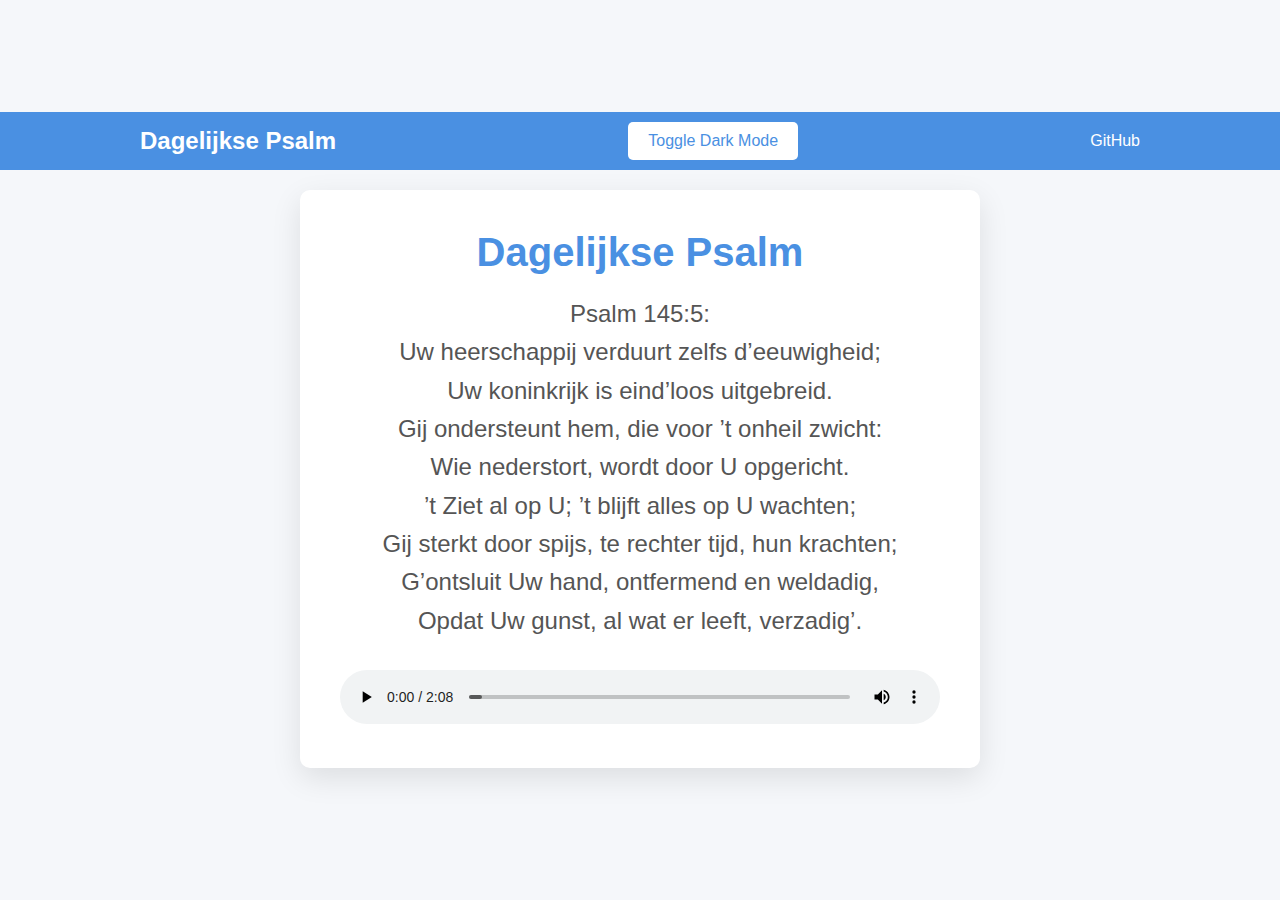
==== commit 5ee4ffcb: "version 1.8" ====
--- a/index.html
+++ b/index.html
@@ -1,5 +1,3 @@
-<!-- Made by Arjan den Hartog -->
- <!-- Version 1.7 -->
 <!DOCTYPE html>
 <html lang="nl">
 <head>
@@ -13,7 +11,7 @@
     <header class="site-header">
         <div class="header-content">
             <h2 class="site-title">Dagelijkse Psalm</h2>
-            <button onclick="toggleDarkMode()">Toggle Dark Mode</button>
+            <button class="dark-mode-toggle" onclick="toggleDarkMode()">Toggle Dark Mode</button>
             <a href="https://github.com/ArjandenHartog" class="github-link" target="_blank">GitHub</a>
         </div>
     </header>
@@ -31,7 +29,6 @@
             <audio id="audio-player" controls></audio>
         </footer>
     </div>
-
     <!-- Voeg hier de gekopieerde inhoud van oude.html toe -->
     <div id="psalms-container" style="display:none;">
         <!-- Dit is de inhoud van oude.html -->
--- a/styles.css
+++ b/styles.css
@@ -1,9 +1,15 @@
 /* Basisstijl voor de hele pagina */
 body {
     font-family: 'Arial', sans-serif;
-    margin: 0;
+    margin: 0; /* Zorgt ervoor dat er geen witte balk bovenaan is */
+    padding: 0; /* Verwijder alle padding */
     background-color: #f5f7fa;
     color: #333;
+    display: flex;
+    flex-direction: column;
+    align-items: center;
+    justify-content: center;
+    min-height: 100vh;
 }
 
 /* Header-styling voor de site-header */
@@ -11,6 +17,9 @@
     background-color: #4a90e2;
     padding: 10px 20px;
     color: #fff;
+    width: 100%;
+    box-sizing: border-box; /* Zorgt ervoor dat padding correct wordt berekend */
+    margin: 0; /* Verwijder marges */
 }
 
 .header-content {
@@ -37,15 +46,32 @@
     color: #d1e4ff;
 }
 
+/* Dark Mode Toggle Button */
+.dark-mode-toggle {
+    background-color: #ffffff;
+    color: #4a90e2;
+    border: none;
+    padding: 10px 20px;
+    font-size: 1em;
+    border-radius: 5px;
+    cursor: pointer;
+    transition: background-color 0.3s ease, color 0.3s ease;
+}
+
+.dark-mode-toggle:hover {
+    background-color: #d1e4ff;
+    color: #333;
+}
+
 /* Container die alle elementen bevat */
 .container {
     background-color: #ffffff;
     border-radius: 10px;
     padding: 40px;
     box-shadow: 0px 10px 30px rgba(0, 0, 0, 0.1);
-    max-width: 500px;
+    max-width: 600px;
     width: 90%;
-    margin: 20px auto; /* Zorgt voor ruimte tussen de header en container */
+    margin: 20px auto;
     text-align: center;
 }
 
@@ -69,6 +95,30 @@
     width: 100%;
     outline: none;
     border-radius: 5px;
+}
+
+/* Dark Mode Styling */
+.dark-mode {
+    background-color: #1e1e1e;
+    color: #fff;
+}
+
+.dark-mode .site-header {
+    background-color: #333;
+}
+
+.dark-mode .container {
+    background-color: #444;
+    color: #fff;
+}
+
+.dark-mode .dark-mode-toggle {
+    background-color: #555;
+    color: #fff;
+}
+
+.dark-mode .verse {
+    color: #ffffff; /* Zorg ervoor dat de Psalm-tekst wit is in dark mode */
 }
 
 /* Media Queries voor kleinere schermen */
@@ -112,23 +162,3 @@
         font-size: 1.2em;
     }
 }
-
-@media (max-width: 768px) {
-    /* Stijlen voor kleinere schermen */
-    .container {
-      flex-direction: column;
-    }
-  }
-  
-  .container {
-    display: flex;
-    flex-wrap: wrap;
-    justify-content: space-between;
-  }
-
-.dark-mode {
-  background-color: #333;
-  color: #fff;
-}
-
-  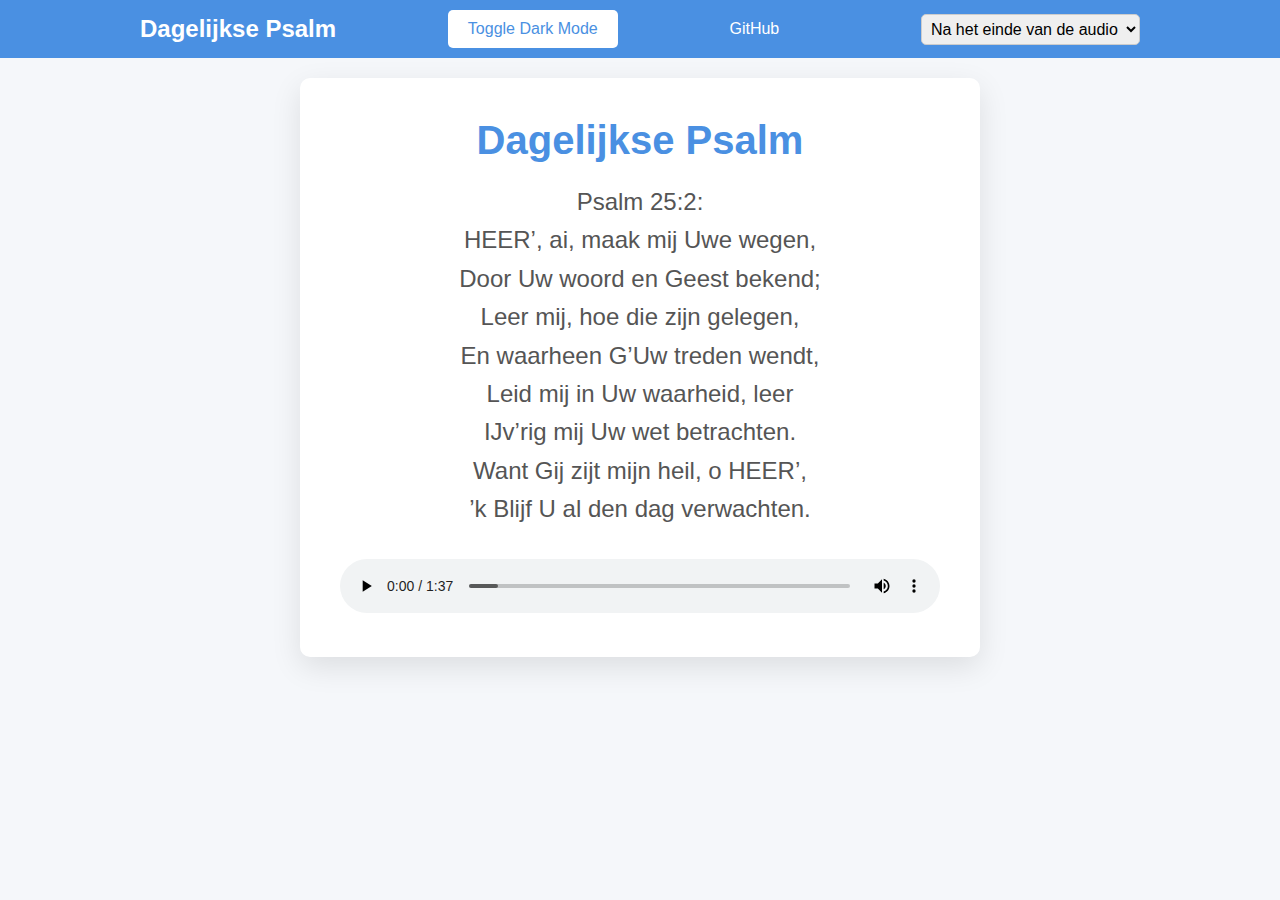
==== commit ba13c957: "Version 2.0" ====
--- a/index.html
+++ b/index.html
@@ -11,10 +11,21 @@
     <header class="site-header">
         <div class="header-content">
             <h2 class="site-title">Dagelijkse Psalm</h2>
-            <button class="dark-mode-toggle" onclick="toggleDarkMode()">Toggle Dark Mode</button>
+            <button class="dark-mode-toggle">Toggle Dark Mode</button>
             <a href="https://github.com/ArjandenHartog" class="github-link" target="_blank">GitHub</a>
+    
+            <!-- Keuzemenu voor het verversen van de psalm -->
+            <div class="refresh-options">
+                <label for="refresh-interval"></label>
+                <select id="refresh-interval">
+                    <option value="audio">Na het einde van de audio</option>
+                    <option value="hourly">Elk uur</option>
+                    <option value="daily">Elke dag</option>
+                </select>
+            </div>
         </div>
     </header>
+   
 
     <div class="container">
         <header>
@@ -29,6 +40,46 @@
             <audio id="audio-player" controls></audio>
         </footer>
     </div>
+
+    <!-- Je JavaScript code -->
+    <script>
+// Controleer of de gebruiker eerder dark mode heeft ingeschakeld
+window.addEventListener('DOMContentLoaded', (event) => {
+    const darkModeEnabled = localStorage.getItem('darkMode');
+
+    if (darkModeEnabled === 'enabled') {
+        document.body.classList.add('dark-mode');
+    }
+
+    // Event listener voor de dark mode toggle button
+    document.querySelector('.dark-mode-toggle').addEventListener('click', toggleDarkMode);
+});
+
+// Functie om dark mode in te schakelen
+function enableDarkMode() {
+    document.body.classList.add('dark-mode');
+    localStorage.setItem('darkMode', 'enabled'); // Sla de dark mode instelling op
+}
+
+// Functie om dark mode uit te schakelen
+function disableDarkMode() {
+    document.body.classList.remove('dark-mode');
+    localStorage.setItem('darkMode', 'disabled'); // Sla de dark mode instelling op
+}
+
+// Functie om dark mode te toggelen
+function toggleDarkMode() {
+    const darkModeEnabled = localStorage.getItem('darkMode');
+    
+    if (darkModeEnabled === 'enabled') {
+        disableDarkMode();
+    } else {
+        enableDarkMode();
+    }
+}
+    </script>
+</body>
+</html>
     <!-- Voeg hier de gekopieerde inhoud van oude.html toe -->
     <div id="psalms-container" style="display:none;">
         <!-- Dit is de inhoud van oude.html -->
--- a/styles.css
+++ b/styles.css
@@ -1,14 +1,15 @@
 /* Basisstijl voor de hele pagina */
 body {
     font-family: 'Arial', sans-serif;
-    margin: 0; /* Zorgt ervoor dat er geen witte balk bovenaan is */
-    padding: 0; /* Verwijder alle padding */
+    margin: 0;
+    padding: 0;
     background-color: #f5f7fa;
     color: #333;
     display: flex;
     flex-direction: column;
     align-items: center;
-    justify-content: center;
+    /* Verwijder de verticale centrering */
+    justify-content: flex-start; /* Of verwijder deze regel helemaal */
     min-height: 100vh;
 }
 
@@ -162,3 +163,24 @@
         font-size: 1.2em;
     }
 }
+
+.refresh-options {
+    display: flex;
+    align-items: center;
+    margin-left: 20px;
+}
+
+.refresh-options label {
+    margin-right: 10px;
+    font-size: 1em;
+    color: #fff;
+}
+
+#refresh-interval {
+    padding: 5px;
+    font-size: 1em;
+    border-radius: 5px;
+    border: 1px solid #ccc;
+}
+
+
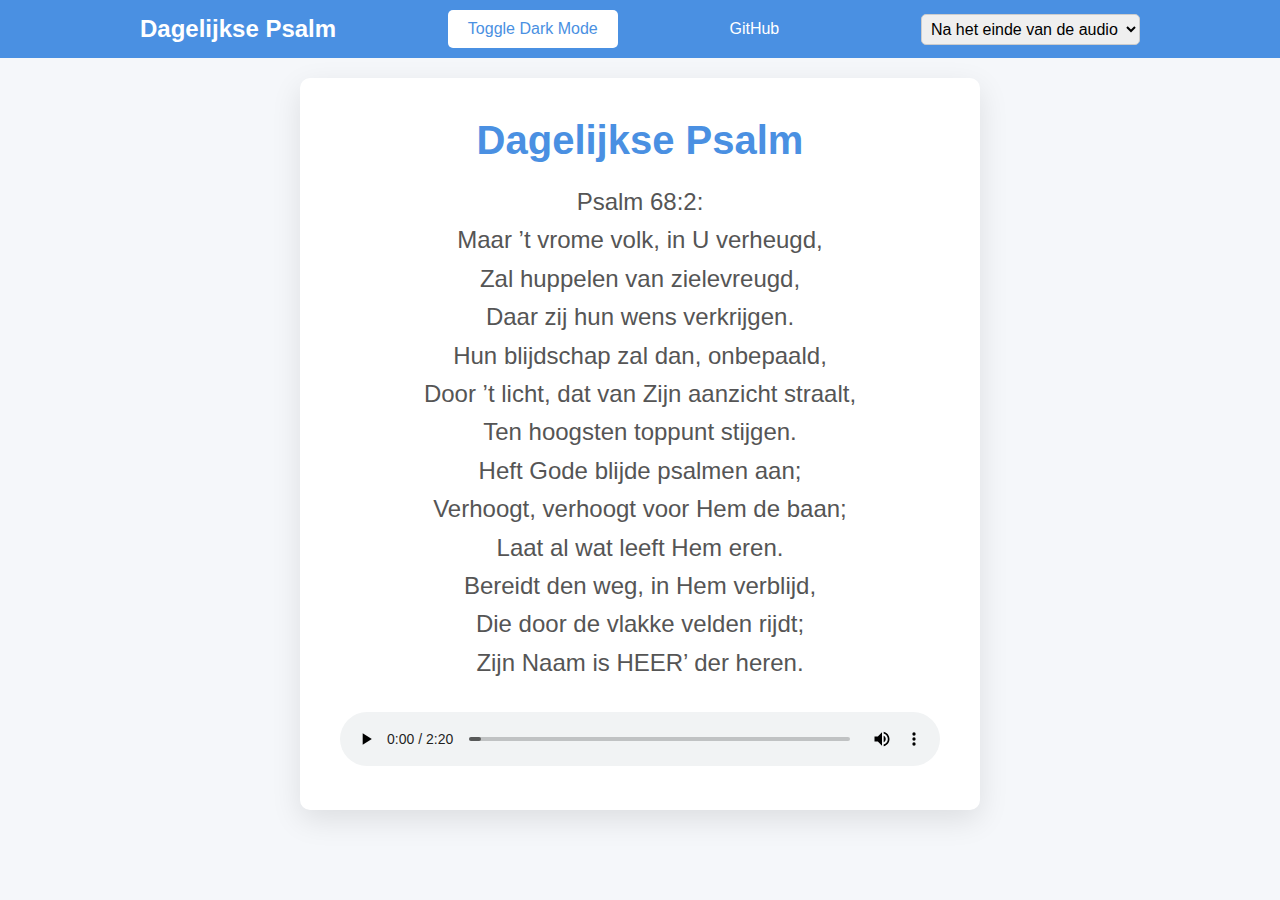
==== commit 7592eecf: "version 2.1" ====
--- a/index.html
+++ b/index.html
@@ -19,6 +19,7 @@
                 <label for="refresh-interval"></label>
                 <select id="refresh-interval">
                     <option value="audio">Na het einde van de audio</option>
+                    <option value="5min">Elke 5 min</option>
                     <option value="hourly">Elk uur</option>
                     <option value="daily">Elke dag</option>
                 </select>
--- a/styles.css
+++ b/styles.css
@@ -142,11 +142,12 @@
     }
 
     .container header h1 {
-        font-size: 2em;
+        font-size: 1.8em; /* Verlaagde lettergrootte */
     }
 
     .verse {
-        font-size: 1.3em;
+        font-size: 1.2em; /* Verlaagde lettergrootte */
+        line-height: 1.4; /* Verminderde regelafstand */
     }
 }
 
@@ -156,13 +157,15 @@
     }
 
     .container header h1 {
-        font-size: 1.8em;
+        font-size: 1.5em; /* Verlaagde lettergrootte */
     }
 
     .verse {
-        font-size: 1.2em;
+        font-size: 1em; /* Verlaagde lettergrootte */
+        line-height: 1.2; /* Verminderde regelafstand */
     }
 }
+
 
 .refresh-options {
     display: flex;
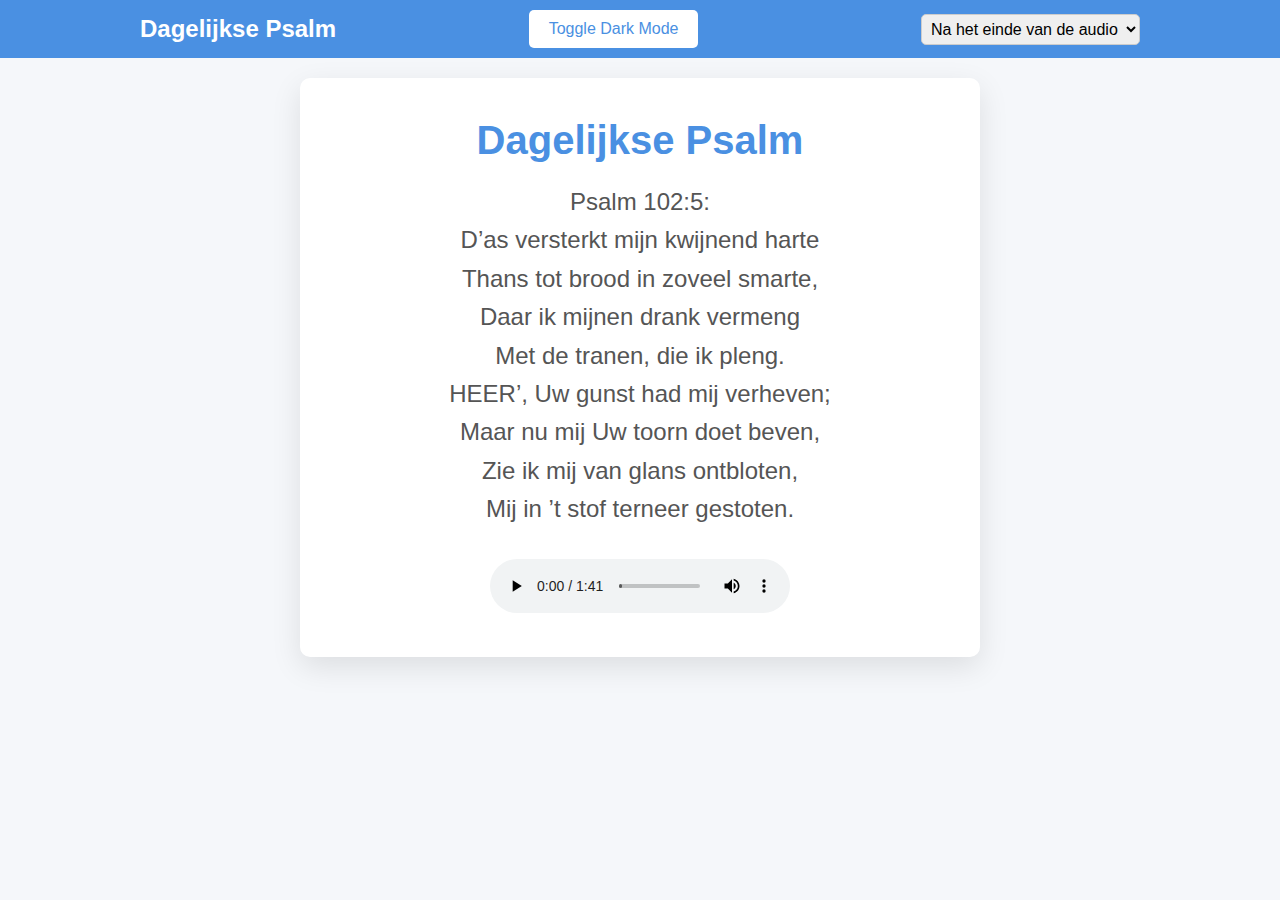
==== commit 2db095d2: "Update index.html" ====
--- a/index.html
+++ b/index.html
@@ -12,8 +12,7 @@
         <div class="header-content">
             <h2 class="site-title">Dagelijkse Psalm</h2>
             <button class="dark-mode-toggle">Toggle Dark Mode</button>
-            <a href="https://github.com/ArjandenHartog" class="github-link" target="_blank">GitHub</a>
-    
+   
             <!-- Keuzemenu voor het verversen van de psalm -->
             <div class="refresh-options">
                 <label for="refresh-interval"></label>
--- a/styles.css
+++ b/styles.css
@@ -91,11 +91,60 @@
     color: #555;
 }
 
-/* Audio-speler styling */
-footer audio {
+/* Algemene styling voor de audio-speler container */
+.audio-player-container {
     width: 100%;
+    background-color: #ffffff;
+    padding: 15px;
+    border-radius: 10px;
+    box-shadow: 0px 4px 15px rgba(0, 0, 0, 0.1);
+    display: flex;
+    align-items: center;
+    justify-content: space-between;
+    box-sizing: border-box;
+    margin-top: 20px;
+}
+
+/* Styling voor de audio-element */
+.audio-player-container audio {
+    width: calc(100% - 40px); /* Ruimte voor iconen */
     outline: none;
     border-radius: 5px;
+}
+
+/* Voor de play/pause-knop */
+.audio-player-container .play-pause-btn {
+    width: 30px;
+    height: 30px;
+    background-color: #4a90e2;
+    border: none;
+    border-radius: 50%;
+    color: #fff;
+    display: flex;
+    align-items: center;
+    justify-content: center;
+    cursor: pointer;
+    transition: background-color 0.3s ease;
+    margin-right: 10px;
+}
+
+/* Play/pause-knop hover-effect */
+.audio-player-container .play-pause-btn:hover {
+    background-color: #357ab7;
+}
+
+/* Dark Mode Styling */
+.dark-mode .audio-player-container {
+    background-color: #333;
+    box-shadow: 0px 4px 15px rgba(0, 0, 0, 0.5);
+}
+
+.dark-mode .audio-player-container .play-pause-btn {
+    background-color: #555;
+}
+
+.dark-mode .audio-player-container .play-pause-btn:hover {
+    background-color: #777;
 }
 
 /* Dark Mode Styling */
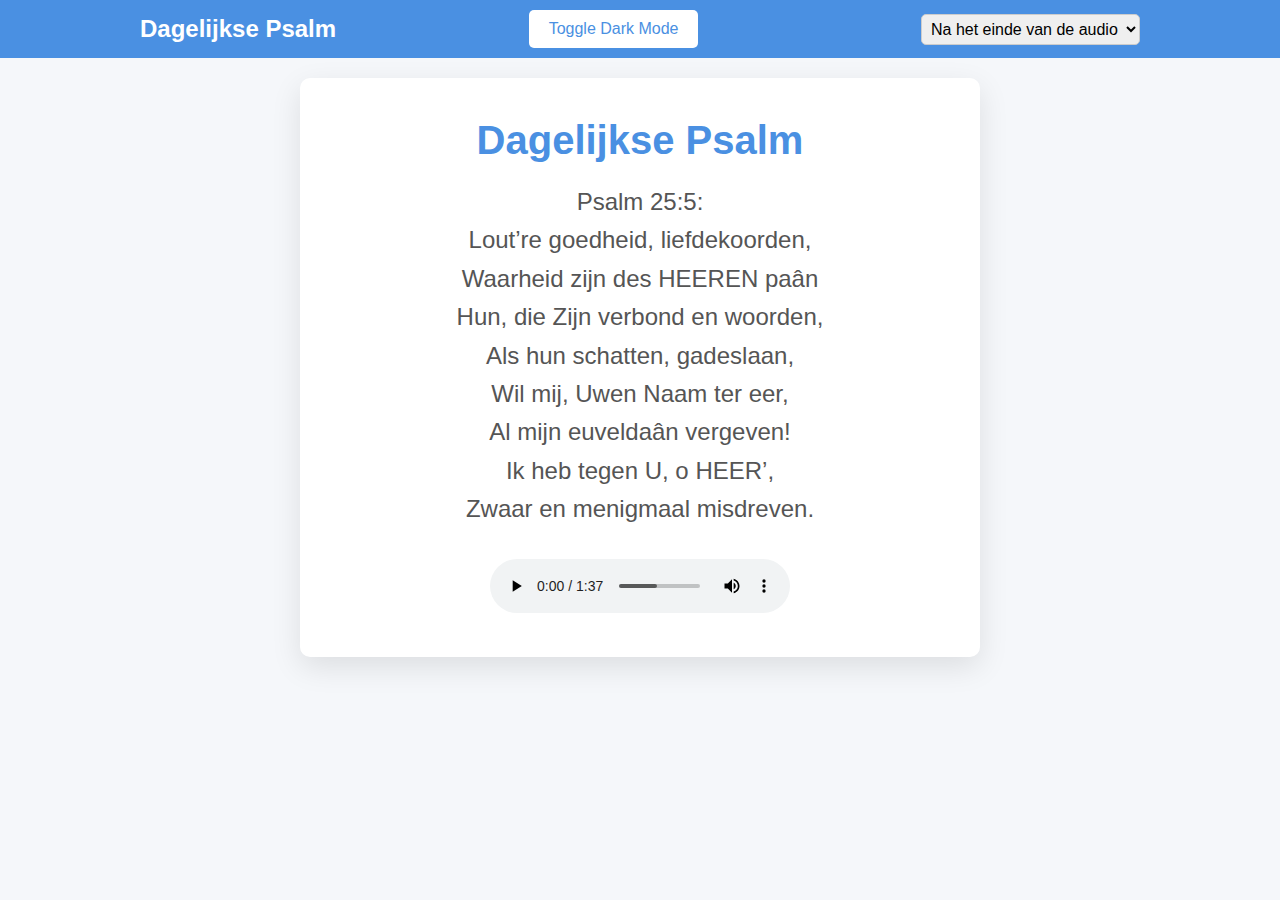
==== commit fe8fcb03: "Version 2.3" ====
--- a/index.html
+++ b/index.html
@@ -18,7 +18,9 @@
                 <label for="refresh-interval"></label>
                 <select id="refresh-interval">
                     <option value="audio">Na het einde van de audio</option>
+                    <option value="2min">Elke 2 min</option>
                     <option value="5min">Elke 5 min</option>
+                    <option value="10min">Elke 10 min</option>
                     <option value="hourly">Elk uur</option>
                     <option value="daily">Elke dag</option>
                 </select>
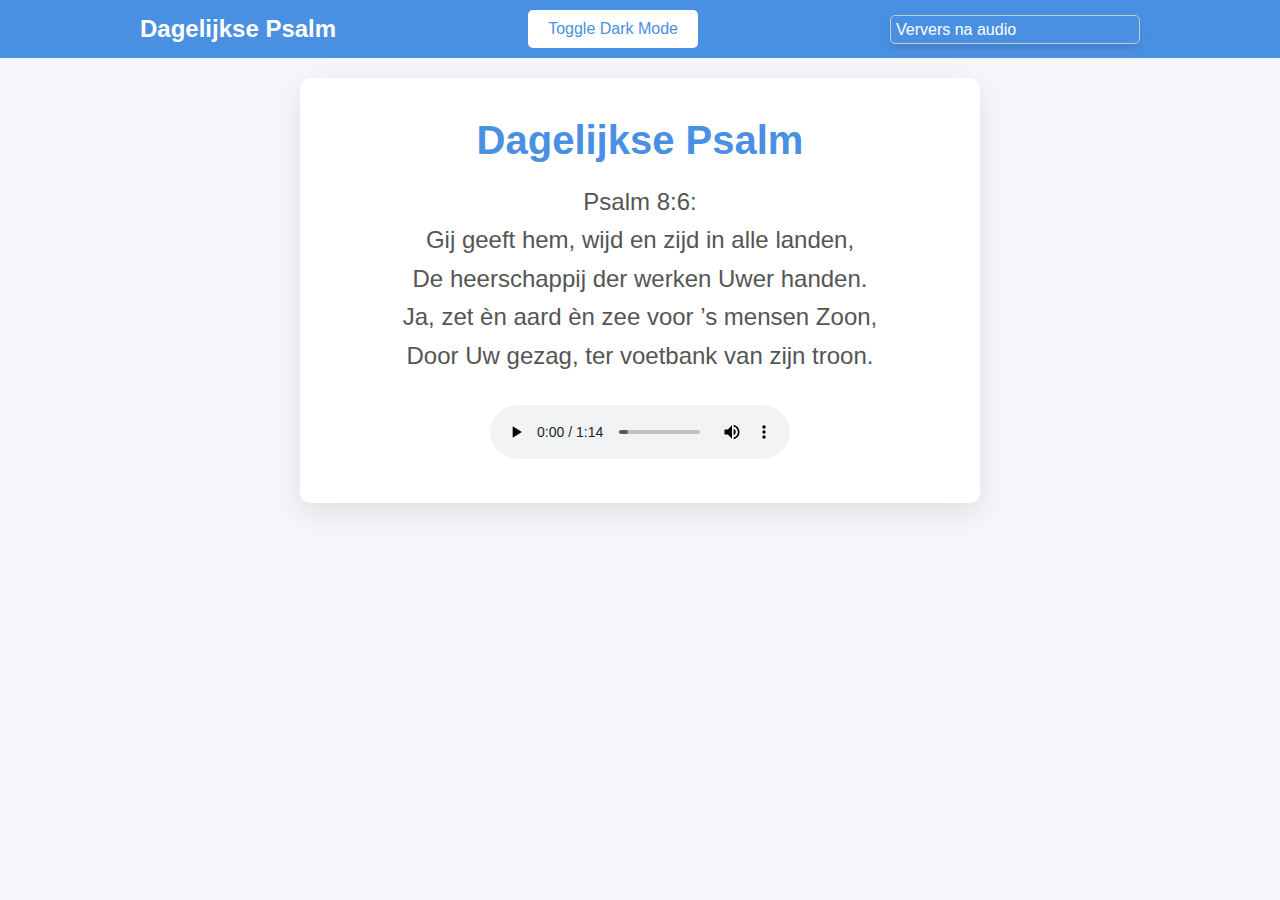
==== commit 740406eb: "version 2.5" ====
--- a/index.html
+++ b/index.html
@@ -14,16 +14,14 @@
             <button class="dark-mode-toggle">Toggle Dark Mode</button>
    
             <!-- Keuzemenu voor het verversen van de psalm -->
-            <div class="refresh-options">
-                <label for="refresh-interval"></label>
-                <select id="refresh-interval">
-                    <option value="audio">Na het einde van de audio</option>
-                    <option value="2min">Elke 2 min</option>
-                    <option value="5min">Elke 5 min</option>
-                    <option value="10min">Elke 10 min</option>
-                    <option value="hourly">Elk uur</option>
-                    <option value="daily">Elke dag</option>
-                </select>
+            <select id="refresh-interval" class="custom-dropdown">
+                <option value="audio">Ververs na audio</option>
+                <option value="2min">Elke 2 minuten</option>
+                <option value="5min">Elke 5 minuten</option>
+                <option value="10min">Elke 10 minuten</option>
+                <option value="hourly">Elk uur</option>
+                <option value="daily">Elke dag</option>
+            </select>
             </div>
         </div>
     </header>
--- a/styles.css
+++ b/styles.css
@@ -235,4 +235,62 @@
     border: 1px solid #ccc;
 }
 
-
+/* Standaard styling voor de custom dropdown */
+.custom-dropdown {
+    appearance: none; /* Verwijdert standaard browserstijl */
+    -webkit-appearance: none; /* Voor Safari */
+    -moz-appearance: none; /* Voor Firefox */
+    background-color: #4a90e2; /* Achtergrondkleur */
+    color: #fff; /* Tekstkleur */
+    padding: 10px 15px; /* Binnenruimte */
+    font-size: 1em; /* Lettergrootte */
+    border: none; /* Verwijdert standaard rand */
+    border-radius: 5px; /* Rond de hoeken */
+    cursor: pointer; /* Verandert de cursor */
+    box-shadow: 0px 4px 6px rgba(0, 0, 0, 0.1); /* Voeg een subtiele schaduw toe */
+    transition: background-color 0.3s ease, color 0.3s ease; /* Gladde overgangen */
+    width: 100%; /* Volledige breedte */
+    max-width: 250px; /* Maximale breedte */
+}
+
+/* Pijl-icoon voor de dropdown */
+.custom-dropdown::after {
+    content: '\25BC'; /* Unicode voor neerwaartse pijl */
+    position: absolute;
+    right: 15px;
+    top: calc(50% - 5px); /* Verticaal centreren */
+    pointer-events: none; /* Negeert muisinteracties */
+    font-size: 0.7em; /* Maak de pijl kleiner */
+    color: #fff; /* Kleur van de pijl */
+}
+
+/* Zorg ervoor dat de dropdown-container relatief gepositioneerd is */
+.custom-dropdown-wrapper {
+    position: relative;
+}
+
+/* Hover- en focus-stijlen */
+.custom-dropdown:hover,
+.custom-dropdown:focus {
+    background-color: #3b7bbf; /* Donkerdere achtergrondkleur bij hover/focus */
+    color: #e0e4e9; /* Lichtere tekstkleur */
+}
+
+/* Specifieke stijl voor optiegroepen */
+.custom-dropdown option {
+    color: #333; /* Tekstkleur voor de opties */
+    background-color: #fff; /* Achtergrondkleur voor opties */
+    padding: 10px; /* Binnenruimte voor opties */
+}
+
+@media (max-width: 480px) {
+    .custom-dropdown {
+        font-size: 0.9em; /* Iets kleinere tekst op kleinere schermen */
+        padding: 8px 12px; /* Iets minder padding */
+    }
+
+    .custom-dropdown::after {
+        right: 10px; /* Verplaats de pijl iets naar binnen */
+    }
+}
+
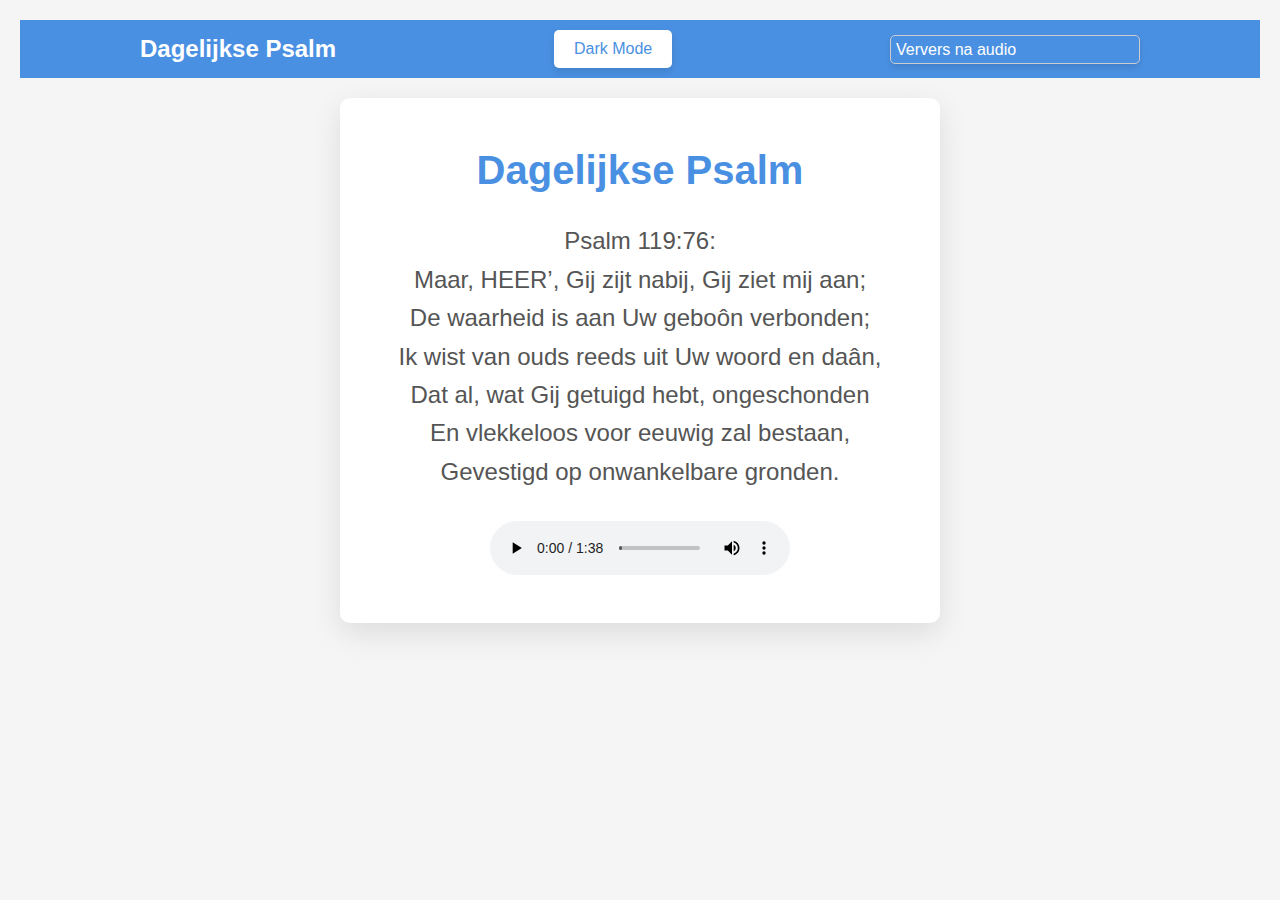
==== commit 39b6f372: "Update index.html" ====
--- a/index.html
+++ b/index.html
@@ -11,7 +11,7 @@
     <header class="site-header">
         <div class="header-content">
             <h2 class="site-title">Dagelijkse Psalm</h2>
-            <button class="dark-mode-toggle">Toggle Dark Mode</button>
+            <button class="dark-mode-toggle">Dark Mode</button>
    
             <!-- Keuzemenu voor het verversen van de psalm -->
             <select id="refresh-interval" class="custom-dropdown">
--- a/styles.css
+++ b/styles.css
@@ -1,16 +1,68 @@
-/* Basisstijl voor de hele pagina */
-body {
-    font-family: 'Arial', sans-serif;
+/* CSS Reset */
+* {
     margin: 0;
     padding: 0;
-    background-color: #f5f7fa;
+    box-sizing: border-box;
+}
+
+/* Google Fonts */
+@import url('https://fonts.googleapis.com/css2?family=Roboto:wght@400;700&display=swap');
+
+body {
+    font-family: 'Roboto', sans-serif;
+    background-color: #f5f5f5;
     color: #333;
-    display: flex;
-    flex-direction: column;
-    align-items: center;
-    /* Verwijder de verticale centrering */
-    justify-content: flex-start; /* Of verwijder deze regel helemaal */
-    min-height: 100vh;
+    line-height: 1.6;
+    padding: 20px;
+}
+
+/* Ronde hoeken en schaduwen */
+.container {
+    max-width: 1200px;
+    margin: 0 auto;
+    padding: 20px;
+    background: #fff;
+    border-radius: 10px;
+    box-shadow: 0 4px 8px rgba(0, 0, 0, 0.1);
+}
+
+button, .card {
+    border-radius: 10px;
+    box-shadow: 0 4px 8px rgba(0, 0, 0, 0.1);
+    transition: transform 0.2s;
+}
+
+button:hover, .card:hover {
+    transform: scale(1.05);
+}
+
+/* Kleurenpalet */
+button {
+    background-color: #007BFF;
+    color: #fff;
+    border: none;
+    padding: 10px 20px;
+    cursor: pointer;
+}
+
+button:hover {
+    background-color: #0056b3;
+}
+
+.card {
+    background-color: #fff;
+    padding: 20px;
+    margin: 20px 0;
+}
+
+/* Animaties */
+@keyframes fadeIn {
+    from { opacity: 0; }
+    to { opacity: 1; }
+}
+
+.container, .card, button {
+    animation: fadeIn 0.5s ease-in-out;
 }
 
 /* Header-styling voor de site-header */
@@ -169,6 +221,11 @@
 
 .dark-mode .verse {
     color: #ffffff; /* Zorg ervoor dat de Psalm-tekst wit is in dark mode */
+}
+
+.dark-mode .custom-dropdown {
+    background-color: #555;
+    color: #fff;
 }
 
 /* Media Queries voor kleinere schermen */
